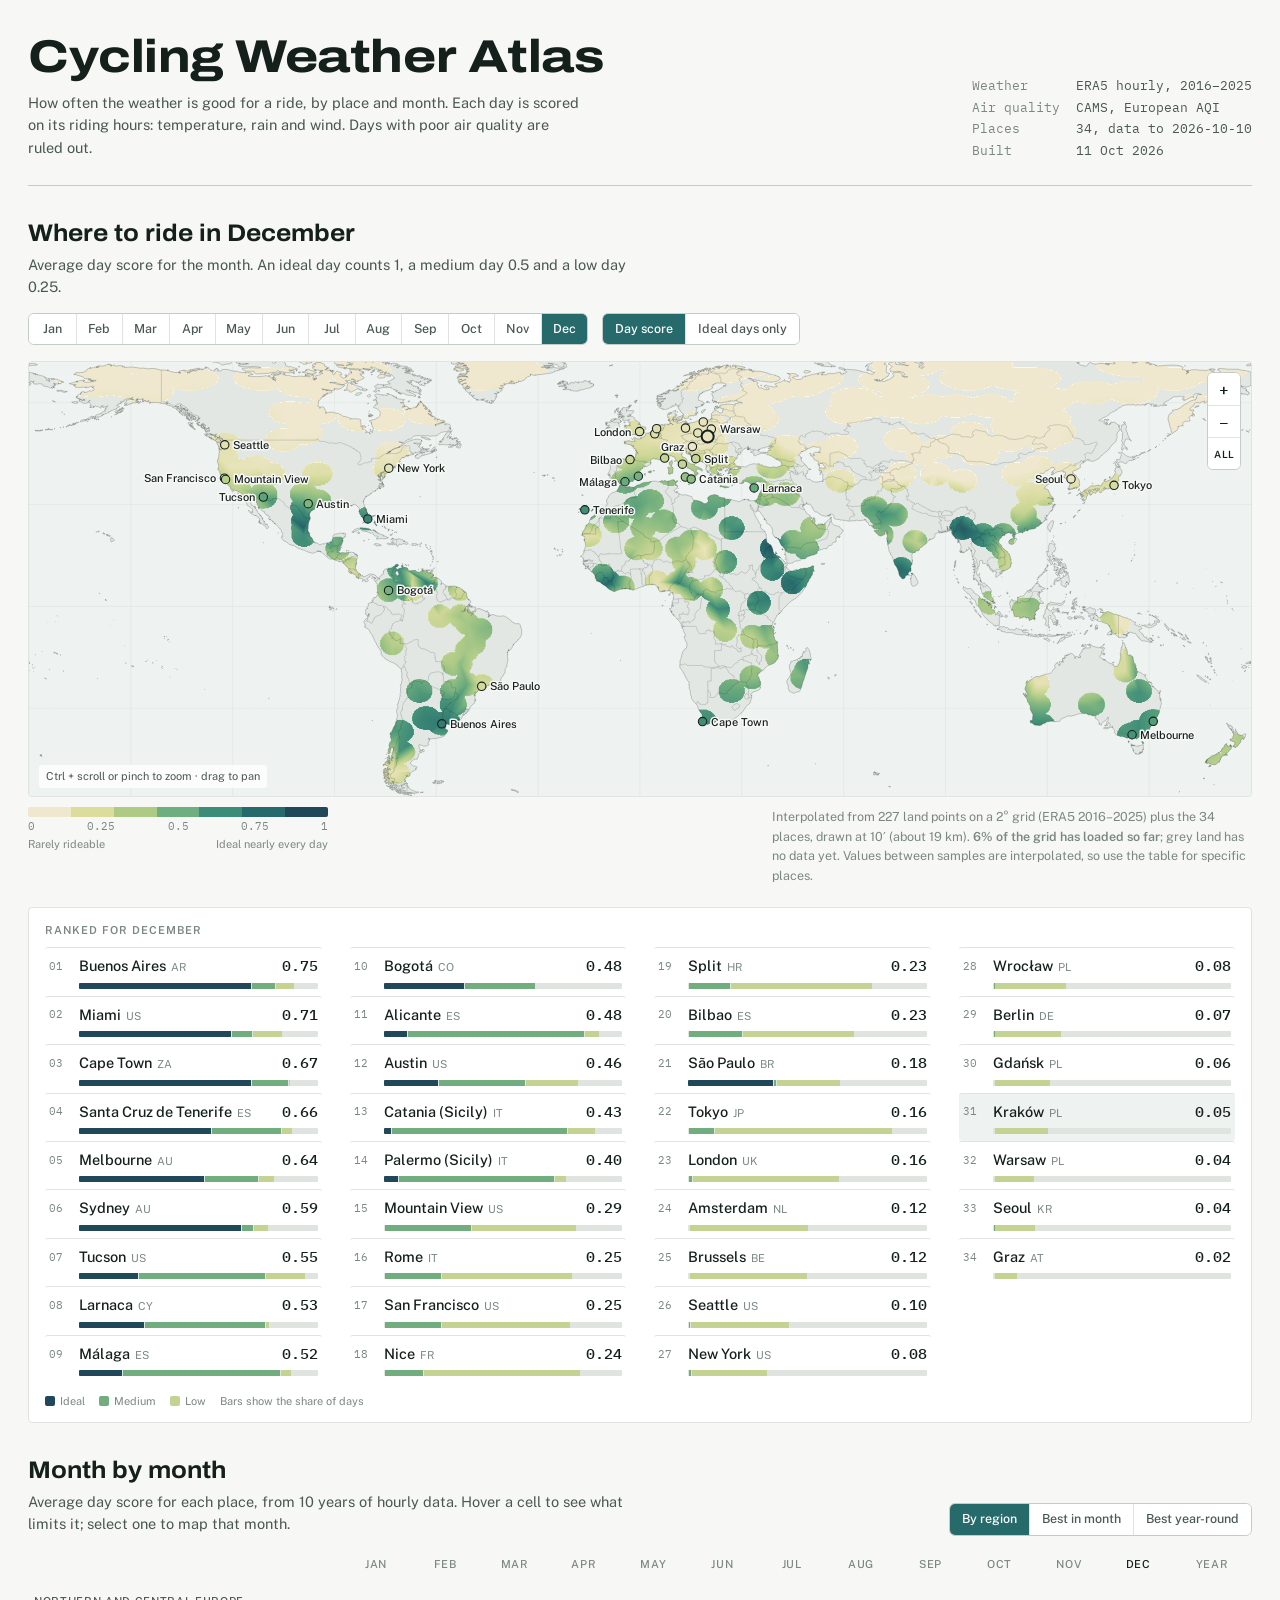
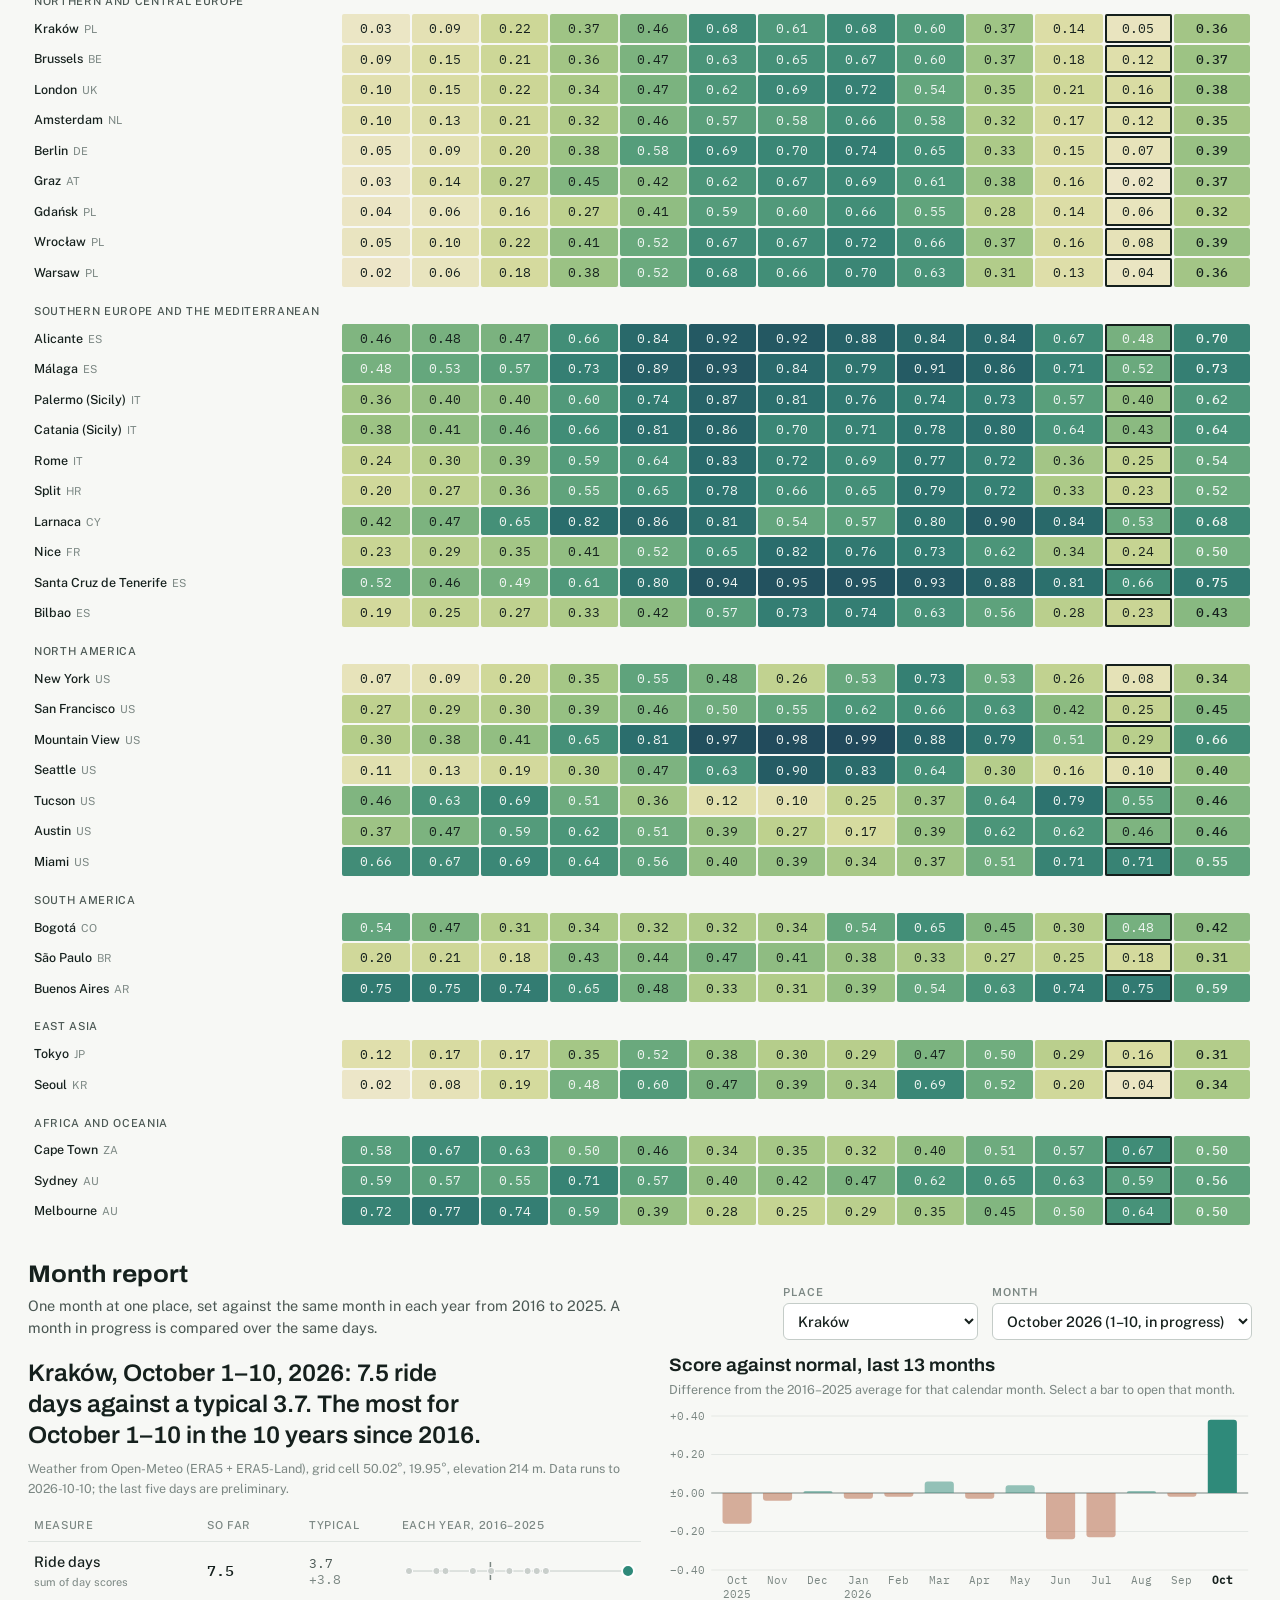
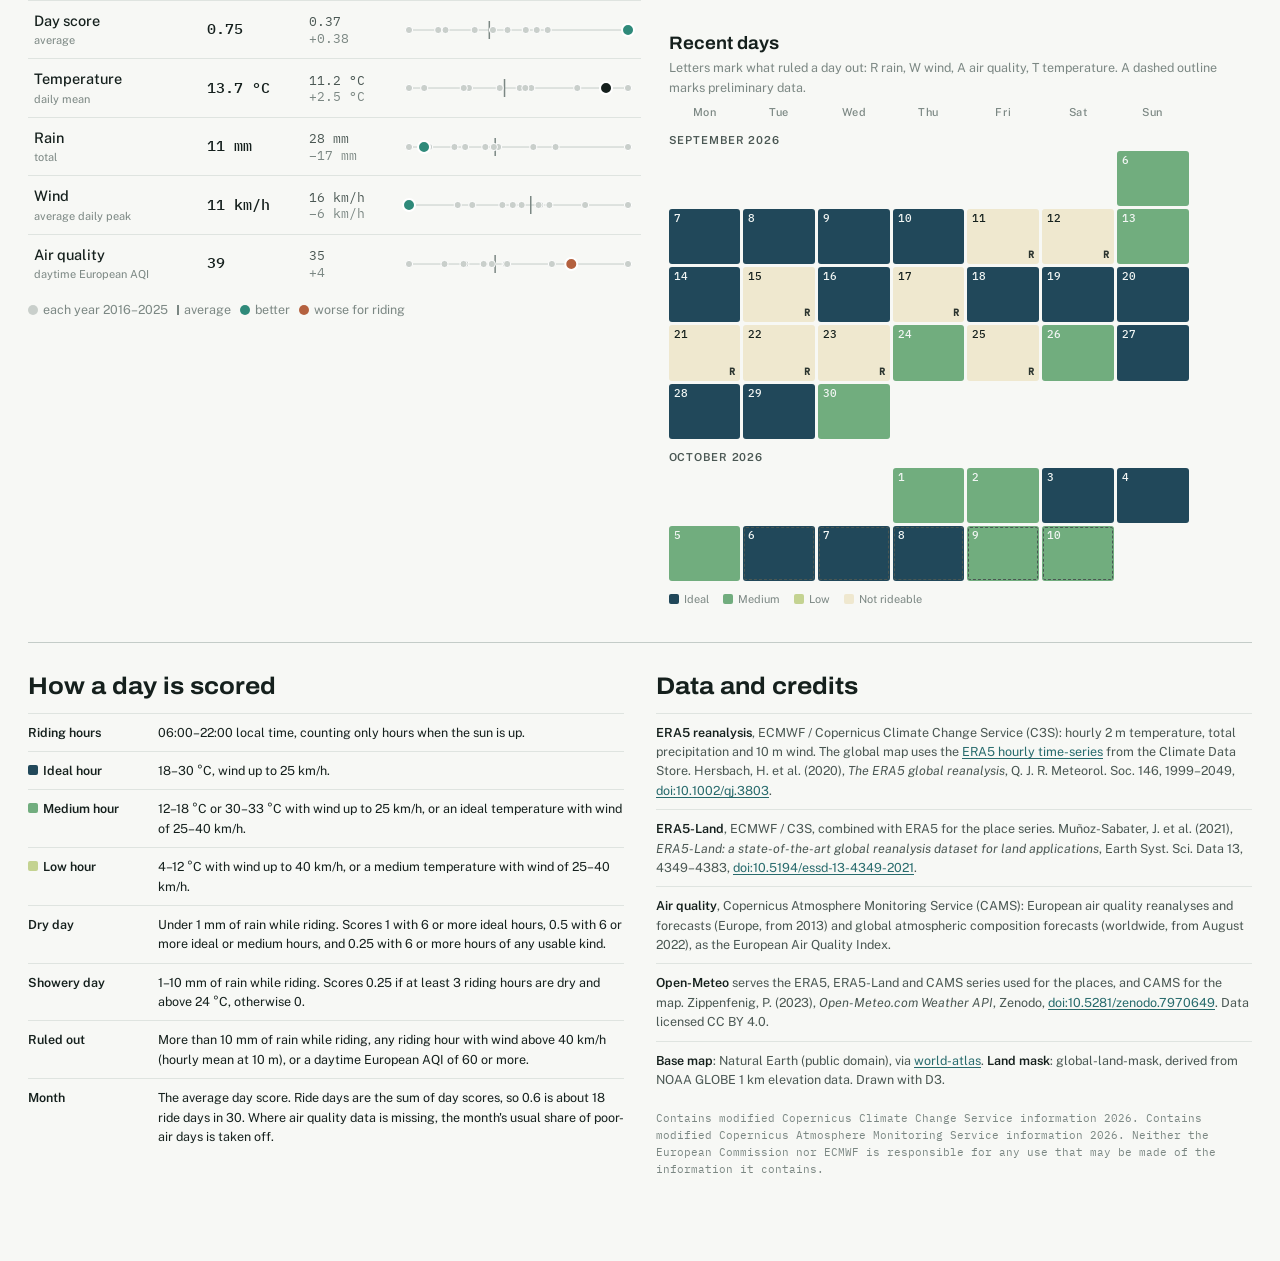
==== weather/index.html @ 500bf2e6 "Cycling Weather Atlas snapshot" ====
<!doctype html>
<html lang="en">
<head>
<meta charset="utf-8">
<meta name="viewport" content="width=device-width, initial-scale=1, viewport-fit=cover">
<title>Cycling Weather Atlas</title>
<style>
@font-face {
  font-family: 'Archivo';
  font-style: normal;
  font-weight: 400 800;
  font-stretch: 62% 125%;
  font-display: swap;
  src: url([data-uri]) format('woff2');
  unicode-range: U+0100-02BA, U+02BD-02C5, U+02C7-02CC, U+02CE-02D7, U+02DD-02FF, U+0304, U+0308, U+0329, U+1D00-1DBF, U+1E00-1E9F, U+1EF2-1EFF, U+2020, U+20A0-20AB, U+20AD-20C4, U+2113, U+2C60-2C7F, U+A720-A7FF;
}
@font-face {
  font-family: 'Archivo';
  font-style: normal;
  font-weight: 400 800;
  font-stretch: 62% 125%;
  font-display: swap;
  src: url([data-uri]) format('woff2');
  unicode-range: U+0000-00FF, U+0131, U+0152-0153, U+02BB-02BC, U+02C6, U+02DA, U+02DC, U+0304, U+0308, U+0329, U+2000-206F, U+20AC, U+2122, U+2191, U+2193, U+2212, U+2215, U+FEFF, U+FFFD;
}
@font-face {
  font-family: 'IBM Plex Mono';
  font-style: normal;
  font-weight: 400;
  font-display: swap;
  src: url([data-uri]) format('woff2');
  unicode-range: U+0100-02BA, U+02BD-02C5, U+02C7-02CC, U+02CE-02D7, U+02DD-02FF, U+0304, U+0308, U+0329, U+1D00-1DBF, U+1E00-1E9F, U+1EF2-1EFF, U+2020, U+20A0-20AB, U+20AD-20C4, U+2113, U+2C60-2C7F, U+A720-A7FF;
}
@font-face {
  font-family: 'IBM Plex Mono';
  font-style: normal;
  font-weight: 400;
  font-display: swap;
  src: url([data-uri]) format('woff2');
  unicode-range: U+0000-00FF, U+0131, U+0152-0153, U+02BB-02BC, U+02C6, U+02DA, U+02DC, U+0304, U+0308, U+0329, U+2000-206F, U+20AC, U+2122, U+2191, U+2193, U+2212, U+2215, U+FEFF, U+FFFD;
}
@font-face {
  font-family: 'IBM Plex Mono';
  font-style: normal;
  font-weight: 500;
  font-display: swap;
  src: url([data-uri]) format('woff2');
  unicode-range: U+0100-02BA, U+02BD-02C5, U+02C7-02CC, U+02CE-02D7, U+02DD-02FF, U+0304, U+0308, U+0329, U+1D00-1DBF, U+1E00-1E9F, U+1EF2-1EFF, U+2020, U+20A0-20AB, U+20AD-20C4, U+2113, U+2C60-2C7F, U+A720-A7FF;
}
@font-face {
  font-family: 'IBM Plex Mono';
  font-style: normal;
  font-weight: 500;
  font-display: swap;
  src: url([data-uri]) format('woff2');
  unicode-range: U+0000-00FF, U+0131, U+0152-0153, U+02BB-02BC, U+02C6, U+02DA, U+02DC, U+0304, U+0308, U+0329, U+2000-206F, U+20AC, U+2122, U+2191, U+2193, U+2212, U+2215, U+FEFF, U+FFFD;
}
@font-face {
  font-family: 'Public Sans';
  font-style: italic;
  font-weight: 400;
  font-display: swap;
  src: url([data-uri]) format('woff2');
  unicode-range: U+0100-02BA, U+02BD-02C5, U+02C7-02CC, U+02CE-02D7, U+02DD-02FF, U+0304, U+0308, U+0329, U+1D00-1DBF, U+1E00-1E9F, U+1EF2-1EFF, U+2020, U+20A0-20AB, U+20AD-20C4, U+2113, U+2C60-2C7F, U+A720-A7FF;
}
@font-face {
  font-family: 'Public Sans';
  font-style: italic;
  font-weight: 400;
  font-display: swap;
  src: url([data-uri]) format('woff2');
  unicode-range: U+0000-00FF, U+0131, U+0152-0153, U+02BB-02BC, U+02C6, U+02DA, U+02DC, U+0304, U+0308, U+0329, U+2000-206F, U+20AC, U+2122, U+2191, U+2193, U+2212, U+2215, U+FEFF, U+FFFD;
}
@font-face {
  font-family: 'Public Sans';
  font-style: normal;
  font-weight: 400;
  font-display: swap;
  src: url([data-uri]) format('woff2');
  unicode-range: U+0100-02BA, U+02BD-02C5, U+02C7-02CC, U+02CE-02D7, U+02DD-02FF, U+0304, U+0308, U+0329, U+1D00-1DBF, U+1E00-1E9F, U+1EF2-1EFF, U+2020, U+20A0-20AB, U+20AD-20C4, U+2113, U+2C60-2C7F, U+A720-A7FF;
}
@font-face {
  font-family: 'Public Sans';
  font-style: normal;
  font-weight: 400;
  font-display: swap;
  src: url([data-uri]) format('woff2');
  unicode-range: U+0000-00FF, U+0131, U+0152-0153, U+02BB-02BC, U+02C6, U+02DA, U+02DC, U+0304, U+0308, U+0329, U+2000-206F, U+20AC, U+2122, U+2191, U+2193, U+2212, U+2215, U+FEFF, U+FFFD;
}
@font-face {
  font-family: 'Public Sans';
  font-style: normal;
  font-weight: 500;
  font-display: swap;
  src: url([data-uri]) format('woff2');
  unicode-range: U+0100-02BA, U+02BD-02C5, U+02C7-02CC, U+02CE-02D7, U+02DD-02FF, U+0304, U+0308, U+0329, U+1D00-1DBF, U+1E00-1E9F, U+1EF2-1EFF, U+2020, U+20A0-20AB, U+20AD-20C4, U+2113, U+2C60-2C7F, U+A720-A7FF;
}
@font-face {
  font-family: 'Public Sans';
  font-style: normal;
  font-weight: 500;
  font-display: swap;
  src: url([data-uri]) format('woff2');
  unicode-range: U+0000-00FF, U+0131, U+0152-0153, U+02BB-02BC, U+02C6, U+02DA, U+02DC, U+0304, U+0308, U+0329, U+2000-206F, U+20AC, U+2122, U+2191, U+2193, U+2212, U+2215, U+FEFF, U+FFFD;
}
@font-face {
  font-family: 'Public Sans';
  font-style: normal;
  font-weight: 600;
  font-display: swap;
  src: url([data-uri]) format('woff2');
  unicode-range: U+0100-02BA, U+02BD-02C5, U+02C7-02CC, U+02CE-02D7, U+02DD-02FF, U+0304, U+0308, U+0329, U+1D00-1DBF, U+1E00-1E9F, U+1EF2-1EFF, U+2020, U+20A0-20AB, U+20AD-20C4, U+2113, U+2C60-2C7F, U+A720-A7FF;
}
@font-face {
  font-family: 'Public Sans';
  font-style: normal;
  font-weight: 600;
  font-display: swap;
  src: url([data-uri]) format('woff2');
  unicode-range: U+0000-00FF, U+0131, U+0152-0153, U+02BB-02BC, U+02C6, U+02DA, U+02DC, U+0304, U+0308, U+0329, U+2000-206F, U+20AC, U+2122, U+2191, U+2193, U+2212, U+2215, U+FEFF, U+FFFD;
}
</style>
<script>// https://d3js.org v7.9.0 Copyright 2010-2023 Mike Bostock
!function(t,n){"object"==typeof exports&&"undefined"!=typeof module?n(exports):"function"==typeof define&&define.amd?define(["exports"],n):n((t="undefined"!=typeof globalThis?globalThis:t||self).d3=t.d3||{})}(this,(function(t){"use strict";function n(t,n){return null==t||null==n?NaN:t<n?-1:t>n?1:t>=n?0:NaN}function e(t,n){return null==t||null==n?NaN:n<t?-1:n>t?1:n>=t?0:NaN}function r(t){let r,o,a;function u(t,n,e=0,i=t.length){if(e<i){if(0!==r(n,n))return i;do{const r=e+i>>>1;o(t[r],n)<0?e=r+1:i=r}while(e<i)}return e}return 2!==t.length?(r=n,o=(e,r)=>n(t(e),r),a=(n,e)=>t(n)-e):(r=t===n||t===e?t:i,o=t,a=t),{left:u,center:function(t,n,e=0,r=t.length){const i=u(t,n,e,r-1);return i>e&&a(t[i-1],n)>-a(t[i],n)?i-1:i},right:function(t,n,e=0,i=t.length){if(e<i){if(0!==r(n,n))return i;do{const r=e+i>>>1;o(t[r],n)<=0?e=r+1:i=r}while(e<i)}return e}}}function i(){return 0}function o(t){return null===t?NaN:+t}const a=r(n),u=a.right,c=a.left,f=r(o).center;var s=u;const l=d(y),h=d((function(t){const n=y(t);return(t,e,r,i,o)=>{n(t,e,(r<<=2)+0,(i<<=2)+0,o<<=2),n(t,e,r+1,i+1,o),n(t,e,r+2,i+2,o),n(t,e,r+3,i+3,o)}}));function d(t){return function(n,e,r=e){if(!((e=+e)>=0))throw new RangeError("invalid rx");if(!((r=+r)>=0))throw new RangeError("invalid ry");let{data:i,width:o,height:a}=n;if(!((o=Math.floor(o))>=0))throw new RangeError("invalid width");if(!((a=Math.floor(void 0!==a?a:i.length/o))>=0))throw new RangeError("invalid height");if(!o||!a||!e&&!r)return n;const u=e&&t(e),c=r&&t(r),f=i.slice();return u&&c?(p(u,f,i,o,a),p(u,i,f,o,a),p(u,f,i,o,a),g(c,i,f,o,a),g(c,f,i,o,a),g(c,i,f,o,a)):u?(p(u,i,f,o,a),p(u,f,i,o,a),p(u,i,f,o,a)):c&&(g(c,i,f,o,a),g(c,f,i,o,a),g(c,i,f,o,a)),n}}function p(t,n,e,r,i){for(let o=0,a=r*i;o<a;)t(n,e,o,o+=r,1)}function g(t,n,e,r,i){for(let o=0,a=r*i;o<r;++o)t(n,e,o,o+a,r)}function y(t){const n=Math.floor(t);if(n===t)return function(t){const n=2*t+1;return(e,r,i,o,a)=>{if(!((o-=a)>=i))return;let u=t*r[i];const c=a*t;for(let t=i,n=i+c;t<n;t+=a)u+=r[Math.min(o,t)];for(let t=i,f=o;t<=f;t+=a)u+=r[Math.min(o,t+c)],e[t]=u/n,u-=r[Math.max(i,t-c)]}}(t);const e=t-n,r=2*t+1;return(t,i,o,a,u)=>{if(!((a-=u)>=o))return;let c=n*i[o];const f=u*n,s=f+u;for(let t=o,n=o+f;t<n;t+=u)c+=i[Math.min(a,t)];for(let n=o,l=a;n<=l;n+=u)c+=i[Math.min(a,n+f)],t[n]=(c+e*(i[Math.max(o,n-s)]+i[Math.min(a,n+s)]))/r,c-=i[Math.max(o,n-f)]}}function v(t,n){let e=0;if(void 0===n)for(let n of t)null!=n&&(n=+n)>=n&&++e;else{let r=-1;for(let i of t)null!=(i=n(i,++r,t))&&(i=+i)>=i&&++e}return e}function _(t){return 0|t.length}function b(t){return!(t>0)}function m(t){return"object"!=typeof t||"length"in t?t:Array.from(t)}function x(t,n){let e,r=0,i=0,o=0;if(void 0===n)for(let n of t)null!=n&&(n=+n)>=n&&(e=n-i,i+=e/++r,o+=e*(n-i));else{let a=-1;for(let u of t)null!=(u=n(u,++a,t))&&(u=+u)>=u&&(e=u-i,i+=e/++r,o+=e*(u-i))}if(r>1)return o/(r-1)}function w(t,n){const e=x(t,n);return e?Math.sqrt(e):e}function M(t,n){let e,r;if(void 0===n)for(const n of t)null!=n&&(void 0===e?n>=n&&(e=r=n):(e>n&&(e=n),r<n&&(r=n)));else{let i=-1;for(let o of t)null!=(o=n(o,++i,t))&&(void 0===e?o>=o&&(e=r=o):(e>o&&(e=o),r<o&&(r=o)))}return[e,r]}class T{constructor(){this._partials=new Float64Array(32),this._n=0}add(t){const n=this._partials;let e=0;for(let r=0;r<this._n&&r<32;r++){const i=n[r],o=t+i,a=Math.abs(t)<Math.abs(i)?t-(o-i):i-(o-t);a&&(n[e++]=a),t=o}return n[e]=t,this._n=e+1,this}valueOf(){const t=this._partials;let n,e,r,i=this._n,o=0;if(i>0){for(o=t[--i];i>0&&(n=o,e=t[--i],o=n+e,r=e-(o-n),!r););i>0&&(r<0&&t[i-1]<0||r>0&&t[i-1]>0)&&(e=2*r,n=o+e,e==n-o&&(o=n))}return o}}class InternMap extends Map{constructor(t,n=N){if(super(),Object.defineProperties(this,{_intern:{value:new Map},_key:{value:n}}),null!=t)for(const[n,e]of t)this.set(n,e)}get(t){return super.get(A(this,t))}has(t){return super.has(A(this,t))}set(t,n){return super.set(S(this,t),n)}delete(t){return super.delete(E(this,t))}}class InternSet extends Set{constructor(t,n=N){if(super(),Object.defineProperties(this,{_intern:{value:new Map},_key:{value:n}}),null!=t)for(const n of t)this.add(n)}has(t){return super.has(A(this,t))}add(t){return super.add(S(this,t))}delete(t){return super.delete(E(this,t))}}function A({_intern:t,_key:n},e){const r=n(e);return t.has(r)?t.get(r):e}function S({_intern:t,_key:n},e){const r=n(e);return t.has(r)?t.get(r):(t.set(r,e),e)}function E({_intern:t,_key:n},e){const r=n(e);return t.has(r)&&(e=t.get(r),t.delete(r)),e}function N(t){return null!==t&&"object"==typeof t?t.valueOf():t}function k(t){return t}function C(t,...n){return F(t,k,k,n)}function P(t,...n){return F(t,Array.from,k,n)}function z(t,n){for(let e=1,r=n.length;e<r;++e)t=t.flatMap((t=>t.pop().map((([n,e])=>[...t,n,e]))));return t}function $(t,n,...e){return F(t,k,n,e)}function D(t,n,...e){return F(t,Array.from,n,e)}function R(t){if(1!==t.length)throw new Error("duplicate key");return t[0]}function F(t,n,e,r){return function t(i,o){if(o>=r.length)return e(i);const a=new InternMap,u=r[o++];let c=-1;for(const t of i){const n=u(t,++c,i),e=a.get(n);e?e.push(t):a.set(n,[t])}for(const[n,e]of a)a.set(n,t(e,o));return n(a)}(t,0)}function q(t,n){return Array.from(n,(n=>t[n]))}function U(t,...n){if("function"!=typeof t[Symbol.iterator])throw new TypeError("values is not iterable");t=Array.from(t);let[e]=n;if(e&&2!==e.length||n.length>1){const r=Uint32Array.from(t,((t,n)=>n));return n.length>1?(n=n.map((n=>t.map(n))),r.sort(((t,e)=>{for(const r of n){const n=O(r[t],r[e]);if(n)return n}}))):(e=t.map(e),r.sort(((t,n)=>O(e[t],e[n])))),q(t,r)}return t.sort(I(e))}function I(t=n){if(t===n)return O;if("function"!=typeof t)throw new TypeError("compare is not a function");return(n,e)=>{const r=t(n,e);return r||0===r?r:(0===t(e,e))-(0===t(n,n))}}function O(t,n){return(null==t||!(t>=t))-(null==n||!(n>=n))||(t<n?-1:t>n?1:0)}var B=Array.prototype.slice;function Y(t){return()=>t}const L=Math.sqrt(50),j=Math.sqrt(10),H=Math.sqrt(2);function X(t,n,e){const r=(n-t)/Math.max(0,e),i=Math.floor(Math.log10(r)),o=r/Math.pow(10,i),a=o>=L?10:o>=j?5:o>=H?2:1;let u,c,f;return i<0?(f=Math.pow(10,-i)/a,u=Math.round(t*f),c=Math.round(n*f),u/f<t&&++u,c/f>n&&--c,f=-f):(f=Math.pow(10,i)*a,u=Math.round(t/f),c=Math.round(n/f),u*f<t&&++u,c*f>n&&--c),c<u&&.5<=e&&e<2?X(t,n,2*e):[u,c,f]}function G(t,n,e){if(!((e=+e)>0))return[];if((t=+t)===(n=+n))return[t];const r=n<t,[i,o,a]=r?X(n,t,e):X(t,n,e);if(!(o>=i))return[];const u=o-i+1,c=new Array(u);if(r)if(a<0)for(let t=0;t<u;++t)c[t]=(o-t)/-a;else for(let t=0;t<u;++t)c[t]=(o-t)*a;else if(a<0)for(let t=0;t<u;++t)c[t]=(i+t)/-a;else for(let t=0;t<u;++t)c[t]=(i+t)*a;return c}function V(t,n,e){return X(t=+t,n=+n,e=+e)[2]}function W(t,n,e){e=+e;const r=(n=+n)<(t=+t),i=r?V(n,t,e):V(t,n,e);return(r?-1:1)*(i<0?1/-i:i)}function Z(t,n,e){let r;for(;;){const i=V(t,n,e);if(i===r||0===i||!isFinite(i))return[t,n];i>0?(t=Math.floor(t/i)*i,n=Math.ceil(n/i)*i):i<0&&(t=Math.ceil(t*i)/i,n=Math.floor(n*i)/i),r=i}}function K(t){return Math.max(1,Math.ceil(Math.log(v(t))/Math.LN2)+1)}function Q(){var t=k,n=M,e=K;function r(r){Array.isArray(r)||(r=Array.from(r));var i,o,a,u=r.length,c=new Array(u);for(i=0;i<u;++i)c[i]=t(r[i],i,r);var f=n(c),l=f[0],h=f[1],d=e(c,l,h);if(!Array.isArray(d)){const t=h,e=+d;if(n===M&&([l,h]=Z(l,h,e)),(d=G(l,h,e))[0]<=l&&(a=V(l,h,e)),d[d.length-1]>=h)if(t>=h&&n===M){const t=V(l,h,e);isFinite(t)&&(t>0?h=(Math.floor(h/t)+1)*t:t<0&&(h=(Math.ceil(h*-t)+1)/-t))}else d.pop()}for(var p=d.length,g=0,y=p;d[g]<=l;)++g;for(;d[y-1]>h;)--y;(g||y<p)&&(d=d.slice(g,y),p=y-g);var v,_=new Array(p+1);for(i=0;i<=p;++i)(v=_[i]=[]).x0=i>0?d[i-1]:l,v.x1=i<p?d[i]:h;if(isFinite(a)){if(a>0)for(i=0;i<u;++i)null!=(o=c[i])&&l<=o&&o<=h&&_[Math.min(p,Math.floor((o-l)/a))].push(r[i]);else if(a<0)for(i=0;i<u;++i)if(null!=(o=c[i])&&l<=o&&o<=h){const t=Math.floor((l-o)*a);_[Math.min(p,t+(d[t]<=o))].push(r[i])}}else for(i=0;i<u;++i)null!=(o=c[i])&&l<=o&&o<=h&&_[s(d,o,0,p)].push(r[i]);return _}return r.value=function(n){return arguments.length?(t="function"==typeof n?n:Y(n),r):t},r.domain=function(t){return arguments.length?(n="function"==typeof t?t:Y([t[0],t[1]]),r):n},r.thresholds=function(t){return arguments.length?(e="function"==typeof t?t:Y(Array.isArray(t)?B.call(t):t),r):e},r}function J(t,n){let e;if(void 0===n)for(const n of t)null!=n&&(e<n||void 0===e&&n>=n)&&(e=n);else{let r=-1;for(let i of t)null!=(i=n(i,++r,t))&&(e<i||void 0===e&&i>=i)&&(e=i)}return e}function tt(t,n){let e,r=-1,i=-1;if(void 0===n)for(const n of t)++i,null!=n&&(e<n||void 0===e&&n>=n)&&(e=n,r=i);else for(let o of t)null!=(o=n(o,++i,t))&&(e<o||void 0===e&&o>=o)&&(e=o,r=i);return r}function nt(t,n){let e;if(void 0===n)for(const n of t)null!=n&&(e>n||void 0===e&&n>=n)&&(e=n);else{let r=-1;for(let i of t)null!=(i=n(i,++r,t))&&(e>i||void 0===e&&i>=i)&&(e=i)}return e}function et(t,n){let e,r=-1,i=-1;if(void 0===n)for(const n of t)++i,null!=n&&(e>n||void 0===e&&n>=n)&&(e=n,r=i);else for(let o of t)null!=(o=n(o,++i,t))&&(e>o||void 0===e&&o>=o)&&(e=o,r=i);return r}function rt(t,n,e=0,r=1/0,i){if(n=Math.floor(n),e=Math.floor(Math.max(0,e)),r=Math.floor(Math.min(t.length-1,r)),!(e<=n&&n<=r))return t;for(i=void 0===i?O:I(i);r>e;){if(r-e>600){const o=r-e+1,a=n-e+1,u=Math.log(o),c=.5*Math.exp(2*u/3),f=.5*Math.sqrt(u*c*(o-c)/o)*(a-o/2<0?-1:1);rt(t,n,Math.max(e,Math.floor(n-a*c/o+f)),Math.min(r,Math.floor(n+(o-a)*c/o+f)),i)}const o=t[n];let a=e,u=r;for(it(t,e,n),i(t[r],o)>0&&it(t,e,r);a<u;){for(it(t,a,u),++a,--u;i(t[a],o)<0;)++a;for(;i(t[u],o)>0;)--u}0===i(t[e],o)?it(t,e,u):(++u,it(t,u,r)),u<=n&&(e=u+1),n<=u&&(r=u-1)}return t}function it(t,n,e){const r=t[n];t[n]=t[e],t[e]=r}function ot(t,e=n){let r,i=!1;if(1===e.length){let o;for(const a of t){const t=e(a);(i?n(t,o)>0:0===n(t,t))&&(r=a,o=t,i=!0)}}else for(const n of t)(i?e(n,r)>0:0===e(n,n))&&(r=n,i=!0);return r}function at(t,n,e){if(t=Float64Array.from(function*(t,n){if(void 0===n)for(let n of t)null!=n&&(n=+n)>=n&&(yield n);else{let e=-1;for(let r of t)null!=(r=n(r,++e,t))&&(r=+r)>=r&&(yield r)}}(t,e)),(r=t.length)&&!isNaN(n=+n)){if(n<=0||r<2)return nt(t);if(n>=1)return J(t);var r,i=(r-1)*n,o=Math.floor(i),a=J(rt(t,o).subarray(0,o+1));return a+(nt(t.subarray(o+1))-a)*(i-o)}}function ut(t,n,e=o){if((r=t.length)&&!isNaN(n=+n)){if(n<=0||r<2)return+e(t[0],0,t);if(n>=1)return+e(t[r-1],r-1,t);var r,i=(r-1)*n,a=Math.floor(i),u=+e(t[a],a,t);return u+(+e(t[a+1],a+1,t)-u)*(i-a)}}function ct(t,n,e=o){if(!isNaN(n=+n)){if(r=Float64Array.from(t,((n,r)=>o(e(t[r],r,t)))),n<=0)return et(r);if(n>=1)return tt(r);var r,i=Uint32Array.from(t,((t,n)=>n)),a=r.length-1,u=Math.floor(a*n);return rt(i,u,0,a,((t,n)=>O(r[t],r[n]))),(u=ot(i.subarray(0,u+1),(t=>r[t])))>=0?u:-1}}function ft(t){return Array.from(function*(t){for(const n of t)yield*n}(t))}function st(t,n){return[t,n]}function lt(t,n,e){t=+t,n=+n,e=(i=arguments.length)<2?(n=t,t=0,1):i<3?1:+e;for(var r=-1,i=0|Math.max(0,Math.ceil((n-t)/e)),o=new Array(i);++r<i;)o[r]=t+r*e;return o}function ht(t,e=n){if(1===e.length)return et(t,e);let r,i=-1,o=-1;for(const n of t)++o,(i<0?0===e(n,n):e(n,r)<0)&&(r=n,i=o);return i}var dt=pt(Math.random);function pt(t){return function(n,e=0,r=n.length){let i=r-(e=+e);for(;i;){const r=t()*i--|0,o=n[i+e];n[i+e]=n[r+e],n[r+e]=o}return n}}function gt(t){if(!(i=t.length))return[];for(var n=-1,e=nt(t,yt),r=new Array(e);++n<e;)for(var i,o=-1,a=r[n]=new Array(i);++o<i;)a[o]=t[o][n];return r}function yt(t){return t.length}function vt(t){return t instanceof InternSet?t:new InternSet(t)}function _t(t,n){const e=t[Symbol.iterator](),r=new Set;for(const t of n){const n=bt(t);if(r.has(n))continue;let i,o;for(;({value:i,done:o}=e.next());){if(o)return!1;const t=bt(i);if(r.add(t),Object.is(n,t))break}}return!0}function bt(t){return null!==t&&"object"==typeof t?t.valueOf():t}function mt(t){return t}var xt=1,wt=2,Mt=3,Tt=4,At=1e-6;function St(t){return"translate("+t+",0)"}function Et(t){return"translate(0,"+t+")"}function Nt(t){return n=>+t(n)}function kt(t,n){return n=Math.max(0,t.bandwidth()-2*n)/2,t.round()&&(n=Math.round(n)),e=>+t(e)+n}function Ct(){return!this.__axis}function Pt(t,n){var e=[],r=null,i=null,o=6,a=6,u=3,c="undefined"!=typeof window&&window.devicePixelRatio>1?0:.5,f=t===xt||t===Tt?-1:1,s=t===Tt||t===wt?"x":"y",l=t===xt||t===Mt?St:Et;function h(h){var d=null==r?n.ticks?n.ticks.apply(n,e):n.domain():r,p=null==i?n.tickFormat?n.tickFormat.apply(n,e):mt:i,g=Math.max(o,0)+u,y=n.range(),v=+y[0]+c,_=+y[y.length-1]+c,b=(n.bandwidth?kt:Nt)(n.copy(),c),m=h.selection?h.selection():h,x=m.selectAll(".domain").data([null]),w=m.selectAll(".tick").data(d,n).order(),M=w.exit(),T=w.enter().append("g").attr("class","tick"),A=w.select("line"),S=w.select("text");x=x.merge(x.enter().insert("path",".tick").attr("class","domain").attr("stroke","currentColor")),w=w.merge(T),A=A.merge(T.append("line").attr("stroke","currentColor").attr(s+"2",f*o)),S=S.merge(T.append("text").attr("fill","currentColor").attr(s,f*g).attr("dy",t===xt?"0em":t===Mt?"0.71em":"0.32em")),h!==m&&(x=x.transition(h),w=w.transition(h),A=A.transition(h),S=S.transition(h),M=M.transition(h).attr("opacity",At).attr("transform",(function(t){return isFinite(t=b(t))?l(t+c):this.getAttribute("transform")})),T.attr("opacity",At).attr("transform",(function(t){var n=this.parentNode.__axis;return l((n&&isFinite(n=n(t))?n:b(t))+c)}))),M.remove(),x.attr("d",t===Tt||t===wt?a?"M"+f*a+","+v+"H"+c+"V"+_+"H"+f*a:"M"+c+","+v+"V"+_:a?"M"+v+","+f*a+"V"+c+"H"+_+"V"+f*a:"M"+v+","+c+"H"+_),w.attr("opacity",1).attr("transform",(function(t){return l(b(t)+c)})),A.attr(s+"2",f*o),S.attr(s,f*g).text(p),m.filter(Ct).attr("fill","none").attr("font-size",10).attr("font-family","sans-serif").attr("text-anchor",t===wt?"start":t===Tt?"end":"middle"),m.each((function(){this.__axis=b}))}return h.scale=function(t){return arguments.length?(n=t,h):n},h.ticks=function(){return e=Array.from(arguments),h},h.tickArguments=function(t){return arguments.length?(e=null==t?[]:Array.from(t),h):e.slice()},h.tickValues=function(t){return arguments.length?(r=null==t?null:Array.from(t),h):r&&r.slice()},h.tickFormat=function(t){return arguments.length?(i=t,h):i},h.tickSize=function(t){return arguments.length?(o=a=+t,h):o},h.tickSizeInner=function(t){return arguments.length?(o=+t,h):o},h.tickSizeOuter=function(t){return arguments.length?(a=+t,h):a},h.tickPadding=function(t){return arguments.length?(u=+t,h):u},h.offset=function(t){return arguments.length?(c=+t,h):c},h}var zt={value:()=>{}};function $t(){for(var t,n=0,e=arguments.length,r={};n<e;++n){if(!(t=arguments[n]+"")||t in r||/[\s.]/.test(t))throw new Error("illegal type: "+t);r[t]=[]}return new Dt(r)}function Dt(t){this._=t}function Rt(t,n){for(var e,r=0,i=t.length;r<i;++r)if((e=t[r]).name===n)return e.value}function Ft(t,n,e){for(var r=0,i=t.length;r<i;++r)if(t[r].name===n){t[r]=zt,t=t.slice(0,r).concat(t.slice(r+1));break}return null!=e&&t.push({name:n,value:e}),t}Dt.prototype=$t.prototype={constructor:Dt,on:function(t,n){var e,r,i=this._,o=(r=i,(t+"").trim().split(/^|\s+/).map((function(t){var n="",e=t.indexOf(".");if(e>=0&&(n=t.slice(e+1),t=t.slice(0,e)),t&&!r.hasOwnProperty(t))throw new Error("unknown type: "+t);return{type:t,name:n}}))),a=-1,u=o.length;if(!(arguments.length<2)){if(null!=n&&"function"!=typeof n)throw new Error("invalid callback: "+n);for(;++a<u;)if(e=(t=o[a]).type)i[e]=Ft(i[e],t.name,n);else if(null==n)for(e in i)i[e]=Ft(i[e],t.name,null);return this}for(;++a<u;)if((e=(t=o[a]).type)&&(e=Rt(i[e],t.name)))return e},copy:function(){var t={},n=this._;for(var e in n)t[e]=n[e].slice();return new Dt(t)},call:function(t,n){if((e=arguments.length-2)>0)for(var e,r,i=new Array(e),o=0;o<e;++o)i[o]=arguments[o+2];if(!this._.hasOwnProperty(t))throw new Error("unknown type: "+t);for(o=0,e=(r=this._[t]).length;o<e;++o)r[o].value.apply(n,i)},apply:function(t,n,e){if(!this._.hasOwnProperty(t))throw new Error("unknown type: "+t);for(var r=this._[t],i=0,o=r.length;i<o;++i)r[i].value.apply(n,e)}};var qt="http://www.w3.org/1999/xhtml",Ut={svg:"http://www.w3.org/2000/svg",xhtml:qt,xlink:"http://www.w3.org/1999/xlink",xml:"http://www.w3.org/XML/1998/namespace",xmlns:"http://www.w3.org/2000/xmlns/"};function It(t){var n=t+="",e=n.indexOf(":");return e>=0&&"xmlns"!==(n=t.slice(0,e))&&(t=t.slice(e+1)),Ut.hasOwnProperty(n)?{space:Ut[n],local:t}:t}function Ot(t){return function(){var n=this.ownerDocument,e=this.namespaceURI;return e===qt&&n.documentElement.namespaceURI===qt?n.createElement(t):n.createElementNS(e,t)}}function Bt(t){return function(){return this.ownerDocument.createElementNS(t.space,t.local)}}function Yt(t){var n=It(t);return(n.local?Bt:Ot)(n)}function Lt(){}function jt(t){return null==t?Lt:function(){return this.querySelector(t)}}function Ht(t){return null==t?[]:Array.isArray(t)?t:Array.from(t)}function Xt(){return[]}function Gt(t){return null==t?Xt:function(){return this.querySelectorAll(t)}}function Vt(t){return function(){return this.matches(t)}}function Wt(t){return function(n){return n.matches(t)}}var Zt=Array.prototype.find;function Kt(){return this.firstElementChild}var Qt=Array.prototype.filter;function Jt(){return Array.from(this.children)}function tn(t){return new Array(t.length)}function nn(t,n){this.ownerDocument=t.ownerDocument,this.namespaceURI=t.namespaceURI,this._next=null,this._parent=t,this.__data__=n}function en(t,n,e,r,i,o){for(var a,u=0,c=n.length,f=o.length;u<f;++u)(a=n[u])?(a.__data__=o[u],r[u]=a):e[u]=new nn(t,o[u]);for(;u<c;++u)(a=n[u])&&(i[u]=a)}function rn(t,n,e,r,i,o,a){var u,c,f,s=new Map,l=n.length,h=o.length,d=new Array(l);for(u=0;u<l;++u)(c=n[u])&&(d[u]=f=a.call(c,c.__data__,u,n)+"",s.has(f)?i[u]=c:s.set(f,c));for(u=0;u<h;++u)f=a.call(t,o[u],u,o)+"",(c=s.get(f))?(r[u]=c,c.__data__=o[u],s.delete(f)):e[u]=new nn(t,o[u]);for(u=0;u<l;++u)(c=n[u])&&s.get(d[u])===c&&(i[u]=c)}function on(t){return t.__data__}function an(t){return"object"==typeof t&&"length"in t?t:Array.from(t)}function un(t,n){return t<n?-1:t>n?1:t>=n?0:NaN}function cn(t){return function(){this.removeAttribute(t)}}function fn(t){return function(){this.removeAttributeNS(t.space,t.local)}}function sn(t,n){return function(){this.setAttribute(t,n)}}function ln(t,n){return function(){this.setAttributeNS(t.space,t.local,n)}}function hn(t,n){return function(){var e=n.apply(this,arguments);null==e?this.removeAttribute(t):this.setAttribute(t,e)}}function dn(t,n){return function(){var e=n.apply(this,arguments);null==e?this.removeAttributeNS(t.space,t.local):this.setAttributeNS(t.space,t.local,e)}}function pn(t){return t.ownerDocument&&t.ownerDocument.defaultView||t.document&&t||t.defaultView}function gn(t){return function(){this.style.removeProperty(t)}}function yn(t,n,e){return function(){this.style.setProperty(t,n,e)}}function vn(t,n,e){return function(){var r=n.apply(this,arguments);null==r?this.style.removeProperty(t):this.style.setProperty(t,r,e)}}function _n(t,n){return t.style.getPropertyValue(n)||pn(t).getComputedStyle(t,null).getPropertyValue(n)}function bn(t){return function(){delete this[t]}}function mn(t,n){return function(){this[t]=n}}function xn(t,n){return function(){var e=n.apply(this,arguments);null==e?delete this[t]:this[t]=e}}function wn(t){return t.trim().split(/^|\s+/)}function Mn(t){return t.classList||new Tn(t)}function Tn(t){this._node=t,this._names=wn(t.getAttribute("class")||"")}function An(t,n){for(var e=Mn(t),r=-1,i=n.length;++r<i;)e.add(n[r])}function Sn(t,n){for(var e=Mn(t),r=-1,i=n.length;++r<i;)e.remove(n[r])}function En(t){return function(){An(this,t)}}function Nn(t){return function(){Sn(this,t)}}function kn(t,n){return function(){(n.apply(this,arguments)?An:Sn)(this,t)}}function Cn(){this.textContent=""}function Pn(t){return function(){this.textContent=t}}function zn(t){return function(){var n=t.apply(this,arguments);this.textContent=null==n?"":n}}function $n(){this.innerHTML=""}function Dn(t){return function(){this.innerHTML=t}}function Rn(t){return function(){var n=t.apply(this,arguments);this.innerHTML=null==n?"":n}}function Fn(){this.nextSibling&&this.parentNode.appendChild(this)}function qn(){this.previousSibling&&this.parentNode.insertBefore(this,this.parentNode.firstChild)}function Un(){return null}function In(){var t=this.parentNode;t&&t.removeChild(this)}function On(){var t=this.cloneNode(!1),n=this.parentNode;return n?n.insertBefore(t,this.nextSibling):t}function Bn(){var t=this.cloneNode(!0),n=this.parentNode;return n?n.insertBefore(t,this.nextSibling):t}function Yn(t){return function(){var n=this.__on;if(n){for(var e,r=0,i=-1,o=n.length;r<o;++r)e=n[r],t.type&&e.type!==t.type||e.name!==t.name?n[++i]=e:this.removeEventListener(e.type,e.listener,e.options);++i?n.length=i:delete this.__on}}}function Ln(t,n,e){return function(){var r,i=this.__on,o=function(t){return function(n){t.call(this,n,this.__data__)}}(n);if(i)for(var a=0,u=i.length;a<u;++a)if((r=i[a]).type===t.type&&r.name===t.name)return this.removeEventListener(r.type,r.listener,r.options),this.addEventListener(r.type,r.listener=o,r.options=e),void(r.value=n);this.addEventListener(t.type,o,e),r={type:t.type,name:t.name,value:n,listener:o,options:e},i?i.push(r):this.__on=[r]}}function jn(t,n,e){var r=pn(t),i=r.CustomEvent;"function"==typeof i?i=new i(n,e):(i=r.document.createEvent("Event"),e?(i.initEvent(n,e.bubbles,e.cancelable),i.detail=e.detail):i.initEvent(n,!1,!1)),t.dispatchEvent(i)}function Hn(t,n){return function(){return jn(this,t,n)}}function Xn(t,n){return function(){return jn(this,t,n.apply(this,arguments))}}nn.prototype={constructor:nn,appendChild:function(t){return this._parent.insertBefore(t,this._next)},insertBefore:function(t,n){return this._parent.insertBefore(t,n)},querySelector:function(t){return this._parent.querySelector(t)},querySelectorAll:function(t){return this._parent.querySelectorAll(t)}},Tn.prototype={add:function(t){this._names.indexOf(t)<0&&(this._names.push(t),this._node.setAttribute("class",this._names.join(" ")))},remove:function(t){var n=this._names.indexOf(t);n>=0&&(this._names.splice(n,1),this._node.setAttribute("class",this._names.join(" ")))},contains:function(t){return this._names.indexOf(t)>=0}};var Gn=[null];function Vn(t,n){this._groups=t,this._parents=n}function Wn(){return new Vn([[document.documentElement]],Gn)}function Zn(t){return"string"==typeof t?new Vn([[document.querySelector(t)]],[document.documentElement]):new Vn([[t]],Gn)}Vn.prototype=Wn.prototype={constructor:Vn,select:function(t){"function"!=typeof t&&(t=jt(t));for(var n=this._groups,e=n.length,r=new Array(e),i=0;i<e;++i)for(var o,a,u=n[i],c=u.length,f=r[i]=new Array(c),s=0;s<c;++s)(o=u[s])&&(a=t.call(o,o.__data__,s,u))&&("__data__"in o&&(a.__data__=o.__data__),f[s]=a);return new Vn(r,this._parents)},selectAll:function(t){t="function"==typeof t?function(t){return function(){return Ht(t.apply(this,arguments))}}(t):Gt(t);for(var n=this._groups,e=n.length,r=[],i=[],o=0;o<e;++o)for(var a,u=n[o],c=u.length,f=0;f<c;++f)(a=u[f])&&(r.push(t.call(a,a.__data__,f,u)),i.push(a));return new Vn(r,i)},selectChild:function(t){return this.select(null==t?Kt:function(t){return function(){return Zt.call(this.children,t)}}("function"==typeof t?t:Wt(t)))},selectChildren:function(t){return this.selectAll(null==t?Jt:function(t){return function(){return Qt.call(this.children,t)}}("function"==typeof t?t:Wt(t)))},filter:function(t){"function"!=typeof t&&(t=Vt(t));for(var n=this._groups,e=n.length,r=new Array(e),i=0;i<e;++i)for(var o,a=n[i],u=a.length,c=r[i]=[],f=0;f<u;++f)(o=a[f])&&t.call(o,o.__data__,f,a)&&c.push(o);return new Vn(r,this._parents)},data:function(t,n){if(!arguments.length)return Array.from(this,on);var e=n?rn:en,r=this._parents,i=this._groups;"function"!=typeof t&&(t=function(t){return function(){return t}}(t));for(var o=i.length,a=new Array(o),u=new Array(o),c=new Array(o),f=0;f<o;++f){var s=r[f],l=i[f],h=l.length,d=an(t.call(s,s&&s.__data__,f,r)),p=d.length,g=u[f]=new Array(p),y=a[f]=new Array(p);e(s,l,g,y,c[f]=new Array(h),d,n);for(var v,_,b=0,m=0;b<p;++b)if(v=g[b]){for(b>=m&&(m=b+1);!(_=y[m])&&++m<p;);v._next=_||null}}return(a=new Vn(a,r))._enter=u,a._exit=c,a},enter:function(){return new Vn(this._enter||this._groups.map(tn),this._parents)},exit:function(){return new Vn(this._exit||this._groups.map(tn),this._parents)},join:function(t,n,e){var r=this.enter(),i=this,o=this.exit();return"function"==typeof t?(r=t(r))&&(r=r.selection()):r=r.append(t+""),null!=n&&(i=n(i))&&(i=i.selection()),null==e?o.remove():e(o),r&&i?r.merge(i).order():i},merge:function(t){for(var n=t.selection?t.selection():t,e=this._groups,r=n._groups,i=e.length,o=r.length,a=Math.min(i,o),u=new Array(i),c=0;c<a;++c)for(var f,s=e[c],l=r[c],h=s.length,d=u[c]=new Array(h),p=0;p<h;++p)(f=s[p]||l[p])&&(d[p]=f);for(;c<i;++c)u[c]=e[c];return new Vn(u,this._parents)},selection:function(){return this},order:function(){for(var t=this._groups,n=-1,e=t.length;++n<e;)for(var r,i=t[n],o=i.length-1,a=i[o];--o>=0;)(r=i[o])&&(a&&4^r.compareDocumentPosition(a)&&a.parentNode.insertBefore(r,a),a=r);return this},sort:function(t){function n(n,e){return n&&e?t(n.__data__,e.__data__):!n-!e}t||(t=un);for(var e=this._groups,r=e.length,i=new Array(r),o=0;o<r;++o){for(var a,u=e[o],c=u.length,f=i[o]=new Array(c),s=0;s<c;++s)(a=u[s])&&(f[s]=a);f.sort(n)}return new Vn(i,this._parents).order()},call:function(){var t=arguments[0];return arguments[0]=this,t.apply(null,arguments),this},nodes:function(){return Array.from(this)},node:function(){for(var t=this._groups,n=0,e=t.length;n<e;++n)for(var r=t[n],i=0,o=r.length;i<o;++i){var a=r[i];if(a)return a}return null},size:function(){let t=0;for(const n of this)++t;return t},empty:function(){return!this.node()},each:function(t){for(var n=this._groups,e=0,r=n.length;e<r;++e)for(var i,o=n[e],a=0,u=o.length;a<u;++a)(i=o[a])&&t.call(i,i.__data__,a,o);return this},attr:function(t,n){var e=It(t);if(arguments.length<2){var r=this.node();return e.local?r.getAttributeNS(e.space,e.local):r.getAttribute(e)}return this.each((null==n?e.local?fn:cn:"function"==typeof n?e.local?dn:hn:e.local?ln:sn)(e,n))},style:function(t,n,e){return arguments.length>1?this.each((null==n?gn:"function"==typeof n?vn:yn)(t,n,null==e?"":e)):_n(this.node(),t)},property:function(t,n){return arguments.length>1?this.each((null==n?bn:"function"==typeof n?xn:mn)(t,n)):this.node()[t]},classed:function(t,n){var e=wn(t+"");if(arguments.length<2){for(var r=Mn(this.node()),i=-1,o=e.length;++i<o;)if(!r.contains(e[i]))return!1;return!0}return this.each(("function"==typeof n?kn:n?En:Nn)(e,n))},text:function(t){return arguments.length?this.each(null==t?Cn:("function"==typeof t?zn:Pn)(t)):this.node().textContent},html:function(t){return arguments.length?this.each(null==t?$n:("function"==typeof t?Rn:Dn)(t)):this.node().innerHTML},raise:function(){return this.each(Fn)},lower:function(){return this.each(qn)},append:function(t){var n="function"==typeof t?t:Yt(t);return this.select((function(){return this.appendChild(n.apply(this,arguments))}))},insert:function(t,n){var e="function"==typeof t?t:Yt(t),r=null==n?Un:"function"==typeof n?n:jt(n);return this.select((function(){return this.insertBefore(e.apply(this,arguments),r.apply(this,arguments)||null)}))},remove:function(){return this.each(In)},clone:function(t){return this.select(t?Bn:On)},datum:function(t){return arguments.length?this.property("__data__",t):this.node().__data__},on:function(t,n,e){var r,i,o=function(t){return t.trim().split(/^|\s+/).map((function(t){var n="",e=t.indexOf(".");return e>=0&&(n=t.slice(e+1),t=t.slice(0,e)),{type:t,name:n}}))}(t+""),a=o.length;if(!(arguments.length<2)){for(u=n?Ln:Yn,r=0;r<a;++r)this.each(u(o[r],n,e));return this}var u=this.node().__on;if(u)for(var c,f=0,s=u.length;f<s;++f)for(r=0,c=u[f];r<a;++r)if((i=o[r]).type===c.type&&i.name===c.name)return c.value},dispatch:function(t,n){return this.each(("function"==typeof n?Xn:Hn)(t,n))},[Symbol.iterator]:function*(){for(var t=this._groups,n=0,e=t.length;n<e;++n)for(var r,i=t[n],o=0,a=i.length;o<a;++o)(r=i[o])&&(yield r)}};var Kn=0;function Qn(){return new Jn}function Jn(){this._="@"+(++Kn).toString(36)}function te(t){let n;for(;n=t.sourceEvent;)t=n;return t}function ne(t,n){if(t=te(t),void 0===n&&(n=t.currentTarget),n){var e=n.ownerSVGElement||n;if(e.createSVGPoint){var r=e.createSVGPoint();return r.x=t.clientX,r.y=t.clientY,[(r=r.matrixTransform(n.getScreenCTM().inverse())).x,r.y]}if(n.getBoundingClientRect){var i=n.getBoundingClientRect();return[t.clientX-i.left-n.clientLeft,t.clientY-i.top-n.clientTop]}}return[t.pageX,t.pageY]}Jn.prototype=Qn.prototype={constructor:Jn,get:function(t){for(var n=this._;!(n in t);)if(!(t=t.parentNode))return;return t[n]},set:function(t,n){return t[this._]=n},remove:function(t){return this._ in t&&delete t[this._]},toString:function(){return this._}};const ee={passive:!1},re={capture:!0,passive:!1};function ie(t){t.stopImmediatePropagation()}function oe(t){t.preventDefault(),t.stopImmediatePropagation()}function ae(t){var n=t.document.documentElement,e=Zn(t).on("dragstart.drag",oe,re);"onselectstart"in n?e.on("selectstart.drag",oe,re):(n.__noselect=n.style.MozUserSelect,n.style.MozUserSelect="none")}function ue(t,n){var e=t.document.documentElement,r=Zn(t).on("dragstart.drag",null);n&&(r.on("click.drag",oe,re),setTimeout((function(){r.on("click.drag",null)}),0)),"onselectstart"in e?r.on("selectstart.drag",null):(e.style.MozUserSelect=e.__noselect,delete e.__noselect)}var ce=t=>()=>t;function fe(t,{sourceEvent:n,subject:e,target:r,identifier:i,active:o,x:a,y:u,dx:c,dy:f,dispatch:s}){Object.defineProperties(this,{type:{value:t,enumerable:!0,configurable:!0},sourceEvent:{value:n,enumerable:!0,configurable:!0},subject:{value:e,enumerable:!0,configurable:!0},target:{value:r,enumerable:!0,configurable:!0},identifier:{value:i,enumerable:!0,configurable:!0},active:{value:o,enumerable:!0,configurable:!0},x:{value:a,enumerable:!0,configurable:!0},y:{value:u,enumerable:!0,configurable:!0},dx:{value:c,enumerable:!0,configurable:!0},dy:{value:f,enumerable:!0,configurable:!0},_:{value:s}})}function se(t){return!t.ctrlKey&&!t.button}function le(){return this.parentNode}function he(t,n){return null==n?{x:t.x,y:t.y}:n}function de(){return navigator.maxTouchPoints||"ontouchstart"in this}function pe(t,n,e){t.prototype=n.prototype=e,e.constructor=t}function ge(t,n){var e=Object.create(t.prototype);for(var r in n)e[r]=n[r];return e}function ye(){}fe.prototype.on=function(){var t=this._.on.apply(this._,arguments);return t===this._?this:t};var ve=.7,_e=1/ve,be="\\s*([+-]?\\d+)\\s*",me="\\s*([+-]?(?:\\d*\\.)?\\d+(?:[eE][+-]?\\d+)?)\\s*",xe="\\s*([+-]?(?:\\d*\\.)?\\d+(?:[eE][+-]?\\d+)?)%\\s*",we=/^#([0-9a-f]{3,8})$/,Me=new RegExp(`^rgb\\(${be},${be},${be}\\)$`),Te=new RegExp(`^rgb\\(${xe},${xe},${xe}\\)$`),Ae=new RegExp(`^rgba\\(${be},${be},${be},${me}\\)$`),Se=new RegExp(`^rgba\\(${xe},${xe},${xe},${me}\\)$`),Ee=new RegExp(`^hsl\\(${me},${xe},${xe}\\)$`),Ne=new RegExp(`^hsla\\(${me},${xe},${xe},${me}\\)$`),ke={aliceblue:15792383,antiquewhite:16444375,aqua:65535,aquamarine:8388564,azure:15794175,beige:16119260,bisque:16770244,black:0,blanchedalmond:16772045,blue:255,blueviolet:9055202,brown:10824234,burlywood:14596231,cadetblue:6266528,chartreuse:8388352,chocolate:13789470,coral:16744272,cornflowerblue:6591981,cornsilk:16775388,crimson:14423100,cyan:65535,darkblue:139,darkcyan:35723,darkgoldenrod:12092939,darkgray:11119017,darkgreen:25600,darkgrey:11119017,darkkhaki:12433259,darkmagenta:9109643,darkolivegreen:5597999,darkorange:16747520,darkorchid:10040012,darkred:9109504,darksalmon:15308410,darkseagreen:9419919,darkslateblue:4734347,darkslategray:3100495,darkslategrey:3100495,darkturquoise:52945,darkviolet:9699539,deeppink:16716947,deepskyblue:49151,dimgray:6908265,dimgrey:6908265,dodgerblue:2003199,firebrick:11674146,floralwhite:16775920,forestgreen:2263842,fuchsia:16711935,gainsboro:14474460,ghostwhite:16316671,gold:16766720,goldenrod:14329120,gray:8421504,green:32768,greenyellow:11403055,grey:8421504,honeydew:15794160,hotpink:16738740,indianred:13458524,indigo:4915330,ivory:16777200,khaki:15787660,lavender:15132410,lavenderblush:16773365,lawngreen:8190976,lemonchiffon:16775885,lightblue:11393254,lightcoral:15761536,lightcyan:14745599,lightgoldenrodyellow:16448210,lightgray:13882323,lightgreen:9498256,lightgrey:13882323,lightpink:16758465,lightsalmon:16752762,lightseagreen:2142890,lightskyblue:8900346,lightslategray:7833753,lightslategrey:7833753,lightsteelblue:11584734,lightyellow:16777184,lime:65280,limegreen:3329330,linen:16445670,magenta:16711935,maroon:8388608,mediumaquamarine:6737322,mediumblue:205,mediumorchid:12211667,mediumpurple:9662683,mediumseagreen:3978097,mediumslateblue:8087790,mediumspringgreen:64154,mediumturquoise:4772300,mediumvioletred:13047173,midnightblue:1644912,mintcream:16121850,mistyrose:16770273,moccasin:16770229,navajowhite:16768685,navy:128,oldlace:16643558,olive:8421376,olivedrab:7048739,orange:16753920,orangered:16729344,orchid:14315734,palegoldenrod:15657130,palegreen:10025880,paleturquoise:11529966,palevioletred:14381203,papayawhip:16773077,peachpuff:16767673,peru:13468991,pink:16761035,plum:14524637,powderblue:11591910,purple:8388736,rebeccapurple:6697881,red:16711680,rosybrown:12357519,royalblue:4286945,saddlebrown:9127187,salmon:16416882,sandybrown:16032864,seagreen:3050327,seashell:16774638,sienna:10506797,silver:12632256,skyblue:8900331,slateblue:6970061,slategray:7372944,slategrey:7372944,snow:16775930,springgreen:65407,steelblue:4620980,tan:13808780,teal:32896,thistle:14204888,tomato:16737095,turquoise:4251856,violet:15631086,wheat:16113331,white:16777215,whitesmoke:16119285,yellow:16776960,yellowgreen:10145074};function Ce(){return this.rgb().formatHex()}function Pe(){return this.rgb().formatRgb()}function ze(t){var n,e;return t=(t+"").trim().toLowerCase(),(n=we.exec(t))?(e=n[1].length,n=parseInt(n[1],16),6===e?$e(n):3===e?new qe(n>>8&15|n>>4&240,n>>4&15|240&n,(15&n)<<4|15&n,1):8===e?De(n>>24&255,n>>16&255,n>>8&255,(255&n)/255):4===e?De(n>>12&15|n>>8&240,n>>8&15|n>>4&240,n>>4&15|240&n,((15&n)<<4|15&n)/255):null):(n=Me.exec(t))?new qe(n[1],n[2],n[3],1):(n=Te.exec(t))?new qe(255*n[1]/100,255*n[2]/100,255*n[3]/100,1):(n=Ae.exec(t))?De(n[1],n[2],n[3],n[4]):(n=Se.exec(t))?De(255*n[1]/100,255*n[2]/100,255*n[3]/100,n[4]):(n=Ee.exec(t))?Le(n[1],n[2]/100,n[3]/100,1):(n=Ne.exec(t))?Le(n[1],n[2]/100,n[3]/100,n[4]):ke.hasOwnProperty(t)?$e(ke[t]):"transparent"===t?new qe(NaN,NaN,NaN,0):null}function $e(t){return new qe(t>>16&255,t>>8&255,255&t,1)}function De(t,n,e,r){return r<=0&&(t=n=e=NaN),new qe(t,n,e,r)}function Re(t){return t instanceof ye||(t=ze(t)),t?new qe((t=t.rgb()).r,t.g,t.b,t.opacity):new qe}function Fe(t,n,e,r){return 1===arguments.length?Re(t):new qe(t,n,e,null==r?1:r)}function qe(t,n,e,r){this.r=+t,this.g=+n,this.b=+e,this.opacity=+r}function Ue(){return`#${Ye(this.r)}${Ye(this.g)}${Ye(this.b)}`}function Ie(){const t=Oe(this.opacity);return`${1===t?"rgb(":"rgba("}${Be(this.r)}, ${Be(this.g)}, ${Be(this.b)}${1===t?")":`, ${t})`}`}function Oe(t){return isNaN(t)?1:Math.max(0,Math.min(1,t))}function Be(t){return Math.max(0,Math.min(255,Math.round(t)||0))}function Ye(t){return((t=Be(t))<16?"0":"")+t.toString(16)}function Le(t,n,e,r){return r<=0?t=n=e=NaN:e<=0||e>=1?t=n=NaN:n<=0&&(t=NaN),new Xe(t,n,e,r)}function je(t){if(t instanceof Xe)return new Xe(t.h,t.s,t.l,t.opacity);if(t instanceof ye||(t=ze(t)),!t)return new Xe;if(t instanceof Xe)return t;var n=(t=t.rgb()).r/255,e=t.g/255,r=t.b/255,i=Math.min(n,e,r),o=Math.max(n,e,r),a=NaN,u=o-i,c=(o+i)/2;return u?(a=n===o?(e-r)/u+6*(e<r):e===o?(r-n)/u+2:(n-e)/u+4,u/=c<.5?o+i:2-o-i,a*=60):u=c>0&&c<1?0:a,new Xe(a,u,c,t.opacity)}function He(t,n,e,r){return 1===arguments.length?je(t):new Xe(t,n,e,null==r?1:r)}function Xe(t,n,e,r){this.h=+t,this.s=+n,this.l=+e,this.opacity=+r}function Ge(t){return(t=(t||0)%360)<0?t+360:t}function Ve(t){return Math.max(0,Math.min(1,t||0))}function We(t,n,e){return 255*(t<60?n+(e-n)*t/60:t<180?e:t<240?n+(e-n)*(240-t)/60:n)}pe(ye,ze,{copy(t){return Object.assign(new this.constructor,this,t)},displayable(){return this.rgb().displayable()},hex:Ce,formatHex:Ce,formatHex8:function(){return this.rgb().formatHex8()},formatHsl:function(){return je(this).formatHsl()},formatRgb:Pe,toString:Pe}),pe(qe,Fe,ge(ye,{brighter(t){return t=null==t?_e:Math.pow(_e,t),new qe(this.r*t,this.g*t,this.b*t,this.opacity)},darker(t){return t=null==t?ve:Math.pow(ve,t),new qe(this.r*t,this.g*t,this.b*t,this.opacity)},rgb(){return this},clamp(){return new qe(Be(this.r),Be(this.g),Be(this.b),Oe(this.opacity))},displayable(){return-.5<=this.r&&this.r<255.5&&-.5<=this.g&&this.g<255.5&&-.5<=this.b&&this.b<255.5&&0<=this.opacity&&this.opacity<=1},hex:Ue,formatHex:Ue,formatHex8:function(){return`#${Ye(this.r)}${Ye(this.g)}${Ye(this.b)}${Ye(255*(isNaN(this.opacity)?1:this.opacity))}`},formatRgb:Ie,toString:Ie})),pe(Xe,He,ge(ye,{brighter(t){return t=null==t?_e:Math.pow(_e,t),new Xe(this.h,this.s,this.l*t,this.opacity)},darker(t){return t=null==t?ve:Math.pow(ve,t),new Xe(this.h,this.s,this.l*t,this.opacity)},rgb(){var t=this.h%360+360*(this.h<0),n=isNaN(t)||isNaN(this.s)?0:this.s,e=this.l,r=e+(e<.5?e:1-e)*n,i=2*e-r;return new qe(We(t>=240?t-240:t+120,i,r),We(t,i,r),We(t<120?t+240:t-120,i,r),this.opacity)},clamp(){return new Xe(Ge(this.h),Ve(this.s),Ve(this.l),Oe(this.opacity))},displayable(){return(0<=this.s&&this.s<=1||isNaN(this.s))&&0<=this.l&&this.l<=1&&0<=this.opacity&&this.opacity<=1},formatHsl(){const t=Oe(this.opacity);return`${1===t?"hsl(":"hsla("}${Ge(this.h)}, ${100*Ve(this.s)}%, ${100*Ve(this.l)}%${1===t?")":`, ${t})`}`}}));const Ze=Math.PI/180,Ke=180/Math.PI,Qe=.96422,Je=1,tr=.82521,nr=4/29,er=6/29,rr=3*er*er,ir=er*er*er;function or(t){if(t instanceof ur)return new ur(t.l,t.a,t.b,t.opacity);if(t instanceof pr)return gr(t);t instanceof qe||(t=Re(t));var n,e,r=lr(t.r),i=lr(t.g),o=lr(t.b),a=cr((.2225045*r+.7168786*i+.0606169*o)/Je);return r===i&&i===o?n=e=a:(n=cr((.4360747*r+.3850649*i+.1430804*o)/Qe),e=cr((.0139322*r+.0971045*i+.7141733*o)/tr)),new ur(116*a-16,500*(n-a),200*(a-e),t.opacity)}function ar(t,n,e,r){return 1===arguments.length?or(t):new ur(t,n,e,null==r?1:r)}function ur(t,n,e,r){this.l=+t,this.a=+n,this.b=+e,this.opacity=+r}function cr(t){return t>ir?Math.pow(t,1/3):t/rr+nr}function fr(t){return t>er?t*t*t:rr*(t-nr)}function sr(t){return 255*(t<=.0031308?12.92*t:1.055*Math.pow(t,1/2.4)-.055)}function lr(t){return(t/=255)<=.04045?t/12.92:Math.pow((t+.055)/1.055,2.4)}function hr(t){if(t instanceof pr)return new pr(t.h,t.c,t.l,t.opacity);if(t instanceof ur||(t=or(t)),0===t.a&&0===t.b)return new pr(NaN,0<t.l&&t.l<100?0:NaN,t.l,t.opacity);var n=Math.atan2(t.b,t.a)*Ke;return new pr(n<0?n+360:n,Math.sqrt(t.a*t.a+t.b*t.b),t.l,t.opacity)}function dr(t,n,e,r){return 1===arguments.length?hr(t):new pr(t,n,e,null==r?1:r)}function pr(t,n,e,r){this.h=+t,this.c=+n,this.l=+e,this.opacity=+r}function gr(t){if(isNaN(t.h))return new ur(t.l,0,0,t.opacity);var n=t.h*Ze;return new ur(t.l,Math.cos(n)*t.c,Math.sin(n)*t.c,t.opacity)}pe(ur,ar,ge(ye,{brighter(t){return new ur(this.l+18*(null==t?1:t),this.a,this.b,this.opacity)},darker(t){return new ur(this.l-18*(null==t?1:t),this.a,this.b,this.opacity)},rgb(){var t=(this.l+16)/116,n=isNaN(this.a)?t:t+this.a/500,e=isNaN(this.b)?t:t-this.b/200;return new qe(sr(3.1338561*(n=Qe*fr(n))-1.6168667*(t=Je*fr(t))-.4906146*(e=tr*fr(e))),sr(-.9787684*n+1.9161415*t+.033454*e),sr(.0719453*n-.2289914*t+1.4052427*e),this.opacity)}})),pe(pr,dr,ge(ye,{brighter(t){return new pr(this.h,this.c,this.l+18*(null==t?1:t),this.opacity)},darker(t){return new pr(this.h,this.c,this.l-18*(null==t?1:t),this.opacity)},rgb(){return gr(this).rgb()}}));var yr=-.14861,vr=1.78277,_r=-.29227,br=-.90649,mr=1.97294,xr=mr*br,wr=mr*vr,Mr=vr*_r-br*yr;function Tr(t,n,e,r){return 1===arguments.length?function(t){if(t instanceof Ar)return new Ar(t.h,t.s,t.l,t.opacity);t instanceof qe||(t=Re(t));var n=t.r/255,e=t.g/255,r=t.b/255,i=(Mr*r+xr*n-wr*e)/(Mr+xr-wr),o=r-i,a=(mr*(e-i)-_r*o)/br,u=Math.sqrt(a*a+o*o)/(mr*i*(1-i)),c=u?Math.atan2(a,o)*Ke-120:NaN;return new Ar(c<0?c+360:c,u,i,t.opacity)}(t):new Ar(t,n,e,null==r?1:r)}function Ar(t,n,e,r){this.h=+t,this.s=+n,this.l=+e,this.opacity=+r}function Sr(t,n,e,r,i){var o=t*t,a=o*t;return((1-3*t+3*o-a)*n+(4-6*o+3*a)*e+(1+3*t+3*o-3*a)*r+a*i)/6}function Er(t){var n=t.length-1;return function(e){var r=e<=0?e=0:e>=1?(e=1,n-1):Math.floor(e*n),i=t[r],o=t[r+1],a=r>0?t[r-1]:2*i-o,u=r<n-1?t[r+2]:2*o-i;return Sr((e-r/n)*n,a,i,o,u)}}function Nr(t){var n=t.length;return function(e){var r=Math.floor(((e%=1)<0?++e:e)*n),i=t[(r+n-1)%n],o=t[r%n],a=t[(r+1)%n],u=t[(r+2)%n];return Sr((e-r/n)*n,i,o,a,u)}}pe(Ar,Tr,ge(ye,{brighter(t){return t=null==t?_e:Math.pow(_e,t),new Ar(this.h,this.s,this.l*t,this.opacity)},darker(t){return t=null==t?ve:Math.pow(ve,t),new Ar(this.h,this.s,this.l*t,this.opacity)},rgb(){var t=isNaN(this.h)?0:(this.h+120)*Ze,n=+this.l,e=isNaN(this.s)?0:this.s*n*(1-n),r=Math.cos(t),i=Math.sin(t);return new qe(255*(n+e*(yr*r+vr*i)),255*(n+e*(_r*r+br*i)),255*(n+e*(mr*r)),this.opacity)}}));var kr=t=>()=>t;function Cr(t,n){return function(e){return t+e*n}}function Pr(t,n){var e=n-t;return e?Cr(t,e>180||e<-180?e-360*Math.round(e/360):e):kr(isNaN(t)?n:t)}function zr(t){return 1==(t=+t)?$r:function(n,e){return e-n?function(t,n,e){return t=Math.pow(t,e),n=Math.pow(n,e)-t,e=1/e,function(r){return Math.pow(t+r*n,e)}}(n,e,t):kr(isNaN(n)?e:n)}}function $r(t,n){var e=n-t;return e?Cr(t,e):kr(isNaN(t)?n:t)}var Dr=function t(n){var e=zr(n);function r(t,n){var r=e((t=Fe(t)).r,(n=Fe(n)).r),i=e(t.g,n.g),o=e(t.b,n.b),a=$r(t.opacity,n.opacity);return function(n){return t.r=r(n),t.g=i(n),t.b=o(n),t.opacity=a(n),t+""}}return r.gamma=t,r}(1);function Rr(t){return function(n){var e,r,i=n.length,o=new Array(i),a=new Array(i),u=new Array(i);for(e=0;e<i;++e)r=Fe(n[e]),o[e]=r.r||0,a[e]=r.g||0,u[e]=r.b||0;return o=t(o),a=t(a),u=t(u),r.opacity=1,function(t){return r.r=o(t),r.g=a(t),r.b=u(t),r+""}}}var Fr=Rr(Er),qr=Rr(Nr);function Ur(t,n){n||(n=[]);var e,r=t?Math.min(n.length,t.length):0,i=n.slice();return function(o){for(e=0;e<r;++e)i[e]=t[e]*(1-o)+n[e]*o;return i}}function Ir(t){return ArrayBuffer.isView(t)&&!(t instanceof DataView)}function Or(t,n){var e,r=n?n.length:0,i=t?Math.min(r,t.length):0,o=new Array(i),a=new Array(r);for(e=0;e<i;++e)o[e]=Gr(t[e],n[e]);for(;e<r;++e)a[e]=n[e];return function(t){for(e=0;e<i;++e)a[e]=o[e](t);return a}}function Br(t,n){var e=new Date;return t=+t,n=+n,function(r){return e.setTime(t*(1-r)+n*r),e}}function Yr(t,n){return t=+t,n=+n,function(e){return t*(1-e)+n*e}}function Lr(t,n){var e,r={},i={};for(e in null!==t&&"object"==typeof t||(t={}),null!==n&&"object"==typeof n||(n={}),n)e in t?r[e]=Gr(t[e],n[e]):i[e]=n[e];return function(t){for(e in r)i[e]=r[e](t);return i}}var jr=/[-+]?(?:\d+\.?\d*|\.?\d+)(?:[eE][-+]?\d+)?/g,Hr=new RegExp(jr.source,"g");function Xr(t,n){var e,r,i,o=jr.lastIndex=Hr.lastIndex=0,a=-1,u=[],c=[];for(t+="",n+="";(e=jr.exec(t))&&(r=Hr.exec(n));)(i=r.index)>o&&(i=n.slice(o,i),u[a]?u[a]+=i:u[++a]=i),(e=e[0])===(r=r[0])?u[a]?u[a]+=r:u[++a]=r:(u[++a]=null,c.push({i:a,x:Yr(e,r)})),o=Hr.lastIndex;return o<n.length&&(i=n.slice(o),u[a]?u[a]+=i:u[++a]=i),u.length<2?c[0]?function(t){return function(n){return t(n)+""}}(c[0].x):function(t){return function(){return t}}(n):(n=c.length,function(t){for(var e,r=0;r<n;++r)u[(e=c[r]).i]=e.x(t);return u.join("")})}function Gr(t,n){var e,r=typeof n;return null==n||"boolean"===r?kr(n):("number"===r?Yr:"string"===r?(e=ze(n))?(n=e,Dr):Xr:n instanceof ze?Dr:n instanceof Date?Br:Ir(n)?Ur:Array.isArray(n)?Or:"function"!=typeof n.valueOf&&"function"!=typeof n.toString||isNaN(n)?Lr:Yr)(t,n)}function Vr(t,n){return t=+t,n=+n,function(e){return Math.round(t*(1-e)+n*e)}}var Wr,Zr=180/Math.PI,Kr={translateX:0,translateY:0,rotate:0,skewX:0,scaleX:1,scaleY:1};function Qr(t,n,e,r,i,o){var a,u,c;return(a=Math.sqrt(t*t+n*n))&&(t/=a,n/=a),(c=t*e+n*r)&&(e-=t*c,r-=n*c),(u=Math.sqrt(e*e+r*r))&&(e/=u,r/=u,c/=u),t*r<n*e&&(t=-t,n=-n,c=-c,a=-a),{translateX:i,translateY:o,rotate:Math.atan2(n,t)*Zr,skewX:Math.atan(c)*Zr,scaleX:a,scaleY:u}}function Jr(t,n,e,r){function i(t){return t.length?t.pop()+" ":""}return function(o,a){var u=[],c=[];return o=t(o),a=t(a),function(t,r,i,o,a,u){if(t!==i||r!==o){var c=a.push("translate(",null,n,null,e);u.push({i:c-4,x:Yr(t,i)},{i:c-2,x:Yr(r,o)})}else(i||o)&&a.push("translate("+i+n+o+e)}(o.translateX,o.translateY,a.translateX,a.translateY,u,c),function(t,n,e,o){t!==n?(t-n>180?n+=360:n-t>180&&(t+=360),o.push({i:e.push(i(e)+"rotate(",null,r)-2,x:Yr(t,n)})):n&&e.push(i(e)+"rotate("+n+r)}(o.rotate,a.rotate,u,c),function(t,n,e,o){t!==n?o.push({i:e.push(i(e)+"skewX(",null,r)-2,x:Yr(t,n)}):n&&e.push(i(e)+"skewX("+n+r)}(o.skewX,a.skewX,u,c),function(t,n,e,r,o,a){if(t!==e||n!==r){var u=o.push(i(o)+"scale(",null,",",null,")");a.push({i:u-4,x:Yr(t,e)},{i:u-2,x:Yr(n,r)})}else 1===e&&1===r||o.push(i(o)+"scale("+e+","+r+")")}(o.scaleX,o.scaleY,a.scaleX,a.scaleY,u,c),o=a=null,function(t){for(var n,e=-1,r=c.length;++e<r;)u[(n=c[e]).i]=n.x(t);return u.join("")}}}var ti=Jr((function(t){const n=new("function"==typeof DOMMatrix?DOMMatrix:WebKitCSSMatrix)(t+"");return n.isIdentity?Kr:Qr(n.a,n.b,n.c,n.d,n.e,n.f)}),"px, ","px)","deg)"),ni=Jr((function(t){return null==t?Kr:(Wr||(Wr=document.createElementNS("http://www.w3.org/2000/svg","g")),Wr.setAttribute("transform",t),(t=Wr.transform.baseVal.consolidate())?Qr((t=t.matrix).a,t.b,t.c,t.d,t.e,t.f):Kr)}),", ",")",")");function ei(t){return((t=Math.exp(t))+1/t)/2}var ri=function t(n,e,r){function i(t,i){var o,a,u=t[0],c=t[1],f=t[2],s=i[0],l=i[1],h=i[2],d=s-u,p=l-c,g=d*d+p*p;if(g<1e-12)a=Math.log(h/f)/n,o=function(t){return[u+t*d,c+t*p,f*Math.exp(n*t*a)]};else{var y=Math.sqrt(g),v=(h*h-f*f+r*g)/(2*f*e*y),_=(h*h-f*f-r*g)/(2*h*e*y),b=Math.log(Math.sqrt(v*v+1)-v),m=Math.log(Math.sqrt(_*_+1)-_);a=(m-b)/n,o=function(t){var r=t*a,i=ei(b),o=f/(e*y)*(i*function(t){return((t=Math.exp(2*t))-1)/(t+1)}(n*r+b)-function(t){return((t=Math.exp(t))-1/t)/2}(b));return[u+o*d,c+o*p,f*i/ei(n*r+b)]}}return o.duration=1e3*a*n/Math.SQRT2,o}return i.rho=function(n){var e=Math.max(.001,+n),r=e*e;return t(e,r,r*r)},i}(Math.SQRT2,2,4);function ii(t){return function(n,e){var r=t((n=He(n)).h,(e=He(e)).h),i=$r(n.s,e.s),o=$r(n.l,e.l),a=$r(n.opacity,e.opacity);return function(t){return n.h=r(t),n.s=i(t),n.l=o(t),n.opacity=a(t),n+""}}}var oi=ii(Pr),ai=ii($r);function ui(t){return function(n,e){var r=t((n=dr(n)).h,(e=dr(e)).h),i=$r(n.c,e.c),o=$r(n.l,e.l),a=$r(n.opacity,e.opacity);return function(t){return n.h=r(t),n.c=i(t),n.l=o(t),n.opacity=a(t),n+""}}}var ci=ui(Pr),fi=ui($r);function si(t){return function n(e){function r(n,r){var i=t((n=Tr(n)).h,(r=Tr(r)).h),o=$r(n.s,r.s),a=$r(n.l,r.l),u=$r(n.opacity,r.opacity);return function(t){return n.h=i(t),n.s=o(t),n.l=a(Math.pow(t,e)),n.opacity=u(t),n+""}}return e=+e,r.gamma=n,r}(1)}var li=si(Pr),hi=si($r);function di(t,n){void 0===n&&(n=t,t=Gr);for(var e=0,r=n.length-1,i=n[0],o=new Array(r<0?0:r);e<r;)o[e]=t(i,i=n[++e]);return function(t){var n=Math.max(0,Math.min(r-1,Math.floor(t*=r)));return o[n](t-n)}}var pi,gi,yi=0,vi=0,_i=0,bi=1e3,mi=0,xi=0,wi=0,Mi="object"==typeof performance&&performance.now?performance:Date,Ti="object"==typeof window&&window.requestAnimationFrame?window.requestAnimationFrame.bind(window):function(t){setTimeout(t,17)};function Ai(){return xi||(Ti(Si),xi=Mi.now()+wi)}function Si(){xi=0}function Ei(){this._call=this._time=this._next=null}function Ni(t,n,e){var r=new Ei;return r.restart(t,n,e),r}function ki(){Ai(),++yi;for(var t,n=pi;n;)(t=xi-n._time)>=0&&n._call.call(void 0,t),n=n._next;--yi}function Ci(){xi=(mi=Mi.now())+wi,yi=vi=0;try{ki()}finally{yi=0,function(){var t,n,e=pi,r=1/0;for(;e;)e._call?(r>e._time&&(r=e._time),t=e,e=e._next):(n=e._next,e._next=null,e=t?t._next=n:pi=n);gi=t,zi(r)}(),xi=0}}function Pi(){var t=Mi.now(),n=t-mi;n>bi&&(wi-=n,mi=t)}function zi(t){yi||(vi&&(vi=clearTimeout(vi)),t-xi>24?(t<1/0&&(vi=setTimeout(Ci,t-Mi.now()-wi)),_i&&(_i=clearInterval(_i))):(_i||(mi=Mi.now(),_i=setInterval(Pi,bi)),yi=1,Ti(Ci)))}function $i(t,n,e){var r=new Ei;return n=null==n?0:+n,r.restart((e=>{r.stop(),t(e+n)}),n,e),r}Ei.prototype=Ni.prototype={constructor:Ei,restart:function(t,n,e){if("function"!=typeof t)throw new TypeError("callback is not a function");e=(null==e?Ai():+e)+(null==n?0:+n),this._next||gi===this||(gi?gi._next=this:pi=this,gi=this),this._call=t,this._time=e,zi()},stop:function(){this._call&&(this._call=null,this._time=1/0,zi())}};var Di=$t("start","end","cancel","interrupt"),Ri=[],Fi=0,qi=1,Ui=2,Ii=3,Oi=4,Bi=5,Yi=6;function Li(t,n,e,r,i,o){var a=t.__transition;if(a){if(e in a)return}else t.__transition={};!function(t,n,e){var r,i=t.__transition;function o(t){e.state=qi,e.timer.restart(a,e.delay,e.time),e.delay<=t&&a(t-e.delay)}function a(o){var f,s,l,h;if(e.state!==qi)return c();for(f in i)if((h=i[f]).name===e.name){if(h.state===Ii)return $i(a);h.state===Oi?(h.state=Yi,h.timer.stop(),h.on.call("interrupt",t,t.__data__,h.index,h.group),delete i[f]):+f<n&&(h.state=Yi,h.timer.stop(),h.on.call("cancel",t,t.__data__,h.index,h.group),delete i[f])}if($i((function(){e.state===Ii&&(e.state=Oi,e.timer.restart(u,e.delay,e.time),u(o))})),e.state=Ui,e.on.call("start",t,t.__data__,e.index,e.group),e.state===Ui){for(e.state=Ii,r=new Array(l=e.tween.length),f=0,s=-1;f<l;++f)(h=e.tween[f].value.call(t,t.__data__,e.index,e.group))&&(r[++s]=h);r.length=s+1}}function u(n){for(var i=n<e.duration?e.ease.call(null,n/e.duration):(e.timer.restart(c),e.state=Bi,1),o=-1,a=r.length;++o<a;)r[o].call(t,i);e.state===Bi&&(e.on.call("end",t,t.__data__,e.index,e.group),c())}function c(){for(var r in e.state=Yi,e.timer.stop(),delete i[n],i)return;delete t.__transition}i[n]=e,e.timer=Ni(o,0,e.time)}(t,e,{name:n,index:r,group:i,on:Di,tween:Ri,time:o.time,delay:o.delay,duration:o.duration,ease:o.ease,timer:null,state:Fi})}function ji(t,n){var e=Xi(t,n);if(e.state>Fi)throw new Error("too late; already scheduled");return e}function Hi(t,n){var e=Xi(t,n);if(e.state>Ii)throw new Error("too late; already running");return e}function Xi(t,n){var e=t.__transition;if(!e||!(e=e[n]))throw new Error("transition not found");return e}function Gi(t,n){var e,r,i,o=t.__transition,a=!0;if(o){for(i in n=null==n?null:n+"",o)(e=o[i]).name===n?(r=e.state>Ui&&e.state<Bi,e.state=Yi,e.timer.stop(),e.on.call(r?"interrupt":"cancel",t,t.__data__,e.index,e.group),delete o[i]):a=!1;a&&delete t.__transition}}function Vi(t,n){var e,r;return function(){var i=Hi(this,t),o=i.tween;if(o!==e)for(var a=0,u=(r=e=o).length;a<u;++a)if(r[a].name===n){(r=r.slice()).splice(a,1);break}i.tween=r}}function Wi(t,n,e){var r,i;if("function"!=typeof e)throw new Error;return function(){var o=Hi(this,t),a=o.tween;if(a!==r){i=(r=a).slice();for(var u={name:n,value:e},c=0,f=i.length;c<f;++c)if(i[c].name===n){i[c]=u;break}c===f&&i.push(u)}o.tween=i}}function Zi(t,n,e){var r=t._id;return t.each((function(){var t=Hi(this,r);(t.value||(t.value={}))[n]=e.apply(this,arguments)})),function(t){return Xi(t,r).value[n]}}function Ki(t,n){var e;return("number"==typeof n?Yr:n instanceof ze?Dr:(e=ze(n))?(n=e,Dr):Xr)(t,n)}function Qi(t){return function(){this.removeAttribute(t)}}function Ji(t){return function(){this.removeAttributeNS(t.space,t.local)}}function to(t,n,e){var r,i,o=e+"";return function(){var a=this.getAttribute(t);return a===o?null:a===r?i:i=n(r=a,e)}}function no(t,n,e){var r,i,o=e+"";return function(){var a=this.getAttributeNS(t.space,t.local);return a===o?null:a===r?i:i=n(r=a,e)}}function eo(t,n,e){var r,i,o;return function(){var a,u,c=e(this);if(null!=c)return(a=this.getAttribute(t))===(u=c+"")?null:a===r&&u===i?o:(i=u,o=n(r=a,c));this.removeAttribute(t)}}function ro(t,n,e){var r,i,o;return function(){var a,u,c=e(this);if(null!=c)return(a=this.getAttributeNS(t.space,t.local))===(u=c+"")?null:a===r&&u===i?o:(i=u,o=n(r=a,c));this.removeAttributeNS(t.space,t.local)}}function io(t,n){var e,r;function i(){var i=n.apply(this,arguments);return i!==r&&(e=(r=i)&&function(t,n){return function(e){this.setAttributeNS(t.space,t.local,n.call(this,e))}}(t,i)),e}return i._value=n,i}function oo(t,n){var e,r;function i(){var i=n.apply(this,arguments);return i!==r&&(e=(r=i)&&function(t,n){return function(e){this.setAttribute(t,n.call(this,e))}}(t,i)),e}return i._value=n,i}function ao(t,n){return function(){ji(this,t).delay=+n.apply(this,arguments)}}function uo(t,n){return n=+n,function(){ji(this,t).delay=n}}function co(t,n){return function(){Hi(this,t).duration=+n.apply(this,arguments)}}function fo(t,n){return n=+n,function(){Hi(this,t).duration=n}}var so=Wn.prototype.constructor;function lo(t){return function(){this.style.removeProperty(t)}}var ho=0;function po(t,n,e,r){this._groups=t,this._parents=n,this._name=e,this._id=r}function go(t){return Wn().transition(t)}function yo(){return++ho}var vo=Wn.prototype;po.prototype=go.prototype={constructor:po,select:function(t){var n=this._name,e=this._id;"function"!=typeof t&&(t=jt(t));for(var r=this._groups,i=r.length,o=new Array(i),a=0;a<i;++a)for(var u,c,f=r[a],s=f.length,l=o[a]=new Array(s),h=0;h<s;++h)(u=f[h])&&(c=t.call(u,u.__data__,h,f))&&("__data__"in u&&(c.__data__=u.__data__),l[h]=c,Li(l[h],n,e,h,l,Xi(u,e)));return new po(o,this._parents,n,e)},selectAll:function(t){var n=this._name,e=this._id;"function"!=typeof t&&(t=Gt(t));for(var r=this._groups,i=r.length,o=[],a=[],u=0;u<i;++u)for(var c,f=r[u],s=f.length,l=0;l<s;++l)if(c=f[l]){for(var h,d=t.call(c,c.__data__,l,f),p=Xi(c,e),g=0,y=d.length;g<y;++g)(h=d[g])&&Li(h,n,e,g,d,p);o.push(d),a.push(c)}return new po(o,a,n,e)},selectChild:vo.selectChild,selectChildren:vo.selectChildren,filter:function(t){"function"!=typeof t&&(t=Vt(t));for(var n=this._groups,e=n.length,r=new Array(e),i=0;i<e;++i)for(var o,a=n[i],u=a.length,c=r[i]=[],f=0;f<u;++f)(o=a[f])&&t.call(o,o.__data__,f,a)&&c.push(o);return new po(r,this._parents,this._name,this._id)},merge:function(t){if(t._id!==this._id)throw new Error;for(var n=this._groups,e=t._groups,r=n.length,i=e.length,o=Math.min(r,i),a=new Array(r),u=0;u<o;++u)for(var c,f=n[u],s=e[u],l=f.length,h=a[u]=new Array(l),d=0;d<l;++d)(c=f[d]||s[d])&&(h[d]=c);for(;u<r;++u)a[u]=n[u];return new po(a,this._parents,this._name,this._id)},selection:function(){return new so(this._groups,this._parents)},transition:function(){for(var t=this._name,n=this._id,e=yo(),r=this._groups,i=r.length,o=0;o<i;++o)for(var a,u=r[o],c=u.length,f=0;f<c;++f)if(a=u[f]){var s=Xi(a,n);Li(a,t,e,f,u,{time:s.time+s.delay+s.duration,delay:0,duration:s.duration,ease:s.ease})}return new po(r,this._parents,t,e)},call:vo.call,nodes:vo.nodes,node:vo.node,size:vo.size,empty:vo.empty,each:vo.each,on:function(t,n){var e=this._id;return arguments.length<2?Xi(this.node(),e).on.on(t):this.each(function(t,n,e){var r,i,o=function(t){return(t+"").trim().split(/^|\s+/).every((function(t){var n=t.indexOf(".");return n>=0&&(t=t.slice(0,n)),!t||"start"===t}))}(n)?ji:Hi;return function(){var a=o(this,t),u=a.on;u!==r&&(i=(r=u).copy()).on(n,e),a.on=i}}(e,t,n))},attr:function(t,n){var e=It(t),r="transform"===e?ni:Ki;return this.attrTween(t,"function"==typeof n?(e.local?ro:eo)(e,r,Zi(this,"attr."+t,n)):null==n?(e.local?Ji:Qi)(e):(e.local?no:to)(e,r,n))},attrTween:function(t,n){var e="attr."+t;if(arguments.length<2)return(e=this.tween(e))&&e._value;if(null==n)return this.tween(e,null);if("function"!=typeof n)throw new Error;var r=It(t);return this.tween(e,(r.local?io:oo)(r,n))},style:function(t,n,e){var r="transform"==(t+="")?ti:Ki;return null==n?this.styleTween(t,function(t,n){var e,r,i;return function(){var o=_n(this,t),a=(this.style.removeProperty(t),_n(this,t));return o===a?null:o===e&&a===r?i:i=n(e=o,r=a)}}(t,r)).on("end.style."+t,lo(t)):"function"==typeof n?this.styleTween(t,function(t,n,e){var r,i,o;return function(){var a=_n(this,t),u=e(this),c=u+"";return null==u&&(this.style.removeProperty(t),c=u=_n(this,t)),a===c?null:a===r&&c===i?o:(i=c,o=n(r=a,u))}}(t,r,Zi(this,"style."+t,n))).each(function(t,n){var e,r,i,o,a="style."+n,u="end."+a;return function(){var c=Hi(this,t),f=c.on,s=null==c.value[a]?o||(o=lo(n)):void 0;f===e&&i===s||(r=(e=f).copy()).on(u,i=s),c.on=r}}(this._id,t)):this.styleTween(t,function(t,n,e){var r,i,o=e+"";return function(){var a=_n(this,t);return a===o?null:a===r?i:i=n(r=a,e)}}(t,r,n),e).on("end.style."+t,null)},styleTween:function(t,n,e){var r="style."+(t+="");if(arguments.length<2)return(r=this.tween(r))&&r._value;if(null==n)return this.tween(r,null);if("function"!=typeof n)throw new Error;return this.tween(r,function(t,n,e){var r,i;function o(){var o=n.apply(this,arguments);return o!==i&&(r=(i=o)&&function(t,n,e){return function(r){this.style.setProperty(t,n.call(this,r),e)}}(t,o,e)),r}return o._value=n,o}(t,n,null==e?"":e))},text:function(t){return this.tween("text","function"==typeof t?function(t){return function(){var n=t(this);this.textContent=null==n?"":n}}(Zi(this,"text",t)):function(t){return function(){this.textContent=t}}(null==t?"":t+""))},textTween:function(t){var n="text";if(arguments.length<1)return(n=this.tween(n))&&n._value;if(null==t)return this.tween(n,null);if("function"!=typeof t)throw new Error;return this.tween(n,function(t){var n,e;function r(){var r=t.apply(this,arguments);return r!==e&&(n=(e=r)&&function(t){return function(n){this.textContent=t.call(this,n)}}(r)),n}return r._value=t,r}(t))},remove:function(){return this.on("end.remove",function(t){return function(){var n=this.parentNode;for(var e in this.__transition)if(+e!==t)return;n&&n.removeChild(this)}}(this._id))},tween:function(t,n){var e=this._id;if(t+="",arguments.length<2){for(var r,i=Xi(this.node(),e).tween,o=0,a=i.length;o<a;++o)if((r=i[o]).name===t)return r.value;return null}return this.each((null==n?Vi:Wi)(e,t,n))},delay:function(t){var n=this._id;return arguments.length?this.each(("function"==typeof t?ao:uo)(n,t)):Xi(this.node(),n).delay},duration:function(t){var n=this._id;return arguments.length?this.each(("function"==typeof t?co:fo)(n,t)):Xi(this.node(),n).duration},ease:function(t){var n=this._id;return arguments.length?this.each(function(t,n){if("function"!=typeof n)throw new Error;return function(){Hi(this,t).ease=n}}(n,t)):Xi(this.node(),n).ease},easeVarying:function(t){if("function"!=typeof t)throw new Error;return this.each(function(t,n){return function(){var e=n.apply(this,arguments);if("function"!=typeof e)throw new Error;Hi(this,t).ease=e}}(this._id,t))},end:function(){var t,n,e=this,r=e._id,i=e.size();return new Promise((function(o,a){var u={value:a},c={value:function(){0==--i&&o()}};e.each((function(){var e=Hi(this,r),i=e.on;i!==t&&((n=(t=i).copy())._.cancel.push(u),n._.interrupt.push(u),n._.end.push(c)),e.on=n})),0===i&&o()}))},[Symbol.iterator]:vo[Symbol.iterator]};function _o(t){return((t*=2)<=1?t*t:--t*(2-t)+1)/2}function bo(t){return((t*=2)<=1?t*t*t:(t-=2)*t*t+2)/2}var mo=function t(n){function e(t){return Math.pow(t,n)}return n=+n,e.exponent=t,e}(3),xo=function t(n){function e(t){return 1-Math.pow(1-t,n)}return n=+n,e.exponent=t,e}(3),wo=function t(n){function e(t){return((t*=2)<=1?Math.pow(t,n):2-Math.pow(2-t,n))/2}return n=+n,e.exponent=t,e}(3),Mo=Math.PI,To=Mo/2;function Ao(t){return(1-Math.cos(Mo*t))/2}function So(t){return 1.0009775171065494*(Math.pow(2,-10*t)-.0009765625)}function Eo(t){return((t*=2)<=1?So(1-t):2-So(t-1))/2}function No(t){return((t*=2)<=1?1-Math.sqrt(1-t*t):Math.sqrt(1-(t-=2)*t)+1)/2}var ko=4/11,Co=6/11,Po=8/11,zo=3/4,$o=9/11,Do=10/11,Ro=15/16,Fo=21/22,qo=63/64,Uo=1/ko/ko;function Io(t){return(t=+t)<ko?Uo*t*t:t<Po?Uo*(t-=Co)*t+zo:t<Do?Uo*(t-=$o)*t+Ro:Uo*(t-=Fo)*t+qo}var Oo=1.70158,Bo=function t(n){function e(t){return(t=+t)*t*(n*(t-1)+t)}return n=+n,e.overshoot=t,e}(Oo),Yo=function t(n){function e(t){return--t*t*((t+1)*n+t)+1}return n=+n,e.overshoot=t,e}(Oo),Lo=function t(n){function e(t){return((t*=2)<1?t*t*((n+1)*t-n):(t-=2)*t*((n+1)*t+n)+2)/2}return n=+n,e.overshoot=t,e}(Oo),jo=2*Math.PI,Ho=function t(n,e){var r=Math.asin(1/(n=Math.max(1,n)))*(e/=jo);function i(t){return n*So(- --t)*Math.sin((r-t)/e)}return i.amplitude=function(n){return t(n,e*jo)},i.period=function(e){return t(n,e)},i}(1,.3),Xo=function t(n,e){var r=Math.asin(1/(n=Math.max(1,n)))*(e/=jo);function i(t){return 1-n*So(t=+t)*Math.sin((t+r)/e)}return i.amplitude=function(n){return t(n,e*jo)},i.period=function(e){return t(n,e)},i}(1,.3),Go=function t(n,e){var r=Math.asin(1/(n=Math.max(1,n)))*(e/=jo);function i(t){return((t=2*t-1)<0?n*So(-t)*Math.sin((r-t)/e):2-n*So(t)*Math.sin((r+t)/e))/2}return i.amplitude=function(n){return t(n,e*jo)},i.period=function(e){return t(n,e)},i}(1,.3),Vo={time:null,delay:0,duration:250,ease:bo};function Wo(t,n){for(var e;!(e=t.__transition)||!(e=e[n]);)if(!(t=t.parentNode))throw new Error(`transition ${n} not found`);return e}Wn.prototype.interrupt=function(t){return this.each((function(){Gi(this,t)}))},Wn.prototype.transition=function(t){var n,e;t instanceof po?(n=t._id,t=t._name):(n=yo(),(e=Vo).time=Ai(),t=null==t?null:t+"");for(var r=this._groups,i=r.length,o=0;o<i;++o)for(var a,u=r[o],c=u.length,f=0;f<c;++f)(a=u[f])&&Li(a,t,n,f,u,e||Wo(a,n));return new po(r,this._parents,t,n)};var Zo=[null];var Ko=t=>()=>t;function Qo(t,{sourceEvent:n,target:e,selection:r,mode:i,dispatch:o}){Object.defineProperties(this,{type:{value:t,enumerable:!0,configurable:!0},sourceEvent:{value:n,enumerable:!0,configurable:!0},target:{value:e,enumerable:!0,configurable:!0},selection:{value:r,enumerable:!0,configurable:!0},mode:{value:i,enumerable:!0,configurable:!0},_:{value:o}})}function Jo(t){t.preventDefault(),t.stopImmediatePropagation()}var ta={name:"drag"},na={name:"space"},ea={name:"handle"},ra={name:"center"};const{abs:ia,max:oa,min:aa}=Math;function ua(t){return[+t[0],+t[1]]}function ca(t){return[ua(t[0]),ua(t[1])]}var fa={name:"x",handles:["w","e"].map(va),input:function(t,n){return null==t?null:[[+t[0],n[0][1]],[+t[1],n[1][1]]]},output:function(t){return t&&[t[0][0],t[1][0]]}},sa={name:"y",handles:["n","s"].map(va),input:function(t,n){return null==t?null:[[n[0][0],+t[0]],[n[1][0],+t[1]]]},output:function(t){return t&&[t[0][1],t[1][1]]}},la={name:"xy",handles:["n","w","e","s","nw","ne","sw","se"].map(va),input:function(t){return null==t?null:ca(t)},output:function(t){return t}},ha={overlay:"crosshair",selection:"move",n:"ns-resize",e:"ew-resize",s:"ns-resize",w:"ew-resize",nw:"nwse-resize",ne:"nesw-resize",se:"nwse-resize",sw:"nesw-resize"},da={e:"w",w:"e",nw:"ne",ne:"nw",se:"sw",sw:"se"},pa={n:"s",s:"n",nw:"sw",ne:"se",se:"ne",sw:"nw"},ga={overlay:1,selection:1,n:null,e:1,s:null,w:-1,nw:-1,ne:1,se:1,sw:-1},ya={overlay:1,selection:1,n:-1,e:null,s:1,w:null,nw:-1,ne:-1,se:1,sw:1};function va(t){return{type:t}}function _a(t){return!t.ctrlKey&&!t.button}function ba(){var t=this.ownerSVGElement||this;return t.hasAttribute("viewBox")?[[(t=t.viewBox.baseVal).x,t.y],[t.x+t.width,t.y+t.height]]:[[0,0],[t.width.baseVal.value,t.height.baseVal.value]]}function ma(){return navigator.maxTouchPoints||"ontouchstart"in this}function xa(t){for(;!t.__brush;)if(!(t=t.parentNode))return;return t.__brush}function wa(t){var n,e=ba,r=_a,i=ma,o=!0,a=$t("start","brush","end"),u=6;function c(n){var e=n.property("__brush",g).selectAll(".overlay").data([va("overlay")]);e.enter().append("rect").attr("class","overlay").attr("pointer-events","all").attr("cursor",ha.overlay).merge(e).each((function(){var t=xa(this).extent;Zn(this).attr("x",t[0][0]).attr("y",t[0][1]).attr("width",t[1][0]-t[0][0]).attr("height",t[1][1]-t[0][1])})),n.selectAll(".selection").data([va("selection")]).enter().append("rect").attr("class","selection").attr("cursor",ha.selection).attr("fill","#777").attr("fill-opacity",.3).attr("stroke","#fff").attr("shape-rendering","crispEdges");var r=n.selectAll(".handle").data(t.handles,(function(t){return t.type}));r.exit().remove(),r.enter().append("rect").attr("class",(function(t){return"handle handle--"+t.type})).attr("cursor",(function(t){return ha[t.type]})),n.each(f).attr("fill","none").attr("pointer-events","all").on("mousedown.brush",h).filter(i).on("touchstart.brush",h).on("touchmove.brush",d).on("touchend.brush touchcancel.brush",p).style("touch-action","none").style("-webkit-tap-highlight-color","rgba(0,0,0,0)")}function f(){var t=Zn(this),n=xa(this).selection;n?(t.selectAll(".selection").style("display",null).attr("x",n[0][0]).attr("y",n[0][1]).attr("width",n[1][0]-n[0][0]).attr("height",n[1][1]-n[0][1]),t.selectAll(".handle").style("display",null).attr("x",(function(t){return"e"===t.type[t.type.length-1]?n[1][0]-u/2:n[0][0]-u/2})).attr("y",(function(t){return"s"===t.type[0]?n[1][1]-u/2:n[0][1]-u/2})).attr("width",(function(t){return"n"===t.type||"s"===t.type?n[1][0]-n[0][0]+u:u})).attr("height",(function(t){return"e"===t.type||"w"===t.type?n[1][1]-n[0][1]+u:u}))):t.selectAll(".selection,.handle").style("display","none").attr("x",null).attr("y",null).attr("width",null).attr("height",null)}function s(t,n,e){var r=t.__brush.emitter;return!r||e&&r.clean?new l(t,n,e):r}function l(t,n,e){this.that=t,this.args=n,this.state=t.__brush,this.active=0,this.clean=e}function h(e){if((!n||e.touches)&&r.apply(this,arguments)){var i,a,u,c,l,h,d,p,g,y,v,_=this,b=e.target.__data__.type,m="selection"===(o&&e.metaKey?b="overlay":b)?ta:o&&e.altKey?ra:ea,x=t===sa?null:ga[b],w=t===fa?null:ya[b],M=xa(_),T=M.extent,A=M.selection,S=T[0][0],E=T[0][1],N=T[1][0],k=T[1][1],C=0,P=0,z=x&&w&&o&&e.shiftKey,$=Array.from(e.touches||[e],(t=>{const n=t.identifier;return(t=ne(t,_)).point0=t.slice(),t.identifier=n,t}));Gi(_);var D=s(_,arguments,!0).beforestart();if("overlay"===b){A&&(g=!0);const n=[$[0],$[1]||$[0]];M.selection=A=[[i=t===sa?S:aa(n[0][0],n[1][0]),u=t===fa?E:aa(n[0][1],n[1][1])],[l=t===sa?N:oa(n[0][0],n[1][0]),d=t===fa?k:oa(n[0][1],n[1][1])]],$.length>1&&I(e)}else i=A[0][0],u=A[0][1],l=A[1][0],d=A[1][1];a=i,c=u,h=l,p=d;var R=Zn(_).attr("pointer-events","none"),F=R.selectAll(".overlay").attr("cursor",ha[b]);if(e.touches)D.moved=U,D.ended=O;else{var q=Zn(e.view).on("mousemove.brush",U,!0).on("mouseup.brush",O,!0);o&&q.on("keydown.brush",(function(t){switch(t.keyCode){case 16:z=x&&w;break;case 18:m===ea&&(x&&(l=h-C*x,i=a+C*x),w&&(d=p-P*w,u=c+P*w),m=ra,I(t));break;case 32:m!==ea&&m!==ra||(x<0?l=h-C:x>0&&(i=a-C),w<0?d=p-P:w>0&&(u=c-P),m=na,F.attr("cursor",ha.selection),I(t));break;default:return}Jo(t)}),!0).on("keyup.brush",(function(t){switch(t.keyCode){case 16:z&&(y=v=z=!1,I(t));break;case 18:m===ra&&(x<0?l=h:x>0&&(i=a),w<0?d=p:w>0&&(u=c),m=ea,I(t));break;case 32:m===na&&(t.altKey?(x&&(l=h-C*x,i=a+C*x),w&&(d=p-P*w,u=c+P*w),m=ra):(x<0?l=h:x>0&&(i=a),w<0?d=p:w>0&&(u=c),m=ea),F.attr("cursor",ha[b]),I(t));break;default:return}Jo(t)}),!0),ae(e.view)}f.call(_),D.start(e,m.name)}function U(t){for(const n of t.changedTouches||[t])for(const t of $)t.identifier===n.identifier&&(t.cur=ne(n,_));if(z&&!y&&!v&&1===$.length){const t=$[0];ia(t.cur[0]-t[0])>ia(t.cur[1]-t[1])?v=!0:y=!0}for(const t of $)t.cur&&(t[0]=t.cur[0],t[1]=t.cur[1]);g=!0,Jo(t),I(t)}function I(t){const n=$[0],e=n.point0;var r;switch(C=n[0]-e[0],P=n[1]-e[1],m){case na:case ta:x&&(C=oa(S-i,aa(N-l,C)),a=i+C,h=l+C),w&&(P=oa(E-u,aa(k-d,P)),c=u+P,p=d+P);break;case ea:$[1]?(x&&(a=oa(S,aa(N,$[0][0])),h=oa(S,aa(N,$[1][0])),x=1),w&&(c=oa(E,aa(k,$[0][1])),p=oa(E,aa(k,$[1][1])),w=1)):(x<0?(C=oa(S-i,aa(N-i,C)),a=i+C,h=l):x>0&&(C=oa(S-l,aa(N-l,C)),a=i,h=l+C),w<0?(P=oa(E-u,aa(k-u,P)),c=u+P,p=d):w>0&&(P=oa(E-d,aa(k-d,P)),c=u,p=d+P));break;case ra:x&&(a=oa(S,aa(N,i-C*x)),h=oa(S,aa(N,l+C*x))),w&&(c=oa(E,aa(k,u-P*w)),p=oa(E,aa(k,d+P*w)))}h<a&&(x*=-1,r=i,i=l,l=r,r=a,a=h,h=r,b in da&&F.attr("cursor",ha[b=da[b]])),p<c&&(w*=-1,r=u,u=d,d=r,r=c,c=p,p=r,b in pa&&F.attr("cursor",ha[b=pa[b]])),M.selection&&(A=M.selection),y&&(a=A[0][0],h=A[1][0]),v&&(c=A[0][1],p=A[1][1]),A[0][0]===a&&A[0][1]===c&&A[1][0]===h&&A[1][1]===p||(M.selection=[[a,c],[h,p]],f.call(_),D.brush(t,m.name))}function O(t){if(function(t){t.stopImmediatePropagation()}(t),t.touches){if(t.touches.length)return;n&&clearTimeout(n),n=setTimeout((function(){n=null}),500)}else ue(t.view,g),q.on("keydown.brush keyup.brush mousemove.brush mouseup.brush",null);R.attr("pointer-events","all"),F.attr("cursor",ha.overlay),M.selection&&(A=M.selection),function(t){return t[0][0]===t[1][0]||t[0][1]===t[1][1]}(A)&&(M.selection=null,f.call(_)),D.end(t,m.name)}}function d(t){s(this,arguments).moved(t)}function p(t){s(this,arguments).ended(t)}function g(){var n=this.__brush||{selection:null};return n.extent=ca(e.apply(this,arguments)),n.dim=t,n}return c.move=function(n,e,r){n.tween?n.on("start.brush",(function(t){s(this,arguments).beforestart().start(t)})).on("interrupt.brush end.brush",(function(t){s(this,arguments).end(t)})).tween("brush",(function(){var n=this,r=n.__brush,i=s(n,arguments),o=r.selection,a=t.input("function"==typeof e?e.apply(this,arguments):e,r.extent),u=Gr(o,a);function c(t){r.selection=1===t&&null===a?null:u(t),f.call(n),i.brush()}return null!==o&&null!==a?c:c(1)})):n.each((function(){var n=this,i=arguments,o=n.__brush,a=t.input("function"==typeof e?e.apply(n,i):e,o.extent),u=s(n,i).beforestart();Gi(n),o.selection=null===a?null:a,f.call(n),u.start(r).brush(r).end(r)}))},c.clear=function(t,n){c.move(t,null,n)},l.prototype={beforestart:function(){return 1==++this.active&&(this.state.emitter=this,this.starting=!0),this},start:function(t,n){return this.starting?(this.starting=!1,this.emit("start",t,n)):this.emit("brush",t),this},brush:function(t,n){return this.emit("brush",t,n),this},end:function(t,n){return 0==--this.active&&(delete this.state.emitter,this.emit("end",t,n)),this},emit:function(n,e,r){var i=Zn(this.that).datum();a.call(n,this.that,new Qo(n,{sourceEvent:e,target:c,selection:t.output(this.state.selection),mode:r,dispatch:a}),i)}},c.extent=function(t){return arguments.length?(e="function"==typeof t?t:Ko(ca(t)),c):e},c.filter=function(t){return arguments.length?(r="function"==typeof t?t:Ko(!!t),c):r},c.touchable=function(t){return arguments.length?(i="function"==typeof t?t:Ko(!!t),c):i},c.handleSize=function(t){return arguments.length?(u=+t,c):u},c.keyModifiers=function(t){return arguments.length?(o=!!t,c):o},c.on=function(){var t=a.on.apply(a,arguments);return t===a?c:t},c}var Ma=Math.abs,Ta=Math.cos,Aa=Math.sin,Sa=Math.PI,Ea=Sa/2,Na=2*Sa,ka=Math.max,Ca=1e-12;function Pa(t,n){return Array.from({length:n-t},((n,e)=>t+e))}function za(t,n){var e=0,r=null,i=null,o=null;function a(a){var u,c=a.length,f=new Array(c),s=Pa(0,c),l=new Array(c*c),h=new Array(c),d=0;a=Float64Array.from({length:c*c},n?(t,n)=>a[n%c][n/c|0]:(t,n)=>a[n/c|0][n%c]);for(let n=0;n<c;++n){let e=0;for(let r=0;r<c;++r)e+=a[n*c+r]+t*a[r*c+n];d+=f[n]=e}u=(d=ka(0,Na-e*c)/d)?e:Na/c;{let n=0;r&&s.sort(((t,n)=>r(f[t],f[n])));for(const e of s){const r=n;if(t){const t=Pa(1+~c,c).filter((t=>t<0?a[~t*c+e]:a[e*c+t]));i&&t.sort(((t,n)=>i(t<0?-a[~t*c+e]:a[e*c+t],n<0?-a[~n*c+e]:a[e*c+n])));for(const r of t)if(r<0){(l[~r*c+e]||(l[~r*c+e]={source:null,target:null})).target={index:e,startAngle:n,endAngle:n+=a[~r*c+e]*d,value:a[~r*c+e]}}else{(l[e*c+r]||(l[e*c+r]={source:null,target:null})).source={index:e,startAngle:n,endAngle:n+=a[e*c+r]*d,value:a[e*c+r]}}h[e]={index:e,startAngle:r,endAngle:n,value:f[e]}}else{const t=Pa(0,c).filter((t=>a[e*c+t]||a[t*c+e]));i&&t.sort(((t,n)=>i(a[e*c+t],a[e*c+n])));for(const r of t){let t;if(e<r?(t=l[e*c+r]||(l[e*c+r]={source:null,target:null}),t.source={index:e,startAngle:n,endAngle:n+=a[e*c+r]*d,value:a[e*c+r]}):(t=l[r*c+e]||(l[r*c+e]={source:null,target:null}),t.target={index:e,startAngle:n,endAngle:n+=a[e*c+r]*d,value:a[e*c+r]},e===r&&(t.source=t.target)),t.source&&t.target&&t.source.value<t.target.value){const n=t.source;t.source=t.target,t.target=n}}h[e]={index:e,startAngle:r,endAngle:n,value:f[e]}}n+=u}}return(l=Object.values(l)).groups=h,o?l.sort(o):l}return a.padAngle=function(t){return arguments.length?(e=ka(0,t),a):e},a.sortGroups=function(t){return arguments.length?(r=t,a):r},a.sortSubgroups=function(t){return arguments.length?(i=t,a):i},a.sortChords=function(t){return arguments.length?(null==t?o=null:(n=t,o=function(t,e){return n(t.source.value+t.target.value,e.source.value+e.target.value)})._=t,a):o&&o._;var n},a}const $a=Math.PI,Da=2*$a,Ra=1e-6,Fa=Da-Ra;function qa(t){this._+=t[0];for(let n=1,e=t.length;n<e;++n)this._+=arguments[n]+t[n]}let Ua=class{constructor(t){this._x0=this._y0=this._x1=this._y1=null,this._="",this._append=null==t?qa:function(t){let n=Math.floor(t);if(!(n>=0))throw new Error(`invalid digits: ${t}`);if(n>15)return qa;const e=10**n;return function(t){this._+=t[0];for(let n=1,r=t.length;n<r;++n)this._+=Math.round(arguments[n]*e)/e+t[n]}}(t)}moveTo(t,n){this._append`M${this._x0=this._x1=+t},${this._y0=this._y1=+n}`}closePath(){null!==this._x1&&(this._x1=this._x0,this._y1=this._y0,this._append`Z`)}lineTo(t,n){this._append`L${this._x1=+t},${this._y1=+n}`}quadraticCurveTo(t,n,e,r){this._append`Q${+t},${+n},${this._x1=+e},${this._y1=+r}`}bezierCurveTo(t,n,e,r,i,o){this._append`C${+t},${+n},${+e},${+r},${this._x1=+i},${this._y1=+o}`}arcTo(t,n,e,r,i){if(t=+t,n=+n,e=+e,r=+r,(i=+i)<0)throw new Error(`negative radius: ${i}`);let o=this._x1,a=this._y1,u=e-t,c=r-n,f=o-t,s=a-n,l=f*f+s*s;if(null===this._x1)this._append`M${this._x1=t},${this._y1=n}`;else if(l>Ra)if(Math.abs(s*u-c*f)>Ra&&i){let h=e-o,d=r-a,p=u*u+c*c,g=h*h+d*d,y=Math.sqrt(p),v=Math.sqrt(l),_=i*Math.tan(($a-Math.acos((p+l-g)/(2*y*v)))/2),b=_/v,m=_/y;Math.abs(b-1)>Ra&&this._append`L${t+b*f},${n+b*s}`,this._append`A${i},${i},0,0,${+(s*h>f*d)},${this._x1=t+m*u},${this._y1=n+m*c}`}else this._append`L${this._x1=t},${this._y1=n}`;else;}arc(t,n,e,r,i,o){if(t=+t,n=+n,o=!!o,(e=+e)<0)throw new Error(`negative radius: ${e}`);let a=e*Math.cos(r),u=e*Math.sin(r),c=t+a,f=n+u,s=1^o,l=o?r-i:i-r;null===this._x1?this._append`M${c},${f}`:(Math.abs(this._x1-c)>Ra||Math.abs(this._y1-f)>Ra)&&this._append`L${c},${f}`,e&&(l<0&&(l=l%Da+Da),l>Fa?this._append`A${e},${e},0,1,${s},${t-a},${n-u}A${e},${e},0,1,${s},${this._x1=c},${this._y1=f}`:l>Ra&&this._append`A${e},${e},0,${+(l>=$a)},${s},${this._x1=t+e*Math.cos(i)},${this._y1=n+e*Math.sin(i)}`)}rect(t,n,e,r){this._append`M${this._x0=this._x1=+t},${this._y0=this._y1=+n}h${e=+e}v${+r}h${-e}Z`}toString(){return this._}};function Ia(){return new Ua}Ia.prototype=Ua.prototype;var Oa=Array.prototype.slice;function Ba(t){return function(){return t}}function Ya(t){return t.source}function La(t){return t.target}function ja(t){return t.radius}function Ha(t){return t.startAngle}function Xa(t){return t.endAngle}function Ga(){return 0}function Va(){return 10}function Wa(t){var n=Ya,e=La,r=ja,i=ja,o=Ha,a=Xa,u=Ga,c=null;function f(){var f,s=n.apply(this,arguments),l=e.apply(this,arguments),h=u.apply(this,arguments)/2,d=Oa.call(arguments),p=+r.apply(this,(d[0]=s,d)),g=o.apply(this,d)-Ea,y=a.apply(this,d)-Ea,v=+i.apply(this,(d[0]=l,d)),_=o.apply(this,d)-Ea,b=a.apply(this,d)-Ea;if(c||(c=f=Ia()),h>Ca&&(Ma(y-g)>2*h+Ca?y>g?(g+=h,y-=h):(g-=h,y+=h):g=y=(g+y)/2,Ma(b-_)>2*h+Ca?b>_?(_+=h,b-=h):(_-=h,b+=h):_=b=(_+b)/2),c.moveTo(p*Ta(g),p*Aa(g)),c.arc(0,0,p,g,y),g!==_||y!==b)if(t){var m=v-+t.apply(this,arguments),x=(_+b)/2;c.quadraticCurveTo(0,0,m*Ta(_),m*Aa(_)),c.lineTo(v*Ta(x),v*Aa(x)),c.lineTo(m*Ta(b),m*Aa(b))}else c.quadraticCurveTo(0,0,v*Ta(_),v*Aa(_)),c.arc(0,0,v,_,b);if(c.quadraticCurveTo(0,0,p*Ta(g),p*Aa(g)),c.closePath(),f)return c=null,f+""||null}return t&&(f.headRadius=function(n){return arguments.length?(t="function"==typeof n?n:Ba(+n),f):t}),f.radius=function(t){return arguments.length?(r=i="function"==typeof t?t:Ba(+t),f):r},f.sourceRadius=function(t){return arguments.length?(r="function"==typeof t?t:Ba(+t),f):r},f.targetRadius=function(t){return arguments.length?(i="function"==typeof t?t:Ba(+t),f):i},f.startAngle=function(t){return arguments.length?(o="function"==typeof t?t:Ba(+t),f):o},f.endAngle=function(t){return arguments.length?(a="function"==typeof t?t:Ba(+t),f):a},f.padAngle=function(t){return arguments.length?(u="function"==typeof t?t:Ba(+t),f):u},f.source=function(t){return arguments.length?(n=t,f):n},f.target=function(t){return arguments.length?(e=t,f):e},f.context=function(t){return arguments.length?(c=null==t?null:t,f):c},f}var Za=Array.prototype.slice;function Ka(t,n){return t-n}var Qa=t=>()=>t;function Ja(t,n){for(var e,r=-1,i=n.length;++r<i;)if(e=tu(t,n[r]))return e;return 0}function tu(t,n){for(var e=n[0],r=n[1],i=-1,o=0,a=t.length,u=a-1;o<a;u=o++){var c=t[o],f=c[0],s=c[1],l=t[u],h=l[0],d=l[1];if(nu(c,l,n))return 0;s>r!=d>r&&e<(h-f)*(r-s)/(d-s)+f&&(i=-i)}return i}function nu(t,n,e){var r,i,o,a;return function(t,n,e){return(n[0]-t[0])*(e[1]-t[1])==(e[0]-t[0])*(n[1]-t[1])}(t,n,e)&&(i=t[r=+(t[0]===n[0])],o=e[r],a=n[r],i<=o&&o<=a||a<=o&&o<=i)}function eu(){}var ru=[[],[[[1,1.5],[.5,1]]],[[[1.5,1],[1,1.5]]],[[[1.5,1],[.5,1]]],[[[1,.5],[1.5,1]]],[[[1,1.5],[.5,1]],[[1,.5],[1.5,1]]],[[[1,.5],[1,1.5]]],[[[1,.5],[.5,1]]],[[[.5,1],[1,.5]]],[[[1,1.5],[1,.5]]],[[[.5,1],[1,.5]],[[1.5,1],[1,1.5]]],[[[1.5,1],[1,.5]]],[[[.5,1],[1.5,1]]],[[[1,1.5],[1.5,1]]],[[[.5,1],[1,1.5]]],[]];function iu(){var t=1,n=1,e=K,r=u;function i(t){var n=e(t);if(Array.isArray(n))n=n.slice().sort(Ka);else{const e=M(t,ou);for(n=G(...Z(e[0],e[1],n),n);n[n.length-1]>=e[1];)n.pop();for(;n[1]<e[0];)n.shift()}return n.map((n=>o(t,n)))}function o(e,i){const o=null==i?NaN:+i;if(isNaN(o))throw new Error(`invalid value: ${i}`);var u=[],c=[];return function(e,r,i){var o,u,c,f,s,l,h=new Array,d=new Array;o=u=-1,f=au(e[0],r),ru[f<<1].forEach(p);for(;++o<t-1;)c=f,f=au(e[o+1],r),ru[c|f<<1].forEach(p);ru[f|0].forEach(p);for(;++u<n-1;){for(o=-1,f=au(e[u*t+t],r),s=au(e[u*t],r),ru[f<<1|s<<2].forEach(p);++o<t-1;)c=f,f=au(e[u*t+t+o+1],r),l=s,s=au(e[u*t+o+1],r),ru[c|f<<1|s<<2|l<<3].forEach(p);ru[f|s<<3].forEach(p)}o=-1,s=e[u*t]>=r,ru[s<<2].forEach(p);for(;++o<t-1;)l=s,s=au(e[u*t+o+1],r),ru[s<<2|l<<3].forEach(p);function p(t){var n,e,r=[t[0][0]+o,t[0][1]+u],c=[t[1][0]+o,t[1][1]+u],f=a(r),s=a(c);(n=d[f])?(e=h[s])?(delete d[n.end],delete h[e.start],n===e?(n.ring.push(c),i(n.ring)):h[n.start]=d[e.end]={start:n.start,end:e.end,ring:n.ring.concat(e.ring)}):(delete d[n.end],n.ring.push(c),d[n.end=s]=n):(n=h[s])?(e=d[f])?(delete h[n.start],delete d[e.end],n===e?(n.ring.push(c),i(n.ring)):h[e.start]=d[n.end]={start:e.start,end:n.end,ring:e.ring.concat(n.ring)}):(delete h[n.start],n.ring.unshift(r),h[n.start=f]=n):h[f]=d[s]={start:f,end:s,ring:[r,c]}}ru[s<<3].forEach(p)}(e,o,(function(t){r(t,e,o),function(t){for(var n=0,e=t.length,r=t[e-1][1]*t[0][0]-t[e-1][0]*t[0][1];++n<e;)r+=t[n-1][1]*t[n][0]-t[n-1][0]*t[n][1];return r}(t)>0?u.push([t]):c.push(t)})),c.forEach((function(t){for(var n,e=0,r=u.length;e<r;++e)if(-1!==Ja((n=u[e])[0],t))return void n.push(t)})),{type:"MultiPolygon",value:i,coordinates:u}}function a(n){return 2*n[0]+n[1]*(t+1)*4}function u(e,r,i){e.forEach((function(e){var o=e[0],a=e[1],u=0|o,c=0|a,f=uu(r[c*t+u]);o>0&&o<t&&u===o&&(e[0]=cu(o,uu(r[c*t+u-1]),f,i)),a>0&&a<n&&c===a&&(e[1]=cu(a,uu(r[(c-1)*t+u]),f,i))}))}return i.contour=o,i.size=function(e){if(!arguments.length)return[t,n];var r=Math.floor(e[0]),o=Math.floor(e[1]);if(!(r>=0&&o>=0))throw new Error("invalid size");return t=r,n=o,i},i.thresholds=function(t){return arguments.length?(e="function"==typeof t?t:Array.isArray(t)?Qa(Za.call(t)):Qa(t),i):e},i.smooth=function(t){return arguments.length?(r=t?u:eu,i):r===u},i}function ou(t){return isFinite(t)?t:NaN}function au(t,n){return null!=t&&+t>=n}function uu(t){return null==t||isNaN(t=+t)?-1/0:t}function cu(t,n,e,r){const i=r-n,o=e-n,a=isFinite(i)||isFinite(o)?i/o:Math.sign(i)/Math.sign(o);return isNaN(a)?t:t+a-.5}function fu(t){return t[0]}function su(t){return t[1]}function lu(){return 1}const hu=134217729,du=33306690738754706e-32;function pu(t,n,e,r,i){let o,a,u,c,f=n[0],s=r[0],l=0,h=0;s>f==s>-f?(o=f,f=n[++l]):(o=s,s=r[++h]);let d=0;if(l<t&&h<e)for(s>f==s>-f?(a=f+o,u=o-(a-f),f=n[++l]):(a=s+o,u=o-(a-s),s=r[++h]),o=a,0!==u&&(i[d++]=u);l<t&&h<e;)s>f==s>-f?(a=o+f,c=a-o,u=o-(a-c)+(f-c),f=n[++l]):(a=o+s,c=a-o,u=o-(a-c)+(s-c),s=r[++h]),o=a,0!==u&&(i[d++]=u);for(;l<t;)a=o+f,c=a-o,u=o-(a-c)+(f-c),f=n[++l],o=a,0!==u&&(i[d++]=u);for(;h<e;)a=o+s,c=a-o,u=o-(a-c)+(s-c),s=r[++h],o=a,0!==u&&(i[d++]=u);return 0===o&&0!==d||(i[d++]=o),d}function gu(t){return new Float64Array(t)}const yu=22204460492503146e-32,vu=11093356479670487e-47,_u=gu(4),bu=gu(8),mu=gu(12),xu=gu(16),wu=gu(4);function Mu(t,n,e,r,i,o){const a=(n-o)*(e-i),u=(t-i)*(r-o),c=a-u,f=Math.abs(a+u);return Math.abs(c)>=33306690738754716e-32*f?c:-function(t,n,e,r,i,o,a){let u,c,f,s,l,h,d,p,g,y,v,_,b,m,x,w,M,T;const A=t-i,S=e-i,E=n-o,N=r-o;m=A*N,h=hu*A,d=h-(h-A),p=A-d,h=hu*N,g=h-(h-N),y=N-g,x=p*y-(m-d*g-p*g-d*y),w=E*S,h=hu*E,d=h-(h-E),p=E-d,h=hu*S,g=h-(h-S),y=S-g,M=p*y-(w-d*g-p*g-d*y),v=x-M,l=x-v,_u[0]=x-(v+l)+(l-M),_=m+v,l=_-m,b=m-(_-l)+(v-l),v=b-w,l=b-v,_u[1]=b-(v+l)+(l-w),T=_+v,l=T-_,_u[2]=_-(T-l)+(v-l),_u[3]=T;let k=function(t,n){let e=n[0];for(let r=1;r<t;r++)e+=n[r];return e}(4,_u),C=yu*a;if(k>=C||-k>=C)return k;if(l=t-A,u=t-(A+l)+(l-i),l=e-S,f=e-(S+l)+(l-i),l=n-E,c=n-(E+l)+(l-o),l=r-N,s=r-(N+l)+(l-o),0===u&&0===c&&0===f&&0===s)return k;if(C=vu*a+du*Math.abs(k),k+=A*s+N*u-(E*f+S*c),k>=C||-k>=C)return k;m=u*N,h=hu*u,d=h-(h-u),p=u-d,h=hu*N,g=h-(h-N),y=N-g,x=p*y-(m-d*g-p*g-d*y),w=c*S,h=hu*c,d=h-(h-c),p=c-d,h=hu*S,g=h-(h-S),y=S-g,M=p*y-(w-d*g-p*g-d*y),v=x-M,l=x-v,wu[0]=x-(v+l)+(l-M),_=m+v,l=_-m,b=m-(_-l)+(v-l),v=b-w,l=b-v,wu[1]=b-(v+l)+(l-w),T=_+v,l=T-_,wu[2]=_-(T-l)+(v-l),wu[3]=T;const P=pu(4,_u,4,wu,bu);m=A*s,h=hu*A,d=h-(h-A),p=A-d,h=hu*s,g=h-(h-s),y=s-g,x=p*y-(m-d*g-p*g-d*y),w=E*f,h=hu*E,d=h-(h-E),p=E-d,h=hu*f,g=h-(h-f),y=f-g,M=p*y-(w-d*g-p*g-d*y),v=x-M,l=x-v,wu[0]=x-(v+l)+(l-M),_=m+v,l=_-m,b=m-(_-l)+(v-l),v=b-w,l=b-v,wu[1]=b-(v+l)+(l-w),T=_+v,l=T-_,wu[2]=_-(T-l)+(v-l),wu[3]=T;const z=pu(P,bu,4,wu,mu);m=u*s,h=hu*u,d=h-(h-u),p=u-d,h=hu*s,g=h-(h-s),y=s-g,x=p*y-(m-d*g-p*g-d*y),w=c*f,h=hu*c,d=h-(h-c),p=c-d,h=hu*f,g=h-(h-f),y=f-g,M=p*y-(w-d*g-p*g-d*y),v=x-M,l=x-v,wu[0]=x-(v+l)+(l-M),_=m+v,l=_-m,b=m-(_-l)+(v-l),v=b-w,l=b-v,wu[1]=b-(v+l)+(l-w),T=_+v,l=T-_,wu[2]=_-(T-l)+(v-l),wu[3]=T;const $=pu(z,mu,4,wu,xu);return xu[$-1]}(t,n,e,r,i,o,f)}const Tu=Math.pow(2,-52),Au=new Uint32Array(512);class Su{static from(t,n=zu,e=$u){const r=t.length,i=new Float64Array(2*r);for(let o=0;o<r;o++){const r=t[o];i[2*o]=n(r),i[2*o+1]=e(r)}return new Su(i)}constructor(t){const n=t.length>>1;if(n>0&&"number"!=typeof t[0])throw new Error("Expected coords to contain numbers.");this.coords=t;const e=Math.max(2*n-5,0);this._triangles=new Uint32Array(3*e),this._halfedges=new Int32Array(3*e),this._hashSize=Math.ceil(Math.sqrt(n)),this._hullPrev=new Uint32Array(n),this._hullNext=new Uint32Array(n),this._hullTri=new Uint32Array(n),this._hullHash=new Int32Array(this._hashSize),this._ids=new Uint32Array(n),this._dists=new Float64Array(n),this.update()}update(){const{coords:t,_hullPrev:n,_hullNext:e,_hullTri:r,_hullHash:i}=this,o=t.length>>1;let a=1/0,u=1/0,c=-1/0,f=-1/0;for(let n=0;n<o;n++){const e=t[2*n],r=t[2*n+1];e<a&&(a=e),r<u&&(u=r),e>c&&(c=e),r>f&&(f=r),this._ids[n]=n}const s=(a+c)/2,l=(u+f)/2;let h,d,p;for(let n=0,e=1/0;n<o;n++){const r=Eu(s,l,t[2*n],t[2*n+1]);r<e&&(h=n,e=r)}const g=t[2*h],y=t[2*h+1];for(let n=0,e=1/0;n<o;n++){if(n===h)continue;const r=Eu(g,y,t[2*n],t[2*n+1]);r<e&&r>0&&(d=n,e=r)}let v=t[2*d],_=t[2*d+1],b=1/0;for(let n=0;n<o;n++){if(n===h||n===d)continue;const e=ku(g,y,v,_,t[2*n],t[2*n+1]);e<b&&(p=n,b=e)}let m=t[2*p],x=t[2*p+1];if(b===1/0){for(let n=0;n<o;n++)this._dists[n]=t[2*n]-t[0]||t[2*n+1]-t[1];Cu(this._ids,this._dists,0,o-1);const n=new Uint32Array(o);let e=0;for(let t=0,r=-1/0;t<o;t++){const i=this._ids[t],o=this._dists[i];o>r&&(n[e++]=i,r=o)}return this.hull=n.subarray(0,e),this.triangles=new Uint32Array(0),void(this.halfedges=new Uint32Array(0))}if(Mu(g,y,v,_,m,x)<0){const t=d,n=v,e=_;d=p,v=m,_=x,p=t,m=n,x=e}const w=function(t,n,e,r,i,o){const a=e-t,u=r-n,c=i-t,f=o-n,s=a*a+u*u,l=c*c+f*f,h=.5/(a*f-u*c),d=t+(f*s-u*l)*h,p=n+(a*l-c*s)*h;return{x:d,y:p}}(g,y,v,_,m,x);this._cx=w.x,this._cy=w.y;for(let n=0;n<o;n++)this._dists[n]=Eu(t[2*n],t[2*n+1],w.x,w.y);Cu(this._ids,this._dists,0,o-1),this._hullStart=h;let M=3;e[h]=n[p]=d,e[d]=n[h]=p,e[p]=n[d]=h,r[h]=0,r[d]=1,r[p]=2,i.fill(-1),i[this._hashKey(g,y)]=h,i[this._hashKey(v,_)]=d,i[this._hashKey(m,x)]=p,this.trianglesLen=0,this._addTriangle(h,d,p,-1,-1,-1);for(let o,a,u=0;u<this._ids.length;u++){const c=this._ids[u],f=t[2*c],s=t[2*c+1];if(u>0&&Math.abs(f-o)<=Tu&&Math.abs(s-a)<=Tu)continue;if(o=f,a=s,c===h||c===d||c===p)continue;let l=0;for(let t=0,n=this._hashKey(f,s);t<this._hashSize&&(l=i[(n+t)%this._hashSize],-1===l||l===e[l]);t++);l=n[l];let g,y=l;for(;g=e[y],Mu(f,s,t[2*y],t[2*y+1],t[2*g],t[2*g+1])>=0;)if(y=g,y===l){y=-1;break}if(-1===y)continue;let v=this._addTriangle(y,c,e[y],-1,-1,r[y]);r[c]=this._legalize(v+2),r[y]=v,M++;let _=e[y];for(;g=e[_],Mu(f,s,t[2*_],t[2*_+1],t[2*g],t[2*g+1])<0;)v=this._addTriangle(_,c,g,r[c],-1,r[_]),r[c]=this._legalize(v+2),e[_]=_,M--,_=g;if(y===l)for(;g=n[y],Mu(f,s,t[2*g],t[2*g+1],t[2*y],t[2*y+1])<0;)v=this._addTriangle(g,c,y,-1,r[y],r[g]),this._legalize(v+2),r[g]=v,e[y]=y,M--,y=g;this._hullStart=n[c]=y,e[y]=n[_]=c,e[c]=_,i[this._hashKey(f,s)]=c,i[this._hashKey(t[2*y],t[2*y+1])]=y}this.hull=new Uint32Array(M);for(let t=0,n=this._hullStart;t<M;t++)this.hull[t]=n,n=e[n];this.triangles=this._triangles.subarray(0,this.trianglesLen),this.halfedges=this._halfedges.subarray(0,this.trianglesLen)}_hashKey(t,n){return Math.floor(function(t,n){const e=t/(Math.abs(t)+Math.abs(n));return(n>0?3-e:1+e)/4}(t-this._cx,n-this._cy)*this._hashSize)%this._hashSize}_legalize(t){const{_triangles:n,_halfedges:e,coords:r}=this;let i=0,o=0;for(;;){const a=e[t],u=t-t%3;if(o=u+(t+2)%3,-1===a){if(0===i)break;t=Au[--i];continue}const c=a-a%3,f=u+(t+1)%3,s=c+(a+2)%3,l=n[o],h=n[t],d=n[f],p=n[s];if(Nu(r[2*l],r[2*l+1],r[2*h],r[2*h+1],r[2*d],r[2*d+1],r[2*p],r[2*p+1])){n[t]=p,n[a]=l;const r=e[s];if(-1===r){let n=this._hullStart;do{if(this._hullTri[n]===s){this._hullTri[n]=t;break}n=this._hullPrev[n]}while(n!==this._hullStart)}this._link(t,r),this._link(a,e[o]),this._link(o,s);const u=c+(a+1)%3;i<Au.length&&(Au[i++]=u)}else{if(0===i)break;t=Au[--i]}}return o}_link(t,n){this._halfedges[t]=n,-1!==n&&(this._halfedges[n]=t)}_addTriangle(t,n,e,r,i,o){const a=this.trianglesLen;return this._triangles[a]=t,this._triangles[a+1]=n,this._triangles[a+2]=e,this._link(a,r),this._link(a+1,i),this._link(a+2,o),this.trianglesLen+=3,a}}function Eu(t,n,e,r){const i=t-e,o=n-r;return i*i+o*o}function Nu(t,n,e,r,i,o,a,u){const c=t-a,f=n-u,s=e-a,l=r-u,h=i-a,d=o-u,p=s*s+l*l,g=h*h+d*d;return c*(l*g-p*d)-f*(s*g-p*h)+(c*c+f*f)*(s*d-l*h)<0}function ku(t,n,e,r,i,o){const a=e-t,u=r-n,c=i-t,f=o-n,s=a*a+u*u,l=c*c+f*f,h=.5/(a*f-u*c),d=(f*s-u*l)*h,p=(a*l-c*s)*h;return d*d+p*p}function Cu(t,n,e,r){if(r-e<=20)for(let i=e+1;i<=r;i++){const r=t[i],o=n[r];let a=i-1;for(;a>=e&&n[t[a]]>o;)t[a+1]=t[a--];t[a+1]=r}else{let i=e+1,o=r;Pu(t,e+r>>1,i),n[t[e]]>n[t[r]]&&Pu(t,e,r),n[t[i]]>n[t[r]]&&Pu(t,i,r),n[t[e]]>n[t[i]]&&Pu(t,e,i);const a=t[i],u=n[a];for(;;){do{i++}while(n[t[i]]<u);do{o--}while(n[t[o]]>u);if(o<i)break;Pu(t,i,o)}t[e+1]=t[o],t[o]=a,r-i+1>=o-e?(Cu(t,n,i,r),Cu(t,n,e,o-1)):(Cu(t,n,e,o-1),Cu(t,n,i,r))}}function Pu(t,n,e){const r=t[n];t[n]=t[e],t[e]=r}function zu(t){return t[0]}function $u(t){return t[1]}const Du=1e-6;class Ru{constructor(){this._x0=this._y0=this._x1=this._y1=null,this._=""}moveTo(t,n){this._+=`M${this._x0=this._x1=+t},${this._y0=this._y1=+n}`}closePath(){null!==this._x1&&(this._x1=this._x0,this._y1=this._y0,this._+="Z")}lineTo(t,n){this._+=`L${this._x1=+t},${this._y1=+n}`}arc(t,n,e){const r=(t=+t)+(e=+e),i=n=+n;if(e<0)throw new Error("negative radius");null===this._x1?this._+=`M${r},${i}`:(Math.abs(this._x1-r)>Du||Math.abs(this._y1-i)>Du)&&(this._+="L"+r+","+i),e&&(this._+=`A${e},${e},0,1,1,${t-e},${n}A${e},${e},0,1,1,${this._x1=r},${this._y1=i}`)}rect(t,n,e,r){this._+=`M${this._x0=this._x1=+t},${this._y0=this._y1=+n}h${+e}v${+r}h${-e}Z`}value(){return this._||null}}class Fu{constructor(){this._=[]}moveTo(t,n){this._.push([t,n])}closePath(){this._.push(this._[0].slice())}lineTo(t,n){this._.push([t,n])}value(){return this._.length?this._:null}}class qu{constructor(t,[n,e,r,i]=[0,0,960,500]){if(!((r=+r)>=(n=+n)&&(i=+i)>=(e=+e)))throw new Error("invalid bounds");this.delaunay=t,this._circumcenters=new Float64Array(2*t.points.length),this.vectors=new Float64Array(2*t.points.length),this.xmax=r,this.xmin=n,this.ymax=i,this.ymin=e,this._init()}update(){return this.delaunay.update(),this._init(),this}_init(){const{delaunay:{points:t,hull:n,triangles:e},vectors:r}=this;let i,o;const a=this.circumcenters=this._circumcenters.subarray(0,e.length/3*2);for(let r,u,c=0,f=0,s=e.length;c<s;c+=3,f+=2){const s=2*e[c],l=2*e[c+1],h=2*e[c+2],d=t[s],p=t[s+1],g=t[l],y=t[l+1],v=t[h],_=t[h+1],b=g-d,m=y-p,x=v-d,w=_-p,M=2*(b*w-m*x);if(Math.abs(M)<1e-9){if(void 0===i){i=o=0;for(const e of n)i+=t[2*e],o+=t[2*e+1];i/=n.length,o/=n.length}const e=1e9*Math.sign((i-d)*w-(o-p)*x);r=(d+v)/2-e*w,u=(p+_)/2+e*x}else{const t=1/M,n=b*b+m*m,e=x*x+w*w;r=d+(w*n-m*e)*t,u=p+(b*e-x*n)*t}a[f]=r,a[f+1]=u}let u,c,f,s=n[n.length-1],l=4*s,h=t[2*s],d=t[2*s+1];r.fill(0);for(let e=0;e<n.length;++e)s=n[e],u=l,c=h,f=d,l=4*s,h=t[2*s],d=t[2*s+1],r[u+2]=r[l]=f-d,r[u+3]=r[l+1]=h-c}render(t){const n=null==t?t=new Ru:void 0,{delaunay:{halfedges:e,inedges:r,hull:i},circumcenters:o,vectors:a}=this;if(i.length<=1)return null;for(let n=0,r=e.length;n<r;++n){const r=e[n];if(r<n)continue;const i=2*Math.floor(n/3),a=2*Math.floor(r/3),u=o[i],c=o[i+1],f=o[a],s=o[a+1];this._renderSegment(u,c,f,s,t)}let u,c=i[i.length-1];for(let n=0;n<i.length;++n){u=c,c=i[n];const e=2*Math.floor(r[c]/3),f=o[e],s=o[e+1],l=4*u,h=this._project(f,s,a[l+2],a[l+3]);h&&this._renderSegment(f,s,h[0],h[1],t)}return n&&n.value()}renderBounds(t){const n=null==t?t=new Ru:void 0;return t.rect(this.xmin,this.ymin,this.xmax-this.xmin,this.ymax-this.ymin),n&&n.value()}renderCell(t,n){const e=null==n?n=new Ru:void 0,r=this._clip(t);if(null===r||!r.length)return;n.moveTo(r[0],r[1]);let i=r.length;for(;r[0]===r[i-2]&&r[1]===r[i-1]&&i>1;)i-=2;for(let t=2;t<i;t+=2)r[t]===r[t-2]&&r[t+1]===r[t-1]||n.lineTo(r[t],r[t+1]);return n.closePath(),e&&e.value()}*cellPolygons(){const{delaunay:{points:t}}=this;for(let n=0,e=t.length/2;n<e;++n){const t=this.cellPolygon(n);t&&(t.index=n,yield t)}}cellPolygon(t){const n=new Fu;return this.renderCell(t,n),n.value()}_renderSegment(t,n,e,r,i){let o;const a=this._regioncode(t,n),u=this._regioncode(e,r);0===a&&0===u?(i.moveTo(t,n),i.lineTo(e,r)):(o=this._clipSegment(t,n,e,r,a,u))&&(i.moveTo(o[0],o[1]),i.lineTo(o[2],o[3]))}contains(t,n,e){return(n=+n)==n&&(e=+e)==e&&this.delaunay._step(t,n,e)===t}*neighbors(t){const n=this._clip(t);if(n)for(const e of this.delaunay.neighbors(t)){const t=this._clip(e);if(t)t:for(let r=0,i=n.length;r<i;r+=2)for(let o=0,a=t.length;o<a;o+=2)if(n[r]===t[o]&&n[r+1]===t[o+1]&&n[(r+2)%i]===t[(o+a-2)%a]&&n[(r+3)%i]===t[(o+a-1)%a]){yield e;break t}}}_cell(t){const{circumcenters:n,delaunay:{inedges:e,halfedges:r,triangles:i}}=this,o=e[t];if(-1===o)return null;const a=[];let u=o;do{const e=Math.floor(u/3);if(a.push(n[2*e],n[2*e+1]),u=u%3==2?u-2:u+1,i[u]!==t)break;u=r[u]}while(u!==o&&-1!==u);return a}_clip(t){if(0===t&&1===this.delaunay.hull.length)return[this.xmax,this.ymin,this.xmax,this.ymax,this.xmin,this.ymax,this.xmin,this.ymin];const n=this._cell(t);if(null===n)return null;const{vectors:e}=this,r=4*t;return this._simplify(e[r]||e[r+1]?this._clipInfinite(t,n,e[r],e[r+1],e[r+2],e[r+3]):this._clipFinite(t,n))}_clipFinite(t,n){const e=n.length;let r,i,o,a,u=null,c=n[e-2],f=n[e-1],s=this._regioncode(c,f),l=0;for(let h=0;h<e;h+=2)if(r=c,i=f,c=n[h],f=n[h+1],o=s,s=this._regioncode(c,f),0===o&&0===s)a=l,l=0,u?u.push(c,f):u=[c,f];else{let n,e,h,d,p;if(0===o){if(null===(n=this._clipSegment(r,i,c,f,o,s)))continue;[e,h,d,p]=n}else{if(null===(n=this._clipSegment(c,f,r,i,s,o)))continue;[d,p,e,h]=n,a=l,l=this._edgecode(e,h),a&&l&&this._edge(t,a,l,u,u.length),u?u.push(e,h):u=[e,h]}a=l,l=this._edgecode(d,p),a&&l&&this._edge(t,a,l,u,u.length),u?u.push(d,p):u=[d,p]}if(u)a=l,l=this._edgecode(u[0],u[1]),a&&l&&this._edge(t,a,l,u,u.length);else if(this.contains(t,(this.xmin+this.xmax)/2,(this.ymin+this.ymax)/2))return[this.xmax,this.ymin,this.xmax,this.ymax,this.xmin,this.ymax,this.xmin,this.ymin];return u}_clipSegment(t,n,e,r,i,o){const a=i<o;for(a&&([t,n,e,r,i,o]=[e,r,t,n,o,i]);;){if(0===i&&0===o)return a?[e,r,t,n]:[t,n,e,r];if(i&o)return null;let u,c,f=i||o;8&f?(u=t+(e-t)*(this.ymax-n)/(r-n),c=this.ymax):4&f?(u=t+(e-t)*(this.ymin-n)/(r-n),c=this.ymin):2&f?(c=n+(r-n)*(this.xmax-t)/(e-t),u=this.xmax):(c=n+(r-n)*(this.xmin-t)/(e-t),u=this.xmin),i?(t=u,n=c,i=this._regioncode(t,n)):(e=u,r=c,o=this._regioncode(e,r))}}_clipInfinite(t,n,e,r,i,o){let a,u=Array.from(n);if((a=this._project(u[0],u[1],e,r))&&u.unshift(a[0],a[1]),(a=this._project(u[u.length-2],u[u.length-1],i,o))&&u.push(a[0],a[1]),u=this._clipFinite(t,u))for(let n,e=0,r=u.length,i=this._edgecode(u[r-2],u[r-1]);e<r;e+=2)n=i,i=this._edgecode(u[e],u[e+1]),n&&i&&(e=this._edge(t,n,i,u,e),r=u.length);else this.contains(t,(this.xmin+this.xmax)/2,(this.ymin+this.ymax)/2)&&(u=[this.xmin,this.ymin,this.xmax,this.ymin,this.xmax,this.ymax,this.xmin,this.ymax]);return u}_edge(t,n,e,r,i){for(;n!==e;){let e,o;switch(n){case 5:n=4;continue;case 4:n=6,e=this.xmax,o=this.ymin;break;case 6:n=2;continue;case 2:n=10,e=this.xmax,o=this.ymax;break;case 10:n=8;continue;case 8:n=9,e=this.xmin,o=this.ymax;break;case 9:n=1;continue;case 1:n=5,e=this.xmin,o=this.ymin}r[i]===e&&r[i+1]===o||!this.contains(t,e,o)||(r.splice(i,0,e,o),i+=2)}return i}_project(t,n,e,r){let i,o,a,u=1/0;if(r<0){if(n<=this.ymin)return null;(i=(this.ymin-n)/r)<u&&(a=this.ymin,o=t+(u=i)*e)}else if(r>0){if(n>=this.ymax)return null;(i=(this.ymax-n)/r)<u&&(a=this.ymax,o=t+(u=i)*e)}if(e>0){if(t>=this.xmax)return null;(i=(this.xmax-t)/e)<u&&(o=this.xmax,a=n+(u=i)*r)}else if(e<0){if(t<=this.xmin)return null;(i=(this.xmin-t)/e)<u&&(o=this.xmin,a=n+(u=i)*r)}return[o,a]}_edgecode(t,n){return(t===this.xmin?1:t===this.xmax?2:0)|(n===this.ymin?4:n===this.ymax?8:0)}_regioncode(t,n){return(t<this.xmin?1:t>this.xmax?2:0)|(n<this.ymin?4:n>this.ymax?8:0)}_simplify(t){if(t&&t.length>4){for(let n=0;n<t.length;n+=2){const e=(n+2)%t.length,r=(n+4)%t.length;(t[n]===t[e]&&t[e]===t[r]||t[n+1]===t[e+1]&&t[e+1]===t[r+1])&&(t.splice(e,2),n-=2)}t.length||(t=null)}return t}}const Uu=2*Math.PI,Iu=Math.pow;function Ou(t){return t[0]}function Bu(t){return t[1]}function Yu(t,n,e){return[t+Math.sin(t+n)*e,n+Math.cos(t-n)*e]}class Lu{static from(t,n=Ou,e=Bu,r){return new Lu("length"in t?function(t,n,e,r){const i=t.length,o=new Float64Array(2*i);for(let a=0;a<i;++a){const i=t[a];o[2*a]=n.call(r,i,a,t),o[2*a+1]=e.call(r,i,a,t)}return o}(t,n,e,r):Float64Array.from(function*(t,n,e,r){let i=0;for(const o of t)yield n.call(r,o,i,t),yield e.call(r,o,i,t),++i}(t,n,e,r)))}constructor(t){this._delaunator=new Su(t),this.inedges=new Int32Array(t.length/2),this._hullIndex=new Int32Array(t.length/2),this.points=this._delaunator.coords,this._init()}update(){return this._delaunator.update(),this._init(),this}_init(){const t=this._delaunator,n=this.points;if(t.hull&&t.hull.length>2&&function(t){const{triangles:n,coords:e}=t;for(let t=0;t<n.length;t+=3){const r=2*n[t],i=2*n[t+1],o=2*n[t+2];if((e[o]-e[r])*(e[i+1]-e[r+1])-(e[i]-e[r])*(e[o+1]-e[r+1])>1e-10)return!1}return!0}(t)){this.collinear=Int32Array.from({length:n.length/2},((t,n)=>n)).sort(((t,e)=>n[2*t]-n[2*e]||n[2*t+1]-n[2*e+1]));const t=this.collinear[0],e=this.collinear[this.collinear.length-1],r=[n[2*t],n[2*t+1],n[2*e],n[2*e+1]],i=1e-8*Math.hypot(r[3]-r[1],r[2]-r[0]);for(let t=0,e=n.length/2;t<e;++t){const e=Yu(n[2*t],n[2*t+1],i);n[2*t]=e[0],n[2*t+1]=e[1]}this._delaunator=new Su(n)}else delete this.collinear;const e=this.halfedges=this._delaunator.halfedges,r=this.hull=this._delaunator.hull,i=this.triangles=this._delaunator.triangles,o=this.inedges.fill(-1),a=this._hullIndex.fill(-1);for(let t=0,n=e.length;t<n;++t){const n=i[t%3==2?t-2:t+1];-1!==e[t]&&-1!==o[n]||(o[n]=t)}for(let t=0,n=r.length;t<n;++t)a[r[t]]=t;r.length<=2&&r.length>0&&(this.triangles=new Int32Array(3).fill(-1),this.halfedges=new Int32Array(3).fill(-1),this.triangles[0]=r[0],o[r[0]]=1,2===r.length&&(o[r[1]]=0,this.triangles[1]=r[1],this.triangles[2]=r[1]))}voronoi(t){return new qu(this,t)}*neighbors(t){const{inedges:n,hull:e,_hullIndex:r,halfedges:i,triangles:o,collinear:a}=this;if(a){const n=a.indexOf(t);return n>0&&(yield a[n-1]),void(n<a.length-1&&(yield a[n+1]))}const u=n[t];if(-1===u)return;let c=u,f=-1;do{if(yield f=o[c],c=c%3==2?c-2:c+1,o[c]!==t)return;if(c=i[c],-1===c){const n=e[(r[t]+1)%e.length];return void(n!==f&&(yield n))}}while(c!==u)}find(t,n,e=0){if((t=+t)!=t||(n=+n)!=n)return-1;const r=e;let i;for(;(i=this._step(e,t,n))>=0&&i!==e&&i!==r;)e=i;return i}_step(t,n,e){const{inedges:r,hull:i,_hullIndex:o,halfedges:a,triangles:u,points:c}=this;if(-1===r[t]||!c.length)return(t+1)%(c.length>>1);let f=t,s=Iu(n-c[2*t],2)+Iu(e-c[2*t+1],2);const l=r[t];let h=l;do{let r=u[h];const l=Iu(n-c[2*r],2)+Iu(e-c[2*r+1],2);if(l<s&&(s=l,f=r),h=h%3==2?h-2:h+1,u[h]!==t)break;if(h=a[h],-1===h){if(h=i[(o[t]+1)%i.length],h!==r&&Iu(n-c[2*h],2)+Iu(e-c[2*h+1],2)<s)return h;break}}while(h!==l);return f}render(t){const n=null==t?t=new Ru:void 0,{points:e,halfedges:r,triangles:i}=this;for(let n=0,o=r.length;n<o;++n){const o=r[n];if(o<n)continue;const a=2*i[n],u=2*i[o];t.moveTo(e[a],e[a+1]),t.lineTo(e[u],e[u+1])}return this.renderHull(t),n&&n.value()}renderPoints(t,n){void 0!==n||t&&"function"==typeof t.moveTo||(n=t,t=null),n=null==n?2:+n;const e=null==t?t=new Ru:void 0,{points:r}=this;for(let e=0,i=r.length;e<i;e+=2){const i=r[e],o=r[e+1];t.moveTo(i+n,o),t.arc(i,o,n,0,Uu)}return e&&e.value()}renderHull(t){const n=null==t?t=new Ru:void 0,{hull:e,points:r}=this,i=2*e[0],o=e.length;t.moveTo(r[i],r[i+1]);for(let n=1;n<o;++n){const i=2*e[n];t.lineTo(r[i],r[i+1])}return t.closePath(),n&&n.value()}hullPolygon(){const t=new Fu;return this.renderHull(t),t.value()}renderTriangle(t,n){const e=null==n?n=new Ru:void 0,{points:r,triangles:i}=this,o=2*i[t*=3],a=2*i[t+1],u=2*i[t+2];return n.moveTo(r[o],r[o+1]),n.lineTo(r[a],r[a+1]),n.lineTo(r[u],r[u+1]),n.closePath(),e&&e.value()}*trianglePolygons(){const{triangles:t}=this;for(let n=0,e=t.length/3;n<e;++n)yield this.trianglePolygon(n)}trianglePolygon(t){const n=new Fu;return this.renderTriangle(t,n),n.value()}}var ju={},Hu={},Xu=34,Gu=10,Vu=13;function Wu(t){return new Function("d","return {"+t.map((function(t,n){return JSON.stringify(t)+": d["+n+'] || ""'})).join(",")+"}")}function Zu(t){var n=Object.create(null),e=[];return t.forEach((function(t){for(var r in t)r in n||e.push(n[r]=r)})),e}function Ku(t,n){var e=t+"",r=e.length;return r<n?new Array(n-r+1).join(0)+e:e}function Qu(t){var n,e=t.getUTCHours(),r=t.getUTCMinutes(),i=t.getUTCSeconds(),o=t.getUTCMilliseconds();return isNaN(t)?"Invalid Date":((n=t.getUTCFullYear())<0?"-"+Ku(-n,6):n>9999?"+"+Ku(n,6):Ku(n,4))+"-"+Ku(t.getUTCMonth()+1,2)+"-"+Ku(t.getUTCDate(),2)+(o?"T"+Ku(e,2)+":"+Ku(r,2)+":"+Ku(i,2)+"."+Ku(o,3)+"Z":i?"T"+Ku(e,2)+":"+Ku(r,2)+":"+Ku(i,2)+"Z":r||e?"T"+Ku(e,2)+":"+Ku(r,2)+"Z":"")}function Ju(t){var n=new RegExp('["'+t+"\n\r]"),e=t.charCodeAt(0);function r(t,n){var r,i=[],o=t.length,a=0,u=0,c=o<=0,f=!1;function s(){if(c)return Hu;if(f)return f=!1,ju;var n,r,i=a;if(t.charCodeAt(i)===Xu){for(;a++<o&&t.charCodeAt(a)!==Xu||t.charCodeAt(++a)===Xu;);return(n=a)>=o?c=!0:(r=t.charCodeAt(a++))===Gu?f=!0:r===Vu&&(f=!0,t.charCodeAt(a)===Gu&&++a),t.slice(i+1,n-1).replace(/""/g,'"')}for(;a<o;){if((r=t.charCodeAt(n=a++))===Gu)f=!0;else if(r===Vu)f=!0,t.charCodeAt(a)===Gu&&++a;else if(r!==e)continue;return t.slice(i,n)}return c=!0,t.slice(i,o)}for(t.charCodeAt(o-1)===Gu&&--o,t.charCodeAt(o-1)===Vu&&--o;(r=s())!==Hu;){for(var l=[];r!==ju&&r!==Hu;)l.push(r),r=s();n&&null==(l=n(l,u++))||i.push(l)}return i}function i(n,e){return n.map((function(n){return e.map((function(t){return a(n[t])})).join(t)}))}function o(n){return n.map(a).join(t)}function a(t){return null==t?"":t instanceof Date?Qu(t):n.test(t+="")?'"'+t.replace(/"/g,'""')+'"':t}return{parse:function(t,n){var e,i,o=r(t,(function(t,r){if(e)return e(t,r-1);i=t,e=n?function(t,n){var e=Wu(t);return function(r,i){return n(e(r),i,t)}}(t,n):Wu(t)}));return o.columns=i||[],o},parseRows:r,format:function(n,e){return null==e&&(e=Zu(n)),[e.map(a).join(t)].concat(i(n,e)).join("\n")},formatBody:function(t,n){return null==n&&(n=Zu(t)),i(t,n).join("\n")},formatRows:function(t){return t.map(o).join("\n")},formatRow:o,formatValue:a}}var tc=Ju(","),nc=tc.parse,ec=tc.parseRows,rc=tc.format,ic=tc.formatBody,oc=tc.formatRows,ac=tc.formatRow,uc=tc.formatValue,cc=Ju("\t"),fc=cc.parse,sc=cc.parseRows,lc=cc.format,hc=cc.formatBody,dc=cc.formatRows,pc=cc.formatRow,gc=cc.formatValue;const yc=new Date("2019-01-01T00:00").getHours()||new Date("2019-07-01T00:00").getHours();function vc(t){if(!t.ok)throw new Error(t.status+" "+t.statusText);return t.blob()}function _c(t){if(!t.ok)throw new Error(t.status+" "+t.statusText);return t.arrayBuffer()}function bc(t){if(!t.ok)throw new Error(t.status+" "+t.statusText);return t.text()}function mc(t,n){return fetch(t,n).then(bc)}function xc(t){return function(n,e,r){return 2===arguments.length&&"function"==typeof e&&(r=e,e=void 0),mc(n,e).then((function(n){return t(n,r)}))}}var wc=xc(nc),Mc=xc(fc);function Tc(t){if(!t.ok)throw new Error(t.status+" "+t.statusText);if(204!==t.status&&205!==t.status)return t.json()}function Ac(t){return(n,e)=>mc(n,e).then((n=>(new DOMParser).parseFromString(n,t)))}var Sc=Ac("application/xml"),Ec=Ac("text/html"),Nc=Ac("image/svg+xml");function kc(t,n,e,r){if(isNaN(n)||isNaN(e))return t;var i,o,a,u,c,f,s,l,h,d=t._root,p={data:r},g=t._x0,y=t._y0,v=t._x1,_=t._y1;if(!d)return t._root=p,t;for(;d.length;)if((f=n>=(o=(g+v)/2))?g=o:v=o,(s=e>=(a=(y+_)/2))?y=a:_=a,i=d,!(d=d[l=s<<1|f]))return i[l]=p,t;if(u=+t._x.call(null,d.data),c=+t._y.call(null,d.data),n===u&&e===c)return p.next=d,i?i[l]=p:t._root=p,t;do{i=i?i[l]=new Array(4):t._root=new Array(4),(f=n>=(o=(g+v)/2))?g=o:v=o,(s=e>=(a=(y+_)/2))?y=a:_=a}while((l=s<<1|f)==(h=(c>=a)<<1|u>=o));return i[h]=d,i[l]=p,t}function Cc(t,n,e,r,i){this.node=t,this.x0=n,this.y0=e,this.x1=r,this.y1=i}function Pc(t){return t[0]}function zc(t){return t[1]}function $c(t,n,e){var r=new Dc(null==n?Pc:n,null==e?zc:e,NaN,NaN,NaN,NaN);return null==t?r:r.addAll(t)}function Dc(t,n,e,r,i,o){this._x=t,this._y=n,this._x0=e,this._y0=r,this._x1=i,this._y1=o,this._root=void 0}function Rc(t){for(var n={data:t.data},e=n;t=t.next;)e=e.next={data:t.data};return n}var Fc=$c.prototype=Dc.prototype;function qc(t){return function(){return t}}function Uc(t){return 1e-6*(t()-.5)}function Ic(t){return t.x+t.vx}function Oc(t){return t.y+t.vy}function Bc(t){return t.index}function Yc(t,n){var e=t.get(n);if(!e)throw new Error("node not found: "+n);return e}Fc.copy=function(){var t,n,e=new Dc(this._x,this._y,this._x0,this._y0,this._x1,this._y1),r=this._root;if(!r)return e;if(!r.length)return e._root=Rc(r),e;for(t=[{source:r,target:e._root=new Array(4)}];r=t.pop();)for(var i=0;i<4;++i)(n=r.source[i])&&(n.length?t.push({source:n,target:r.target[i]=new Array(4)}):r.target[i]=Rc(n));return e},Fc.add=function(t){const n=+this._x.call(null,t),e=+this._y.call(null,t);return kc(this.cover(n,e),n,e,t)},Fc.addAll=function(t){var n,e,r,i,o=t.length,a=new Array(o),u=new Array(o),c=1/0,f=1/0,s=-1/0,l=-1/0;for(e=0;e<o;++e)isNaN(r=+this._x.call(null,n=t[e]))||isNaN(i=+this._y.call(null,n))||(a[e]=r,u[e]=i,r<c&&(c=r),r>s&&(s=r),i<f&&(f=i),i>l&&(l=i));if(c>s||f>l)return this;for(this.cover(c,f).cover(s,l),e=0;e<o;++e)kc(this,a[e],u[e],t[e]);return this},Fc.cover=function(t,n){if(isNaN(t=+t)||isNaN(n=+n))return this;var e=this._x0,r=this._y0,i=this._x1,o=this._y1;if(isNaN(e))i=(e=Math.floor(t))+1,o=(r=Math.floor(n))+1;else{for(var a,u,c=i-e||1,f=this._root;e>t||t>=i||r>n||n>=o;)switch(u=(n<r)<<1|t<e,(a=new Array(4))[u]=f,f=a,c*=2,u){case 0:i=e+c,o=r+c;break;case 1:e=i-c,o=r+c;break;case 2:i=e+c,r=o-c;break;case 3:e=i-c,r=o-c}this._root&&this._root.length&&(this._root=f)}return this._x0=e,this._y0=r,this._x1=i,this._y1=o,this},Fc.data=function(){var t=[];return this.visit((function(n){if(!n.length)do{t.push(n.data)}while(n=n.next)})),t},Fc.extent=function(t){return arguments.length?this.cover(+t[0][0],+t[0][1]).cover(+t[1][0],+t[1][1]):isNaN(this._x0)?void 0:[[this._x0,this._y0],[this._x1,this._y1]]},Fc.find=function(t,n,e){var r,i,o,a,u,c,f,s=this._x0,l=this._y0,h=this._x1,d=this._y1,p=[],g=this._root;for(g&&p.push(new Cc(g,s,l,h,d)),null==e?e=1/0:(s=t-e,l=n-e,h=t+e,d=n+e,e*=e);c=p.pop();)if(!(!(g=c.node)||(i=c.x0)>h||(o=c.y0)>d||(a=c.x1)<s||(u=c.y1)<l))if(g.length){var y=(i+a)/2,v=(o+u)/2;p.push(new Cc(g[3],y,v,a,u),new Cc(g[2],i,v,y,u),new Cc(g[1],y,o,a,v),new Cc(g[0],i,o,y,v)),(f=(n>=v)<<1|t>=y)&&(c=p[p.length-1],p[p.length-1]=p[p.length-1-f],p[p.length-1-f]=c)}else{var _=t-+this._x.call(null,g.data),b=n-+this._y.call(null,g.data),m=_*_+b*b;if(m<e){var x=Math.sqrt(e=m);s=t-x,l=n-x,h=t+x,d=n+x,r=g.data}}return r},Fc.remove=function(t){if(isNaN(o=+this._x.call(null,t))||isNaN(a=+this._y.call(null,t)))return this;var n,e,r,i,o,a,u,c,f,s,l,h,d=this._root,p=this._x0,g=this._y0,y=this._x1,v=this._y1;if(!d)return this;if(d.length)for(;;){if((f=o>=(u=(p+y)/2))?p=u:y=u,(s=a>=(c=(g+v)/2))?g=c:v=c,n=d,!(d=d[l=s<<1|f]))return this;if(!d.length)break;(n[l+1&3]||n[l+2&3]||n[l+3&3])&&(e=n,h=l)}for(;d.data!==t;)if(r=d,!(d=d.next))return this;return(i=d.next)&&delete d.next,r?(i?r.next=i:delete r.next,this):n?(i?n[l]=i:delete n[l],(d=n[0]||n[1]||n[2]||n[3])&&d===(n[3]||n[2]||n[1]||n[0])&&!d.length&&(e?e[h]=d:this._root=d),this):(this._root=i,this)},Fc.removeAll=function(t){for(var n=0,e=t.length;n<e;++n)this.remove(t[n]);return this},Fc.root=function(){return this._root},Fc.size=function(){var t=0;return this.visit((function(n){if(!n.length)do{++t}while(n=n.next)})),t},Fc.visit=function(t){var n,e,r,i,o,a,u=[],c=this._root;for(c&&u.push(new Cc(c,this._x0,this._y0,this._x1,this._y1));n=u.pop();)if(!t(c=n.node,r=n.x0,i=n.y0,o=n.x1,a=n.y1)&&c.length){var f=(r+o)/2,s=(i+a)/2;(e=c[3])&&u.push(new Cc(e,f,s,o,a)),(e=c[2])&&u.push(new Cc(e,r,s,f,a)),(e=c[1])&&u.push(new Cc(e,f,i,o,s)),(e=c[0])&&u.push(new Cc(e,r,i,f,s))}return this},Fc.visitAfter=function(t){var n,e=[],r=[];for(this._root&&e.push(new Cc(this._root,this._x0,this._y0,this._x1,this._y1));n=e.pop();){var i=n.node;if(i.length){var o,a=n.x0,u=n.y0,c=n.x1,f=n.y1,s=(a+c)/2,l=(u+f)/2;(o=i[0])&&e.push(new Cc(o,a,u,s,l)),(o=i[1])&&e.push(new Cc(o,s,u,c,l)),(o=i[2])&&e.push(new Cc(o,a,l,s,f)),(o=i[3])&&e.push(new Cc(o,s,l,c,f))}r.push(n)}for(;n=r.pop();)t(n.node,n.x0,n.y0,n.x1,n.y1);return this},Fc.x=function(t){return arguments.length?(this._x=t,this):this._x},Fc.y=function(t){return arguments.length?(this._y=t,this):this._y};const Lc=1664525,jc=1013904223,Hc=4294967296;function Xc(t){return t.x}function Gc(t){return t.y}var Vc=Math.PI*(3-Math.sqrt(5));function Wc(t,n){if((e=(t=n?t.toExponential(n-1):t.toExponential()).indexOf("e"))<0)return null;var e,r=t.slice(0,e);return[r.length>1?r[0]+r.slice(2):r,+t.slice(e+1)]}function Zc(t){return(t=Wc(Math.abs(t)))?t[1]:NaN}var Kc,Qc=/^(?:(.)?([<>=^]))?([+\-( ])?([$#])?(0)?(\d+)?(,)?(\.\d+)?(~)?([a-z%])?$/i;function Jc(t){if(!(n=Qc.exec(t)))throw new Error("invalid format: "+t);var n;return new tf({fill:n[1],align:n[2],sign:n[3],symbol:n[4],zero:n[5],width:n[6],comma:n[7],precision:n[8]&&n[8].slice(1),trim:n[9],type:n[10]})}function tf(t){this.fill=void 0===t.fill?" ":t.fill+"",this.align=void 0===t.align?">":t.align+"",this.sign=void 0===t.sign?"-":t.sign+"",this.symbol=void 0===t.symbol?"":t.symbol+"",this.zero=!!t.zero,this.width=void 0===t.width?void 0:+t.width,this.comma=!!t.comma,this.precision=void 0===t.precision?void 0:+t.precision,this.trim=!!t.trim,this.type=void 0===t.type?"":t.type+""}function nf(t,n){var e=Wc(t,n);if(!e)return t+"";var r=e[0],i=e[1];return i<0?"0."+new Array(-i).join("0")+r:r.length>i+1?r.slice(0,i+1)+"."+r.slice(i+1):r+new Array(i-r.length+2).join("0")}Jc.prototype=tf.prototype,tf.prototype.toString=function(){return this.fill+this.align+this.sign+this.symbol+(this.zero?"0":"")+(void 0===this.width?"":Math.max(1,0|this.width))+(this.comma?",":"")+(void 0===this.precision?"":"."+Math.max(0,0|this.precision))+(this.trim?"~":"")+this.type};var ef={"%":(t,n)=>(100*t).toFixed(n),b:t=>Math.round(t).toString(2),c:t=>t+"",d:function(t){return Math.abs(t=Math.round(t))>=1e21?t.toLocaleString("en").replace(/,/g,""):t.toString(10)},e:(t,n)=>t.toExponential(n),f:(t,n)=>t.toFixed(n),g:(t,n)=>t.toPrecision(n),o:t=>Math.round(t).toString(8),p:(t,n)=>nf(100*t,n),r:nf,s:function(t,n){var e=Wc(t,n);if(!e)return t+"";var r=e[0],i=e[1],o=i-(Kc=3*Math.max(-8,Math.min(8,Math.floor(i/3))))+1,a=r.length;return o===a?r:o>a?r+new Array(o-a+1).join("0"):o>0?r.slice(0,o)+"."+r.slice(o):"0."+new Array(1-o).join("0")+Wc(t,Math.max(0,n+o-1))[0]},X:t=>Math.round(t).toString(16).toUpperCase(),x:t=>Math.round(t).toString(16)};function rf(t){return t}var of,af=Array.prototype.map,uf=["y","z","a","f","p","n","µ","m","","k","M","G","T","P","E","Z","Y"];function cf(t){var n,e,r=void 0===t.grouping||void 0===t.thousands?rf:(n=af.call(t.grouping,Number),e=t.thousands+"",function(t,r){for(var i=t.length,o=[],a=0,u=n[0],c=0;i>0&&u>0&&(c+u+1>r&&(u=Math.max(1,r-c)),o.push(t.substring(i-=u,i+u)),!((c+=u+1)>r));)u=n[a=(a+1)%n.length];return o.reverse().join(e)}),i=void 0===t.currency?"":t.currency[0]+"",o=void 0===t.currency?"":t.currency[1]+"",a=void 0===t.decimal?".":t.decimal+"",u=void 0===t.numerals?rf:function(t){return function(n){return n.replace(/[0-9]/g,(function(n){return t[+n]}))}}(af.call(t.numerals,String)),c=void 0===t.percent?"%":t.percent+"",f=void 0===t.minus?"−":t.minus+"",s=void 0===t.nan?"NaN":t.nan+"";function l(t){var n=(t=Jc(t)).fill,e=t.align,l=t.sign,h=t.symbol,d=t.zero,p=t.width,g=t.comma,y=t.precision,v=t.trim,_=t.type;"n"===_?(g=!0,_="g"):ef[_]||(void 0===y&&(y=12),v=!0,_="g"),(d||"0"===n&&"="===e)&&(d=!0,n="0",e="=");var b="$"===h?i:"#"===h&&/[boxX]/.test(_)?"0"+_.toLowerCase():"",m="$"===h?o:/[%p]/.test(_)?c:"",x=ef[_],w=/[defgprs%]/.test(_);function M(t){var i,o,c,h=b,M=m;if("c"===_)M=x(t)+M,t="";else{var T=(t=+t)<0||1/t<0;if(t=isNaN(t)?s:x(Math.abs(t),y),v&&(t=function(t){t:for(var n,e=t.length,r=1,i=-1;r<e;++r)switch(t[r]){case".":i=n=r;break;case"0":0===i&&(i=r),n=r;break;default:if(!+t[r])break t;i>0&&(i=0)}return i>0?t.slice(0,i)+t.slice(n+1):t}(t)),T&&0==+t&&"+"!==l&&(T=!1),h=(T?"("===l?l:f:"-"===l||"("===l?"":l)+h,M=("s"===_?uf[8+Kc/3]:"")+M+(T&&"("===l?")":""),w)for(i=-1,o=t.length;++i<o;)if(48>(c=t.charCodeAt(i))||c>57){M=(46===c?a+t.slice(i+1):t.slice(i))+M,t=t.slice(0,i);break}}g&&!d&&(t=r(t,1/0));var A=h.length+t.length+M.length,S=A<p?new Array(p-A+1).join(n):"";switch(g&&d&&(t=r(S+t,S.length?p-M.length:1/0),S=""),e){case"<":t=h+t+M+S;break;case"=":t=h+S+t+M;break;case"^":t=S.slice(0,A=S.length>>1)+h+t+M+S.slice(A);break;default:t=S+h+t+M}return u(t)}return y=void 0===y?6:/[gprs]/.test(_)?Math.max(1,Math.min(21,y)):Math.max(0,Math.min(20,y)),M.toString=function(){return t+""},M}return{format:l,formatPrefix:function(t,n){var e=l(((t=Jc(t)).type="f",t)),r=3*Math.max(-8,Math.min(8,Math.floor(Zc(n)/3))),i=Math.pow(10,-r),o=uf[8+r/3];return function(t){return e(i*t)+o}}}}function ff(n){return of=cf(n),t.format=of.format,t.formatPrefix=of.formatPrefix,of}function sf(t){return Math.max(0,-Zc(Math.abs(t)))}function lf(t,n){return Math.max(0,3*Math.max(-8,Math.min(8,Math.floor(Zc(n)/3)))-Zc(Math.abs(t)))}function hf(t,n){return t=Math.abs(t),n=Math.abs(n)-t,Math.max(0,Zc(n)-Zc(t))+1}t.format=void 0,t.formatPrefix=void 0,ff({thousands:",",grouping:[3],currency:["$",""]});var df=1e-6,pf=1e-12,gf=Math.PI,yf=gf/2,vf=gf/4,_f=2*gf,bf=180/gf,mf=gf/180,xf=Math.abs,wf=Math.atan,Mf=Math.atan2,Tf=Math.cos,Af=Math.ceil,Sf=Math.exp,Ef=Math.hypot,Nf=Math.log,kf=Math.pow,Cf=Math.sin,Pf=Math.sign||function(t){return t>0?1:t<0?-1:0},zf=Math.sqrt,$f=Math.tan;function Df(t){return t>1?0:t<-1?gf:Math.acos(t)}function Rf(t){return t>1?yf:t<-1?-yf:Math.asin(t)}function Ff(t){return(t=Cf(t/2))*t}function qf(){}function Uf(t,n){t&&Of.hasOwnProperty(t.type)&&Of[t.type](t,n)}var If={Feature:function(t,n){Uf(t.geometry,n)},FeatureCollection:function(t,n){for(var e=t.features,r=-1,i=e.length;++r<i;)Uf(e[r].geometry,n)}},Of={Sphere:function(t,n){n.sphere()},Point:function(t,n){t=t.coordinates,n.point(t[0],t[1],t[2])},MultiPoint:function(t,n){for(var e=t.coordinates,r=-1,i=e.length;++r<i;)t=e[r],n.point(t[0],t[1],t[2])},LineString:function(t,n){Bf(t.coordinates,n,0)},MultiLineString:function(t,n){for(var e=t.coordinates,r=-1,i=e.length;++r<i;)Bf(e[r],n,0)},Polygon:function(t,n){Yf(t.coordinates,n)},MultiPolygon:function(t,n){for(var e=t.coordinates,r=-1,i=e.length;++r<i;)Yf(e[r],n)},GeometryCollection:function(t,n){for(var e=t.geometries,r=-1,i=e.length;++r<i;)Uf(e[r],n)}};function Bf(t,n,e){var r,i=-1,o=t.length-e;for(n.lineStart();++i<o;)r=t[i],n.point(r[0],r[1],r[2]);n.lineEnd()}function Yf(t,n){var e=-1,r=t.length;for(n.polygonStart();++e<r;)Bf(t[e],n,1);n.polygonEnd()}function Lf(t,n){t&&If.hasOwnProperty(t.type)?If[t.type](t,n):Uf(t,n)}var jf,Hf,Xf,Gf,Vf,Wf,Zf,Kf,Qf,Jf,ts,ns,es,rs,is,os,as=new T,us=new T,cs={point:qf,lineStart:qf,lineEnd:qf,polygonStart:function(){as=new T,cs.lineStart=fs,cs.lineEnd=ss},polygonEnd:function(){var t=+as;us.add(t<0?_f+t:t),this.lineStart=this.lineEnd=this.point=qf},sphere:function(){us.add(_f)}};function fs(){cs.point=ls}function ss(){hs(jf,Hf)}function ls(t,n){cs.point=hs,jf=t,Hf=n,Xf=t*=mf,Gf=Tf(n=(n*=mf)/2+vf),Vf=Cf(n)}function hs(t,n){var e=(t*=mf)-Xf,r=e>=0?1:-1,i=r*e,o=Tf(n=(n*=mf)/2+vf),a=Cf(n),u=Vf*a,c=Gf*o+u*Tf(i),f=u*r*Cf(i);as.add(Mf(f,c)),Xf=t,Gf=o,Vf=a}function ds(t){return[Mf(t[1],t[0]),Rf(t[2])]}function ps(t){var n=t[0],e=t[1],r=Tf(e);return[r*Tf(n),r*Cf(n),Cf(e)]}function gs(t,n){return t[0]*n[0]+t[1]*n[1]+t[2]*n[2]}function ys(t,n){return[t[1]*n[2]-t[2]*n[1],t[2]*n[0]-t[0]*n[2],t[0]*n[1]-t[1]*n[0]]}function vs(t,n){t[0]+=n[0],t[1]+=n[1],t[2]+=n[2]}function _s(t,n){return[t[0]*n,t[1]*n,t[2]*n]}function bs(t){var n=zf(t[0]*t[0]+t[1]*t[1]+t[2]*t[2]);t[0]/=n,t[1]/=n,t[2]/=n}var ms,xs,ws,Ms,Ts,As,Ss,Es,Ns,ks,Cs,Ps,zs,$s,Ds,Rs,Fs={point:qs,lineStart:Is,lineEnd:Os,polygonStart:function(){Fs.point=Bs,Fs.lineStart=Ys,Fs.lineEnd=Ls,rs=new T,cs.polygonStart()},polygonEnd:function(){cs.polygonEnd(),Fs.point=qs,Fs.lineStart=Is,Fs.lineEnd=Os,as<0?(Wf=-(Kf=180),Zf=-(Qf=90)):rs>df?Qf=90:rs<-df&&(Zf=-90),os[0]=Wf,os[1]=Kf},sphere:function(){Wf=-(Kf=180),Zf=-(Qf=90)}};function qs(t,n){is.push(os=[Wf=t,Kf=t]),n<Zf&&(Zf=n),n>Qf&&(Qf=n)}function Us(t,n){var e=ps([t*mf,n*mf]);if(es){var r=ys(es,e),i=ys([r[1],-r[0],0],r);bs(i),i=ds(i);var o,a=t-Jf,u=a>0?1:-1,c=i[0]*bf*u,f=xf(a)>180;f^(u*Jf<c&&c<u*t)?(o=i[1]*bf)>Qf&&(Qf=o):f^(u*Jf<(c=(c+360)%360-180)&&c<u*t)?(o=-i[1]*bf)<Zf&&(Zf=o):(n<Zf&&(Zf=n),n>Qf&&(Qf=n)),f?t<Jf?js(Wf,t)>js(Wf,Kf)&&(Kf=t):js(t,Kf)>js(Wf,Kf)&&(Wf=t):Kf>=Wf?(t<Wf&&(Wf=t),t>Kf&&(Kf=t)):t>Jf?js(Wf,t)>js(Wf,Kf)&&(Kf=t):js(t,Kf)>js(Wf,Kf)&&(Wf=t)}else is.push(os=[Wf=t,Kf=t]);n<Zf&&(Zf=n),n>Qf&&(Qf=n),es=e,Jf=t}function Is(){Fs.point=Us}function Os(){os[0]=Wf,os[1]=Kf,Fs.point=qs,es=null}function Bs(t,n){if(es){var e=t-Jf;rs.add(xf(e)>180?e+(e>0?360:-360):e)}else ts=t,ns=n;cs.point(t,n),Us(t,n)}function Ys(){cs.lineStart()}function Ls(){Bs(ts,ns),cs.lineEnd(),xf(rs)>df&&(Wf=-(Kf=180)),os[0]=Wf,os[1]=Kf,es=null}function js(t,n){return(n-=t)<0?n+360:n}function Hs(t,n){return t[0]-n[0]}function Xs(t,n){return t[0]<=t[1]?t[0]<=n&&n<=t[1]:n<t[0]||t[1]<n}var Gs={sphere:qf,point:Vs,lineStart:Zs,lineEnd:Js,polygonStart:function(){Gs.lineStart=tl,Gs.lineEnd=nl},polygonEnd:function(){Gs.lineStart=Zs,Gs.lineEnd=Js}};function Vs(t,n){t*=mf;var e=Tf(n*=mf);Ws(e*Tf(t),e*Cf(t),Cf(n))}function Ws(t,n,e){++ms,ws+=(t-ws)/ms,Ms+=(n-Ms)/ms,Ts+=(e-Ts)/ms}function Zs(){Gs.point=Ks}function Ks(t,n){t*=mf;var e=Tf(n*=mf);$s=e*Tf(t),Ds=e*Cf(t),Rs=Cf(n),Gs.point=Qs,Ws($s,Ds,Rs)}function Qs(t,n){t*=mf;var e=Tf(n*=mf),r=e*Tf(t),i=e*Cf(t),o=Cf(n),a=Mf(zf((a=Ds*o-Rs*i)*a+(a=Rs*r-$s*o)*a+(a=$s*i-Ds*r)*a),$s*r+Ds*i+Rs*o);xs+=a,As+=a*($s+($s=r)),Ss+=a*(Ds+(Ds=i)),Es+=a*(Rs+(Rs=o)),Ws($s,Ds,Rs)}function Js(){Gs.point=Vs}function tl(){Gs.point=el}function nl(){rl(Ps,zs),Gs.point=Vs}function el(t,n){Ps=t,zs=n,t*=mf,n*=mf,Gs.point=rl;var e=Tf(n);$s=e*Tf(t),Ds=e*Cf(t),Rs=Cf(n),Ws($s,Ds,Rs)}function rl(t,n){t*=mf;var e=Tf(n*=mf),r=e*Tf(t),i=e*Cf(t),o=Cf(n),a=Ds*o-Rs*i,u=Rs*r-$s*o,c=$s*i-Ds*r,f=Ef(a,u,c),s=Rf(f),l=f&&-s/f;Ns.add(l*a),ks.add(l*u),Cs.add(l*c),xs+=s,As+=s*($s+($s=r)),Ss+=s*(Ds+(Ds=i)),Es+=s*(Rs+(Rs=o)),Ws($s,Ds,Rs)}function il(t){return function(){return t}}function ol(t,n){function e(e,r){return e=t(e,r),n(e[0],e[1])}return t.invert&&n.invert&&(e.invert=function(e,r){return(e=n.invert(e,r))&&t.invert(e[0],e[1])}),e}function al(t,n){return xf(t)>gf&&(t-=Math.round(t/_f)*_f),[t,n]}function ul(t,n,e){return(t%=_f)?n||e?ol(fl(t),sl(n,e)):fl(t):n||e?sl(n,e):al}function cl(t){return function(n,e){return xf(n+=t)>gf&&(n-=Math.round(n/_f)*_f),[n,e]}}function fl(t){var n=cl(t);return n.invert=cl(-t),n}function sl(t,n){var e=Tf(t),r=Cf(t),i=Tf(n),o=Cf(n);function a(t,n){var a=Tf(n),u=Tf(t)*a,c=Cf(t)*a,f=Cf(n),s=f*e+u*r;return[Mf(c*i-s*o,u*e-f*r),Rf(s*i+c*o)]}return a.invert=function(t,n){var a=Tf(n),u=Tf(t)*a,c=Cf(t)*a,f=Cf(n),s=f*i-c*o;return[Mf(c*i+f*o,u*e+s*r),Rf(s*e-u*r)]},a}function ll(t){function n(n){return(n=t(n[0]*mf,n[1]*mf))[0]*=bf,n[1]*=bf,n}return t=ul(t[0]*mf,t[1]*mf,t.length>2?t[2]*mf:0),n.invert=function(n){return(n=t.invert(n[0]*mf,n[1]*mf))[0]*=bf,n[1]*=bf,n},n}function hl(t,n,e,r,i,o){if(e){var a=Tf(n),u=Cf(n),c=r*e;null==i?(i=n+r*_f,o=n-c/2):(i=dl(a,i),o=dl(a,o),(r>0?i<o:i>o)&&(i+=r*_f));for(var f,s=i;r>0?s>o:s<o;s-=c)f=ds([a,-u*Tf(s),-u*Cf(s)]),t.point(f[0],f[1])}}function dl(t,n){(n=ps(n))[0]-=t,bs(n);var e=Df(-n[1]);return((-n[2]<0?-e:e)+_f-df)%_f}function pl(){var t,n=[];return{point:function(n,e,r){t.push([n,e,r])},lineStart:function(){n.push(t=[])},lineEnd:qf,rejoin:function(){n.length>1&&n.push(n.pop().concat(n.shift()))},result:function(){var e=n;return n=[],t=null,e}}}function gl(t,n){return xf(t[0]-n[0])<df&&xf(t[1]-n[1])<df}function yl(t,n,e,r){this.x=t,this.z=n,this.o=e,this.e=r,this.v=!1,this.n=this.p=null}function vl(t,n,e,r,i){var o,a,u=[],c=[];if(t.forEach((function(t){if(!((n=t.length-1)<=0)){var n,e,r=t[0],a=t[n];if(gl(r,a)){if(!r[2]&&!a[2]){for(i.lineStart(),o=0;o<n;++o)i.point((r=t[o])[0],r[1]);return void i.lineEnd()}a[0]+=2*df}u.push(e=new yl(r,t,null,!0)),c.push(e.o=new yl(r,null,e,!1)),u.push(e=new yl(a,t,null,!1)),c.push(e.o=new yl(a,null,e,!0))}})),u.length){for(c.sort(n),_l(u),_l(c),o=0,a=c.length;o<a;++o)c[o].e=e=!e;for(var f,s,l=u[0];;){for(var h=l,d=!0;h.v;)if((h=h.n)===l)return;f=h.z,i.lineStart();do{if(h.v=h.o.v=!0,h.e){if(d)for(o=0,a=f.length;o<a;++o)i.point((s=f[o])[0],s[1]);else r(h.x,h.n.x,1,i);h=h.n}else{if(d)for(f=h.p.z,o=f.length-1;o>=0;--o)i.point((s=f[o])[0],s[1]);else r(h.x,h.p.x,-1,i);h=h.p}f=(h=h.o).z,d=!d}while(!h.v);i.lineEnd()}}}function _l(t){if(n=t.length){for(var n,e,r=0,i=t[0];++r<n;)i.n=e=t[r],e.p=i,i=e;i.n=e=t[0],e.p=i}}function bl(t){return xf(t[0])<=gf?t[0]:Pf(t[0])*((xf(t[0])+gf)%_f-gf)}function ml(t,n){var e=bl(n),r=n[1],i=Cf(r),o=[Cf(e),-Tf(e),0],a=0,u=0,c=new T;1===i?r=yf+df:-1===i&&(r=-yf-df);for(var f=0,s=t.length;f<s;++f)if(h=(l=t[f]).length)for(var l,h,d=l[h-1],p=bl(d),g=d[1]/2+vf,y=Cf(g),v=Tf(g),_=0;_<h;++_,p=m,y=w,v=M,d=b){var b=l[_],m=bl(b),x=b[1]/2+vf,w=Cf(x),M=Tf(x),A=m-p,S=A>=0?1:-1,E=S*A,N=E>gf,k=y*w;if(c.add(Mf(k*S*Cf(E),v*M+k*Tf(E))),a+=N?A+S*_f:A,N^p>=e^m>=e){var C=ys(ps(d),ps(b));bs(C);var P=ys(o,C);bs(P);var z=(N^A>=0?-1:1)*Rf(P[2]);(r>z||r===z&&(C[0]||C[1]))&&(u+=N^A>=0?1:-1)}}return(a<-df||a<df&&c<-pf)^1&u}function xl(t,n,e,r){return function(i){var o,a,u,c=n(i),f=pl(),s=n(f),l=!1,h={point:d,lineStart:g,lineEnd:y,polygonStart:function(){h.point=v,h.lineStart=_,h.lineEnd=b,a=[],o=[]},polygonEnd:function(){h.point=d,h.lineStart=g,h.lineEnd=y,a=ft(a);var t=ml(o,r);a.length?(l||(i.polygonStart(),l=!0),vl(a,Ml,t,e,i)):t&&(l||(i.polygonStart(),l=!0),i.lineStart(),e(null,null,1,i),i.lineEnd()),l&&(i.polygonEnd(),l=!1),a=o=null},sphere:function(){i.polygonStart(),i.lineStart(),e(null,null,1,i),i.lineEnd(),i.polygonEnd()}};function d(n,e){t(n,e)&&i.point(n,e)}function p(t,n){c.point(t,n)}function g(){h.point=p,c.lineStart()}function y(){h.point=d,c.lineEnd()}function v(t,n){u.push([t,n]),s.point(t,n)}function _(){s.lineStart(),u=[]}function b(){v(u[0][0],u[0][1]),s.lineEnd();var t,n,e,r,c=s.clean(),h=f.result(),d=h.length;if(u.pop(),o.push(u),u=null,d)if(1&c){if((n=(e=h[0]).length-1)>0){for(l||(i.polygonStart(),l=!0),i.lineStart(),t=0;t<n;++t)i.point((r=e[t])[0],r[1]);i.lineEnd()}}else d>1&&2&c&&h.push(h.pop().concat(h.shift())),a.push(h.filter(wl))}return h}}function wl(t){return t.length>1}function Ml(t,n){return((t=t.x)[0]<0?t[1]-yf-df:yf-t[1])-((n=n.x)[0]<0?n[1]-yf-df:yf-n[1])}al.invert=al;var Tl=xl((function(){return!0}),(function(t){var n,e=NaN,r=NaN,i=NaN;return{lineStart:function(){t.lineStart(),n=1},point:function(o,a){var u=o>0?gf:-gf,c=xf(o-e);xf(c-gf)<df?(t.point(e,r=(r+a)/2>0?yf:-yf),t.point(i,r),t.lineEnd(),t.lineStart(),t.point(u,r),t.point(o,r),n=0):i!==u&&c>=gf&&(xf(e-i)<df&&(e-=i*df),xf(o-u)<df&&(o-=u*df),r=function(t,n,e,r){var i,o,a=Cf(t-e);return xf(a)>df?wf((Cf(n)*(o=Tf(r))*Cf(e)-Cf(r)*(i=Tf(n))*Cf(t))/(i*o*a)):(n+r)/2}(e,r,o,a),t.point(i,r),t.lineEnd(),t.lineStart(),t.point(u,r),n=0),t.point(e=o,r=a),i=u},lineEnd:function(){t.lineEnd(),e=r=NaN},clean:function(){return 2-n}}}),(function(t,n,e,r){var i;if(null==t)i=e*yf,r.point(-gf,i),r.point(0,i),r.point(gf,i),r.point(gf,0),r.point(gf,-i),r.point(0,-i),r.point(-gf,-i),r.point(-gf,0),r.point(-gf,i);else if(xf(t[0]-n[0])>df){var o=t[0]<n[0]?gf:-gf;i=e*o/2,r.point(-o,i),r.point(0,i),r.point(o,i)}else r.point(n[0],n[1])}),[-gf,-yf]);function Al(t){var n=Tf(t),e=2*mf,r=n>0,i=xf(n)>df;function o(t,e){return Tf(t)*Tf(e)>n}function a(t,e,r){var i=[1,0,0],o=ys(ps(t),ps(e)),a=gs(o,o),u=o[0],c=a-u*u;if(!c)return!r&&t;var f=n*a/c,s=-n*u/c,l=ys(i,o),h=_s(i,f);vs(h,_s(o,s));var d=l,p=gs(h,d),g=gs(d,d),y=p*p-g*(gs(h,h)-1);if(!(y<0)){var v=zf(y),_=_s(d,(-p-v)/g);if(vs(_,h),_=ds(_),!r)return _;var b,m=t[0],x=e[0],w=t[1],M=e[1];x<m&&(b=m,m=x,x=b);var T=x-m,A=xf(T-gf)<df;if(!A&&M<w&&(b=w,w=M,M=b),A||T<df?A?w+M>0^_[1]<(xf(_[0]-m)<df?w:M):w<=_[1]&&_[1]<=M:T>gf^(m<=_[0]&&_[0]<=x)){var S=_s(d,(-p+v)/g);return vs(S,h),[_,ds(S)]}}}function u(n,e){var i=r?t:gf-t,o=0;return n<-i?o|=1:n>i&&(o|=2),e<-i?o|=4:e>i&&(o|=8),o}return xl(o,(function(t){var n,e,c,f,s;return{lineStart:function(){f=c=!1,s=1},point:function(l,h){var d,p=[l,h],g=o(l,h),y=r?g?0:u(l,h):g?u(l+(l<0?gf:-gf),h):0;if(!n&&(f=c=g)&&t.lineStart(),g!==c&&(!(d=a(n,p))||gl(n,d)||gl(p,d))&&(p[2]=1),g!==c)s=0,g?(t.lineStart(),d=a(p,n),t.point(d[0],d[1])):(d=a(n,p),t.point(d[0],d[1],2),t.lineEnd()),n=d;else if(i&&n&&r^g){var v;y&e||!(v=a(p,n,!0))||(s=0,r?(t.lineStart(),t.point(v[0][0],v[0][1]),t.point(v[1][0],v[1][1]),t.lineEnd()):(t.point(v[1][0],v[1][1]),t.lineEnd(),t.lineStart(),t.point(v[0][0],v[0][1],3)))}!g||n&&gl(n,p)||t.point(p[0],p[1]),n=p,c=g,e=y},lineEnd:function(){c&&t.lineEnd(),n=null},clean:function(){return s|(f&&c)<<1}}}),(function(n,r,i,o){hl(o,t,e,i,n,r)}),r?[0,-t]:[-gf,t-gf])}var Sl,El,Nl,kl,Cl=1e9,Pl=-Cl;function zl(t,n,e,r){function i(i,o){return t<=i&&i<=e&&n<=o&&o<=r}function o(i,o,u,f){var s=0,l=0;if(null==i||(s=a(i,u))!==(l=a(o,u))||c(i,o)<0^u>0)do{f.point(0===s||3===s?t:e,s>1?r:n)}while((s=(s+u+4)%4)!==l);else f.point(o[0],o[1])}function a(r,i){return xf(r[0]-t)<df?i>0?0:3:xf(r[0]-e)<df?i>0?2:1:xf(r[1]-n)<df?i>0?1:0:i>0?3:2}function u(t,n){return c(t.x,n.x)}function c(t,n){var e=a(t,1),r=a(n,1);return e!==r?e-r:0===e?n[1]-t[1]:1===e?t[0]-n[0]:2===e?t[1]-n[1]:n[0]-t[0]}return function(a){var c,f,s,l,h,d,p,g,y,v,_,b=a,m=pl(),x={point:w,lineStart:function(){x.point=M,f&&f.push(s=[]);v=!0,y=!1,p=g=NaN},lineEnd:function(){c&&(M(l,h),d&&y&&m.rejoin(),c.push(m.result()));x.point=w,y&&b.lineEnd()},polygonStart:function(){b=m,c=[],f=[],_=!0},polygonEnd:function(){var n=function(){for(var n=0,e=0,i=f.length;e<i;++e)for(var o,a,u=f[e],c=1,s=u.length,l=u[0],h=l[0],d=l[1];c<s;++c)o=h,a=d,h=(l=u[c])[0],d=l[1],a<=r?d>r&&(h-o)*(r-a)>(d-a)*(t-o)&&++n:d<=r&&(h-o)*(r-a)<(d-a)*(t-o)&&--n;return n}(),e=_&&n,i=(c=ft(c)).length;(e||i)&&(a.polygonStart(),e&&(a.lineStart(),o(null,null,1,a),a.lineEnd()),i&&vl(c,u,n,o,a),a.polygonEnd());b=a,c=f=s=null}};function w(t,n){i(t,n)&&b.point(t,n)}function M(o,a){var u=i(o,a);if(f&&s.push([o,a]),v)l=o,h=a,d=u,v=!1,u&&(b.lineStart(),b.point(o,a));else if(u&&y)b.point(o,a);else{var c=[p=Math.max(Pl,Math.min(Cl,p)),g=Math.max(Pl,Math.min(Cl,g))],m=[o=Math.max(Pl,Math.min(Cl,o)),a=Math.max(Pl,Math.min(Cl,a))];!function(t,n,e,r,i,o){var a,u=t[0],c=t[1],f=0,s=1,l=n[0]-u,h=n[1]-c;if(a=e-u,l||!(a>0)){if(a/=l,l<0){if(a<f)return;a<s&&(s=a)}else if(l>0){if(a>s)return;a>f&&(f=a)}if(a=i-u,l||!(a<0)){if(a/=l,l<0){if(a>s)return;a>f&&(f=a)}else if(l>0){if(a<f)return;a<s&&(s=a)}if(a=r-c,h||!(a>0)){if(a/=h,h<0){if(a<f)return;a<s&&(s=a)}else if(h>0){if(a>s)return;a>f&&(f=a)}if(a=o-c,h||!(a<0)){if(a/=h,h<0){if(a>s)return;a>f&&(f=a)}else if(h>0){if(a<f)return;a<s&&(s=a)}return f>0&&(t[0]=u+f*l,t[1]=c+f*h),s<1&&(n[0]=u+s*l,n[1]=c+s*h),!0}}}}}(c,m,t,n,e,r)?u&&(b.lineStart(),b.point(o,a),_=!1):(y||(b.lineStart(),b.point(c[0],c[1])),b.point(m[0],m[1]),u||b.lineEnd(),_=!1)}p=o,g=a,y=u}return x}}var $l={sphere:qf,point:qf,lineStart:function(){$l.point=Rl,$l.lineEnd=Dl},lineEnd:qf,polygonStart:qf,polygonEnd:qf};function Dl(){$l.point=$l.lineEnd=qf}function Rl(t,n){El=t*=mf,Nl=Cf(n*=mf),kl=Tf(n),$l.point=Fl}function Fl(t,n){t*=mf;var e=Cf(n*=mf),r=Tf(n),i=xf(t-El),o=Tf(i),a=r*Cf(i),u=kl*e-Nl*r*o,c=Nl*e+kl*r*o;Sl.add(Mf(zf(a*a+u*u),c)),El=t,Nl=e,kl=r}function ql(t){return Sl=new T,Lf(t,$l),+Sl}var Ul=[null,null],Il={type:"LineString",coordinates:Ul};function Ol(t,n){return Ul[0]=t,Ul[1]=n,ql(Il)}var Bl={Feature:function(t,n){return Ll(t.geometry,n)},FeatureCollection:function(t,n){for(var e=t.features,r=-1,i=e.length;++r<i;)if(Ll(e[r].geometry,n))return!0;return!1}},Yl={Sphere:function(){return!0},Point:function(t,n){return jl(t.coordinates,n)},MultiPoint:function(t,n){for(var e=t.coordinates,r=-1,i=e.length;++r<i;)if(jl(e[r],n))return!0;return!1},LineString:function(t,n){return Hl(t.coordinates,n)},MultiLineString:function(t,n){for(var e=t.coordinates,r=-1,i=e.length;++r<i;)if(Hl(e[r],n))return!0;return!1},Polygon:function(t,n){return Xl(t.coordinates,n)},MultiPolygon:function(t,n){for(var e=t.coordinates,r=-1,i=e.length;++r<i;)if(Xl(e[r],n))return!0;return!1},GeometryCollection:function(t,n){for(var e=t.geometries,r=-1,i=e.length;++r<i;)if(Ll(e[r],n))return!0;return!1}};function Ll(t,n){return!(!t||!Yl.hasOwnProperty(t.type))&&Yl[t.type](t,n)}function jl(t,n){return 0===Ol(t,n)}function Hl(t,n){for(var e,r,i,o=0,a=t.length;o<a;o++){if(0===(r=Ol(t[o],n)))return!0;if(o>0&&(i=Ol(t[o],t[o-1]))>0&&e<=i&&r<=i&&(e+r-i)*(1-Math.pow((e-r)/i,2))<pf*i)return!0;e=r}return!1}function Xl(t,n){return!!ml(t.map(Gl),Vl(n))}function Gl(t){return(t=t.map(Vl)).pop(),t}function Vl(t){return[t[0]*mf,t[1]*mf]}function Wl(t,n,e){var r=lt(t,n-df,e).concat(n);return function(t){return r.map((function(n){return[t,n]}))}}function Zl(t,n,e){var r=lt(t,n-df,e).concat(n);return function(t){return r.map((function(n){return[n,t]}))}}function Kl(){var t,n,e,r,i,o,a,u,c,f,s,l,h=10,d=h,p=90,g=360,y=2.5;function v(){return{type:"MultiLineString",coordinates:_()}}function _(){return lt(Af(r/p)*p,e,p).map(s).concat(lt(Af(u/g)*g,a,g).map(l)).concat(lt(Af(n/h)*h,t,h).filter((function(t){return xf(t%p)>df})).map(c)).concat(lt(Af(o/d)*d,i,d).filter((function(t){return xf(t%g)>df})).map(f))}return v.lines=function(){return _().map((function(t){return{type:"LineString",coordinates:t}}))},v.outline=function(){return{type:"Polygon",coordinates:[s(r).concat(l(a).slice(1),s(e).reverse().slice(1),l(u).reverse().slice(1))]}},v.extent=function(t){return arguments.length?v.extentMajor(t).extentMinor(t):v.extentMinor()},v.extentMajor=function(t){return arguments.length?(r=+t[0][0],e=+t[1][0],u=+t[0][1],a=+t[1][1],r>e&&(t=r,r=e,e=t),u>a&&(t=u,u=a,a=t),v.precision(y)):[[r,u],[e,a]]},v.extentMinor=function(e){return arguments.length?(n=+e[0][0],t=+e[1][0],o=+e[0][1],i=+e[1][1],n>t&&(e=n,n=t,t=e),o>i&&(e=o,o=i,i=e),v.precision(y)):[[n,o],[t,i]]},v.step=function(t){return arguments.length?v.stepMajor(t).stepMinor(t):v.stepMinor()},v.stepMajor=function(t){return arguments.length?(p=+t[0],g=+t[1],v):[p,g]},v.stepMinor=function(t){return arguments.length?(h=+t[0],d=+t[1],v):[h,d]},v.precision=function(h){return arguments.length?(y=+h,c=Wl(o,i,90),f=Zl(n,t,y),s=Wl(u,a,90),l=Zl(r,e,y),v):y},v.extentMajor([[-180,-90+df],[180,90-df]]).extentMinor([[-180,-80-df],[180,80+df]])}var Ql,Jl,th,nh,eh=t=>t,rh=new T,ih=new T,oh={point:qf,lineStart:qf,lineEnd:qf,polygonStart:function(){oh.lineStart=ah,oh.lineEnd=fh},polygonEnd:function(){oh.lineStart=oh.lineEnd=oh.point=qf,rh.add(xf(ih)),ih=new T},result:function(){var t=rh/2;return rh=new T,t}};function ah(){oh.point=uh}function uh(t,n){oh.point=ch,Ql=th=t,Jl=nh=n}function ch(t,n){ih.add(nh*t-th*n),th=t,nh=n}function fh(){ch(Ql,Jl)}var sh=oh,lh=1/0,hh=lh,dh=-lh,ph=dh,gh={point:function(t,n){t<lh&&(lh=t);t>dh&&(dh=t);n<hh&&(hh=n);n>ph&&(ph=n)},lineStart:qf,lineEnd:qf,polygonStart:qf,polygonEnd:qf,result:function(){var t=[[lh,hh],[dh,ph]];return dh=ph=-(hh=lh=1/0),t}};var yh,vh,_h,bh,mh=gh,xh=0,wh=0,Mh=0,Th=0,Ah=0,Sh=0,Eh=0,Nh=0,kh=0,Ch={point:Ph,lineStart:zh,lineEnd:Rh,polygonStart:function(){Ch.lineStart=Fh,Ch.lineEnd=qh},polygonEnd:function(){Ch.point=Ph,Ch.lineStart=zh,Ch.lineEnd=Rh},result:function(){var t=kh?[Eh/kh,Nh/kh]:Sh?[Th/Sh,Ah/Sh]:Mh?[xh/Mh,wh/Mh]:[NaN,NaN];return xh=wh=Mh=Th=Ah=Sh=Eh=Nh=kh=0,t}};function Ph(t,n){xh+=t,wh+=n,++Mh}function zh(){Ch.point=$h}function $h(t,n){Ch.point=Dh,Ph(_h=t,bh=n)}function Dh(t,n){var e=t-_h,r=n-bh,i=zf(e*e+r*r);Th+=i*(_h+t)/2,Ah+=i*(bh+n)/2,Sh+=i,Ph(_h=t,bh=n)}function Rh(){Ch.point=Ph}function Fh(){Ch.point=Uh}function qh(){Ih(yh,vh)}function Uh(t,n){Ch.point=Ih,Ph(yh=_h=t,vh=bh=n)}function Ih(t,n){var e=t-_h,r=n-bh,i=zf(e*e+r*r);Th+=i*(_h+t)/2,Ah+=i*(bh+n)/2,Sh+=i,Eh+=(i=bh*t-_h*n)*(_h+t),Nh+=i*(bh+n),kh+=3*i,Ph(_h=t,bh=n)}var Oh=Ch;function Bh(t){this._context=t}Bh.prototype={_radius:4.5,pointRadius:function(t){return this._radius=t,this},polygonStart:function(){this._line=0},polygonEnd:function(){this._line=NaN},lineStart:function(){this._point=0},lineEnd:function(){0===this._line&&this._context.closePath(),this._point=NaN},point:function(t,n){switch(this._point){case 0:this._context.moveTo(t,n),this._point=1;break;case 1:this._context.lineTo(t,n);break;default:this._context.moveTo(t+this._radius,n),this._context.arc(t,n,this._radius,0,_f)}},result:qf};var Yh,Lh,jh,Hh,Xh,Gh=new T,Vh={point:qf,lineStart:function(){Vh.point=Wh},lineEnd:function(){Yh&&Zh(Lh,jh),Vh.point=qf},polygonStart:function(){Yh=!0},polygonEnd:function(){Yh=null},result:function(){var t=+Gh;return Gh=new T,t}};function Wh(t,n){Vh.point=Zh,Lh=Hh=t,jh=Xh=n}function Zh(t,n){Hh-=t,Xh-=n,Gh.add(zf(Hh*Hh+Xh*Xh)),Hh=t,Xh=n}var Kh=Vh;let Qh,Jh,td,nd;class ed{constructor(t){this._append=null==t?rd:function(t){const n=Math.floor(t);if(!(n>=0))throw new RangeError(`invalid digits: ${t}`);if(n>15)return rd;if(n!==Qh){const t=10**n;Qh=n,Jh=function(n){let e=1;this._+=n[0];for(const r=n.length;e<r;++e)this._+=Math.round(arguments[e]*t)/t+n[e]}}return Jh}(t),this._radius=4.5,this._=""}pointRadius(t){return this._radius=+t,this}polygonStart(){this._line=0}polygonEnd(){this._line=NaN}lineStart(){this._point=0}lineEnd(){0===this._line&&(this._+="Z"),this._point=NaN}point(t,n){switch(this._point){case 0:this._append`M${t},${n}`,this._point=1;break;case 1:this._append`L${t},${n}`;break;default:if(this._append`M${t},${n}`,this._radius!==td||this._append!==Jh){const t=this._radius,n=this._;this._="",this._append`m0,${t}a${t},${t} 0 1,1 0,${-2*t}a${t},${t} 0 1,1 0,${2*t}z`,td=t,Jh=this._append,nd=this._,this._=n}this._+=nd}}result(){const t=this._;return this._="",t.length?t:null}}function rd(t){let n=1;this._+=t[0];for(const e=t.length;n<e;++n)this._+=arguments[n]+t[n]}function id(t){return function(n){var e=new od;for(var r in t)e[r]=t[r];return e.stream=n,e}}function od(){}function ad(t,n,e){var r=t.clipExtent&&t.clipExtent();return t.scale(150).translate([0,0]),null!=r&&t.clipExtent(null),Lf(e,t.stream(mh)),n(mh.result()),null!=r&&t.clipExtent(r),t}function ud(t,n,e){return ad(t,(function(e){var r=n[1][0]-n[0][0],i=n[1][1]-n[0][1],o=Math.min(r/(e[1][0]-e[0][0]),i/(e[1][1]-e[0][1])),a=+n[0][0]+(r-o*(e[1][0]+e[0][0]))/2,u=+n[0][1]+(i-o*(e[1][1]+e[0][1]))/2;t.scale(150*o).translate([a,u])}),e)}function cd(t,n,e){return ud(t,[[0,0],n],e)}function fd(t,n,e){return ad(t,(function(e){var r=+n,i=r/(e[1][0]-e[0][0]),o=(r-i*(e[1][0]+e[0][0]))/2,a=-i*e[0][1];t.scale(150*i).translate([o,a])}),e)}function sd(t,n,e){return ad(t,(function(e){var r=+n,i=r/(e[1][1]-e[0][1]),o=-i*e[0][0],a=(r-i*(e[1][1]+e[0][1]))/2;t.scale(150*i).translate([o,a])}),e)}od.prototype={constructor:od,point:function(t,n){this.stream.point(t,n)},sphere:function(){this.stream.sphere()},lineStart:function(){this.stream.lineStart()},lineEnd:function(){this.stream.lineEnd()},polygonStart:function(){this.stream.polygonStart()},polygonEnd:function(){this.stream.polygonEnd()}};var ld=16,hd=Tf(30*mf);function dd(t,n){return+n?function(t,n){function e(r,i,o,a,u,c,f,s,l,h,d,p,g,y){var v=f-r,_=s-i,b=v*v+_*_;if(b>4*n&&g--){var m=a+h,x=u+d,w=c+p,M=zf(m*m+x*x+w*w),T=Rf(w/=M),A=xf(xf(w)-1)<df||xf(o-l)<df?(o+l)/2:Mf(x,m),S=t(A,T),E=S[0],N=S[1],k=E-r,C=N-i,P=_*k-v*C;(P*P/b>n||xf((v*k+_*C)/b-.5)>.3||a*h+u*d+c*p<hd)&&(e(r,i,o,a,u,c,E,N,A,m/=M,x/=M,w,g,y),y.point(E,N),e(E,N,A,m,x,w,f,s,l,h,d,p,g,y))}}return function(n){var r,i,o,a,u,c,f,s,l,h,d,p,g={point:y,lineStart:v,lineEnd:b,polygonStart:function(){n.polygonStart(),g.lineStart=m},polygonEnd:function(){n.polygonEnd(),g.lineStart=v}};function y(e,r){e=t(e,r),n.point(e[0],e[1])}function v(){s=NaN,g.point=_,n.lineStart()}function _(r,i){var o=ps([r,i]),a=t(r,i);e(s,l,f,h,d,p,s=a[0],l=a[1],f=r,h=o[0],d=o[1],p=o[2],ld,n),n.point(s,l)}function b(){g.point=y,n.lineEnd()}function m(){v(),g.point=x,g.lineEnd=w}function x(t,n){_(r=t,n),i=s,o=l,a=h,u=d,c=p,g.point=_}function w(){e(s,l,f,h,d,p,i,o,r,a,u,c,ld,n),g.lineEnd=b,b()}return g}}(t,n):function(t){return id({point:function(n,e){n=t(n,e),this.stream.point(n[0],n[1])}})}(t)}var pd=id({point:function(t,n){this.stream.point(t*mf,n*mf)}});function gd(t,n,e,r,i,o){if(!o)return function(t,n,e,r,i){function o(o,a){return[n+t*(o*=r),e-t*(a*=i)]}return o.invert=function(o,a){return[(o-n)/t*r,(e-a)/t*i]},o}(t,n,e,r,i);var a=Tf(o),u=Cf(o),c=a*t,f=u*t,s=a/t,l=u/t,h=(u*e-a*n)/t,d=(u*n+a*e)/t;function p(t,o){return[c*(t*=r)-f*(o*=i)+n,e-f*t-c*o]}return p.invert=function(t,n){return[r*(s*t-l*n+h),i*(d-l*t-s*n)]},p}function yd(t){return vd((function(){return t}))()}function vd(t){var n,e,r,i,o,a,u,c,f,s,l=150,h=480,d=250,p=0,g=0,y=0,v=0,_=0,b=0,m=1,x=1,w=null,M=Tl,T=null,A=eh,S=.5;function E(t){return c(t[0]*mf,t[1]*mf)}function N(t){return(t=c.invert(t[0],t[1]))&&[t[0]*bf,t[1]*bf]}function k(){var t=gd(l,0,0,m,x,b).apply(null,n(p,g)),r=gd(l,h-t[0],d-t[1],m,x,b);return e=ul(y,v,_),u=ol(n,r),c=ol(e,u),a=dd(u,S),C()}function C(){return f=s=null,E}return E.stream=function(t){return f&&s===t?f:f=pd(function(t){return id({point:function(n,e){var r=t(n,e);return this.stream.point(r[0],r[1])}})}(e)(M(a(A(s=t)))))},E.preclip=function(t){return arguments.length?(M=t,w=void 0,C()):M},E.postclip=function(t){return arguments.length?(A=t,T=r=i=o=null,C()):A},E.clipAngle=function(t){return arguments.length?(M=+t?Al(w=t*mf):(w=null,Tl),C()):w*bf},E.clipExtent=function(t){return arguments.length?(A=null==t?(T=r=i=o=null,eh):zl(T=+t[0][0],r=+t[0][1],i=+t[1][0],o=+t[1][1]),C()):null==T?null:[[T,r],[i,o]]},E.scale=function(t){return arguments.length?(l=+t,k()):l},E.translate=function(t){return arguments.length?(h=+t[0],d=+t[1],k()):[h,d]},E.center=function(t){return arguments.length?(p=t[0]%360*mf,g=t[1]%360*mf,k()):[p*bf,g*bf]},E.rotate=function(t){return arguments.length?(y=t[0]%360*mf,v=t[1]%360*mf,_=t.length>2?t[2]%360*mf:0,k()):[y*bf,v*bf,_*bf]},E.angle=function(t){return arguments.length?(b=t%360*mf,k()):b*bf},E.reflectX=function(t){return arguments.length?(m=t?-1:1,k()):m<0},E.reflectY=function(t){return arguments.length?(x=t?-1:1,k()):x<0},E.precision=function(t){return arguments.length?(a=dd(u,S=t*t),C()):zf(S)},E.fitExtent=function(t,n){return ud(E,t,n)},E.fitSize=function(t,n){return cd(E,t,n)},E.fitWidth=function(t,n){return fd(E,t,n)},E.fitHeight=function(t,n){return sd(E,t,n)},function(){return n=t.apply(this,arguments),E.invert=n.invert&&N,k()}}function _d(t){var n=0,e=gf/3,r=vd(t),i=r(n,e);return i.parallels=function(t){return arguments.length?r(n=t[0]*mf,e=t[1]*mf):[n*bf,e*bf]},i}function bd(t,n){var e=Cf(t),r=(e+Cf(n))/2;if(xf(r)<df)return function(t){var n=Tf(t);function e(t,e){return[t*n,Cf(e)/n]}return e.invert=function(t,e){return[t/n,Rf(e*n)]},e}(t);var i=1+e*(2*r-e),o=zf(i)/r;function a(t,n){var e=zf(i-2*r*Cf(n))/r;return[e*Cf(t*=r),o-e*Tf(t)]}return a.invert=function(t,n){var e=o-n,a=Mf(t,xf(e))*Pf(e);return e*r<0&&(a-=gf*Pf(t)*Pf(e)),[a/r,Rf((i-(t*t+e*e)*r*r)/(2*r))]},a}function md(){return _d(bd).scale(155.424).center([0,33.6442])}function xd(){return md().parallels([29.5,45.5]).scale(1070).translate([480,250]).rotate([96,0]).center([-.6,38.7])}function wd(t){return function(n,e){var r=Tf(n),i=Tf(e),o=t(r*i);return o===1/0?[2,0]:[o*i*Cf(n),o*Cf(e)]}}function Md(t){return function(n,e){var r=zf(n*n+e*e),i=t(r),o=Cf(i),a=Tf(i);return[Mf(n*o,r*a),Rf(r&&e*o/r)]}}var Td=wd((function(t){return zf(2/(1+t))}));Td.invert=Md((function(t){return 2*Rf(t/2)}));var Ad=wd((function(t){return(t=Df(t))&&t/Cf(t)}));function Sd(t,n){return[t,Nf($f((yf+n)/2))]}function Ed(t){var n,e,r,i=yd(t),o=i.center,a=i.scale,u=i.translate,c=i.clipExtent,f=null;function s(){var o=gf*a(),u=i(ll(i.rotate()).invert([0,0]));return c(null==f?[[u[0]-o,u[1]-o],[u[0]+o,u[1]+o]]:t===Sd?[[Math.max(u[0]-o,f),n],[Math.min(u[0]+o,e),r]]:[[f,Math.max(u[1]-o,n)],[e,Math.min(u[1]+o,r)]])}return i.scale=function(t){return arguments.length?(a(t),s()):a()},i.translate=function(t){return arguments.length?(u(t),s()):u()},i.center=function(t){return arguments.length?(o(t),s()):o()},i.clipExtent=function(t){return arguments.length?(null==t?f=n=e=r=null:(f=+t[0][0],n=+t[0][1],e=+t[1][0],r=+t[1][1]),s()):null==f?null:[[f,n],[e,r]]},s()}function Nd(t){return $f((yf+t)/2)}function kd(t,n){var e=Tf(t),r=t===n?Cf(t):Nf(e/Tf(n))/Nf(Nd(n)/Nd(t)),i=e*kf(Nd(t),r)/r;if(!r)return Sd;function o(t,n){i>0?n<-yf+df&&(n=-yf+df):n>yf-df&&(n=yf-df);var e=i/kf(Nd(n),r);return[e*Cf(r*t),i-e*Tf(r*t)]}return o.invert=function(t,n){var e=i-n,o=Pf(r)*zf(t*t+e*e),a=Mf(t,xf(e))*Pf(e);return e*r<0&&(a-=gf*Pf(t)*Pf(e)),[a/r,2*wf(kf(i/o,1/r))-yf]},o}function Cd(t,n){return[t,n]}function Pd(t,n){var e=Tf(t),r=t===n?Cf(t):(e-Tf(n))/(n-t),i=e/r+t;if(xf(r)<df)return Cd;function o(t,n){var e=i-n,o=r*t;return[e*Cf(o),i-e*Tf(o)]}return o.invert=function(t,n){var e=i-n,o=Mf(t,xf(e))*Pf(e);return e*r<0&&(o-=gf*Pf(t)*Pf(e)),[o/r,i-Pf(r)*zf(t*t+e*e)]},o}Ad.invert=Md((function(t){return t})),Sd.invert=function(t,n){return[t,2*wf(Sf(n))-yf]},Cd.invert=Cd;var zd=1.340264,$d=-.081106,Dd=893e-6,Rd=.003796,Fd=zf(3)/2;function qd(t,n){var e=Rf(Fd*Cf(n)),r=e*e,i=r*r*r;return[t*Tf(e)/(Fd*(zd+3*$d*r+i*(7*Dd+9*Rd*r))),e*(zd+$d*r+i*(Dd+Rd*r))]}function Ud(t,n){var e=Tf(n),r=Tf(t)*e;return[e*Cf(t)/r,Cf(n)/r]}function Id(t,n){var e=n*n,r=e*e;return[t*(.8707-.131979*e+r*(r*(.003971*e-.001529*r)-.013791)),n*(1.007226+e*(.015085+r*(.028874*e-.044475-.005916*r)))]}function Od(t,n){return[Tf(n)*Cf(t),Cf(n)]}function Bd(t,n){var e=Tf(n),r=1+Tf(t)*e;return[e*Cf(t)/r,Cf(n)/r]}function Yd(t,n){return[Nf($f((yf+n)/2)),-t]}function Ld(t,n){return t.parent===n.parent?1:2}function jd(t,n){return t+n.x}function Hd(t,n){return Math.max(t,n.y)}function Xd(t){var n=0,e=t.children,r=e&&e.length;if(r)for(;--r>=0;)n+=e[r].value;else n=1;t.value=n}function Gd(t,n){t instanceof Map?(t=[void 0,t],void 0===n&&(n=Wd)):void 0===n&&(n=Vd);for(var e,r,i,o,a,u=new Qd(t),c=[u];e=c.pop();)if((i=n(e.data))&&(a=(i=Array.from(i)).length))for(e.children=i,o=a-1;o>=0;--o)c.push(r=i[o]=new Qd(i[o])),r.parent=e,r.depth=e.depth+1;return u.eachBefore(Kd)}function Vd(t){return t.children}function Wd(t){return Array.isArray(t)?t[1]:null}function Zd(t){void 0!==t.data.value&&(t.value=t.data.value),t.data=t.data.data}function Kd(t){var n=0;do{t.height=n}while((t=t.parent)&&t.height<++n)}function Qd(t){this.data=t,this.depth=this.height=0,this.parent=null}function Jd(t){return null==t?null:tp(t)}function tp(t){if("function"!=typeof t)throw new Error;return t}function np(){return 0}function ep(t){return function(){return t}}qd.invert=function(t,n){for(var e,r=n,i=r*r,o=i*i*i,a=0;a<12&&(o=(i=(r-=e=(r*(zd+$d*i+o*(Dd+Rd*i))-n)/(zd+3*$d*i+o*(7*Dd+9*Rd*i)))*r)*i*i,!(xf(e)<pf));++a);return[Fd*t*(zd+3*$d*i+o*(7*Dd+9*Rd*i))/Tf(r),Rf(Cf(r)/Fd)]},Ud.invert=Md(wf),Id.invert=function(t,n){var e,r=n,i=25;do{var o=r*r,a=o*o;r-=e=(r*(1.007226+o*(.015085+a*(.028874*o-.044475-.005916*a)))-n)/(1.007226+o*(.045255+a*(.259866*o-.311325-.005916*11*a)))}while(xf(e)>df&&--i>0);return[t/(.8707+(o=r*r)*(o*(o*o*o*(.003971-.001529*o)-.013791)-.131979)),r]},Od.invert=Md(Rf),Bd.invert=Md((function(t){return 2*wf(t)})),Yd.invert=function(t,n){return[-n,2*wf(Sf(t))-yf]},Qd.prototype=Gd.prototype={constructor:Qd,count:function(){return this.eachAfter(Xd)},each:function(t,n){let e=-1;for(const r of this)t.call(n,r,++e,this);return this},eachAfter:function(t,n){for(var e,r,i,o=this,a=[o],u=[],c=-1;o=a.pop();)if(u.push(o),e=o.children)for(r=0,i=e.length;r<i;++r)a.push(e[r]);for(;o=u.pop();)t.call(n,o,++c,this);return this},eachBefore:function(t,n){for(var e,r,i=this,o=[i],a=-1;i=o.pop();)if(t.call(n,i,++a,this),e=i.children)for(r=e.length-1;r>=0;--r)o.push(e[r]);return this},find:function(t,n){let e=-1;for(const r of this)if(t.call(n,r,++e,this))return r},sum:function(t){return this.eachAfter((function(n){for(var e=+t(n.data)||0,r=n.children,i=r&&r.length;--i>=0;)e+=r[i].value;n.value=e}))},sort:function(t){return this.eachBefore((function(n){n.children&&n.children.sort(t)}))},path:function(t){for(var n=this,e=function(t,n){if(t===n)return t;var e=t.ancestors(),r=n.ancestors(),i=null;t=e.pop(),n=r.pop();for(;t===n;)i=t,t=e.pop(),n=r.pop();return i}(n,t),r=[n];n!==e;)n=n.parent,r.push(n);for(var i=r.length;t!==e;)r.splice(i,0,t),t=t.parent;return r},ancestors:function(){for(var t=this,n=[t];t=t.parent;)n.push(t);return n},descendants:function(){return Array.from(this)},leaves:function(){var t=[];return this.eachBefore((function(n){n.children||t.push(n)})),t},links:function(){var t=this,n=[];return t.each((function(e){e!==t&&n.push({source:e.parent,target:e})})),n},copy:function(){return Gd(this).eachBefore(Zd)},[Symbol.iterator]:function*(){var t,n,e,r,i=this,o=[i];do{for(t=o.reverse(),o=[];i=t.pop();)if(yield i,n=i.children)for(e=0,r=n.length;e<r;++e)o.push(n[e])}while(o.length)}};const rp=1664525,ip=1013904223,op=4294967296;function ap(){let t=1;return()=>(t=(rp*t+ip)%op)/op}function up(t,n){for(var e,r,i=0,o=(t=function(t,n){let e,r,i=t.length;for(;i;)r=n()*i--|0,e=t[i],t[i]=t[r],t[r]=e;return t}(Array.from(t),n)).length,a=[];i<o;)e=t[i],r&&sp(r,e)?++i:(r=hp(a=cp(a,e)),i=0);return r}function cp(t,n){var e,r;if(lp(n,t))return[n];for(e=0;e<t.length;++e)if(fp(n,t[e])&&lp(dp(t[e],n),t))return[t[e],n];for(e=0;e<t.length-1;++e)for(r=e+1;r<t.length;++r)if(fp(dp(t[e],t[r]),n)&&fp(dp(t[e],n),t[r])&&fp(dp(t[r],n),t[e])&&lp(pp(t[e],t[r],n),t))return[t[e],t[r],n];throw new Error}function fp(t,n){var e=t.r-n.r,r=n.x-t.x,i=n.y-t.y;return e<0||e*e<r*r+i*i}function sp(t,n){var e=t.r-n.r+1e-9*Math.max(t.r,n.r,1),r=n.x-t.x,i=n.y-t.y;return e>0&&e*e>r*r+i*i}function lp(t,n){for(var e=0;e<n.length;++e)if(!sp(t,n[e]))return!1;return!0}function hp(t){switch(t.length){case 1:return function(t){return{x:t.x,y:t.y,r:t.r}}(t[0]);case 2:return dp(t[0],t[1]);case 3:return pp(t[0],t[1],t[2])}}function dp(t,n){var e=t.x,r=t.y,i=t.r,o=n.x,a=n.y,u=n.r,c=o-e,f=a-r,s=u-i,l=Math.sqrt(c*c+f*f);return{x:(e+o+c/l*s)/2,y:(r+a+f/l*s)/2,r:(l+i+u)/2}}function pp(t,n,e){var r=t.x,i=t.y,o=t.r,a=n.x,u=n.y,c=n.r,f=e.x,s=e.y,l=e.r,h=r-a,d=r-f,p=i-u,g=i-s,y=c-o,v=l-o,_=r*r+i*i-o*o,b=_-a*a-u*u+c*c,m=_-f*f-s*s+l*l,x=d*p-h*g,w=(p*m-g*b)/(2*x)-r,M=(g*y-p*v)/x,T=(d*b-h*m)/(2*x)-i,A=(h*v-d*y)/x,S=M*M+A*A-1,E=2*(o+w*M+T*A),N=w*w+T*T-o*o,k=-(Math.abs(S)>1e-6?(E+Math.sqrt(E*E-4*S*N))/(2*S):N/E);return{x:r+w+M*k,y:i+T+A*k,r:k}}function gp(t,n,e){var r,i,o,a,u=t.x-n.x,c=t.y-n.y,f=u*u+c*c;f?(i=n.r+e.r,i*=i,a=t.r+e.r,i>(a*=a)?(r=(f+a-i)/(2*f),o=Math.sqrt(Math.max(0,a/f-r*r)),e.x=t.x-r*u-o*c,e.y=t.y-r*c+o*u):(r=(f+i-a)/(2*f),o=Math.sqrt(Math.max(0,i/f-r*r)),e.x=n.x+r*u-o*c,e.y=n.y+r*c+o*u)):(e.x=n.x+e.r,e.y=n.y)}function yp(t,n){var e=t.r+n.r-1e-6,r=n.x-t.x,i=n.y-t.y;return e>0&&e*e>r*r+i*i}function vp(t){var n=t._,e=t.next._,r=n.r+e.r,i=(n.x*e.r+e.x*n.r)/r,o=(n.y*e.r+e.y*n.r)/r;return i*i+o*o}function _p(t){this._=t,this.next=null,this.previous=null}function bp(t,n){if(!(o=(t=function(t){return"object"==typeof t&&"length"in t?t:Array.from(t)}(t)).length))return 0;var e,r,i,o,a,u,c,f,s,l,h;if((e=t[0]).x=0,e.y=0,!(o>1))return e.r;if(r=t[1],e.x=-r.r,r.x=e.r,r.y=0,!(o>2))return e.r+r.r;gp(r,e,i=t[2]),e=new _p(e),r=new _p(r),i=new _p(i),e.next=i.previous=r,r.next=e.previous=i,i.next=r.previous=e;t:for(c=3;c<o;++c){gp(e._,r._,i=t[c]),i=new _p(i),f=r.next,s=e.previous,l=r._.r,h=e._.r;do{if(l<=h){if(yp(f._,i._)){r=f,e.next=r,r.previous=e,--c;continue t}l+=f._.r,f=f.next}else{if(yp(s._,i._)){(e=s).next=r,r.previous=e,--c;continue t}h+=s._.r,s=s.previous}}while(f!==s.next);for(i.previous=e,i.next=r,e.next=r.previous=r=i,a=vp(e);(i=i.next)!==r;)(u=vp(i))<a&&(e=i,a=u);r=e.next}for(e=[r._],i=r;(i=i.next)!==r;)e.push(i._);for(i=up(e,n),c=0;c<o;++c)(e=t[c]).x-=i.x,e.y-=i.y;return i.r}function mp(t){return Math.sqrt(t.value)}function xp(t){return function(n){n.children||(n.r=Math.max(0,+t(n)||0))}}function wp(t,n,e){return function(r){if(i=r.children){var i,o,a,u=i.length,c=t(r)*n||0;if(c)for(o=0;o<u;++o)i[o].r+=c;if(a=bp(i,e),c)for(o=0;o<u;++o)i[o].r-=c;r.r=a+c}}}function Mp(t){return function(n){var e=n.parent;n.r*=t,e&&(n.x=e.x+t*n.x,n.y=e.y+t*n.y)}}function Tp(t){t.x0=Math.round(t.x0),t.y0=Math.round(t.y0),t.x1=Math.round(t.x1),t.y1=Math.round(t.y1)}function Ap(t,n,e,r,i){for(var o,a=t.children,u=-1,c=a.length,f=t.value&&(r-n)/t.value;++u<c;)(o=a[u]).y0=e,o.y1=i,o.x0=n,o.x1=n+=o.value*f}var Sp={depth:-1},Ep={},Np={};function kp(t){return t.id}function Cp(t){return t.parentId}function Pp(t){let n=t.length;if(n<2)return"";for(;--n>1&&!zp(t,n););return t.slice(0,n)}function zp(t,n){if("/"===t[n]){let e=0;for(;n>0&&"\\"===t[--n];)++e;if(!(1&e))return!0}return!1}function $p(t,n){return t.parent===n.parent?1:2}function Dp(t){var n=t.children;return n?n[0]:t.t}function Rp(t){var n=t.children;return n?n[n.length-1]:t.t}function Fp(t,n,e){var r=e/(n.i-t.i);n.c-=r,n.s+=e,t.c+=r,n.z+=e,n.m+=e}function qp(t,n,e){return t.a.parent===n.parent?t.a:e}function Up(t,n){this._=t,this.parent=null,this.children=null,this.A=null,this.a=this,this.z=0,this.m=0,this.c=0,this.s=0,this.t=null,this.i=n}function Ip(t,n,e,r,i){for(var o,a=t.children,u=-1,c=a.length,f=t.value&&(i-e)/t.value;++u<c;)(o=a[u]).x0=n,o.x1=r,o.y0=e,o.y1=e+=o.value*f}Up.prototype=Object.create(Qd.prototype);var Op=(1+Math.sqrt(5))/2;function Bp(t,n,e,r,i,o){for(var a,u,c,f,s,l,h,d,p,g,y,v=[],_=n.children,b=0,m=0,x=_.length,w=n.value;b<x;){c=i-e,f=o-r;do{s=_[m++].value}while(!s&&m<x);for(l=h=s,y=s*s*(g=Math.max(f/c,c/f)/(w*t)),p=Math.max(h/y,y/l);m<x;++m){if(s+=u=_[m].value,u<l&&(l=u),u>h&&(h=u),y=s*s*g,(d=Math.max(h/y,y/l))>p){s-=u;break}p=d}v.push(a={value:s,dice:c<f,children:_.slice(b,m)}),a.dice?Ap(a,e,r,i,w?r+=f*s/w:o):Ip(a,e,r,w?e+=c*s/w:i,o),w-=s,b=m}return v}var Yp=function t(n){function e(t,e,r,i,o){Bp(n,t,e,r,i,o)}return e.ratio=function(n){return t((n=+n)>1?n:1)},e}(Op);var Lp=function t(n){function e(t,e,r,i,o){if((a=t._squarify)&&a.ratio===n)for(var a,u,c,f,s,l=-1,h=a.length,d=t.value;++l<h;){for(c=(u=a[l]).children,f=u.value=0,s=c.length;f<s;++f)u.value+=c[f].value;u.dice?Ap(u,e,r,i,d?r+=(o-r)*u.value/d:o):Ip(u,e,r,d?e+=(i-e)*u.value/d:i,o),d-=u.value}else t._squarify=a=Bp(n,t,e,r,i,o),a.ratio=n}return e.ratio=function(n){return t((n=+n)>1?n:1)},e}(Op);function jp(t,n,e){return(n[0]-t[0])*(e[1]-t[1])-(n[1]-t[1])*(e[0]-t[0])}function Hp(t,n){return t[0]-n[0]||t[1]-n[1]}function Xp(t){const n=t.length,e=[0,1];let r,i=2;for(r=2;r<n;++r){for(;i>1&&jp(t[e[i-2]],t[e[i-1]],t[r])<=0;)--i;e[i++]=r}return e.slice(0,i)}var Gp=Math.random,Vp=function t(n){function e(t,e){return t=null==t?0:+t,e=null==e?1:+e,1===arguments.length?(e=t,t=0):e-=t,function(){return n()*e+t}}return e.source=t,e}(Gp),Wp=function t(n){function e(t,e){return arguments.length<2&&(e=t,t=0),t=Math.floor(t),e=Math.floor(e)-t,function(){return Math.floor(n()*e+t)}}return e.source=t,e}(Gp),Zp=function t(n){function e(t,e){var r,i;return t=null==t?0:+t,e=null==e?1:+e,function(){var o;if(null!=r)o=r,r=null;else do{r=2*n()-1,o=2*n()-1,i=r*r+o*o}while(!i||i>1);return t+e*o*Math.sqrt(-2*Math.log(i)/i)}}return e.source=t,e}(Gp),Kp=function t(n){var e=Zp.source(n);function r(){var t=e.apply(this,arguments);return function(){return Math.exp(t())}}return r.source=t,r}(Gp),Qp=function t(n){function e(t){return(t=+t)<=0?()=>0:function(){for(var e=0,r=t;r>1;--r)e+=n();return e+r*n()}}return e.source=t,e}(Gp),Jp=function t(n){var e=Qp.source(n);function r(t){if(0==(t=+t))return n;var r=e(t);return function(){return r()/t}}return r.source=t,r}(Gp),tg=function t(n){function e(t){return function(){return-Math.log1p(-n())/t}}return e.source=t,e}(Gp),ng=function t(n){function e(t){if((t=+t)<0)throw new RangeError("invalid alpha");return t=1/-t,function(){return Math.pow(1-n(),t)}}return e.source=t,e}(Gp),eg=function t(n){function e(t){if((t=+t)<0||t>1)throw new RangeError("invalid p");return function(){return Math.floor(n()+t)}}return e.source=t,e}(Gp),rg=function t(n){function e(t){if((t=+t)<0||t>1)throw new RangeError("invalid p");return 0===t?()=>1/0:1===t?()=>1:(t=Math.log1p(-t),function(){return 1+Math.floor(Math.log1p(-n())/t)})}return e.source=t,e}(Gp),ig=function t(n){var e=Zp.source(n)();function r(t,r){if((t=+t)<0)throw new RangeError("invalid k");if(0===t)return()=>0;if(r=null==r?1:+r,1===t)return()=>-Math.log1p(-n())*r;var i=(t<1?t+1:t)-1/3,o=1/(3*Math.sqrt(i)),a=t<1?()=>Math.pow(n(),1/t):()=>1;return function(){do{do{var t=e(),u=1+o*t}while(u<=0);u*=u*u;var c=1-n()}while(c>=1-.0331*t*t*t*t&&Math.log(c)>=.5*t*t+i*(1-u+Math.log(u)));return i*u*a()*r}}return r.source=t,r}(Gp),og=function t(n){var e=ig.source(n);function r(t,n){var r=e(t),i=e(n);return function(){var t=r();return 0===t?0:t/(t+i())}}return r.source=t,r}(Gp),ag=function t(n){var e=rg.source(n),r=og.source(n);function i(t,n){return t=+t,(n=+n)>=1?()=>t:n<=0?()=>0:function(){for(var i=0,o=t,a=n;o*a>16&&o*(1-a)>16;){var u=Math.floor((o+1)*a),c=r(u,o-u+1)();c<=a?(i+=u,o-=u,a=(a-c)/(1-c)):(o=u-1,a/=c)}for(var f=a<.5,s=e(f?a:1-a),l=s(),h=0;l<=o;++h)l+=s();return i+(f?h:o-h)}}return i.source=t,i}(Gp),ug=function t(n){function e(t,e,r){var i;return 0==(t=+t)?i=t=>-Math.log(t):(t=1/t,i=n=>Math.pow(n,t)),e=null==e?0:+e,r=null==r?1:+r,function(){return e+r*i(-Math.log1p(-n()))}}return e.source=t,e}(Gp),cg=function t(n){function e(t,e){return t=null==t?0:+t,e=null==e?1:+e,function(){return t+e*Math.tan(Math.PI*n())}}return e.source=t,e}(Gp),fg=function t(n){function e(t,e){return t=null==t?0:+t,e=null==e?1:+e,function(){var r=n();return t+e*Math.log(r/(1-r))}}return e.source=t,e}(Gp),sg=function t(n){var e=ig.source(n),r=ag.source(n);function i(t){return function(){for(var i=0,o=t;o>16;){var a=Math.floor(.875*o),u=e(a)();if(u>o)return i+r(a-1,o/u)();i+=a,o-=u}for(var c=-Math.log1p(-n()),f=0;c<=o;++f)c-=Math.log1p(-n());return i+f}}return i.source=t,i}(Gp);const lg=1/4294967296;function hg(t,n){switch(arguments.length){case 0:break;case 1:this.range(t);break;default:this.range(n).domain(t)}return this}function dg(t,n){switch(arguments.length){case 0:break;case 1:"function"==typeof t?this.interpolator(t):this.range(t);break;default:this.domain(t),"function"==typeof n?this.interpolator(n):this.range(n)}return this}const pg=Symbol("implicit");function gg(){var t=new InternMap,n=[],e=[],r=pg;function i(i){let o=t.get(i);if(void 0===o){if(r!==pg)return r;t.set(i,o=n.push(i)-1)}return e[o%e.length]}return i.domain=function(e){if(!arguments.length)return n.slice();n=[],t=new InternMap;for(const r of e)t.has(r)||t.set(r,n.push(r)-1);return i},i.range=function(t){return arguments.length?(e=Array.from(t),i):e.slice()},i.unknown=function(t){return arguments.length?(r=t,i):r},i.copy=function(){return gg(n,e).unknown(r)},hg.apply(i,arguments),i}function yg(){var t,n,e=gg().unknown(void 0),r=e.domain,i=e.range,o=0,a=1,u=!1,c=0,f=0,s=.5;function l(){var e=r().length,l=a<o,h=l?a:o,d=l?o:a;t=(d-h)/Math.max(1,e-c+2*f),u&&(t=Math.floor(t)),h+=(d-h-t*(e-c))*s,n=t*(1-c),u&&(h=Math.round(h),n=Math.round(n));var p=lt(e).map((function(n){return h+t*n}));return i(l?p.reverse():p)}return delete e.unknown,e.domain=function(t){return arguments.length?(r(t),l()):r()},e.range=function(t){return arguments.length?([o,a]=t,o=+o,a=+a,l()):[o,a]},e.rangeRound=function(t){return[o,a]=t,o=+o,a=+a,u=!0,l()},e.bandwidth=function(){return n},e.step=function(){return t},e.round=function(t){return arguments.length?(u=!!t,l()):u},e.padding=function(t){return arguments.length?(c=Math.min(1,f=+t),l()):c},e.paddingInner=function(t){return arguments.length?(c=Math.min(1,t),l()):c},e.paddingOuter=function(t){return arguments.length?(f=+t,l()):f},e.align=function(t){return arguments.length?(s=Math.max(0,Math.min(1,t)),l()):s},e.copy=function(){return yg(r(),[o,a]).round(u).paddingInner(c).paddingOuter(f).align(s)},hg.apply(l(),arguments)}function vg(t){var n=t.copy;return t.padding=t.paddingOuter,delete t.paddingInner,delete t.paddingOuter,t.copy=function(){return vg(n())},t}function _g(t){return+t}var bg=[0,1];function mg(t){return t}function xg(t,n){return(n-=t=+t)?function(e){return(e-t)/n}:function(t){return function(){return t}}(isNaN(n)?NaN:.5)}function wg(t,n,e){var r=t[0],i=t[1],o=n[0],a=n[1];return i<r?(r=xg(i,r),o=e(a,o)):(r=xg(r,i),o=e(o,a)),function(t){return o(r(t))}}function Mg(t,n,e){var r=Math.min(t.length,n.length)-1,i=new Array(r),o=new Array(r),a=-1;for(t[r]<t[0]&&(t=t.slice().reverse(),n=n.slice().reverse());++a<r;)i[a]=xg(t[a],t[a+1]),o[a]=e(n[a],n[a+1]);return function(n){var e=s(t,n,1,r)-1;return o[e](i[e](n))}}function Tg(t,n){return n.domain(t.domain()).range(t.range()).interpolate(t.interpolate()).clamp(t.clamp()).unknown(t.unknown())}function Ag(){var t,n,e,r,i,o,a=bg,u=bg,c=Gr,f=mg;function s(){var t=Math.min(a.length,u.length);return f!==mg&&(f=function(t,n){var e;return t>n&&(e=t,t=n,n=e),function(e){return Math.max(t,Math.min(n,e))}}(a[0],a[t-1])),r=t>2?Mg:wg,i=o=null,l}function l(n){return null==n||isNaN(n=+n)?e:(i||(i=r(a.map(t),u,c)))(t(f(n)))}return l.invert=function(e){return f(n((o||(o=r(u,a.map(t),Yr)))(e)))},l.domain=function(t){return arguments.length?(a=Array.from(t,_g),s()):a.slice()},l.range=function(t){return arguments.length?(u=Array.from(t),s()):u.slice()},l.rangeRound=function(t){return u=Array.from(t),c=Vr,s()},l.clamp=function(t){return arguments.length?(f=!!t||mg,s()):f!==mg},l.interpolate=function(t){return arguments.length?(c=t,s()):c},l.unknown=function(t){return arguments.length?(e=t,l):e},function(e,r){return t=e,n=r,s()}}function Sg(){return Ag()(mg,mg)}function Eg(n,e,r,i){var o,a=W(n,e,r);switch((i=Jc(null==i?",f":i)).type){case"s":var u=Math.max(Math.abs(n),Math.abs(e));return null!=i.precision||isNaN(o=lf(a,u))||(i.precision=o),t.formatPrefix(i,u);case"":case"e":case"g":case"p":case"r":null!=i.precision||isNaN(o=hf(a,Math.max(Math.abs(n),Math.abs(e))))||(i.precision=o-("e"===i.type));break;case"f":case"%":null!=i.precision||isNaN(o=sf(a))||(i.precision=o-2*("%"===i.type))}return t.format(i)}function Ng(t){var n=t.domain;return t.ticks=function(t){var e=n();return G(e[0],e[e.length-1],null==t?10:t)},t.tickFormat=function(t,e){var r=n();return Eg(r[0],r[r.length-1],null==t?10:t,e)},t.nice=function(e){null==e&&(e=10);var r,i,o=n(),a=0,u=o.length-1,c=o[a],f=o[u],s=10;for(f<c&&(i=c,c=f,f=i,i=a,a=u,u=i);s-- >0;){if((i=V(c,f,e))===r)return o[a]=c,o[u]=f,n(o);if(i>0)c=Math.floor(c/i)*i,f=Math.ceil(f/i)*i;else{if(!(i<0))break;c=Math.ceil(c*i)/i,f=Math.floor(f*i)/i}r=i}return t},t}function kg(t,n){var e,r=0,i=(t=t.slice()).length-1,o=t[r],a=t[i];return a<o&&(e=r,r=i,i=e,e=o,o=a,a=e),t[r]=n.floor(o),t[i]=n.ceil(a),t}function Cg(t){return Math.log(t)}function Pg(t){return Math.exp(t)}function zg(t){return-Math.log(-t)}function $g(t){return-Math.exp(-t)}function Dg(t){return isFinite(t)?+("1e"+t):t<0?0:t}function Rg(t){return(n,e)=>-t(-n,e)}function Fg(n){const e=n(Cg,Pg),r=e.domain;let i,o,a=10;function u(){return i=function(t){return t===Math.E?Math.log:10===t&&Math.log10||2===t&&Math.log2||(t=Math.log(t),n=>Math.log(n)/t)}(a),o=function(t){return 10===t?Dg:t===Math.E?Math.exp:n=>Math.pow(t,n)}(a),r()[0]<0?(i=Rg(i),o=Rg(o),n(zg,$g)):n(Cg,Pg),e}return e.base=function(t){return arguments.length?(a=+t,u()):a},e.domain=function(t){return arguments.length?(r(t),u()):r()},e.ticks=t=>{const n=r();let e=n[0],u=n[n.length-1];const c=u<e;c&&([e,u]=[u,e]);let f,s,l=i(e),h=i(u);const d=null==t?10:+t;let p=[];if(!(a%1)&&h-l<d){if(l=Math.floor(l),h=Math.ceil(h),e>0){for(;l<=h;++l)for(f=1;f<a;++f)if(s=l<0?f/o(-l):f*o(l),!(s<e)){if(s>u)break;p.push(s)}}else for(;l<=h;++l)for(f=a-1;f>=1;--f)if(s=l>0?f/o(-l):f*o(l),!(s<e)){if(s>u)break;p.push(s)}2*p.length<d&&(p=G(e,u,d))}else p=G(l,h,Math.min(h-l,d)).map(o);return c?p.reverse():p},e.tickFormat=(n,r)=>{if(null==n&&(n=10),null==r&&(r=10===a?"s":","),"function"!=typeof r&&(a%1||null!=(r=Jc(r)).precision||(r.trim=!0),r=t.format(r)),n===1/0)return r;const u=Math.max(1,a*n/e.ticks().length);return t=>{let n=t/o(Math.round(i(t)));return n*a<a-.5&&(n*=a),n<=u?r(t):""}},e.nice=()=>r(kg(r(),{floor:t=>o(Math.floor(i(t))),ceil:t=>o(Math.ceil(i(t)))})),e}function qg(t){return function(n){return Math.sign(n)*Math.log1p(Math.abs(n/t))}}function Ug(t){return function(n){return Math.sign(n)*Math.expm1(Math.abs(n))*t}}function Ig(t){var n=1,e=t(qg(n),Ug(n));return e.constant=function(e){return arguments.length?t(qg(n=+e),Ug(n)):n},Ng(e)}function Og(t){return function(n){return n<0?-Math.pow(-n,t):Math.pow(n,t)}}function Bg(t){return t<0?-Math.sqrt(-t):Math.sqrt(t)}function Yg(t){return t<0?-t*t:t*t}function Lg(t){var n=t(mg,mg),e=1;return n.exponent=function(n){return arguments.length?1===(e=+n)?t(mg,mg):.5===e?t(Bg,Yg):t(Og(e),Og(1/e)):e},Ng(n)}function jg(){var t=Lg(Ag());return t.copy=function(){return Tg(t,jg()).exponent(t.exponent())},hg.apply(t,arguments),t}function Hg(t){return Math.sign(t)*t*t}const Xg=new Date,Gg=new Date;function Vg(t,n,e,r){function i(n){return t(n=0===arguments.length?new Date:new Date(+n)),n}return i.floor=n=>(t(n=new Date(+n)),n),i.ceil=e=>(t(e=new Date(e-1)),n(e,1),t(e),e),i.round=t=>{const n=i(t),e=i.ceil(t);return t-n<e-t?n:e},i.offset=(t,e)=>(n(t=new Date(+t),null==e?1:Math.floor(e)),t),i.range=(e,r,o)=>{const a=[];if(e=i.ceil(e),o=null==o?1:Math.floor(o),!(e<r&&o>0))return a;let u;do{a.push(u=new Date(+e)),n(e,o),t(e)}while(u<e&&e<r);return a},i.filter=e=>Vg((n=>{if(n>=n)for(;t(n),!e(n);)n.setTime(n-1)}),((t,r)=>{if(t>=t)if(r<0)for(;++r<=0;)for(;n(t,-1),!e(t););else for(;--r>=0;)for(;n(t,1),!e(t););})),e&&(i.count=(n,r)=>(Xg.setTime(+n),Gg.setTime(+r),t(Xg),t(Gg),Math.floor(e(Xg,Gg))),i.every=t=>(t=Math.floor(t),isFinite(t)&&t>0?t>1?i.filter(r?n=>r(n)%t==0:n=>i.count(0,n)%t==0):i:null)),i}const Wg=Vg((()=>{}),((t,n)=>{t.setTime(+t+n)}),((t,n)=>n-t));Wg.every=t=>(t=Math.floor(t),isFinite(t)&&t>0?t>1?Vg((n=>{n.setTime(Math.floor(n/t)*t)}),((n,e)=>{n.setTime(+n+e*t)}),((n,e)=>(e-n)/t)):Wg:null);const Zg=Wg.range,Kg=1e3,Qg=6e4,Jg=36e5,ty=864e5,ny=6048e5,ey=2592e6,ry=31536e6,iy=Vg((t=>{t.setTime(t-t.getMilliseconds())}),((t,n)=>{t.setTime(+t+n*Kg)}),((t,n)=>(n-t)/Kg),(t=>t.getUTCSeconds())),oy=iy.range,ay=Vg((t=>{t.setTime(t-t.getMilliseconds()-t.getSeconds()*Kg)}),((t,n)=>{t.setTime(+t+n*Qg)}),((t,n)=>(n-t)/Qg),(t=>t.getMinutes())),uy=ay.range,cy=Vg((t=>{t.setUTCSeconds(0,0)}),((t,n)=>{t.setTime(+t+n*Qg)}),((t,n)=>(n-t)/Qg),(t=>t.getUTCMinutes())),fy=cy.range,sy=Vg((t=>{t.setTime(t-t.getMilliseconds()-t.getSeconds()*Kg-t.getMinutes()*Qg)}),((t,n)=>{t.setTime(+t+n*Jg)}),((t,n)=>(n-t)/Jg),(t=>t.getHours())),ly=sy.range,hy=Vg((t=>{t.setUTCMinutes(0,0,0)}),((t,n)=>{t.setTime(+t+n*Jg)}),((t,n)=>(n-t)/Jg),(t=>t.getUTCHours())),dy=hy.range,py=Vg((t=>t.setHours(0,0,0,0)),((t,n)=>t.setDate(t.getDate()+n)),((t,n)=>(n-t-(n.getTimezoneOffset()-t.getTimezoneOffset())*Qg)/ty),(t=>t.getDate()-1)),gy=py.range,yy=Vg((t=>{t.setUTCHours(0,0,0,0)}),((t,n)=>{t.setUTCDate(t.getUTCDate()+n)}),((t,n)=>(n-t)/ty),(t=>t.getUTCDate()-1)),vy=yy.range,_y=Vg((t=>{t.setUTCHours(0,0,0,0)}),((t,n)=>{t.setUTCDate(t.getUTCDate()+n)}),((t,n)=>(n-t)/ty),(t=>Math.floor(t/ty))),by=_y.range;function my(t){return Vg((n=>{n.setDate(n.getDate()-(n.getDay()+7-t)%7),n.setHours(0,0,0,0)}),((t,n)=>{t.setDate(t.getDate()+7*n)}),((t,n)=>(n-t-(n.getTimezoneOffset()-t.getTimezoneOffset())*Qg)/ny))}const xy=my(0),wy=my(1),My=my(2),Ty=my(3),Ay=my(4),Sy=my(5),Ey=my(6),Ny=xy.range,ky=wy.range,Cy=My.range,Py=Ty.range,zy=Ay.range,$y=Sy.range,Dy=Ey.range;function Ry(t){return Vg((n=>{n.setUTCDate(n.getUTCDate()-(n.getUTCDay()+7-t)%7),n.setUTCHours(0,0,0,0)}),((t,n)=>{t.setUTCDate(t.getUTCDate()+7*n)}),((t,n)=>(n-t)/ny))}const Fy=Ry(0),qy=Ry(1),Uy=Ry(2),Iy=Ry(3),Oy=Ry(4),By=Ry(5),Yy=Ry(6),Ly=Fy.range,jy=qy.range,Hy=Uy.range,Xy=Iy.range,Gy=Oy.range,Vy=By.range,Wy=Yy.range,Zy=Vg((t=>{t.setDate(1),t.setHours(0,0,0,0)}),((t,n)=>{t.setMonth(t.getMonth()+n)}),((t,n)=>n.getMonth()-t.getMonth()+12*(n.getFullYear()-t.getFullYear())),(t=>t.getMonth())),Ky=Zy.range,Qy=Vg((t=>{t.setUTCDate(1),t.setUTCHours(0,0,0,0)}),((t,n)=>{t.setUTCMonth(t.getUTCMonth()+n)}),((t,n)=>n.getUTCMonth()-t.getUTCMonth()+12*(n.getUTCFullYear()-t.getUTCFullYear())),(t=>t.getUTCMonth())),Jy=Qy.range,tv=Vg((t=>{t.setMonth(0,1),t.setHours(0,0,0,0)}),((t,n)=>{t.setFullYear(t.getFullYear()+n)}),((t,n)=>n.getFullYear()-t.getFullYear()),(t=>t.getFullYear()));tv.every=t=>isFinite(t=Math.floor(t))&&t>0?Vg((n=>{n.setFullYear(Math.floor(n.getFullYear()/t)*t),n.setMonth(0,1),n.setHours(0,0,0,0)}),((n,e)=>{n.setFullYear(n.getFullYear()+e*t)})):null;const nv=tv.range,ev=Vg((t=>{t.setUTCMonth(0,1),t.setUTCHours(0,0,0,0)}),((t,n)=>{t.setUTCFullYear(t.getUTCFullYear()+n)}),((t,n)=>n.getUTCFullYear()-t.getUTCFullYear()),(t=>t.getUTCFullYear()));ev.every=t=>isFinite(t=Math.floor(t))&&t>0?Vg((n=>{n.setUTCFullYear(Math.floor(n.getUTCFullYear()/t)*t),n.setUTCMonth(0,1),n.setUTCHours(0,0,0,0)}),((n,e)=>{n.setUTCFullYear(n.getUTCFullYear()+e*t)})):null;const rv=ev.range;function iv(t,n,e,i,o,a){const u=[[iy,1,Kg],[iy,5,5e3],[iy,15,15e3],[iy,30,3e4],[a,1,Qg],[a,5,3e5],[a,15,9e5],[a,30,18e5],[o,1,Jg],[o,3,108e5],[o,6,216e5],[o,12,432e5],[i,1,ty],[i,2,1728e5],[e,1,ny],[n,1,ey],[n,3,7776e6],[t,1,ry]];function c(n,e,i){const o=Math.abs(e-n)/i,a=r((([,,t])=>t)).right(u,o);if(a===u.length)return t.every(W(n/ry,e/ry,i));if(0===a)return Wg.every(Math.max(W(n,e,i),1));const[c,f]=u[o/u[a-1][2]<u[a][2]/o?a-1:a];return c.every(f)}return[function(t,n,e){const r=n<t;r&&([t,n]=[n,t]);const i=e&&"function"==typeof e.range?e:c(t,n,e),o=i?i.range(t,+n+1):[];return r?o.reverse():o},c]}const[ov,av]=iv(ev,Qy,Fy,_y,hy,cy),[uv,cv]=iv(tv,Zy,xy,py,sy,ay);function fv(t){if(0<=t.y&&t.y<100){var n=new Date(-1,t.m,t.d,t.H,t.M,t.S,t.L);return n.setFullYear(t.y),n}return new Date(t.y,t.m,t.d,t.H,t.M,t.S,t.L)}function sv(t){if(0<=t.y&&t.y<100){var n=new Date(Date.UTC(-1,t.m,t.d,t.H,t.M,t.S,t.L));return n.setUTCFullYear(t.y),n}return new Date(Date.UTC(t.y,t.m,t.d,t.H,t.M,t.S,t.L))}function lv(t,n,e){return{y:t,m:n,d:e,H:0,M:0,S:0,L:0}}function hv(t){var n=t.dateTime,e=t.date,r=t.time,i=t.periods,o=t.days,a=t.shortDays,u=t.months,c=t.shortMonths,f=mv(i),s=xv(i),l=mv(o),h=xv(o),d=mv(a),p=xv(a),g=mv(u),y=xv(u),v=mv(c),_=xv(c),b={a:function(t){return a[t.getDay()]},A:function(t){return o[t.getDay()]},b:function(t){return c[t.getMonth()]},B:function(t){return u[t.getMonth()]},c:null,d:Yv,e:Yv,f:Gv,g:i_,G:a_,H:Lv,I:jv,j:Hv,L:Xv,m:Vv,M:Wv,p:function(t){return i[+(t.getHours()>=12)]},q:function(t){return 1+~~(t.getMonth()/3)},Q:k_,s:C_,S:Zv,u:Kv,U:Qv,V:t_,w:n_,W:e_,x:null,X:null,y:r_,Y:o_,Z:u_,"%":N_},m={a:function(t){return a[t.getUTCDay()]},A:function(t){return o[t.getUTCDay()]},b:function(t){return c[t.getUTCMonth()]},B:function(t){return u[t.getUTCMonth()]},c:null,d:c_,e:c_,f:d_,g:T_,G:S_,H:f_,I:s_,j:l_,L:h_,m:p_,M:g_,p:function(t){return i[+(t.getUTCHours()>=12)]},q:function(t){return 1+~~(t.getUTCMonth()/3)},Q:k_,s:C_,S:y_,u:v_,U:__,V:m_,w:x_,W:w_,x:null,X:null,y:M_,Y:A_,Z:E_,"%":N_},x={a:function(t,n,e){var r=d.exec(n.slice(e));return r?(t.w=p.get(r[0].toLowerCase()),e+r[0].length):-1},A:function(t,n,e){var r=l.exec(n.slice(e));return r?(t.w=h.get(r[0].toLowerCase()),e+r[0].length):-1},b:function(t,n,e){var r=v.exec(n.slice(e));return r?(t.m=_.get(r[0].toLowerCase()),e+r[0].length):-1},B:function(t,n,e){var r=g.exec(n.slice(e));return r?(t.m=y.get(r[0].toLowerCase()),e+r[0].length):-1},c:function(t,e,r){return T(t,n,e,r)},d:zv,e:zv,f:Uv,g:Nv,G:Ev,H:Dv,I:Dv,j:$v,L:qv,m:Pv,M:Rv,p:function(t,n,e){var r=f.exec(n.slice(e));return r?(t.p=s.get(r[0].toLowerCase()),e+r[0].length):-1},q:Cv,Q:Ov,s:Bv,S:Fv,u:Mv,U:Tv,V:Av,w:wv,W:Sv,x:function(t,n,r){return T(t,e,n,r)},X:function(t,n,e){return T(t,r,n,e)},y:Nv,Y:Ev,Z:kv,"%":Iv};function w(t,n){return function(e){var r,i,o,a=[],u=-1,c=0,f=t.length;for(e instanceof Date||(e=new Date(+e));++u<f;)37===t.charCodeAt(u)&&(a.push(t.slice(c,u)),null!=(i=pv[r=t.charAt(++u)])?r=t.charAt(++u):i="e"===r?" ":"0",(o=n[r])&&(r=o(e,i)),a.push(r),c=u+1);return a.push(t.slice(c,u)),a.join("")}}function M(t,n){return function(e){var r,i,o=lv(1900,void 0,1);if(T(o,t,e+="",0)!=e.length)return null;if("Q"in o)return new Date(o.Q);if("s"in o)return new Date(1e3*o.s+("L"in o?o.L:0));if(n&&!("Z"in o)&&(o.Z=0),"p"in o&&(o.H=o.H%12+12*o.p),void 0===o.m&&(o.m="q"in o?o.q:0),"V"in o){if(o.V<1||o.V>53)return null;"w"in o||(o.w=1),"Z"in o?(i=(r=sv(lv(o.y,0,1))).getUTCDay(),r=i>4||0===i?qy.ceil(r):qy(r),r=yy.offset(r,7*(o.V-1)),o.y=r.getUTCFullYear(),o.m=r.getUTCMonth(),o.d=r.getUTCDate()+(o.w+6)%7):(i=(r=fv(lv(o.y,0,1))).getDay(),r=i>4||0===i?wy.ceil(r):wy(r),r=py.offset(r,7*(o.V-1)),o.y=r.getFullYear(),o.m=r.getMonth(),o.d=r.getDate()+(o.w+6)%7)}else("W"in o||"U"in o)&&("w"in o||(o.w="u"in o?o.u%7:"W"in o?1:0),i="Z"in o?sv(lv(o.y,0,1)).getUTCDay():fv(lv(o.y,0,1)).getDay(),o.m=0,o.d="W"in o?(o.w+6)%7+7*o.W-(i+5)%7:o.w+7*o.U-(i+6)%7);return"Z"in o?(o.H+=o.Z/100|0,o.M+=o.Z%100,sv(o)):fv(o)}}function T(t,n,e,r){for(var i,o,a=0,u=n.length,c=e.length;a<u;){if(r>=c)return-1;if(37===(i=n.charCodeAt(a++))){if(i=n.charAt(a++),!(o=x[i in pv?n.charAt(a++):i])||(r=o(t,e,r))<0)return-1}else if(i!=e.charCodeAt(r++))return-1}return r}return b.x=w(e,b),b.X=w(r,b),b.c=w(n,b),m.x=w(e,m),m.X=w(r,m),m.c=w(n,m),{format:function(t){var n=w(t+="",b);return n.toString=function(){return t},n},parse:function(t){var n=M(t+="",!1);return n.toString=function(){return t},n},utcFormat:function(t){var n=w(t+="",m);return n.toString=function(){return t},n},utcParse:function(t){var n=M(t+="",!0);return n.toString=function(){return t},n}}}var dv,pv={"-":"",_:" ",0:"0"},gv=/^\s*\d+/,yv=/^%/,vv=/[\\^$*+?|[\]().{}]/g;function _v(t,n,e){var r=t<0?"-":"",i=(r?-t:t)+"",o=i.length;return r+(o<e?new Array(e-o+1).join(n)+i:i)}function bv(t){return t.replace(vv,"\\$&")}function mv(t){return new RegExp("^(?:"+t.map(bv).join("|")+")","i")}function xv(t){return new Map(t.map(((t,n)=>[t.toLowerCase(),n])))}function wv(t,n,e){var r=gv.exec(n.slice(e,e+1));return r?(t.w=+r[0],e+r[0].length):-1}function Mv(t,n,e){var r=gv.exec(n.slice(e,e+1));return r?(t.u=+r[0],e+r[0].length):-1}function Tv(t,n,e){var r=gv.exec(n.slice(e,e+2));return r?(t.U=+r[0],e+r[0].length):-1}function Av(t,n,e){var r=gv.exec(n.slice(e,e+2));return r?(t.V=+r[0],e+r[0].length):-1}function Sv(t,n,e){var r=gv.exec(n.slice(e,e+2));return r?(t.W=+r[0],e+r[0].length):-1}function Ev(t,n,e){var r=gv.exec(n.slice(e,e+4));return r?(t.y=+r[0],e+r[0].length):-1}function Nv(t,n,e){var r=gv.exec(n.slice(e,e+2));return r?(t.y=+r[0]+(+r[0]>68?1900:2e3),e+r[0].length):-1}function kv(t,n,e){var r=/^(Z)|([+-]\d\d)(?::?(\d\d))?/.exec(n.slice(e,e+6));return r?(t.Z=r[1]?0:-(r[2]+(r[3]||"00")),e+r[0].length):-1}function Cv(t,n,e){var r=gv.exec(n.slice(e,e+1));return r?(t.q=3*r[0]-3,e+r[0].length):-1}function Pv(t,n,e){var r=gv.exec(n.slice(e,e+2));return r?(t.m=r[0]-1,e+r[0].length):-1}function zv(t,n,e){var r=gv.exec(n.slice(e,e+2));return r?(t.d=+r[0],e+r[0].length):-1}function $v(t,n,e){var r=gv.exec(n.slice(e,e+3));return r?(t.m=0,t.d=+r[0],e+r[0].length):-1}function Dv(t,n,e){var r=gv.exec(n.slice(e,e+2));return r?(t.H=+r[0],e+r[0].length):-1}function Rv(t,n,e){var r=gv.exec(n.slice(e,e+2));return r?(t.M=+r[0],e+r[0].length):-1}function Fv(t,n,e){var r=gv.exec(n.slice(e,e+2));return r?(t.S=+r[0],e+r[0].length):-1}function qv(t,n,e){var r=gv.exec(n.slice(e,e+3));return r?(t.L=+r[0],e+r[0].length):-1}function Uv(t,n,e){var r=gv.exec(n.slice(e,e+6));return r?(t.L=Math.floor(r[0]/1e3),e+r[0].length):-1}function Iv(t,n,e){var r=yv.exec(n.slice(e,e+1));return r?e+r[0].length:-1}function Ov(t,n,e){var r=gv.exec(n.slice(e));return r?(t.Q=+r[0],e+r[0].length):-1}function Bv(t,n,e){var r=gv.exec(n.slice(e));return r?(t.s=+r[0],e+r[0].length):-1}function Yv(t,n){return _v(t.getDate(),n,2)}function Lv(t,n){return _v(t.getHours(),n,2)}function jv(t,n){return _v(t.getHours()%12||12,n,2)}function Hv(t,n){return _v(1+py.count(tv(t),t),n,3)}function Xv(t,n){return _v(t.getMilliseconds(),n,3)}function Gv(t,n){return Xv(t,n)+"000"}function Vv(t,n){return _v(t.getMonth()+1,n,2)}function Wv(t,n){return _v(t.getMinutes(),n,2)}function Zv(t,n){return _v(t.getSeconds(),n,2)}function Kv(t){var n=t.getDay();return 0===n?7:n}function Qv(t,n){return _v(xy.count(tv(t)-1,t),n,2)}function Jv(t){var n=t.getDay();return n>=4||0===n?Ay(t):Ay.ceil(t)}function t_(t,n){return t=Jv(t),_v(Ay.count(tv(t),t)+(4===tv(t).getDay()),n,2)}function n_(t){return t.getDay()}function e_(t,n){return _v(wy.count(tv(t)-1,t),n,2)}function r_(t,n){return _v(t.getFullYear()%100,n,2)}function i_(t,n){return _v((t=Jv(t)).getFullYear()%100,n,2)}function o_(t,n){return _v(t.getFullYear()%1e4,n,4)}function a_(t,n){var e=t.getDay();return _v((t=e>=4||0===e?Ay(t):Ay.ceil(t)).getFullYear()%1e4,n,4)}function u_(t){var n=t.getTimezoneOffset();return(n>0?"-":(n*=-1,"+"))+_v(n/60|0,"0",2)+_v(n%60,"0",2)}function c_(t,n){return _v(t.getUTCDate(),n,2)}function f_(t,n){return _v(t.getUTCHours(),n,2)}function s_(t,n){return _v(t.getUTCHours()%12||12,n,2)}function l_(t,n){return _v(1+yy.count(ev(t),t),n,3)}function h_(t,n){return _v(t.getUTCMilliseconds(),n,3)}function d_(t,n){return h_(t,n)+"000"}function p_(t,n){return _v(t.getUTCMonth()+1,n,2)}function g_(t,n){return _v(t.getUTCMinutes(),n,2)}function y_(t,n){return _v(t.getUTCSeconds(),n,2)}function v_(t){var n=t.getUTCDay();return 0===n?7:n}function __(t,n){return _v(Fy.count(ev(t)-1,t),n,2)}function b_(t){var n=t.getUTCDay();return n>=4||0===n?Oy(t):Oy.ceil(t)}function m_(t,n){return t=b_(t),_v(Oy.count(ev(t),t)+(4===ev(t).getUTCDay()),n,2)}function x_(t){return t.getUTCDay()}function w_(t,n){return _v(qy.count(ev(t)-1,t),n,2)}function M_(t,n){return _v(t.getUTCFullYear()%100,n,2)}function T_(t,n){return _v((t=b_(t)).getUTCFullYear()%100,n,2)}function A_(t,n){return _v(t.getUTCFullYear()%1e4,n,4)}function S_(t,n){var e=t.getUTCDay();return _v((t=e>=4||0===e?Oy(t):Oy.ceil(t)).getUTCFullYear()%1e4,n,4)}function E_(){return"+0000"}function N_(){return"%"}function k_(t){return+t}function C_(t){return Math.floor(+t/1e3)}function P_(n){return dv=hv(n),t.timeFormat=dv.format,t.timeParse=dv.parse,t.utcFormat=dv.utcFormat,t.utcParse=dv.utcParse,dv}t.timeFormat=void 0,t.timeParse=void 0,t.utcFormat=void 0,t.utcParse=void 0,P_({dateTime:"%x, %X",date:"%-m/%-d/%Y",time:"%-I:%M:%S %p",periods:["AM","PM"],days:["Sunday","Monday","Tuesday","Wednesday","Thursday","Friday","Saturday"],shortDays:["Sun","Mon","Tue","Wed","Thu","Fri","Sat"],months:["January","February","March","April","May","June","July","August","September","October","November","December"],shortMonths:["Jan","Feb","Mar","Apr","May","Jun","Jul","Aug","Sep","Oct","Nov","Dec"]});var z_="%Y-%m-%dT%H:%M:%S.%LZ";var $_=Date.prototype.toISOString?function(t){return t.toISOString()}:t.utcFormat(z_),D_=$_;var R_=+new Date("2000-01-01T00:00:00.000Z")?function(t){var n=new Date(t);return isNaN(n)?null:n}:t.utcParse(z_),F_=R_;function q_(t){return new Date(t)}function U_(t){return t instanceof Date?+t:+new Date(+t)}function I_(t,n,e,r,i,o,a,u,c,f){var s=Sg(),l=s.invert,h=s.domain,d=f(".%L"),p=f(":%S"),g=f("%I:%M"),y=f("%I %p"),v=f("%a %d"),_=f("%b %d"),b=f("%B"),m=f("%Y");function x(t){return(c(t)<t?d:u(t)<t?p:a(t)<t?g:o(t)<t?y:r(t)<t?i(t)<t?v:_:e(t)<t?b:m)(t)}return s.invert=function(t){return new Date(l(t))},s.domain=function(t){return arguments.length?h(Array.from(t,U_)):h().map(q_)},s.ticks=function(n){var e=h();return t(e[0],e[e.length-1],null==n?10:n)},s.tickFormat=function(t,n){return null==n?x:f(n)},s.nice=function(t){var e=h();return t&&"function"==typeof t.range||(t=n(e[0],e[e.length-1],null==t?10:t)),t?h(kg(e,t)):s},s.copy=function(){return Tg(s,I_(t,n,e,r,i,o,a,u,c,f))},s}function O_(){var t,n,e,r,i,o=0,a=1,u=mg,c=!1;function f(n){return null==n||isNaN(n=+n)?i:u(0===e?.5:(n=(r(n)-t)*e,c?Math.max(0,Math.min(1,n)):n))}function s(t){return function(n){var e,r;return arguments.length?([e,r]=n,u=t(e,r),f):[u(0),u(1)]}}return f.domain=function(i){return arguments.length?([o,a]=i,t=r(o=+o),n=r(a=+a),e=t===n?0:1/(n-t),f):[o,a]},f.clamp=function(t){return arguments.length?(c=!!t,f):c},f.interpolator=function(t){return arguments.length?(u=t,f):u},f.range=s(Gr),f.rangeRound=s(Vr),f.unknown=function(t){return arguments.length?(i=t,f):i},function(i){return r=i,t=i(o),n=i(a),e=t===n?0:1/(n-t),f}}function B_(t,n){return n.domain(t.domain()).interpolator(t.interpolator()).clamp(t.clamp()).unknown(t.unknown())}function Y_(){var t=Lg(O_());return t.copy=function(){return B_(t,Y_()).exponent(t.exponent())},dg.apply(t,arguments)}function L_(){var t,n,e,r,i,o,a,u=0,c=.5,f=1,s=1,l=mg,h=!1;function d(t){return isNaN(t=+t)?a:(t=.5+((t=+o(t))-n)*(s*t<s*n?r:i),l(h?Math.max(0,Math.min(1,t)):t))}function p(t){return function(n){var e,r,i;return arguments.length?([e,r,i]=n,l=di(t,[e,r,i]),d):[l(0),l(.5),l(1)]}}return d.domain=function(a){return arguments.length?([u,c,f]=a,t=o(u=+u),n=o(c=+c),e=o(f=+f),r=t===n?0:.5/(n-t),i=n===e?0:.5/(e-n),s=n<t?-1:1,d):[u,c,f]},d.clamp=function(t){return arguments.length?(h=!!t,d):h},d.interpolator=function(t){return arguments.length?(l=t,d):l},d.range=p(Gr),d.rangeRound=p(Vr),d.unknown=function(t){return arguments.length?(a=t,d):a},function(a){return o=a,t=a(u),n=a(c),e=a(f),r=t===n?0:.5/(n-t),i=n===e?0:.5/(e-n),s=n<t?-1:1,d}}function j_(){var t=Lg(L_());return t.copy=function(){return B_(t,j_()).exponent(t.exponent())},dg.apply(t,arguments)}function H_(t){for(var n=t.length/6|0,e=new Array(n),r=0;r<n;)e[r]="#"+t.slice(6*r,6*++r);return e}var X_=H_("1f77b4ff7f0e2ca02cd627289467bd8c564be377c27f7f7fbcbd2217becf"),G_=H_("7fc97fbeaed4fdc086ffff99386cb0f0027fbf5b17666666"),V_=H_("1b9e77d95f027570b3e7298a66a61ee6ab02a6761d666666"),W_=H_("4269d0efb118ff725c6cc5b03ca951ff8ab7a463f297bbf59c6b4e9498a0"),Z_=H_("a6cee31f78b4b2df8a33a02cfb9a99e31a1cfdbf6fff7f00cab2d66a3d9affff99b15928"),K_=H_("fbb4aeb3cde3ccebc5decbe4fed9a6ffffcce5d8bdfddaecf2f2f2"),Q_=H_("b3e2cdfdcdaccbd5e8f4cae4e6f5c9fff2aef1e2cccccccc"),J_=H_("e41a1c377eb84daf4a984ea3ff7f00ffff33a65628f781bf999999"),tb=H_("66c2a5fc8d628da0cbe78ac3a6d854ffd92fe5c494b3b3b3"),nb=H_("8dd3c7ffffb3bebadafb807280b1d3fdb462b3de69fccde5d9d9d9bc80bdccebc5ffed6f"),eb=H_("4e79a7f28e2ce1575976b7b259a14fedc949af7aa1ff9da79c755fbab0ab"),rb=t=>Fr(t[t.length-1]),ib=new Array(3).concat("d8b365f5f5f55ab4ac","a6611adfc27d80cdc1018571","a6611adfc27df5f5f580cdc1018571","8c510ad8b365f6e8c3c7eae55ab4ac01665e","8c510ad8b365f6e8c3f5f5f5c7eae55ab4ac01665e","8c510abf812ddfc27df6e8c3c7eae580cdc135978f01665e","8c510abf812ddfc27df6e8c3f5f5f5c7eae580cdc135978f01665e","5430058c510abf812ddfc27df6e8c3c7eae580cdc135978f01665e003c30","5430058c510abf812ddfc27df6e8c3f5f5f5c7eae580cdc135978f01665e003c30").map(H_),ob=rb(ib),ab=new Array(3).concat("af8dc3f7f7f77fbf7b","7b3294c2a5cfa6dba0008837","7b3294c2a5cff7f7f7a6dba0008837","762a83af8dc3e7d4e8d9f0d37fbf7b1b7837","762a83af8dc3e7d4e8f7f7f7d9f0d37fbf7b1b7837","762a839970abc2a5cfe7d4e8d9f0d3a6dba05aae611b7837","762a839970abc2a5cfe7d4e8f7f7f7d9f0d3a6dba05aae611b7837","40004b762a839970abc2a5cfe7d4e8d9f0d3a6dba05aae611b783700441b","40004b762a839970abc2a5cfe7d4e8f7f7f7d9f0d3a6dba05aae611b783700441b").map(H_),ub=rb(ab),cb=new Array(3).concat("e9a3c9f7f7f7a1d76a","d01c8bf1b6dab8e1864dac26","d01c8bf1b6daf7f7f7b8e1864dac26","c51b7de9a3c9fde0efe6f5d0a1d76a4d9221","c51b7de9a3c9fde0eff7f7f7e6f5d0a1d76a4d9221","c51b7dde77aef1b6dafde0efe6f5d0b8e1867fbc414d9221","c51b7dde77aef1b6dafde0eff7f7f7e6f5d0b8e1867fbc414d9221","8e0152c51b7dde77aef1b6dafde0efe6f5d0b8e1867fbc414d9221276419","8e0152c51b7dde77aef1b6dafde0eff7f7f7e6f5d0b8e1867fbc414d9221276419").map(H_),fb=rb(cb),sb=new Array(3).concat("998ec3f7f7f7f1a340","5e3c99b2abd2fdb863e66101","5e3c99b2abd2f7f7f7fdb863e66101","542788998ec3d8daebfee0b6f1a340b35806","542788998ec3d8daebf7f7f7fee0b6f1a340b35806","5427888073acb2abd2d8daebfee0b6fdb863e08214b35806","5427888073acb2abd2d8daebf7f7f7fee0b6fdb863e08214b35806","2d004b5427888073acb2abd2d8daebfee0b6fdb863e08214b358067f3b08","2d004b5427888073acb2abd2d8daebf7f7f7fee0b6fdb863e08214b358067f3b08").map(H_),lb=rb(sb),hb=new Array(3).concat("ef8a62f7f7f767a9cf","ca0020f4a58292c5de0571b0","ca0020f4a582f7f7f792c5de0571b0","b2182bef8a62fddbc7d1e5f067a9cf2166ac","b2182bef8a62fddbc7f7f7f7d1e5f067a9cf2166ac","b2182bd6604df4a582fddbc7d1e5f092c5de4393c32166ac","b2182bd6604df4a582fddbc7f7f7f7d1e5f092c5de4393c32166ac","67001fb2182bd6604df4a582fddbc7d1e5f092c5de4393c32166ac053061","67001fb2182bd6604df4a582fddbc7f7f7f7d1e5f092c5de4393c32166ac053061").map(H_),db=rb(hb),pb=new Array(3).concat("ef8a62ffffff999999","ca0020f4a582bababa404040","ca0020f4a582ffffffbababa404040","b2182bef8a62fddbc7e0e0e09999994d4d4d","b2182bef8a62fddbc7ffffffe0e0e09999994d4d4d","b2182bd6604df4a582fddbc7e0e0e0bababa8787874d4d4d","b2182bd6604df4a582fddbc7ffffffe0e0e0bababa8787874d4d4d","67001fb2182bd6604df4a582fddbc7e0e0e0bababa8787874d4d4d1a1a1a","67001fb2182bd6604df4a582fddbc7ffffffe0e0e0bababa8787874d4d4d1a1a1a").map(H_),gb=rb(pb),yb=new Array(3).concat("fc8d59ffffbf91bfdb","d7191cfdae61abd9e92c7bb6","d7191cfdae61ffffbfabd9e92c7bb6","d73027fc8d59fee090e0f3f891bfdb4575b4","d73027fc8d59fee090ffffbfe0f3f891bfdb4575b4","d73027f46d43fdae61fee090e0f3f8abd9e974add14575b4","d73027f46d43fdae61fee090ffffbfe0f3f8abd9e974add14575b4","a50026d73027f46d43fdae61fee090e0f3f8abd9e974add14575b4313695","a50026d73027f46d43fdae61fee090ffffbfe0f3f8abd9e974add14575b4313695").map(H_),vb=rb(yb),_b=new Array(3).concat("fc8d59ffffbf91cf60","d7191cfdae61a6d96a1a9641","d7191cfdae61ffffbfa6d96a1a9641","d73027fc8d59fee08bd9ef8b91cf601a9850","d73027fc8d59fee08bffffbfd9ef8b91cf601a9850","d73027f46d43fdae61fee08bd9ef8ba6d96a66bd631a9850","d73027f46d43fdae61fee08bffffbfd9ef8ba6d96a66bd631a9850","a50026d73027f46d43fdae61fee08bd9ef8ba6d96a66bd631a9850006837","a50026d73027f46d43fdae61fee08bffffbfd9ef8ba6d96a66bd631a9850006837").map(H_),bb=rb(_b),mb=new Array(3).concat("fc8d59ffffbf99d594","d7191cfdae61abdda42b83ba","d7191cfdae61ffffbfabdda42b83ba","d53e4ffc8d59fee08be6f59899d5943288bd","d53e4ffc8d59fee08bffffbfe6f59899d5943288bd","d53e4ff46d43fdae61fee08be6f598abdda466c2a53288bd","d53e4ff46d43fdae61fee08bffffbfe6f598abdda466c2a53288bd","9e0142d53e4ff46d43fdae61fee08be6f598abdda466c2a53288bd5e4fa2","9e0142d53e4ff46d43fdae61fee08bffffbfe6f598abdda466c2a53288bd5e4fa2").map(H_),xb=rb(mb),wb=new Array(3).concat("e5f5f999d8c92ca25f","edf8fbb2e2e266c2a4238b45","edf8fbb2e2e266c2a42ca25f006d2c","edf8fbccece699d8c966c2a42ca25f006d2c","edf8fbccece699d8c966c2a441ae76238b45005824","f7fcfde5f5f9ccece699d8c966c2a441ae76238b45005824","f7fcfde5f5f9ccece699d8c966c2a441ae76238b45006d2c00441b").map(H_),Mb=rb(wb),Tb=new Array(3).concat("e0ecf49ebcda8856a7","edf8fbb3cde38c96c688419d","edf8fbb3cde38c96c68856a7810f7c","edf8fbbfd3e69ebcda8c96c68856a7810f7c","edf8fbbfd3e69ebcda8c96c68c6bb188419d6e016b","f7fcfde0ecf4bfd3e69ebcda8c96c68c6bb188419d6e016b","f7fcfde0ecf4bfd3e69ebcda8c96c68c6bb188419d810f7c4d004b").map(H_),Ab=rb(Tb),Sb=new Array(3).concat("e0f3dba8ddb543a2ca","f0f9e8bae4bc7bccc42b8cbe","f0f9e8bae4bc7bccc443a2ca0868ac","f0f9e8ccebc5a8ddb57bccc443a2ca0868ac","f0f9e8ccebc5a8ddb57bccc44eb3d32b8cbe08589e","f7fcf0e0f3dbccebc5a8ddb57bccc44eb3d32b8cbe08589e","f7fcf0e0f3dbccebc5a8ddb57bccc44eb3d32b8cbe0868ac084081").map(H_),Eb=rb(Sb),Nb=new Array(3).concat("fee8c8fdbb84e34a33","fef0d9fdcc8afc8d59d7301f","fef0d9fdcc8afc8d59e34a33b30000","fef0d9fdd49efdbb84fc8d59e34a33b30000","fef0d9fdd49efdbb84fc8d59ef6548d7301f990000","fff7ecfee8c8fdd49efdbb84fc8d59ef6548d7301f990000","fff7ecfee8c8fdd49efdbb84fc8d59ef6548d7301fb300007f0000").map(H_),kb=rb(Nb),Cb=new Array(3).concat("ece2f0a6bddb1c9099","f6eff7bdc9e167a9cf02818a","f6eff7bdc9e167a9cf1c9099016c59","f6eff7d0d1e6a6bddb67a9cf1c9099016c59","f6eff7d0d1e6a6bddb67a9cf3690c002818a016450","fff7fbece2f0d0d1e6a6bddb67a9cf3690c002818a016450","fff7fbece2f0d0d1e6a6bddb67a9cf3690c002818a016c59014636").map(H_),Pb=rb(Cb),zb=new Array(3).concat("ece7f2a6bddb2b8cbe","f1eef6bdc9e174a9cf0570b0","f1eef6bdc9e174a9cf2b8cbe045a8d","f1eef6d0d1e6a6bddb74a9cf2b8cbe045a8d","f1eef6d0d1e6a6bddb74a9cf3690c00570b0034e7b","fff7fbece7f2d0d1e6a6bddb74a9cf3690c00570b0034e7b","fff7fbece7f2d0d1e6a6bddb74a9cf3690c00570b0045a8d023858").map(H_),$b=rb(zb),Db=new Array(3).concat("e7e1efc994c7dd1c77","f1eef6d7b5d8df65b0ce1256","f1eef6d7b5d8df65b0dd1c77980043","f1eef6d4b9dac994c7df65b0dd1c77980043","f1eef6d4b9dac994c7df65b0e7298ace125691003f","f7f4f9e7e1efd4b9dac994c7df65b0e7298ace125691003f","f7f4f9e7e1efd4b9dac994c7df65b0e7298ace125698004367001f").map(H_),Rb=rb(Db),Fb=new Array(3).concat("fde0ddfa9fb5c51b8a","feebe2fbb4b9f768a1ae017e","feebe2fbb4b9f768a1c51b8a7a0177","feebe2fcc5c0fa9fb5f768a1c51b8a7a0177","feebe2fcc5c0fa9fb5f768a1dd3497ae017e7a0177","fff7f3fde0ddfcc5c0fa9fb5f768a1dd3497ae017e7a0177","fff7f3fde0ddfcc5c0fa9fb5f768a1dd3497ae017e7a017749006a").map(H_),qb=rb(Fb),Ub=new Array(3).concat("edf8b17fcdbb2c7fb8","ffffcca1dab441b6c4225ea8","ffffcca1dab441b6c42c7fb8253494","ffffccc7e9b47fcdbb41b6c42c7fb8253494","ffffccc7e9b47fcdbb41b6c41d91c0225ea80c2c84","ffffd9edf8b1c7e9b47fcdbb41b6c41d91c0225ea80c2c84","ffffd9edf8b1c7e9b47fcdbb41b6c41d91c0225ea8253494081d58").map(H_),Ib=rb(Ub),Ob=new Array(3).concat("f7fcb9addd8e31a354","ffffccc2e69978c679238443","ffffccc2e69978c67931a354006837","ffffccd9f0a3addd8e78c67931a354006837","ffffccd9f0a3addd8e78c67941ab5d238443005a32","ffffe5f7fcb9d9f0a3addd8e78c67941ab5d238443005a32","ffffe5f7fcb9d9f0a3addd8e78c67941ab5d238443006837004529").map(H_),Bb=rb(Ob),Yb=new Array(3).concat("fff7bcfec44fd95f0e","ffffd4fed98efe9929cc4c02","ffffd4fed98efe9929d95f0e993404","ffffd4fee391fec44ffe9929d95f0e993404","ffffd4fee391fec44ffe9929ec7014cc4c028c2d04","ffffe5fff7bcfee391fec44ffe9929ec7014cc4c028c2d04","ffffe5fff7bcfee391fec44ffe9929ec7014cc4c02993404662506").map(H_),Lb=rb(Yb),jb=new Array(3).concat("ffeda0feb24cf03b20","ffffb2fecc5cfd8d3ce31a1c","ffffb2fecc5cfd8d3cf03b20bd0026","ffffb2fed976feb24cfd8d3cf03b20bd0026","ffffb2fed976feb24cfd8d3cfc4e2ae31a1cb10026","ffffccffeda0fed976feb24cfd8d3cfc4e2ae31a1cb10026","ffffccffeda0fed976feb24cfd8d3cfc4e2ae31a1cbd0026800026").map(H_),Hb=rb(jb),Xb=new Array(3).concat("deebf79ecae13182bd","eff3ffbdd7e76baed62171b5","eff3ffbdd7e76baed63182bd08519c","eff3ffc6dbef9ecae16baed63182bd08519c","eff3ffc6dbef9ecae16baed64292c62171b5084594","f7fbffdeebf7c6dbef9ecae16baed64292c62171b5084594","f7fbffdeebf7c6dbef9ecae16baed64292c62171b508519c08306b").map(H_),Gb=rb(Xb),Vb=new Array(3).concat("e5f5e0a1d99b31a354","edf8e9bae4b374c476238b45","edf8e9bae4b374c47631a354006d2c","edf8e9c7e9c0a1d99b74c47631a354006d2c","edf8e9c7e9c0a1d99b74c47641ab5d238b45005a32","f7fcf5e5f5e0c7e9c0a1d99b74c47641ab5d238b45005a32","f7fcf5e5f5e0c7e9c0a1d99b74c47641ab5d238b45006d2c00441b").map(H_),Wb=rb(Vb),Zb=new Array(3).concat("f0f0f0bdbdbd636363","f7f7f7cccccc969696525252","f7f7f7cccccc969696636363252525","f7f7f7d9d9d9bdbdbd969696636363252525","f7f7f7d9d9d9bdbdbd969696737373525252252525","fffffff0f0f0d9d9d9bdbdbd969696737373525252252525","fffffff0f0f0d9d9d9bdbdbd969696737373525252252525000000").map(H_),Kb=rb(Zb),Qb=new Array(3).concat("efedf5bcbddc756bb1","f2f0f7cbc9e29e9ac86a51a3","f2f0f7cbc9e29e9ac8756bb154278f","f2f0f7dadaebbcbddc9e9ac8756bb154278f","f2f0f7dadaebbcbddc9e9ac8807dba6a51a34a1486","fcfbfdefedf5dadaebbcbddc9e9ac8807dba6a51a34a1486","fcfbfdefedf5dadaebbcbddc9e9ac8807dba6a51a354278f3f007d").map(H_),Jb=rb(Qb),tm=new Array(3).concat("fee0d2fc9272de2d26","fee5d9fcae91fb6a4acb181d","fee5d9fcae91fb6a4ade2d26a50f15","fee5d9fcbba1fc9272fb6a4ade2d26a50f15","fee5d9fcbba1fc9272fb6a4aef3b2ccb181d99000d","fff5f0fee0d2fcbba1fc9272fb6a4aef3b2ccb181d99000d","fff5f0fee0d2fcbba1fc9272fb6a4aef3b2ccb181da50f1567000d").map(H_),nm=rb(tm),em=new Array(3).concat("fee6cefdae6be6550d","feeddefdbe85fd8d3cd94701","feeddefdbe85fd8d3ce6550da63603","feeddefdd0a2fdae6bfd8d3ce6550da63603","feeddefdd0a2fdae6bfd8d3cf16913d948018c2d04","fff5ebfee6cefdd0a2fdae6bfd8d3cf16913d948018c2d04","fff5ebfee6cefdd0a2fdae6bfd8d3cf16913d94801a636037f2704").map(H_),rm=rb(em);var im=hi(Tr(300,.5,0),Tr(-240,.5,1)),om=hi(Tr(-100,.75,.35),Tr(80,1.5,.8)),am=hi(Tr(260,.75,.35),Tr(80,1.5,.8)),um=Tr();var cm=Fe(),fm=Math.PI/3,sm=2*Math.PI/3;function lm(t){var n=t.length;return function(e){return t[Math.max(0,Math.min(n-1,Math.floor(e*n)))]}}var hm=lm(H_("[base64]")),dm=lm(H_("[base64]")),pm=lm(H_("[base64]")),gm=lm(H_("[base64]"));function ym(t){return function(){return t}}const vm=Math.abs,_m=Math.atan2,bm=Math.cos,mm=Math.max,xm=Math.min,wm=Math.sin,Mm=Math.sqrt,Tm=1e-12,Am=Math.PI,Sm=Am/2,Em=2*Am;function Nm(t){return t>=1?Sm:t<=-1?-Sm:Math.asin(t)}function km(t){let n=3;return t.digits=function(e){if(!arguments.length)return n;if(null==e)n=null;else{const t=Math.floor(e);if(!(t>=0))throw new RangeError(`invalid digits: ${e}`);n=t}return t},()=>new Ua(n)}function Cm(t){return t.innerRadius}function Pm(t){return t.outerRadius}function zm(t){return t.startAngle}function $m(t){return t.endAngle}function Dm(t){return t&&t.padAngle}function Rm(t,n,e,r,i,o,a){var u=t-e,c=n-r,f=(a?o:-o)/Mm(u*u+c*c),s=f*c,l=-f*u,h=t+s,d=n+l,p=e+s,g=r+l,y=(h+p)/2,v=(d+g)/2,_=p-h,b=g-d,m=_*_+b*b,x=i-o,w=h*g-p*d,M=(b<0?-1:1)*Mm(mm(0,x*x*m-w*w)),T=(w*b-_*M)/m,A=(-w*_-b*M)/m,S=(w*b+_*M)/m,E=(-w*_+b*M)/m,N=T-y,k=A-v,C=S-y,P=E-v;return N*N+k*k>C*C+P*P&&(T=S,A=E),{cx:T,cy:A,x01:-s,y01:-l,x11:T*(i/x-1),y11:A*(i/x-1)}}var Fm=Array.prototype.slice;function qm(t){return"object"==typeof t&&"length"in t?t:Array.from(t)}function Um(t){this._context=t}function Im(t){return new Um(t)}function Om(t){return t[0]}function Bm(t){return t[1]}function Ym(t,n){var e=ym(!0),r=null,i=Im,o=null,a=km(u);function u(u){var c,f,s,l=(u=qm(u)).length,h=!1;for(null==r&&(o=i(s=a())),c=0;c<=l;++c)!(c<l&&e(f=u[c],c,u))===h&&((h=!h)?o.lineStart():o.lineEnd()),h&&o.point(+t(f,c,u),+n(f,c,u));if(s)return o=null,s+""||null}return t="function"==typeof t?t:void 0===t?Om:ym(t),n="function"==typeof n?n:void 0===n?Bm:ym(n),u.x=function(n){return arguments.length?(t="function"==typeof n?n:ym(+n),u):t},u.y=function(t){return arguments.length?(n="function"==typeof t?t:ym(+t),u):n},u.defined=function(t){return arguments.length?(e="function"==typeof t?t:ym(!!t),u):e},u.curve=function(t){return arguments.length?(i=t,null!=r&&(o=i(r)),u):i},u.context=function(t){return arguments.length?(null==t?r=o=null:o=i(r=t),u):r},u}function Lm(t,n,e){var r=null,i=ym(!0),o=null,a=Im,u=null,c=km(f);function f(f){var s,l,h,d,p,g=(f=qm(f)).length,y=!1,v=new Array(g),_=new Array(g);for(null==o&&(u=a(p=c())),s=0;s<=g;++s){if(!(s<g&&i(d=f[s],s,f))===y)if(y=!y)l=s,u.areaStart(),u.lineStart();else{for(u.lineEnd(),u.lineStart(),h=s-1;h>=l;--h)u.point(v[h],_[h]);u.lineEnd(),u.areaEnd()}y&&(v[s]=+t(d,s,f),_[s]=+n(d,s,f),u.point(r?+r(d,s,f):v[s],e?+e(d,s,f):_[s]))}if(p)return u=null,p+""||null}function s(){return Ym().defined(i).curve(a).context(o)}return t="function"==typeof t?t:void 0===t?Om:ym(+t),n="function"==typeof n?n:ym(void 0===n?0:+n),e="function"==typeof e?e:void 0===e?Bm:ym(+e),f.x=function(n){return arguments.length?(t="function"==typeof n?n:ym(+n),r=null,f):t},f.x0=function(n){return arguments.length?(t="function"==typeof n?n:ym(+n),f):t},f.x1=function(t){return arguments.length?(r=null==t?null:"function"==typeof t?t:ym(+t),f):r},f.y=function(t){return arguments.length?(n="function"==typeof t?t:ym(+t),e=null,f):n},f.y0=function(t){return arguments.length?(n="function"==typeof t?t:ym(+t),f):n},f.y1=function(t){return arguments.length?(e=null==t?null:"function"==typeof t?t:ym(+t),f):e},f.lineX0=f.lineY0=function(){return s().x(t).y(n)},f.lineY1=function(){return s().x(t).y(e)},f.lineX1=function(){return s().x(r).y(n)},f.defined=function(t){return arguments.length?(i="function"==typeof t?t:ym(!!t),f):i},f.curve=function(t){return arguments.length?(a=t,null!=o&&(u=a(o)),f):a},f.context=function(t){return arguments.length?(null==t?o=u=null:u=a(o=t),f):o},f}function jm(t,n){return n<t?-1:n>t?1:n>=t?0:NaN}function Hm(t){return t}Um.prototype={areaStart:function(){this._line=0},areaEnd:function(){this._line=NaN},lineStart:function(){this._point=0},lineEnd:function(){(this._line||0!==this._line&&1===this._point)&&this._context.closePath(),this._line=1-this._line},point:function(t,n){switch(t=+t,n=+n,this._point){case 0:this._point=1,this._line?this._context.lineTo(t,n):this._context.moveTo(t,n);break;case 1:this._point=2;default:this._context.lineTo(t,n)}}};var Xm=Vm(Im);function Gm(t){this._curve=t}function Vm(t){function n(n){return new Gm(t(n))}return n._curve=t,n}function Wm(t){var n=t.curve;return t.angle=t.x,delete t.x,t.radius=t.y,delete t.y,t.curve=function(t){return arguments.length?n(Vm(t)):n()._curve},t}function Zm(){return Wm(Ym().curve(Xm))}function Km(){var t=Lm().curve(Xm),n=t.curve,e=t.lineX0,r=t.lineX1,i=t.lineY0,o=t.lineY1;return t.angle=t.x,delete t.x,t.startAngle=t.x0,delete t.x0,t.endAngle=t.x1,delete t.x1,t.radius=t.y,delete t.y,t.innerRadius=t.y0,delete t.y0,t.outerRadius=t.y1,delete t.y1,t.lineStartAngle=function(){return Wm(e())},delete t.lineX0,t.lineEndAngle=function(){return Wm(r())},delete t.lineX1,t.lineInnerRadius=function(){return Wm(i())},delete t.lineY0,t.lineOuterRadius=function(){return Wm(o())},delete t.lineY1,t.curve=function(t){return arguments.length?n(Vm(t)):n()._curve},t}function Qm(t,n){return[(n=+n)*Math.cos(t-=Math.PI/2),n*Math.sin(t)]}Gm.prototype={areaStart:function(){this._curve.areaStart()},areaEnd:function(){this._curve.areaEnd()},lineStart:function(){this._curve.lineStart()},lineEnd:function(){this._curve.lineEnd()},point:function(t,n){this._curve.point(n*Math.sin(t),n*-Math.cos(t))}};class Jm{constructor(t,n){this._context=t,this._x=n}areaStart(){this._line=0}areaEnd(){this._line=NaN}lineStart(){this._point=0}lineEnd(){(this._line||0!==this._line&&1===this._point)&&this._context.closePath(),this._line=1-this._line}point(t,n){switch(t=+t,n=+n,this._point){case 0:this._point=1,this._line?this._context.lineTo(t,n):this._context.moveTo(t,n);break;case 1:this._point=2;default:this._x?this._context.bezierCurveTo(this._x0=(this._x0+t)/2,this._y0,this._x0,n,t,n):this._context.bezierCurveTo(this._x0,this._y0=(this._y0+n)/2,t,this._y0,t,n)}this._x0=t,this._y0=n}}class tx{constructor(t){this._context=t}lineStart(){this._point=0}lineEnd(){}point(t,n){if(t=+t,n=+n,0===this._point)this._point=1;else{const e=Qm(this._x0,this._y0),r=Qm(this._x0,this._y0=(this._y0+n)/2),i=Qm(t,this._y0),o=Qm(t,n);this._context.moveTo(...e),this._context.bezierCurveTo(...r,...i,...o)}this._x0=t,this._y0=n}}function nx(t){return new Jm(t,!0)}function ex(t){return new Jm(t,!1)}function rx(t){return new tx(t)}function ix(t){return t.source}function ox(t){return t.target}function ax(t){let n=ix,e=ox,r=Om,i=Bm,o=null,a=null,u=km(c);function c(){let c;const f=Fm.call(arguments),s=n.apply(this,f),l=e.apply(this,f);if(null==o&&(a=t(c=u())),a.lineStart(),f[0]=s,a.point(+r.apply(this,f),+i.apply(this,f)),f[0]=l,a.point(+r.apply(this,f),+i.apply(this,f)),a.lineEnd(),c)return a=null,c+""||null}return c.source=function(t){return arguments.length?(n=t,c):n},c.target=function(t){return arguments.length?(e=t,c):e},c.x=function(t){return arguments.length?(r="function"==typeof t?t:ym(+t),c):r},c.y=function(t){return arguments.length?(i="function"==typeof t?t:ym(+t),c):i},c.context=function(n){return arguments.length?(null==n?o=a=null:a=t(o=n),c):o},c}const ux=Mm(3);var cx={draw(t,n){const e=.59436*Mm(n+xm(n/28,.75)),r=e/2,i=r*ux;t.moveTo(0,e),t.lineTo(0,-e),t.moveTo(-i,-r),t.lineTo(i,r),t.moveTo(-i,r),t.lineTo(i,-r)}},fx={draw(t,n){const e=Mm(n/Am);t.moveTo(e,0),t.arc(0,0,e,0,Em)}},sx={draw(t,n){const e=Mm(n/5)/2;t.moveTo(-3*e,-e),t.lineTo(-e,-e),t.lineTo(-e,-3*e),t.lineTo(e,-3*e),t.lineTo(e,-e),t.lineTo(3*e,-e),t.lineTo(3*e,e),t.lineTo(e,e),t.lineTo(e,3*e),t.lineTo(-e,3*e),t.lineTo(-e,e),t.lineTo(-3*e,e),t.closePath()}};const lx=Mm(1/3),hx=2*lx;var dx={draw(t,n){const e=Mm(n/hx),r=e*lx;t.moveTo(0,-e),t.lineTo(r,0),t.lineTo(0,e),t.lineTo(-r,0),t.closePath()}},px={draw(t,n){const e=.62625*Mm(n);t.moveTo(0,-e),t.lineTo(e,0),t.lineTo(0,e),t.lineTo(-e,0),t.closePath()}},gx={draw(t,n){const e=.87559*Mm(n-xm(n/7,2));t.moveTo(-e,0),t.lineTo(e,0),t.moveTo(0,e),t.lineTo(0,-e)}},yx={draw(t,n){const e=Mm(n),r=-e/2;t.rect(r,r,e,e)}},vx={draw(t,n){const e=.4431*Mm(n);t.moveTo(e,e),t.lineTo(e,-e),t.lineTo(-e,-e),t.lineTo(-e,e),t.closePath()}};const _x=wm(Am/10)/wm(7*Am/10),bx=wm(Em/10)*_x,mx=-bm(Em/10)*_x;var xx={draw(t,n){const e=Mm(.8908130915292852*n),r=bx*e,i=mx*e;t.moveTo(0,-e),t.lineTo(r,i);for(let n=1;n<5;++n){const o=Em*n/5,a=bm(o),u=wm(o);t.lineTo(u*e,-a*e),t.lineTo(a*r-u*i,u*r+a*i)}t.closePath()}};const wx=Mm(3);var Mx={draw(t,n){const e=-Mm(n/(3*wx));t.moveTo(0,2*e),t.lineTo(-wx*e,-e),t.lineTo(wx*e,-e),t.closePath()}};const Tx=Mm(3);var Ax={draw(t,n){const e=.6824*Mm(n),r=e/2,i=e*Tx/2;t.moveTo(0,-e),t.lineTo(i,r),t.lineTo(-i,r),t.closePath()}};const Sx=-.5,Ex=Mm(3)/2,Nx=1/Mm(12),kx=3*(Nx/2+1);var Cx={draw(t,n){const e=Mm(n/kx),r=e/2,i=e*Nx,o=r,a=e*Nx+e,u=-o,c=a;t.moveTo(r,i),t.lineTo(o,a),t.lineTo(u,c),t.lineTo(Sx*r-Ex*i,Ex*r+Sx*i),t.lineTo(Sx*o-Ex*a,Ex*o+Sx*a),t.lineTo(Sx*u-Ex*c,Ex*u+Sx*c),t.lineTo(Sx*r+Ex*i,Sx*i-Ex*r),t.lineTo(Sx*o+Ex*a,Sx*a-Ex*o),t.lineTo(Sx*u+Ex*c,Sx*c-Ex*u),t.closePath()}},Px={draw(t,n){const e=.6189*Mm(n-xm(n/6,1.7));t.moveTo(-e,-e),t.lineTo(e,e),t.moveTo(-e,e),t.lineTo(e,-e)}};const zx=[fx,sx,dx,yx,xx,Mx,Cx],$x=[fx,gx,Px,Ax,cx,vx,px];function Dx(){}function Rx(t,n,e){t._context.bezierCurveTo((2*t._x0+t._x1)/3,(2*t._y0+t._y1)/3,(t._x0+2*t._x1)/3,(t._y0+2*t._y1)/3,(t._x0+4*t._x1+n)/6,(t._y0+4*t._y1+e)/6)}function Fx(t){this._context=t}function qx(t){this._context=t}function Ux(t){this._context=t}function Ix(t,n){this._basis=new Fx(t),this._beta=n}Fx.prototype={areaStart:function(){this._line=0},areaEnd:function(){this._line=NaN},lineStart:function(){this._x0=this._x1=this._y0=this._y1=NaN,this._point=0},lineEnd:function(){switch(this._point){case 3:Rx(this,this._x1,this._y1);case 2:this._context.lineTo(this._x1,this._y1)}(this._line||0!==this._line&&1===this._point)&&this._context.closePath(),this._line=1-this._line},point:function(t,n){switch(t=+t,n=+n,this._point){case 0:this._point=1,this._line?this._context.lineTo(t,n):this._context.moveTo(t,n);break;case 1:this._point=2;break;case 2:this._point=3,this._context.lineTo((5*this._x0+this._x1)/6,(5*this._y0+this._y1)/6);default:Rx(this,t,n)}this._x0=this._x1,this._x1=t,this._y0=this._y1,this._y1=n}},qx.prototype={areaStart:Dx,areaEnd:Dx,lineStart:function(){this._x0=this._x1=this._x2=this._x3=this._x4=this._y0=this._y1=this._y2=this._y3=this._y4=NaN,this._point=0},lineEnd:function(){switch(this._point){case 1:this._context.moveTo(this._x2,this._y2),this._context.closePath();break;case 2:this._context.moveTo((this._x2+2*this._x3)/3,(this._y2+2*this._y3)/3),this._context.lineTo((this._x3+2*this._x2)/3,(this._y3+2*this._y2)/3),this._context.closePath();break;case 3:this.point(this._x2,this._y2),this.point(this._x3,this._y3),this.point(this._x4,this._y4)}},point:function(t,n){switch(t=+t,n=+n,this._point){case 0:this._point=1,this._x2=t,this._y2=n;break;case 1:this._point=2,this._x3=t,this._y3=n;break;case 2:this._point=3,this._x4=t,this._y4=n,this._context.moveTo((this._x0+4*this._x1+t)/6,(this._y0+4*this._y1+n)/6);break;default:Rx(this,t,n)}this._x0=this._x1,this._x1=t,this._y0=this._y1,this._y1=n}},Ux.prototype={areaStart:function(){this._line=0},areaEnd:function(){this._line=NaN},lineStart:function(){this._x0=this._x1=this._y0=this._y1=NaN,this._point=0},lineEnd:function(){(this._line||0!==this._line&&3===this._point)&&this._context.closePath(),this._line=1-this._line},point:function(t,n){switch(t=+t,n=+n,this._point){case 0:this._point=1;break;case 1:this._point=2;break;case 2:this._point=3;var e=(this._x0+4*this._x1+t)/6,r=(this._y0+4*this._y1+n)/6;this._line?this._context.lineTo(e,r):this._context.moveTo(e,r);break;case 3:this._point=4;default:Rx(this,t,n)}this._x0=this._x1,this._x1=t,this._y0=this._y1,this._y1=n}},Ix.prototype={lineStart:function(){this._x=[],this._y=[],this._basis.lineStart()},lineEnd:function(){var t=this._x,n=this._y,e=t.length-1;if(e>0)for(var r,i=t[0],o=n[0],a=t[e]-i,u=n[e]-o,c=-1;++c<=e;)r=c/e,this._basis.point(this._beta*t[c]+(1-this._beta)*(i+r*a),this._beta*n[c]+(1-this._beta)*(o+r*u));this._x=this._y=null,this._basis.lineEnd()},point:function(t,n){this._x.push(+t),this._y.push(+n)}};var Ox=function t(n){function e(t){return 1===n?new Fx(t):new Ix(t,n)}return e.beta=function(n){return t(+n)},e}(.85);function Bx(t,n,e){t._context.bezierCurveTo(t._x1+t._k*(t._x2-t._x0),t._y1+t._k*(t._y2-t._y0),t._x2+t._k*(t._x1-n),t._y2+t._k*(t._y1-e),t._x2,t._y2)}function Yx(t,n){this._context=t,this._k=(1-n)/6}Yx.prototype={areaStart:function(){this._line=0},areaEnd:function(){this._line=NaN},lineStart:function(){this._x0=this._x1=this._x2=this._y0=this._y1=this._y2=NaN,this._point=0},lineEnd:function(){switch(this._point){case 2:this._context.lineTo(this._x2,this._y2);break;case 3:Bx(this,this._x1,this._y1)}(this._line||0!==this._line&&1===this._point)&&this._context.closePath(),this._line=1-this._line},point:function(t,n){switch(t=+t,n=+n,this._point){case 0:this._point=1,this._line?this._context.lineTo(t,n):this._context.moveTo(t,n);break;case 1:this._point=2,this._x1=t,this._y1=n;break;case 2:this._point=3;default:Bx(this,t,n)}this._x0=this._x1,this._x1=this._x2,this._x2=t,this._y0=this._y1,this._y1=this._y2,this._y2=n}};var Lx=function t(n){function e(t){return new Yx(t,n)}return e.tension=function(n){return t(+n)},e}(0);function jx(t,n){this._context=t,this._k=(1-n)/6}jx.prototype={areaStart:Dx,areaEnd:Dx,lineStart:function(){this._x0=this._x1=this._x2=this._x3=this._x4=this._x5=this._y0=this._y1=this._y2=this._y3=this._y4=this._y5=NaN,this._point=0},lineEnd:function(){switch(this._point){case 1:this._context.moveTo(this._x3,this._y3),this._context.closePath();break;case 2:this._context.lineTo(this._x3,this._y3),this._context.closePath();break;case 3:this.point(this._x3,this._y3),this.point(this._x4,this._y4),this.point(this._x5,this._y5)}},point:function(t,n){switch(t=+t,n=+n,this._point){case 0:this._point=1,this._x3=t,this._y3=n;break;case 1:this._point=2,this._context.moveTo(this._x4=t,this._y4=n);break;case 2:this._point=3,this._x5=t,this._y5=n;break;default:Bx(this,t,n)}this._x0=this._x1,this._x1=this._x2,this._x2=t,this._y0=this._y1,this._y1=this._y2,this._y2=n}};var Hx=function t(n){function e(t){return new jx(t,n)}return e.tension=function(n){return t(+n)},e}(0);function Xx(t,n){this._context=t,this._k=(1-n)/6}Xx.prototype={areaStart:function(){this._line=0},areaEnd:function(){this._line=NaN},lineStart:function(){this._x0=this._x1=this._x2=this._y0=this._y1=this._y2=NaN,this._point=0},lineEnd:function(){(this._line||0!==this._line&&3===this._point)&&this._context.closePath(),this._line=1-this._line},point:function(t,n){switch(t=+t,n=+n,this._point){case 0:this._point=1;break;case 1:this._point=2;break;case 2:this._point=3,this._line?this._context.lineTo(this._x2,this._y2):this._context.moveTo(this._x2,this._y2);break;case 3:this._point=4;default:Bx(this,t,n)}this._x0=this._x1,this._x1=this._x2,this._x2=t,this._y0=this._y1,this._y1=this._y2,this._y2=n}};var Gx=function t(n){function e(t){return new Xx(t,n)}return e.tension=function(n){return t(+n)},e}(0);function Vx(t,n,e){var r=t._x1,i=t._y1,o=t._x2,a=t._y2;if(t._l01_a>Tm){var u=2*t._l01_2a+3*t._l01_a*t._l12_a+t._l12_2a,c=3*t._l01_a*(t._l01_a+t._l12_a);r=(r*u-t._x0*t._l12_2a+t._x2*t._l01_2a)/c,i=(i*u-t._y0*t._l12_2a+t._y2*t._l01_2a)/c}if(t._l23_a>Tm){var f=2*t._l23_2a+3*t._l23_a*t._l12_a+t._l12_2a,s=3*t._l23_a*(t._l23_a+t._l12_a);o=(o*f+t._x1*t._l23_2a-n*t._l12_2a)/s,a=(a*f+t._y1*t._l23_2a-e*t._l12_2a)/s}t._context.bezierCurveTo(r,i,o,a,t._x2,t._y2)}function Wx(t,n){this._context=t,this._alpha=n}Wx.prototype={areaStart:function(){this._line=0},areaEnd:function(){this._line=NaN},lineStart:function(){this._x0=this._x1=this._x2=this._y0=this._y1=this._y2=NaN,this._l01_a=this._l12_a=this._l23_a=this._l01_2a=this._l12_2a=this._l23_2a=this._point=0},lineEnd:function(){switch(this._point){case 2:this._context.lineTo(this._x2,this._y2);break;case 3:this.point(this._x2,this._y2)}(this._line||0!==this._line&&1===this._point)&&this._context.closePath(),this._line=1-this._line},point:function(t,n){if(t=+t,n=+n,this._point){var e=this._x2-t,r=this._y2-n;this._l23_a=Math.sqrt(this._l23_2a=Math.pow(e*e+r*r,this._alpha))}switch(this._point){case 0:this._point=1,this._line?this._context.lineTo(t,n):this._context.moveTo(t,n);break;case 1:this._point=2;break;case 2:this._point=3;default:Vx(this,t,n)}this._l01_a=this._l12_a,this._l12_a=this._l23_a,this._l01_2a=this._l12_2a,this._l12_2a=this._l23_2a,this._x0=this._x1,this._x1=this._x2,this._x2=t,this._y0=this._y1,this._y1=this._y2,this._y2=n}};var Zx=function t(n){function e(t){return n?new Wx(t,n):new Yx(t,0)}return e.alpha=function(n){return t(+n)},e}(.5);function Kx(t,n){this._context=t,this._alpha=n}Kx.prototype={areaStart:Dx,areaEnd:Dx,lineStart:function(){this._x0=this._x1=this._x2=this._x3=this._x4=this._x5=this._y0=this._y1=this._y2=this._y3=this._y4=this._y5=NaN,this._l01_a=this._l12_a=this._l23_a=this._l01_2a=this._l12_2a=this._l23_2a=this._point=0},lineEnd:function(){switch(this._point){case 1:this._context.moveTo(this._x3,this._y3),this._context.closePath();break;case 2:this._context.lineTo(this._x3,this._y3),this._context.closePath();break;case 3:this.point(this._x3,this._y3),this.point(this._x4,this._y4),this.point(this._x5,this._y5)}},point:function(t,n){if(t=+t,n=+n,this._point){var e=this._x2-t,r=this._y2-n;this._l23_a=Math.sqrt(this._l23_2a=Math.pow(e*e+r*r,this._alpha))}switch(this._point){case 0:this._point=1,this._x3=t,this._y3=n;break;case 1:this._point=2,this._context.moveTo(this._x4=t,this._y4=n);break;case 2:this._point=3,this._x5=t,this._y5=n;break;default:Vx(this,t,n)}this._l01_a=this._l12_a,this._l12_a=this._l23_a,this._l01_2a=this._l12_2a,this._l12_2a=this._l23_2a,this._x0=this._x1,this._x1=this._x2,this._x2=t,this._y0=this._y1,this._y1=this._y2,this._y2=n}};var Qx=function t(n){function e(t){return n?new Kx(t,n):new jx(t,0)}return e.alpha=function(n){return t(+n)},e}(.5);function Jx(t,n){this._context=t,this._alpha=n}Jx.prototype={areaStart:function(){this._line=0},areaEnd:function(){this._line=NaN},lineStart:function(){this._x0=this._x1=this._x2=this._y0=this._y1=this._y2=NaN,this._l01_a=this._l12_a=this._l23_a=this._l01_2a=this._l12_2a=this._l23_2a=this._point=0},lineEnd:function(){(this._line||0!==this._line&&3===this._point)&&this._context.closePath(),this._line=1-this._line},point:function(t,n){if(t=+t,n=+n,this._point){var e=this._x2-t,r=this._y2-n;this._l23_a=Math.sqrt(this._l23_2a=Math.pow(e*e+r*r,this._alpha))}switch(this._point){case 0:this._point=1;break;case 1:this._point=2;break;case 2:this._point=3,this._line?this._context.lineTo(this._x2,this._y2):this._context.moveTo(this._x2,this._y2);break;case 3:this._point=4;default:Vx(this,t,n)}this._l01_a=this._l12_a,this._l12_a=this._l23_a,this._l01_2a=this._l12_2a,this._l12_2a=this._l23_2a,this._x0=this._x1,this._x1=this._x2,this._x2=t,this._y0=this._y1,this._y1=this._y2,this._y2=n}};var tw=function t(n){function e(t){return n?new Jx(t,n):new Xx(t,0)}return e.alpha=function(n){return t(+n)},e}(.5);function nw(t){this._context=t}function ew(t){return t<0?-1:1}function rw(t,n,e){var r=t._x1-t._x0,i=n-t._x1,o=(t._y1-t._y0)/(r||i<0&&-0),a=(e-t._y1)/(i||r<0&&-0),u=(o*i+a*r)/(r+i);return(ew(o)+ew(a))*Math.min(Math.abs(o),Math.abs(a),.5*Math.abs(u))||0}function iw(t,n){var e=t._x1-t._x0;return e?(3*(t._y1-t._y0)/e-n)/2:n}function ow(t,n,e){var r=t._x0,i=t._y0,o=t._x1,a=t._y1,u=(o-r)/3;t._context.bezierCurveTo(r+u,i+u*n,o-u,a-u*e,o,a)}function aw(t){this._context=t}function uw(t){this._context=new cw(t)}function cw(t){this._context=t}function fw(t){this._context=t}function sw(t){var n,e,r=t.length-1,i=new Array(r),o=new Array(r),a=new Array(r);for(i[0]=0,o[0]=2,a[0]=t[0]+2*t[1],n=1;n<r-1;++n)i[n]=1,o[n]=4,a[n]=4*t[n]+2*t[n+1];for(i[r-1]=2,o[r-1]=7,a[r-1]=8*t[r-1]+t[r],n=1;n<r;++n)e=i[n]/o[n-1],o[n]-=e,a[n]-=e*a[n-1];for(i[r-1]=a[r-1]/o[r-1],n=r-2;n>=0;--n)i[n]=(a[n]-i[n+1])/o[n];for(o[r-1]=(t[r]+i[r-1])/2,n=0;n<r-1;++n)o[n]=2*t[n+1]-i[n+1];return[i,o]}function lw(t,n){this._context=t,this._t=n}function hw(t,n){if((i=t.length)>1)for(var e,r,i,o=1,a=t[n[0]],u=a.length;o<i;++o)for(r=a,a=t[n[o]],e=0;e<u;++e)a[e][1]+=a[e][0]=isNaN(r[e][1])?r[e][0]:r[e][1]}function dw(t){for(var n=t.length,e=new Array(n);--n>=0;)e[n]=n;return e}function pw(t,n){return t[n]}function gw(t){const n=[];return n.key=t,n}function yw(t){var n=t.map(vw);return dw(t).sort((function(t,e){return n[t]-n[e]}))}function vw(t){for(var n,e=-1,r=0,i=t.length,o=-1/0;++e<i;)(n=+t[e][1])>o&&(o=n,r=e);return r}function _w(t){var n=t.map(bw);return dw(t).sort((function(t,e){return n[t]-n[e]}))}function bw(t){for(var n,e=0,r=-1,i=t.length;++r<i;)(n=+t[r][1])&&(e+=n);return e}nw.prototype={areaStart:Dx,areaEnd:Dx,lineStart:function(){this._point=0},lineEnd:function(){this._point&&this._context.closePath()},point:function(t,n){t=+t,n=+n,this._point?this._context.lineTo(t,n):(this._point=1,this._context.moveTo(t,n))}},aw.prototype={areaStart:function(){this._line=0},areaEnd:function(){this._line=NaN},lineStart:function(){this._x0=this._x1=this._y0=this._y1=this._t0=NaN,this._point=0},lineEnd:function(){switch(this._point){case 2:this._context.lineTo(this._x1,this._y1);break;case 3:ow(this,this._t0,iw(this,this._t0))}(this._line||0!==this._line&&1===this._point)&&this._context.closePath(),this._line=1-this._line},point:function(t,n){var e=NaN;if(n=+n,(t=+t)!==this._x1||n!==this._y1){switch(this._point){case 0:this._point=1,this._line?this._context.lineTo(t,n):this._context.moveTo(t,n);break;case 1:this._point=2;break;case 2:this._point=3,ow(this,iw(this,e=rw(this,t,n)),e);break;default:ow(this,this._t0,e=rw(this,t,n))}this._x0=this._x1,this._x1=t,this._y0=this._y1,this._y1=n,this._t0=e}}},(uw.prototype=Object.create(aw.prototype)).point=function(t,n){aw.prototype.point.call(this,n,t)},cw.prototype={moveTo:function(t,n){this._context.moveTo(n,t)},closePath:function(){this._context.closePath()},lineTo:function(t,n){this._context.lineTo(n,t)},bezierCurveTo:function(t,n,e,r,i,o){this._context.bezierCurveTo(n,t,r,e,o,i)}},fw.prototype={areaStart:function(){this._line=0},areaEnd:function(){this._line=NaN},lineStart:function(){this._x=[],this._y=[]},lineEnd:function(){var t=this._x,n=this._y,e=t.length;if(e)if(this._line?this._context.lineTo(t[0],n[0]):this._context.moveTo(t[0],n[0]),2===e)this._context.lineTo(t[1],n[1]);else for(var r=sw(t),i=sw(n),o=0,a=1;a<e;++o,++a)this._context.bezierCurveTo(r[0][o],i[0][o],r[1][o],i[1][o],t[a],n[a]);(this._line||0!==this._line&&1===e)&&this._context.closePath(),this._line=1-this._line,this._x=this._y=null},point:function(t,n){this._x.push(+t),this._y.push(+n)}},lw.prototype={areaStart:function(){this._line=0},areaEnd:function(){this._line=NaN},lineStart:function(){this._x=this._y=NaN,this._point=0},lineEnd:function(){0<this._t&&this._t<1&&2===this._point&&this._context.lineTo(this._x,this._y),(this._line||0!==this._line&&1===this._point)&&this._context.closePath(),this._line>=0&&(this._t=1-this._t,this._line=1-this._line)},point:function(t,n){switch(t=+t,n=+n,this._point){case 0:this._point=1,this._line?this._context.lineTo(t,n):this._context.moveTo(t,n);break;case 1:this._point=2;default:if(this._t<=0)this._context.lineTo(this._x,n),this._context.lineTo(t,n);else{var e=this._x*(1-this._t)+t*this._t;this._context.lineTo(e,this._y),this._context.lineTo(e,n)}}this._x=t,this._y=n}};var mw=t=>()=>t;function xw(t,{sourceEvent:n,target:e,transform:r,dispatch:i}){Object.defineProperties(this,{type:{value:t,enumerable:!0,configurable:!0},sourceEvent:{value:n,enumerable:!0,configurable:!0},target:{value:e,enumerable:!0,configurable:!0},transform:{value:r,enumerable:!0,configurable:!0},_:{value:i}})}function ww(t,n,e){this.k=t,this.x=n,this.y=e}ww.prototype={constructor:ww,scale:function(t){return 1===t?this:new ww(this.k*t,this.x,this.y)},translate:function(t,n){return 0===t&0===n?this:new ww(this.k,this.x+this.k*t,this.y+this.k*n)},apply:function(t){return[t[0]*this.k+this.x,t[1]*this.k+this.y]},applyX:function(t){return t*this.k+this.x},applyY:function(t){return t*this.k+this.y},invert:function(t){return[(t[0]-this.x)/this.k,(t[1]-this.y)/this.k]},invertX:function(t){return(t-this.x)/this.k},invertY:function(t){return(t-this.y)/this.k},rescaleX:function(t){return t.copy().domain(t.range().map(this.invertX,this).map(t.invert,t))},rescaleY:function(t){return t.copy().domain(t.range().map(this.invertY,this).map(t.invert,t))},toString:function(){return"translate("+this.x+","+this.y+") scale("+this.k+")"}};var Mw=new ww(1,0,0);function Tw(t){for(;!t.__zoom;)if(!(t=t.parentNode))return Mw;return t.__zoom}function Aw(t){t.stopImmediatePropagation()}function Sw(t){t.preventDefault(),t.stopImmediatePropagation()}function Ew(t){return!(t.ctrlKey&&"wheel"!==t.type||t.button)}function Nw(){var t=this;return t instanceof SVGElement?(t=t.ownerSVGElement||t).hasAttribute("viewBox")?[[(t=t.viewBox.baseVal).x,t.y],[t.x+t.width,t.y+t.height]]:[[0,0],[t.width.baseVal.value,t.height.baseVal.value]]:[[0,0],[t.clientWidth,t.clientHeight]]}function kw(){return this.__zoom||Mw}function Cw(t){return-t.deltaY*(1===t.deltaMode?.05:t.deltaMode?1:.002)*(t.ctrlKey?10:1)}function Pw(){return navigator.maxTouchPoints||"ontouchstart"in this}function zw(t,n,e){var r=t.invertX(n[0][0])-e[0][0],i=t.invertX(n[1][0])-e[1][0],o=t.invertY(n[0][1])-e[0][1],a=t.invertY(n[1][1])-e[1][1];return t.translate(i>r?(r+i)/2:Math.min(0,r)||Math.max(0,i),a>o?(o+a)/2:Math.min(0,o)||Math.max(0,a))}Tw.prototype=ww.prototype,t.Adder=T,t.Delaunay=Lu,t.FormatSpecifier=tf,t.InternMap=InternMap,t.InternSet=InternSet,t.Node=Qd,t.Path=Ua,t.Voronoi=qu,t.ZoomTransform=ww,t.active=function(t,n){var e,r,i=t.__transition;if(i)for(r in n=null==n?null:n+"",i)if((e=i[r]).state>qi&&e.name===n)return new po([[t]],Zo,n,+r);return null},t.arc=function(){var t=Cm,n=Pm,e=ym(0),r=null,i=zm,o=$m,a=Dm,u=null,c=km(f);function f(){var f,s,l=+t.apply(this,arguments),h=+n.apply(this,arguments),d=i.apply(this,arguments)-Sm,p=o.apply(this,arguments)-Sm,g=vm(p-d),y=p>d;if(u||(u=f=c()),h<l&&(s=h,h=l,l=s),h>Tm)if(g>Em-Tm)u.moveTo(h*bm(d),h*wm(d)),u.arc(0,0,h,d,p,!y),l>Tm&&(u.moveTo(l*bm(p),l*wm(p)),u.arc(0,0,l,p,d,y));else{var v,_,b=d,m=p,x=d,w=p,M=g,T=g,A=a.apply(this,arguments)/2,S=A>Tm&&(r?+r.apply(this,arguments):Mm(l*l+h*h)),E=xm(vm(h-l)/2,+e.apply(this,arguments)),N=E,k=E;if(S>Tm){var C=Nm(S/l*wm(A)),P=Nm(S/h*wm(A));(M-=2*C)>Tm?(x+=C*=y?1:-1,w-=C):(M=0,x=w=(d+p)/2),(T-=2*P)>Tm?(b+=P*=y?1:-1,m-=P):(T=0,b=m=(d+p)/2)}var z=h*bm(b),$=h*wm(b),D=l*bm(w),R=l*wm(w);if(E>Tm){var F,q=h*bm(m),U=h*wm(m),I=l*bm(x),O=l*wm(x);if(g<Am)if(F=function(t,n,e,r,i,o,a,u){var c=e-t,f=r-n,s=a-i,l=u-o,h=l*c-s*f;if(!(h*h<Tm))return[t+(h=(s*(n-o)-l*(t-i))/h)*c,n+h*f]}(z,$,I,O,q,U,D,R)){var B=z-F[0],Y=$-F[1],L=q-F[0],j=U-F[1],H=1/wm(function(t){return t>1?0:t<-1?Am:Math.acos(t)}((B*L+Y*j)/(Mm(B*B+Y*Y)*Mm(L*L+j*j)))/2),X=Mm(F[0]*F[0]+F[1]*F[1]);N=xm(E,(l-X)/(H-1)),k=xm(E,(h-X)/(H+1))}else N=k=0}T>Tm?k>Tm?(v=Rm(I,O,z,$,h,k,y),_=Rm(q,U,D,R,h,k,y),u.moveTo(v.cx+v.x01,v.cy+v.y01),k<E?u.arc(v.cx,v.cy,k,_m(v.y01,v.x01),_m(_.y01,_.x01),!y):(u.arc(v.cx,v.cy,k,_m(v.y01,v.x01),_m(v.y11,v.x11),!y),u.arc(0,0,h,_m(v.cy+v.y11,v.cx+v.x11),_m(_.cy+_.y11,_.cx+_.x11),!y),u.arc(_.cx,_.cy,k,_m(_.y11,_.x11),_m(_.y01,_.x01),!y))):(u.moveTo(z,$),u.arc(0,0,h,b,m,!y)):u.moveTo(z,$),l>Tm&&M>Tm?N>Tm?(v=Rm(D,R,q,U,l,-N,y),_=Rm(z,$,I,O,l,-N,y),u.lineTo(v.cx+v.x01,v.cy+v.y01),N<E?u.arc(v.cx,v.cy,N,_m(v.y01,v.x01),_m(_.y01,_.x01),!y):(u.arc(v.cx,v.cy,N,_m(v.y01,v.x01),_m(v.y11,v.x11),!y),u.arc(0,0,l,_m(v.cy+v.y11,v.cx+v.x11),_m(_.cy+_.y11,_.cx+_.x11),y),u.arc(_.cx,_.cy,N,_m(_.y11,_.x11),_m(_.y01,_.x01),!y))):u.arc(0,0,l,w,x,y):u.lineTo(D,R)}else u.moveTo(0,0);if(u.closePath(),f)return u=null,f+""||null}return f.centroid=function(){var e=(+t.apply(this,arguments)+ +n.apply(this,arguments))/2,r=(+i.apply(this,arguments)+ +o.apply(this,arguments))/2-Am/2;return[bm(r)*e,wm(r)*e]},f.innerRadius=function(n){return arguments.length?(t="function"==typeof n?n:ym(+n),f):t},f.outerRadius=function(t){return arguments.length?(n="function"==typeof t?t:ym(+t),f):n},f.cornerRadius=function(t){return arguments.length?(e="function"==typeof t?t:ym(+t),f):e},f.padRadius=function(t){return arguments.length?(r=null==t?null:"function"==typeof t?t:ym(+t),f):r},f.startAngle=function(t){return arguments.length?(i="function"==typeof t?t:ym(+t),f):i},f.endAngle=function(t){return arguments.length?(o="function"==typeof t?t:ym(+t),f):o},f.padAngle=function(t){return arguments.length?(a="function"==typeof t?t:ym(+t),f):a},f.context=function(t){return arguments.length?(u=null==t?null:t,f):u},f},t.area=Lm,t.areaRadial=Km,t.ascending=n,t.autoType=function(t){for(var n in t){var e,r,i=t[n].trim();if(i)if("true"===i)i=!0;else if("false"===i)i=!1;else if("NaN"===i)i=NaN;else if(isNaN(e=+i)){if(!(r=i.match(/^([-+]\d{2})?\d{4}(-\d{2}(-\d{2})?)?(T\d{2}:\d{2}(:\d{2}(\.\d{3})?)?(Z|[-+]\d{2}:\d{2})?)?$/)))continue;yc&&r[4]&&!r[7]&&(i=i.replace(/-/g,"/").replace(/T/," ")),i=new Date(i)}else i=e;else i=null;t[n]=i}return t},t.axisBottom=function(t){return Pt(Mt,t)},t.axisLeft=function(t){return Pt(Tt,t)},t.axisRight=function(t){return Pt(wt,t)},t.axisTop=function(t){return Pt(xt,t)},t.bin=Q,t.bisect=s,t.bisectCenter=f,t.bisectLeft=c,t.bisectRight=u,t.bisector=r,t.blob=function(t,n){return fetch(t,n).then(vc)},t.blur=function(t,n){if(!((n=+n)>=0))throw new RangeError("invalid r");let e=t.length;if(!((e=Math.floor(e))>=0))throw new RangeError("invalid length");if(!e||!n)return t;const r=y(n),i=t.slice();return r(t,i,0,e,1),r(i,t,0,e,1),r(t,i,0,e,1),t},t.blur2=l,t.blurImage=h,t.brush=function(){return wa(la)},t.brushSelection=function(t){var n=t.__brush;return n?n.dim.output(n.selection):null},t.brushX=function(){return wa(fa)},t.brushY=function(){return wa(sa)},t.buffer=function(t,n){return fetch(t,n).then(_c)},t.chord=function(){return za(!1,!1)},t.chordDirected=function(){return za(!0,!1)},t.chordTranspose=function(){return za(!1,!0)},t.cluster=function(){var t=Ld,n=1,e=1,r=!1;function i(i){var o,a=0;i.eachAfter((function(n){var e=n.children;e?(n.x=function(t){return t.reduce(jd,0)/t.length}(e),n.y=function(t){return 1+t.reduce(Hd,0)}(e)):(n.x=o?a+=t(n,o):0,n.y=0,o=n)}));var u=function(t){for(var n;n=t.children;)t=n[0];return t}(i),c=function(t){for(var n;n=t.children;)t=n[n.length-1];return t}(i),f=u.x-t(u,c)/2,s=c.x+t(c,u)/2;return i.eachAfter(r?function(t){t.x=(t.x-i.x)*n,t.y=(i.y-t.y)*e}:function(t){t.x=(t.x-f)/(s-f)*n,t.y=(1-(i.y?t.y/i.y:1))*e})}return i.separation=function(n){return arguments.length?(t=n,i):t},i.size=function(t){return arguments.length?(r=!1,n=+t[0],e=+t[1],i):r?null:[n,e]},i.nodeSize=function(t){return arguments.length?(r=!0,n=+t[0],e=+t[1],i):r?[n,e]:null},i},t.color=ze,t.contourDensity=function(){var t=fu,n=su,e=lu,r=960,i=500,o=20,a=2,u=3*o,c=r+2*u>>a,f=i+2*u>>a,s=Qa(20);function h(r){var i=new Float32Array(c*f),s=Math.pow(2,-a),h=-1;for(const o of r){var d=(t(o,++h,r)+u)*s,p=(n(o,h,r)+u)*s,g=+e(o,h,r);if(g&&d>=0&&d<c&&p>=0&&p<f){var y=Math.floor(d),v=Math.floor(p),_=d-y-.5,b=p-v-.5;i[y+v*c]+=(1-_)*(1-b)*g,i[y+1+v*c]+=_*(1-b)*g,i[y+1+(v+1)*c]+=_*b*g,i[y+(v+1)*c]+=(1-_)*b*g}}return l({data:i,width:c,height:f},o*s),i}function d(t){var n=h(t),e=s(n),r=Math.pow(2,2*a);return Array.isArray(e)||(e=G(Number.MIN_VALUE,J(n)/r,e)),iu().size([c,f]).thresholds(e.map((t=>t*r)))(n).map(((t,n)=>(t.value=+e[n],p(t))))}function p(t){return t.coordinates.forEach(g),t}function g(t){t.forEach(y)}function y(t){t.forEach(v)}function v(t){t[0]=t[0]*Math.pow(2,a)-u,t[1]=t[1]*Math.pow(2,a)-u}function _(){return c=r+2*(u=3*o)>>a,f=i+2*u>>a,d}return d.contours=function(t){var n=h(t),e=iu().size([c,f]),r=Math.pow(2,2*a),i=t=>{t=+t;var i=p(e.contour(n,t*r));return i.value=t,i};return Object.defineProperty(i,"max",{get:()=>J(n)/r}),i},d.x=function(n){return arguments.length?(t="function"==typeof n?n:Qa(+n),d):t},d.y=function(t){return arguments.length?(n="function"==typeof t?t:Qa(+t),d):n},d.weight=function(t){return arguments.length?(e="function"==typeof t?t:Qa(+t),d):e},d.size=function(t){if(!arguments.length)return[r,i];var n=+t[0],e=+t[1];if(!(n>=0&&e>=0))throw new Error("invalid size");return r=n,i=e,_()},d.cellSize=function(t){if(!arguments.length)return 1<<a;if(!((t=+t)>=1))throw new Error("invalid cell size");return a=Math.floor(Math.log(t)/Math.LN2),_()},d.thresholds=function(t){return arguments.length?(s="function"==typeof t?t:Array.isArray(t)?Qa(Za.call(t)):Qa(t),d):s},d.bandwidth=function(t){if(!arguments.length)return Math.sqrt(o*(o+1));if(!((t=+t)>=0))throw new Error("invalid bandwidth");return o=(Math.sqrt(4*t*t+1)-1)/2,_()},d},t.contours=iu,t.count=v,t.create=function(t){return Zn(Yt(t).call(document.documentElement))},t.creator=Yt,t.cross=function(...t){const n="function"==typeof t[t.length-1]&&function(t){return n=>t(...n)}(t.pop()),e=(t=t.map(m)).map(_),r=t.length-1,i=new Array(r+1).fill(0),o=[];if(r<0||e.some(b))return o;for(;;){o.push(i.map(((n,e)=>t[e][n])));let a=r;for(;++i[a]===e[a];){if(0===a)return n?o.map(n):o;i[a--]=0}}},t.csv=wc,t.csvFormat=rc,t.csvFormatBody=ic,t.csvFormatRow=ac,t.csvFormatRows=oc,t.csvFormatValue=uc,t.csvParse=nc,t.csvParseRows=ec,t.cubehelix=Tr,t.cumsum=function(t,n){var e=0,r=0;return Float64Array.from(t,void 0===n?t=>e+=+t||0:i=>e+=+n(i,r++,t)||0)},t.curveBasis=function(t){return new Fx(t)},t.curveBasisClosed=function(t){return new qx(t)},t.curveBasisOpen=function(t){return new Ux(t)},t.curveBumpX=nx,t.curveBumpY=ex,t.curveBundle=Ox,t.curveCardinal=Lx,t.curveCardinalClosed=Hx,t.curveCardinalOpen=Gx,t.curveCatmullRom=Zx,t.curveCatmullRomClosed=Qx,t.curveCatmullRomOpen=tw,t.curveLinear=Im,t.curveLinearClosed=function(t){return new nw(t)},t.curveMonotoneX=function(t){return new aw(t)},t.curveMonotoneY=function(t){return new uw(t)},t.curveNatural=function(t){return new fw(t)},t.curveStep=function(t){return new lw(t,.5)},t.curveStepAfter=function(t){return new lw(t,1)},t.curveStepBefore=function(t){return new lw(t,0)},t.descending=e,t.deviation=w,t.difference=function(t,...n){t=new InternSet(t);for(const e of n)for(const n of e)t.delete(n);return t},t.disjoint=function(t,n){const e=n[Symbol.iterator](),r=new InternSet;for(const n of t){if(r.has(n))return!1;let t,i;for(;({value:t,done:i}=e.next())&&!i;){if(Object.is(n,t))return!1;r.add(t)}}return!0},t.dispatch=$t,t.drag=function(){var t,n,e,r,i=se,o=le,a=he,u=de,c={},f=$t("start","drag","end"),s=0,l=0;function h(t){t.on("mousedown.drag",d).filter(u).on("touchstart.drag",y).on("touchmove.drag",v,ee).on("touchend.drag touchcancel.drag",_).style("touch-action","none").style("-webkit-tap-highlight-color","rgba(0,0,0,0)")}function d(a,u){if(!r&&i.call(this,a,u)){var c=b(this,o.call(this,a,u),a,u,"mouse");c&&(Zn(a.view).on("mousemove.drag",p,re).on("mouseup.drag",g,re),ae(a.view),ie(a),e=!1,t=a.clientX,n=a.clientY,c("start",a))}}function p(r){if(oe(r),!e){var i=r.clientX-t,o=r.clientY-n;e=i*i+o*o>l}c.mouse("drag",r)}function g(t){Zn(t.view).on("mousemove.drag mouseup.drag",null),ue(t.view,e),oe(t),c.mouse("end",t)}function y(t,n){if(i.call(this,t,n)){var e,r,a=t.changedTouches,u=o.call(this,t,n),c=a.length;for(e=0;e<c;++e)(r=b(this,u,t,n,a[e].identifier,a[e]))&&(ie(t),r("start",t,a[e]))}}function v(t){var n,e,r=t.changedTouches,i=r.length;for(n=0;n<i;++n)(e=c[r[n].identifier])&&(oe(t),e("drag",t,r[n]))}function _(t){var n,e,i=t.changedTouches,o=i.length;for(r&&clearTimeout(r),r=setTimeout((function(){r=null}),500),n=0;n<o;++n)(e=c[i[n].identifier])&&(ie(t),e("end",t,i[n]))}function b(t,n,e,r,i,o){var u,l,d,p=f.copy(),g=ne(o||e,n);if(null!=(d=a.call(t,new fe("beforestart",{sourceEvent:e,target:h,identifier:i,active:s,x:g[0],y:g[1],dx:0,dy:0,dispatch:p}),r)))return u=d.x-g[0]||0,l=d.y-g[1]||0,function e(o,a,f){var y,v=g;switch(o){case"start":c[i]=e,y=s++;break;case"end":delete c[i],--s;case"drag":g=ne(f||a,n),y=s}p.call(o,t,new fe(o,{sourceEvent:a,subject:d,target:h,identifier:i,active:y,x:g[0]+u,y:g[1]+l,dx:g[0]-v[0],dy:g[1]-v[1],dispatch:p}),r)}}return h.filter=function(t){return arguments.length?(i="function"==typeof t?t:ce(!!t),h):i},h.container=function(t){return arguments.length?(o="function"==typeof t?t:ce(t),h):o},h.subject=function(t){return arguments.length?(a="function"==typeof t?t:ce(t),h):a},h.touchable=function(t){return arguments.length?(u="function"==typeof t?t:ce(!!t),h):u},h.on=function(){var t=f.on.apply(f,arguments);return t===f?h:t},h.clickDistance=function(t){return arguments.length?(l=(t=+t)*t,h):Math.sqrt(l)},h},t.dragDisable=ae,t.dragEnable=ue,t.dsv=function(t,n,e,r){3===arguments.length&&"function"==typeof e&&(r=e,e=void 0);var i=Ju(t);return mc(n,e).then((function(t){return i.parse(t,r)}))},t.dsvFormat=Ju,t.easeBack=Lo,t.easeBackIn=Bo,t.easeBackInOut=Lo,t.easeBackOut=Yo,t.easeBounce=Io,t.easeBounceIn=function(t){return 1-Io(1-t)},t.easeBounceInOut=function(t){return((t*=2)<=1?1-Io(1-t):Io(t-1)+1)/2},t.easeBounceOut=Io,t.easeCircle=No,t.easeCircleIn=function(t){return 1-Math.sqrt(1-t*t)},t.easeCircleInOut=No,t.easeCircleOut=function(t){return Math.sqrt(1- --t*t)},t.easeCubic=bo,t.easeCubicIn=function(t){return t*t*t},t.easeCubicInOut=bo,t.easeCubicOut=function(t){return--t*t*t+1},t.easeElastic=Xo,t.easeElasticIn=Ho,t.easeElasticInOut=Go,t.easeElasticOut=Xo,t.easeExp=Eo,t.easeExpIn=function(t){return So(1-+t)},t.easeExpInOut=Eo,t.easeExpOut=function(t){return 1-So(t)},t.easeLinear=t=>+t,t.easePoly=wo,t.easePolyIn=mo,t.easePolyInOut=wo,t.easePolyOut=xo,t.easeQuad=_o,t.easeQuadIn=function(t){return t*t},t.easeQuadInOut=_o,t.easeQuadOut=function(t){return t*(2-t)},t.easeSin=Ao,t.easeSinIn=function(t){return 1==+t?1:1-Math.cos(t*To)},t.easeSinInOut=Ao,t.easeSinOut=function(t){return Math.sin(t*To)},t.every=function(t,n){if("function"!=typeof n)throw new TypeError("test is not a function");let e=-1;for(const r of t)if(!n(r,++e,t))return!1;return!0},t.extent=M,t.fcumsum=function(t,n){const e=new T;let r=-1;return Float64Array.from(t,void 0===n?t=>e.add(+t||0):i=>e.add(+n(i,++r,t)||0))},t.filter=function(t,n){if("function"!=typeof n)throw new TypeError("test is not a function");const e=[];let r=-1;for(const i of t)n(i,++r,t)&&e.push(i);return e},t.flatGroup=function(t,...n){return z(P(t,...n),n)},t.flatRollup=function(t,n,...e){return z(D(t,n,...e),e)},t.forceCenter=function(t,n){var e,r=1;function i(){var i,o,a=e.length,u=0,c=0;for(i=0;i<a;++i)u+=(o=e[i]).x,c+=o.y;for(u=(u/a-t)*r,c=(c/a-n)*r,i=0;i<a;++i)(o=e[i]).x-=u,o.y-=c}return null==t&&(t=0),null==n&&(n=0),i.initialize=function(t){e=t},i.x=function(n){return arguments.length?(t=+n,i):t},i.y=function(t){return arguments.length?(n=+t,i):n},i.strength=function(t){return arguments.length?(r=+t,i):r},i},t.forceCollide=function(t){var n,e,r,i=1,o=1;function a(){for(var t,a,c,f,s,l,h,d=n.length,p=0;p<o;++p)for(a=$c(n,Ic,Oc).visitAfter(u),t=0;t<d;++t)c=n[t],l=e[c.index],h=l*l,f=c.x+c.vx,s=c.y+c.vy,a.visit(g);function g(t,n,e,o,a){var u=t.data,d=t.r,p=l+d;if(!u)return n>f+p||o<f-p||e>s+p||a<s-p;if(u.index>c.index){var g=f-u.x-u.vx,y=s-u.y-u.vy,v=g*g+y*y;v<p*p&&(0===g&&(v+=(g=Uc(r))*g),0===y&&(v+=(y=Uc(r))*y),v=(p-(v=Math.sqrt(v)))/v*i,c.vx+=(g*=v)*(p=(d*=d)/(h+d)),c.vy+=(y*=v)*p,u.vx-=g*(p=1-p),u.vy-=y*p)}}}function u(t){if(t.data)return t.r=e[t.data.index];for(var n=t.r=0;n<4;++n)t[n]&&t[n].r>t.r&&(t.r=t[n].r)}function c(){if(n){var r,i,o=n.length;for(e=new Array(o),r=0;r<o;++r)i=n[r],e[i.index]=+t(i,r,n)}}return"function"!=typeof t&&(t=qc(null==t?1:+t)),a.initialize=function(t,e){n=t,r=e,c()},a.iterations=function(t){return arguments.length?(o=+t,a):o},a.strength=function(t){return arguments.length?(i=+t,a):i},a.radius=function(n){return arguments.length?(t="function"==typeof n?n:qc(+n),c(),a):t},a},t.forceLink=function(t){var n,e,r,i,o,a,u=Bc,c=function(t){return 1/Math.min(i[t.source.index],i[t.target.index])},f=qc(30),s=1;function l(r){for(var i=0,u=t.length;i<s;++i)for(var c,f,l,h,d,p,g,y=0;y<u;++y)f=(c=t[y]).source,h=(l=c.target).x+l.vx-f.x-f.vx||Uc(a),d=l.y+l.vy-f.y-f.vy||Uc(a),h*=p=((p=Math.sqrt(h*h+d*d))-e[y])/p*r*n[y],d*=p,l.vx-=h*(g=o[y]),l.vy-=d*g,f.vx+=h*(g=1-g),f.vy+=d*g}function h(){if(r){var a,c,f=r.length,s=t.length,l=new Map(r.map(((t,n)=>[u(t,n,r),t])));for(a=0,i=new Array(f);a<s;++a)(c=t[a]).index=a,"object"!=typeof c.source&&(c.source=Yc(l,c.source)),"object"!=typeof c.target&&(c.target=Yc(l,c.target)),i[c.source.index]=(i[c.source.index]||0)+1,i[c.target.index]=(i[c.target.index]||0)+1;for(a=0,o=new Array(s);a<s;++a)c=t[a],o[a]=i[c.source.index]/(i[c.source.index]+i[c.target.index]);n=new Array(s),d(),e=new Array(s),p()}}function d(){if(r)for(var e=0,i=t.length;e<i;++e)n[e]=+c(t[e],e,t)}function p(){if(r)for(var n=0,i=t.length;n<i;++n)e[n]=+f(t[n],n,t)}return null==t&&(t=[]),l.initialize=function(t,n){r=t,a=n,h()},l.links=function(n){return arguments.length?(t=n,h(),l):t},l.id=function(t){return arguments.length?(u=t,l):u},l.iterations=function(t){return arguments.length?(s=+t,l):s},l.strength=function(t){return arguments.length?(c="function"==typeof t?t:qc(+t),d(),l):c},l.distance=function(t){return arguments.length?(f="function"==typeof t?t:qc(+t),p(),l):f},l},t.forceManyBody=function(){var t,n,e,r,i,o=qc(-30),a=1,u=1/0,c=.81;function f(e){var i,o=t.length,a=$c(t,Xc,Gc).visitAfter(l);for(r=e,i=0;i<o;++i)n=t[i],a.visit(h)}function s(){if(t){var n,e,r=t.length;for(i=new Array(r),n=0;n<r;++n)e=t[n],i[e.index]=+o(e,n,t)}}function l(t){var n,e,r,o,a,u=0,c=0;if(t.length){for(r=o=a=0;a<4;++a)(n=t[a])&&(e=Math.abs(n.value))&&(u+=n.value,c+=e,r+=e*n.x,o+=e*n.y);t.x=r/c,t.y=o/c}else{(n=t).x=n.data.x,n.y=n.data.y;do{u+=i[n.data.index]}while(n=n.next)}t.value=u}function h(t,o,f,s){if(!t.value)return!0;var l=t.x-n.x,h=t.y-n.y,d=s-o,p=l*l+h*h;if(d*d/c<p)return p<u&&(0===l&&(p+=(l=Uc(e))*l),0===h&&(p+=(h=Uc(e))*h),p<a&&(p=Math.sqrt(a*p)),n.vx+=l*t.value*r/p,n.vy+=h*t.value*r/p),!0;if(!(t.length||p>=u)){(t.data!==n||t.next)&&(0===l&&(p+=(l=Uc(e))*l),0===h&&(p+=(h=Uc(e))*h),p<a&&(p=Math.sqrt(a*p)));do{t.data!==n&&(d=i[t.data.index]*r/p,n.vx+=l*d,n.vy+=h*d)}while(t=t.next)}}return f.initialize=function(n,r){t=n,e=r,s()},f.strength=function(t){return arguments.length?(o="function"==typeof t?t:qc(+t),s(),f):o},f.distanceMin=function(t){return arguments.length?(a=t*t,f):Math.sqrt(a)},f.distanceMax=function(t){return arguments.length?(u=t*t,f):Math.sqrt(u)},f.theta=function(t){return arguments.length?(c=t*t,f):Math.sqrt(c)},f},t.forceRadial=function(t,n,e){var r,i,o,a=qc(.1);function u(t){for(var a=0,u=r.length;a<u;++a){var c=r[a],f=c.x-n||1e-6,s=c.y-e||1e-6,l=Math.sqrt(f*f+s*s),h=(o[a]-l)*i[a]*t/l;c.vx+=f*h,c.vy+=s*h}}function c(){if(r){var n,e=r.length;for(i=new Array(e),o=new Array(e),n=0;n<e;++n)o[n]=+t(r[n],n,r),i[n]=isNaN(o[n])?0:+a(r[n],n,r)}}return"function"!=typeof t&&(t=qc(+t)),null==n&&(n=0),null==e&&(e=0),u.initialize=function(t){r=t,c()},u.strength=function(t){return arguments.length?(a="function"==typeof t?t:qc(+t),c(),u):a},u.radius=function(n){return arguments.length?(t="function"==typeof n?n:qc(+n),c(),u):t},u.x=function(t){return arguments.length?(n=+t,u):n},u.y=function(t){return arguments.length?(e=+t,u):e},u},t.forceSimulation=function(t){var n,e=1,r=.001,i=1-Math.pow(r,1/300),o=0,a=.6,u=new Map,c=Ni(l),f=$t("tick","end"),s=function(){let t=1;return()=>(t=(Lc*t+jc)%Hc)/Hc}();function l(){h(),f.call("tick",n),e<r&&(c.stop(),f.call("end",n))}function h(r){var c,f,s=t.length;void 0===r&&(r=1);for(var l=0;l<r;++l)for(e+=(o-e)*i,u.forEach((function(t){t(e)})),c=0;c<s;++c)null==(f=t[c]).fx?f.x+=f.vx*=a:(f.x=f.fx,f.vx=0),null==f.fy?f.y+=f.vy*=a:(f.y=f.fy,f.vy=0);return n}function d(){for(var n,e=0,r=t.length;e<r;++e){if((n=t[e]).index=e,null!=n.fx&&(n.x=n.fx),null!=n.fy&&(n.y=n.fy),isNaN(n.x)||isNaN(n.y)){var i=10*Math.sqrt(.5+e),o=e*Vc;n.x=i*Math.cos(o),n.y=i*Math.sin(o)}(isNaN(n.vx)||isNaN(n.vy))&&(n.vx=n.vy=0)}}function p(n){return n.initialize&&n.initialize(t,s),n}return null==t&&(t=[]),d(),n={tick:h,restart:function(){return c.restart(l),n},stop:function(){return c.stop(),n},nodes:function(e){return arguments.length?(t=e,d(),u.forEach(p),n):t},alpha:function(t){return arguments.length?(e=+t,n):e},alphaMin:function(t){return arguments.length?(r=+t,n):r},alphaDecay:function(t){return arguments.length?(i=+t,n):+i},alphaTarget:function(t){return arguments.length?(o=+t,n):o},velocityDecay:function(t){return arguments.length?(a=1-t,n):1-a},randomSource:function(t){return arguments.length?(s=t,u.forEach(p),n):s},force:function(t,e){return arguments.length>1?(null==e?u.delete(t):u.set(t,p(e)),n):u.get(t)},find:function(n,e,r){var i,o,a,u,c,f=0,s=t.length;for(null==r?r=1/0:r*=r,f=0;f<s;++f)(a=(i=n-(u=t[f]).x)*i+(o=e-u.y)*o)<r&&(c=u,r=a);return c},on:function(t,e){return arguments.length>1?(f.on(t,e),n):f.on(t)}}},t.forceX=function(t){var n,e,r,i=qc(.1);function o(t){for(var i,o=0,a=n.length;o<a;++o)(i=n[o]).vx+=(r[o]-i.x)*e[o]*t}function a(){if(n){var o,a=n.length;for(e=new Array(a),r=new Array(a),o=0;o<a;++o)e[o]=isNaN(r[o]=+t(n[o],o,n))?0:+i(n[o],o,n)}}return"function"!=typeof t&&(t=qc(null==t?0:+t)),o.initialize=function(t){n=t,a()},o.strength=function(t){return arguments.length?(i="function"==typeof t?t:qc(+t),a(),o):i},o.x=function(n){return arguments.length?(t="function"==typeof n?n:qc(+n),a(),o):t},o},t.forceY=function(t){var n,e,r,i=qc(.1);function o(t){for(var i,o=0,a=n.length;o<a;++o)(i=n[o]).vy+=(r[o]-i.y)*e[o]*t}function a(){if(n){var o,a=n.length;for(e=new Array(a),r=new Array(a),o=0;o<a;++o)e[o]=isNaN(r[o]=+t(n[o],o,n))?0:+i(n[o],o,n)}}return"function"!=typeof t&&(t=qc(null==t?0:+t)),o.initialize=function(t){n=t,a()},o.strength=function(t){return arguments.length?(i="function"==typeof t?t:qc(+t),a(),o):i},o.y=function(n){return arguments.length?(t="function"==typeof n?n:qc(+n),a(),o):t},o},t.formatDefaultLocale=ff,t.formatLocale=cf,t.formatSpecifier=Jc,t.fsum=function(t,n){const e=new T;if(void 0===n)for(let n of t)(n=+n)&&e.add(n);else{let r=-1;for(let i of t)(i=+n(i,++r,t))&&e.add(i)}return+e},t.geoAlbers=xd,t.geoAlbersUsa=function(){var t,n,e,r,i,o,a=xd(),u=md().rotate([154,0]).center([-2,58.5]).parallels([55,65]),c=md().rotate([157,0]).center([-3,19.9]).parallels([8,18]),f={point:function(t,n){o=[t,n]}};function s(t){var n=t[0],a=t[1];return o=null,e.point(n,a),o||(r.point(n,a),o)||(i.point(n,a),o)}function l(){return t=n=null,s}return s.invert=function(t){var n=a.scale(),e=a.translate(),r=(t[0]-e[0])/n,i=(t[1]-e[1])/n;return(i>=.12&&i<.234&&r>=-.425&&r<-.214?u:i>=.166&&i<.234&&r>=-.214&&r<-.115?c:a).invert(t)},s.stream=function(e){return t&&n===e?t:(r=[a.stream(n=e),u.stream(e),c.stream(e)],i=r.length,t={point:function(t,n){for(var e=-1;++e<i;)r[e].point(t,n)},sphere:function(){for(var t=-1;++t<i;)r[t].sphere()},lineStart:function(){for(var t=-1;++t<i;)r[t].lineStart()},lineEnd:function(){for(var t=-1;++t<i;)r[t].lineEnd()},polygonStart:function(){for(var t=-1;++t<i;)r[t].polygonStart()},polygonEnd:function(){for(var t=-1;++t<i;)r[t].polygonEnd()}});var r,i},s.precision=function(t){return arguments.length?(a.precision(t),u.precision(t),c.precision(t),l()):a.precision()},s.scale=function(t){return arguments.length?(a.scale(t),u.scale(.35*t),c.scale(t),s.translate(a.translate())):a.scale()},s.translate=function(t){if(!arguments.length)return a.translate();var n=a.scale(),o=+t[0],s=+t[1];return e=a.translate(t).clipExtent([[o-.455*n,s-.238*n],[o+.455*n,s+.238*n]]).stream(f),r=u.translate([o-.307*n,s+.201*n]).clipExtent([[o-.425*n+df,s+.12*n+df],[o-.214*n-df,s+.234*n-df]]).stream(f),i=c.translate([o-.205*n,s+.212*n]).clipExtent([[o-.214*n+df,s+.166*n+df],[o-.115*n-df,s+.234*n-df]]).stream(f),l()},s.fitExtent=function(t,n){return ud(s,t,n)},s.fitSize=function(t,n){return cd(s,t,n)},s.fitWidth=function(t,n){return fd(s,t,n)},s.fitHeight=function(t,n){return sd(s,t,n)},s.scale(1070)},t.geoArea=function(t){return us=new T,Lf(t,cs),2*us},t.geoAzimuthalEqualArea=function(){return yd(Td).scale(124.75).clipAngle(179.999)},t.geoAzimuthalEqualAreaRaw=Td,t.geoAzimuthalEquidistant=function(){return yd(Ad).scale(79.4188).clipAngle(179.999)},t.geoAzimuthalEquidistantRaw=Ad,t.geoBounds=function(t){var n,e,r,i,o,a,u;if(Qf=Kf=-(Wf=Zf=1/0),is=[],Lf(t,Fs),e=is.length){for(is.sort(Hs),n=1,o=[r=is[0]];n<e;++n)Xs(r,(i=is[n])[0])||Xs(r,i[1])?(js(r[0],i[1])>js(r[0],r[1])&&(r[1]=i[1]),js(i[0],r[1])>js(r[0],r[1])&&(r[0]=i[0])):o.push(r=i);for(a=-1/0,n=0,r=o[e=o.length-1];n<=e;r=i,++n)i=o[n],(u=js(r[1],i[0]))>a&&(a=u,Wf=i[0],Kf=r[1])}return is=os=null,Wf===1/0||Zf===1/0?[[NaN,NaN],[NaN,NaN]]:[[Wf,Zf],[Kf,Qf]]},t.geoCentroid=function(t){ms=xs=ws=Ms=Ts=As=Ss=Es=0,Ns=new T,ks=new T,Cs=new T,Lf(t,Gs);var n=+Ns,e=+ks,r=+Cs,i=Ef(n,e,r);return i<pf&&(n=As,e=Ss,r=Es,xs<df&&(n=ws,e=Ms,r=Ts),(i=Ef(n,e,r))<pf)?[NaN,NaN]:[Mf(e,n)*bf,Rf(r/i)*bf]},t.geoCircle=function(){var t,n,e=il([0,0]),r=il(90),i=il(2),o={point:function(e,r){t.push(e=n(e,r)),e[0]*=bf,e[1]*=bf}};function a(){var a=e.apply(this,arguments),u=r.apply(this,arguments)*mf,c=i.apply(this,arguments)*mf;return t=[],n=ul(-a[0]*mf,-a[1]*mf,0).invert,hl(o,u,c,1),a={type:"Polygon",coordinates:[t]},t=n=null,a}return a.center=function(t){return arguments.length?(e="function"==typeof t?t:il([+t[0],+t[1]]),a):e},a.radius=function(t){return arguments.length?(r="function"==typeof t?t:il(+t),a):r},a.precision=function(t){return arguments.length?(i="function"==typeof t?t:il(+t),a):i},a},t.geoClipAntimeridian=Tl,t.geoClipCircle=Al,t.geoClipExtent=function(){var t,n,e,r=0,i=0,o=960,a=500;return e={stream:function(e){return t&&n===e?t:t=zl(r,i,o,a)(n=e)},extent:function(u){return arguments.length?(r=+u[0][0],i=+u[0][1],o=+u[1][0],a=+u[1][1],t=n=null,e):[[r,i],[o,a]]}}},t.geoClipRectangle=zl,t.geoConicConformal=function(){return _d(kd).scale(109.5).parallels([30,30])},t.geoConicConformalRaw=kd,t.geoConicEqualArea=md,t.geoConicEqualAreaRaw=bd,t.geoConicEquidistant=function(){return _d(Pd).scale(131.154).center([0,13.9389])},t.geoConicEquidistantRaw=Pd,t.geoContains=function(t,n){return(t&&Bl.hasOwnProperty(t.type)?Bl[t.type]:Ll)(t,n)},t.geoDistance=Ol,t.geoEqualEarth=function(){return yd(qd).scale(177.158)},t.geoEqualEarthRaw=qd,t.geoEquirectangular=function(){return yd(Cd).scale(152.63)},t.geoEquirectangularRaw=Cd,t.geoGnomonic=function(){return yd(Ud).scale(144.049).clipAngle(60)},t.geoGnomonicRaw=Ud,t.geoGraticule=Kl,t.geoGraticule10=function(){return Kl()()},t.geoIdentity=function(){var t,n,e,r,i,o,a,u=1,c=0,f=0,s=1,l=1,h=0,d=null,p=1,g=1,y=id({point:function(t,n){var e=b([t,n]);this.stream.point(e[0],e[1])}}),v=eh;function _(){return p=u*s,g=u*l,o=a=null,b}function b(e){var r=e[0]*p,i=e[1]*g;if(h){var o=i*t-r*n;r=r*t+i*n,i=o}return[r+c,i+f]}return b.invert=function(e){var r=e[0]-c,i=e[1]-f;if(h){var o=i*t+r*n;r=r*t-i*n,i=o}return[r/p,i/g]},b.stream=function(t){return o&&a===t?o:o=y(v(a=t))},b.postclip=function(t){return arguments.length?(v=t,d=e=r=i=null,_()):v},b.clipExtent=function(t){return arguments.length?(v=null==t?(d=e=r=i=null,eh):zl(d=+t[0][0],e=+t[0][1],r=+t[1][0],i=+t[1][1]),_()):null==d?null:[[d,e],[r,i]]},b.scale=function(t){return arguments.length?(u=+t,_()):u},b.translate=function(t){return arguments.length?(c=+t[0],f=+t[1],_()):[c,f]},b.angle=function(e){return arguments.length?(n=Cf(h=e%360*mf),t=Tf(h),_()):h*bf},b.reflectX=function(t){return arguments.length?(s=t?-1:1,_()):s<0},b.reflectY=function(t){return arguments.length?(l=t?-1:1,_()):l<0},b.fitExtent=function(t,n){return ud(b,t,n)},b.fitSize=function(t,n){return cd(b,t,n)},b.fitWidth=function(t,n){return fd(b,t,n)},b.fitHeight=function(t,n){return sd(b,t,n)},b},t.geoInterpolate=function(t,n){var e=t[0]*mf,r=t[1]*mf,i=n[0]*mf,o=n[1]*mf,a=Tf(r),u=Cf(r),c=Tf(o),f=Cf(o),s=a*Tf(e),l=a*Cf(e),h=c*Tf(i),d=c*Cf(i),p=2*Rf(zf(Ff(o-r)+a*c*Ff(i-e))),g=Cf(p),y=p?function(t){var n=Cf(t*=p)/g,e=Cf(p-t)/g,r=e*s+n*h,i=e*l+n*d,o=e*u+n*f;return[Mf(i,r)*bf,Mf(o,zf(r*r+i*i))*bf]}:function(){return[e*bf,r*bf]};return y.distance=p,y},t.geoLength=ql,t.geoMercator=function(){return Ed(Sd).scale(961/_f)},t.geoMercatorRaw=Sd,t.geoNaturalEarth1=function(){return yd(Id).scale(175.295)},t.geoNaturalEarth1Raw=Id,t.geoOrthographic=function(){return yd(Od).scale(249.5).clipAngle(90+df)},t.geoOrthographicRaw=Od,t.geoPath=function(t,n){let e,r,i=3,o=4.5;function a(t){return t&&("function"==typeof o&&r.pointRadius(+o.apply(this,arguments)),Lf(t,e(r))),r.result()}return a.area=function(t){return Lf(t,e(sh)),sh.result()},a.measure=function(t){return Lf(t,e(Kh)),Kh.result()},a.bounds=function(t){return Lf(t,e(mh)),mh.result()},a.centroid=function(t){return Lf(t,e(Oh)),Oh.result()},a.projection=function(n){return arguments.length?(e=null==n?(t=null,eh):(t=n).stream,a):t},a.context=function(t){return arguments.length?(r=null==t?(n=null,new ed(i)):new Bh(n=t),"function"!=typeof o&&r.pointRadius(o),a):n},a.pointRadius=function(t){return arguments.length?(o="function"==typeof t?t:(r.pointRadius(+t),+t),a):o},a.digits=function(t){if(!arguments.length)return i;if(null==t)i=null;else{const n=Math.floor(t);if(!(n>=0))throw new RangeError(`invalid digits: ${t}`);i=n}return null===n&&(r=new ed(i)),a},a.projection(t).digits(i).context(n)},t.geoProjection=yd,t.geoProjectionMutator=vd,t.geoRotation=ll,t.geoStereographic=function(){return yd(Bd).scale(250).clipAngle(142)},t.geoStereographicRaw=Bd,t.geoStream=Lf,t.geoTransform=function(t){return{stream:id(t)}},t.geoTransverseMercator=function(){var t=Ed(Yd),n=t.center,e=t.rotate;return t.center=function(t){return arguments.length?n([-t[1],t[0]]):[(t=n())[1],-t[0]]},t.rotate=function(t){return arguments.length?e([t[0],t[1],t.length>2?t[2]+90:90]):[(t=e())[0],t[1],t[2]-90]},e([0,0,90]).scale(159.155)},t.geoTransverseMercatorRaw=Yd,t.gray=function(t,n){return new ur(t,0,0,null==n?1:n)},t.greatest=ot,t.greatestIndex=function(t,e=n){if(1===e.length)return tt(t,e);let r,i=-1,o=-1;for(const n of t)++o,(i<0?0===e(n,n):e(n,r)>0)&&(r=n,i=o);return i},t.group=C,t.groupSort=function(t,e,r){return(2!==e.length?U($(t,e,r),(([t,e],[r,i])=>n(e,i)||n(t,r))):U(C(t,r),(([t,r],[i,o])=>e(r,o)||n(t,i)))).map((([t])=>t))},t.groups=P,t.hcl=dr,t.hierarchy=Gd,t.histogram=Q,t.hsl=He,t.html=Ec,t.image=function(t,n){return new Promise((function(e,r){var i=new Image;for(var o in n)i[o]=n[o];i.onerror=r,i.onload=function(){e(i)},i.src=t}))},t.index=function(t,...n){return F(t,k,R,n)},t.indexes=function(t,...n){return F(t,Array.from,R,n)},t.interpolate=Gr,t.interpolateArray=function(t,n){return(Ir(n)?Ur:Or)(t,n)},t.interpolateBasis=Er,t.interpolateBasisClosed=Nr,t.interpolateBlues=Gb,t.interpolateBrBG=ob,t.interpolateBuGn=Mb,t.interpolateBuPu=Ab,t.interpolateCividis=function(t){return t=Math.max(0,Math.min(1,t)),"rgb("+Math.max(0,Math.min(255,Math.round(-4.54-t*(35.34-t*(2381.73-t*(6402.7-t*(7024.72-2710.57*t)))))))+", "+Math.max(0,Math.min(255,Math.round(32.49+t*(170.73+t*(52.82-t*(131.46-t*(176.58-67.37*t)))))))+", "+Math.max(0,Math.min(255,Math.round(81.24+t*(442.36-t*(2482.43-t*(6167.24-t*(6614.94-2475.67*t)))))))+")"},t.interpolateCool=am,t.interpolateCubehelix=li,t.interpolateCubehelixDefault=im,t.interpolateCubehelixLong=hi,t.interpolateDate=Br,t.interpolateDiscrete=function(t){var n=t.length;return function(e){return t[Math.max(0,Math.min(n-1,Math.floor(e*n)))]}},t.interpolateGnBu=Eb,t.interpolateGreens=Wb,t.interpolateGreys=Kb,t.interpolateHcl=ci,t.interpolateHclLong=fi,t.interpolateHsl=oi,t.interpolateHslLong=ai,t.interpolateHue=function(t,n){var e=Pr(+t,+n);return function(t){var n=e(t);return n-360*Math.floor(n/360)}},t.interpolateInferno=pm,t.interpolateLab=function(t,n){var e=$r((t=ar(t)).l,(n=ar(n)).l),r=$r(t.a,n.a),i=$r(t.b,n.b),o=$r(t.opacity,n.opacity);return function(n){return t.l=e(n),t.a=r(n),t.b=i(n),t.opacity=o(n),t+""}},t.interpolateMagma=dm,t.interpolateNumber=Yr,t.interpolateNumberArray=Ur,t.interpolateObject=Lr,t.interpolateOrRd=kb,t.interpolateOranges=rm,t.interpolatePRGn=ub,t.interpolatePiYG=fb,t.interpolatePlasma=gm,t.interpolatePuBu=$b,t.interpolatePuBuGn=Pb,t.interpolatePuOr=lb,t.interpolatePuRd=Rb,t.interpolatePurples=Jb,t.interpolateRainbow=function(t){(t<0||t>1)&&(t-=Math.floor(t));var n=Math.abs(t-.5);return um.h=360*t-100,um.s=1.5-1.5*n,um.l=.8-.9*n,um+""},t.interpolateRdBu=db,t.interpolateRdGy=gb,t.interpolateRdPu=qb,t.interpolateRdYlBu=vb,t.interpolateRdYlGn=bb,t.interpolateReds=nm,t.interpolateRgb=Dr,t.interpolateRgbBasis=Fr,t.interpolateRgbBasisClosed=qr,t.interpolateRound=Vr,t.interpolateSinebow=function(t){var n;return t=(.5-t)*Math.PI,cm.r=255*(n=Math.sin(t))*n,cm.g=255*(n=Math.sin(t+fm))*n,cm.b=255*(n=Math.sin(t+sm))*n,cm+""},t.interpolateSpectral=xb,t.interpolateString=Xr,t.interpolateTransformCss=ti,t.interpolateTransformSvg=ni,t.interpolateTurbo=function(t){return t=Math.max(0,Math.min(1,t)),"rgb("+Math.max(0,Math.min(255,Math.round(34.61+t*(1172.33-t*(10793.56-t*(33300.12-t*(38394.49-14825.05*t)))))))+", "+Math.max(0,Math.min(255,Math.round(23.31+t*(557.33+t*(1225.33-t*(3574.96-t*(1073.77+707.56*t)))))))+", "+Math.max(0,Math.min(255,Math.round(27.2+t*(3211.1-t*(15327.97-t*(27814-t*(22569.18-6838.66*t)))))))+")"},t.interpolateViridis=hm,t.interpolateWarm=om,t.interpolateYlGn=Bb,t.interpolateYlGnBu=Ib,t.interpolateYlOrBr=Lb,t.interpolateYlOrRd=Hb,t.interpolateZoom=ri,t.interrupt=Gi,t.intersection=function(t,...n){t=new InternSet(t),n=n.map(vt);t:for(const e of t)for(const r of n)if(!r.has(e)){t.delete(e);continue t}return t},t.interval=function(t,n,e){var r=new Ei,i=n;return null==n?(r.restart(t,n,e),r):(r._restart=r.restart,r.restart=function(t,n,e){n=+n,e=null==e?Ai():+e,r._restart((function o(a){a+=i,r._restart(o,i+=n,e),t(a)}),n,e)},r.restart(t,n,e),r)},t.isoFormat=D_,t.isoParse=F_,t.json=function(t,n){return fetch(t,n).then(Tc)},t.lab=ar,t.lch=function(t,n,e,r){return 1===arguments.length?hr(t):new pr(e,n,t,null==r?1:r)},t.least=function(t,e=n){let r,i=!1;if(1===e.length){let o;for(const a of t){const t=e(a);(i?n(t,o)<0:0===n(t,t))&&(r=a,o=t,i=!0)}}else for(const n of t)(i?e(n,r)<0:0===e(n,n))&&(r=n,i=!0);return r},t.leastIndex=ht,t.line=Ym,t.lineRadial=Zm,t.link=ax,t.linkHorizontal=function(){return ax(nx)},t.linkRadial=function(){const t=ax(rx);return t.angle=t.x,delete t.x,t.radius=t.y,delete t.y,t},t.linkVertical=function(){return ax(ex)},t.local=Qn,t.map=function(t,n){if("function"!=typeof t[Symbol.iterator])throw new TypeError("values is not iterable");if("function"!=typeof n)throw new TypeError("mapper is not a function");return Array.from(t,((e,r)=>n(e,r,t)))},t.matcher=Vt,t.max=J,t.maxIndex=tt,t.mean=function(t,n){let e=0,r=0;if(void 0===n)for(let n of t)null!=n&&(n=+n)>=n&&(++e,r+=n);else{let i=-1;for(let o of t)null!=(o=n(o,++i,t))&&(o=+o)>=o&&(++e,r+=o)}if(e)return r/e},t.median=function(t,n){return at(t,.5,n)},t.medianIndex=function(t,n){return ct(t,.5,n)},t.merge=ft,t.min=nt,t.minIndex=et,t.mode=function(t,n){const e=new InternMap;if(void 0===n)for(let n of t)null!=n&&n>=n&&e.set(n,(e.get(n)||0)+1);else{let r=-1;for(let i of t)null!=(i=n(i,++r,t))&&i>=i&&e.set(i,(e.get(i)||0)+1)}let r,i=0;for(const[t,n]of e)n>i&&(i=n,r=t);return r},t.namespace=It,t.namespaces=Ut,t.nice=Z,t.now=Ai,t.pack=function(){var t=null,n=1,e=1,r=np;function i(i){const o=ap();return i.x=n/2,i.y=e/2,t?i.eachBefore(xp(t)).eachAfter(wp(r,.5,o)).eachBefore(Mp(1)):i.eachBefore(xp(mp)).eachAfter(wp(np,1,o)).eachAfter(wp(r,i.r/Math.min(n,e),o)).eachBefore(Mp(Math.min(n,e)/(2*i.r))),i}return i.radius=function(n){return arguments.length?(t=Jd(n),i):t},i.size=function(t){return arguments.length?(n=+t[0],e=+t[1],i):[n,e]},i.padding=function(t){return arguments.length?(r="function"==typeof t?t:ep(+t),i):r},i},t.packEnclose=function(t){return up(t,ap())},t.packSiblings=function(t){return bp(t,ap()),t},t.pairs=function(t,n=st){const e=[];let r,i=!1;for(const o of t)i&&e.push(n(r,o)),r=o,i=!0;return e},t.partition=function(){var t=1,n=1,e=0,r=!1;function i(i){var o=i.height+1;return i.x0=i.y0=e,i.x1=t,i.y1=n/o,i.eachBefore(function(t,n){return function(r){r.children&&Ap(r,r.x0,t*(r.depth+1)/n,r.x1,t*(r.depth+2)/n);var i=r.x0,o=r.y0,a=r.x1-e,u=r.y1-e;a<i&&(i=a=(i+a)/2),u<o&&(o=u=(o+u)/2),r.x0=i,r.y0=o,r.x1=a,r.y1=u}}(n,o)),r&&i.eachBefore(Tp),i}return i.round=function(t){return arguments.length?(r=!!t,i):r},i.size=function(e){return arguments.length?(t=+e[0],n=+e[1],i):[t,n]},i.padding=function(t){return arguments.length?(e=+t,i):e},i},t.path=Ia,t.pathRound=function(t=3){return new Ua(+t)},t.permute=q,t.pie=function(){var t=Hm,n=jm,e=null,r=ym(0),i=ym(Em),o=ym(0);function a(a){var u,c,f,s,l,h=(a=qm(a)).length,d=0,p=new Array(h),g=new Array(h),y=+r.apply(this,arguments),v=Math.min(Em,Math.max(-Em,i.apply(this,arguments)-y)),_=Math.min(Math.abs(v)/h,o.apply(this,arguments)),b=_*(v<0?-1:1);for(u=0;u<h;++u)(l=g[p[u]=u]=+t(a[u],u,a))>0&&(d+=l);for(null!=n?p.sort((function(t,e){return n(g[t],g[e])})):null!=e&&p.sort((function(t,n){return e(a[t],a[n])})),u=0,f=d?(v-h*b)/d:0;u<h;++u,y=s)c=p[u],s=y+((l=g[c])>0?l*f:0)+b,g[c]={data:a[c],index:u,value:l,startAngle:y,endAngle:s,padAngle:_};return g}return a.value=function(n){return arguments.length?(t="function"==typeof n?n:ym(+n),a):t},a.sortValues=function(t){return arguments.length?(n=t,e=null,a):n},a.sort=function(t){return arguments.length?(e=t,n=null,a):e},a.startAngle=function(t){return arguments.length?(r="function"==typeof t?t:ym(+t),a):r},a.endAngle=function(t){return arguments.length?(i="function"==typeof t?t:ym(+t),a):i},a.padAngle=function(t){return arguments.length?(o="function"==typeof t?t:ym(+t),a):o},a},t.piecewise=di,t.pointRadial=Qm,t.pointer=ne,t.pointers=function(t,n){return t.target&&(t=te(t),void 0===n&&(n=t.currentTarget),t=t.touches||[t]),Array.from(t,(t=>ne(t,n)))},t.polygonArea=function(t){for(var n,e=-1,r=t.length,i=t[r-1],o=0;++e<r;)n=i,i=t[e],o+=n[1]*i[0]-n[0]*i[1];return o/2},t.polygonCentroid=function(t){for(var n,e,r=-1,i=t.length,o=0,a=0,u=t[i-1],c=0;++r<i;)n=u,u=t[r],c+=e=n[0]*u[1]-u[0]*n[1],o+=(n[0]+u[0])*e,a+=(n[1]+u[1])*e;return[o/(c*=3),a/c]},t.polygonContains=function(t,n){for(var e,r,i=t.length,o=t[i-1],a=n[0],u=n[1],c=o[0],f=o[1],s=!1,l=0;l<i;++l)e=(o=t[l])[0],(r=o[1])>u!=f>u&&a<(c-e)*(u-r)/(f-r)+e&&(s=!s),c=e,f=r;return s},t.polygonHull=function(t){if((e=t.length)<3)return null;var n,e,r=new Array(e),i=new Array(e);for(n=0;n<e;++n)r[n]=[+t[n][0],+t[n][1],n];for(r.sort(Hp),n=0;n<e;++n)i[n]=[r[n][0],-r[n][1]];var o=Xp(r),a=Xp(i),u=a[0]===o[0],c=a[a.length-1]===o[o.length-1],f=[];for(n=o.length-1;n>=0;--n)f.push(t[r[o[n]][2]]);for(n=+u;n<a.length-c;++n)f.push(t[r[a[n]][2]]);return f},t.polygonLength=function(t){for(var n,e,r=-1,i=t.length,o=t[i-1],a=o[0],u=o[1],c=0;++r<i;)n=a,e=u,n-=a=(o=t[r])[0],e-=u=o[1],c+=Math.hypot(n,e);return c},t.precisionFixed=sf,t.precisionPrefix=lf,t.precisionRound=hf,t.quadtree=$c,t.quantile=at,t.quantileIndex=ct,t.quantileSorted=ut,t.quantize=function(t,n){for(var e=new Array(n),r=0;r<n;++r)e[r]=t(r/(n-1));return e},t.quickselect=rt,t.radialArea=Km,t.radialLine=Zm,t.randomBates=Jp,t.randomBernoulli=eg,t.randomBeta=og,t.randomBinomial=ag,t.randomCauchy=cg,t.randomExponential=tg,t.randomGamma=ig,t.randomGeometric=rg,t.randomInt=Wp,t.randomIrwinHall=Qp,t.randomLcg=function(t=Math.random()){let n=0|(0<=t&&t<1?t/lg:Math.abs(t));return()=>(n=1664525*n+1013904223|0,lg*(n>>>0))},t.randomLogNormal=Kp,t.randomLogistic=fg,t.randomNormal=Zp,t.randomPareto=ng,t.randomPoisson=sg,t.randomUniform=Vp,t.randomWeibull=ug,t.range=lt,t.rank=function(t,e=n){if("function"!=typeof t[Symbol.iterator])throw new TypeError("values is not iterable");let r=Array.from(t);const i=new Float64Array(r.length);2!==e.length&&(r=r.map(e),e=n);const o=(t,n)=>e(r[t],r[n]);let a,u;return(t=Uint32Array.from(r,((t,n)=>n))).sort(e===n?(t,n)=>O(r[t],r[n]):I(o)),t.forEach(((t,n)=>{const e=o(t,void 0===a?t:a);e>=0?((void 0===a||e>0)&&(a=t,u=n),i[t]=u):i[t]=NaN})),i},t.reduce=function(t,n,e){if("function"!=typeof n)throw new TypeError("reducer is not a function");const r=t[Symbol.iterator]();let i,o,a=-1;if(arguments.length<3){if(({done:i,value:e}=r.next()),i)return;++a}for(;({done:i,value:o}=r.next()),!i;)e=n(e,o,++a,t);return e},t.reverse=function(t){if("function"!=typeof t[Symbol.iterator])throw new TypeError("values is not iterable");return Array.from(t).reverse()},t.rgb=Fe,t.ribbon=function(){return Wa()},t.ribbonArrow=function(){return Wa(Va)},t.rollup=$,t.rollups=D,t.scaleBand=yg,t.scaleDiverging=function t(){var n=Ng(L_()(mg));return n.copy=function(){return B_(n,t())},dg.apply(n,arguments)},t.scaleDivergingLog=function t(){var n=Fg(L_()).domain([.1,1,10]);return n.copy=function(){return B_(n,t()).base(n.base())},dg.apply(n,arguments)},t.scaleDivergingPow=j_,t.scaleDivergingSqrt=function(){return j_.apply(null,arguments).exponent(.5)},t.scaleDivergingSymlog=function t(){var n=Ig(L_());return n.copy=function(){return B_(n,t()).constant(n.constant())},dg.apply(n,arguments)},t.scaleIdentity=function t(n){var e;function r(t){return null==t||isNaN(t=+t)?e:t}return r.invert=r,r.domain=r.range=function(t){return arguments.length?(n=Array.from(t,_g),r):n.slice()},r.unknown=function(t){return arguments.length?(e=t,r):e},r.copy=function(){return t(n).unknown(e)},n=arguments.length?Array.from(n,_g):[0,1],Ng(r)},t.scaleImplicit=pg,t.scaleLinear=function t(){var n=Sg();return n.copy=function(){return Tg(n,t())},hg.apply(n,arguments),Ng(n)},t.scaleLog=function t(){const n=Fg(Ag()).domain([1,10]);return n.copy=()=>Tg(n,t()).base(n.base()),hg.apply(n,arguments),n},t.scaleOrdinal=gg,t.scalePoint=function(){return vg(yg.apply(null,arguments).paddingInner(1))},t.scalePow=jg,t.scaleQuantile=function t(){var e,r=[],i=[],o=[];function a(){var t=0,n=Math.max(1,i.length);for(o=new Array(n-1);++t<n;)o[t-1]=ut(r,t/n);return u}function u(t){return null==t||isNaN(t=+t)?e:i[s(o,t)]}return u.invertExtent=function(t){var n=i.indexOf(t);return n<0?[NaN,NaN]:[n>0?o[n-1]:r[0],n<o.length?o[n]:r[r.length-1]]},u.domain=function(t){if(!arguments.length)return r.slice();r=[];for(let n of t)null==n||isNaN(n=+n)||r.push(n);return r.sort(n),a()},u.range=function(t){return arguments.length?(i=Array.from(t),a()):i.slice()},u.unknown=function(t){return arguments.length?(e=t,u):e},u.quantiles=function(){return o.slice()},u.copy=function(){return t().domain(r).range(i).unknown(e)},hg.apply(u,arguments)},t.scaleQuantize=function t(){var n,e=0,r=1,i=1,o=[.5],a=[0,1];function u(t){return null!=t&&t<=t?a[s(o,t,0,i)]:n}function c(){var t=-1;for(o=new Array(i);++t<i;)o[t]=((t+1)*r-(t-i)*e)/(i+1);return u}return u.domain=function(t){return arguments.length?([e,r]=t,e=+e,r=+r,c()):[e,r]},u.range=function(t){return arguments.length?(i=(a=Array.from(t)).length-1,c()):a.slice()},u.invertExtent=function(t){var n=a.indexOf(t);return n<0?[NaN,NaN]:n<1?[e,o[0]]:n>=i?[o[i-1],r]:[o[n-1],o[n]]},u.unknown=function(t){return arguments.length?(n=t,u):u},u.thresholds=function(){return o.slice()},u.copy=function(){return t().domain([e,r]).range(a).unknown(n)},hg.apply(Ng(u),arguments)},t.scaleRadial=function t(){var n,e=Sg(),r=[0,1],i=!1;function o(t){var r=function(t){return Math.sign(t)*Math.sqrt(Math.abs(t))}(e(t));return isNaN(r)?n:i?Math.round(r):r}return o.invert=function(t){return e.invert(Hg(t))},o.domain=function(t){return arguments.length?(e.domain(t),o):e.domain()},o.range=function(t){return arguments.length?(e.range((r=Array.from(t,_g)).map(Hg)),o):r.slice()},o.rangeRound=function(t){return o.range(t).round(!0)},o.round=function(t){return arguments.length?(i=!!t,o):i},o.clamp=function(t){return arguments.length?(e.clamp(t),o):e.clamp()},o.unknown=function(t){return arguments.length?(n=t,o):n},o.copy=function(){return t(e.domain(),r).round(i).clamp(e.clamp()).unknown(n)},hg.apply(o,arguments),Ng(o)},t.scaleSequential=function t(){var n=Ng(O_()(mg));return n.copy=function(){return B_(n,t())},dg.apply(n,arguments)},t.scaleSequentialLog=function t(){var n=Fg(O_()).domain([1,10]);return n.copy=function(){return B_(n,t()).base(n.base())},dg.apply(n,arguments)},t.scaleSequentialPow=Y_,t.scaleSequentialQuantile=function t(){var e=[],r=mg;function i(t){if(null!=t&&!isNaN(t=+t))return r((s(e,t,1)-1)/(e.length-1))}return i.domain=function(t){if(!arguments.length)return e.slice();e=[];for(let n of t)null==n||isNaN(n=+n)||e.push(n);return e.sort(n),i},i.interpolator=function(t){return arguments.length?(r=t,i):r},i.range=function(){return e.map(((t,n)=>r(n/(e.length-1))))},i.quantiles=function(t){return Array.from({length:t+1},((n,r)=>at(e,r/t)))},i.copy=function(){return t(r).domain(e)},dg.apply(i,arguments)},t.scaleSequentialSqrt=function(){return Y_.apply(null,arguments).exponent(.5)},t.scaleSequentialSymlog=function t(){var n=Ig(O_());return n.copy=function(){return B_(n,t()).constant(n.constant())},dg.apply(n,arguments)},t.scaleSqrt=function(){return jg.apply(null,arguments).exponent(.5)},t.scaleSymlog=function t(){var n=Ig(Ag());return n.copy=function(){return Tg(n,t()).constant(n.constant())},hg.apply(n,arguments)},t.scaleThreshold=function t(){var n,e=[.5],r=[0,1],i=1;function o(t){return null!=t&&t<=t?r[s(e,t,0,i)]:n}return o.domain=function(t){return arguments.length?(e=Array.from(t),i=Math.min(e.length,r.length-1),o):e.slice()},o.range=function(t){return arguments.length?(r=Array.from(t),i=Math.min(e.length,r.length-1),o):r.slice()},o.invertExtent=function(t){var n=r.indexOf(t);return[e[n-1],e[n]]},o.unknown=function(t){return arguments.length?(n=t,o):n},o.copy=function(){return t().domain(e).range(r).unknown(n)},hg.apply(o,arguments)},t.scaleTime=function(){return hg.apply(I_(uv,cv,tv,Zy,xy,py,sy,ay,iy,t.timeFormat).domain([new Date(2e3,0,1),new Date(2e3,0,2)]),arguments)},t.scaleUtc=function(){return hg.apply(I_(ov,av,ev,Qy,Fy,yy,hy,cy,iy,t.utcFormat).domain([Date.UTC(2e3,0,1),Date.UTC(2e3,0,2)]),arguments)},t.scan=function(t,n){const e=ht(t,n);return e<0?void 0:e},t.schemeAccent=G_,t.schemeBlues=Xb,t.schemeBrBG=ib,t.schemeBuGn=wb,t.schemeBuPu=Tb,t.schemeCategory10=X_,t.schemeDark2=V_,t.schemeGnBu=Sb,t.schemeGreens=Vb,t.schemeGreys=Zb,t.schemeObservable10=W_,t.schemeOrRd=Nb,t.schemeOranges=em,t.schemePRGn=ab,t.schemePaired=Z_,t.schemePastel1=K_,t.schemePastel2=Q_,t.schemePiYG=cb,t.schemePuBu=zb,t.schemePuBuGn=Cb,t.schemePuOr=sb,t.schemePuRd=Db,t.schemePurples=Qb,t.schemeRdBu=hb,t.schemeRdGy=pb,t.schemeRdPu=Fb,t.schemeRdYlBu=yb,t.schemeRdYlGn=_b,t.schemeReds=tm,t.schemeSet1=J_,t.schemeSet2=tb,t.schemeSet3=nb,t.schemeSpectral=mb,t.schemeTableau10=eb,t.schemeYlGn=Ob,t.schemeYlGnBu=Ub,t.schemeYlOrBr=Yb,t.schemeYlOrRd=jb,t.select=Zn,t.selectAll=function(t){return"string"==typeof t?new Vn([document.querySelectorAll(t)],[document.documentElement]):new Vn([Ht(t)],Gn)},t.selection=Wn,t.selector=jt,t.selectorAll=Gt,t.shuffle=dt,t.shuffler=pt,t.some=function(t,n){if("function"!=typeof n)throw new TypeError("test is not a function");let e=-1;for(const r of t)if(n(r,++e,t))return!0;return!1},t.sort=U,t.stack=function(){var t=ym([]),n=dw,e=hw,r=pw;function i(i){var o,a,u=Array.from(t.apply(this,arguments),gw),c=u.length,f=-1;for(const t of i)for(o=0,++f;o<c;++o)(u[o][f]=[0,+r(t,u[o].key,f,i)]).data=t;for(o=0,a=qm(n(u));o<c;++o)u[a[o]].index=o;return e(u,a),u}return i.keys=function(n){return arguments.length?(t="function"==typeof n?n:ym(Array.from(n)),i):t},i.value=function(t){return arguments.length?(r="function"==typeof t?t:ym(+t),i):r},i.order=function(t){return arguments.length?(n=null==t?dw:"function"==typeof t?t:ym(Array.from(t)),i):n},i.offset=function(t){return arguments.length?(e=null==t?hw:t,i):e},i},t.stackOffsetDiverging=function(t,n){if((u=t.length)>0)for(var e,r,i,o,a,u,c=0,f=t[n[0]].length;c<f;++c)for(o=a=0,e=0;e<u;++e)(i=(r=t[n[e]][c])[1]-r[0])>0?(r[0]=o,r[1]=o+=i):i<0?(r[1]=a,r[0]=a+=i):(r[0]=0,r[1]=i)},t.stackOffsetExpand=function(t,n){if((r=t.length)>0){for(var e,r,i,o=0,a=t[0].length;o<a;++o){for(i=e=0;e<r;++e)i+=t[e][o][1]||0;if(i)for(e=0;e<r;++e)t[e][o][1]/=i}hw(t,n)}},t.stackOffsetNone=hw,t.stackOffsetSilhouette=function(t,n){if((e=t.length)>0){for(var e,r=0,i=t[n[0]],o=i.length;r<o;++r){for(var a=0,u=0;a<e;++a)u+=t[a][r][1]||0;i[r][1]+=i[r][0]=-u/2}hw(t,n)}},t.stackOffsetWiggle=function(t,n){if((i=t.length)>0&&(r=(e=t[n[0]]).length)>0){for(var e,r,i,o=0,a=1;a<r;++a){for(var u=0,c=0,f=0;u<i;++u){for(var s=t[n[u]],l=s[a][1]||0,h=(l-(s[a-1][1]||0))/2,d=0;d<u;++d){var p=t[n[d]];h+=(p[a][1]||0)-(p[a-1][1]||0)}c+=l,f+=h*l}e[a-1][1]+=e[a-1][0]=o,c&&(o-=f/c)}e[a-1][1]+=e[a-1][0]=o,hw(t,n)}},t.stackOrderAppearance=yw,t.stackOrderAscending=_w,t.stackOrderDescending=function(t){return _w(t).reverse()},t.stackOrderInsideOut=function(t){var n,e,r=t.length,i=t.map(bw),o=yw(t),a=0,u=0,c=[],f=[];for(n=0;n<r;++n)e=o[n],a<u?(a+=i[e],c.push(e)):(u+=i[e],f.push(e));return f.reverse().concat(c)},t.stackOrderNone=dw,t.stackOrderReverse=function(t){return dw(t).reverse()},t.stratify=function(){var t,n=kp,e=Cp;function r(r){var i,o,a,u,c,f,s,l,h=Array.from(r),d=n,p=e,g=new Map;if(null!=t){const n=h.map(((n,e)=>function(t){t=`${t}`;let n=t.length;zp(t,n-1)&&!zp(t,n-2)&&(t=t.slice(0,-1));return"/"===t[0]?t:`/${t}`}(t(n,e,r)))),e=n.map(Pp),i=new Set(n).add("");for(const t of e)i.has(t)||(i.add(t),n.push(t),e.push(Pp(t)),h.push(Np));d=(t,e)=>n[e],p=(t,n)=>e[n]}for(a=0,i=h.length;a<i;++a)o=h[a],f=h[a]=new Qd(o),null!=(s=d(o,a,r))&&(s+="")&&(l=f.id=s,g.set(l,g.has(l)?Ep:f)),null!=(s=p(o,a,r))&&(s+="")&&(f.parent=s);for(a=0;a<i;++a)if(s=(f=h[a]).parent){if(!(c=g.get(s)))throw new Error("missing: "+s);if(c===Ep)throw new Error("ambiguous: "+s);c.children?c.children.push(f):c.children=[f],f.parent=c}else{if(u)throw new Error("multiple roots");u=f}if(!u)throw new Error("no root");if(null!=t){for(;u.data===Np&&1===u.children.length;)u=u.children[0],--i;for(let t=h.length-1;t>=0&&(f=h[t]).data===Np;--t)f.data=null}if(u.parent=Sp,u.eachBefore((function(t){t.depth=t.parent.depth+1,--i})).eachBefore(Kd),u.parent=null,i>0)throw new Error("cycle");return u}return r.id=function(t){return arguments.length?(n=Jd(t),r):n},r.parentId=function(t){return arguments.length?(e=Jd(t),r):e},r.path=function(n){return arguments.length?(t=Jd(n),r):t},r},t.style=_n,t.subset=function(t,n){return _t(n,t)},t.sum=function(t,n){let e=0;if(void 0===n)for(let n of t)(n=+n)&&(e+=n);else{let r=-1;for(let i of t)(i=+n(i,++r,t))&&(e+=i)}return e},t.superset=_t,t.svg=Nc,t.symbol=function(t,n){let e=null,r=km(i);function i(){let i;if(e||(e=i=r()),t.apply(this,arguments).draw(e,+n.apply(this,arguments)),i)return e=null,i+""||null}return t="function"==typeof t?t:ym(t||fx),n="function"==typeof n?n:ym(void 0===n?64:+n),i.type=function(n){return arguments.length?(t="function"==typeof n?n:ym(n),i):t},i.size=function(t){return arguments.length?(n="function"==typeof t?t:ym(+t),i):n},i.context=function(t){return arguments.length?(e=null==t?null:t,i):e},i},t.symbolAsterisk=cx,t.symbolCircle=fx,t.symbolCross=sx,t.symbolDiamond=dx,t.symbolDiamond2=px,t.symbolPlus=gx,t.symbolSquare=yx,t.symbolSquare2=vx,t.symbolStar=xx,t.symbolTimes=Px,t.symbolTriangle=Mx,t.symbolTriangle2=Ax,t.symbolWye=Cx,t.symbolX=Px,t.symbols=zx,t.symbolsFill=zx,t.symbolsStroke=$x,t.text=mc,t.thresholdFreedmanDiaconis=function(t,n,e){const r=v(t),i=at(t,.75)-at(t,.25);return r&&i?Math.ceil((e-n)/(2*i*Math.pow(r,-1/3))):1},t.thresholdScott=function(t,n,e){const r=v(t),i=w(t);return r&&i?Math.ceil((e-n)*Math.cbrt(r)/(3.49*i)):1},t.thresholdSturges=K,t.tickFormat=Eg,t.tickIncrement=V,t.tickStep=W,t.ticks=G,t.timeDay=py,t.timeDays=gy,t.timeFormatDefaultLocale=P_,t.timeFormatLocale=hv,t.timeFriday=Sy,t.timeFridays=$y,t.timeHour=sy,t.timeHours=ly,t.timeInterval=Vg,t.timeMillisecond=Wg,t.timeMilliseconds=Zg,t.timeMinute=ay,t.timeMinutes=uy,t.timeMonday=wy,t.timeMondays=ky,t.timeMonth=Zy,t.timeMonths=Ky,t.timeSaturday=Ey,t.timeSaturdays=Dy,t.timeSecond=iy,t.timeSeconds=oy,t.timeSunday=xy,t.timeSundays=Ny,t.timeThursday=Ay,t.timeThursdays=zy,t.timeTickInterval=cv,t.timeTicks=uv,t.timeTuesday=My,t.timeTuesdays=Cy,t.timeWednesday=Ty,t.timeWednesdays=Py,t.timeWeek=xy,t.timeWeeks=Ny,t.timeYear=tv,t.timeYears=nv,t.timeout=$i,t.timer=Ni,t.timerFlush=ki,t.transition=go,t.transpose=gt,t.tree=function(){var t=$p,n=1,e=1,r=null;function i(i){var c=function(t){for(var n,e,r,i,o,a=new Up(t,0),u=[a];n=u.pop();)if(r=n._.children)for(n.children=new Array(o=r.length),i=o-1;i>=0;--i)u.push(e=n.children[i]=new Up(r[i],i)),e.parent=n;return(a.parent=new Up(null,0)).children=[a],a}(i);if(c.eachAfter(o),c.parent.m=-c.z,c.eachBefore(a),r)i.eachBefore(u);else{var f=i,s=i,l=i;i.eachBefore((function(t){t.x<f.x&&(f=t),t.x>s.x&&(s=t),t.depth>l.depth&&(l=t)}));var h=f===s?1:t(f,s)/2,d=h-f.x,p=n/(s.x+h+d),g=e/(l.depth||1);i.eachBefore((function(t){t.x=(t.x+d)*p,t.y=t.depth*g}))}return i}function o(n){var e=n.children,r=n.parent.children,i=n.i?r[n.i-1]:null;if(e){!function(t){for(var n,e=0,r=0,i=t.children,o=i.length;--o>=0;)(n=i[o]).z+=e,n.m+=e,e+=n.s+(r+=n.c)}(n);var o=(e[0].z+e[e.length-1].z)/2;i?(n.z=i.z+t(n._,i._),n.m=n.z-o):n.z=o}else i&&(n.z=i.z+t(n._,i._));n.parent.A=function(n,e,r){if(e){for(var i,o=n,a=n,u=e,c=o.parent.children[0],f=o.m,s=a.m,l=u.m,h=c.m;u=Rp(u),o=Dp(o),u&&o;)c=Dp(c),(a=Rp(a)).a=n,(i=u.z+l-o.z-f+t(u._,o._))>0&&(Fp(qp(u,n,r),n,i),f+=i,s+=i),l+=u.m,f+=o.m,h+=c.m,s+=a.m;u&&!Rp(a)&&(a.t=u,a.m+=l-s),o&&!Dp(c)&&(c.t=o,c.m+=f-h,r=n)}return r}(n,i,n.parent.A||r[0])}function a(t){t._.x=t.z+t.parent.m,t.m+=t.parent.m}function u(t){t.x*=n,t.y=t.depth*e}return i.separation=function(n){return arguments.length?(t=n,i):t},i.size=function(t){return arguments.length?(r=!1,n=+t[0],e=+t[1],i):r?null:[n,e]},i.nodeSize=function(t){return arguments.length?(r=!0,n=+t[0],e=+t[1],i):r?[n,e]:null},i},t.treemap=function(){var t=Yp,n=!1,e=1,r=1,i=[0],o=np,a=np,u=np,c=np,f=np;function s(t){return t.x0=t.y0=0,t.x1=e,t.y1=r,t.eachBefore(l),i=[0],n&&t.eachBefore(Tp),t}function l(n){var e=i[n.depth],r=n.x0+e,s=n.y0+e,l=n.x1-e,h=n.y1-e;l<r&&(r=l=(r+l)/2),h<s&&(s=h=(s+h)/2),n.x0=r,n.y0=s,n.x1=l,n.y1=h,n.children&&(e=i[n.depth+1]=o(n)/2,r+=f(n)-e,s+=a(n)-e,(l-=u(n)-e)<r&&(r=l=(r+l)/2),(h-=c(n)-e)<s&&(s=h=(s+h)/2),t(n,r,s,l,h))}return s.round=function(t){return arguments.length?(n=!!t,s):n},s.size=function(t){return arguments.length?(e=+t[0],r=+t[1],s):[e,r]},s.tile=function(n){return arguments.length?(t=tp(n),s):t},s.padding=function(t){return arguments.length?s.paddingInner(t).paddingOuter(t):s.paddingInner()},s.paddingInner=function(t){return arguments.length?(o="function"==typeof t?t:ep(+t),s):o},s.paddingOuter=function(t){return arguments.length?s.paddingTop(t).paddingRight(t).paddingBottom(t).paddingLeft(t):s.paddingTop()},s.paddingTop=function(t){return arguments.length?(a="function"==typeof t?t:ep(+t),s):a},s.paddingRight=function(t){return arguments.length?(u="function"==typeof t?t:ep(+t),s):u},s.paddingBottom=function(t){return arguments.length?(c="function"==typeof t?t:ep(+t),s):c},s.paddingLeft=function(t){return arguments.length?(f="function"==typeof t?t:ep(+t),s):f},s},t.treemapBinary=function(t,n,e,r,i){var o,a,u=t.children,c=u.length,f=new Array(c+1);for(f[0]=a=o=0;o<c;++o)f[o+1]=a+=u[o].value;!function t(n,e,r,i,o,a,c){if(n>=e-1){var s=u[n];return s.x0=i,s.y0=o,s.x1=a,void(s.y1=c)}var l=f[n],h=r/2+l,d=n+1,p=e-1;for(;d<p;){var g=d+p>>>1;f[g]<h?d=g+1:p=g}h-f[d-1]<f[d]-h&&n+1<d&&--d;var y=f[d]-l,v=r-y;if(a-i>c-o){var _=r?(i*v+a*y)/r:a;t(n,d,y,i,o,_,c),t(d,e,v,_,o,a,c)}else{var b=r?(o*v+c*y)/r:c;t(n,d,y,i,o,a,b),t(d,e,v,i,b,a,c)}}(0,c,t.value,n,e,r,i)},t.treemapDice=Ap,t.treemapResquarify=Lp,t.treemapSlice=Ip,t.treemapSliceDice=function(t,n,e,r,i){(1&t.depth?Ip:Ap)(t,n,e,r,i)},t.treemapSquarify=Yp,t.tsv=Mc,t.tsvFormat=lc,t.tsvFormatBody=hc,t.tsvFormatRow=pc,t.tsvFormatRows=dc,t.tsvFormatValue=gc,t.tsvParse=fc,t.tsvParseRows=sc,t.union=function(...t){const n=new InternSet;for(const e of t)for(const t of e)n.add(t);return n},t.unixDay=_y,t.unixDays=by,t.utcDay=yy,t.utcDays=vy,t.utcFriday=By,t.utcFridays=Vy,t.utcHour=hy,t.utcHours=dy,t.utcMillisecond=Wg,t.utcMilliseconds=Zg,t.utcMinute=cy,t.utcMinutes=fy,t.utcMonday=qy,t.utcMondays=jy,t.utcMonth=Qy,t.utcMonths=Jy,t.utcSaturday=Yy,t.utcSaturdays=Wy,t.utcSecond=iy,t.utcSeconds=oy,t.utcSunday=Fy,t.utcSundays=Ly,t.utcThursday=Oy,t.utcThursdays=Gy,t.utcTickInterval=av,t.utcTicks=ov,t.utcTuesday=Uy,t.utcTuesdays=Hy,t.utcWednesday=Iy,t.utcWednesdays=Xy,t.utcWeek=Fy,t.utcWeeks=Ly,t.utcYear=ev,t.utcYears=rv,t.variance=x,t.version="7.9.0",t.window=pn,t.xml=Sc,t.zip=function(){return gt(arguments)},t.zoom=function(){var t,n,e,r=Ew,i=Nw,o=zw,a=Cw,u=Pw,c=[0,1/0],f=[[-1/0,-1/0],[1/0,1/0]],s=250,l=ri,h=$t("start","zoom","end"),d=500,p=150,g=0,y=10;function v(t){t.property("__zoom",kw).on("wheel.zoom",T,{passive:!1}).on("mousedown.zoom",A).on("dblclick.zoom",S).filter(u).on("touchstart.zoom",E).on("touchmove.zoom",N).on("touchend.zoom touchcancel.zoom",k).style("-webkit-tap-highlight-color","rgba(0,0,0,0)")}function _(t,n){return(n=Math.max(c[0],Math.min(c[1],n)))===t.k?t:new ww(n,t.x,t.y)}function b(t,n,e){var r=n[0]-e[0]*t.k,i=n[1]-e[1]*t.k;return r===t.x&&i===t.y?t:new ww(t.k,r,i)}function m(t){return[(+t[0][0]+ +t[1][0])/2,(+t[0][1]+ +t[1][1])/2]}function x(t,n,e,r){t.on("start.zoom",(function(){w(this,arguments).event(r).start()})).on("interrupt.zoom end.zoom",(function(){w(this,arguments).event(r).end()})).tween("zoom",(function(){var t=this,o=arguments,a=w(t,o).event(r),u=i.apply(t,o),c=null==e?m(u):"function"==typeof e?e.apply(t,o):e,f=Math.max(u[1][0]-u[0][0],u[1][1]-u[0][1]),s=t.__zoom,h="function"==typeof n?n.apply(t,o):n,d=l(s.invert(c).concat(f/s.k),h.invert(c).concat(f/h.k));return function(t){if(1===t)t=h;else{var n=d(t),e=f/n[2];t=new ww(e,c[0]-n[0]*e,c[1]-n[1]*e)}a.zoom(null,t)}}))}function w(t,n,e){return!e&&t.__zooming||new M(t,n)}function M(t,n){this.that=t,this.args=n,this.active=0,this.sourceEvent=null,this.extent=i.apply(t,n),this.taps=0}function T(t,...n){if(r.apply(this,arguments)){var e=w(this,n).event(t),i=this.__zoom,u=Math.max(c[0],Math.min(c[1],i.k*Math.pow(2,a.apply(this,arguments)))),s=ne(t);if(e.wheel)e.mouse[0][0]===s[0]&&e.mouse[0][1]===s[1]||(e.mouse[1]=i.invert(e.mouse[0]=s)),clearTimeout(e.wheel);else{if(i.k===u)return;e.mouse=[s,i.invert(s)],Gi(this),e.start()}Sw(t),e.wheel=setTimeout((function(){e.wheel=null,e.end()}),p),e.zoom("mouse",o(b(_(i,u),e.mouse[0],e.mouse[1]),e.extent,f))}}function A(t,...n){if(!e&&r.apply(this,arguments)){var i=t.currentTarget,a=w(this,n,!0).event(t),u=Zn(t.view).on("mousemove.zoom",(function(t){if(Sw(t),!a.moved){var n=t.clientX-s,e=t.clientY-l;a.moved=n*n+e*e>g}a.event(t).zoom("mouse",o(b(a.that.__zoom,a.mouse[0]=ne(t,i),a.mouse[1]),a.extent,f))}),!0).on("mouseup.zoom",(function(t){u.on("mousemove.zoom mouseup.zoom",null),ue(t.view,a.moved),Sw(t),a.event(t).end()}),!0),c=ne(t,i),s=t.clientX,l=t.clientY;ae(t.view),Aw(t),a.mouse=[c,this.__zoom.invert(c)],Gi(this),a.start()}}function S(t,...n){if(r.apply(this,arguments)){var e=this.__zoom,a=ne(t.changedTouches?t.changedTouches[0]:t,this),u=e.invert(a),c=e.k*(t.shiftKey?.5:2),l=o(b(_(e,c),a,u),i.apply(this,n),f);Sw(t),s>0?Zn(this).transition().duration(s).call(x,l,a,t):Zn(this).call(v.transform,l,a,t)}}function E(e,...i){if(r.apply(this,arguments)){var o,a,u,c,f=e.touches,s=f.length,l=w(this,i,e.changedTouches.length===s).event(e);for(Aw(e),a=0;a<s;++a)c=[c=ne(u=f[a],this),this.__zoom.invert(c),u.identifier],l.touch0?l.touch1||l.touch0[2]===c[2]||(l.touch1=c,l.taps=0):(l.touch0=c,o=!0,l.taps=1+!!t);t&&(t=clearTimeout(t)),o&&(l.taps<2&&(n=c[0],t=setTimeout((function(){t=null}),d)),Gi(this),l.start())}}function N(t,...n){if(this.__zooming){var e,r,i,a,u=w(this,n).event(t),c=t.changedTouches,s=c.length;for(Sw(t),e=0;e<s;++e)i=ne(r=c[e],this),u.touch0&&u.touch0[2]===r.identifier?u.touch0[0]=i:u.touch1&&u.touch1[2]===r.identifier&&(u.touch1[0]=i);if(r=u.that.__zoom,u.touch1){var l=u.touch0[0],h=u.touch0[1],d=u.touch1[0],p=u.touch1[1],g=(g=d[0]-l[0])*g+(g=d[1]-l[1])*g,y=(y=p[0]-h[0])*y+(y=p[1]-h[1])*y;r=_(r,Math.sqrt(g/y)),i=[(l[0]+d[0])/2,(l[1]+d[1])/2],a=[(h[0]+p[0])/2,(h[1]+p[1])/2]}else{if(!u.touch0)return;i=u.touch0[0],a=u.touch0[1]}u.zoom("touch",o(b(r,i,a),u.extent,f))}}function k(t,...r){if(this.__zooming){var i,o,a=w(this,r).event(t),u=t.changedTouches,c=u.length;for(Aw(t),e&&clearTimeout(e),e=setTimeout((function(){e=null}),d),i=0;i<c;++i)o=u[i],a.touch0&&a.touch0[2]===o.identifier?delete a.touch0:a.touch1&&a.touch1[2]===o.identifier&&delete a.touch1;if(a.touch1&&!a.touch0&&(a.touch0=a.touch1,delete a.touch1),a.touch0)a.touch0[1]=this.__zoom.invert(a.touch0[0]);else if(a.end(),2===a.taps&&(o=ne(o,this),Math.hypot(n[0]-o[0],n[1]-o[1])<y)){var f=Zn(this).on("dblclick.zoom");f&&f.apply(this,arguments)}}}return v.transform=function(t,n,e,r){var i=t.selection?t.selection():t;i.property("__zoom",kw),t!==i?x(t,n,e,r):i.interrupt().each((function(){w(this,arguments).event(r).start().zoom(null,"function"==typeof n?n.apply(this,arguments):n).end()}))},v.scaleBy=function(t,n,e,r){v.scaleTo(t,(function(){return this.__zoom.k*("function"==typeof n?n.apply(this,arguments):n)}),e,r)},v.scaleTo=function(t,n,e,r){v.transform(t,(function(){var t=i.apply(this,arguments),r=this.__zoom,a=null==e?m(t):"function"==typeof e?e.apply(this,arguments):e,u=r.invert(a),c="function"==typeof n?n.apply(this,arguments):n;return o(b(_(r,c),a,u),t,f)}),e,r)},v.translateBy=function(t,n,e,r){v.transform(t,(function(){return o(this.__zoom.translate("function"==typeof n?n.apply(this,arguments):n,"function"==typeof e?e.apply(this,arguments):e),i.apply(this,arguments),f)}),null,r)},v.translateTo=function(t,n,e,r,a){v.transform(t,(function(){var t=i.apply(this,arguments),a=this.__zoom,u=null==r?m(t):"function"==typeof r?r.apply(this,arguments):r;return o(Mw.translate(u[0],u[1]).scale(a.k).translate("function"==typeof n?-n.apply(this,arguments):-n,"function"==typeof e?-e.apply(this,arguments):-e),t,f)}),r,a)},M.prototype={event:function(t){return t&&(this.sourceEvent=t),this},start:function(){return 1==++this.active&&(this.that.__zooming=this,this.emit("start")),this},zoom:function(t,n){return this.mouse&&"mouse"!==t&&(this.mouse[1]=n.invert(this.mouse[0])),this.touch0&&"touch"!==t&&(this.touch0[1]=n.invert(this.touch0[0])),this.touch1&&"touch"!==t&&(this.touch1[1]=n.invert(this.touch1[0])),this.that.__zoom=n,this.emit("zoom"),this},end:function(){return 0==--this.active&&(delete this.that.__zooming,this.emit("end")),this},emit:function(t){var n=Zn(this.that).datum();h.call(t,this.that,new xw(t,{sourceEvent:this.sourceEvent,target:v,type:t,transform:this.that.__zoom,dispatch:h}),n)}},v.wheelDelta=function(t){return arguments.length?(a="function"==typeof t?t:mw(+t),v):a},v.filter=function(t){return arguments.length?(r="function"==typeof t?t:mw(!!t),v):r},v.touchable=function(t){return arguments.length?(u="function"==typeof t?t:mw(!!t),v):u},v.extent=function(t){return arguments.length?(i="function"==typeof t?t:mw([[+t[0][0],+t[0][1]],[+t[1][0],+t[1][1]]]),v):i},v.scaleExtent=function(t){return arguments.length?(c[0]=+t[0],c[1]=+t[1],v):[c[0],c[1]]},v.translateExtent=function(t){return arguments.length?(f[0][0]=+t[0][0],f[1][0]=+t[1][0],f[0][1]=+t[0][1],f[1][1]=+t[1][1],v):[[f[0][0],f[0][1]],[f[1][0],f[1][1]]]},v.constrain=function(t){return arguments.length?(o=t,v):o},v.duration=function(t){return arguments.length?(s=+t,v):s},v.interpolate=function(t){return arguments.length?(l=t,v):l},v.on=function(){var t=h.on.apply(h,arguments);return t===h?v:t},v.clickDistance=function(t){return arguments.length?(g=(t=+t)*t,v):Math.sqrt(g)},v.tapDistance=function(t){return arguments.length?(y=+t,v):y},v},t.zoomIdentity=Mw,t.zoomTransform=Tw}));
</script>
<script>// https://github.com/topojson/topojson-client v3.1.0 Copyright 2019 Mike Bostock
!function(e,t){"object"==typeof exports&&"undefined"!=typeof module?t(exports):"function"==typeof define&&define.amd?define(["exports"],t):t((e=e||self).topojson=e.topojson||{})}(this,function(e){"use strict";function t(e){return e}function r(e){if(null==e)return t;var r,n,o=e.scale[0],a=e.scale[1],i=e.translate[0],c=e.translate[1];return function(e,t){t||(r=n=0);var u=2,f=e.length,s=new Array(f);for(s[0]=(r+=e[0])*o+i,s[1]=(n+=e[1])*a+c;u<f;)s[u]=e[u],++u;return s}}function n(e){var t,n=r(e.transform),o=1/0,a=o,i=-o,c=-o;function u(e){(e=n(e))[0]<o&&(o=e[0]),e[0]>i&&(i=e[0]),e[1]<a&&(a=e[1]),e[1]>c&&(c=e[1])}function f(e){switch(e.type){case"GeometryCollection":e.geometries.forEach(f);break;case"Point":u(e.coordinates);break;case"MultiPoint":e.coordinates.forEach(u)}}for(t in e.arcs.forEach(function(e){for(var t,r=-1,u=e.length;++r<u;)(t=n(e[r],r))[0]<o&&(o=t[0]),t[0]>i&&(i=t[0]),t[1]<a&&(a=t[1]),t[1]>c&&(c=t[1])}),e.objects)f(e.objects[t]);return[o,a,i,c]}function o(e,t){var r=t.id,n=t.bbox,o=null==t.properties?{}:t.properties,i=a(e,t);return null==r&&null==n?{type:"Feature",properties:o,geometry:i}:null==n?{type:"Feature",id:r,properties:o,geometry:i}:{type:"Feature",id:r,bbox:n,properties:o,geometry:i}}function a(e,t){var n=r(e.transform),o=e.arcs;function a(e,t){t.length&&t.pop();for(var r=o[e<0?~e:e],a=0,i=r.length;a<i;++a)t.push(n(r[a],a));e<0&&function(e,t){for(var r,n=e.length,o=n-t;o<--n;)r=e[o],e[o++]=e[n],e[n]=r}(t,i)}function i(e){return n(e)}function c(e){for(var t=[],r=0,n=e.length;r<n;++r)a(e[r],t);return t.length<2&&t.push(t[0]),t}function u(e){for(var t=c(e);t.length<4;)t.push(t[0]);return t}function f(e){return e.map(u)}return function e(t){var r,n=t.type;switch(n){case"GeometryCollection":return{type:n,geometries:t.geometries.map(e)};case"Point":r=i(t.coordinates);break;case"MultiPoint":r=t.coordinates.map(i);break;case"LineString":r=c(t.arcs);break;case"MultiLineString":r=t.arcs.map(c);break;case"Polygon":r=f(t.arcs);break;case"MultiPolygon":r=t.arcs.map(f);break;default:return null}return{type:n,coordinates:r}}(t)}function i(e,t){var r={},n={},o={},a=[],i=-1;function c(e,t){for(var n in e){var o=e[n];delete t[o.start],delete o.start,delete o.end,o.forEach(function(e){r[e<0?~e:e]=1}),a.push(o)}}return t.forEach(function(r,n){var o,a=e.arcs[r<0?~r:r];a.length<3&&!a[1][0]&&!a[1][1]&&(o=t[++i],t[i]=r,t[n]=o)}),t.forEach(function(t){var r,a,i=function(t){var r,n=e.arcs[t<0?~t:t],o=n[0];e.transform?(r=[0,0],n.forEach(function(e){r[0]+=e[0],r[1]+=e[1]})):r=n[n.length-1];return t<0?[r,o]:[o,r]}(t),c=i[0],u=i[1];if(r=o[c])if(delete o[r.end],r.push(t),r.end=u,a=n[u]){delete n[a.start];var f=a===r?r:r.concat(a);n[f.start=r.start]=o[f.end=a.end]=f}else n[r.start]=o[r.end]=r;else if(r=n[u])if(delete n[r.start],r.unshift(t),r.start=c,a=o[c]){delete o[a.end];var s=a===r?r:a.concat(r);n[s.start=a.start]=o[s.end=r.end]=s}else n[r.start]=o[r.end]=r;else n[(r=[t]).start=c]=o[r.end=u]=r}),c(o,n),c(n,o),t.forEach(function(e){r[e<0?~e:e]||a.push([e])}),a}function c(e,t,r){var n,o,a;if(arguments.length>1)n=function(e,t,r){var n,o=[],a=[];function i(e){var t=e<0?~e:e;(a[t]||(a[t]=[])).push({i:e,g:n})}function c(e){e.forEach(i)}function u(e){e.forEach(c)}return function e(t){switch(n=t,t.type){case"GeometryCollection":t.geometries.forEach(e);break;case"LineString":c(t.arcs);break;case"MultiLineString":case"Polygon":u(t.arcs);break;case"MultiPolygon":!function(e){e.forEach(u)}(t.arcs)}}(t),a.forEach(null==r?function(e){o.push(e[0].i)}:function(e){r(e[0].g,e[e.length-1].g)&&o.push(e[0].i)}),o}(0,t,r);else for(o=0,n=new Array(a=e.arcs.length);o<a;++o)n[o]=o;return{type:"MultiLineString",arcs:i(e,n)}}function u(e,t){var r={},n=[],o=[];function c(e){e.forEach(function(t){t.forEach(function(t){(r[t=t<0?~t:t]||(r[t]=[])).push(e)})}),n.push(e)}function u(t){return function(e){for(var t,r=-1,n=e.length,o=e[n-1],a=0;++r<n;)t=o,o=e[r],a+=t[0]*o[1]-t[1]*o[0];return Math.abs(a)}(a(e,{type:"Polygon",arcs:[t]}).coordinates[0])}return t.forEach(function e(t){switch(t.type){case"GeometryCollection":t.geometries.forEach(e);break;case"Polygon":c(t.arcs);break;case"MultiPolygon":t.arcs.forEach(c)}}),n.forEach(function(e){if(!e._){var t=[],n=[e];for(e._=1,o.push(t);e=n.pop();)t.push(e),e.forEach(function(e){e.forEach(function(e){r[e<0?~e:e].forEach(function(e){e._||(e._=1,n.push(e))})})})}}),n.forEach(function(e){delete e._}),{type:"MultiPolygon",arcs:o.map(function(t){var n,o=[];if(t.forEach(function(e){e.forEach(function(e){e.forEach(function(e){r[e<0?~e:e].length<2&&o.push(e)})})}),(n=(o=i(e,o)).length)>1)for(var a,c,f=1,s=u(o[0]);f<n;++f)(a=u(o[f]))>s&&(c=o[0],o[0]=o[f],o[f]=c,s=a);return o}).filter(function(e){return e.length>0})}}function f(e,t){for(var r=0,n=e.length;r<n;){var o=r+n>>>1;e[o]<t?r=o+1:n=o}return r}function s(e){if(null==e)return t;var r,n,o=e.scale[0],a=e.scale[1],i=e.translate[0],c=e.translate[1];return function(e,t){t||(r=n=0);var u=2,f=e.length,s=new Array(f),l=Math.round((e[0]-i)/o),h=Math.round((e[1]-c)/a);for(s[0]=l-r,r=l,s[1]=h-n,n=h;u<f;)s[u]=e[u],++u;return s}}e.bbox=n,e.feature=function(e,t){return"string"==typeof t&&(t=e.objects[t]),"GeometryCollection"===t.type?{type:"FeatureCollection",features:t.geometries.map(function(t){return o(e,t)})}:o(e,t)},e.merge=function(e){return a(e,u.apply(this,arguments))},e.mergeArcs=u,e.mesh=function(e){return a(e,c.apply(this,arguments))},e.meshArcs=c,e.neighbors=function(e){var t={},r=e.map(function(){return[]});function n(e,r){e.forEach(function(e){e<0&&(e=~e);var n=t[e];n?n.push(r):t[e]=[r]})}function o(e,t){e.forEach(function(e){n(e,t)})}var a={LineString:n,MultiLineString:o,Polygon:o,MultiPolygon:function(e,t){e.forEach(function(e){o(e,t)})}};for(var i in e.forEach(function e(t,r){"GeometryCollection"===t.type?t.geometries.forEach(function(t){e(t,r)}):t.type in a&&a[t.type](t.arcs,r)}),t)for(var c=t[i],u=c.length,s=0;s<u;++s)for(var l=s+1;l<u;++l){var h,p=c[s],g=c[l];(h=r[p])[i=f(h,g)]!==g&&h.splice(i,0,g),(h=r[g])[i=f(h,p)]!==p&&h.splice(i,0,p)}return r},e.quantize=function(e,t){if(e.transform)throw new Error("already quantized");if(t&&t.scale)u=e.bbox;else{if(!((r=Math.floor(t))>=2))throw new Error("n must be ≥2");var r,o=(u=e.bbox||n(e))[0],a=u[1],i=u[2],c=u[3];t={scale:[i-o?(i-o)/(r-1):1,c-a?(c-a)/(r-1):1],translate:[o,a]}}var u,f,l=s(t),h=e.objects,p={};function g(e){return l(e)}function y(e){var t;switch(e.type){case"GeometryCollection":t={type:"GeometryCollection",geometries:e.geometries.map(y)};break;case"Point":t={type:"Point",coordinates:g(e.coordinates)};break;case"MultiPoint":t={type:"MultiPoint",coordinates:e.coordinates.map(g)};break;default:return e}return null!=e.id&&(t.id=e.id),null!=e.bbox&&(t.bbox=e.bbox),null!=e.properties&&(t.properties=e.properties),t}for(f in h)p[f]=y(h[f]);return{type:"Topology",bbox:u,transform:t,objects:p,arcs:e.arcs.map(function(e){var t,r=0,n=1,o=e.length,a=new Array(o);for(a[0]=l(e[0],0);++r<o;)((t=l(e[r],r))[0]||t[1])&&(a[n++]=t);return 1===n&&(a[n++]=[0,0]),a.length=n,a})}},e.transform=r,e.untransform=s,Object.defineProperty(e,"__esModule",{value:!0})});
</script>
<style>
/* Layout: an atlas sheet. Masthead with data stamp, then the map beside a ranked list,
   then the month-by-month matrix, the month report for one place, and the sources. */
:root {
  color-scheme: light;
  --paper: #f7f8f5;          /* page ground, faint green-grey bias */
  --sheet: #ffffff;          /* raised surfaces: map frame, tables */
  --ink: #15201d;
  --ink-2: #4a5753;
  --ink-3: #7b8783;
  --rule: #dfe4e0;
  --rule-strong: #c4ccc8;
  --sea: #eef2f1;
  --land-empty: #e3e7e3;
  --border-line: rgba(21, 32, 29, .32);
  --accent: #276a6c;         /* spruce: controls, focus, selection */
  --on-accent: #ffffff;
  --better: #2f8a7a;
  --worse: #b4613f;
  --neutral: #c9cfcb;
  /* Ride-score ramp, straw → sage → teal → spruce; lightness falls monotonically. */
  --r0: #efe8cf; --r1: #dcdc9c; --r2: #aecb85; --r3: #6fae7e; --r4: #3b8c78; --r5: #276a6c; --r6: #21485a;

  --f-display: "Archivo", "Helvetica Neue", Arial, sans-serif;
  --f-body: "Public Sans", "Segoe UI", system-ui, sans-serif;
  --f-data: "IBM Plex Mono", ui-monospace, "SFMono-Regular", Menlo, monospace;
  --s-xs: 11px; --s-sm: 12.5px; --s-md: 14.5px; --s-lg: 18px; --s-xl: 24px; --s-2xl: clamp(30px, 4.2vw, 46px);
}
@media (prefers-color-scheme: dark) {
  :root:not([data-theme="light"]) {
    color-scheme: dark;
    --paper: #0f1413; --sheet: #161d1b; --ink: #e5ebe8; --ink-2: #aab6b1; --ink-3: #7c8984;
    --rule: #26302d; --rule-strong: #34403c; --sea: #121918; --land-empty: #222a28;
    --border-line: rgba(229, 235, 232, .3); --accent: #6cc4ad; --on-accent: #0b1210;
    --better: #6cc4ad; --worse: #d98a66; --neutral: #3c4743;
    --r0: #2a3130; --r1: #3d4a3a; --r2: #5a6e3f; --r3: #7f9a4e; --r4: #78b88a; --r5: #86c9b6; --r6: #bfe6da;
  }
}
:root[data-theme="dark"] {
  color-scheme: dark;
  --paper: #0f1413; --sheet: #161d1b; --ink: #e5ebe8; --ink-2: #aab6b1; --ink-3: #7c8984;
  --rule: #26302d; --rule-strong: #34403c; --sea: #121918; --land-empty: #222a28;
  --border-line: rgba(229, 235, 232, .3); --accent: #6cc4ad; --on-accent: #0b1210;
  --better: #6cc4ad; --worse: #d98a66; --neutral: #3c4743;
  --r0: #2a3130; --r1: #3d4a3a; --r2: #5a6e3f; --r3: #7f9a4e; --r4: #78b88a; --r5: #86c9b6; --r6: #bfe6da;
}

* { box-sizing: border-box; }
html { -webkit-text-size-adjust: 100%; }
body { margin: 0; background: var(--paper); color: var(--ink); font: 400 var(--s-md)/1.55 var(--f-body); }
.wrap { max-width: 1600px; margin: 0 auto; padding-inline: 16px; padding-block: 0 72px; }
@media (min-width: 720px) { .wrap { padding-inline: 28px; } }
a { color: var(--accent); text-underline-offset: 2px; }
:focus-visible { outline: 2px solid var(--accent); outline-offset: 2px; }
.num { font-family: var(--f-data); font-variant-numeric: tabular-nums; }
.eyebrow { font: 600 var(--s-xs)/1.2 var(--f-body); letter-spacing: .09em; text-transform: uppercase; color: var(--ink-3); }

/* Masthead */
.mast { display: grid; gap: 18px; padding-block: 34px 26px; border-bottom: 1px solid var(--rule-strong); }
@media (min-width: 900px) { .mast { grid-template-columns: 1fr auto; align-items: end; } }
.mast h1 { margin: 0; font: 760 var(--s-2xl)/1 var(--f-display); font-stretch: 118%; letter-spacing: -.01em; text-wrap: balance; }
.mast p { margin: 12px 0 0; max-width: 62ch; color: var(--ink-2); }
.stamp { display: grid; grid-template-columns: auto auto; gap: 4px 16px; margin: 0; font: 400 var(--s-sm)/1.4 var(--f-data); color: var(--ink-2); }
.stamp dt { color: var(--ink-3); }
.stamp dd { margin: 0; }

section { padding-block: 34px 0; }
.sec-head { display: flex; flex-wrap: wrap; align-items: flex-end; justify-content: space-between; gap: 10px 24px; margin-bottom: 14px; }
.sec-head > div:first-child { min-width: 0; }
h2 { margin: 0; font: 700 var(--s-xl)/1.15 var(--f-display); font-stretch: 108%; text-wrap: balance; }
h3 { margin: 0; font: 650 var(--s-lg)/1.25 var(--f-display); font-stretch: 104%; }
.lede { margin: 6px 0 0; color: var(--ink-2); max-width: 70ch; }
.note { color: var(--ink-3); font-size: var(--s-sm); max-width: 90ch; }

/* Controls */
.controls { display: flex; flex-wrap: wrap; align-items: flex-end; gap: 10px 14px; }
.months { display: grid; grid-template-columns: repeat(12, minmax(0, 1fr)); border: 1px solid var(--rule-strong); border-radius: 6px; overflow: hidden; width: min(100%, 560px); }
.months button, .toggle button { appearance: none; border: 0; background: var(--sheet); color: var(--ink-2); font: 500 var(--s-sm)/1 var(--f-body); padding: 9px 0; cursor: pointer; }
.months button + button { border-left: 1px solid var(--rule); }
.months button:hover, .toggle button:hover { color: var(--ink); background: var(--sea); }
.months button[aria-pressed="true"], .toggle button[aria-pressed="true"] { background: var(--accent); color: var(--on-accent); }
.toggle { display: inline-flex; flex-wrap: wrap; border: 1px solid var(--rule-strong); border-radius: 6px; overflow: hidden; }
.toggle button { padding: 9px 12px; }
.toggle button + button { border-left: 1px solid var(--rule); }
select { font: 500 var(--s-md)/1.2 var(--f-body); color: var(--ink); background: var(--sheet); border: 1px solid var(--rule-strong); border-radius: 6px; padding: 8px 10px; max-width: 100%; }
label.field { display: grid; gap: 4px; }

/* Atlas */
.atlas { display: grid; gap: 22px; margin-top: 16px; }
.mapframe { position: relative; background: var(--sea); border: 1px solid var(--rule); border-radius: 4px; overflow: hidden; touch-action: pan-y; }
.mapframe.zoomed { touch-action: none; cursor: grab; }
.mapframe.zoomed:active { cursor: grabbing; }
#map { display: block; width: 100%; }
.zoom { position: absolute; right: 10px; top: 10px; display: grid; border: 1px solid var(--rule-strong); border-radius: 6px; overflow: hidden; background: var(--sheet); }
.zoom button { appearance: none; border: 0; background: var(--sheet); color: var(--ink); font: 500 16px/1 var(--f-data); width: 32px; height: 32px; cursor: pointer; }
.zoom button + button { border-top: 1px solid var(--rule); }
.zoom button:hover { background: var(--sea); }
.zoom button.txt { font: 600 10px/1 var(--f-body); letter-spacing: .06em; text-transform: uppercase; }
.zoomhint { position: absolute; left: 10px; bottom: 8px; font-size: var(--s-xs); color: var(--ink-2); background: color-mix(in srgb, var(--sheet) 82%, transparent); padding: 3px 7px; border-radius: 3px; pointer-events: none; }
#mapsvg { position: absolute; inset: 0; width: 100%; height: 100%; overflow: visible; pointer-events: none; }
#mapsvg text { font: 500 11px var(--f-body); fill: var(--ink); paint-order: stroke; stroke: var(--paper); stroke-width: 3px; stroke-linejoin: round; }
.mapfoot { display: flex; flex-wrap: wrap; justify-content: space-between; gap: 10px 24px; margin-top: 10px; align-items: flex-start; }
.legend { display: grid; gap: 4px; width: min(100%, 300px); }
.legend .ramp { display: grid; grid-template-columns: repeat(7, 1fr); height: 10px; border-radius: 2px; overflow: hidden; }
.legend .ticks { display: flex; justify-content: space-between; font: 400 var(--s-xs)/1 var(--f-data); color: var(--ink-3); }
.legend .cap { font-size: var(--s-xs); color: var(--ink-3); display: flex; justify-content: space-between; gap: 10px; }
.swatch { display: inline-block; width: 10px; height: 10px; border-radius: 2px; vertical-align: -1px; margin-right: 5px; flex: none; }

/* Ranking panel */
.rank { background: var(--sheet); border: 1px solid var(--rule); border-radius: 4px; padding: 16px 16px 12px; min-width: 0; }
/* Ranked list flows down columns so it reads like a league table. */
.rank ol { list-style: none; margin: 10px 0 0; padding: 0; columns: 4 250px; column-gap: 28px; }
.rank li { break-inside: avoid; display: grid; grid-template-columns: 22px minmax(0, 1fr) 42px; gap: 5px 8px; align-items: center; padding: 7px 4px; border-top: 1px solid var(--rule); cursor: pointer; border-radius: 3px; }
.rank li:hover, .rank li.sel { background: var(--sea); }
.rank .pos { font: 400 var(--s-xs)/1 var(--f-data); color: var(--ink-3); }
.rank .nm { font-weight: 500; white-space: nowrap; overflow: hidden; text-overflow: ellipsis; }
.rank .nm small { color: var(--ink-3); font-weight: 400; margin-left: 5px; font-size: var(--s-xs); }
.rank .sc { font: 500 var(--s-md)/1 var(--f-data); text-align: right; }
.rank .bar { grid-column: 2 / 4; display: flex; height: 6px; gap: 1px; background: var(--rule); border-radius: 1px; overflow: hidden; }
.rank .bar i { display: block; height: 100%; }
.key { display: flex; gap: 6px 14px; flex-wrap: wrap; font-size: var(--s-xs); color: var(--ink-3); margin-top: 10px; }

/* Matrix */
.scroll { overflow-x: auto; -webkit-overflow-scrolling: touch; }
table.matrix { border-collapse: separate; border-spacing: 2px; width: 100%; min-width: 780px; }
.matrix th { font: 500 var(--s-xs)/1.2 var(--f-body); letter-spacing: .06em; text-transform: uppercase; color: var(--ink-3); padding: 6px 4px; text-align: center; }
.matrix th.place { text-transform: none; letter-spacing: 0; font: 500 var(--s-sm)/1.2 var(--f-body); color: var(--ink); text-align: left; white-space: nowrap; padding-right: 10px; position: sticky; left: 0; background: var(--paper); z-index: 1; }
.matrix th.place small { color: var(--ink-3); font-weight: 400; margin-left: 5px; font-size: var(--s-xs); }
.matrix th.cur { color: var(--ink); }
.matrix td { font: 400 var(--s-sm)/1 var(--f-data); font-variant-numeric: tabular-nums; text-align: center; padding: 8px 2px; border-radius: 2px; cursor: pointer; }
.matrix td.yr { font-weight: 500; cursor: default; }
.matrix tr.grp th { text-align: left; padding: 16px 4px 4px; color: var(--ink-2); }
.matrix td.cur { box-shadow: inset 0 0 0 2px var(--ink); }

/* Report */
.report { display: grid; gap: 28px; }
@media (min-width: 1040px) { .report { grid-template-columns: minmax(0, 1.05fr) minmax(0, 1fr); } }
.report > div { min-width: 0; }
.headline { font: 600 clamp(19px, 2.2vw, 24px)/1.3 var(--f-display); font-stretch: 102%; margin: 4px 0 8px; max-width: 42ch; text-wrap: balance; }
.metrics { width: 100%; border-collapse: collapse; margin-top: 12px; }
.metrics th, .metrics td { padding: 9px 6px; border-top: 1px solid var(--rule); text-align: left; vertical-align: middle; }
.metrics thead th { border-top: 0; font: 500 var(--s-xs)/1.2 var(--f-body); letter-spacing: .06em; text-transform: uppercase; color: var(--ink-3); }
.metrics td.v { font: 500 var(--s-md)/1 var(--f-data); white-space: nowrap; }
.metrics td.t { font: 400 var(--s-sm)/1.3 var(--f-data); color: var(--ink-2); white-space: nowrap; }
.metrics td.strip { width: 40%; min-width: 140px; }
.metrics .lbl { font-weight: 500; }
.metrics .lbl small { display: block; color: var(--ink-3); font-weight: 400; font-size: var(--s-xs); }
.strip svg { display: block; width: 100%; height: 26px; overflow: hidden; }
.chart svg { display: block; width: 100%; overflow: visible; }
.chart text { font: 400 11px var(--f-data); fill: var(--ink-3); }
.cal { display: grid; grid-template-columns: repeat(7, minmax(0, 1fr)); gap: 3px; margin-top: 10px; max-width: 520px; }
.cal .wd { font: 500 var(--s-xs)/1 var(--f-body); color: var(--ink-3); text-align: center; padding-bottom: 4px; letter-spacing: .05em; }
.cal .d { aspect-ratio: 1.3; border-radius: 3px; padding: 4px 5px; font: 500 var(--s-xs)/1 var(--f-data); display: flex; flex-direction: column; justify-content: space-between; cursor: default; }
.cal .d .why { font: 600 10px/1 var(--f-data); align-self: flex-end; opacity: .9; }
.cal .d.pre { outline: 1.5px dashed var(--ink-2); outline-offset: -2px; }
.cal .mlabel { grid-column: 1 / -1; font: 600 var(--s-xs)/1 var(--f-body); letter-spacing: .08em; text-transform: uppercase; color: var(--ink-2); padding: 10px 0 2px; }

/* Method + sources */
.cols { display: grid; gap: 32px; border-top: 1px solid var(--rule-strong); padding-top: 30px; }
@media (min-width: 900px) { .cols { grid-template-columns: 1fr 1fr; } }
.cols > div { min-width: 0; }
.rules { margin: 12px 0 0; padding: 0; list-style: none; }
.rules li { display: grid; grid-template-columns: 118px minmax(0, 1fr); gap: 12px; padding: 9px 0; border-top: 1px solid var(--rule); font-size: var(--s-sm); }
.rules .tag { display: flex; align-items: baseline; font-weight: 600; }
.credits { margin: 12px 0 0; padding: 0; list-style: none; font-size: var(--s-sm); color: var(--ink-2); }
.credits li { padding: 9px 0; border-top: 1px solid var(--rule); }
.credits b { color: var(--ink); font-weight: 600; }
.legal { margin-top: 12px; font: 400 var(--s-xs)/1.55 var(--f-data); color: var(--ink-3); }

.tip { position: fixed; z-index: 20; pointer-events: none; width: max-content; max-width: 300px; background: var(--sheet); color: var(--ink); border: 1px solid var(--rule-strong); border-radius: 4px; padding: 9px 11px; font-size: var(--s-sm); line-height: 1.5; box-shadow: 0 6px 24px rgba(0,0,0,.14); }
.tip b { font-weight: 600; }
.tip .k { color: var(--ink-3); }
.tip .row { display: flex; justify-content: space-between; gap: 16px; }
.warn { font-size: var(--s-sm); color: var(--ink-2); }
code { font-family: var(--f-data); font-size: .92em; }
@media (prefers-reduced-motion: reduce) { * { transition: none !important; scroll-behavior: auto !important; } }
</style>
</head>
<body>
<script>window.SNAPSHOT = {"cities":{"generated":"2026-10-11","baseline":[2016,2025],"rules":{"ideal_t":[18.0,30.0],"ok_t":[[12.0,18.0],[30.0,33.0]],"min_hours":6,"rain_max_mm":1.0,"wind_not_ideal":25.0,"wind_zero":40.0,"aqi_veto":60,"low_t":[4.0,12.0],"wet_warm_t":24.0,"wet_warm_hours":3,"wet_warm_rain_max":10.0,"scores":[1.0,0.5,0.25]},"cities":[{"name":"Kraków","lat":50.0614,"lon":19.9366,"grid_lat":50.017574,"grid_lon":19.947643,"source":"Open-Meteo (ERA5 + ERA5-Land)","aq_source":"CAMS via Open-Meteo","elevation":214.0,"timezone":"Europe/Warsaw","aq_since":"2016-01-01","data_through":"2026-10-10","climatology":[{"month":1,"score":0.0331,"ideal_frac":0.0,"medium_frac":0.0,"low_frac":0.1323,"rain_veto_frac":0.171,"wind_veto_frac":0.0032,"aq_veto_frac":0.1642,"aq_days":310,"t_max":2.75,"rain_mm":1.61,"wind_max":16.99,"aqi":48.4},{"month":2,"score":0.0919,"ideal_frac":0.0,"medium_frac":0.0247,"low_frac":0.3428,"rain_veto_frac":0.2155,"wind_veto_frac":0.0177,"aq_veto_frac":0.0868,"aq_days":283,"t_max":5.87,"rain_mm":2.0,"wind_max":18.7,"aqi":45.0},{"month":3,"score":0.2161,"ideal_frac":0.0097,"medium_frac":0.1774,"low_frac":0.4871,"rain_veto_frac":0.1806,"wind_veto_frac":0.0065,"aq_veto_frac":0.0235,"aq_days":310,"t_max":9.86,"rain_mm":1.39,"wind_max":18.0,"aqi":42.8},{"month":4,"score":0.37,"ideal_frac":0.17,"medium_frac":0.2867,"low_frac":0.2267,"rain_veto_frac":0.2967,"wind_veto_frac":0.0033,"aq_veto_frac":0.0,"aq_days":300,"t_max":14.52,"rain_mm":2.2,"wind_max":17.89,"aqi":39.8},{"month":5,"score":0.4605,"ideal_frac":0.3387,"medium_frac":0.2161,"low_frac":0.0677,"rain_veto_frac":0.3742,"wind_veto_frac":0.0032,"aq_veto_frac":0.0029,"aq_days":310,"t_max":18.7,"rain_mm":2.81,"wind_max":17.09,"aqi":38.2},{"month":6,"score":0.6783,"ideal_frac":0.6433,"medium_frac":0.0567,"low_frac":0.0833,"rain_veto_frac":0.2167,"wind_veto_frac":0.0,"aq_veto_frac":0.0212,"aq_days":300,"t_max":24.09,"rain_mm":2.27,"wind_max":16.27,"aqi":40.7},{"month":7,"score":0.6113,"ideal_frac":0.6032,"medium_frac":0.0129,"low_frac":0.1,"rain_veto_frac":0.2839,"wind_veto_frac":0.0,"aq_veto_frac":0.0235,"aq_days":310,"t_max":24.76,"rain_mm":3.86,"wind_max":16.34,"aqi":40.1},{"month":8,"score":0.6815,"ideal_frac":0.6581,"medium_frac":0.0452,"low_frac":0.0677,"rain_veto_frac":0.229,"wind_veto_frac":0.0,"aq_veto_frac":0.0264,"aq_days":310,"t_max":24.91,"rain_mm":3.3,"wind_max":14.41,"aqi":39.9},{"month":9,"score":0.6,"ideal_frac":0.48,"medium_frac":0.2333,"low_frac":0.0267,"rain_veto_frac":0.2567,"wind_veto_frac":0.0033,"aq_veto_frac":0.003,"aq_days":300,"t_max":20.31,"rain_mm":3.65,"wind_max":15.49,"aqi":36.1},{"month":10,"score":0.3694,"ideal_frac":0.1258,"medium_frac":0.329,"low_frac":0.3226,"rain_veto_frac":0.2161,"wind_veto_frac":0.0065,"aq_veto_frac":0.0063,"aq_days":310,"t_max":14.77,"rain_mm":2.24,"wind_max":15.94,"aqi":38.2},{"month":11,"score":0.1442,"ideal_frac":0.0,"medium_frac":0.0733,"low_frac":0.47,"rain_veto_frac":0.1833,"wind_veto_frac":0.0,"aq_veto_frac":0.0633,"aq_days":300,"t_max":8.18,"rain_mm":1.78,"wind_max":14.25,"aqi":44.9},{"month":12,"score":0.054,"ideal_frac":0.0,"medium_frac":0.0,"low_frac":0.2226,"rain_veto_frac":0.1452,"wind_veto_frac":0.0032,"aq_veto_frac":0.1484,"aq_days":310,"t_max":4.0,"rain_mm":1.67,"wind_max":15.92,"aqi":47.0}],"anomaly":[{"year":2025,"month":10,"days":31,"through_day":31,"partial":false,"metrics":{"score":{"value":0.21,"base_mean":0.37,"base_sd":0.1,"anomaly":-0.16,"z":-1.64,"pct_below":0.0,"base_n":10,"base_values":[0.25,0.33,0.36,0.52,0.35,0.36,0.45,0.48,0.36,0.21],"base_years":[2016,2017,2018,2019,2020,2021,2022,2023,2024,2025]},"good_days":{"value":6.5,"base_mean":11.45,"base_sd":3.02,"anomaly":-4.95,"z":-1.64,"pct_below":0.0,"base_n":10,"base_values":[7.75,10.25,11.25,16.25,11.0,11.25,14.0,15.0,11.25,6.5],"base_years":[2016,2017,2018,2019,2020,2021,2022,2023,2024,2025]},"t_mean":{"value":8.81,"base_mean":10.45,"base_sd":1.46,"anomaly":-1.64,"z":-1.13,"pct_below":0.1,"base_n":10,"base_values":[7.85,10.34,11.23,11.42,10.79,9.26,11.7,12.67,10.45,8.81],"base_years":[2016,2017,2018,2019,2020,2021,2022,2023,2024,2025]},"t_max":{"value":12.28,"base_mean":14.77,"base_sd":2.04,"anomaly":-2.49,"z":-1.22,"pct_below":0.1,"base_n":10,"base_values":[10.86,13.84,16.28,16.66,14.57,14.23,16.78,16.96,15.2,12.28],"base_years":[2016,2017,2018,2019,2020,2021,2022,2023,2024,2025]},"rain_mm":{"value":71.8,"base_mean":69.36,"base_sd":29.97,"anomaly":2.44,"z":0.08,"pct_below":0.5,"base_n":10,"base_values":[106.2,91.7,57.2,44.6,110.1,26.5,36.3,94.8,54.4,71.8],"base_years":[2016,2017,2018,2019,2020,2021,2022,2023,2024,2025]},"rain_days":{"value":16.0,"base_mean":10.8,"base_sd":4.29,"anomaly":5.2,"z":1.21,"pct_below":0.8,"base_n":10,"base_values":[16.0,14.0,11.0,7.0,15.0,4.0,7.0,10.0,8.0,16.0],"base_years":[2016,2017,2018,2019,2020,2021,2022,2023,2024,2025]},"wind_max":{"value":15.94,"base_mean":15.94,"base_sd":2.31,"anomaly":0.0,"z":0.0,"pct_below":0.6,"base_n":10,"base_values":[14.45,20.87,16.59,14.0,14.87,15.64,14.53,18.9,13.6,15.94],"base_years":[2016,2017,2018,2019,2020,2021,2022,2023,2024,2025]},"aqi":{"value":33.02,"base_mean":38.25,"base_sd":3.06,"anomaly":-5.23,"z":-1.71,"pct_below":0.0,"base_n":10,"base_values":[39.26,37.35,42.96,39.57,38.22,41.4,38.35,33.67,38.66,33.02],"base_years":[2016,2017,2018,2019,2020,2021,2022,2023,2024,2025]}}},{"year":2025,"month":11,"days":30,"through_day":30,"partial":false,"metrics":{"score":{"value":0.11,"base_mean":0.14,"base_sd":0.04,"anomaly":-0.04,"z":-0.87,"pct_below":0.0,"base_n":10,"base_values":[0.11,0.12,0.17,0.23,0.18,0.12,0.15,0.12,0.11,0.11],"base_years":[2016,2017,2018,2019,2020,2021,2022,2023,2024,2025]},"good_days":{"value":3.25,"base_mean":4.33,"base_sd":1.24,"anomaly":-1.08,"z":-0.87,"pct_below":0.0,"base_n":10,"base_values":[3.25,3.75,5.25,7.0,5.5,3.75,4.5,3.75,3.25,3.25],"base_years":[2016,2017,2018,2019,2020,2021,2022,2023,2024,2025]},"t_mean":{"value":3.97,"base_mean":4.91,"base_sd":0.98,"anomaly":-0.94,"z":-0.96,"pct_below":0.2,"base_n":10,"base_values":[3.87,4.65,5.08,7.1,5.43,5.33,4.58,5.3,3.84,3.97],"base_years":[2016,2017,2018,2019,2020,2021,2022,2023,2024,2025]},"t_max":{"value":7.07,"base_mean":8.18,"base_sd":1.26,"anomaly":-1.11,"z":-0.88,"pct_below":0.1,"base_n":10,"base_values":[6.96,7.83,8.67,11.32,8.54,8.16,7.87,8.26,7.12,7.07],"base_years":[2016,2017,2018,2019,2020,2021,2022,2023,2024,2025]},"rain_mm":{"value":98.8,"base_mean":53.36,"base_sd":27.35,"anomaly":45.44,"z":1.66,"pct_below":0.9,"base_n":10,"base_values":[55.0,78.5,15.9,46.7,31.7,51.5,38.6,88.8,28.1,98.8],"base_years":[2016,2017,2018,2019,2020,2021,2022,2023,2024,2025]},"rain_days":{"value":11.0,"base_mean":10.5,"base_sd":3.84,"anomaly":0.5,"z":0.13,"pct_below":0.5,"base_n":10,"base_values":[15.0,15.0,7.0,10.0,6.0,13.0,7.0,15.0,6.0,11.0],"base_years":[2016,2017,2018,2019,2020,2021,2022,2023,2024,2025]},"wind_max":{"value":9.86,"base_mean":14.25,"base_sd":2.48,"anomaly":-4.38,"z":-1.77,"pct_below":0.0,"base_n":10,"base_values":[14.08,14.78,13.5,13.79,13.06,15.77,12.91,19.63,15.1,9.86],"base_years":[2016,2017,2018,2019,2020,2021,2022,2023,2024,2025]},"aqi":{"value":48.66,"base_mean":44.88,"base_sd":3.68,"anomaly":3.79,"z":1.03,"pct_below":0.8,"base_n":10,"base_values":[46.62,43.75,48.93,44.27,46.18,44.74,46.06,35.81,43.74,48.66],"base_years":[2016,2017,2018,2019,2020,2021,2022,2023,2024,2025]}}},{"year":2025,"month":12,"days":31,"through_day":31,"partial":false,"metrics":{"score":{"value":0.06,"base_mean":0.05,"base_sd":0.03,"anomaly":0.01,"z":0.4,"pct_below":0.7,"base_n":10,"base_values":[0.02,0.06,0.04,0.11,0.05,0.02,0.06,0.07,0.04,0.06],"base_years":[2016,2017,2018,2019,2020,2021,2022,2023,2024,2025]},"good_days":{"value":2.0,"base_mean":1.68,"base_sd":0.81,"anomaly":0.32,"z":0.4,"pct_below":0.7,"base_n":10,"base_values":[0.75,1.75,1.25,3.5,1.5,0.75,1.75,2.25,1.25,2.0],"base_years":[2016,2017,2018,2019,2020,2021,2022,2023,2024,2025]},"t_mean":{"value":1.54,"base_mean":1.43,"base_sd":0.98,"anomaly":0.11,"z":0.11,"pct_below":0.4,"base_n":10,"base_values":[0.44,2.08,1.37,3.02,1.76,-0.16,0.27,1.98,2.05,1.54],"base_years":[2016,2017,2018,2019,2020,2021,2022,2023,2024,2025]},"t_max":{"value":3.91,"base_mean":4.0,"base_sd":1.13,"anomaly":-0.09,"z":-0.08,"pct_below":0.4,"base_n":10,"base_values":[2.88,4.58,3.57,6.25,4.61,2.19,3.16,4.42,4.4,3.91],"base_years":[2016,2017,2018,2019,2020,2021,2022,2023,2024,2025]},"rain_mm":{"value":7.2,"base_mean":51.88,"base_sd":26.22,"anomaly":-44.68,"z":-1.7,"pct_below":0.0,"base_n":10,"base_values":[57.5,49.4,68.0,53.4,29.6,42.8,99.6,78.1,33.2,7.2],"base_years":[2016,2017,2018,2019,2020,2021,2022,2023,2024,2025]},"rain_days":{"value":2.0,"base_mean":11.9,"base_sd":5.3,"anomaly":-9.9,"z":-1.87,"pct_below":0.0,"base_n":10,"base_values":[12.0,14.0,21.0,11.0,7.0,15.0,16.0,13.0,8.0,2.0],"base_years":[2016,2017,2018,2019,2020,2021,2022,2023,2024,2025]},"wind_max":{"value":12.87,"base_mean":15.92,"base_sd":2.94,"anomaly":-3.04,"z":-1.04,"pct_below":0.1,"base_n":10,"base_values":[17.4,19.27,17.22,16.4,13.11,15.57,15.45,20.66,11.2,12.87],"base_years":[2016,2017,2018,2019,2020,2021,2022,2023,2024,2025]},"aqi":{"value":51.63,"base_mean":46.99,"base_sd":3.13,"anomaly":4.63,"z":1.48,"pct_below":0.9,"base_n":10,"base_values":[49.31,43.15,43.78,43.61,50.01,48.49,48.11,43.66,48.17,51.63],"base_years":[2016,2017,2018,2019,2020,2021,2022,2023,2024,2025]}}},{"year":2026,"month":1,"days":31,"through_day":31,"partial":false,"metrics":{"score":{"value":0.0,"base_mean":0.03,"base_sd":0.03,"anomaly":-0.03,"z":-1.04,"pct_below":0.0,"base_n":10,"base_values":[0.03,0.0,0.07,0.01,0.02,0.02,0.02,0.1,0.02,0.06],"base_years":[2016,2017,2018,2019,2020,2021,2022,2023,2024,2025]},"good_days":{"value":0.0,"base_mean":1.02,"base_sd":0.98,"anomaly":-1.02,"z":-1.04,"pct_below":0.0,"base_n":10,"base_values":[1.0,0.0,2.25,0.25,0.5,0.5,0.5,3.0,0.5,1.75],"base_years":[2016,2017,2018,2019,2020,2021,2022,2023,2024,2025]},"t_mean":{"value":-3.57,"base_mean":-0.25,"base_sd":2.38,"anomaly":-3.33,"z":-1.4,"pct_below":0.1,"base_n":10,"base_values":[-1.56,-5.5,1.56,-1.66,1.35,-1.06,0.51,3.02,-0.34,1.18],"base_years":[2016,2017,2018,2019,2020,2021,2022,2023,2024,2025]},"t_max":{"value":-1.01,"base_mean":2.75,"base_sd":2.26,"anomaly":-3.76,"z":-1.66,"pct_below":0.1,"base_n":10,"base_values":[1.39,-1.7,4.61,0.78,4.93,1.76,3.12,5.46,2.46,4.67],"base_years":[2016,2017,2018,2019,2020,2021,2022,2023,2024,2025]},"rain_mm":{"value":21.5,"base_mean":49.86,"base_sd":24.19,"anomaly":-28.36,"z":-1.17,"pct_below":0.1,"base_n":10,"base_values":[30.5,15.1,32.5,69.8,24.6,54.7,59.4,78.2,87.5,46.3],"base_years":[2016,2017,2018,2019,2020,2021,2022,2023,2024,2025]},"rain_days":{"value":6.0,"base_mean":11.9,"base_sd":3.9,"anomaly":-5.9,"z":-1.51,"pct_below":0.1,"base_n":10,"base_values":[10.0,5.0,13.0,15.0,6.0,14.0,14.0,14.0,17.0,11.0],"base_years":[2016,2017,2018,2019,2020,2021,2022,2023,2024,2025]},"wind_max":{"value":12.41,"base_mean":16.99,"base_sd":2.79,"anomaly":-4.58,"z":-1.64,"pct_below":0.0,"base_n":10,"base_values":[15.44,13.74,17.17,18.34,17.15,16.01,22.59,15.67,20.14,13.67],"base_years":[2016,2017,2018,2019,2020,2021,2022,2023,2024,2025]},"aqi":{"value":51.99,"base_mean":48.43,"base_sd":6.56,"anomaly":3.57,"z":0.54,"pct_below":0.8,"base_n":10,"base_values":[56.39,61.56,44.34,46.6,50.37,49.13,40.95,42.91,42.19,49.83],"base_years":[2016,2017,2018,2019,2020,2021,2022,2023,2024,2025]}}},{"year":2026,"month":2,"days":28,"through_day":28,"partial":false,"metrics":{"score":{"value":0.07,"base_mean":0.09,"base_sd":0.05,"anomaly":-0.02,"z":-0.42,"pct_below":0.3,"base_n":10,"base_values":[0.09,0.04,0.01,0.13,0.13,0.1,0.12,0.07,0.15,0.05],"base_years":[2016,2017,2018,2019,2020,2021,2022,2023,2024,2025]},"good_days":{"value":2.0,"base_mean":2.55,"base_sd":1.3,"anomaly":-0.55,"z":-0.42,"pct_below":0.3,"base_n":10,"base_values":[2.5,1.25,0.25,3.75,3.75,2.75,3.5,2.0,4.25,1.5],"base_years":[2016,2017,2018,2019,2020,2021,2022,2023,2024,2025]},"t_mean":{"value":-0.17,"base_mean":1.98,"base_sd":2.76,"anomaly":-2.15,"z":-0.78,"pct_below":0.3,"base_n":10,"base_values":[3.83,0.9,-2.48,2.99,4.36,-0.99,3.51,1.29,6.57,-0.22],"base_years":[2016,2017,2018,2019,2020,2021,2022,2023,2024,2025]},"t_max":{"value":3.46,"base_mean":5.83,"base_sd":2.92,"anomaly":-2.37,"z":-0.81,"pct_below":0.2,"base_n":10,"base_values":[7.49,4.84,0.3,7.83,8.06,3.22,7.34,4.66,10.36,4.22],"base_years":[2016,2017,2018,2019,2020,2021,2022,2023,2024,2025]},"rain_mm":{"value":48.2,"base_mean":56.05,"base_sd":26.16,"anomaly":-7.85,"z":-0.3,"pct_below":0.5,"base_n":10,"base_values":[88.5,38.0,34.5,28.2,93.8,56.8,47.1,74.5,77.9,21.2],"base_years":[2016,2017,2018,2019,2020,2021,2022,2023,2024,2025]},"rain_days":{"value":7.0,"base_mean":11.9,"base_sd":4.58,"anomaly":-4.9,"z":-1.07,"pct_below":0.1,"base_n":10,"base_values":[17.0,10.0,12.0,7.0,19.0,16.0,10.0,11.0,13.0,4.0],"base_years":[2016,2017,2018,2019,2020,2021,2022,2023,2024,2025]},"wind_max":{"value":12.71,"base_mean":18.7,"base_sd":4.58,"anomaly":-5.99,"z":-1.31,"pct_below":0.1,"base_n":10,"base_values":[17.43,18.85,13.98,19.57,25.32,17.11,25.17,20.43,18.98,10.18],"base_years":[2016,2017,2018,2019,2020,2021,2022,2023,2024,2025]},"aqi":{"value":44.94,"base_mean":44.97,"base_sd":6.31,"anomaly":-0.03,"z":-0.01,"pct_below":0.5,"base_n":10,"base_values":[42.12,51.21,51.14,47.17,36.39,53.62,36.56,40.79,41.39,49.29],"base_years":[2016,2017,2018,2019,2020,2021,2022,2023,2024,2025]}}},{"year":2026,"month":3,"days":31,"through_day":31,"partial":false,"metrics":{"score":{"value":0.27,"base_mean":0.22,"base_sd":0.04,"anomaly":0.06,"z":1.29,"pct_below":0.9,"base_n":10,"base_values":[0.17,0.27,0.14,0.25,0.19,0.21,0.19,0.23,0.27,0.25],"base_years":[2016,2017,2018,2019,2020,2021,2022,2023,2024,2025]},"good_days":{"value":8.5,"base_mean":6.7,"base_sd":1.39,"anomaly":1.8,"z":1.29,"pct_below":0.9,"base_n":10,"base_values":[5.25,8.5,4.25,7.75,6.0,6.5,5.75,7.0,8.25,7.75],"base_years":[2016,2017,2018,2019,2020,2021,2022,2023,2024,2025]},"t_mean":{"value":6.48,"base_mean":4.89,"base_sd":2.0,"anomaly":1.59,"z":0.79,"pct_below":0.8,"base_n":10,"base_values":[4.57,6.39,0.93,6.51,5.13,3.57,2.66,5.7,7.5,6.0],"base_years":[2016,2017,2018,2019,2020,2021,2022,2023,2024,2025]},"t_max":{"value":12.42,"base_mean":9.86,"base_sd":1.99,"anomaly":2.56,"z":1.28,"pct_below":0.9,"base_n":10,"base_values":[8.59,10.86,5.91,10.93,10.21,8.08,8.89,10.62,12.6,11.88],"base_years":[2016,2017,2018,2019,2020,2021,2022,2023,2024,2025]},"rain_mm":{"value":50.5,"base_mean":43.12,"base_sd":9.93,"anomaly":7.38,"z":0.74,"pct_below":0.7,"base_n":10,"base_values":[55.9,56.3,37.3,39.1,29.2,44.0,29.2,43.2,53.7,43.3],"base_years":[2016,2017,2018,2019,2020,2021,2022,2023,2024,2025]},"rain_days":{"value":7.0,"base_mean":11.1,"base_sd":3.84,"anomaly":-4.1,"z":-1.07,"pct_below":0.0,"base_n":10,"base_values":[12.0,7.0,10.0,11.0,8.0,17.0,7.0,14.0,17.0,8.0],"base_years":[2016,2017,2018,2019,2020,2021,2022,2023,2024,2025]},"wind_max":{"value":11.47,"base_mean":18.0,"base_sd":3.27,"anomaly":-6.53,"z":-2.0,"pct_below":0.0,"base_n":10,"base_values":[15.57,20.93,17.4,22.26,19.88,17.9,14.47,22.43,16.05,13.12],"base_years":[2016,2017,2018,2019,2020,2021,2022,2023,2024,2025]},"aqi":{"value":43.61,"base_mean":42.76,"base_sd":2.94,"anomaly":0.85,"z":0.29,"pct_below":0.7,"base_n":10,"base_values":[44.52,40.35,48.5,39.06,42.14,42.73,45.93,39.45,42.95,41.93],"base_years":[2016,2017,2018,2019,2020,2021,2022,2023,2024,2025]}}},{"year":2026,"month":4,"days":30,"through_day":30,"partial":false,"metrics":{"score":{"value":0.34,"base_mean":0.37,"base_sd":0.15,"anomaly":-0.03,"z":-0.19,"pct_below":0.4,"base_n":10,"base_values":[0.36,0.2,0.67,0.35,0.46,0.23,0.23,0.25,0.47,0.5],"base_years":[2016,2017,2018,2019,2020,2021,2022,2023,2024,2025]},"good_days":{"value":10.25,"base_mean":11.1,"base_sd":4.56,"anomaly":-0.85,"z":-0.19,"pct_below":0.4,"base_n":10,"base_values":[10.75,6.0,20.0,10.5,13.75,6.75,6.75,7.5,14.0,15.0],"base_years":[2016,2017,2018,2019,2020,2021,2022,2023,2024,2025]},"t_mean":{"value":8.68,"base_mean":9.51,"base_sd":2.34,"anomaly":-0.84,"z":-0.36,"pct_below":0.4,"base_n":10,"base_values":[9.41,7.86,13.94,10.16,9.92,6.45,6.86,7.8,11.51,11.2],"base_years":[2016,2017,2018,2019,2020,2021,2022,2023,2024,2025]},"t_max":{"value":13.33,"base_mean":14.52,"base_sd":3.03,"anomaly":-1.19,"z":-0.39,"pct_below":0.4,"base_n":10,"base_values":[13.99,11.9,20.48,15.38,16.12,10.83,11.24,12.35,16.61,16.37],"base_years":[2016,2017,2018,2019,2020,2021,2022,2023,2024,2025]},"rain_mm":{"value":14.9,"base_mean":66.12,"base_sd":30.99,"anomaly":-51.22,"z":-1.65,"pct_below":0.1,"base_n":10,"base_values":[59.5,116.9,25.0,78.2,8.4,75.4,82.1,85.9,72.5,57.3],"base_years":[2016,2017,2018,2019,2020,2021,2022,2023,2024,2025]},"rain_days":{"value":5.0,"base_mean":11.9,"base_sd":5.26,"anomaly":-6.9,"z":-1.31,"pct_below":0.1,"base_n":10,"base_values":[11.0,21.0,9.0,8.0,4.0,16.0,13.0,18.0,12.0,7.0],"base_years":[2016,2017,2018,2019,2020,2021,2022,2023,2024,2025]},"wind_max":{"value":15.21,"base_mean":17.89,"base_sd":2.31,"anomaly":-2.68,"z":-1.16,"pct_below":0.2,"base_n":10,"base_values":[13.69,21.38,18.76,18.05,18.26,19.96,18.98,16.35,18.57,14.88],"base_years":[2016,2017,2018,2019,2020,2021,2022,2023,2024,2025]},"aqi":{"value":36.26,"base_mean":39.76,"base_sd":3.31,"anomaly":-3.49,"z":-1.05,"pct_below":0.1,"base_n":10,"base_values":[42.3,36.88,42.27,45.01,43.61,38.85,37.07,39.39,35.78,36.4],"base_years":[2016,2017,2018,2019,2020,2021,2022,2023,2024,2025]}}},{"year":2026,"month":5,"days":31,"through_day":31,"partial":false,"metrics":{"score":{"value":0.5,"base_mean":0.46,"base_sd":0.17,"anomaly":0.04,"z":0.23,"pct_below":0.6,"base_n":10,"base_values":[0.53,0.36,0.71,0.27,0.32,0.31,0.56,0.47,0.74,0.32],"base_years":[2016,2017,2018,2019,2020,2021,2022,2023,2024,2025]},"good_days":{"value":15.5,"base_mean":14.28,"base_sd":5.3,"anomaly":1.22,"z":0.23,"pct_below":0.6,"base_n":10,"base_values":[16.5,11.25,22.0,8.5,10.0,9.5,17.5,14.5,23.0,10.0],"base_years":[2016,2017,2018,2019,2020,2021,2022,2023,2024,2025]},"t_mean":{"value":15.35,"base_mean":13.9,"base_sd":1.93,"anomaly":1.45,"z":0.75,"pct_below":0.8,"base_n":10,"base_values":[14.44,13.99,17.52,12.51,11.85,12.61,14.66,12.84,16.55,12.01],"base_years":[2016,2017,2018,2019,2020,2021,2022,2023,2024,2025]},"t_max":{"value":20.11,"base_mean":18.7,"base_sd":2.39,"anomaly":1.41,"z":0.59,"pct_below":0.8,"base_n":10,"base_values":[19.14,18.63,22.9,16.27,16.39,17.61,19.72,17.58,22.37,16.36],"base_years":[2016,2017,2018,2019,2020,2021,2022,2023,2024,2025]},"rain_mm":{"value":69.3,"base_mean":87.13,"base_sd":42.54,"anomaly":-17.83,"z":-0.42,"pct_below":0.3,"base_n":10,"base_values":[58.4,73.6,69.3,181.1,122.2,111.6,38.4,97.2,47.0,72.5],"base_years":[2016,2017,2018,2019,2020,2021,2022,2023,2024,2025]},"rain_days":{"value":13.0,"base_mean":14.3,"base_sd":4.72,"anomaly":-1.3,"z":-0.28,"pct_below":0.5,"base_n":10,"base_values":[12.0,17.0,11.0,22.0,20.0,17.0,9.0,10.0,9.0,16.0],"base_years":[2016,2017,2018,2019,2020,2021,2022,2023,2024,2025]},"wind_max":{"value":13.97,"base_mean":17.09,"base_sd":1.7,"anomaly":-3.12,"z":-1.83,"pct_below":0.0,"base_n":10,"base_values":[14.42,17.35,18.07,15.96,19.1,19.86,17.54,17.05,16.52,15.02],"base_years":[2016,2017,2018,2019,2020,2021,2022,2023,2024,2025]},"aqi":{"value":34.73,"base_mean":38.24,"base_sd":3.31,"anomaly":-3.51,"z":-1.06,"pct_below":0.1,"base_n":10,"base_values":[42.0,40.84,44.39,37.55,36.82,35.07,39.07,36.21,36.66,33.77],"base_years":[2016,2017,2018,2019,2020,2021,2022,2023,2024,2025]}}},{"year":2026,"month":6,"days":30,"through_day":30,"partial":false,"metrics":{"score":{"value":0.44,"base_mean":0.68,"base_sd":0.14,"anomaly":-0.24,"z":-1.66,"pct_below":0.1,"base_n":10,"base_values":[0.75,0.78,0.53,0.76,0.38,0.79,0.68,0.63,0.64,0.85],"base_years":[2016,2017,2018,2019,2020,2021,2022,2023,2024,2025]},"good_days":{"value":13.25,"base_mean":20.35,"base_sd":4.27,"anomaly":-7.1,"z":-1.66,"pct_below":0.1,"base_n":10,"base_values":[22.5,23.25,15.75,22.75,11.25,23.75,20.5,19.0,19.25,25.5],"base_years":[2016,2017,2018,2019,2020,2021,2022,2023,2024,2025]},"t_mean":{"value":20.15,"base_mean":19.28,"base_sd":1.03,"anomaly":0.87,"z":0.85,"pct_below":0.9,"base_n":10,"base_values":[18.85,18.76,19.39,21.58,18.1,19.32,19.48,17.88,19.68,19.74],"base_years":[2016,2017,2018,2019,2020,2021,2022,2023,2024,2025]},"t_max":{"value":25.28,"base_mean":24.09,"base_sd":1.29,"anomaly":1.19,"z":0.92,"pct_below":0.9,"base_n":10,"base_values":[23.27,23.53,23.8,26.65,22.34,24.35,24.93,22.54,24.34,25.09],"base_years":[2016,2017,2018,2019,2020,2021,2022,2023,2024,2025]},"rain_mm":{"value":93.3,"base_mean":68.23,"base_sd":34.48,"anomaly":25.07,"z":0.73,"pct_below":0.8,"base_n":10,"base_values":[55.3,43.0,102.9,41.1,140.8,37.9,80.3,50.0,90.8,40.2],"base_years":[2016,2017,2018,2019,2020,2021,2022,2023,2024,2025]},"rain_days":{"value":15.0,"base_mean":11.0,"base_sd":4.47,"anomaly":4.0,"z":0.89,"pct_below":0.8,"base_n":10,"base_values":[9.0,7.0,17.0,7.0,20.0,6.0,11.0,11.0,12.0,10.0],"base_years":[2016,2017,2018,2019,2020,2021,2022,2023,2024,2025]},"wind_max":{"value":13.61,"base_mean":16.27,"base_sd":2.24,"anomaly":-2.65,"z":-1.18,"pct_below":0.1,"base_n":10,"base_values":[12.35,20.28,19.21,15.89,16.21,14.64,16.47,16.3,14.76,16.56],"base_years":[2016,2017,2018,2019,2020,2021,2022,2023,2024,2025]},"aqi":{"value":40.62,"base_mean":40.68,"base_sd":3.38,"anomaly":-0.06,"z":-0.02,"pct_below":0.5,"base_n":10,"base_values":[41.47,40.74,40.29,46.64,35.15,45.42,40.89,39.26,39.34,37.56],"base_years":[2016,2017,2018,2019,2020,2021,2022,2023,2024,2025]}}},{"year":2026,"month":7,"days":31,"through_day":31,"partial":false,"metrics":{"score":{"value":0.38,"base_mean":0.61,"base_sd":0.1,"anomaly":-0.23,"z":-2.24,"pct_below":0.0,"base_n":10,"base_values":[0.65,0.57,0.39,0.6,0.69,0.69,0.5,0.69,0.72,0.6],"base_years":[2016,2017,2018,2019,2020,2021,2022,2023,2024,2025]},"good_days":{"value":11.75,"base_mean":18.95,"base_sd":3.22,"anomaly":-7.2,"z":-2.24,"pct_below":0.0,"base_n":10,"base_values":[20.0,17.75,12.0,18.75,21.5,21.5,15.5,21.5,22.25,18.75],"base_years":[2016,2017,2018,2019,2020,2021,2022,2023,2024,2025]},"t_mean":{"value":19.55,"base_mean":20.16,"base_sd":0.99,"anomaly":-0.61,"z":-0.62,"pct_below":0.4,"base_n":10,"base_values":[19.83,19.33,20.36,19.41,19.17,21.53,19.48,20.96,21.93,19.63],"base_years":[2016,2017,2018,2019,2020,2021,2022,2023,2024,2025]},"t_max":{"value":24.18,"base_mean":24.76,"base_sd":1.08,"anomaly":-0.59,"z":-0.54,"pct_below":0.5,"base_n":10,"base_values":[23.86,23.82,25.05,24.08,23.76,25.96,24.33,25.91,26.75,24.13],"base_years":[2016,2017,2018,2019,2020,2021,2022,2023,2024,2025]},"rain_mm":{"value":81.7,"base_mean":119.57,"base_sd":38.7,"anomaly":-37.87,"z":-0.98,"pct_below":0.2,"base_n":10,"base_values":[79.3,79.7,202.1,106.1,118.9,104.6,125.3,121.8,91.3,166.6],"base_years":[2016,2017,2018,2019,2020,2021,2022,2023,2024,2025]},"rain_days":{"value":21.0,"base_mean":15.2,"base_sd":3.08,"anomaly":5.8,"z":1.88,"pct_below":1.0,"base_n":10,"base_values":[15.0,17.0,19.0,12.0,15.0,18.0,19.0,11.0,11.0,15.0],"base_years":[2016,2017,2018,2019,2020,2021,2022,2023,2024,2025]},"wind_max":{"value":15.64,"base_mean":16.34,"base_sd":1.66,"anomaly":-0.7,"z":-0.42,"pct_below":0.3,"base_n":10,"base_values":[15.02,17.85,17.73,17.89,15.91,14.19,17.0,18.19,16.07,13.58],"base_years":[2016,2017,2018,2019,2020,2021,2022,2023,2024,2025]},"aqi":{"value":34.63,"base_mean":40.08,"base_sd":1.86,"anomaly":-5.45,"z":-2.93,"pct_below":0.0,"base_n":10,"base_values":[37.51,38.35,41.52,42.53,37.93,42.86,40.5,39.18,40.28,40.12],"base_years":[2016,2017,2018,2019,2020,2021,2022,2023,2024,2025]}}},{"year":2026,"month":8,"days":31,"through_day":31,"partial":false,"metrics":{"score":{"value":0.69,"base_mean":0.68,"base_sd":0.06,"anomaly":0.01,"z":0.2,"pct_below":0.5,"base_n":10,"base_values":[0.68,0.63,0.73,0.73,0.73,0.56,0.67,0.62,0.73,0.73],"base_years":[2016,2017,2018,2019,2020,2021,2022,2023,2024,2025]},"good_days":{"value":21.5,"base_mean":21.12,"base_sd":1.86,"anomaly":0.38,"z":0.2,"pct_below":0.5,"base_n":10,"base_values":[21.0,19.5,22.75,22.5,22.75,17.5,20.75,19.25,22.75,22.5],"base_years":[2016,2017,2018,2019,2020,2021,2022,2023,2024,2025]},"t_mean":{"value":21.37,"base_mean":20.08,"base_sd":1.2,"anomaly":1.29,"z":1.08,"pct_below":1.0,"base_n":10,"base_values":[18.45,20.19,21.17,20.46,20.89,17.73,20.59,20.76,21.26,19.33],"base_years":[2016,2017,2018,2019,2020,2021,2022,2023,2024,2025]},"t_max":{"value":26.94,"base_mean":24.91,"base_sd":1.53,"anomaly":2.03,"z":1.33,"pct_below":1.0,"base_n":10,"base_values":[22.81,25.23,25.87,25.22,25.92,21.64,25.72,25.64,26.47,24.61],"base_years":[2016,2017,2018,2019,2020,2021,2022,2023,2024,2025]},"rain_mm":{"value":66.8,"base_mean":102.23,"base_sd":56.56,"anomaly":-35.43,"z":-0.63,"pct_below":0.3,"base_n":10,"base_values":[99.4,115.6,76.4,101.0,54.3,247.3,99.1,116.8,64.3,48.1],"base_years":[2016,2017,2018,2019,2020,2021,2022,2023,2024,2025]},"rain_days":{"value":12.0,"base_mean":11.8,"base_sd":2.97,"anomaly":0.2,"z":0.07,"pct_below":0.5,"base_n":10,"base_values":[10.0,10.0,9.0,13.0,9.0,16.0,14.0,16.0,13.0,8.0],"base_years":[2016,2017,2018,2019,2020,2021,2022,2023,2024,2025]},"wind_max":{"value":14.22,"base_mean":14.41,"base_sd":1.52,"anomaly":-0.18,"z":-0.12,"pct_below":0.4,"base_n":10,"base_values":[11.77,15.18,12.99,15.33,16.46,15.58,15.13,14.98,14.17,12.47],"base_years":[2016,2017,2018,2019,2020,2021,2022,2023,2024,2025]},"aqi":{"value":38.59,"base_mean":39.88,"base_sd":3.22,"anomaly":-1.29,"z":-0.4,"pct_below":0.3,"base_n":10,"base_values":[37.04,43.24,42.44,42.11,39.43,34.1,40.47,36.29,43.82,39.87],"base_years":[2016,2017,2018,2019,2020,2021,2022,2023,2024,2025]}}},{"year":2026,"month":9,"days":30,"through_day":30,"partial":false,"metrics":{"score":{"value":0.58,"base_mean":0.6,"base_sd":0.11,"anomaly":-0.02,"z":-0.15,"pct_below":0.4,"base_n":10,"base_values":[0.7,0.45,0.63,0.53,0.62,0.62,0.41,0.75,0.7,0.57],"base_years":[2016,2017,2018,2019,2020,2021,2022,2023,2024,2025]},"good_days":{"value":17.5,"base_mean":18.0,"base_sd":3.3,"anomaly":-0.5,"z":-0.15,"pct_below":0.4,"base_n":10,"base_values":[21.0,13.5,19.0,16.0,18.75,18.75,12.25,22.5,21.0,17.25],"base_years":[2016,2017,2018,2019,2020,2021,2022,2023,2024,2025]},"t_mean":{"value":15.37,"base_mean":15.69,"base_sd":1.43,"anomaly":-0.32,"z":-0.22,"pct_below":0.4,"base_n":10,"base_values":[16.59,14.11,16.27,15.09,15.68,14.51,13.35,17.92,17.19,16.14],"base_years":[2016,2017,2018,2019,2020,2021,2022,2023,2024,2025]},"t_max":{"value":20.32,"base_mean":20.31,"base_sd":1.88,"anomaly":0.01,"z":0.0,"pct_below":0.4,"base_n":10,"base_values":[21.31,17.72,21.42,19.73,20.68,18.98,17.33,23.09,22.35,20.5],"base_years":[2016,2017,2018,2019,2020,2021,2022,2023,2024,2025]},"rain_mm":{"value":80.2,"base_mean":109.37,"base_sd":47.09,"anomaly":-29.17,"z":-0.62,"pct_below":0.2,"base_n":10,"base_values":[53.0,207.6,54.3,110.7,105.7,83.7,166.3,96.6,110.9,104.9],"base_years":[2016,2017,2018,2019,2020,2021,2022,2023,2024,2025]},"rain_days":{"value":12.0,"base_mean":11.6,"base_sd":4.53,"anomaly":0.4,"z":0.09,"pct_below":0.7,"base_n":10,"base_values":[5.0,19.0,11.0,11.0,11.0,11.0,19.0,7.0,9.0,13.0],"base_years":[2016,2017,2018,2019,2020,2021,2022,2023,2024,2025]},"wind_max":{"value":13.54,"base_mean":15.49,"base_sd":1.96,"anomaly":-1.95,"z":-0.99,"pct_below":0.2,"base_n":10,"base_values":[12.29,18.85,15.27,17.7,15.04,15.64,16.3,13.47,16.42,13.95],"base_years":[2016,2017,2018,2019,2020,2021,2022,2023,2024,2025]},"aqi":{"value":31.89,"base_mean":36.11,"base_sd":3.69,"anomaly":-4.22,"z":-1.14,"pct_below":0.0,"base_n":10,"base_values":[44.74,33.83,39.38,35.01,36.14,36.04,32.31,36.58,34.79,32.3],"base_years":[2016,2017,2018,2019,2020,2021,2022,2023,2024,2025]}}},{"year":2026,"month":10,"days":10,"through_day":10,"partial":true,"metrics":{"score":{"value":0.75,"base_mean":0.37,"base_sd":0.13,"anomaly":0.38,"z":2.91,"pct_below":1.0,"base_n":10,"base_values":[0.33,0.25,0.47,0.23,0.5,0.53,0.42,0.47,0.38,0.15],"base_years":[2016,2017,2018,2019,2020,2021,2022,2023,2024,2025]},"good_days":{"value":7.5,"base_mean":3.73,"base_sd":1.3,"anomaly":3.77,"z":2.91,"pct_below":1.0,"base_n":10,"base_values":[3.25,2.5,4.75,2.25,5.0,5.25,4.25,4.75,3.75,1.5],"base_years":[2016,2017,2018,2019,2020,2021,2022,2023,2024,2025]},"t_mean":{"value":13.7,"base_mean":11.16,"base_sd":1.68,"anomaly":2.54,"z":1.51,"pct_below":0.9,"base_n":10,"base_values":[9.15,10.27,11.54,10.14,14.25,11.04,11.83,12.98,11.68,8.77],"base_years":[2016,2017,2018,2019,2020,2021,2022,2023,2024,2025]},"t_max":{"value":20.38,"base_mean":15.31,"base_sd":2.23,"anomaly":5.07,"z":2.27,"pct_below":1.0,"base_n":10,"base_values":[12.41,13.74,16.67,13.82,18.44,16.58,16.45,17.56,15.6,11.83],"base_years":[2016,2017,2018,2019,2020,2021,2022,2023,2024,2025]},"rain_mm":{"value":11.2,"base_mean":27.81,"base_sd":15.0,"anomaly":-16.61,"z":-1.11,"pct_below":0.1,"base_n":10,"base_values":[58.8,28.5,7.7,41.9,20.8,18.3,25.5,12.4,36.7,27.5],"base_years":[2016,2017,2018,2019,2020,2021,2022,2023,2024,2025]},"rain_days":{"value":3.0,"base_mean":4.2,"base_sd":1.87,"anomaly":-1.2,"z":-0.64,"pct_below":0.3,"base_n":10,"base_values":[5.0,6.0,2.0,6.0,5.0,1.0,4.0,2.0,5.0,6.0],"base_years":[2016,2017,2018,2019,2020,2021,2022,2023,2024,2025]},"wind_max":{"value":10.72,"base_mean":16.34,"base_sd":2.33,"anomaly":-5.62,"z":-2.42,"pct_below":0.0,"base_n":10,"base_values":[15.51,20.83,16.78,17.2,15.03,15.92,16.7,18.85,12.97,13.64],"base_years":[2016,2017,2018,2019,2020,2021,2022,2023,2024,2025]},"aqi":{"value":39.23,"base_mean":35.11,"base_sd":3.28,"anomaly":4.12,"z":1.26,"pct_below":0.9,"base_n":10,"base_values":[35.68,33.5,38.18,32.37,35.76,42.3,33.4,30.45,34.93,34.49],"base_years":[2016,2017,2018,2019,2020,2021,2022,2023,2024,2025]}}}],"daily":[{"date":"2026-08-27","score":1.0,"score_wx":1.0,"t_max":24.6,"t_mean":18.6,"rain":0.0,"rain_ride":0.0,"wind_max":15.0,"aqi":38.0,"ideal_h":9,"ok_h":4,"low_h":0,"warm_dry_h":3,"wet_warm":false,"complete":true},{"date":"2026-08-28","score":1.0,"score_wx":1.0,"t_max":27.8,"t_mean":20.3,"rain":0.0,"rain_ride":0.0,"wind_max":18.0,"aqi":36.0,"ideal_h":10,"ok_h":3,"low_h":0,"warm_dry_h":7,"wet_warm":false,"complete":true},{"date":"2026-08-29","score":0.0,"score_wx":0.0,"t_max":23.1,"t_mean":18.9,"rain":6.8,"rain_ride":5.8,"wind_max":18.0,"aqi":37.0,"ideal_h":9,"ok_h":4,"low_h":0,"warm_dry_h":0,"wet_warm":false,"complete":true},{"date":"2026-08-30","score":1.0,"score_wx":1.0,"t_max":26.6,"t_mean":20.0,"rain":0.0,"rain_ride":0.0,"wind_max":9.0,"aqi":32.0,"ideal_h":10,"ok_h":3,"low_h":0,"warm_dry_h":7,"wet_warm":false,"complete":true},{"date":"2026-08-31","score":0.25,"score_wx":0.25,"t_max":28.7,"t_mean":21.0,"rain":1.0,"rain_ride":1.0,"wind_max":9.0,"aqi":34.0,"ideal_h":10,"ok_h":3,"low_h":0,"warm_dry_h":4,"wet_warm":true,"complete":true},{"date":"2026-09-01","score":1.0,"score_wx":1.0,"t_max":22.7,"t_mean":19.2,"rain":0.3,"rain_ride":0.3,"wind_max":18.0,"aqi":28.0,"ideal_h":10,"ok_h":3,"low_h":0,"warm_dry_h":0,"wet_warm":false,"complete":true},{"date":"2026-09-02","score":1.0,"score_wx":1.0,"t_max":23.6,"t_mean":18.2,"rain":0.0,"rain_ride":0.0,"wind_max":11.0,"aqi":35.0,"ideal_h":9,"ok_h":4,"low_h":0,"warm_dry_h":0,"wet_warm":false,"complete":true},{"date":"2026-09-03","score":0.0,"score_wx":0.0,"t_max":22.0,"t_mean":17.6,"rain":2.3,"rain_ride":2.0,"wind_max":9.0,"aqi":43.0,"ideal_h":9,"ok_h":4,"low_h":0,"warm_dry_h":0,"wet_warm":false,"complete":true},{"date":"2026-09-04","score":1.0,"score_wx":1.0,"t_max":24.9,"t_mean":20.7,"rain":0.0,"rain_ride":0.0,"wind_max":25.0,"aqi":27.0,"ideal_h":11,"ok_h":2,"low_h":0,"warm_dry_h":5,"wet_warm":false,"complete":true},{"date":"2026-09-05","score":0.0,"score_wx":0.0,"t_max":23.3,"t_mean":18.7,"rain":2.5,"rain_ride":1.1,"wind_max":23.0,"aqi":28.0,"ideal_h":7,"ok_h":6,"low_h":0,"warm_dry_h":0,"wet_warm":false,"complete":true},{"date":"2026-09-06","score":0.5,"score_wx":0.5,"t_max":18.2,"t_mean":15.5,"rain":0.1,"rain_ride":0.1,"wind_max":24.0,"aqi":24.0,"ideal_h":4,"ok_h":9,"low_h":0,"warm_dry_h":0,"wet_warm":false,"complete":true},{"date":"2026-09-07","score":1.0,"score_wx":1.0,"t_max":20.9,"t_mean":14.7,"rain":0.0,"rain_ride":0.0,"wind_max":4.0,"aqi":33.0,"ideal_h":7,"ok_h":3,"low_h":3,"warm_dry_h":0,"wet_warm":false,"complete":true},{"date":"2026-09-08","score":1.0,"score_wx":1.0,"t_max":28.7,"t_mean":20.2,"rain":0.0,"rain_ride":0.0,"wind_max":9.0,"aqi":35.0,"ideal_h":10,"ok_h":3,"low_h":0,"warm_dry_h":8,"wet_warm":false,"complete":true},{"date":"2026-09-09","score":1.0,"score_wx":1.0,"t_max":29.6,"t_mean":23.7,"rain":0.0,"rain_ride":0.0,"wind_max":10.0,"aqi":44.0,"ideal_h":13,"ok_h":0,"low_h":0,"warm_dry_h":9,"wet_warm":false,"complete":true},{"date":"2026-09-10","score":1.0,"score_wx":1.0,"t_max":19.6,"t_mean":16.8,"rain":3.1,"rain_ride":0.6,"wind_max":13.0,"aqi":30.0,"ideal_h":6,"ok_h":7,"low_h":0,"warm_dry_h":0,"wet_warm":false,"complete":true},{"date":"2026-09-11","score":0.0,"score_wx":0.0,"t_max":13.1,"t_mean":11.6,"rain":15.7,"rain_ride":14.2,"wind_max":14.0,"aqi":25.0,"ideal_h":0,"ok_h":5,"low_h":8,"warm_dry_h":0,"wet_warm":false,"complete":true},{"date":"2026-09-12","score":0.0,"score_wx":0.0,"t_max":16.0,"t_mean":13.1,"rain":3.4,"rain_ride":1.6,"wind_max":7.0,"aqi":35.0,"ideal_h":0,"ok_h":9,"low_h":4,"warm_dry_h":0,"wet_warm":false,"complete":true},{"date":"2026-09-13","score":0.5,"score_wx":0.5,"t_max":19.3,"t_mean":13.9,"rain":0.3,"rain_ride":0.3,"wind_max":8.0,"aqi":34.0,"ideal_h":5,"ok_h":5,"low_h":3,"warm_dry_h":0,"wet_warm":false,"complete":true},{"date":"2026-09-14","score":1.0,"score_wx":1.0,"t_max":19.8,"t_mean":15.9,"rain":5.3,"rain_ride":0.8,"wind_max":10.0,"aqi":37.0,"ideal_h":7,"ok_h":6,"low_h":0,"warm_dry_h":0,"wet_warm":false,"complete":true},{"date":"2026-09-15","score":0.0,"score_wx":0.0,"t_max":20.3,"t_mean":15.7,"rain":1.0,"rain_ride":1.0,"wind_max":10.0,"aqi":33.0,"ideal_h":7,"ok_h":6,"low_h":0,"warm_dry_h":0,"wet_warm":false,"complete":true},{"date":"2026-09-16","score":1.0,"score_wx":1.0,"t_max":25.0,"t_mean":17.3,"rain":0.0,"rain_ride":0.0,"wind_max":7.0,"aqi":37.0,"ideal_h":8,"ok_h":2,"low_h":2,"warm_dry_h":4,"wet_warm":false,"complete":true},{"date":"2026-09-17","score":0.0,"score_wx":0.0,"t_max":18.0,"t_mean":15.7,"rain":5.7,"rain_ride":1.3,"wind_max":16.0,"aqi":32.0,"ideal_h":0,"ok_h":12,"low_h":0,"warm_dry_h":0,"wet_warm":false,"complete":true},{"date":"2026-09-18","score":1.0,"score_wx":1.0,"t_max":20.7,"t_mean":14.7,"rain":0.0,"rain_ride":0.0,"wind_max":12.0,"aqi":38.0,"ideal_h":7,"ok_h":3,"low_h":2,"warm_dry_h":0,"wet_warm":false,"complete":true},{"date":"2026-09-19","score":1.0,"score_wx":1.0,"t_max":22.0,"t_mean":16.0,"rain":0.0,"rain_ride":0.0,"wind_max":17.0,"aqi":36.0,"ideal_h":8,"ok_h":3,"low_h":1,"warm_dry_h":0,"wet_warm":false,"complete":true},{"date":"2026-09-20","score":1.0,"score_wx":1.0,"t_max":24.6,"t_mean":17.9,"rain":0.5,"rain_ride":0.0,"wind_max":18.0,"aqi":31.0,"ideal_h":9,"ok_h":3,"low_h":0,"warm_dry_h":1,"wet_warm":false,"complete":true},{"date":"2026-09-21","score":0.0,"score_wx":0.0,"t_max":15.3,"t_mean":11.8,"rain":11.2,"rain_ride":6.8,"wind_max":23.0,"aqi":21.0,"ideal_h":0,"ok_h":4,"low_h":8,"warm_dry_h":0,"wet_warm":false,"complete":true},{"date":"2026-09-22","score":0.0,"score_wx":0.0,"t_max":13.8,"t_mean":10.4,"rain":23.6,"rain_ride":16.2,"wind_max":16.0,"aqi":19.0,"ideal_h":0,"ok_h":5,"low_h":7,"warm_dry_h":0,"wet_warm":false,"complete":true},{"date":"2026-09-23","score":0.0,"score_wx":0.0,"t_max":14.4,"t_mean":10.7,"rain":2.3,"rain_ride":1.8,"wind_max":14.0,"aqi":23.0,"ideal_h":0,"ok_h":8,"low_h":4,"warm_dry_h":0,"wet_warm":false,"complete":true},{"date":"2026-09-24","score":0.5,"score_wx":0.5,"t_max":16.0,"t_mean":10.8,"rain":0.4,"rain_ride":0.2,"wind_max":20.0,"aqi":30.0,"ideal_h":0,"ok_h":8,"low_h":4,"warm_dry_h":0,"wet_warm":false,"complete":true},{"date":"2026-09-25","score":0.0,"score_wx":0.0,"t_max":15.4,"t_mean":12.2,"rain":2.5,"rain_ride":1.6,"wind_max":13.0,"aqi":31.0,"ideal_h":0,"ok_h":9,"low_h":3,"warm_dry_h":0,"wet_warm":false,"complete":true},{"date":"2026-09-26","score":0.5,"score_wx":0.5,"t_max":18.8,"t_mean":12.7,"rain":0.0,"rain_ride":0.0,"wind_max":10.0,"aqi":33.0,"ideal_h":4,"ok_h":4,"low_h":3,"warm_dry_h":0,"wet_warm":false,"complete":true},{"date":"2026-09-27","score":1.0,"score_wx":1.0,"t_max":19.9,"t_mean":13.3,"rain":0.0,"rain_ride":0.0,"wind_max":8.0,"aqi":40.0,"ideal_h":6,"ok_h":3,"low_h":2,"warm_dry_h":0,"wet_warm":false,"complete":true},{"date":"2026-09-28","score":1.0,"score_wx":1.0,"t_max":21.1,"t_mean":13.8,"rain":0.0,"rain_ride":0.0,"wind_max":12.0,"aqi":36.0,"ideal_h":6,"ok_h":2,"low_h":3,"warm_dry_h":0,"wet_warm":false,"complete":true},{"date":"2026-09-29","score":1.0,"score_wx":1.0,"t_max":20.7,"t_mean":14.1,"rain":0.0,"rain_ride":0.0,"wind_max":15.0,"aqi":30.0,"ideal_h":6,"ok_h":2,"low_h":3,"warm_dry_h":0,"wet_warm":false,"complete":true},{"date":"2026-09-30","score":0.5,"score_wx":0.5,"t_max":21.9,"t_mean":13.9,"rain":0.0,"rain_ride":0.0,"wind_max":11.0,"aqi":31.0,"ideal_h":5,"ok_h":3,"low_h":3,"warm_dry_h":0,"wet_warm":false,"complete":true},{"date":"2026-10-01","score":0.5,"score_wx":0.5,"t_max":19.5,"t_mean":13.6,"rain":0.0,"rain_ride":0.0,"wind_max":8.0,"aqi":37.0,"ideal_h":4,"ok_h":4,"low_h":3,"warm_dry_h":0,"wet_warm":false,"complete":true},{"date":"2026-10-02","score":0.5,"score_wx":0.5,"t_max":20.2,"t_mean":13.3,"rain":0.0,"rain_ride":0.0,"wind_max":6.0,"aqi":42.0,"ideal_h":4,"ok_h":4,"low_h":3,"warm_dry_h":0,"wet_warm":false,"complete":true},{"date":"2026-10-03","score":1.0,"score_wx":1.0,"t_max":21.8,"t_mean":13.6,"rain":0.0,"rain_ride":0.0,"wind_max":5.0,"aqi":44.0,"ideal_h":6,"ok_h":2,"low_h":3,"warm_dry_h":0,"wet_warm":false,"complete":true},{"date":"2026-10-04","score":1.0,"score_wx":1.0,"t_max":21.6,"t_mean":13.7,"rain":0.0,"rain_ride":0.0,"wind_max":7.0,"aqi":37.0,"ideal_h":6,"ok_h":2,"low_h":3,"warm_dry_h":0,"wet_warm":false,"complete":true},{"date":"2026-10-05","score":0.5,"score_wx":0.5,"t_max":19.9,"t_mean":13.4,"rain":0.0,"rain_ride":0.0,"wind_max":7.0,"aqi":51.0,"ideal_h":5,"ok_h":3,"low_h":3,"warm_dry_h":0,"wet_warm":false,"complete":true},{"date":"2026-10-06","score":1.0,"score_wx":1.0,"t_max":21.3,"t_mean":13.9,"rain":0.0,"rain_ride":0.0,"wind_max":10.0,"aqi":48.0,"ideal_h":6,"ok_h":3,"low_h":2,"warm_dry_h":0,"wet_warm":false,"complete":true},{"date":"2026-10-07","score":1.0,"score_wx":1.0,"t_max":22.3,"t_mean":13.8,"rain":0.0,"rain_ride":0.0,"wind_max":11.0,"aqi":46.0,"ideal_h":6,"ok_h":2,"low_h":3,"warm_dry_h":0,"wet_warm":false,"complete":true},{"date":"2026-10-08","score":1.0,"score_wx":1.0,"t_max":23.5,"t_mean":15.8,"rain":6.7,"rain_ride":0.5,"wind_max":18.0,"aqi":40.0,"ideal_h":8,"ok_h":2,"low_h":1,"warm_dry_h":0,"wet_warm":false,"complete":true},{"date":"2026-10-09","score":0.5,"score_wx":0.5,"t_max":14.0,"t_mean":11.7,"rain":1.1,"rain_ride":0.0,"wind_max":21.0,"aqi":24.0,"ideal_h":0,"ok_h":7,"low_h":4,"warm_dry_h":0,"wet_warm":false,"complete":true},{"date":"2026-10-10","score":0.5,"score_wx":0.5,"t_max":19.7,"t_mean":14.3,"rain":3.4,"rain_ride":0.0,"wind_max":14.0,"aqi":24.0,"ideal_h":4,"ok_h":5,"low_h":2,"warm_dry_h":0,"wet_warm":false,"complete":true}]},{"name":"Brussels","lat":50.8503,"lon":4.3517,"grid_lat":50.861156,"grid_lon":4.3315506,"source":"Open-Meteo (ERA5 + ERA5-Land)","aq_source":"CAMS via Open-Meteo","elevation":26.0,"timezone":"Europe/Brussels","aq_since":"2016-01-01","data_through":"2026-10-10","climatology":[{"month":1,"score":0.0887,"ideal_frac":0.0,"medium_frac":0.0032,"low_frac":0.3484,"rain_veto_frac":0.2065,"wind_veto_frac":0.0226,"aq_veto_frac":0.0264,"aq_days":310,"t_max":6.2,"rain_mm":2.63,"wind_max":20.21,"aqi":40.4},{"month":2,"score":0.1493,"ideal_frac":0.0,"medium_frac":0.053,"low_frac":0.4982,"rain_veto_frac":0.2014,"wind_veto_frac":0.0459,"aq_veto_frac":0.0161,"aq_days":283,"t_max":8.48,"rain_mm":2.32,"wind_max":22.52,"aqi":38.3},{"month":3,"score":0.2129,"ideal_frac":0.0097,"medium_frac":0.1806,"low_frac":0.4581,"rain_veto_frac":0.2968,"wind_veto_frac":0.0258,"aq_veto_frac":0.0059,"aq_days":310,"t_max":11.12,"rain_mm":2.16,"wind_max":20.91,"aqi":37.9},{"month":4,"score":0.3617,"ideal_frac":0.1267,"medium_frac":0.3467,"low_frac":0.26,"rain_veto_frac":0.2567,"wind_veto_frac":0.01,"aq_veto_frac":0.0061,"aq_days":300,"t_max":14.44,"rain_mm":1.52,"wind_max":18.81,"aqi":37.5},{"month":5,"score":0.4685,"ideal_frac":0.3032,"medium_frac":0.3129,"low_frac":0.0613,"rain_veto_frac":0.3194,"wind_veto_frac":0.0032,"aq_veto_frac":0.0059,"aq_days":310,"t_max":18.58,"rain_mm":1.98,"wind_max":18.55,"aqi":36.2},{"month":6,"score":0.6275,"ideal_frac":0.5733,"medium_frac":0.1233,"low_frac":0.0233,"rain_veto_frac":0.2733,"wind_veto_frac":0.0067,"aq_veto_frac":0.0182,"aq_days":300,"t_max":22.3,"rain_mm":2.39,"wind_max":18.02,"aqi":35.9},{"month":7,"score":0.646,"ideal_frac":0.6097,"medium_frac":0.0903,"low_frac":0.029,"rain_veto_frac":0.2677,"wind_veto_frac":0.0032,"aq_veto_frac":0.0176,"aq_days":310,"t_max":23.12,"rain_mm":2.26,"wind_max":18.3,"aqi":31.4},{"month":8,"score":0.6669,"ideal_frac":0.6548,"medium_frac":0.0581,"low_frac":0.0226,"rain_veto_frac":0.2613,"wind_veto_frac":0.0032,"aq_veto_frac":0.0264,"aq_days":310,"t_max":23.46,"rain_mm":1.75,"wind_max":17.52,"aqi":33.1},{"month":9,"score":0.5958,"ideal_frac":0.4567,"medium_frac":0.28,"low_frac":0.01,"rain_veto_frac":0.25,"wind_veto_frac":0.0033,"aq_veto_frac":0.003,"aq_days":300,"t_max":20.39,"rain_mm":2.04,"wind_max":17.83,"aqi":33.0},{"month":10,"score":0.371,"ideal_frac":0.1,"medium_frac":0.4419,"low_frac":0.2,"rain_veto_frac":0.2484,"wind_veto_frac":0.0097,"aq_veto_frac":0.0,"aq_days":310,"t_max":15.71,"rain_mm":2.49,"wind_max":19.94,"aqi":33.3},{"month":11,"score":0.1775,"ideal_frac":0.0,"medium_frac":0.0533,"low_frac":0.6033,"rain_veto_frac":0.25,"wind_veto_frac":0.01,"aq_veto_frac":0.0,"aq_days":300,"t_max":10.07,"rain_mm":2.23,"wind_max":19.19,"aqi":38.4},{"month":12,"score":0.1226,"ideal_frac":0.0,"medium_frac":0.0,"low_frac":0.4903,"rain_veto_frac":0.1935,"wind_veto_frac":0.0161,"aq_veto_frac":0.0194,"aq_days":310,"t_max":7.52,"rain_mm":2.37,"wind_max":19.97,"aqi":39.3}],"anomaly":[{"year":2025,"month":10,"days":31,"through_day":31,"partial":false,"metrics":{"score":{"value":0.38,"base_mean":0.37,"base_sd":0.11,"anomaly":0.01,"z":0.07,"pct_below":0.4,"base_n":10,"base_values":[0.34,0.46,0.53,0.26,0.19,0.25,0.48,0.39,0.43,0.38],"base_years":[2016,2017,2018,2019,2020,2021,2022,2023,2024,2025]},"good_days":{"value":11.75,"base_mean":11.5,"base_sd":3.43,"anomaly":0.25,"z":0.07,"pct_below":0.4,"base_n":10,"base_values":[10.5,14.25,16.5,8.0,6.0,7.75,15.0,12.0,13.25,11.75],"base_years":[2016,2017,2018,2019,2020,2021,2022,2023,2024,2025]},"t_mean":{"value":12.19,"base_mean":12.47,"base_sd":1.04,"anomaly":-0.27,"z":-0.26,"pct_below":0.3,"base_n":10,"base_values":[10.78,13.47,12.58,12.3,11.47,11.56,14.12,13.6,12.58,12.19],"base_years":[2016,2017,2018,2019,2020,2021,2022,2023,2024,2025]},"t_max":{"value":14.7,"base_mean":15.71,"base_sd":1.28,"anomaly":-1.02,"z":-0.79,"pct_below":0.2,"base_n":10,"base_values":[14.19,16.39,16.53,15.14,14.04,15.09,17.85,17.16,16.05,14.7],"base_years":[2016,2017,2018,2019,2020,2021,2022,2023,2024,2025]},"rain_mm":{"value":92.0,"base_mean":77.1,"base_sd":37.55,"anomaly":14.9,"z":0.4,"pct_below":0.5,"base_n":10,"base_values":[35.1,32.7,32.6,116.1,93.4,127.5,51.6,118.8,71.2,92.0],"base_years":[2016,2017,2018,2019,2020,2021,2022,2023,2024,2025]},"rain_days":{"value":12.0,"base_mean":12.9,"base_sd":3.96,"anomaly":-0.9,"z":-0.23,"pct_below":0.4,"base_n":10,"base_values":[10.0,12.0,7.0,16.0,19.0,15.0,9.0,18.0,11.0,12.0],"base_years":[2016,2017,2018,2019,2020,2021,2022,2023,2024,2025]},"wind_max":{"value":16.45,"base_mean":19.94,"base_sd":2.89,"anomaly":-3.49,"z":-1.21,"pct_below":0.1,"base_n":10,"base_values":[15.6,22.56,18.31,22.19,24.2,21.53,19.92,21.37,17.29,16.45],"base_years":[2016,2017,2018,2019,2020,2021,2022,2023,2024,2025]},"aqi":{"value":32.42,"base_mean":33.27,"base_sd":3.72,"anomaly":-0.85,"z":-0.23,"pct_below":0.3,"base_n":10,"base_values":[40.3,34.17,37.67,34.77,27.81,32.72,29.4,30.72,32.68,32.42],"base_years":[2016,2017,2018,2019,2020,2021,2022,2023,2024,2025]}}},{"year":2025,"month":11,"days":30,"through_day":30,"partial":false,"metrics":{"score":{"value":0.23,"base_mean":0.18,"base_sd":0.05,"anomaly":0.05,"z":1.04,"pct_below":0.8,"base_n":10,"base_values":[0.16,0.17,0.17,0.12,0.25,0.19,0.22,0.1,0.17,0.23],"base_years":[2016,2017,2018,2019,2020,2021,2022,2023,2024,2025]},"good_days":{"value":6.75,"base_mean":5.33,"base_sd":1.36,"anomaly":1.42,"z":1.04,"pct_below":0.8,"base_n":10,"base_values":[4.75,5.0,5.25,3.75,7.5,5.75,6.5,3.0,5.0,6.75],"base_years":[2016,2017,2018,2019,2020,2021,2022,2023,2024,2025]},"t_mean":{"value":8.24,"base_mean":7.46,"base_sd":1.05,"anomaly":0.78,"z":0.74,"pct_below":0.7,"base_n":10,"base_values":[6.48,6.75,7.42,6.48,9.08,6.1,8.98,7.64,7.4,8.24],"base_years":[2016,2017,2018,2019,2020,2021,2022,2023,2024,2025]},"t_max":{"value":10.46,"base_mean":10.07,"base_sd":1.06,"anomaly":0.39,"z":0.37,"pct_below":0.6,"base_n":10,"base_values":[8.92,9.27,10.49,9.15,12.02,8.84,11.37,9.98,10.19,10.46],"base_years":[2016,2017,2018,2019,2020,2021,2022,2023,2024,2025]},"rain_mm":{"value":59.6,"base_mean":67.05,"base_sd":26.04,"anomaly":-7.45,"z":-0.29,"pct_below":0.3,"base_n":10,"base_values":[68.7,83.5,51.6,70.9,34.7,34.9,71.1,125.5,70.0,59.6],"base_years":[2016,2017,2018,2019,2020,2021,2022,2023,2024,2025]},"rain_days":{"value":14.0,"base_mean":13.5,"base_sd":4.22,"anomaly":0.5,"z":0.12,"pct_below":0.5,"base_n":10,"base_values":[13.0,18.0,10.0,14.0,9.0,8.0,15.0,22.0,12.0,14.0],"base_years":[2016,2017,2018,2019,2020,2021,2022,2023,2024,2025]},"wind_max":{"value":16.09,"base_mean":19.19,"base_sd":2.93,"anomaly":-3.1,"z":-1.06,"pct_below":0.1,"base_n":10,"base_values":[19.46,20.25,17.71,18.92,19.71,16.8,21.97,25.34,15.62,16.09],"base_years":[2016,2017,2018,2019,2020,2021,2022,2023,2024,2025]},"aqi":{"value":33.24,"base_mean":38.36,"base_sd":4.88,"anomaly":-5.12,"z":-1.05,"pct_below":0.2,"base_n":10,"base_values":[42.65,44.1,42.72,40.41,36.19,42.08,31.61,31.39,39.19,33.24],"base_years":[2016,2017,2018,2019,2020,2021,2022,2023,2024,2025]}}},{"year":2025,"month":12,"days":31,"through_day":31,"partial":false,"metrics":{"score":{"value":0.15,"base_mean":0.12,"base_sd":0.03,"anomaly":0.02,"z":0.9,"pct_below":0.8,"base_n":10,"base_values":[0.16,0.11,0.12,0.12,0.11,0.13,0.06,0.13,0.13,0.15],"base_years":[2016,2017,2018,2019,2020,2021,2022,2023,2024,2025]},"good_days":{"value":4.5,"base_mean":3.8,"base_sd":0.78,"anomaly":0.7,"z":0.9,"pct_below":0.8,"base_n":10,"base_values":[5.0,3.5,3.75,3.75,3.5,4.0,2.0,4.0,4.0,4.5],"base_years":[2016,2017,2018,2019,2020,2021,2022,2023,2024,2025]},"t_mean":{"value":6.07,"base_mean":5.3,"base_sd":0.86,"anomaly":0.77,"z":0.89,"pct_below":0.8,"base_n":10,"base_values":[4.62,4.37,5.74,5.69,5.52,5.37,3.62,6.52,5.49,6.07],"base_years":[2016,2017,2018,2019,2020,2021,2022,2023,2024,2025]},"t_max":{"value":8.26,"base_mean":7.52,"base_sd":0.79,"anomaly":0.74,"z":0.95,"pct_below":0.8,"base_n":10,"base_values":[7.19,6.55,8.17,8.07,7.48,7.4,6.0,8.46,7.62,8.26],"base_years":[2016,2017,2018,2019,2020,2021,2022,2023,2024,2025]},"rain_mm":{"value":30.8,"base_mean":73.34,"base_sd":28.03,"anomaly":-42.54,"z":-1.52,"pct_below":0.1,"base_n":10,"base_values":[21.8,110.5,97.6,78.5,80.1,70.9,92.2,85.3,65.7,30.8],"base_years":[2016,2017,2018,2019,2020,2021,2022,2023,2024,2025]},"rain_days":{"value":7.0,"base_mean":13.6,"base_sd":4.14,"anomaly":-6.6,"z":-1.59,"pct_below":0.1,"base_n":10,"base_values":[6.0,17.0,17.0,16.0,14.0,14.0,15.0,18.0,12.0,7.0],"base_years":[2016,2017,2018,2019,2020,2021,2022,2023,2024,2025]},"wind_max":{"value":15.48,"base_mean":19.97,"base_sd":3.36,"anomaly":-4.49,"z":-1.34,"pct_below":0.1,"base_n":10,"base_values":[14.78,23.14,21.11,23.05,21.78,19.35,19.8,24.42,16.8,15.48],"base_years":[2016,2017,2018,2019,2020,2021,2022,2023,2024,2025]},"aqi":{"value":36.47,"base_mean":39.25,"base_sd":4.83,"anomaly":-2.78,"z":-0.58,"pct_below":0.2,"base_n":10,"base_values":[49.55,41.79,41.56,40.21,33.74,40.65,39.2,32.55,36.83,36.47],"base_years":[2016,2017,2018,2019,2020,2021,2022,2023,2024,2025]}}},{"year":2026,"month":1,"days":31,"through_day":31,"partial":false,"metrics":{"score":{"value":0.1,"base_mean":0.09,"base_sd":0.04,"anomaly":0.02,"z":0.44,"pct_below":0.7,"base_n":10,"base_values":[0.12,0.04,0.1,0.1,0.15,0.03,0.1,0.1,0.09,0.06],"base_years":[2016,2017,2018,2019,2020,2021,2022,2023,2024,2025]},"good_days":{"value":3.25,"base_mean":2.75,"base_sd":1.14,"anomaly":0.5,"z":0.44,"pct_below":0.7,"base_n":10,"base_values":[3.75,1.25,3.0,3.25,4.75,1.0,3.0,3.0,2.75,1.75],"base_years":[2016,2017,2018,2019,2020,2021,2022,2023,2024,2025]},"t_mean":{"value":3.79,"base_mean":3.79,"base_sd":1.55,"anomaly":-0.0,"z":-0.0,"pct_below":0.5,"base_n":10,"base_values":[4.98,0.9,5.75,2.95,5.64,2.87,3.86,5.06,3.14,2.77],"base_years":[2016,2017,2018,2019,2020,2021,2022,2023,2024,2025]},"t_max":{"value":6.14,"base_mean":6.2,"base_sd":1.45,"anomaly":-0.06,"z":-0.04,"pct_below":0.5,"base_n":10,"base_values":[7.27,3.76,8.18,5.23,8.02,5.19,6.37,7.16,5.81,4.98],"base_years":[2016,2017,2018,2019,2020,2021,2022,2023,2024,2025]},"rain_mm":{"value":77.4,"base_mean":81.54,"base_sd":34.72,"anomaly":-4.14,"z":-0.12,"pct_below":0.5,"base_n":10,"base_values":[107.2,58.8,94.3,59.0,37.6,114.7,51.4,79.2,63.0,150.2],"base_years":[2016,2017,2018,2019,2020,2021,2022,2023,2024,2025]},"rain_days":{"value":12.0,"base_mean":13.7,"base_sd":3.13,"anomaly":-1.7,"z":-0.54,"pct_below":0.3,"base_n":10,"base_values":[17.0,12.0,17.0,14.0,10.0,18.0,9.0,14.0,11.0,15.0],"base_years":[2016,2017,2018,2019,2020,2021,2022,2023,2024,2025]},"wind_max":{"value":14.84,"base_mean":20.21,"base_sd":3.03,"anomaly":-5.38,"z":-1.77,"pct_below":0.0,"base_n":10,"base_values":[21.36,16.18,23.51,19.6,21.04,20.17,18.12,24.48,22.5,15.16],"base_years":[2016,2017,2018,2019,2020,2021,2022,2023,2024,2025]},"aqi":{"value":37.07,"base_mean":40.41,"base_sd":4.48,"anomaly":-3.34,"z":-0.75,"pct_below":0.2,"base_n":10,"base_values":[40.71,49.79,40.1,44.58,37.08,40.81,38.94,34.36,35.71,42.02],"base_years":[2016,2017,2018,2019,2020,2021,2022,2023,2024,2025]}}},{"year":2026,"month":2,"days":28,"through_day":28,"partial":false,"metrics":{"score":{"value":0.17,"base_mean":0.15,"base_sd":0.05,"anomaly":0.02,"z":0.4,"pct_below":0.6,"base_n":10,"base_values":[0.12,0.15,0.05,0.23,0.12,0.18,0.15,0.18,0.19,0.12],"base_years":[2016,2017,2018,2019,2020,2021,2022,2023,2024,2025]},"good_days":{"value":4.75,"base_mean":4.2,"base_sd":1.37,"anomaly":0.55,"z":0.4,"pct_below":0.6,"base_n":10,"base_values":[3.25,4.25,1.5,6.5,3.5,5.0,4.25,5.0,5.25,3.5],"base_years":[2016,2017,2018,2019,2020,2021,2022,2023,2024,2025]},"t_mean":{"value":7.27,"base_mean":5.29,"base_sd":2.0,"anomaly":1.98,"z":0.99,"pct_below":0.9,"base_n":10,"base_values":[4.79,5.84,0.56,6.13,6.92,4.95,6.23,5.23,8.06,4.2],"base_years":[2016,2017,2018,2019,2020,2021,2022,2023,2024,2025]},"t_max":{"value":10.03,"base_mean":8.48,"base_sd":1.93,"anomaly":1.55,"z":0.8,"pct_below":0.8,"base_n":10,"base_values":[7.71,8.67,4.1,10.5,9.71,8.35,9.47,8.41,10.75,7.11],"base_years":[2016,2017,2018,2019,2020,2021,2022,2023,2024,2025]},"rain_mm":{"value":122.7,"base_mean":64.85,"base_sd":37.46,"anomaly":57.85,"z":1.54,"pct_below":0.9,"base_n":10,"base_values":[87.5,47.7,28.9,55.9,137.4,55.2,76.9,11.9,105.1,42.0],"base_years":[2016,2017,2018,2019,2020,2021,2022,2023,2024,2025]},"rain_days":{"value":18.0,"base_mean":11.3,"base_sd":4.95,"anomaly":6.7,"z":1.35,"pct_below":0.9,"base_n":10,"base_values":[14.0,14.0,5.0,9.0,18.0,11.0,16.0,3.0,15.0,8.0],"base_years":[2016,2017,2018,2019,2020,2021,2022,2023,2024,2025]},"wind_max":{"value":18.0,"base_mean":22.45,"base_sd":4.87,"anomaly":-4.45,"z":-0.91,"pct_below":0.1,"base_n":10,"base_values":[22.89,20.8,20.93,18.98,31.69,21.96,27.8,19.44,25.53,14.5],"base_years":[2016,2017,2018,2019,2020,2021,2022,2023,2024,2025]},"aqi":{"value":31.74,"base_mean":38.34,"base_sd":5.84,"anomaly":-6.6,"z":-1.13,"pct_below":0.3,"base_n":10,"base_values":[40.29,45.25,42.59,45.95,30.03,38.74,30.37,39.0,31.67,39.55],"base_years":[2016,2017,2018,2019,2020,2021,2022,2023,2024,2025]}}},{"year":2026,"month":3,"days":31,"through_day":31,"partial":false,"metrics":{"score":{"value":0.31,"base_mean":0.21,"base_sd":0.09,"anomaly":0.09,"z":1.05,"pct_below":0.8,"base_n":10,"base_values":[0.15,0.3,0.11,0.18,0.2,0.24,0.32,0.1,0.18,0.35],"base_years":[2016,2017,2018,2019,2020,2021,2022,2023,2024,2025]},"good_days":{"value":9.5,"base_mean":6.6,"base_sd":2.75,"anomaly":2.9,"z":1.05,"pct_below":0.8,"base_n":10,"base_values":[4.5,9.25,3.5,5.5,6.25,7.5,10.0,3.0,5.5,11.0],"base_years":[2016,2017,2018,2019,2020,2021,2022,2023,2024,2025]},"t_mean":{"value":8.77,"base_mean":7.15,"base_sd":1.32,"anomaly":1.62,"z":1.22,"pct_below":0.9,"base_n":10,"base_values":[5.33,8.91,5.01,8.04,6.64,6.41,7.63,7.07,8.74,7.75],"base_years":[2016,2017,2018,2019,2020,2021,2022,2023,2024,2025]},"t_max":{"value":13.0,"base_mean":11.12,"base_sd":1.57,"anomaly":1.88,"z":1.19,"pct_below":0.9,"base_n":10,"base_values":[9.02,13.09,8.76,11.47,10.38,10.35,12.94,10.41,12.23,12.57],"base_years":[2016,2017,2018,2019,2020,2021,2022,2023,2024,2025]},"rain_mm":{"value":52.2,"base_mean":67.01,"base_sd":36.66,"anomaly":-14.81,"z":-0.4,"pct_below":0.3,"base_n":10,"base_values":[66.1,62.4,84.9,91.3,73.1,46.9,10.1,127.5,95.6,12.2],"base_years":[2016,2017,2018,2019,2020,2021,2022,2023,2024,2025]},"rain_days":{"value":9.0,"base_mean":12.9,"base_sd":6.03,"anomaly":-3.9,"z":-0.65,"pct_below":0.2,"base_n":10,"base_values":[12.0,12.0,16.0,18.0,11.0,13.0,3.0,22.0,18.0,4.0],"base_years":[2016,2017,2018,2019,2020,2021,2022,2023,2024,2025]},"wind_max":{"value":15.32,"base_mean":20.91,"base_sd":3.99,"anomaly":-5.59,"z":-1.4,"pct_below":0.1,"base_n":10,"base_values":[21.37,22.11,21.51,25.76,23.84,20.49,16.31,24.82,20.52,12.42],"base_years":[2016,2017,2018,2019,2020,2021,2022,2023,2024,2025]},"aqi":{"value":38.85,"base_mean":37.94,"base_sd":3.42,"anomaly":0.91,"z":0.27,"pct_below":0.4,"base_n":10,"base_values":[41.95,39.55,41.36,36.34,34.33,38.99,41.38,33.06,33.33,39.11],"base_years":[2016,2017,2018,2019,2020,2021,2022,2023,2024,2025]}}},{"year":2026,"month":4,"days":30,"through_day":30,"partial":false,"metrics":{"score":{"value":0.55,"base_mean":0.36,"base_sd":0.12,"anomaly":0.19,"z":1.63,"pct_below":0.9,"base_n":10,"base_values":[0.27,0.29,0.44,0.42,0.55,0.27,0.38,0.23,0.27,0.52],"base_years":[2016,2017,2018,2019,2020,2021,2022,2023,2024,2025]},"good_days":{"value":16.5,"base_mean":10.85,"base_sd":3.46,"anomaly":5.65,"z":1.63,"pct_below":0.9,"base_n":10,"base_values":[8.0,8.75,13.25,12.5,16.5,8.0,11.25,6.75,8.0,15.5],"base_years":[2016,2017,2018,2019,2020,2021,2022,2023,2024,2025]},"t_mean":{"value":11.82,"base_mean":9.92,"base_sd":1.94,"anomaly":1.9,"z":0.98,"pct_below":0.7,"base_n":10,"base_values":[8.81,8.32,12.29,10.26,11.89,6.53,9.65,8.47,10.6,12.41],"base_years":[2016,2017,2018,2019,2020,2021,2022,2023,2024,2025]},"t_max":{"value":16.96,"base_mean":14.44,"base_sd":2.31,"anomaly":2.53,"z":1.1,"pct_below":0.8,"base_n":10,"base_values":[12.92,12.63,16.84,15.33,17.56,10.96,14.1,12.33,14.23,17.48],"base_years":[2016,2017,2018,2019,2020,2021,2022,2023,2024,2025]},"rain_mm":{"value":16.7,"base_mean":45.47,"base_sd":26.35,"anomaly":-28.77,"z":-1.09,"pct_below":0.1,"base_n":10,"base_values":[58.4,31.7,55.8,31.3,16.2,35.6,29.9,80.5,95.5,19.8],"base_years":[2016,2017,2018,2019,2020,2021,2022,2023,2024,2025]},"rain_days":{"value":4.0,"base_mean":10.4,"base_sd":5.06,"anomaly":-6.4,"z":-1.26,"pct_below":0.0,"base_n":10,"base_values":[16.0,9.0,13.0,9.0,4.0,9.0,5.0,17.0,17.0,5.0],"base_years":[2016,2017,2018,2019,2020,2021,2022,2023,2024,2025]},"wind_max":{"value":14.16,"base_mean":18.81,"base_sd":3.08,"anomaly":-4.65,"z":-1.51,"pct_below":0.1,"base_n":10,"base_values":[19.8,17.8,19.7,18.31,17.36,16.95,19.72,19.5,25.57,13.37],"base_years":[2016,2017,2018,2019,2020,2021,2022,2023,2024,2025]},"aqi":{"value":36.7,"base_mean":37.45,"base_sd":3.58,"anomaly":-0.75,"z":-0.21,"pct_below":0.4,"base_n":10,"base_values":[36.28,39.43,39.01,43.77,40.2,37.83,33.94,34.44,31.33,38.32],"base_years":[2016,2017,2018,2019,2020,2021,2022,2023,2024,2025]}}},{"year":2026,"month":5,"days":31,"through_day":31,"partial":false,"metrics":{"score":{"value":0.46,"base_mean":0.47,"base_sd":0.14,"anomaly":-0.01,"z":-0.06,"pct_below":0.3,"base_n":10,"base_values":[0.5,0.54,0.56,0.35,0.59,0.2,0.6,0.47,0.29,0.58],"base_years":[2016,2017,2018,2019,2020,2021,2022,2023,2024,2025]},"good_days":{"value":14.25,"base_mean":14.53,"base_sd":4.32,"anomaly":-0.28,"z":-0.06,"pct_below":0.3,"base_n":10,"base_values":[15.5,16.75,17.5,11.0,18.25,6.25,18.5,14.5,9.0,18.0],"base_years":[2016,2017,2018,2019,2020,2021,2022,2023,2024,2025]},"t_mean":{"value":15.81,"base_mean":13.94,"base_sd":1.5,"anomaly":1.87,"z":1.25,"pct_below":1.0,"base_n":10,"base_values":[14.21,15.16,15.58,11.67,13.76,11.22,14.85,13.18,14.52,15.22],"base_years":[2016,2017,2018,2019,2020,2021,2022,2023,2024,2025]},"t_max":{"value":20.11,"base_mean":18.58,"base_sd":1.85,"anomaly":1.53,"z":0.83,"pct_below":0.8,"base_n":10,"base_values":[18.39,20.12,20.9,15.9,18.93,15.2,19.78,17.8,18.73,20.04],"base_years":[2016,2017,2018,2019,2020,2021,2022,2023,2024,2025]},"rain_mm":{"value":95.0,"base_mean":61.29,"base_sd":27.77,"anomaly":33.71,"z":1.21,"pct_below":0.9,"base_n":10,"base_values":[91.3,59.3,38.6,62.3,16.8,85.8,39.8,68.1,107.3,43.6],"base_years":[2016,2017,2018,2019,2020,2021,2022,2023,2024,2025]},"rain_days":{"value":16.0,"base_mean":11.3,"base_sd":5.72,"anomaly":4.7,"z":0.82,"pct_below":0.8,"base_n":10,"base_values":[9.0,12.0,11.0,14.0,4.0,21.0,6.0,10.0,20.0,6.0],"base_years":[2016,2017,2018,2019,2020,2021,2022,2023,2024,2025]},"wind_max":{"value":14.08,"base_mean":18.55,"base_sd":1.85,"anomaly":-4.47,"z":-2.42,"pct_below":0.0,"base_n":10,"base_values":[17.09,17.81,15.96,19.11,18.95,22.95,19.35,18.52,17.89,17.84],"base_years":[2016,2017,2018,2019,2020,2021,2022,2023,2024,2025]},"aqi":{"value":38.35,"base_mean":36.17,"base_sd":3.3,"anomaly":2.18,"z":0.66,"pct_below":0.8,"base_n":10,"base_values":[38.88,37.99,42.94,36.38,35.87,30.94,32.73,35.46,35.35,35.14],"base_years":[2016,2017,2018,2019,2020,2021,2022,2023,2024,2025]}}},{"year":2026,"month":6,"days":30,"through_day":30,"partial":false,"metrics":{"score":{"value":0.47,"base_mean":0.63,"base_sd":0.13,"anomaly":-0.16,"z":-1.21,"pct_below":0.1,"base_n":10,"base_values":[0.36,0.71,0.77,0.6,0.56,0.57,0.65,0.82,0.53,0.7],"base_years":[2016,2017,2018,2019,2020,2021,2022,2023,2024,2025]},"good_days":{"value":14.0,"base_mean":18.82,"base_sd":4.0,"anomaly":-4.82,"z":-1.21,"pct_below":0.1,"base_n":10,"base_values":[10.75,21.25,23.0,18.0,16.75,17.25,19.5,24.75,16.0,21.0],"base_years":[2016,2017,2018,2019,2020,2021,2022,2023,2024,2025]},"t_mean":{"value":20.06,"base_mean":17.93,"base_sd":1.31,"anomaly":2.13,"z":1.62,"pct_below":1.0,"base_n":10,"base_values":[16.81,19.0,17.47,18.28,17.33,18.12,17.37,19.91,15.53,19.49],"base_years":[2016,2017,2018,2019,2020,2021,2022,2023,2024,2025]},"t_max":{"value":24.33,"base_mean":22.3,"base_sd":1.63,"anomaly":2.03,"z":1.24,"pct_below":0.9,"base_n":10,"base_values":[20.56,23.24,21.67,22.98,21.58,22.34,22.18,24.9,19.4,24.18],"base_years":[2016,2017,2018,2019,2020,2021,2022,2023,2024,2025]},"rain_mm":{"value":71.2,"base_mean":71.61,"base_sd":32.21,"anomaly":-0.41,"z":-0.01,"pct_below":0.5,"base_n":10,"base_values":[111.8,50.2,19.2,94.0,67.7,111.0,78.8,40.4,98.2,44.8],"base_years":[2016,2017,2018,2019,2020,2021,2022,2023,2024,2025]},"rain_days":{"value":13.0,"base_mean":10.7,"base_sd":5.03,"anomaly":2.3,"z":0.46,"pct_below":0.7,"base_n":10,"base_values":[21.0,8.0,5.0,12.0,12.0,14.0,10.0,3.0,13.0,9.0],"base_years":[2016,2017,2018,2019,2020,2021,2022,2023,2024,2025]},"wind_max":{"value":16.05,"base_mean":18.02,"base_sd":1.58,"anomaly":-1.98,"z":-1.25,"pct_below":0.1,"base_n":10,"base_values":[16.62,21.07,17.78,19.22,19.44,15.63,17.6,16.97,18.51,17.42],"base_years":[2016,2017,2018,2019,2020,2021,2022,2023,2024,2025]},"aqi":{"value":35.99,"base_mean":35.93,"base_sd":3.17,"anomaly":0.06,"z":0.02,"pct_below":0.5,"base_n":10,"base_values":[37.61,36.07,36.1,34.02,32.64,38.56,33.11,43.08,34.27,33.85],"base_years":[2016,2017,2018,2019,2020,2021,2022,2023,2024,2025]}}},{"year":2026,"month":7,"days":31,"through_day":31,"partial":false,"metrics":{"score":{"value":0.83,"base_mean":0.65,"base_sd":0.13,"anomaly":0.18,"z":1.46,"pct_below":0.8,"base_n":10,"base_values":[0.68,0.65,0.85,0.66,0.6,0.48,0.85,0.5,0.56,0.63],"base_years":[2016,2017,2018,2019,2020,2021,2022,2023,2024,2025]},"good_days":{"value":25.75,"base_mean":20.02,"base_sd":3.91,"anomaly":5.73,"z":1.46,"pct_below":0.8,"base_n":10,"base_values":[21.0,20.25,26.5,20.5,18.5,15.0,26.25,15.5,17.25,19.5],"base_years":[2016,2017,2018,2019,2020,2021,2022,2023,2024,2025]},"t_mean":{"value":21.53,"base_mean":18.87,"base_sd":1.26,"anomaly":2.66,"z":2.11,"pct_below":0.9,"base_n":10,"base_values":[18.67,18.43,21.76,19.33,17.31,17.58,19.17,18.41,18.27,19.73],"base_years":[2016,2017,2018,2019,2020,2021,2022,2023,2024,2025]},"t_max":{"value":26.41,"base_mean":23.12,"base_sd":1.71,"anomaly":3.29,"z":1.92,"pct_below":0.9,"base_n":10,"base_values":[22.45,22.47,26.9,23.93,21.33,21.22,24.23,22.3,22.21,24.16],"base_years":[2016,2017,2018,2019,2020,2021,2022,2023,2024,2025]},"rain_mm":{"value":13.4,"base_mean":69.91,"base_sd":49.93,"anomaly":-56.51,"z":-1.13,"pct_below":0.2,"base_n":10,"base_values":[45.6,66.3,6.7,31.1,84.2,171.4,9.9,108.2,95.5,80.2],"base_years":[2016,2017,2018,2019,2020,2021,2022,2023,2024,2025]},"rain_days":{"value":5.0,"base_mean":10.7,"base_sd":4.99,"anomaly":-5.7,"z":-1.14,"pct_below":0.2,"base_n":10,"base_values":[10.0,12.0,2.0,7.0,12.0,14.0,4.0,18.0,14.0,14.0],"base_years":[2016,2017,2018,2019,2020,2021,2022,2023,2024,2025]},"wind_max":{"value":15.64,"base_mean":18.3,"base_sd":2.23,"anomaly":-2.65,"z":-1.19,"pct_below":0.0,"base_n":10,"base_values":[16.99,20.56,16.13,18.12,19.14,18.89,16.77,23.11,17.33,15.92],"base_years":[2016,2017,2018,2019,2020,2021,2022,2023,2024,2025]},"aqi":{"value":33.61,"base_mean":31.41,"base_sd":4.74,"anomaly":2.2,"z":0.46,"pct_below":0.8,"base_n":10,"base_values":[31.34,29.48,41.95,34.97,25.58,28.85,30.57,25.97,32.55,32.85],"base_years":[2016,2017,2018,2019,2020,2021,2022,2023,2024,2025]}}},{"year":2026,"month":8,"days":31,"through_day":31,"partial":false,"metrics":{"score":{"value":0.58,"base_mean":0.67,"base_sd":0.14,"anomaly":-0.09,"z":-0.62,"pct_below":0.2,"base_n":10,"base_values":[0.76,0.61,0.65,0.7,0.52,0.41,0.85,0.58,0.77,0.82],"base_years":[2016,2017,2018,2019,2020,2021,2022,2023,2024,2025]},"good_days":{"value":18.0,"base_mean":20.68,"base_sd":4.29,"anomaly":-2.68,"z":-0.62,"pct_below":0.2,"base_n":10,"base_values":[23.5,19.0,20.0,21.75,16.25,12.75,26.25,18.0,23.75,25.5],"base_years":[2016,2017,2018,2019,2020,2021,2022,2023,2024,2025]},"t_mean":{"value":20.79,"base_mean":19.1,"base_sd":1.36,"anomaly":1.69,"z":1.24,"pct_below":0.8,"base_n":10,"base_values":[18.69,17.9,19.27,19.17,20.83,16.64,21.14,18.03,19.6,19.73],"base_years":[2016,2017,2018,2019,2020,2021,2022,2023,2024,2025]},"t_max":{"value":25.3,"base_mean":23.46,"base_sd":1.81,"anomaly":1.84,"z":1.01,"pct_below":0.8,"base_n":10,"base_values":[22.89,21.98,23.82,23.86,25.42,20.19,26.38,21.82,23.97,24.32],"base_years":[2016,2017,2018,2019,2020,2021,2022,2023,2024,2025]},"rain_mm":{"value":77.8,"base_mean":54.39,"base_sd":23.56,"anomaly":23.41,"z":0.99,"pct_below":0.9,"base_n":10,"base_values":[67.7,70.1,61.5,37.4,46.9,97.1,22.8,66.9,53.7,19.8],"base_years":[2016,2017,2018,2019,2020,2021,2022,2023,2024,2025]},"rain_days":{"value":12.0,"base_mean":11.2,"base_sd":4.61,"anomaly":0.8,"z":0.17,"pct_below":0.5,"base_n":10,"base_values":[8.0,13.0,10.0,8.0,12.0,20.0,4.0,16.0,13.0,8.0],"base_years":[2016,2017,2018,2019,2020,2021,2022,2023,2024,2025]},"wind_max":{"value":15.24,"base_mean":17.52,"base_sd":1.46,"anomaly":-2.28,"z":-1.56,"pct_below":0.1,"base_n":10,"base_values":[17.15,16.34,18.52,18.46,18.33,19.04,15.68,18.89,17.96,14.79],"base_years":[2016,2017,2018,2019,2020,2021,2022,2023,2024,2025]},"aqi":{"value":34.54,"base_mean":33.11,"base_sd":3.18,"anomaly":1.43,"z":0.45,"pct_below":0.7,"base_n":10,"base_values":[35.57,34.25,34.45,32.66,35.19,27.17,36.45,27.67,33.83,33.85],"base_years":[2016,2017,2018,2019,2020,2021,2022,2023,2024,2025]}}},{"year":2026,"month":9,"days":30,"through_day":30,"partial":false,"metrics":{"score":{"value":0.63,"base_mean":0.6,"base_sd":0.15,"anomaly":0.04,"z":0.25,"pct_below":0.6,"base_n":10,"base_values":[0.88,0.38,0.62,0.47,0.67,0.68,0.47,0.73,0.47,0.58],"base_years":[2016,2017,2018,2019,2020,2021,2022,2023,2024,2025]},"good_days":{"value":19.0,"base_mean":17.88,"base_sd":4.58,"anomaly":1.12,"z":0.25,"pct_below":0.6,"base_n":10,"base_values":[26.5,11.25,18.5,14.25,20.0,20.5,14.0,22.0,14.25,17.5],"base_years":[2016,2017,2018,2019,2020,2021,2022,2023,2024,2025]},"t_mean":{"value":17.7,"base_mean":16.11,"base_sd":1.44,"anomaly":1.6,"z":1.11,"pct_below":0.8,"base_n":10,"base_values":[18.35,14.2,15.18,15.3,16.32,16.4,15.04,18.72,15.6,15.95],"base_years":[2016,2017,2018,2019,2020,2021,2022,2023,2024,2025]},"t_max":{"value":21.69,"base_mean":20.39,"base_sd":1.68,"anomaly":1.3,"z":0.78,"pct_below":0.8,"base_n":10,"base_values":[22.8,17.84,19.8,19.4,21.12,20.59,19.15,23.39,19.64,20.2],"base_years":[2016,2017,2018,2019,2020,2021,2022,2023,2024,2025]},"rain_mm":{"value":45.7,"base_mean":61.12,"base_sd":28.26,"anomaly":-15.42,"z":-0.55,"pct_below":0.3,"base_n":10,"base_values":[18.5,63.0,58.9,60.1,75.2,23.2,88.5,88.6,100.3,34.9],"base_years":[2016,2017,2018,2019,2020,2021,2022,2023,2024,2025]},"rain_days":{"value":13.0,"base_mean":10.5,"base_sd":4.4,"anomaly":2.5,"z":0.57,"pct_below":0.6,"base_n":10,"base_values":[3.0,15.0,9.0,13.0,9.0,7.0,15.0,10.0,17.0,7.0],"base_years":[2016,2017,2018,2019,2020,2021,2022,2023,2024,2025]},"wind_max":{"value":15.3,"base_mean":17.83,"base_sd":1.83,"anomaly":-2.53,"z":-1.38,"pct_below":0.2,"base_n":10,"base_values":[15.15,18.63,18.08,20.77,17.54,15.06,17.71,16.97,20.07,18.31],"base_years":[2016,2017,2018,2019,2020,2021,2022,2023,2024,2025]},"aqi":{"value":28.94,"base_mean":33.02,"base_sd":2.64,"anomaly":-4.08,"z":-1.54,"pct_below":0.1,"base_n":10,"base_values":[36.2,34.57,34.77,31.38,34.13,35.81,30.71,33.58,31.19,27.87],"base_years":[2016,2017,2018,2019,2020,2021,2022,2023,2024,2025]}}},{"year":2026,"month":10,"days":10,"through_day":10,"partial":true,"metrics":{"score":{"value":0.6,"base_mean":0.38,"base_sd":0.19,"anomaly":0.22,"z":1.2,"pct_below":0.9,"base_n":10,"base_values":[0.38,0.33,0.55,0.2,0.1,0.23,0.42,0.75,0.38,0.45],"base_years":[2016,2017,2018,2019,2020,2021,2022,2023,2024,2025]},"good_days":{"value":6.0,"base_mean":3.77,"base_sd":1.86,"anomaly":2.23,"z":1.2,"pct_below":0.9,"base_n":10,"base_values":[3.75,3.25,5.5,2.0,1.0,2.25,4.25,7.5,3.75,4.5],"base_years":[2016,2017,2018,2019,2020,2021,2022,2023,2024,2025]},"t_mean":{"value":14.7,"base_mean":12.84,"base_sd":1.34,"anomaly":1.87,"z":1.39,"pct_below":0.9,"base_n":10,"base_values":[11.37,12.84,12.95,12.05,12.3,12.35,12.65,16.34,12.25,13.23],"base_years":[2016,2017,2018,2019,2020,2021,2022,2023,2024,2025]},"t_max":{"value":19.21,"base_mean":16.31,"base_sd":1.96,"anomaly":2.9,"z":1.48,"pct_below":0.9,"base_n":10,"base_values":[14.98,15.37,17.68,14.39,14.83,15.88,16.96,21.11,15.7,16.22],"base_years":[2016,2017,2018,2019,2020,2021,2022,2023,2024,2025]},"rain_mm":{"value":23.1,"base_mean":29.86,"base_sd":25.02,"anomaly":-6.76,"z":-0.27,"pct_below":0.6,"base_n":10,"base_values":[5.7,18.1,6.6,62.4,52.0,72.7,20.6,2.5,37.7,20.3],"base_years":[2016,2017,2018,2019,2020,2021,2022,2023,2024,2025]},"rain_days":{"value":5.0,"base_mean":4.2,"base_sd":2.39,"anomaly":0.8,"z":0.33,"pct_below":0.6,"base_n":10,"base_values":[3.0,6.0,4.0,6.0,9.0,5.0,2.0,1.0,4.0,2.0],"base_years":[2016,2017,2018,2019,2020,2021,2022,2023,2024,2025]},"wind_max":{"value":12.47,"base_mean":20.27,"base_sd":3.74,"anomaly":-7.8,"z":-2.09,"pct_below":0.0,"base_n":10,"base_values":[17.87,24.65,16.34,22.37,27.22,21.46,19.56,18.75,19.49,15.0],"base_years":[2016,2017,2018,2019,2020,2021,2022,2023,2024,2025]},"aqi":{"value":34.75,"base_mean":31.76,"base_sd":4.12,"anomaly":2.99,"z":0.73,"pct_below":0.7,"base_n":10,"base_values":[35.03,30.37,38.11,34.32,25.15,32.65,27.03,31.5,28.09,35.32],"base_years":[2016,2017,2018,2019,2020,2021,2022,2023,2024,2025]}}}],"daily":[{"date":"2026-08-27","score":0.25,"score_wx":0.25,"t_max":28.6,"t_mean":23.0,"rain":3.7,"rain_ride":1.6,"wind_max":14.0,"aqi":35.0,"ideal_h":14,"ok_h":0,"low_h":0,"warm_dry_h":7,"wet_warm":true,"complete":true},{"date":"2026-08-28","score":0.0,"score_wx":0.0,"t_max":20.6,"t_mean":18.5,"rain":9.1,"rain_ride":8.9,"wind_max":22.0,"aqi":29.0,"ideal_h":8,"ok_h":5,"low_h":0,"warm_dry_h":0,"wet_warm":false,"complete":true},{"date":"2026-08-29","score":0.0,"score_wx":0.0,"t_max":20.6,"t_mean":18.3,"rain":2.0,"rain_ride":1.5,"wind_max":24.0,"aqi":23.0,"ideal_h":10,"ok_h":3,"low_h":0,"warm_dry_h":0,"wet_warm":false,"complete":true},{"date":"2026-08-30","score":1.0,"score_wx":1.0,"t_max":22.1,"t_mean":19.2,"rain":0.2,"rain_ride":0.2,"wind_max":24.0,"aqi":29.0,"ideal_h":10,"ok_h":3,"low_h":0,"warm_dry_h":0,"wet_warm":false,"complete":true},{"date":"2026-08-31","score":0.0,"score_wx":0.0,"t_max":19.6,"t_mean":17.3,"rain":17.0,"rain_ride":13.9,"wind_max":27.0,"aqi":22.0,"ideal_h":5,"ok_h":7,"low_h":1,"warm_dry_h":0,"wet_warm":false,"complete":true},{"date":"2026-09-01","score":0.0,"score_wx":0.0,"t_max":21.2,"t_mean":17.6,"rain":1.4,"rain_ride":1.4,"wind_max":12.0,"aqi":28.0,"ideal_h":9,"ok_h":4,"low_h":0,"warm_dry_h":0,"wet_warm":false,"complete":true},{"date":"2026-09-02","score":1.0,"score_wx":1.0,"t_max":20.8,"t_mean":17.1,"rain":0.1,"rain_ride":0.1,"wind_max":13.0,"aqi":27.0,"ideal_h":9,"ok_h":4,"low_h":0,"warm_dry_h":0,"wet_warm":false,"complete":true},{"date":"2026-09-03","score":0.0,"score_wx":0.0,"t_max":22.9,"t_mean":19.7,"rain":3.8,"rain_ride":3.8,"wind_max":23.0,"aqi":18.0,"ideal_h":10,"ok_h":3,"low_h":0,"warm_dry_h":0,"wet_warm":false,"complete":true},{"date":"2026-09-04","score":0.0,"score_wx":0.0,"t_max":23.8,"t_mean":20.5,"rain":5.0,"rain_ride":4.3,"wind_max":29.0,"aqi":16.0,"ideal_h":8,"ok_h":5,"low_h":0,"warm_dry_h":0,"wet_warm":false,"complete":true},{"date":"2026-09-05","score":1.0,"score_wx":1.0,"t_max":20.6,"t_mean":16.9,"rain":0.0,"rain_ride":0.0,"wind_max":16.0,"aqi":25.0,"ideal_h":8,"ok_h":5,"low_h":0,"warm_dry_h":0,"wet_warm":false,"complete":true},{"date":"2026-09-06","score":1.0,"score_wx":1.0,"t_max":24.4,"t_mean":18.3,"rain":0.0,"rain_ride":0.0,"wind_max":10.0,"aqi":31.0,"ideal_h":9,"ok_h":3,"low_h":1,"warm_dry_h":3,"wet_warm":false,"complete":true},{"date":"2026-09-07","score":1.0,"score_wx":1.0,"t_max":26.3,"t_mean":22.0,"rain":0.1,"rain_ride":0.1,"wind_max":20.0,"aqi":32.0,"ideal_h":13,"ok_h":0,"low_h":0,"warm_dry_h":7,"wet_warm":false,"complete":true},{"date":"2026-09-08","score":0.0,"score_wx":0.0,"t_max":23.6,"t_mean":19.6,"rain":3.1,"rain_ride":2.0,"wind_max":24.0,"aqi":25.0,"ideal_h":11,"ok_h":2,"low_h":0,"warm_dry_h":0,"wet_warm":false,"complete":true},{"date":"2026-09-09","score":0.0,"score_wx":0.0,"t_max":18.6,"t_mean":15.0,"rain":1.3,"rain_ride":1.3,"wind_max":20.0,"aqi":22.0,"ideal_h":3,"ok_h":10,"low_h":0,"warm_dry_h":0,"wet_warm":false,"complete":true},{"date":"2026-09-10","score":1.0,"score_wx":1.0,"t_max":19.9,"t_mean":15.5,"rain":0.1,"rain_ride":0.1,"wind_max":9.0,"aqi":31.0,"ideal_h":8,"ok_h":3,"low_h":2,"warm_dry_h":0,"wet_warm":false,"complete":true},{"date":"2026-09-11","score":0.0,"score_wx":0.0,"t_max":21.1,"t_mean":16.4,"rain":1.1,"rain_ride":1.1,"wind_max":16.0,"aqi":26.0,"ideal_h":7,"ok_h":6,"low_h":0,"warm_dry_h":0,"wet_warm":false,"complete":true},{"date":"2026-09-12","score":1.0,"score_wx":1.0,"t_max":21.9,"t_mean":17.5,"rain":0.0,"rain_ride":0.0,"wind_max":15.0,"aqi":31.0,"ideal_h":8,"ok_h":5,"low_h":0,"warm_dry_h":0,"wet_warm":false,"complete":true},{"date":"2026-09-13","score":0.0,"score_wx":0.0,"t_max":20.9,"t_mean":17.8,"rain":9.4,"rain_ride":4.3,"wind_max":18.0,"aqi":19.0,"ideal_h":9,"ok_h":4,"low_h":0,"warm_dry_h":0,"wet_warm":false,"complete":true},{"date":"2026-09-14","score":1.0,"score_wx":1.0,"t_max":22.8,"t_mean":19.6,"rain":1.1,"rain_ride":0.5,"wind_max":12.0,"aqi":27.0,"ideal_h":12,"ok_h":1,"low_h":0,"warm_dry_h":0,"wet_warm":false,"complete":true},{"date":"2026-09-15","score":1.0,"score_wx":1.0,"t_max":27.6,"t_mean":21.2,"rain":2.5,"rain_ride":0.0,"wind_max":14.0,"aqi":31.0,"ideal_h":11,"ok_h":1,"low_h":0,"warm_dry_h":7,"wet_warm":false,"complete":true},{"date":"2026-09-16","score":0.0,"score_wx":0.0,"t_max":18.3,"t_mean":16.2,"rain":2.9,"rain_ride":2.5,"wind_max":17.0,"aqi":24.0,"ideal_h":3,"ok_h":9,"low_h":0,"warm_dry_h":0,"wet_warm":false,"complete":true},{"date":"2026-09-17","score":0.5,"score_wx":0.5,"t_max":18.5,"t_mean":15.3,"rain":0.3,"rain_ride":0.3,"wind_max":23.0,"aqi":22.0,"ideal_h":4,"ok_h":8,"low_h":0,"warm_dry_h":0,"wet_warm":false,"complete":true},{"date":"2026-09-18","score":1.0,"score_wx":1.0,"t_max":19.4,"t_mean":15.6,"rain":0.0,"rain_ride":0.0,"wind_max":18.0,"aqi":28.0,"ideal_h":6,"ok_h":5,"low_h":1,"warm_dry_h":0,"wet_warm":false,"complete":true},{"date":"2026-09-19","score":1.0,"score_wx":1.0,"t_max":21.1,"t_mean":17.7,"rain":0.6,"rain_ride":0.0,"wind_max":24.0,"aqi":24.0,"ideal_h":8,"ok_h":4,"low_h":0,"warm_dry_h":0,"wet_warm":false,"complete":true},{"date":"2026-09-20","score":0.0,"score_wx":0.0,"t_max":18.5,"t_mean":16.9,"rain":5.8,"rain_ride":5.2,"wind_max":18.0,"aqi":24.0,"ideal_h":5,"ok_h":7,"low_h":0,"warm_dry_h":0,"wet_warm":false,"complete":true},{"date":"2026-09-21","score":1.0,"score_wx":1.0,"t_max":19.4,"t_mean":14.5,"rain":0.0,"rain_ride":0.0,"wind_max":10.0,"aqi":32.0,"ideal_h":6,"ok_h":4,"low_h":2,"warm_dry_h":0,"wet_warm":false,"complete":true},{"date":"2026-09-22","score":1.0,"score_wx":1.0,"t_max":18.9,"t_mean":14.8,"rain":0.0,"rain_ride":0.0,"wind_max":9.0,"aqi":40.0,"ideal_h":6,"ok_h":5,"low_h":1,"warm_dry_h":0,"wet_warm":false,"complete":true},{"date":"2026-09-23","score":1.0,"score_wx":1.0,"t_max":22.0,"t_mean":17.0,"rain":0.0,"rain_ride":0.0,"wind_max":13.0,"aqi":35.0,"ideal_h":8,"ok_h":3,"low_h":1,"warm_dry_h":0,"wet_warm":false,"complete":true},{"date":"2026-09-24","score":0.5,"score_wx":0.5,"t_max":19.1,"t_mean":16.3,"rain":0.0,"rain_ride":0.0,"wind_max":6.0,"aqi":37.0,"ideal_h":4,"ok_h":8,"low_h":0,"warm_dry_h":0,"wet_warm":false,"complete":true},{"date":"2026-09-25","score":1.0,"score_wx":1.0,"t_max":23.3,"t_mean":17.1,"rain":0.0,"rain_ride":0.0,"wind_max":9.0,"aqi":33.0,"ideal_h":8,"ok_h":3,"low_h":1,"warm_dry_h":0,"wet_warm":false,"complete":true},{"date":"2026-09-26","score":1.0,"score_wx":1.0,"t_max":20.6,"t_mean":17.5,"rain":0.0,"rain_ride":0.0,"wind_max":11.0,"aqi":40.0,"ideal_h":9,"ok_h":3,"low_h":0,"warm_dry_h":0,"wet_warm":false,"complete":true},{"date":"2026-09-27","score":1.0,"score_wx":1.0,"t_max":23.5,"t_mean":17.5,"rain":0.0,"rain_ride":0.0,"wind_max":13.0,"aqi":42.0,"ideal_h":7,"ok_h":2,"low_h":2,"warm_dry_h":0,"wet_warm":false,"complete":true},{"date":"2026-09-28","score":0.0,"score_wx":0.0,"t_max":20.4,"t_mean":18.2,"rain":5.4,"rain_ride":5.0,"wind_max":9.0,"aqi":36.0,"ideal_h":9,"ok_h":2,"low_h":0,"warm_dry_h":0,"wet_warm":false,"complete":true},{"date":"2026-09-29","score":1.0,"score_wx":1.0,"t_max":27.0,"t_mean":20.5,"rain":0.0,"rain_ride":0.0,"wind_max":12.0,"aqi":34.0,"ideal_h":8,"ok_h":3,"low_h":0,"warm_dry_h":6,"wet_warm":false,"complete":true},{"date":"2026-09-30","score":1.0,"score_wx":1.0,"t_max":24.4,"t_mean":21.0,"rain":1.7,"rain_ride":0.0,"wind_max":14.0,"aqi":28.0,"ideal_h":11,"ok_h":0,"low_h":0,"warm_dry_h":2,"wet_warm":false,"complete":true},{"date":"2026-10-01","score":0.0,"score_wx":0.0,"t_max":20.6,"t_mean":18.1,"rain":3.6,"rain_ride":2.1,"wind_max":11.0,"aqi":26.0,"ideal_h":8,"ok_h":3,"low_h":0,"warm_dry_h":0,"wet_warm":false,"complete":true},{"date":"2026-10-02","score":0.5,"score_wx":0.5,"t_max":18.9,"t_mean":14.6,"rain":0.0,"rain_ride":0.0,"wind_max":9.0,"aqi":35.0,"ideal_h":5,"ok_h":4,"low_h":2,"warm_dry_h":0,"wet_warm":false,"complete":true},{"date":"2026-10-03","score":1.0,"score_wx":1.0,"t_max":19.9,"t_mean":14.7,"rain":0.0,"rain_ride":0.0,"wind_max":7.0,"aqi":43.0,"ideal_h":6,"ok_h":3,"low_h":2,"warm_dry_h":0,"wet_warm":false,"complete":true},{"date":"2026-10-04","score":1.0,"score_wx":1.0,"t_max":21.0,"t_mean":15.3,"rain":0.0,"rain_ride":0.0,"wind_max":8.0,"aqi":47.0,"ideal_h":6,"ok_h":3,"low_h":2,"warm_dry_h":0,"wet_warm":false,"complete":true},{"date":"2026-10-05","score":1.0,"score_wx":1.0,"t_max":20.8,"t_mean":15.3,"rain":0.0,"rain_ride":0.0,"wind_max":7.0,"aqi":44.0,"ideal_h":6,"ok_h":3,"low_h":2,"warm_dry_h":0,"wet_warm":false,"complete":true},{"date":"2026-10-06","score":1.0,"score_wx":1.0,"t_max":21.5,"t_mean":15.6,"rain":0.0,"rain_ride":0.0,"wind_max":7.0,"aqi":45.0,"ideal_h":6,"ok_h":3,"low_h":2,"warm_dry_h":0,"wet_warm":false,"complete":true},{"date":"2026-10-07","score":1.0,"score_wx":1.0,"t_max":23.1,"t_mean":16.6,"rain":3.2,"rain_ride":0.0,"wind_max":8.0,"aqi":42.0,"ideal_h":7,"ok_h":3,"low_h":1,"warm_dry_h":0,"wet_warm":false,"complete":true},{"date":"2026-10-08","score":0.0,"score_wx":0.0,"t_max":14.9,"t_mean":12.7,"rain":6.1,"rain_ride":1.1,"wind_max":20.0,"aqi":24.0,"ideal_h":0,"ok_h":9,"low_h":2,"warm_dry_h":0,"wet_warm":false,"complete":true},{"date":"2026-10-09","score":0.0,"score_wx":0.0,"t_max":16.6,"t_mean":12.0,"rain":9.1,"rain_ride":1.1,"wind_max":28.0,"aqi":20.0,"ideal_h":0,"ok_h":6,"low_h":5,"warm_dry_h":0,"wet_warm":false,"complete":true},{"date":"2026-10-10","score":0.5,"score_wx":0.5,"t_max":14.8,"t_mean":12.1,"rain":1.1,"rain_ride":0.2,"wind_max":20.0,"aqi":21.0,"ideal_h":0,"ok_h":8,"low_h":3,"warm_dry_h":0,"wet_warm":false,"complete":true}]},{"name":"Alicante","lat":38.3452,"lon":-0.481,"grid_lat":38.347977,"grid_lon":-0.4871521,"source":"Open-Meteo (ERA5 + ERA5-Land)","aq_source":"CAMS via Open-Meteo","elevation":19.0,"timezone":"Europe/Madrid","aq_since":"2016-01-01","data_through":"2026-10-10","climatology":[{"month":1,"score":0.4565,"ideal_frac":0.0839,"medium_frac":0.6677,"low_frac":0.1548,"rain_veto_frac":0.0516,"wind_veto_frac":0.0419,"aq_veto_frac":0.0,"aq_days":310,"t_max":16.6,"rain_mm":1.04,"wind_max":20.17,"aqi":30.3},{"month":2,"score":0.4797,"ideal_frac":0.0989,"medium_frac":0.6855,"low_frac":0.1519,"rain_veto_frac":0.0495,"wind_veto_frac":0.0141,"aq_veto_frac":0.0,"aq_days":283,"t_max":17.22,"rain_mm":0.42,"wind_max":20.93,"aqi":33.7},{"month":3,"score":0.4718,"ideal_frac":0.1935,"medium_frac":0.529,"low_frac":0.0613,"rain_veto_frac":0.1548,"wind_veto_frac":0.0613,"aq_veto_frac":0.0029,"aq_days":310,"t_max":18.5,"rain_mm":2.15,"wind_max":24.44,"aqi":35.3},{"month":4,"score":0.6575,"ideal_frac":0.49,"medium_frac":0.3267,"low_frac":0.0167,"rain_veto_frac":0.15,"wind_veto_frac":0.0167,"aq_veto_frac":0.0,"aq_days":300,"t_max":19.98,"rain_mm":1.32,"wind_max":22.59,"aqi":38.9},{"month":5,"score":0.8395,"ideal_frac":0.8065,"medium_frac":0.0645,"low_frac":0.0032,"rain_veto_frac":0.1065,"wind_veto_frac":0.0194,"aq_veto_frac":0.0,"aq_days":310,"t_max":23.16,"rain_mm":0.92,"wind_max":22.08,"aqi":38.9},{"month":6,"score":0.9183,"ideal_frac":0.8967,"medium_frac":0.0367,"low_frac":0.0267,"rain_veto_frac":0.03,"wind_veto_frac":0.01,"aq_veto_frac":0.003,"aq_days":300,"t_max":27.16,"rain_mm":0.47,"wind_max":20.95,"aqi":38.5},{"month":7,"score":0.9234,"ideal_frac":0.8742,"medium_frac":0.0806,"low_frac":0.0355,"rain_veto_frac":0.0,"wind_veto_frac":0.0065,"aq_veto_frac":0.0,"aq_days":310,"t_max":29.82,"rain_mm":0.16,"wind_max":20.82,"aqi":37.0},{"month":8,"score":0.8774,"ideal_frac":0.7935,"medium_frac":0.1452,"low_frac":0.0452,"rain_veto_frac":0.0065,"wind_veto_frac":0.0032,"aq_veto_frac":0.0,"aq_days":310,"t_max":30.22,"rain_mm":0.41,"wind_max":20.19,"aqi":37.2},{"month":9,"score":0.8442,"ideal_frac":0.8033,"medium_frac":0.04,"low_frac":0.0833,"rain_veto_frac":0.06,"wind_veto_frac":0.01,"aq_veto_frac":0.0,"aq_days":300,"t_max":27.58,"rain_mm":1.42,"wind_max":20.59,"aqi":35.0},{"month":10,"score":0.8379,"ideal_frac":0.8065,"medium_frac":0.0581,"low_frac":0.0097,"rain_veto_frac":0.1161,"wind_veto_frac":0.0097,"aq_veto_frac":0.0,"aq_days":310,"t_max":24.35,"rain_mm":1.33,"wind_max":19.28,"aqi":32.6},{"month":11,"score":0.6683,"ideal_frac":0.4667,"medium_frac":0.3833,"low_frac":0.04,"rain_veto_frac":0.0933,"wind_veto_frac":0.0167,"aq_veto_frac":0.0,"aq_days":300,"t_max":20.32,"rain_mm":0.82,"wind_max":19.41,"aqi":29.3},{"month":12,"score":0.4831,"ideal_frac":0.1,"medium_frac":0.7355,"low_frac":0.0613,"rain_veto_frac":0.0677,"wind_veto_frac":0.0355,"aq_veto_frac":0.0,"aq_days":310,"t_max":17.56,"rain_mm":0.96,"wind_max":18.65,"aqi":30.1}],"anomaly":[{"year":2025,"month":10,"days":31,"through_day":31,"partial":false,"metrics":{"score":{"value":0.81,"base_mean":0.84,"base_sd":0.07,"anomaly":-0.03,"z":-0.42,"pct_below":0.2,"base_n":10,"base_values":[0.71,0.86,0.73,0.85,0.87,0.87,0.94,0.93,0.81,0.81],"base_years":[2016,2017,2018,2019,2020,2021,2022,2023,2024,2025]},"good_days":{"value":25.0,"base_mean":25.98,"base_sd":2.31,"anomaly":-0.98,"z":-0.42,"pct_below":0.2,"base_n":10,"base_values":[22.0,26.75,22.75,26.5,27.0,27.0,29.0,28.75,25.0,25.0],"base_years":[2016,2017,2018,2019,2020,2021,2022,2023,2024,2025]},"t_mean":{"value":20.66,"base_mean":20.68,"base_sd":0.81,"anomaly":-0.02,"z":-0.03,"pct_below":0.5,"base_n":10,"base_values":[20.6,21.05,19.7,20.34,19.34,20.37,21.73,21.86,21.16,20.66],"base_years":[2016,2017,2018,2019,2020,2021,2022,2023,2024,2025]},"t_max":{"value":24.46,"base_mean":24.35,"base_sd":0.83,"anomaly":0.11,"z":0.14,"pct_below":0.6,"base_n":10,"base_values":[23.59,24.23,23.17,24.15,23.78,23.99,25.4,25.92,24.78,24.46],"base_years":[2016,2017,2018,2019,2020,2021,2022,2023,2024,2025]},"rain_mm":{"value":67.1,"base_mean":41.13,"base_sd":30.21,"anomaly":25.97,"z":0.86,"pct_below":0.8,"base_n":10,"base_values":[63.9,12.8,52.5,43.4,9.3,35.1,10.4,16.6,100.2,67.1],"base_years":[2016,2017,2018,2019,2020,2021,2022,2023,2024,2025]},"rain_days":{"value":8.0,"base_mean":5.4,"base_sd":2.32,"anomaly":2.6,"z":1.12,"pct_below":0.8,"base_n":10,"base_values":[9.0,6.0,7.0,4.0,3.0,6.0,3.0,2.0,6.0,8.0],"base_years":[2016,2017,2018,2019,2020,2021,2022,2023,2024,2025]},"wind_max":{"value":15.23,"base_mean":19.28,"base_sd":3.72,"anomaly":-4.05,"z":-1.09,"pct_below":0.1,"base_n":10,"base_values":[11.17,18.46,21.65,20.52,22.67,20.95,17.75,21.47,22.92,15.23],"base_years":[2016,2017,2018,2019,2020,2021,2022,2023,2024,2025]},"aqi":{"value":30.78,"base_mean":32.57,"base_sd":2.58,"anomaly":-1.79,"z":-0.69,"pct_below":0.2,"base_n":10,"base_values":[37.86,35.24,32.55,34.05,28.94,32.18,32.02,31.76,30.3,30.78],"base_years":[2016,2017,2018,2019,2020,2021,2022,2023,2024,2025]}}},{"year":2025,"month":11,"days":30,"through_day":30,"partial":false,"metrics":{"score":{"value":0.8,"base_mean":0.67,"base_sd":0.15,"anomaly":0.13,"z":0.9,"pct_below":0.8,"base_n":10,"base_values":[0.53,0.73,0.44,0.57,0.75,0.49,0.76,0.72,0.88,0.8],"base_years":[2016,2017,2018,2019,2020,2021,2022,2023,2024,2025]},"good_days":{"value":24.0,"base_mean":20.05,"base_sd":4.41,"anomaly":3.95,"z":0.9,"pct_below":0.8,"base_n":10,"base_values":[16.0,22.0,13.25,17.25,22.5,14.75,22.75,21.5,26.5,24.0],"base_years":[2016,2017,2018,2019,2020,2021,2022,2023,2024,2025]},"t_mean":{"value":16.07,"base_mean":16.16,"base_sd":1.26,"anomaly":-0.09,"z":-0.07,"pct_below":0.5,"base_n":10,"base_values":[15.58,15.43,14.77,15.59,16.48,14.44,18.26,17.41,17.59,16.07],"base_years":[2016,2017,2018,2019,2020,2021,2022,2023,2024,2025]},"t_max":{"value":20.73,"base_mean":20.32,"base_sd":1.43,"anomaly":0.41,"z":0.29,"pct_below":0.6,"base_n":10,"base_values":[19.01,19.48,18.8,20.11,20.0,18.66,22.65,22.26,21.54,20.73],"base_years":[2016,2017,2018,2019,2020,2021,2022,2023,2024,2025]},"rain_mm":{"value":7.2,"base_mean":24.75,"base_sd":22.25,"anomaly":-17.55,"z":-0.79,"pct_below":0.3,"base_n":10,"base_values":[41.1,14.2,68.0,21.1,39.3,44.1,5.9,0.0,6.6,7.2],"base_years":[2016,2017,2018,2019,2020,2021,2022,2023,2024,2025]},"rain_days":{"value":2.0,"base_mean":4.5,"base_sd":3.44,"anomaly":-2.5,"z":-0.73,"pct_below":0.2,"base_n":10,"base_values":[10.0,3.0,8.0,4.0,5.0,9.0,1.0,0.0,3.0,2.0],"base_years":[2016,2017,2018,2019,2020,2021,2022,2023,2024,2025]},"wind_max":{"value":15.79,"base_mean":19.41,"base_sd":4.21,"anomaly":-3.62,"z":-0.86,"pct_below":0.2,"base_n":10,"base_values":[13.2,17.43,20.76,26.4,17.62,22.01,23.64,22.15,15.15,15.79],"base_years":[2016,2017,2018,2019,2020,2021,2022,2023,2024,2025]},"aqi":{"value":27.65,"base_mean":29.29,"base_sd":3.72,"anomaly":-1.64,"z":-0.44,"pct_below":0.3,"base_n":10,"base_values":[35.05,35.68,28.61,25.52,30.67,25.69,25.31,28.22,30.53,27.65],"base_years":[2016,2017,2018,2019,2020,2021,2022,2023,2024,2025]}}},{"year":2025,"month":12,"days":31,"through_day":31,"partial":false,"metrics":{"score":{"value":0.45,"base_mean":0.48,"base_sd":0.07,"anomaly":-0.03,"z":-0.46,"pct_below":0.4,"base_n":10,"base_values":[0.39,0.49,0.52,0.44,0.4,0.44,0.57,0.54,0.58,0.45],"base_years":[2016,2017,2018,2019,2020,2021,2022,2023,2024,2025]},"good_days":{"value":14.0,"base_mean":14.97,"base_sd":2.11,"anomaly":-0.97,"z":-0.46,"pct_below":0.4,"base_n":10,"base_values":[12.0,15.25,16.0,13.75,12.5,13.75,17.75,16.75,18.0,14.0],"base_years":[2016,2017,2018,2019,2020,2021,2022,2023,2024,2025]},"t_mean":{"value":12.94,"base_mean":13.33,"base_sd":0.76,"anomaly":-0.39,"z":-0.51,"pct_below":0.2,"base_n":10,"base_values":[13.12,12.13,13.11,13.75,12.59,14.15,14.8,13.3,13.41,12.94],"base_years":[2016,2017,2018,2019,2020,2021,2022,2023,2024,2025]},"t_max":{"value":16.66,"base_mean":17.56,"base_sd":0.89,"anomaly":-0.9,"z":-1.01,"pct_below":0.1,"base_n":10,"base_values":[15.9,17.04,17.54,17.61,17.22,18.3,18.82,18.15,18.35,16.66],"base_years":[2016,2017,2018,2019,2020,2021,2022,2023,2024,2025]},"rain_mm":{"value":77.8,"base_mean":29.64,"base_sd":30.91,"anomaly":48.16,"z":1.56,"pct_below":0.8,"base_n":10,"base_values":[87.6,5.2,20.3,48.8,14.4,8.8,19.9,1.1,12.5,77.8],"base_years":[2016,2017,2018,2019,2020,2021,2022,2023,2024,2025]},"rain_days":{"value":10.0,"base_mean":4.1,"base_sd":3.07,"anomaly":5.9,"z":1.92,"pct_below":0.9,"base_n":10,"base_values":[7.0,2.0,2.0,6.0,4.0,2.0,6.0,0.0,2.0,10.0],"base_years":[2016,2017,2018,2019,2020,2021,2022,2023,2024,2025]},"wind_max":{"value":14.71,"base_mean":18.65,"base_sd":4.57,"anomaly":-3.93,"z":-0.86,"pct_below":0.2,"base_n":10,"base_values":[11.94,24.02,16.61,21.03,25.27,23.31,16.48,18.72,14.37,14.71],"base_years":[2016,2017,2018,2019,2020,2021,2022,2023,2024,2025]},"aqi":{"value":26.92,"base_mean":30.15,"base_sd":2.52,"anomaly":-3.23,"z":-1.28,"pct_below":0.0,"base_n":10,"base_values":[35.5,30.15,31.74,30.24,27.27,32.19,29.07,29.46,28.92,26.92],"base_years":[2016,2017,2018,2019,2020,2021,2022,2023,2024,2025]}}},{"year":2026,"month":1,"days":31,"through_day":31,"partial":false,"metrics":{"score":{"value":0.38,"base_mean":0.46,"base_sd":0.08,"anomaly":-0.08,"z":-0.99,"pct_below":0.2,"base_n":10,"base_values":[0.52,0.36,0.44,0.42,0.5,0.37,0.42,0.4,0.56,0.58],"base_years":[2016,2017,2018,2019,2020,2021,2022,2023,2024,2025]},"good_days":{"value":11.75,"base_mean":14.15,"base_sd":2.42,"anomaly":-2.4,"z":-0.99,"pct_below":0.2,"base_n":10,"base_values":[16.25,11.25,13.5,13.0,15.5,11.5,13.0,12.25,17.25,18.0],"base_years":[2016,2017,2018,2019,2020,2021,2022,2023,2024,2025]},"t_mean":{"value":12.07,"base_mean":12.22,"base_sd":1.12,"anomaly":-0.15,"z":-0.13,"pct_below":0.6,"base_n":10,"base_values":[13.42,10.89,13.02,11.16,11.61,11.46,11.33,11.91,13.96,13.45],"base_years":[2016,2017,2018,2019,2020,2021,2022,2023,2024,2025]},"t_max":{"value":15.95,"base_mean":16.6,"base_sd":1.05,"anomaly":-0.65,"z":-0.62,"pct_below":0.3,"base_n":10,"base_values":[17.07,14.99,17.35,16.18,15.89,15.97,15.68,16.56,18.09,18.18],"base_years":[2016,2017,2018,2019,2020,2021,2022,2023,2024,2025]},"rain_mm":{"value":36.0,"base_mean":32.11,"base_sd":36.25,"anomaly":3.89,"z":0.11,"pct_below":0.8,"base_n":10,"base_values":[18.1,91.5,34.5,5.4,103.1,34.0,8.0,1.3,17.6,7.6],"base_years":[2016,2017,2018,2019,2020,2021,2022,2023,2024,2025]},"rain_days":{"value":8.0,"base_mean":3.0,"base_sd":2.05,"anomaly":5.0,"z":2.43,"pct_below":1.0,"base_n":10,"base_values":[1.0,6.0,4.0,1.0,6.0,4.0,3.0,0.0,3.0,2.0],"base_years":[2016,2017,2018,2019,2020,2021,2022,2023,2024,2025]},"wind_max":{"value":18.0,"base_mean":20.17,"base_sd":2.98,"anomaly":-2.17,"z":-0.73,"pct_below":0.2,"base_n":10,"base_values":[14.09,21.53,22.34,20.32,20.15,22.93,19.28,23.68,21.05,16.34],"base_years":[2016,2017,2018,2019,2020,2021,2022,2023,2024,2025]},"aqi":{"value":27.47,"base_mean":30.29,"base_sd":2.56,"anomaly":-2.82,"z":-1.1,"pct_below":0.1,"base_n":10,"base_values":[29.85,31.69,28.52,33.11,35.65,26.67,29.19,29.23,29.96,29.03],"base_years":[2016,2017,2018,2019,2020,2021,2022,2023,2024,2025]}}},{"year":2026,"month":2,"days":28,"through_day":28,"partial":false,"metrics":{"score":{"value":0.49,"base_mean":0.48,"base_sd":0.08,"anomaly":0.01,"z":0.14,"pct_below":0.5,"base_n":10,"base_values":[0.51,0.43,0.35,0.44,0.64,0.52,0.54,0.39,0.46,0.52],"base_years":[2016,2017,2018,2019,2020,2021,2022,2023,2024,2025]},"good_days":{"value":13.75,"base_mean":13.43,"base_sd":2.34,"anomaly":0.32,"z":0.14,"pct_below":0.5,"base_n":10,"base_values":[14.25,12.0,9.75,12.25,18.0,14.5,15.0,11.0,13.0,14.5],"base_years":[2016,2017,2018,2019,2020,2021,2022,2023,2024,2025]},"t_mean":{"value":14.81,"base_mean":13.11,"base_sd":1.29,"anomaly":1.7,"z":1.32,"pct_below":1.0,"base_n":10,"base_values":[13.84,13.55,10.51,12.49,14.18,14.35,13.25,11.55,14.47,12.89],"base_years":[2016,2017,2018,2019,2020,2021,2022,2023,2024,2025]},"t_max":{"value":19.31,"base_mean":17.2,"base_sd":1.36,"anomaly":2.11,"z":1.56,"pct_below":1.0,"base_n":10,"base_values":[17.48,17.23,14.57,16.84,18.64,18.21,17.12,15.38,18.86,17.68],"base_years":[2016,2017,2018,2019,2020,2021,2022,2023,2024,2025]},"rain_mm":{"value":21.5,"base_mean":11.98,"base_sd":12.28,"anomaly":9.52,"z":0.78,"pct_below":0.9,"base_n":10,"base_values":[10.3,8.9,42.5,2.4,2.1,2.2,3.2,15.4,15.7,17.1],"base_years":[2016,2017,2018,2019,2020,2021,2022,2023,2024,2025]},"rain_days":{"value":4.0,"base_mean":3.3,"base_sd":2.54,"anomaly":0.7,"z":0.28,"pct_below":0.4,"base_n":10,"base_values":[4.0,6.0,6.0,1.0,0.0,0.0,1.0,5.0,4.0,6.0],"base_years":[2016,2017,2018,2019,2020,2021,2022,2023,2024,2025]},"wind_max":{"value":21.32,"base_mean":20.89,"base_sd":3.94,"anomaly":0.43,"z":0.11,"pct_below":0.5,"base_n":10,"base_values":[18.14,26.0,18.95,21.33,17.0,25.4,20.18,24.77,23.03,14.09],"base_years":[2016,2017,2018,2019,2020,2021,2022,2023,2024,2025]},"aqi":{"value":29.84,"base_mean":33.65,"base_sd":2.52,"anomaly":-3.81,"z":-1.51,"pct_below":0.0,"base_n":10,"base_values":[30.99,36.85,32.39,38.91,33.83,34.64,31.46,33.18,32.34,31.94],"base_years":[2016,2017,2018,2019,2020,2021,2022,2023,2024,2025]}}},{"year":2026,"month":3,"days":31,"through_day":31,"partial":false,"metrics":{"score":{"value":0.51,"base_mean":0.47,"base_sd":0.12,"anomaly":0.04,"z":0.31,"pct_below":0.5,"base_n":10,"base_values":[0.6,0.52,0.41,0.52,0.37,0.45,0.24,0.62,0.58,0.4],"base_years":[2016,2017,2018,2019,2020,2021,2022,2023,2024,2025]},"good_days":{"value":15.75,"base_mean":14.62,"base_sd":3.67,"anomaly":1.12,"z":0.31,"pct_below":0.5,"base_n":10,"base_values":[18.5,16.0,12.75,16.25,11.5,14.0,7.5,19.25,18.0,12.5],"base_years":[2016,2017,2018,2019,2020,2021,2022,2023,2024,2025]},"t_mean":{"value":13.61,"base_mean":14.59,"base_sd":0.82,"anomaly":-0.98,"z":-1.2,"pct_below":0.0,"base_n":10,"base_values":[13.96,14.71,14.08,14.61,15.02,13.75,13.87,16.35,15.42,14.15],"base_years":[2016,2017,2018,2019,2020,2021,2022,2023,2024,2025]},"t_max":{"value":17.24,"base_mean":18.5,"base_sd":1.31,"anomaly":-1.26,"z":-0.96,"pct_below":0.1,"base_n":10,"base_values":[18.02,18.33,18.49,18.74,18.6,17.25,16.69,21.35,19.75,17.76],"base_years":[2016,2017,2018,2019,2020,2021,2022,2023,2024,2025]},"rain_mm":{"value":51.3,"base_mean":66.71,"base_sd":56.23,"anomaly":-15.41,"z":-0.27,"pct_below":0.6,"base_n":10,"base_values":[38.1,80.4,31.5,20.9,103.0,47.4,176.6,3.7,28.6,136.9],"base_years":[2016,2017,2018,2019,2020,2021,2022,2023,2024,2025]},"rain_days":{"value":6.0,"base_mean":7.7,"base_sd":5.27,"anomaly":-1.7,"z":-0.32,"pct_below":0.3,"base_n":10,"base_values":[6.0,5.0,8.0,2.0,11.0,6.0,18.0,1.0,6.0,14.0],"base_years":[2016,2017,2018,2019,2020,2021,2022,2023,2024,2025]},"wind_max":{"value":18.12,"base_mean":24.44,"base_sd":4.04,"anomaly":-6.32,"z":-1.56,"pct_below":0.1,"base_n":10,"base_values":[15.65,22.75,28.35,24.04,27.12,25.14,28.95,24.48,27.36,20.59],"base_years":[2016,2017,2018,2019,2020,2021,2022,2023,2024,2025]},"aqi":{"value":36.64,"base_mean":35.26,"base_sd":3.02,"anomaly":1.38,"z":0.46,"pct_below":0.7,"base_n":10,"base_values":[36.74,39.34,33.11,40.91,31.18,35.74,34.56,34.67,32.93,33.41],"base_years":[2016,2017,2018,2019,2020,2021,2022,2023,2024,2025]}}},{"year":2026,"month":4,"days":30,"through_day":30,"partial":false,"metrics":{"score":{"value":0.85,"base_mean":0.66,"base_sd":0.11,"anomaly":0.19,"z":1.73,"pct_below":0.9,"base_n":10,"base_values":[0.72,0.7,0.61,0.58,0.58,0.51,0.54,0.87,0.77,0.7],"base_years":[2016,2017,2018,2019,2020,2021,2022,2023,2024,2025]},"good_days":{"value":25.5,"base_mean":19.73,"base_sd":3.34,"anomaly":5.77,"z":1.73,"pct_below":0.9,"base_n":10,"base_values":[21.5,21.0,18.25,17.5,17.5,15.25,16.25,26.0,23.0,21.0],"base_years":[2016,2017,2018,2019,2020,2021,2022,2023,2024,2025]},"t_mean":{"value":17.02,"base_mean":16.46,"base_sd":0.91,"anomaly":0.57,"z":0.62,"pct_below":0.7,"base_n":10,"base_values":[16.27,16.21,17.18,15.62,16.29,15.6,15.11,18.0,16.75,17.52],"base_years":[2016,2017,2018,2019,2020,2021,2022,2023,2024,2025]},"t_max":{"value":20.99,"base_mean":19.99,"base_sd":1.19,"anomaly":1.0,"z":0.84,"pct_below":0.8,"base_n":10,"base_values":[19.91,19.44,20.82,19.16,19.3,18.55,18.73,22.03,20.27,21.64],"base_years":[2016,2017,2018,2019,2020,2021,2022,2023,2024,2025]},"rain_mm":{"value":21.9,"base_mean":39.5,"base_sd":34.71,"anomaly":-17.6,"z":-0.51,"pct_below":0.4,"base_n":10,"base_values":[47.7,5.1,18.0,114.1,37.7,48.0,77.2,1.3,17.4,28.5],"base_years":[2016,2017,2018,2019,2020,2021,2022,2023,2024,2025]},"rain_days":{"value":3.0,"base_mean":6.5,"base_sd":3.37,"anomaly":-3.5,"z":-1.04,"pct_below":0.1,"base_n":10,"base_values":[10.0,3.0,6.0,8.0,8.0,10.0,10.0,0.0,4.0,6.0],"base_years":[2016,2017,2018,2019,2020,2021,2022,2023,2024,2025]},"wind_max":{"value":15.56,"base_mean":22.59,"base_sd":3.0,"anomaly":-7.03,"z":-2.34,"pct_below":0.0,"base_n":10,"base_values":[16.94,22.66,27.81,24.15,21.4,25.02,24.43,22.49,20.8,20.24],"base_years":[2016,2017,2018,2019,2020,2021,2022,2023,2024,2025]},"aqi":{"value":39.14,"base_mean":38.85,"base_sd":3.7,"anomaly":0.29,"z":0.08,"pct_below":0.5,"base_n":10,"base_values":[38.49,45.03,41.14,39.65,38.07,37.07,30.91,40.65,40.82,36.68],"base_years":[2016,2017,2018,2019,2020,2021,2022,2023,2024,2025]}}},{"year":2026,"month":5,"days":31,"through_day":31,"partial":false,"metrics":{"score":{"value":0.84,"base_mean":0.84,"base_sd":0.08,"anomaly":-0.0,"z":-0.01,"pct_below":0.4,"base_n":10,"base_values":[0.85,0.97,0.92,0.82,0.76,0.77,0.92,0.69,0.85,0.84],"base_years":[2016,2017,2018,2019,2020,2021,2022,2023,2024,2025]},"good_days":{"value":26.0,"base_mean":26.02,"base_sd":2.57,"anomaly":-0.02,"z":-0.01,"pct_below":0.4,"base_n":10,"base_values":[26.25,30.0,28.5,25.5,23.5,24.0,28.5,21.5,26.5,26.0],"base_years":[2016,2017,2018,2019,2020,2021,2022,2023,2024,2025]},"t_mean":{"value":20.33,"base_mean":19.75,"base_sd":0.78,"anomaly":0.58,"z":0.74,"pct_below":0.8,"base_n":10,"base_values":[18.75,20.28,19.11,18.92,20.97,19.53,20.82,19.22,19.81,20.09],"base_years":[2016,2017,2018,2019,2020,2021,2022,2023,2024,2025]},"t_max":{"value":24.35,"base_mean":23.16,"base_sd":0.87,"anomaly":1.19,"z":1.38,"pct_below":0.9,"base_n":10,"base_values":[22.52,23.51,22.32,22.3,24.27,22.96,24.37,21.98,23.57,23.83],"base_years":[2016,2017,2018,2019,2020,2021,2022,2023,2024,2025]},"rain_mm":{"value":40.5,"base_mean":28.62,"base_sd":25.39,"anomaly":11.88,"z":0.47,"pct_below":0.7,"base_n":10,"base_values":[29.7,1.5,6.0,11.8,26.5,48.4,51.5,81.9,7.0,21.9],"base_years":[2016,2017,2018,2019,2020,2021,2022,2023,2024,2025]},"rain_days":{"value":6.0,"base_mean":4.3,"base_sd":2.91,"anomaly":1.7,"z":0.58,"pct_below":0.6,"base_n":10,"base_values":[6.0,0.0,1.0,3.0,5.0,6.0,3.0,10.0,3.0,6.0],"base_years":[2016,2017,2018,2019,2020,2021,2022,2023,2024,2025]},"wind_max":{"value":16.35,"base_mean":22.08,"base_sd":3.48,"anomaly":-5.73,"z":-1.65,"pct_below":0.2,"base_n":10,"base_values":[15.75,24.82,22.67,23.23,24.16,26.43,21.5,22.4,23.56,16.29],"base_years":[2016,2017,2018,2019,2020,2021,2022,2023,2024,2025]},"aqi":{"value":38.72,"base_mean":38.91,"base_sd":3.46,"anomaly":-0.19,"z":-0.06,"pct_below":0.5,"base_n":10,"base_values":[40.53,41.34,46.14,39.12,35.2,34.71,35.32,38.22,38.37,40.15],"base_years":[2016,2017,2018,2019,2020,2021,2022,2023,2024,2025]}}},{"year":2026,"month":6,"days":30,"through_day":30,"partial":false,"metrics":{"score":{"value":0.98,"base_mean":0.92,"base_sd":0.04,"anomaly":0.06,"z":1.61,"pct_below":0.9,"base_n":10,"base_values":[0.95,0.95,0.94,0.9,0.88,0.88,0.98,0.86,0.9,0.94],"base_years":[2016,2017,2018,2019,2020,2021,2022,2023,2024,2025]},"good_days":{"value":29.5,"base_mean":27.55,"base_sd":1.21,"anomaly":1.95,"z":1.61,"pct_below":0.9,"base_n":10,"base_values":[28.5,28.5,28.25,27.0,26.5,26.25,29.5,25.75,27.0,28.25],"base_years":[2016,2017,2018,2019,2020,2021,2022,2023,2024,2025]},"t_mean":{"value":25.29,"base_mean":23.93,"base_sd":0.93,"anomaly":1.36,"z":1.47,"pct_below":0.9,"base_n":10,"base_values":[23.52,24.58,22.97,22.93,23.23,23.56,24.85,24.21,23.59,25.82],"base_years":[2016,2017,2018,2019,2020,2021,2022,2023,2024,2025]},"t_max":{"value":28.46,"base_mean":27.16,"base_sd":1.08,"anomaly":1.3,"z":1.2,"pct_below":0.9,"base_n":10,"base_values":[27.2,27.58,26.08,26.08,26.42,26.48,28.1,27.2,26.83,29.61],"base_years":[2016,2017,2018,2019,2020,2021,2022,2023,2024,2025]},"rain_mm":{"value":3.1,"base_mean":14.19,"base_sd":12.46,"anomaly":-11.09,"z":-0.89,"pct_below":0.3,"base_n":10,"base_values":[2.6,17.9,38.3,4.0,16.7,17.8,1.6,29.7,10.7,2.6],"base_years":[2016,2017,2018,2019,2020,2021,2022,2023,2024,2025]},"rain_days":{"value":1.0,"base_mean":2.0,"base_sd":1.25,"anomaly":-1.0,"z":-0.8,"pct_below":0.1,"base_n":10,"base_values":[1.0,2.0,2.0,1.0,3.0,3.0,0.0,4.0,3.0,1.0],"base_years":[2016,2017,2018,2019,2020,2021,2022,2023,2024,2025]},"wind_max":{"value":17.81,"base_mean":20.95,"base_sd":3.17,"anomaly":-3.15,"z":-0.99,"pct_below":0.2,"base_n":10,"base_values":[15.72,23.08,20.57,23.54,22.7,24.48,20.99,20.46,22.78,15.21],"base_years":[2016,2017,2018,2019,2020,2021,2022,2023,2024,2025]},"aqi":{"value":37.96,"base_mean":38.47,"base_sd":3.78,"anomaly":-0.51,"z":-0.13,"pct_below":0.4,"base_n":10,"base_values":[38.27,40.59,40.69,41.92,32.13,36.25,32.67,41.77,37.81,42.59],"base_years":[2016,2017,2018,2019,2020,2021,2022,2023,2024,2025]}}},{"year":2026,"month":7,"days":31,"through_day":31,"partial":false,"metrics":{"score":{"value":0.76,"base_mean":0.92,"base_sd":0.04,"anomaly":-0.17,"z":-4.34,"pct_below":0.0,"base_n":10,"base_values":[0.94,1.0,0.94,0.88,0.93,0.93,0.9,0.91,0.94,0.86],"base_years":[2016,2017,2018,2019,2020,2021,2022,2023,2024,2025]},"good_days":{"value":23.5,"base_mean":28.62,"base_sd":1.18,"anomaly":-5.12,"z":-4.34,"pct_below":0.0,"base_n":10,"base_values":[29.0,31.0,29.25,27.25,28.75,28.75,28.0,28.25,29.25,26.75],"base_years":[2016,2017,2018,2019,2020,2021,2022,2023,2024,2025]},"t_mean":{"value":28.35,"base_mean":26.67,"base_sd":0.74,"anomaly":1.68,"z":2.28,"pct_below":1.0,"base_n":10,"base_values":[25.86,26.05,26.12,26.85,26.39,25.97,27.63,27.87,26.57,27.41],"base_years":[2016,2017,2018,2019,2020,2021,2022,2023,2024,2025]},"t_max":{"value":32.07,"base_mean":29.82,"base_sd":0.71,"anomaly":2.26,"z":3.16,"pct_below":1.0,"base_n":10,"base_values":[29.38,28.95,29.33,29.8,29.25,29.36,30.76,30.89,29.72,30.73],"base_years":[2016,2017,2018,2019,2020,2021,2022,2023,2024,2025]},"rain_mm":{"value":0.8,"base_mean":5.02,"base_sd":7.6,"anomaly":-4.22,"z":-0.56,"pct_below":0.1,"base_n":10,"base_values":[4.6,2.1,1.4,0.8,1.9,3.4,2.5,2.0,5.2,26.3],"base_years":[2016,2017,2018,2019,2020,2021,2022,2023,2024,2025]},"rain_days":{"value":0.0,"base_mean":1.3,"base_sd":1.42,"anomaly":-1.3,"z":-0.92,"pct_below":0.0,"base_n":10,"base_values":[2.0,0.0,1.0,0.0,1.0,1.0,1.0,1.0,1.0,5.0],"base_years":[2016,2017,2018,2019,2020,2021,2022,2023,2024,2025]},"wind_max":{"value":15.23,"base_mean":20.82,"base_sd":2.75,"anomaly":-5.59,"z":-2.03,"pct_below":0.0,"base_n":10,"base_values":[15.42,21.13,21.2,23.4,24.05,20.97,22.11,21.62,21.72,16.54],"base_years":[2016,2017,2018,2019,2020,2021,2022,2023,2024,2025]},"aqi":{"value":43.33,"base_mean":37.02,"base_sd":2.71,"anomaly":6.31,"z":2.33,"pct_below":1.0,"base_n":10,"base_values":[39.14,36.05,40.0,40.28,33.91,32.58,36.64,34.4,38.5,38.69],"base_years":[2016,2017,2018,2019,2020,2021,2022,2023,2024,2025]}}},{"year":2026,"month":8,"days":31,"through_day":31,"partial":false,"metrics":{"score":{"value":0.77,"base_mean":0.88,"base_sd":0.05,"anomaly":-0.11,"z":-2.45,"pct_below":0.0,"base_n":10,"base_values":[0.94,0.85,0.89,0.93,0.94,0.89,0.82,0.83,0.85,0.84],"base_years":[2016,2017,2018,2019,2020,2021,2022,2023,2024,2025]},"good_days":{"value":23.75,"base_mean":27.2,"base_sd":1.41,"anomaly":-3.45,"z":-2.45,"pct_below":0.0,"base_n":10,"base_values":[29.25,26.5,27.5,28.75,29.0,27.5,25.5,25.75,26.25,26.0],"base_years":[2016,2017,2018,2019,2020,2021,2022,2023,2024,2025]},"t_mean":{"value":28.04,"base_mean":27.08,"base_sd":0.81,"anomaly":0.96,"z":1.19,"pct_below":0.9,"base_n":10,"base_values":[25.54,26.39,27.14,26.52,26.92,26.99,28.33,27.34,27.62,27.97],"base_years":[2016,2017,2018,2019,2020,2021,2022,2023,2024,2025]},"t_max":{"value":31.72,"base_mean":30.22,"base_sd":0.95,"anomaly":1.5,"z":1.58,"pct_below":0.9,"base_n":10,"base_values":[29.11,29.13,29.91,29.43,29.99,30.18,31.59,30.36,30.52,31.95],"base_years":[2016,2017,2018,2019,2020,2021,2022,2023,2024,2025]},"rain_mm":{"value":8.3,"base_mean":12.72,"base_sd":9.63,"anomaly":-4.42,"z":-0.46,"pct_below":0.4,"base_n":10,"base_values":[12.9,32.0,9.2,18.8,5.8,3.0,5.9,20.0,18.6,1.0],"base_years":[2016,2017,2018,2019,2020,2021,2022,2023,2024,2025]},"rain_days":{"value":3.0,"base_mean":1.9,"base_sd":1.37,"anomaly":1.1,"z":0.8,"pct_below":0.9,"base_n":10,"base_values":[2.0,5.0,2.0,2.0,2.0,0.0,2.0,2.0,2.0,0.0],"base_years":[2016,2017,2018,2019,2020,2021,2022,2023,2024,2025]},"wind_max":{"value":14.81,"base_mean":20.19,"base_sd":2.86,"anomaly":-5.38,"z":-1.88,"pct_below":0.1,"base_n":10,"base_values":[14.57,21.65,20.05,20.48,21.51,22.91,21.88,20.93,22.43,15.47],"base_years":[2016,2017,2018,2019,2020,2021,2022,2023,2024,2025]},"aqi":{"value":38.63,"base_mean":37.24,"base_sd":2.97,"anomaly":1.39,"z":0.47,"pct_below":0.7,"base_n":10,"base_values":[35.74,37.19,39.46,36.6,33.65,34.61,35.35,36.21,40.05,43.52],"base_years":[2016,2017,2018,2019,2020,2021,2022,2023,2024,2025]}}},{"year":2026,"month":9,"days":30,"through_day":30,"partial":false,"metrics":{"score":{"value":0.86,"base_mean":0.84,"base_sd":0.08,"anomaly":0.01,"z":0.17,"pct_below":0.6,"base_n":10,"base_values":[0.72,0.95,0.79,0.78,0.94,0.94,0.79,0.83,0.8,0.89],"base_years":[2016,2017,2018,2019,2020,2021,2022,2023,2024,2025]},"good_days":{"value":25.75,"base_mean":25.32,"base_sd":2.45,"anomaly":0.43,"z":0.17,"pct_below":0.6,"base_n":10,"base_values":[21.5,28.5,23.75,23.5,28.25,28.25,23.75,25.0,24.0,26.75],"base_years":[2016,2017,2018,2019,2020,2021,2022,2023,2024,2025]},"t_mean":{"value":25.1,"base_mean":24.29,"base_sd":0.55,"anomaly":0.81,"z":1.48,"pct_below":0.9,"base_n":10,"base_values":[24.02,23.73,24.81,23.68,24.19,24.86,25.23,23.89,23.84,24.62],"base_years":[2016,2017,2018,2019,2020,2021,2022,2023,2024,2025]},"t_max":{"value":28.98,"base_mean":27.58,"base_sd":0.73,"anomaly":1.4,"z":1.9,"pct_below":0.9,"base_n":10,"base_values":[27.59,27.19,27.62,26.55,27.51,28.24,29.02,27.13,26.82,28.16],"base_years":[2016,2017,2018,2019,2020,2021,2022,2023,2024,2025]},"rain_mm":{"value":29.8,"base_mean":42.67,"base_sd":29.94,"anomaly":-12.87,"z":-0.43,"pct_below":0.3,"base_n":10,"base_values":[39.1,4.8,66.4,107.3,10.0,32.6,25.1,56.0,53.3,32.1],"base_years":[2016,2017,2018,2019,2020,2021,2022,2023,2024,2025]},"rain_days":{"value":4.0,"base_mean":5.4,"base_sd":3.24,"anomaly":-1.4,"z":-0.43,"pct_below":0.3,"base_n":10,"base_values":[9.0,0.0,7.0,7.0,1.0,4.0,8.0,9.0,6.0,3.0],"base_years":[2016,2017,2018,2019,2020,2021,2022,2023,2024,2025]},"wind_max":{"value":14.42,"base_mean":20.59,"base_sd":3.25,"anomaly":-6.17,"z":-1.9,"pct_below":0.1,"base_n":10,"base_values":[14.34,23.4,20.42,22.97,22.11,23.19,22.18,20.5,21.6,15.15],"base_years":[2016,2017,2018,2019,2020,2021,2022,2023,2024,2025]},"aqi":{"value":37.59,"base_mean":35.04,"base_sd":2.46,"anomaly":2.55,"z":1.04,"pct_below":1.0,"base_n":10,"base_values":[36.98,35.82,37.12,36.35,34.89,33.53,29.13,36.43,36.61,33.54],"base_years":[2016,2017,2018,2019,2020,2021,2022,2023,2024,2025]}}},{"year":2026,"month":10,"days":10,"through_day":10,"partial":true,"metrics":{"score":{"value":0.55,"base_mean":0.89,"base_sd":0.1,"anomaly":-0.34,"z":-3.44,"pct_below":0.0,"base_n":10,"base_values":[0.8,0.82,0.9,1.0,0.85,1.0,0.9,1.0,0.9,0.7],"base_years":[2016,2017,2018,2019,2020,2021,2022,2023,2024,2025]},"good_days":{"value":5.5,"base_mean":8.88,"base_sd":0.98,"anomaly":-3.38,"z":-3.44,"pct_below":0.0,"base_n":10,"base_values":[8.0,8.25,9.0,10.0,8.5,10.0,9.0,10.0,9.0,7.0],"base_years":[2016,2017,2018,2019,2020,2021,2022,2023,2024,2025]},"t_mean":{"value":23.3,"base_mean":22.04,"base_sd":0.86,"anomaly":1.26,"z":1.47,"pct_below":0.8,"base_n":10,"base_values":[22.05,22.09,21.39,22.53,21.16,21.54,21.79,23.36,23.47,20.98],"base_years":[2016,2017,2018,2019,2020,2021,2022,2023,2024,2025]},"t_max":{"value":27.03,"base_mean":25.64,"base_sd":1.08,"anomaly":1.39,"z":1.29,"pct_below":0.9,"base_n":10,"base_values":[25.45,24.81,24.62,26.25,26.24,25.35,25.33,26.85,27.51,23.94],"base_years":[2016,2017,2018,2019,2020,2021,2022,2023,2024,2025]},"rain_mm":{"value":45.7,"base_mean":8.71,"base_sd":15.5,"anomaly":36.99,"z":2.39,"pct_below":0.9,"base_n":10,"base_values":[5.2,7.4,0.8,0.0,1.9,10.5,6.7,0.1,2.8,51.7],"base_years":[2016,2017,2018,2019,2020,2021,2022,2023,2024,2025]},"rain_days":{"value":6.0,"base_mean":1.4,"base_sd":1.17,"anomaly":4.6,"z":3.92,"pct_below":1.0,"base_n":10,"base_values":[2.0,3.0,0.0,0.0,1.0,2.0,2.0,0.0,1.0,3.0],"base_years":[2016,2017,2018,2019,2020,2021,2022,2023,2024,2025]},"wind_max":{"value":16.6,"base_mean":19.94,"base_sd":4.54,"anomaly":-3.34,"z":-0.73,"pct_below":0.3,"base_n":10,"base_values":[12.49,18.77,22.85,19.88,26.2,21.53,20.78,16.07,26.0,14.81],"base_years":[2016,2017,2018,2019,2020,2021,2022,2023,2024,2025]},"aqi":{"value":32.54,"base_mean":33.02,"base_sd":3.54,"anomaly":-0.48,"z":-0.14,"pct_below":0.5,"base_n":10,"base_values":[38.27,32.3,34.6,37.24,28.13,31.76,27.84,34.11,30.65,35.35],"base_years":[2016,2017,2018,2019,2020,2021,2022,2023,2024,2025]}}}],"daily":[{"date":"2026-08-27","score":1.0,"score_wx":1.0,"t_max":31.0,"t_mean":26.4,"rain":1.5,"rain_ride":0.8,"wind_max":16.0,"aqi":36.0,"ideal_h":9,"ok_h":4,"low_h":0,"warm_dry_h":11,"wet_warm":false,"complete":true},{"date":"2026-08-28","score":1.0,"score_wx":1.0,"t_max":28.6,"t_mean":26.1,"rain":1.8,"rain_ride":0.9,"wind_max":14.0,"aqi":30.0,"ideal_h":13,"ok_h":0,"low_h":0,"warm_dry_h":9,"wet_warm":false,"complete":true},{"date":"2026-08-29","score":1.0,"score_wx":1.0,"t_max":29.1,"t_mean":24.3,"rain":0.0,"rain_ride":0.0,"wind_max":10.0,"aqi":40.0,"ideal_h":13,"ok_h":0,"low_h":0,"warm_dry_h":11,"wet_warm":false,"complete":true},{"date":"2026-08-30","score":1.0,"score_wx":1.0,"t_max":29.7,"t_mean":25.2,"rain":0.0,"rain_ride":0.0,"wind_max":13.0,"aqi":35.0,"ideal_h":12,"ok_h":0,"low_h":0,"warm_dry_h":10,"wet_warm":false,"complete":true},{"date":"2026-08-31","score":1.0,"score_wx":1.0,"t_max":29.4,"t_mean":25.6,"rain":0.0,"rain_ride":0.0,"wind_max":11.0,"aqi":37.0,"ideal_h":12,"ok_h":0,"low_h":0,"warm_dry_h":11,"wet_warm":false,"complete":true},{"date":"2026-09-01","score":1.0,"score_wx":1.0,"t_max":29.2,"t_mean":26.4,"rain":0.2,"rain_ride":0.1,"wind_max":17.0,"aqi":32.0,"ideal_h":12,"ok_h":0,"low_h":0,"warm_dry_h":11,"wet_warm":false,"complete":true},{"date":"2026-09-02","score":1.0,"score_wx":1.0,"t_max":30.0,"t_mean":26.5,"rain":0.0,"rain_ride":0.0,"wind_max":13.0,"aqi":34.0,"ideal_h":12,"ok_h":0,"low_h":0,"warm_dry_h":11,"wet_warm":false,"complete":true},{"date":"2026-09-03","score":1.0,"score_wx":1.0,"t_max":30.3,"t_mean":27.1,"rain":0.0,"rain_ride":0.0,"wind_max":12.0,"aqi":38.0,"ideal_h":8,"ok_h":4,"low_h":0,"warm_dry_h":11,"wet_warm":false,"complete":true},{"date":"2026-09-04","score":1.0,"score_wx":1.0,"t_max":30.9,"t_mean":27.1,"rain":0.0,"rain_ride":0.0,"wind_max":12.0,"aqi":37.0,"ideal_h":9,"ok_h":3,"low_h":0,"warm_dry_h":11,"wet_warm":false,"complete":true},{"date":"2026-09-05","score":0.5,"score_wx":0.5,"t_max":32.8,"t_mean":27.9,"rain":0.0,"rain_ride":0.0,"wind_max":11.0,"aqi":37.0,"ideal_h":4,"ok_h":8,"low_h":0,"warm_dry_h":12,"wet_warm":false,"complete":true},{"date":"2026-09-06","score":1.0,"score_wx":1.0,"t_max":31.5,"t_mean":27.6,"rain":0.0,"rain_ride":0.0,"wind_max":12.0,"aqi":39.0,"ideal_h":6,"ok_h":6,"low_h":0,"warm_dry_h":12,"wet_warm":false,"complete":true},{"date":"2026-09-07","score":0.5,"score_wx":0.5,"t_max":33.7,"t_mean":28.7,"rain":0.0,"rain_ride":0.0,"wind_max":11.0,"aqi":38.0,"ideal_h":2,"ok_h":9,"low_h":0,"warm_dry_h":12,"wet_warm":false,"complete":true},{"date":"2026-09-08","score":0.5,"score_wx":0.5,"t_max":32.9,"t_mean":28.2,"rain":0.0,"rain_ride":0.0,"wind_max":18.0,"aqi":43.0,"ideal_h":4,"ok_h":8,"low_h":0,"warm_dry_h":11,"wet_warm":false,"complete":true},{"date":"2026-09-09","score":0.25,"score_wx":0.25,"t_max":31.6,"t_mean":26.9,"rain":3.2,"rain_ride":3.2,"wind_max":26.0,"aqi":28.0,"ideal_h":8,"ok_h":3,"low_h":1,"warm_dry_h":9,"wet_warm":true,"complete":true},{"date":"2026-09-10","score":0.0,"score_wx":0.0,"t_max":25.7,"t_mean":22.9,"rain":5.4,"rain_ride":1.3,"wind_max":19.0,"aqi":33.0,"ideal_h":12,"ok_h":0,"low_h":0,"warm_dry_h":2,"wet_warm":false,"complete":true},{"date":"2026-09-11","score":1.0,"score_wx":1.0,"t_max":28.0,"t_mean":23.8,"rain":0.0,"rain_ride":0.0,"wind_max":12.0,"aqi":35.0,"ideal_h":12,"ok_h":0,"low_h":0,"warm_dry_h":10,"wet_warm":false,"complete":true},{"date":"2026-09-12","score":1.0,"score_wx":1.0,"t_max":28.0,"t_mean":24.6,"rain":0.0,"rain_ride":0.0,"wind_max":16.0,"aqi":34.0,"ideal_h":12,"ok_h":0,"low_h":0,"warm_dry_h":10,"wet_warm":false,"complete":true},{"date":"2026-09-13","score":1.0,"score_wx":1.0,"t_max":28.2,"t_mean":24.6,"rain":0.0,"rain_ride":0.0,"wind_max":12.0,"aqi":40.0,"ideal_h":12,"ok_h":0,"low_h":0,"warm_dry_h":10,"wet_warm":false,"complete":true},{"date":"2026-09-14","score":1.0,"score_wx":1.0,"t_max":28.4,"t_mean":24.1,"rain":0.0,"rain_ride":0.0,"wind_max":10.0,"aqi":45.0,"ideal_h":12,"ok_h":0,"low_h":0,"warm_dry_h":10,"wet_warm":false,"complete":true},{"date":"2026-09-15","score":1.0,"score_wx":1.0,"t_max":29.0,"t_mean":24.1,"rain":0.0,"rain_ride":0.0,"wind_max":14.0,"aqi":43.0,"ideal_h":12,"ok_h":0,"low_h":0,"warm_dry_h":9,"wet_warm":false,"complete":true},{"date":"2026-09-16","score":1.0,"score_wx":1.0,"t_max":28.1,"t_mean":24.6,"rain":0.0,"rain_ride":0.0,"wind_max":12.0,"aqi":45.0,"ideal_h":12,"ok_h":0,"low_h":0,"warm_dry_h":10,"wet_warm":false,"complete":true},{"date":"2026-09-17","score":0.0,"score_wx":0.0,"t_max":23.7,"t_mean":21.7,"rain":18.6,"rain_ride":14.9,"wind_max":22.0,"aqi":32.0,"ideal_h":11,"ok_h":1,"low_h":0,"warm_dry_h":0,"wet_warm":false,"complete":true},{"date":"2026-09-18","score":1.0,"score_wx":1.0,"t_max":26.9,"t_mean":22.9,"rain":0.6,"rain_ride":0.2,"wind_max":22.0,"aqi":32.0,"ideal_h":12,"ok_h":0,"low_h":0,"warm_dry_h":8,"wet_warm":false,"complete":true},{"date":"2026-09-19","score":1.0,"score_wx":1.0,"t_max":27.6,"t_mean":23.6,"rain":1.0,"rain_ride":0.5,"wind_max":23.0,"aqi":35.0,"ideal_h":12,"ok_h":0,"low_h":0,"warm_dry_h":8,"wet_warm":false,"complete":true},{"date":"2026-09-20","score":1.0,"score_wx":1.0,"t_max":27.8,"t_mean":23.8,"rain":0.0,"rain_ride":0.0,"wind_max":16.0,"aqi":36.0,"ideal_h":12,"ok_h":0,"low_h":0,"warm_dry_h":10,"wet_warm":false,"complete":true},{"date":"2026-09-21","score":1.0,"score_wx":1.0,"t_max":28.4,"t_mean":23.1,"rain":0.0,"rain_ride":0.0,"wind_max":10.0,"aqi":42.0,"ideal_h":11,"ok_h":1,"low_h":0,"warm_dry_h":9,"wet_warm":false,"complete":true},{"date":"2026-09-22","score":1.0,"score_wx":1.0,"t_max":31.0,"t_mean":24.6,"rain":0.0,"rain_ride":0.0,"wind_max":14.0,"aqi":39.0,"ideal_h":10,"ok_h":2,"low_h":0,"warm_dry_h":10,"wet_warm":false,"complete":true},{"date":"2026-09-23","score":1.0,"score_wx":1.0,"t_max":29.4,"t_mean":25.0,"rain":0.0,"rain_ride":0.0,"wind_max":12.0,"aqi":40.0,"ideal_h":12,"ok_h":0,"low_h":0,"warm_dry_h":10,"wet_warm":false,"complete":true},{"date":"2026-09-24","score":1.0,"score_wx":1.0,"t_max":27.8,"t_mean":24.1,"rain":0.0,"rain_ride":0.0,"wind_max":12.0,"aqi":45.0,"ideal_h":12,"ok_h":0,"low_h":0,"warm_dry_h":10,"wet_warm":false,"complete":true},{"date":"2026-09-25","score":1.0,"score_wx":1.0,"t_max":29.1,"t_mean":24.6,"rain":0.0,"rain_ride":0.0,"wind_max":8.0,"aqi":41.0,"ideal_h":12,"ok_h":0,"low_h":0,"warm_dry_h":9,"wet_warm":false,"complete":true},{"date":"2026-09-26","score":1.0,"score_wx":1.0,"t_max":28.0,"t_mean":25.0,"rain":0.0,"rain_ride":0.0,"wind_max":11.0,"aqi":38.0,"ideal_h":12,"ok_h":0,"low_h":0,"warm_dry_h":10,"wet_warm":false,"complete":true},{"date":"2026-09-27","score":1.0,"score_wx":1.0,"t_max":27.3,"t_mean":24.5,"rain":0.0,"rain_ride":0.0,"wind_max":15.0,"aqi":37.0,"ideal_h":12,"ok_h":0,"low_h":0,"warm_dry_h":10,"wet_warm":false,"complete":true},{"date":"2026-09-28","score":1.0,"score_wx":1.0,"t_max":27.8,"t_mean":24.6,"rain":0.5,"rain_ride":0.0,"wind_max":11.0,"aqi":37.0,"ideal_h":12,"ok_h":0,"low_h":0,"warm_dry_h":10,"wet_warm":false,"complete":true},{"date":"2026-09-29","score":1.0,"score_wx":1.0,"t_max":28.2,"t_mean":25.0,"rain":0.3,"rain_ride":0.1,"wind_max":14.0,"aqi":38.0,"ideal_h":12,"ok_h":0,"low_h":0,"warm_dry_h":9,"wet_warm":false,"complete":true},{"date":"2026-09-30","score":1.0,"score_wx":1.0,"t_max":28.1,"t_mean":25.3,"rain":0.0,"rain_ride":0.0,"wind_max":16.0,"aqi":33.0,"ideal_h":12,"ok_h":0,"low_h":0,"warm_dry_h":11,"wet_warm":false,"complete":true},{"date":"2026-10-01","score":1.0,"score_wx":1.0,"t_max":29.1,"t_mean":26.3,"rain":0.3,"rain_ride":0.0,"wind_max":21.0,"aqi":36.0,"ideal_h":12,"ok_h":0,"low_h":0,"warm_dry_h":10,"wet_warm":false,"complete":true},{"date":"2026-10-02","score":0.25,"score_wx":0.25,"t_max":26.4,"t_mean":23.9,"rain":22.0,"rain_ride":9.6,"wind_max":23.0,"aqi":32.0,"ideal_h":12,"ok_h":0,"low_h":0,"warm_dry_h":4,"wet_warm":true,"complete":true},{"date":"2026-10-03","score":0.25,"score_wx":0.25,"t_max":28.0,"t_mean":24.2,"rain":1.8,"rain_ride":1.2,"wind_max":23.0,"aqi":35.0,"ideal_h":12,"ok_h":0,"low_h":0,"warm_dry_h":7,"wet_warm":true,"complete":true},{"date":"2026-10-04","score":0.25,"score_wx":0.25,"t_max":27.5,"t_mean":23.5,"rain":5.8,"rain_ride":1.8,"wind_max":14.0,"aqi":30.0,"ideal_h":12,"ok_h":0,"low_h":0,"warm_dry_h":4,"wet_warm":true,"complete":true},{"date":"2026-10-05","score":1.0,"score_wx":1.0,"t_max":27.2,"t_mean":23.5,"rain":0.1,"rain_ride":0.0,"wind_max":14.0,"aqi":33.0,"ideal_h":12,"ok_h":0,"low_h":0,"warm_dry_h":9,"wet_warm":false,"complete":true},{"date":"2026-10-06","score":0.25,"score_wx":0.25,"t_max":27.2,"t_mean":23.9,"rain":1.4,"rain_ride":1.4,"wind_max":16.0,"aqi":33.0,"ideal_h":12,"ok_h":0,"low_h":0,"warm_dry_h":7,"wet_warm":true,"complete":true},{"date":"2026-10-07","score":0.25,"score_wx":0.25,"t_max":29.9,"t_mean":23.6,"rain":11.1,"rain_ride":1.8,"wind_max":13.0,"aqi":31.0,"ideal_h":12,"ok_h":0,"low_h":0,"warm_dry_h":8,"wet_warm":true,"complete":true},{"date":"2026-10-08","score":0.25,"score_wx":0.25,"t_max":26.3,"t_mean":23.1,"rain":3.1,"rain_ride":2.4,"wind_max":15.0,"aqi":31.0,"ideal_h":12,"ok_h":0,"low_h":0,"warm_dry_h":3,"wet_warm":true,"complete":true},{"date":"2026-10-09","score":1.0,"score_wx":1.0,"t_max":24.3,"t_mean":21.1,"rain":0.1,"rain_ride":0.0,"wind_max":14.0,"aqi":32.0,"ideal_h":12,"ok_h":0,"low_h":0,"warm_dry_h":1,"wet_warm":false,"complete":true},{"date":"2026-10-10","score":1.0,"score_wx":1.0,"t_max":24.4,"t_mean":19.7,"rain":0.0,"rain_ride":0.0,"wind_max":12.0,"aqi":32.0,"ideal_h":10,"ok_h":2,"low_h":0,"warm_dry_h":3,"wet_warm":false,"complete":true}]},{"name":"Málaga","lat":36.7213,"lon":-4.4214,"grid_lat":36.731106,"grid_lon":-4.370056,"source":"Open-Meteo (ERA5 + ERA5-Land)","aq_source":"CAMS via Open-Meteo","elevation":22.0,"timezone":"Europe/Madrid","aq_since":"2016-01-01","data_through":"2026-10-10","climatology":[{"month":1,"score":0.4847,"ideal_frac":0.1452,"medium_frac":0.6258,"low_frac":0.1065,"rain_veto_frac":0.1161,"wind_veto_frac":0.0065,"aq_veto_frac":0.0,"aq_days":310,"t_max":16.83,"rain_mm":1.47,"wind_max":15.63,"aqi":31.6},{"month":2,"score":0.5345,"ideal_frac":0.2085,"medium_frac":0.6325,"low_frac":0.053,"rain_veto_frac":0.1025,"wind_veto_frac":0.0035,"aq_veto_frac":0.0064,"aq_days":283,"t_max":17.69,"rain_mm":1.15,"wind_max":17.14,"aqi":34.2},{"month":3,"score":0.5694,"ideal_frac":0.3903,"medium_frac":0.3452,"low_frac":0.0258,"rain_veto_frac":0.2387,"wind_veto_frac":0.0,"aq_veto_frac":0.0,"aq_days":310,"t_max":19.06,"rain_mm":3.19,"wind_max":17.93,"aqi":35.2},{"month":4,"score":0.73,"ideal_frac":0.6567,"medium_frac":0.1433,"low_frac":0.0067,"rain_veto_frac":0.1933,"wind_veto_frac":0.0,"aq_veto_frac":0.0,"aq_days":300,"t_max":20.81,"rain_mm":1.47,"wind_max":17.02,"aqi":36.5},{"month":5,"score":0.8887,"ideal_frac":0.8806,"medium_frac":0.0129,"low_frac":0.0065,"rain_veto_frac":0.1,"wind_veto_frac":0.0,"aq_veto_frac":0.0,"aq_days":310,"t_max":24.38,"rain_mm":0.77,"wind_max":15.68,"aqi":38.0},{"month":6,"score":0.9317,"ideal_frac":0.9,"medium_frac":0.05,"low_frac":0.0267,"rain_veto_frac":0.02,"wind_veto_frac":0.0,"aq_veto_frac":0.0,"aq_days":300,"t_max":28.58,"rain_mm":0.27,"wind_max":15.53,"aqi":38.6},{"month":7,"score":0.8387,"ideal_frac":0.7581,"medium_frac":0.1548,"low_frac":0.0129,"rain_veto_frac":0.0,"wind_veto_frac":0.0,"aq_veto_frac":0.0,"aq_days":310,"t_max":31.16,"rain_mm":0.04,"wind_max":14.62,"aqi":40.5},{"month":8,"score":0.7863,"ideal_frac":0.6839,"medium_frac":0.1935,"low_frac":0.0226,"rain_veto_frac":0.0065,"wind_veto_frac":0.0,"aq_veto_frac":0.0,"aq_days":310,"t_max":31.23,"rain_mm":0.27,"wind_max":14.67,"aqi":40.3},{"month":9,"score":0.905,"ideal_frac":0.87,"medium_frac":0.0433,"low_frac":0.0533,"rain_veto_frac":0.0267,"wind_veto_frac":0.0,"aq_veto_frac":0.0,"aq_days":300,"t_max":27.96,"rain_mm":0.91,"wind_max":14.76,"aqi":36.5},{"month":10,"score":0.8645,"ideal_frac":0.8452,"medium_frac":0.029,"low_frac":0.0194,"rain_veto_frac":0.1065,"wind_veto_frac":0.0,"aq_veto_frac":0.0,"aq_days":310,"t_max":24.47,"rain_mm":2.05,"wind_max":14.27,"aqi":34.2},{"month":11,"score":0.7092,"ideal_frac":0.5467,"medium_frac":0.32,"low_frac":0.01,"rain_veto_frac":0.12,"wind_veto_frac":0.0033,"aq_veto_frac":0.0,"aq_days":300,"t_max":20.08,"rain_mm":2.4,"wind_max":15.31,"aqi":31.1},{"month":12,"score":0.5202,"ideal_frac":0.1806,"medium_frac":0.6581,"low_frac":0.0419,"rain_veto_frac":0.1194,"wind_veto_frac":0.0,"aq_veto_frac":0.0,"aq_days":310,"t_max":17.51,"rain_mm":1.64,"wind_max":14.99,"aqi":30.6}],"anomaly":[{"year":2025,"month":10,"days":31,"through_day":31,"partial":false,"metrics":{"score":{"value":0.9,"base_mean":0.86,"base_sd":0.11,"anomaly":0.04,"z":0.35,"pct_below":0.3,"base_n":10,"base_values":[0.9,0.94,0.63,0.92,0.94,0.97,0.91,0.83,0.7,0.9],"base_years":[2016,2017,2018,2019,2020,2021,2022,2023,2024,2025]},"good_days":{"value":28.0,"base_mean":26.8,"base_sd":3.48,"anomaly":1.2,"z":0.35,"pct_below":0.3,"base_n":10,"base_values":[28.0,29.25,19.5,28.5,29.0,30.0,28.25,25.75,21.75,28.0],"base_years":[2016,2017,2018,2019,2020,2021,2022,2023,2024,2025]},"t_mean":{"value":22.04,"base_mean":20.62,"base_sd":1.02,"anomaly":1.42,"z":1.4,"pct_below":0.9,"base_n":10,"base_values":[20.3,21.04,19.11,21.01,19.03,20.57,22.04,20.67,20.36,22.04],"base_years":[2016,2017,2018,2019,2020,2021,2022,2023,2024,2025]},"t_max":{"value":26.35,"base_mean":24.47,"base_sd":1.33,"anomaly":1.87,"z":1.41,"pct_below":0.9,"base_n":10,"base_values":[22.73,24.51,22.42,25.54,23.23,24.45,25.93,25.01,24.55,26.35],"base_years":[2016,2017,2018,2019,2020,2021,2022,2023,2024,2025]},"rain_mm":{"value":21.5,"base_mean":63.46,"base_sd":85.92,"anomaly":-41.96,"z":-0.49,"pct_below":0.4,"base_n":10,"base_values":[47.3,40.7,258.9,6.1,19.9,10.9,4.6,43.4,181.3,21.5],"base_years":[2016,2017,2018,2019,2020,2021,2022,2023,2024,2025]},"rain_days":{"value":4.0,"base_mean":5.7,"base_sd":4.74,"anomaly":-1.7,"z":-0.36,"pct_below":0.5,"base_n":10,"base_values":[5.0,3.0,14.0,3.0,2.0,3.0,3.0,5.0,15.0,4.0],"base_years":[2016,2017,2018,2019,2020,2021,2022,2023,2024,2025]},"wind_max":{"value":14.64,"base_mean":14.27,"base_sd":1.86,"anomaly":0.37,"z":0.2,"pct_below":0.4,"base_n":10,"base_values":[10.31,13.26,15.91,14.16,14.99,14.99,12.33,16.44,15.64,14.64],"base_years":[2016,2017,2018,2019,2020,2021,2022,2023,2024,2025]},"aqi":{"value":30.13,"base_mean":34.23,"base_sd":4.11,"anomaly":-4.11,"z":-1.0,"pct_below":0.1,"base_n":10,"base_values":[42.27,38.31,31.63,33.75,32.88,35.25,36.91,32.86,28.35,30.13],"base_years":[2016,2017,2018,2019,2020,2021,2022,2023,2024,2025]}}},{"year":2025,"month":11,"days":30,"through_day":30,"partial":false,"metrics":{"score":{"value":0.68,"base_mean":0.71,"base_sd":0.15,"anomaly":-0.03,"z":-0.18,"pct_below":0.3,"base_n":10,"base_values":[0.5,0.77,0.48,0.61,0.75,0.68,0.87,0.92,0.83,0.68],"base_years":[2016,2017,2018,2019,2020,2021,2022,2023,2024,2025]},"good_days":{"value":20.5,"base_mean":21.27,"base_sd":4.41,"anomaly":-0.77,"z":-0.18,"pct_below":0.3,"base_n":10,"base_values":[15.0,23.0,14.5,18.25,22.5,20.5,26.0,27.5,25.0,20.5],"base_years":[2016,2017,2018,2019,2020,2021,2022,2023,2024,2025]},"t_mean":{"value":15.75,"base_mean":16.23,"base_sd":1.05,"anomaly":-0.48,"z":-0.45,"pct_below":0.3,"base_n":10,"base_values":[15.35,15.89,14.92,15.83,16.78,15.35,18.41,16.97,17.02,15.75],"base_years":[2016,2017,2018,2019,2020,2021,2022,2023,2024,2025]},"t_max":{"value":19.88,"base_mean":20.08,"base_sd":1.48,"anomaly":-0.21,"z":-0.14,"pct_below":0.4,"base_n":10,"base_values":[17.82,20.1,18.47,19.49,19.91,19.57,22.58,22.2,20.83,19.88],"base_years":[2016,2017,2018,2019,2020,2021,2022,2023,2024,2025]},"rain_mm":{"value":94.1,"base_mean":71.89,"base_sd":50.82,"anomaly":22.21,"z":0.44,"pct_below":0.6,"base_n":10,"base_values":[150.5,63.2,134.8,64.8,87.9,16.4,12.1,0.7,94.4,94.1],"base_years":[2016,2017,2018,2019,2020,2021,2022,2023,2024,2025]},"rain_days":{"value":7.0,"base_mean":5.8,"base_sd":3.94,"anomaly":1.2,"z":0.3,"pct_below":0.6,"base_n":10,"base_values":[9.0,4.0,13.0,5.0,10.0,2.0,4.0,0.0,4.0,7.0],"base_years":[2016,2017,2018,2019,2020,2021,2022,2023,2024,2025]},"wind_max":{"value":14.46,"base_mean":15.31,"base_sd":2.56,"anomaly":-0.84,"z":-0.33,"pct_below":0.4,"base_n":10,"base_values":[12.26,11.84,14.77,19.68,13.96,18.57,17.1,16.17,14.27,14.46],"base_years":[2016,2017,2018,2019,2020,2021,2022,2023,2024,2025]},"aqi":{"value":27.78,"base_mean":31.09,"base_sd":3.2,"anomaly":-3.31,"z":-1.03,"pct_below":0.1,"base_n":10,"base_values":[35.28,36.42,30.63,28.34,33.17,29.98,26.83,29.86,32.6,27.78],"base_years":[2016,2017,2018,2019,2020,2021,2022,2023,2024,2025]}}},{"year":2025,"month":12,"days":31,"through_day":31,"partial":false,"metrics":{"score":{"value":0.41,"base_mean":0.52,"base_sd":0.08,"anomaly":-0.11,"z":-1.39,"pct_below":0.1,"base_n":10,"base_values":[0.37,0.46,0.58,0.59,0.56,0.52,0.56,0.58,0.56,0.41],"base_years":[2016,2017,2018,2019,2020,2021,2022,2023,2024,2025]},"good_days":{"value":12.75,"base_mean":16.12,"base_sd":2.42,"anomaly":-3.38,"z":-1.39,"pct_below":0.1,"base_n":10,"base_values":[11.5,14.25,18.0,18.25,17.5,16.25,17.5,18.0,17.25,12.75],"base_years":[2016,2017,2018,2019,2020,2021,2022,2023,2024,2025]},"t_mean":{"value":12.45,"base_mean":13.7,"base_sd":0.8,"anomaly":-1.25,"z":-1.56,"pct_below":0.0,"base_n":10,"base_values":[13.76,12.62,13.86,14.32,13.51,14.54,15.02,13.4,13.48,12.45],"base_years":[2016,2017,2018,2019,2020,2021,2022,2023,2024,2025]},"t_max":{"value":16.17,"base_mean":17.51,"base_sd":1.07,"anomaly":-1.34,"z":-1.25,"pct_below":0.1,"base_n":10,"base_values":[15.7,16.56,18.08,18.0,17.22,18.27,18.9,18.57,17.6,16.17],"base_years":[2016,2017,2018,2019,2020,2021,2022,2023,2024,2025]},"rain_mm":{"value":125.5,"base_mean":50.76,"base_sd":46.17,"anomaly":74.74,"z":1.62,"pct_below":0.9,"base_n":10,"base_values":[97.3,15.8,5.0,68.5,14.2,47.3,109.7,13.0,11.3,125.5],"base_years":[2016,2017,2018,2019,2020,2021,2022,2023,2024,2025]},"rain_days":{"value":14.0,"base_mean":6.3,"base_sd":4.27,"anomaly":7.7,"z":1.8,"pct_below":0.9,"base_n":10,"base_values":[11.0,2.0,2.0,7.0,4.0,5.0,11.0,4.0,3.0,14.0],"base_years":[2016,2017,2018,2019,2020,2021,2022,2023,2024,2025]},"wind_max":{"value":15.43,"base_mean":14.99,"base_sd":2.32,"anomaly":0.44,"z":0.19,"pct_below":0.5,"base_n":10,"base_values":[11.91,18.31,12.66,16.45,16.16,18.33,12.73,13.58,14.31,15.43],"base_years":[2016,2017,2018,2019,2020,2021,2022,2023,2024,2025]},"aqi":{"value":28.32,"base_mean":30.59,"base_sd":2.5,"anomaly":-2.27,"z":-0.91,"pct_below":0.2,"base_n":10,"base_values":[35.2,29.04,32.91,31.57,28.06,31.55,26.96,31.44,30.87,28.32],"base_years":[2016,2017,2018,2019,2020,2021,2022,2023,2024,2025]}}},{"year":2026,"month":1,"days":31,"through_day":31,"partial":false,"metrics":{"score":{"value":0.4,"base_mean":0.48,"base_sd":0.04,"anomaly":-0.09,"z":-2.15,"pct_below":0.0,"base_n":10,"base_values":[0.42,0.45,0.48,0.52,0.5,0.46,0.45,0.48,0.56,0.52],"base_years":[2016,2017,2018,2019,2020,2021,2022,2023,2024,2025]},"good_days":{"value":12.25,"base_mean":15.03,"base_sd":1.29,"anomaly":-2.78,"z":-2.15,"pct_below":0.0,"base_n":10,"base_values":[13.0,14.0,14.75,16.25,15.5,14.25,14.0,15.0,17.25,16.25],"base_years":[2016,2017,2018,2019,2020,2021,2022,2023,2024,2025]},"t_mean":{"value":12.14,"base_mean":12.73,"base_sd":0.61,"anomaly":-0.59,"z":-0.96,"pct_below":0.1,"base_n":10,"base_values":[13.54,11.8,12.47,12.42,12.43,12.16,13.01,12.59,13.78,13.05],"base_years":[2016,2017,2018,2019,2020,2021,2022,2023,2024,2025]},"t_max":{"value":15.45,"base_mean":16.83,"base_sd":0.7,"anomaly":-1.37,"z":-1.95,"pct_below":0.0,"base_n":10,"base_values":[16.35,16.11,16.66,17.1,16.41,16.28,16.53,16.81,18.37,17.65],"base_years":[2016,2017,2018,2019,2020,2021,2022,2023,2024,2025]},"rain_mm":{"value":116.2,"base_mean":45.6,"base_sd":40.31,"anomaly":70.6,"z":1.75,"pct_below":0.9,"base_n":10,"base_values":[30.2,32.3,46.3,11.6,110.6,123.8,13.9,5.2,45.0,37.1],"base_years":[2016,2017,2018,2019,2020,2021,2022,2023,2024,2025]},"rain_days":{"value":11.0,"base_mean":6.0,"base_sd":2.05,"anomaly":5.0,"z":2.43,"pct_below":1.0,"base_n":10,"base_values":[7.0,6.0,8.0,3.0,7.0,7.0,5.0,2.0,7.0,8.0],"base_years":[2016,2017,2018,2019,2020,2021,2022,2023,2024,2025]},"wind_max":{"value":17.95,"base_mean":15.63,"base_sd":2.27,"anomaly":2.33,"z":1.02,"pct_below":0.9,"base_n":10,"base_values":[12.27,15.4,17.17,17.51,12.78,17.07,19.42,16.3,14.06,14.27],"base_years":[2016,2017,2018,2019,2020,2021,2022,2023,2024,2025]},"aqi":{"value":26.42,"base_mean":31.57,"base_sd":2.18,"anomaly":-5.14,"z":-2.36,"pct_below":0.0,"base_n":10,"base_values":[35.22,32.55,29.58,32.18,35.02,30.65,30.6,28.67,30.32,30.87],"base_years":[2016,2017,2018,2019,2020,2021,2022,2023,2024,2025]}}},{"year":2026,"month":2,"days":28,"through_day":28,"partial":false,"metrics":{"score":{"value":0.46,"base_mean":0.53,"base_sd":0.1,"anomaly":-0.07,"z":-0.68,"pct_below":0.2,"base_n":10,"base_values":[0.4,0.46,0.46,0.56,0.73,0.55,0.56,0.43,0.62,0.52],"base_years":[2016,2017,2018,2019,2020,2021,2022,2023,2024,2025]},"good_days":{"value":13.0,"base_mean":14.88,"base_sd":2.77,"anomaly":-1.88,"z":-0.68,"pct_below":0.2,"base_n":10,"base_values":[11.25,13.0,13.0,15.75,20.5,15.5,15.75,12.0,17.5,14.5],"base_years":[2016,2017,2018,2019,2020,2021,2022,2023,2024,2025]},"t_mean":{"value":14.04,"base_mean":13.72,"base_sd":0.95,"anomaly":0.32,"z":0.34,"pct_below":0.6,"base_n":10,"base_values":[13.33,13.77,11.96,13.02,15.16,14.27,14.45,13.01,14.68,13.55],"base_years":[2016,2017,2018,2019,2020,2021,2022,2023,2024,2025]},"t_max":{"value":17.87,"base_mean":17.66,"base_sd":1.12,"anomaly":0.21,"z":0.19,"pct_below":0.6,"base_n":10,"base_values":[16.32,17.57,16.16,17.28,19.56,18.0,18.19,16.63,19.06,17.84],"base_years":[2016,2017,2018,2019,2020,2021,2022,2023,2024,2025]},"rain_mm":{"value":106.2,"base_mean":32.43,"base_sd":18.19,"anomaly":73.77,"z":4.06,"pct_below":1.0,"base_n":10,"base_values":[29.5,46.0,37.4,11.6,5.3,29.1,14.9,39.4,46.8,64.3],"base_years":[2016,2017,2018,2019,2020,2021,2022,2023,2024,2025]},"rain_days":{"value":9.0,"base_mean":4.8,"base_sd":2.3,"anomaly":4.2,"z":1.83,"pct_below":1.0,"base_n":10,"base_values":[7.0,7.0,7.0,1.0,1.0,6.0,5.0,6.0,4.0,4.0],"base_years":[2016,2017,2018,2019,2020,2021,2022,2023,2024,2025]},"wind_max":{"value":18.23,"base_mean":17.11,"base_sd":1.77,"anomaly":1.13,"z":0.64,"pct_below":0.9,"base_n":10,"base_values":[17.84,17.87,16.44,17.19,14.74,17.36,15.65,21.2,17.08,15.71],"base_years":[2016,2017,2018,2019,2020,2021,2022,2023,2024,2025]},"aqi":{"value":30.49,"base_mean":34.18,"base_sd":2.92,"anomaly":-3.69,"z":-1.27,"pct_below":0.1,"base_n":10,"base_values":[36.92,39.05,30.36,36.61,35.77,34.14,31.96,34.46,30.96,31.55],"base_years":[2016,2017,2018,2019,2020,2021,2022,2023,2024,2025]}}},{"year":2026,"month":3,"days":31,"through_day":31,"partial":false,"metrics":{"score":{"value":0.47,"base_mean":0.57,"base_sd":0.17,"anomaly":-0.1,"z":-0.6,"pct_below":0.3,"base_n":10,"base_values":[0.6,0.65,0.36,0.65,0.55,0.68,0.39,0.9,0.57,0.35],"base_years":[2016,2017,2018,2019,2020,2021,2022,2023,2024,2025]},"good_days":{"value":14.5,"base_mean":17.65,"base_sd":5.25,"anomaly":-3.15,"z":-0.6,"pct_below":0.3,"base_n":10,"base_values":[18.5,20.0,11.25,20.0,17.0,21.0,12.0,28.0,17.75,11.0],"base_years":[2016,2017,2018,2019,2020,2021,2022,2023,2024,2025]},"t_mean":{"value":13.98,"base_mean":15.02,"base_sd":1.04,"anomaly":-1.04,"z":-1.0,"pct_below":0.1,"base_n":10,"base_values":[14.15,15.16,13.55,15.6,15.57,14.96,14.21,17.21,15.48,14.33],"base_years":[2016,2017,2018,2019,2020,2021,2022,2023,2024,2025]},"t_max":{"value":18.02,"base_mean":19.06,"base_sd":1.42,"anomaly":-1.04,"z":-0.73,"pct_below":0.4,"base_n":10,"base_values":[17.85,19.42,17.43,19.86,19.31,18.98,17.85,22.25,19.67,17.98],"base_years":[2016,2017,2018,2019,2020,2021,2022,2023,2024,2025]},"rain_mm":{"value":48.3,"base_mean":98.94,"base_sd":80.92,"anomaly":-50.64,"z":-0.63,"pct_below":0.4,"base_n":10,"base_values":[10.6,51.7,193.5,30.8,101.5,35.8,193.9,9.7,159.9,202.0],"base_years":[2016,2017,2018,2019,2020,2021,2022,2023,2024,2025]},"rain_days":{"value":11.0,"base_mean":10.3,"base_sd":6.48,"anomaly":0.7,"z":0.11,"pct_below":0.5,"base_n":10,"base_values":[3.0,6.0,19.0,5.0,12.0,9.0,17.0,1.0,13.0,18.0],"base_years":[2016,2017,2018,2019,2020,2021,2022,2023,2024,2025]},"wind_max":{"value":17.34,"base_mean":17.93,"base_sd":1.86,"anomaly":-0.59,"z":-0.32,"pct_below":0.4,"base_n":10,"base_values":[15.31,17.79,20.47,18.83,18.79,15.36,19.79,16.16,19.55,17.21],"base_years":[2016,2017,2018,2019,2020,2021,2022,2023,2024,2025]},"aqi":{"value":34.82,"base_mean":35.22,"base_sd":2.57,"anomaly":-0.4,"z":-0.16,"pct_below":0.5,"base_n":10,"base_values":[35.52,38.23,31.55,38.97,34.21,38.46,35.29,33.55,33.65,32.76],"base_years":[2016,2017,2018,2019,2020,2021,2022,2023,2024,2025]}}},{"year":2026,"month":4,"days":30,"through_day":30,"partial":false,"metrics":{"score":{"value":0.87,"base_mean":0.73,"base_sd":0.13,"anomaly":0.14,"z":1.04,"pct_below":0.8,"base_n":10,"base_values":[0.68,0.83,0.72,0.65,0.52,0.62,0.68,0.97,0.87,0.77],"base_years":[2016,2017,2018,2019,2020,2021,2022,2023,2024,2025]},"good_days":{"value":26.0,"base_mean":21.9,"base_sd":3.96,"anomaly":4.1,"z":1.04,"pct_below":0.8,"base_n":10,"base_values":[20.5,25.0,21.75,19.5,15.5,18.5,20.25,29.0,26.0,23.0],"base_years":[2016,2017,2018,2019,2020,2021,2022,2023,2024,2025]},"t_mean":{"value":18.28,"base_mean":16.96,"base_sd":1.27,"anomaly":1.32,"z":1.05,"pct_below":0.9,"base_n":10,"base_values":[16.37,17.6,15.93,15.93,16.05,16.79,15.98,19.98,17.35,17.62],"base_years":[2016,2017,2018,2019,2020,2021,2022,2023,2024,2025]},"t_max":{"value":22.35,"base_mean":20.81,"base_sd":1.65,"anomaly":1.54,"z":0.93,"pct_below":0.9,"base_n":10,"base_values":[19.29,21.5,19.79,19.8,19.14,20.16,20.07,24.44,22.22,21.67],"base_years":[2016,2017,2018,2019,2020,2021,2022,2023,2024,2025]},"rain_mm":{"value":63.0,"base_mean":44.06,"base_sd":24.23,"anomaly":18.94,"z":0.78,"pct_below":0.8,"base_n":10,"base_values":[42.0,30.3,53.7,56.0,68.4,78.2,44.7,3.2,8.2,55.9],"base_years":[2016,2017,2018,2019,2020,2021,2022,2023,2024,2025]},"rain_days":{"value":6.0,"base_mean":7.6,"base_sd":3.66,"anomaly":-1.6,"z":-0.44,"pct_below":0.3,"base_n":10,"base_values":[8.0,5.0,8.0,10.0,13.0,11.0,9.0,1.0,3.0,8.0],"base_years":[2016,2017,2018,2019,2020,2021,2022,2023,2024,2025]},"wind_max":{"value":15.11,"base_mean":17.02,"base_sd":1.25,"anomaly":-1.92,"z":-1.54,"pct_below":0.1,"base_n":10,"base_values":[14.33,18.25,19.14,17.23,16.66,16.33,16.9,17.01,17.05,17.33],"base_years":[2016,2017,2018,2019,2020,2021,2022,2023,2024,2025]},"aqi":{"value":36.52,"base_mean":36.54,"base_sd":3.64,"anomaly":-0.01,"z":-0.0,"pct_below":0.7,"base_n":10,"base_values":[36.13,45.36,38.37,36.34,34.55,35.85,31.45,35.84,37.39,34.08],"base_years":[2016,2017,2018,2019,2020,2021,2022,2023,2024,2025]}}},{"year":2026,"month":5,"days":31,"through_day":31,"partial":false,"metrics":{"score":{"value":0.84,"base_mean":0.89,"base_sd":0.07,"anomaly":-0.05,"z":-0.69,"pct_below":0.2,"base_n":10,"base_values":[0.74,0.9,0.94,0.97,0.9,0.89,0.92,0.81,0.97,0.85],"base_years":[2016,2017,2018,2019,2020,2021,2022,2023,2024,2025]},"good_days":{"value":26.0,"base_mean":27.55,"base_sd":2.24,"anomaly":-1.55,"z":-0.69,"pct_below":0.2,"base_n":10,"base_values":[23.0,28.0,29.25,30.0,28.0,27.5,28.5,25.0,30.0,26.25],"base_years":[2016,2017,2018,2019,2020,2021,2022,2023,2024,2025]},"t_mean":{"value":21.13,"base_mean":20.41,"base_sd":0.9,"anomaly":0.72,"z":0.8,"pct_below":0.8,"base_n":10,"base_values":[18.55,20.72,19.38,20.87,20.81,20.07,21.6,20.32,20.45,21.31],"base_years":[2016,2017,2018,2019,2020,2021,2022,2023,2024,2025]},"t_max":{"value":25.02,"base_mean":24.38,"base_sd":1.32,"anomaly":0.64,"z":0.49,"pct_below":0.7,"base_n":10,"base_values":[21.27,24.65,23.4,24.84,24.53,24.34,25.87,24.02,25.16,25.67],"base_years":[2016,2017,2018,2019,2020,2021,2022,2023,2024,2025]},"rain_mm":{"value":16.8,"base_mean":24.01,"base_sd":21.55,"anomaly":-7.21,"z":-0.33,"pct_below":0.4,"base_n":10,"base_values":[71.6,7.2,10.2,1.6,33.8,28.2,25.8,41.9,2.7,17.1],"base_years":[2016,2017,2018,2019,2020,2021,2022,2023,2024,2025]},"rain_days":{"value":5.0,"base_mean":4.0,"base_sd":2.16,"anomaly":1.0,"z":0.46,"pct_below":0.6,"base_n":10,"base_values":[7.0,3.0,3.0,1.0,5.0,4.0,2.0,7.0,2.0,6.0],"base_years":[2016,2017,2018,2019,2020,2021,2022,2023,2024,2025]},"wind_max":{"value":15.36,"base_mean":15.68,"base_sd":1.16,"anomaly":-0.32,"z":-0.28,"pct_below":0.6,"base_n":10,"base_values":[14.42,16.86,16.71,16.96,14.45,15.18,15.06,14.65,17.37,15.12],"base_years":[2016,2017,2018,2019,2020,2021,2022,2023,2024,2025]},"aqi":{"value":37.07,"base_mean":38.02,"base_sd":2.38,"anomaly":-0.95,"z":-0.4,"pct_below":0.4,"base_n":10,"base_values":[38.39,41.22,42.67,38.62,38.15,35.8,35.59,36.14,36.02,37.62],"base_years":[2016,2017,2018,2019,2020,2021,2022,2023,2024,2025]}}},{"year":2026,"month":6,"days":30,"through_day":30,"partial":false,"metrics":{"score":{"value":0.92,"base_mean":0.93,"base_sd":0.06,"anomaly":-0.02,"z":-0.26,"pct_below":0.3,"base_n":10,"base_values":[0.98,0.95,0.97,1.0,0.97,0.89,0.93,0.81,0.93,0.88],"base_years":[2016,2017,2018,2019,2020,2021,2022,2023,2024,2025]},"good_days":{"value":27.5,"base_mean":27.95,"base_sd":1.73,"anomaly":-0.45,"z":-0.26,"pct_below":0.3,"base_n":10,"base_values":[29.5,28.5,29.0,30.0,29.25,26.75,27.75,24.25,28.0,26.5],"base_years":[2016,2017,2018,2019,2020,2021,2022,2023,2024,2025]},"t_mean":{"value":25.99,"base_mean":24.5,"base_sd":1.16,"anomaly":1.49,"z":1.28,"pct_below":0.8,"base_n":10,"base_values":[23.7,25.52,23.72,23.32,24.35,23.56,26.01,24.52,23.69,26.63],"base_years":[2016,2017,2018,2019,2020,2021,2022,2023,2024,2025]},"t_max":{"value":30.03,"base_mean":28.58,"base_sd":1.31,"anomaly":1.45,"z":1.1,"pct_below":0.8,"base_n":10,"base_values":[26.97,29.33,27.84,27.47,28.67,27.51,30.61,28.27,28.33,30.83],"base_years":[2016,2017,2018,2019,2020,2021,2022,2023,2024,2025]},"rain_mm":{"value":1.0,"base_mean":8.24,"base_sd":12.76,"anomaly":-7.24,"z":-0.57,"pct_below":0.3,"base_n":10,"base_values":[0.0,0.4,4.3,1.6,1.1,9.0,1.5,33.3,30.5,0.7],"base_years":[2016,2017,2018,2019,2020,2021,2022,2023,2024,2025]},"rain_days":{"value":0.0,"base_mean":1.7,"base_sd":2.16,"anomaly":-1.7,"z":-0.79,"pct_below":0.0,"base_n":10,"base_values":[0.0,0.0,1.0,1.0,1.0,3.0,1.0,7.0,3.0,0.0],"base_years":[2016,2017,2018,2019,2020,2021,2022,2023,2024,2025]},"wind_max":{"value":15.28,"base_mean":15.53,"base_sd":1.45,"anomaly":-0.25,"z":-0.17,"pct_below":0.4,"base_n":10,"base_values":[13.08,14.86,16.66,16.47,16.96,15.4,17.26,14.79,16.35,13.49],"base_years":[2016,2017,2018,2019,2020,2021,2022,2023,2024,2025]},"aqi":{"value":36.7,"base_mean":38.64,"base_sd":3.79,"anomaly":-1.94,"z":-0.51,"pct_below":0.4,"base_n":10,"base_values":[40.2,46.02,36.67,40.96,34.81,38.35,33.57,37.95,35.63,42.27],"base_years":[2016,2017,2018,2019,2020,2021,2022,2023,2024,2025]}}},{"year":2026,"month":7,"days":31,"through_day":31,"partial":false,"metrics":{"score":{"value":0.53,"base_mean":0.84,"base_sd":0.09,"anomaly":-0.31,"z":-3.4,"pct_below":0.0,"base_n":10,"base_values":[0.91,0.87,0.85,0.87,0.94,0.77,0.92,0.63,0.81,0.81],"base_years":[2016,2017,2018,2019,2020,2021,2022,2023,2024,2025]},"good_days":{"value":16.5,"base_mean":26.0,"base_sd":2.8,"anomaly":-9.5,"z":-3.4,"pct_below":0.0,"base_n":10,"base_values":[28.25,27.0,26.5,27.0,29.0,24.0,28.5,19.5,25.25,25.0],"base_years":[2016,2017,2018,2019,2020,2021,2022,2023,2024,2025]},"t_mean":{"value":29.53,"base_mean":27.08,"base_sd":0.65,"anomaly":2.45,"z":3.77,"pct_below":1.0,"base_n":10,"base_values":[25.93,26.77,26.88,26.96,26.71,27.4,27.18,28.34,26.9,27.76],"base_years":[2016,2017,2018,2019,2020,2021,2022,2023,2024,2025]},"t_max":{"value":34.05,"base_mean":31.16,"base_sd":1.04,"anomaly":2.88,"z":2.77,"pct_below":1.0,"base_n":10,"base_values":[28.94,30.69,31.49,31.16,30.37,31.69,30.99,32.8,31.45,32.05],"base_years":[2016,2017,2018,2019,2020,2021,2022,2023,2024,2025]},"rain_mm":{"value":0.3,"base_mean":1.31,"base_sd":1.27,"anomaly":-1.01,"z":-0.8,"pct_below":0.3,"base_n":10,"base_values":[2.0,1.0,0.0,0.7,0.0,0.0,0.8,3.6,2.4,2.6],"base_years":[2016,2017,2018,2019,2020,2021,2022,2023,2024,2025]},"rain_days":{"value":0.0,"base_mean":0.5,"base_sd":0.71,"anomaly":-0.5,"z":-0.71,"pct_below":0.0,"base_n":10,"base_values":[1.0,0.0,0.0,0.0,0.0,0.0,0.0,2.0,1.0,1.0],"base_years":[2016,2017,2018,2019,2020,2021,2022,2023,2024,2025]},"wind_max":{"value":14.33,"base_mean":14.62,"base_sd":1.23,"anomaly":-0.29,"z":-0.24,"pct_below":0.4,"base_n":10,"base_values":[12.29,14.3,16.43,15.91,14.34,15.83,13.9,14.37,13.72,15.11],"base_years":[2016,2017,2018,2019,2020,2021,2022,2023,2024,2025]},"aqi":{"value":42.59,"base_mean":40.51,"base_sd":2.46,"anomaly":2.08,"z":0.84,"pct_below":0.8,"base_n":10,"base_values":[45.15,43.95,38.27,40.64,40.26,36.86,40.09,41.05,39.31,39.55],"base_years":[2016,2017,2018,2019,2020,2021,2022,2023,2024,2025]}}},{"year":2026,"month":8,"days":31,"through_day":31,"partial":false,"metrics":{"score":{"value":0.6,"base_mean":0.79,"base_sd":0.07,"anomaly":-0.18,"z":-2.52,"pct_below":0.0,"base_n":10,"base_values":[0.89,0.81,0.88,0.78,0.73,0.83,0.82,0.68,0.72,0.73],"base_years":[2016,2017,2018,2019,2020,2021,2022,2023,2024,2025]},"good_days":{"value":18.75,"base_mean":24.38,"base_sd":2.23,"anomaly":-5.62,"z":-2.52,"pct_below":0.0,"base_n":10,"base_values":[27.5,25.25,27.25,24.25,22.5,25.75,25.5,21.0,22.25,22.5],"base_years":[2016,2017,2018,2019,2020,2021,2022,2023,2024,2025]},"t_mean":{"value":28.3,"base_mean":27.33,"base_sd":0.8,"anomaly":0.97,"z":1.21,"pct_below":0.9,"base_n":10,"base_values":[25.73,26.29,27.18,27.14,28.03,27.27,27.63,27.89,27.72,28.35],"base_years":[2016,2017,2018,2019,2020,2021,2022,2023,2024,2025]},"t_max":{"value":32.48,"base_mean":31.23,"base_sd":1.25,"anomaly":1.24,"z":0.99,"pct_below":0.9,"base_n":10,"base_values":[28.63,29.84,30.65,31.02,32.45,31.42,31.66,32.07,31.9,32.69],"base_years":[2016,2017,2018,2019,2020,2021,2022,2023,2024,2025]},"rain_mm":{"value":8.5,"base_mean":8.23,"base_sd":17.04,"anomaly":0.27,"z":0.02,"pct_below":0.8,"base_n":10,"base_values":[1.2,55.9,1.5,8.2,1.0,3.8,0.5,0.8,8.8,0.6],"base_years":[2016,2017,2018,2019,2020,2021,2022,2023,2024,2025]},"rain_days":{"value":2.0,"base_mean":1.2,"base_sd":1.4,"anomaly":0.8,"z":0.57,"pct_below":0.6,"base_n":10,"base_values":[0.0,3.0,1.0,3.0,0.0,2.0,0.0,0.0,3.0,0.0],"base_years":[2016,2017,2018,2019,2020,2021,2022,2023,2024,2025]},"wind_max":{"value":14.08,"base_mean":14.67,"base_sd":0.85,"anomaly":-0.59,"z":-0.69,"pct_below":0.2,"base_n":10,"base_values":[13.39,13.56,14.09,15.51,15.82,15.64,14.79,15.12,14.33,14.43],"base_years":[2016,2017,2018,2019,2020,2021,2022,2023,2024,2025]},"aqi":{"value":35.43,"base_mean":40.31,"base_sd":2.29,"anomaly":-4.89,"z":-2.14,"pct_below":0.0,"base_n":10,"base_values":[41.25,42.91,43.74,38.65,37.25,38.04,39.05,38.68,40.85,42.74],"base_years":[2016,2017,2018,2019,2020,2021,2022,2023,2024,2025]}}},{"year":2026,"month":9,"days":30,"through_day":30,"partial":false,"metrics":{"score":{"value":0.94,"base_mean":0.9,"base_sd":0.04,"anomaly":0.04,"z":1.01,"pct_below":0.8,"base_n":10,"base_values":[0.88,0.97,0.91,0.88,0.95,0.86,0.88,0.89,0.93,0.92],"base_years":[2016,2017,2018,2019,2020,2021,2022,2023,2024,2025]},"good_days":{"value":28.25,"base_mean":27.15,"base_sd":1.09,"anomaly":1.1,"z":1.01,"pct_below":0.8,"base_n":10,"base_values":[26.25,29.0,27.25,26.25,28.5,25.75,26.25,26.75,28.0,27.5],"base_years":[2016,2017,2018,2019,2020,2021,2022,2023,2024,2025]},"t_mean":{"value":25.4,"base_mean":24.17,"base_sd":0.62,"anomaly":1.23,"z":1.97,"pct_below":0.9,"base_n":10,"base_values":[24.1,24.08,24.46,23.71,23.71,24.46,25.41,23.11,24.05,24.63],"base_years":[2016,2017,2018,2019,2020,2021,2022,2023,2024,2025]},"t_max":{"value":29.07,"base_mean":27.96,"base_sd":0.87,"anomaly":1.12,"z":1.29,"pct_below":0.9,"base_n":10,"base_values":[26.76,28.07,27.62,27.17,27.49,28.17,29.66,27.33,28.42,28.87],"base_years":[2016,2017,2018,2019,2020,2021,2022,2023,2024,2025]},"rain_mm":{"value":7.0,"base_mean":27.28,"base_sd":24.35,"anomaly":-20.28,"z":-0.83,"pct_below":0.2,"base_n":10,"base_values":[5.2,3.2,70.1,36.7,13.5,27.8,9.0,67.7,26.0,13.6],"base_years":[2016,2017,2018,2019,2020,2021,2022,2023,2024,2025]},"rain_days":{"value":1.0,"base_mean":3.9,"base_sd":1.97,"anomaly":-2.9,"z":-1.47,"pct_below":0.0,"base_n":10,"base_values":[3.0,1.0,6.0,6.0,3.0,6.0,1.0,5.0,5.0,3.0],"base_years":[2016,2017,2018,2019,2020,2021,2022,2023,2024,2025]},"wind_max":{"value":14.43,"base_mean":14.76,"base_sd":1.72,"anomaly":-0.33,"z":-0.19,"pct_below":0.4,"base_n":10,"base_values":[12.0,14.63,12.48,14.06,16.42,14.67,16.58,15.43,17.28,14.1],"base_years":[2016,2017,2018,2019,2020,2021,2022,2023,2024,2025]},"aqi":{"value":36.48,"base_mean":36.51,"base_sd":3.54,"anomaly":-0.03,"z":-0.01,"pct_below":0.4,"base_n":10,"base_values":[41.53,40.13,38.84,38.63,37.28,37.55,30.85,33.27,34.63,32.41],"base_years":[2016,2017,2018,2019,2020,2021,2022,2023,2024,2025]}}},{"year":2026,"month":10,"days":10,"through_day":10,"partial":true,"metrics":{"score":{"value":0.82,"base_mean":0.93,"base_sd":0.1,"anomaly":-0.1,"z":-0.96,"pct_below":0.1,"base_n":10,"base_values":[1.0,0.93,0.68,0.85,1.0,1.0,1.0,1.0,0.9,0.9],"base_years":[2016,2017,2018,2019,2020,2021,2022,2023,2024,2025]},"good_days":{"value":8.25,"base_mean":9.25,"base_sd":1.04,"anomaly":-1.0,"z":-0.96,"pct_below":0.1,"base_n":10,"base_values":[10.0,9.25,6.75,8.5,10.0,10.0,10.0,10.0,9.0,9.0],"base_years":[2016,2017,2018,2019,2020,2021,2022,2023,2024,2025]},"t_mean":{"value":22.79,"base_mean":22.34,"base_sd":0.95,"anomaly":0.45,"z":0.47,"pct_below":0.8,"base_n":10,"base_values":[22.2,22.12,22.08,23.4,21.04,21.31,21.89,22.58,24.28,22.54],"base_years":[2016,2017,2018,2019,2020,2021,2022,2023,2024,2025]},"t_max":{"value":26.43,"base_mean":26.46,"base_sd":1.44,"anomaly":-0.03,"z":-0.02,"pct_below":0.6,"base_n":10,"base_values":[25.24,25.51,25.42,28.18,25.57,25.42,25.78,26.99,29.53,26.95],"base_years":[2016,2017,2018,2019,2020,2021,2022,2023,2024,2025]},"rain_mm":{"value":20.3,"base_mean":8.51,"base_sd":21.07,"anomaly":11.79,"z":0.56,"pct_below":0.9,"base_n":10,"base_values":[0.0,1.2,68.2,0.0,0.9,5.8,0.6,0.8,2.4,5.2],"base_years":[2016,2017,2018,2019,2020,2021,2022,2023,2024,2025]},"rain_days":{"value":3.0,"base_mean":0.7,"base_sd":0.95,"anomaly":2.3,"z":2.42,"pct_below":0.9,"base_n":10,"base_values":[0.0,1.0,3.0,0.0,0.0,1.0,0.0,0.0,1.0,1.0],"base_years":[2016,2017,2018,2019,2020,2021,2022,2023,2024,2025]},"wind_max":{"value":13.23,"base_mean":14.31,"base_sd":2.06,"anomaly":-1.08,"z":-0.52,"pct_below":0.3,"base_n":10,"base_values":[9.8,14.33,14.79,14.26,17.07,15.19,13.13,14.41,16.9,13.23],"base_years":[2016,2017,2018,2019,2020,2021,2022,2023,2024,2025]},"aqi":{"value":32.72,"base_mean":35.89,"base_sd":4.01,"anomaly":-3.17,"z":-0.79,"pct_below":0.2,"base_n":10,"base_values":[45.09,37.2,34.43,35.4,32.51,35.57,36.76,37.19,29.43,35.32],"base_years":[2016,2017,2018,2019,2020,2021,2022,2023,2024,2025]}}}],"daily":[{"date":"2026-08-27","score":1.0,"score_wx":1.0,"t_max":30.7,"t_mean":26.2,"rain":0.0,"rain_ride":0.0,"wind_max":18.0,"aqi":25.0,"ideal_h":8,"ok_h":5,"low_h":0,"warm_dry_h":11,"wet_warm":false,"complete":true},{"date":"2026-08-28","score":1.0,"score_wx":1.0,"t_max":28.6,"t_mean":24.4,"rain":0.0,"rain_ride":0.0,"wind_max":16.0,"aqi":30.0,"ideal_h":13,"ok_h":0,"low_h":0,"warm_dry_h":10,"wet_warm":false,"complete":true},{"date":"2026-08-29","score":1.0,"score_wx":1.0,"t_max":30.1,"t_mean":24.4,"rain":0.0,"rain_ride":0.0,"wind_max":10.0,"aqi":32.0,"ideal_h":12,"ok_h":1,"low_h":0,"warm_dry_h":11,"wet_warm":false,"complete":true},{"date":"2026-08-30","score":1.0,"score_wx":1.0,"t_max":29.9,"t_mean":25.5,"rain":0.0,"rain_ride":0.0,"wind_max":11.0,"aqi":34.0,"ideal_h":13,"ok_h":0,"low_h":0,"warm_dry_h":11,"wet_warm":false,"complete":true},{"date":"2026-08-31","score":1.0,"score_wx":1.0,"t_max":30.9,"t_mean":25.7,"rain":0.0,"rain_ride":0.0,"wind_max":10.0,"aqi":40.0,"ideal_h":10,"ok_h":3,"low_h":0,"warm_dry_h":11,"wet_warm":false,"complete":true},{"date":"2026-09-01","score":1.0,"score_wx":1.0,"t_max":29.9,"t_mean":26.2,"rain":0.0,"rain_ride":0.0,"wind_max":18.0,"aqi":36.0,"ideal_h":13,"ok_h":0,"low_h":0,"warm_dry_h":12,"wet_warm":false,"complete":true},{"date":"2026-09-02","score":1.0,"score_wx":1.0,"t_max":30.7,"t_mean":27.4,"rain":0.0,"rain_ride":0.0,"wind_max":14.0,"aqi":38.0,"ideal_h":8,"ok_h":5,"low_h":0,"warm_dry_h":13,"wet_warm":false,"complete":true},{"date":"2026-09-03","score":1.0,"score_wx":1.0,"t_max":30.0,"t_mean":27.2,"rain":0.0,"rain_ride":0.0,"wind_max":14.0,"aqi":39.0,"ideal_h":13,"ok_h":0,"low_h":0,"warm_dry_h":12,"wet_warm":false,"complete":true},{"date":"2026-09-04","score":1.0,"score_wx":1.0,"t_max":30.4,"t_mean":26.9,"rain":0.0,"rain_ride":0.0,"wind_max":10.0,"aqi":40.0,"ideal_h":11,"ok_h":2,"low_h":0,"warm_dry_h":12,"wet_warm":false,"complete":true},{"date":"2026-09-05","score":1.0,"score_wx":1.0,"t_max":32.8,"t_mean":27.8,"rain":0.0,"rain_ride":0.0,"wind_max":13.0,"aqi":37.0,"ideal_h":7,"ok_h":6,"low_h":0,"warm_dry_h":12,"wet_warm":false,"complete":true},{"date":"2026-09-06","score":1.0,"score_wx":1.0,"t_max":30.8,"t_mean":27.8,"rain":0.0,"rain_ride":0.0,"wind_max":12.0,"aqi":41.0,"ideal_h":7,"ok_h":6,"low_h":0,"warm_dry_h":13,"wet_warm":false,"complete":true},{"date":"2026-09-07","score":1.0,"score_wx":1.0,"t_max":30.8,"t_mean":27.5,"rain":0.0,"rain_ride":0.0,"wind_max":11.0,"aqi":46.0,"ideal_h":6,"ok_h":7,"low_h":0,"warm_dry_h":12,"wet_warm":false,"complete":true},{"date":"2026-09-08","score":0.5,"score_wx":0.5,"t_max":32.9,"t_mean":28.9,"rain":0.0,"rain_ride":0.0,"wind_max":12.0,"aqi":45.0,"ideal_h":4,"ok_h":9,"low_h":0,"warm_dry_h":12,"wet_warm":false,"complete":true},{"date":"2026-09-09","score":0.5,"score_wx":0.5,"t_max":35.0,"t_mean":30.7,"rain":0.5,"rain_ride":0.5,"wind_max":16.0,"aqi":23.0,"ideal_h":3,"ok_h":3,"low_h":0,"warm_dry_h":11,"wet_warm":false,"complete":true},{"date":"2026-09-10","score":1.0,"score_wx":1.0,"t_max":28.3,"t_mean":25.5,"rain":0.4,"rain_ride":0.4,"wind_max":14.0,"aqi":33.0,"ideal_h":13,"ok_h":0,"low_h":0,"warm_dry_h":8,"wet_warm":false,"complete":true},{"date":"2026-09-11","score":1.0,"score_wx":1.0,"t_max":28.4,"t_mean":24.7,"rain":0.0,"rain_ride":0.0,"wind_max":18.0,"aqi":33.0,"ideal_h":12,"ok_h":0,"low_h":0,"warm_dry_h":10,"wet_warm":false,"complete":true},{"date":"2026-09-12","score":1.0,"score_wx":1.0,"t_max":28.7,"t_mean":24.7,"rain":0.0,"rain_ride":0.0,"wind_max":22.0,"aqi":31.0,"ideal_h":12,"ok_h":0,"low_h":0,"warm_dry_h":10,"wet_warm":false,"complete":true},{"date":"2026-09-13","score":1.0,"score_wx":1.0,"t_max":28.4,"t_mean":24.4,"rain":0.0,"rain_ride":0.0,"wind_max":19.0,"aqi":32.0,"ideal_h":12,"ok_h":0,"low_h":0,"warm_dry_h":10,"wet_warm":false,"complete":true},{"date":"2026-09-14","score":1.0,"score_wx":1.0,"t_max":27.7,"t_mean":24.2,"rain":0.0,"rain_ride":0.0,"wind_max":14.0,"aqi":39.0,"ideal_h":12,"ok_h":0,"low_h":0,"warm_dry_h":10,"wet_warm":false,"complete":true},{"date":"2026-09-15","score":1.0,"score_wx":1.0,"t_max":27.6,"t_mean":24.2,"rain":0.0,"rain_ride":0.0,"wind_max":12.0,"aqi":42.0,"ideal_h":12,"ok_h":0,"low_h":0,"warm_dry_h":10,"wet_warm":false,"complete":true},{"date":"2026-09-16","score":1.0,"score_wx":1.0,"t_max":31.2,"t_mean":25.3,"rain":0.0,"rain_ride":0.0,"wind_max":12.0,"aqi":41.0,"ideal_h":9,"ok_h":3,"low_h":0,"warm_dry_h":10,"wet_warm":false,"complete":true},{"date":"2026-09-17","score":1.0,"score_wx":1.0,"t_max":26.4,"t_mean":24.0,"rain":0.6,"rain_ride":0.6,"wind_max":15.0,"aqi":42.0,"ideal_h":12,"ok_h":0,"low_h":0,"warm_dry_h":7,"wet_warm":false,"complete":true},{"date":"2026-09-18","score":1.0,"score_wx":1.0,"t_max":27.5,"t_mean":23.5,"rain":0.3,"rain_ride":0.1,"wind_max":14.0,"aqi":35.0,"ideal_h":12,"ok_h":0,"low_h":0,"warm_dry_h":9,"wet_warm":false,"complete":true},{"date":"2026-09-19","score":1.0,"score_wx":1.0,"t_max":28.6,"t_mean":24.5,"rain":0.1,"rain_ride":0.0,"wind_max":21.0,"aqi":31.0,"ideal_h":12,"ok_h":0,"low_h":0,"warm_dry_h":10,"wet_warm":false,"complete":true},{"date":"2026-09-20","score":1.0,"score_wx":1.0,"t_max":28.4,"t_mean":24.4,"rain":0.0,"rain_ride":0.0,"wind_max":17.0,"aqi":31.0,"ideal_h":12,"ok_h":0,"low_h":0,"warm_dry_h":10,"wet_warm":false,"complete":true},{"date":"2026-09-21","score":1.0,"score_wx":1.0,"t_max":27.6,"t_mean":24.2,"rain":0.0,"rain_ride":0.0,"wind_max":17.0,"aqi":38.0,"ideal_h":12,"ok_h":0,"low_h":0,"warm_dry_h":10,"wet_warm":false,"complete":true},{"date":"2026-09-22","score":1.0,"score_wx":1.0,"t_max":27.9,"t_mean":23.8,"rain":0.0,"rain_ride":0.0,"wind_max":12.0,"aqi":37.0,"ideal_h":12,"ok_h":0,"low_h":0,"warm_dry_h":9,"wet_warm":false,"complete":true},{"date":"2026-09-23","score":1.0,"score_wx":1.0,"t_max":27.7,"t_mean":24.1,"rain":0.0,"rain_ride":0.0,"wind_max":14.0,"aqi":37.0,"ideal_h":12,"ok_h":0,"low_h":0,"warm_dry_h":10,"wet_warm":false,"complete":true},{"date":"2026-09-24","score":1.0,"score_wx":1.0,"t_max":28.8,"t_mean":24.7,"rain":0.0,"rain_ride":0.0,"wind_max":14.0,"aqi":37.0,"ideal_h":12,"ok_h":0,"low_h":0,"warm_dry_h":10,"wet_warm":false,"complete":true},{"date":"2026-09-25","score":1.0,"score_wx":1.0,"t_max":29.4,"t_mean":24.9,"rain":0.0,"rain_ride":0.0,"wind_max":10.0,"aqi":40.0,"ideal_h":12,"ok_h":0,"low_h":0,"warm_dry_h":10,"wet_warm":false,"complete":true},{"date":"2026-09-26","score":1.0,"score_wx":1.0,"t_max":28.5,"t_mean":25.5,"rain":0.0,"rain_ride":0.0,"wind_max":19.0,"aqi":34.0,"ideal_h":12,"ok_h":0,"low_h":0,"warm_dry_h":10,"wet_warm":false,"complete":true},{"date":"2026-09-27","score":1.0,"score_wx":1.0,"t_max":27.6,"t_mean":24.3,"rain":0.0,"rain_ride":0.0,"wind_max":14.0,"aqi":36.0,"ideal_h":12,"ok_h":0,"low_h":0,"warm_dry_h":10,"wet_warm":false,"complete":true},{"date":"2026-09-28","score":0.25,"score_wx":0.25,"t_max":24.7,"t_mean":22.9,"rain":4.5,"rain_ride":4.3,"wind_max":13.0,"aqi":33.0,"ideal_h":12,"ok_h":0,"low_h":0,"warm_dry_h":3,"wet_warm":true,"complete":true},{"date":"2026-09-29","score":1.0,"score_wx":1.0,"t_max":27.2,"t_mean":23.4,"rain":0.6,"rain_ride":0.0,"wind_max":13.0,"aqi":34.0,"ideal_h":12,"ok_h":0,"low_h":0,"warm_dry_h":10,"wet_warm":false,"complete":true},{"date":"2026-09-30","score":1.0,"score_wx":1.0,"t_max":28.3,"t_mean":24.4,"rain":0.0,"rain_ride":0.0,"wind_max":9.0,"aqi":36.0,"ideal_h":12,"ok_h":0,"low_h":0,"warm_dry_h":10,"wet_warm":false,"complete":true},{"date":"2026-10-01","score":1.0,"score_wx":1.0,"t_max":27.8,"t_mean":23.2,"rain":0.0,"rain_ride":0.0,"wind_max":11.0,"aqi":38.0,"ideal_h":11,"ok_h":0,"low_h":0,"warm_dry_h":10,"wet_warm":false,"complete":true},{"date":"2026-10-02","score":1.0,"score_wx":1.0,"t_max":27.6,"t_mean":24.4,"rain":2.0,"rain_ride":0.4,"wind_max":15.0,"aqi":34.0,"ideal_h":11,"ok_h":0,"low_h":0,"warm_dry_h":8,"wet_warm":false,"complete":true},{"date":"2026-10-03","score":1.0,"score_wx":1.0,"t_max":27.5,"t_mean":23.9,"rain":1.0,"rain_ride":0.4,"wind_max":16.0,"aqi":30.0,"ideal_h":11,"ok_h":0,"low_h":0,"warm_dry_h":7,"wet_warm":false,"complete":true},{"date":"2026-10-04","score":0.0,"score_wx":0.0,"t_max":24.2,"t_mean":22.3,"rain":14.0,"rain_ride":10.2,"wind_max":12.0,"aqi":28.0,"ideal_h":11,"ok_h":0,"low_h":0,"warm_dry_h":1,"wet_warm":false,"complete":true},{"date":"2026-10-05","score":1.0,"score_wx":1.0,"t_max":26.7,"t_mean":23.7,"rain":0.5,"rain_ride":0.5,"wind_max":14.0,"aqi":34.0,"ideal_h":11,"ok_h":0,"low_h":0,"warm_dry_h":8,"wet_warm":false,"complete":true},{"date":"2026-10-06","score":0.25,"score_wx":0.25,"t_max":24.7,"t_mean":22.2,"rain":2.1,"rain_ride":1.4,"wind_max":14.0,"aqi":38.0,"ideal_h":11,"ok_h":0,"low_h":0,"warm_dry_h":4,"wet_warm":true,"complete":true},{"date":"2026-10-07","score":1.0,"score_wx":1.0,"t_max":27.9,"t_mean":22.9,"rain":0.5,"rain_ride":0.1,"wind_max":14.0,"aqi":30.0,"ideal_h":11,"ok_h":0,"low_h":0,"warm_dry_h":7,"wet_warm":false,"complete":true},{"date":"2026-10-08","score":1.0,"score_wx":1.0,"t_max":26.8,"t_mean":22.4,"rain":0.0,"rain_ride":0.0,"wind_max":9.0,"aqi":33.0,"ideal_h":11,"ok_h":0,"low_h":0,"warm_dry_h":7,"wet_warm":false,"complete":true},{"date":"2026-10-09","score":1.0,"score_wx":1.0,"t_max":25.9,"t_mean":21.7,"rain":0.0,"rain_ride":0.0,"wind_max":15.0,"aqi":32.0,"ideal_h":11,"ok_h":0,"low_h":0,"warm_dry_h":8,"wet_warm":false,"complete":true},{"date":"2026-10-10","score":1.0,"score_wx":1.0,"t_max":25.2,"t_mean":21.3,"rain":0.2,"rain_ride":0.2,"wind_max":13.0,"aqi":30.0,"ideal_h":10,"ok_h":1,"low_h":0,"warm_dry_h":3,"wet_warm":false,"complete":true}]},{"name":"Palermo (Sicily)","lat":38.1157,"lon":13.3615,"grid_lat":38.13708,"grid_lon":13.342318,"source":"Open-Meteo (ERA5 + ERA5-Land)","aq_source":"CAMS via Open-Meteo","elevation":32.0,"timezone":"Europe/Rome","aq_since":"2016-01-01","data_through":"2026-10-10","climatology":[{"month":1,"score":0.3605,"ideal_frac":0.0355,"medium_frac":0.5871,"low_frac":0.1258,"rain_veto_frac":0.2516,"wind_veto_frac":0.0,"aq_veto_frac":0.0,"aq_days":310,"t_max":14.56,"rain_mm":2.75,"wind_max":16.11,"aqi":28.1},{"month":2,"score":0.3966,"ideal_frac":0.0495,"medium_frac":0.6502,"low_frac":0.0954,"rain_veto_frac":0.2014,"wind_veto_frac":0.0035,"aq_veto_frac":0.0032,"aq_days":283,"t_max":15.29,"rain_mm":2.67,"wind_max":15.33,"aqi":32.0},{"month":3,"score":0.4008,"ideal_frac":0.1355,"medium_frac":0.5129,"low_frac":0.0484,"rain_veto_frac":0.3,"wind_veto_frac":0.0032,"aq_veto_frac":0.0029,"aq_days":310,"t_max":16.61,"rain_mm":2.88,"wind_max":16.05,"aqi":34.6},{"month":4,"score":0.6008,"ideal_frac":0.44,"medium_frac":0.3267,"low_frac":0.0167,"rain_veto_frac":0.2133,"wind_veto_frac":0.0033,"aq_veto_frac":0.0061,"aq_days":300,"t_max":18.97,"rain_mm":1.47,"wind_max":14.34,"aqi":38.5},{"month":5,"score":0.7427,"ideal_frac":0.729,"medium_frac":0.029,"low_frac":0.0097,"rain_veto_frac":0.2323,"wind_veto_frac":0.0,"aq_veto_frac":0.0029,"aq_days":310,"t_max":22.29,"rain_mm":1.98,"wind_max":13.02,"aqi":37.8},{"month":6,"score":0.8658,"ideal_frac":0.8333,"medium_frac":0.0467,"low_frac":0.0367,"rain_veto_frac":0.0733,"wind_veto_frac":0.0,"aq_veto_frac":0.0,"aq_days":300,"t_max":27.36,"rain_mm":0.77,"wind_max":12.2,"aqi":40.2},{"month":7,"score":0.8097,"ideal_frac":0.6871,"medium_frac":0.2194,"low_frac":0.0516,"rain_veto_frac":0.0097,"wind_veto_frac":0.0,"aq_veto_frac":0.0,"aq_days":310,"t_max":30.47,"rain_mm":0.28,"wind_max":12.89,"aqi":41.1},{"month":8,"score":0.7645,"ideal_frac":0.6419,"medium_frac":0.1968,"low_frac":0.1097,"rain_veto_frac":0.0194,"wind_veto_frac":0.0,"aq_veto_frac":0.0088,"aq_days":310,"t_max":30.45,"rain_mm":0.9,"wind_max":12.74,"aqi":40.7},{"month":9,"score":0.74,"ideal_frac":0.68,"medium_frac":0.0433,"low_frac":0.1533,"rain_veto_frac":0.1167,"wind_veto_frac":0.0,"aq_veto_frac":0.0,"aq_days":300,"t_max":27.31,"rain_mm":2.01,"wind_max":13.14,"aqi":35.7},{"month":10,"score":0.7339,"ideal_frac":0.7161,"medium_frac":0.0226,"low_frac":0.0258,"rain_veto_frac":0.2355,"wind_veto_frac":0.0,"aq_veto_frac":0.0,"aq_days":310,"t_max":23.72,"rain_mm":2.82,"wind_max":13.07,"aqi":32.1},{"month":11,"score":0.5733,"ideal_frac":0.4567,"medium_frac":0.23,"low_frac":0.0067,"rain_veto_frac":0.3033,"wind_veto_frac":0.0033,"aq_veto_frac":0.0,"aq_days":300,"t_max":19.59,"rain_mm":3.67,"wind_max":14.23,"aqi":27.6},{"month":12,"score":0.396,"ideal_frac":0.0613,"medium_frac":0.6484,"low_frac":0.0484,"rain_veto_frac":0.2355,"wind_veto_frac":0.0065,"aq_veto_frac":0.0032,"aq_days":310,"t_max":16.19,"rain_mm":2.85,"wind_max":15.32,"aqi":28.0}],"anomaly":[{"year":2025,"month":10,"days":31,"through_day":31,"partial":false,"metrics":{"score":{"value":0.74,"base_mean":0.73,"base_sd":0.16,"anomaly":0.01,"z":0.05,"pct_below":0.3,"base_n":10,"base_values":[0.85,0.85,0.62,0.69,0.79,0.35,0.81,0.81,0.84,0.74],"base_years":[2016,2017,2018,2019,2020,2021,2022,2023,2024,2025]},"good_days":{"value":23.0,"base_mean":22.75,"base_sd":4.81,"anomaly":0.25,"z":0.05,"pct_below":0.3,"base_n":10,"base_values":[26.25,26.5,19.25,21.25,24.5,10.75,25.0,25.0,26.0,23.0],"base_years":[2016,2017,2018,2019,2020,2021,2022,2023,2024,2025]},"t_mean":{"value":20.26,"base_mean":20.39,"base_sd":1.3,"anomaly":-0.13,"z":-0.1,"pct_below":0.4,"base_n":10,"base_values":[21.08,19.49,19.63,20.34,18.85,18.92,20.83,23.11,21.43,20.26],"base_years":[2016,2017,2018,2019,2020,2021,2022,2023,2024,2025]},"t_max":{"value":23.55,"base_mean":23.72,"base_sd":1.65,"anomaly":-0.17,"z":-0.1,"pct_below":0.5,"base_n":10,"base_values":[24.28,22.38,22.95,23.49,22.02,21.67,24.62,27.16,25.09,23.55],"base_years":[2016,2017,2018,2019,2020,2021,2022,2023,2024,2025]},"rain_mm":{"value":78.8,"base_mean":87.34,"base_sd":63.91,"anomaly":-8.54,"z":-0.13,"pct_below":0.5,"base_n":10,"base_values":[49.4,32.5,188.3,81.4,41.8,187.5,46.4,19.6,147.7,78.8],"base_years":[2016,2017,2018,2019,2020,2021,2022,2023,2024,2025]},"rain_days":{"value":12.0,"base_mean":10.7,"base_sd":5.27,"anomaly":1.3,"z":0.25,"pct_below":0.6,"base_n":10,"base_values":[10.0,6.0,15.0,12.0,8.0,23.0,8.0,5.0,8.0,12.0],"base_years":[2016,2017,2018,2019,2020,2021,2022,2023,2024,2025]},"wind_max":{"value":13.77,"base_mean":13.07,"base_sd":1.21,"anomaly":0.7,"z":0.57,"pct_below":0.7,"base_n":10,"base_values":[12.86,14.63,12.63,12.33,14.76,13.65,10.84,13.32,11.94,13.77],"base_years":[2016,2017,2018,2019,2020,2021,2022,2023,2024,2025]},"aqi":{"value":32.18,"base_mean":32.13,"base_sd":1.7,"anomaly":0.05,"z":0.03,"pct_below":0.6,"base_n":10,"base_values":[35.45,31.33,30.27,30.92,30.92,31.67,32.44,34.75,31.36,32.18],"base_years":[2016,2017,2018,2019,2020,2021,2022,2023,2024,2025]}}},{"year":2025,"month":11,"days":30,"through_day":30,"partial":false,"metrics":{"score":{"value":0.64,"base_mean":0.57,"base_sd":0.1,"anomaly":0.07,"z":0.68,"pct_below":0.8,"base_n":10,"base_values":[0.56,0.43,0.62,0.5,0.62,0.42,0.62,0.75,0.58,0.64],"base_years":[2016,2017,2018,2019,2020,2021,2022,2023,2024,2025]},"good_days":{"value":19.25,"base_mean":17.2,"base_sd":3.02,"anomaly":2.05,"z":0.68,"pct_below":0.8,"base_n":10,"base_values":[16.75,13.0,18.5,15.0,18.5,12.5,18.5,22.5,17.5,19.25],"base_years":[2016,2017,2018,2019,2020,2021,2022,2023,2024,2025]},"t_mean":{"value":16.12,"base_mean":16.49,"base_sd":0.79,"anomaly":-0.36,"z":-0.46,"pct_below":0.2,"base_n":10,"base_values":[16.78,14.97,16.38,16.15,16.1,16.47,16.91,18.05,16.93,16.12],"base_years":[2016,2017,2018,2019,2020,2021,2022,2023,2024,2025]},"t_max":{"value":19.21,"base_mean":19.59,"base_sd":0.86,"anomaly":-0.38,"z":-0.44,"pct_below":0.2,"base_n":10,"base_values":[19.46,18.03,19.45,19.11,19.52,19.53,20.03,21.4,20.15,19.21],"base_years":[2016,2017,2018,2019,2020,2021,2022,2023,2024,2025]},"rain_mm":{"value":45.5,"base_mean":110.12,"base_sd":44.15,"anomaly":-64.62,"z":-1.46,"pct_below":0.0,"base_n":10,"base_values":[87.4,107.5,110.1,128.2,108.4,201.6,155.0,69.8,87.7,45.5],"base_years":[2016,2017,2018,2019,2020,2021,2022,2023,2024,2025]},"rain_days":{"value":9.0,"base_mean":12.8,"base_sd":2.97,"anomaly":-3.8,"z":-1.28,"pct_below":0.0,"base_n":10,"base_values":[12.0,12.0,13.0,15.0,10.0,19.0,15.0,10.0,13.0,9.0],"base_years":[2016,2017,2018,2019,2020,2021,2022,2023,2024,2025]},"wind_max":{"value":12.15,"base_mean":14.23,"base_sd":2.17,"anomaly":-2.08,"z":-0.96,"pct_below":0.1,"base_n":10,"base_values":[14.74,13.97,13.39,16.96,11.08,14.29,15.39,18.03,12.26,12.15],"base_years":[2016,2017,2018,2019,2020,2021,2022,2023,2024,2025]},"aqi":{"value":28.24,"base_mean":27.64,"base_sd":1.76,"anomaly":0.59,"z":0.34,"pct_below":0.6,"base_n":10,"base_values":[27.12,26.78,26.06,26.0,29.7,30.0,26.41,25.89,30.25,28.24],"base_years":[2016,2017,2018,2019,2020,2021,2022,2023,2024,2025]}}},{"year":2025,"month":12,"days":31,"through_day":31,"partial":false,"metrics":{"score":{"value":0.39,"base_mean":0.4,"base_sd":0.07,"anomaly":-0.01,"z":-0.12,"pct_below":0.4,"base_n":10,"base_values":[0.44,0.31,0.39,0.34,0.34,0.35,0.56,0.46,0.39,0.39],"base_years":[2016,2017,2018,2019,2020,2021,2022,2023,2024,2025]},"good_days":{"value":12.0,"base_mean":12.28,"base_sd":2.28,"anomaly":-0.28,"z":-0.12,"pct_below":0.4,"base_n":10,"base_values":[13.75,9.5,12.0,10.5,10.5,11.0,17.25,14.25,12.0,12.0],"base_years":[2016,2017,2018,2019,2020,2021,2022,2023,2024,2025]},"t_mean":{"value":13.75,"base_mean":13.35,"base_sd":0.97,"anomaly":0.4,"z":0.41,"pct_below":0.6,"base_n":10,"base_values":[13.32,11.65,13.1,13.9,12.82,12.45,15.12,14.22,13.17,13.75],"base_years":[2016,2017,2018,2019,2020,2021,2022,2023,2024,2025]},"t_max":{"value":16.89,"base_mean":16.19,"base_sd":1.2,"anomaly":0.7,"z":0.58,"pct_below":0.7,"base_n":10,"base_values":[15.71,14.3,15.83,16.71,15.88,15.11,18.59,17.16,15.74,16.89],"base_years":[2016,2017,2018,2019,2020,2021,2022,2023,2024,2025]},"rain_mm":{"value":47.7,"base_mean":88.36,"base_sd":50.73,"anomaly":-40.66,"z":-0.8,"pct_below":0.2,"base_n":10,"base_values":[39.1,49.7,84.4,116.6,115.5,149.5,41.1,56.5,183.5,47.7],"base_years":[2016,2017,2018,2019,2020,2021,2022,2023,2024,2025]},"rain_days":{"value":9.0,"base_mean":11.1,"base_sd":3.03,"anomaly":-2.1,"z":-0.69,"pct_below":0.3,"base_n":10,"base_values":[8.0,12.0,13.0,15.0,13.0,13.0,7.0,7.0,14.0,9.0],"base_years":[2016,2017,2018,2019,2020,2021,2022,2023,2024,2025]},"wind_max":{"value":10.45,"base_mean":15.32,"base_sd":2.41,"anomaly":-4.86,"z":-2.01,"pct_below":0.0,"base_n":10,"base_values":[13.48,17.42,16.31,17.62,16.27,17.69,12.54,15.42,16.0,10.45],"base_years":[2016,2017,2018,2019,2020,2021,2022,2023,2024,2025]},"aqi":{"value":29.05,"base_mean":28.03,"base_sd":1.89,"anomaly":1.02,"z":0.54,"pct_below":0.6,"base_n":10,"base_values":[30.19,24.94,25.32,30.22,28.57,28.26,29.31,26.37,28.09,29.05],"base_years":[2016,2017,2018,2019,2020,2021,2022,2023,2024,2025]}}},{"year":2026,"month":1,"days":31,"through_day":31,"partial":false,"metrics":{"score":{"value":0.25,"base_mean":0.36,"base_sd":0.07,"anomaly":-0.11,"z":-1.53,"pct_below":0.1,"base_n":10,"base_values":[0.39,0.3,0.44,0.23,0.45,0.35,0.31,0.32,0.44,0.37],"base_years":[2016,2017,2018,2019,2020,2021,2022,2023,2024,2025]},"good_days":{"value":7.75,"base_mean":11.18,"base_sd":2.25,"anomaly":-3.43,"z":-1.53,"pct_below":0.1,"base_n":10,"base_values":[12.0,9.25,13.75,7.0,14.0,11.0,9.75,10.0,13.5,11.5],"base_years":[2016,2017,2018,2019,2020,2021,2022,2023,2024,2025]},"t_mean":{"value":12.84,"base_mean":11.65,"base_sd":1.33,"anomaly":1.2,"z":0.9,"pct_below":0.8,"base_n":10,"base_values":[12.2,9.38,12.58,9.78,11.3,12.53,10.72,11.7,13.16,13.11],"base_years":[2016,2017,2018,2019,2020,2021,2022,2023,2024,2025]},"t_max":{"value":15.58,"base_mean":14.56,"base_sd":1.42,"anomaly":1.02,"z":0.72,"pct_below":0.7,"base_n":10,"base_values":[14.84,12.31,15.61,12.52,14.7,15.34,13.25,14.62,16.19,16.22],"base_years":[2016,2017,2018,2019,2020,2021,2022,2023,2024,2025]},"rain_mm":{"value":166.1,"base_mean":85.37,"base_sd":41.0,"anomaly":80.73,"z":1.97,"pct_below":1.0,"base_n":10,"base_values":[46.6,110.6,54.3,138.5,7.8,101.3,93.9,84.2,78.2,138.3],"base_years":[2016,2017,2018,2019,2020,2021,2022,2023,2024,2025]},"rain_days":{"value":22.0,"base_mean":11.6,"base_sd":4.55,"anomaly":10.4,"z":2.29,"pct_below":1.0,"base_n":10,"base_values":[10.0,14.0,6.0,19.0,3.0,14.0,11.0,15.0,12.0,12.0],"base_years":[2016,2017,2018,2019,2020,2021,2022,2023,2024,2025]},"wind_max":{"value":18.75,"base_mean":16.11,"base_sd":1.95,"anomaly":2.64,"z":1.35,"pct_below":1.0,"base_n":10,"base_values":[16.73,17.08,17.2,18.11,13.0,18.74,15.42,16.32,15.59,12.87],"base_years":[2016,2017,2018,2019,2020,2021,2022,2023,2024,2025]},"aqi":{"value":28.4,"base_mean":28.12,"base_sd":2.23,"anomaly":0.29,"z":0.13,"pct_below":0.7,"base_n":10,"base_values":[27.82,28.0,27.34,24.75,32.56,30.23,25.77,27.42,27.66,29.62],"base_years":[2016,2017,2018,2019,2020,2021,2022,2023,2024,2025]}}},{"year":2026,"month":2,"days":28,"through_day":28,"partial":false,"metrics":{"score":{"value":0.33,"base_mean":0.4,"base_sd":0.09,"anomaly":-0.07,"z":-0.73,"pct_below":0.2,"base_n":10,"base_values":[0.45,0.46,0.19,0.37,0.48,0.47,0.37,0.41,0.46,0.32],"base_years":[2016,2017,2018,2019,2020,2021,2022,2023,2024,2025]},"good_days":{"value":9.25,"base_mean":11.12,"base_sd":2.56,"anomaly":-1.88,"z":-0.73,"pct_below":0.2,"base_n":10,"base_values":[12.5,12.75,5.25,10.25,13.5,13.25,10.25,11.5,13.0,9.0],"base_years":[2016,2017,2018,2019,2020,2021,2022,2023,2024,2025]},"t_mean":{"value":13.7,"base_mean":12.08,"base_sd":1.07,"anomaly":1.63,"z":1.51,"pct_below":1.0,"base_n":10,"base_values":[13.69,12.08,10.47,10.81,12.55,12.68,11.76,10.98,13.34,12.41],"base_years":[2016,2017,2018,2019,2020,2021,2022,2023,2024,2025]},"t_max":{"value":16.41,"base_mean":15.27,"base_sd":1.28,"anomaly":1.14,"z":0.89,"pct_below":0.8,"base_n":10,"base_values":[16.75,15.78,13.25,13.67,16.06,16.18,14.9,13.93,16.77,15.42],"base_years":[2016,2017,2018,2019,2020,2021,2022,2023,2024,2025]},"rain_mm":{"value":142.0,"base_mean":75.27,"base_sd":50.34,"anomaly":66.73,"z":1.33,"pct_below":0.9,"base_n":10,"base_values":[48.5,55.1,193.6,105.3,11.2,44.4,50.6,73.6,63.8,106.6],"base_years":[2016,2017,2018,2019,2020,2021,2022,2023,2024,2025]},"rain_days":{"value":16.0,"base_mean":8.2,"base_sd":5.27,"anomaly":7.8,"z":1.48,"pct_below":0.9,"base_n":10,"base_values":[8.0,4.0,20.0,9.0,2.0,8.0,6.0,5.0,6.0,14.0],"base_years":[2016,2017,2018,2019,2020,2021,2022,2023,2024,2025]},"wind_max":{"value":20.36,"base_mean":15.35,"base_sd":2.43,"anomaly":5.02,"z":2.07,"pct_below":1.0,"base_n":10,"base_values":[17.57,13.53,19.18,17.34,15.95,15.03,16.2,13.1,14.62,10.94],"base_years":[2016,2017,2018,2019,2020,2021,2022,2023,2024,2025]},"aqi":{"value":30.71,"base_mean":32.04,"base_sd":1.94,"anomaly":-1.32,"z":-0.68,"pct_below":0.2,"base_n":10,"base_values":[30.72,33.3,29.09,31.7,34.11,34.94,29.25,31.81,32.4,33.05],"base_years":[2016,2017,2018,2019,2020,2021,2022,2023,2024,2025]}}},{"year":2026,"month":3,"days":31,"through_day":31,"partial":false,"metrics":{"score":{"value":0.29,"base_mean":0.4,"base_sd":0.07,"anomaly":-0.11,"z":-1.67,"pct_below":0.0,"base_n":10,"base_values":[0.31,0.5,0.41,0.4,0.37,0.32,0.33,0.49,0.43,0.44],"base_years":[2016,2017,2018,2019,2020,2021,2022,2023,2024,2025]},"good_days":{"value":9.0,"base_mean":12.43,"base_sd":2.05,"anomaly":-3.43,"z":-1.67,"pct_below":0.0,"base_n":10,"base_values":[9.75,15.5,12.75,12.5,11.5,10.0,10.25,15.25,13.25,13.5],"base_years":[2016,2017,2018,2019,2020,2021,2022,2023,2024,2025]},"t_mean":{"value":12.98,"base_mean":13.29,"base_sd":1.17,"anomaly":-0.32,"z":-0.27,"pct_below":0.4,"base_n":10,"base_values":[12.9,13.33,13.9,13.2,12.66,11.91,11.41,13.61,14.96,15.02],"base_years":[2016,2017,2018,2019,2020,2021,2022,2023,2024,2025]},"t_max":{"value":15.9,"base_mean":16.61,"base_sd":1.3,"anomaly":-0.71,"z":-0.55,"pct_below":0.3,"base_n":10,"base_values":[16.19,17.0,17.09,16.74,15.6,15.09,14.55,16.97,18.77,18.09],"base_years":[2016,2017,2018,2019,2020,2021,2022,2023,2024,2025]},"rain_mm":{"value":139.3,"base_mean":89.14,"base_sd":41.1,"anomaly":50.16,"z":1.22,"pct_below":0.8,"base_n":10,"base_values":[95.0,35.9,103.5,74.6,158.0,160.0,64.4,63.0,66.9,70.1],"base_years":[2016,2017,2018,2019,2020,2021,2022,2023,2024,2025]},"rain_days":{"value":14.0,"base_mean":12.1,"base_sd":3.28,"anomaly":1.9,"z":0.58,"pct_below":0.7,"base_n":10,"base_values":[16.0,7.0,12.0,11.0,17.0,14.0,12.0,7.0,12.0,13.0],"base_years":[2016,2017,2018,2019,2020,2021,2022,2023,2024,2025]},"wind_max":{"value":13.38,"base_mean":16.05,"base_sd":2.27,"anomaly":-2.67,"z":-1.18,"pct_below":0.0,"base_n":10,"base_values":[16.54,15.18,21.45,15.68,14.45,13.62,15.05,17.45,16.98,14.09],"base_years":[2016,2017,2018,2019,2020,2021,2022,2023,2024,2025]},"aqi":{"value":37.69,"base_mean":34.6,"base_sd":1.92,"anomaly":3.08,"z":1.61,"pct_below":0.9,"base_n":10,"base_values":[33.13,34.91,31.89,34.29,33.63,36.19,33.99,33.02,37.95,37.03],"base_years":[2016,2017,2018,2019,2020,2021,2022,2023,2024,2025]}}},{"year":2026,"month":4,"days":30,"through_day":30,"partial":false,"metrics":{"score":{"value":0.72,"base_mean":0.6,"base_sd":0.16,"anomaly":0.12,"z":0.74,"pct_below":0.6,"base_n":10,"base_values":[0.81,0.57,0.76,0.32,0.5,0.47,0.65,0.5,0.72,0.72],"base_years":[2016,2017,2018,2019,2020,2021,2022,2023,2024,2025]},"good_days":{"value":21.5,"base_mean":18.02,"base_sd":4.68,"anomaly":3.48,"z":0.74,"pct_below":0.6,"base_n":10,"base_values":[24.25,17.0,22.75,9.5,15.0,14.0,19.5,15.0,21.75,21.5],"base_years":[2016,2017,2018,2019,2020,2021,2022,2023,2024,2025]},"t_mean":{"value":16.76,"base_mean":15.6,"base_sd":1.0,"anomaly":1.16,"z":1.16,"pct_below":0.8,"base_n":10,"base_values":[17.24,15.25,16.42,14.89,14.97,14.49,14.72,14.91,16.92,16.17],"base_years":[2016,2017,2018,2019,2020,2021,2022,2023,2024,2025]},"t_max":{"value":20.11,"base_mean":18.97,"base_sd":1.2,"anomaly":1.14,"z":0.95,"pct_below":0.8,"base_n":10,"base_values":[21.28,18.76,19.89,17.97,18.02,17.73,18.06,18.29,20.36,19.32],"base_years":[2016,2017,2018,2019,2020,2021,2022,2023,2024,2025]},"rain_mm":{"value":68.1,"base_mean":44.13,"base_sd":19.82,"anomaly":23.97,"z":1.21,"pct_below":0.9,"base_n":10,"base_values":[28.7,35.9,19.4,49.5,45.1,55.0,33.3,83.8,25.6,65.0],"base_years":[2016,2017,2018,2019,2020,2021,2022,2023,2024,2025]},"rain_days":{"value":7.0,"base_mean":7.6,"base_sd":3.1,"anomaly":-0.6,"z":-0.19,"pct_below":0.6,"base_n":10,"base_values":[6.0,6.0,4.0,13.0,10.0,10.0,5.0,11.0,5.0,6.0],"base_years":[2016,2017,2018,2019,2020,2021,2022,2023,2024,2025]},"wind_max":{"value":10.58,"base_mean":14.34,"base_sd":1.78,"anomaly":-3.76,"z":-2.11,"pct_below":0.0,"base_n":10,"base_values":[13.52,13.46,12.38,16.08,12.13,13.83,15.86,17.11,16.12,12.92],"base_years":[2016,2017,2018,2019,2020,2021,2022,2023,2024,2025]},"aqi":{"value":41.13,"base_mean":38.45,"base_sd":2.37,"anomaly":2.68,"z":1.13,"pct_below":0.9,"base_n":10,"base_values":[41.3,37.82,38.47,40.24,39.26,39.71,33.28,35.63,39.0,39.79],"base_years":[2016,2017,2018,2019,2020,2021,2022,2023,2024,2025]}}},{"year":2026,"month":5,"days":31,"through_day":31,"partial":false,"metrics":{"score":{"value":0.87,"base_mean":0.74,"base_sd":0.15,"anomaly":0.13,"z":0.85,"pct_below":0.8,"base_n":10,"base_values":[0.77,0.94,0.77,0.52,0.81,0.9,0.79,0.46,0.76,0.71],"base_years":[2016,2017,2018,2019,2020,2021,2022,2023,2024,2025]},"good_days":{"value":27.0,"base_mean":23.02,"base_sd":4.67,"anomaly":3.98,"z":0.85,"pct_below":0.8,"base_n":10,"base_values":[24.0,29.0,24.0,16.0,25.0,28.0,24.5,14.25,23.5,22.0],"base_years":[2016,2017,2018,2019,2020,2021,2022,2023,2024,2025]},"t_mean":{"value":20.59,"base_mean":18.91,"base_sd":1.12,"anomaly":1.68,"z":1.5,"pct_below":1.0,"base_n":10,"base_values":[18.85,19.32,18.39,16.3,20.06,18.76,19.74,18.16,19.8,19.74],"base_years":[2016,2017,2018,2019,2020,2021,2022,2023,2024,2025]},"t_max":{"value":23.93,"base_mean":22.29,"base_sd":1.34,"anomaly":1.64,"z":1.22,"pct_below":0.9,"base_n":10,"base_values":[22.45,22.89,21.36,19.31,23.95,22.15,23.29,21.32,23.19,22.97],"base_years":[2016,2017,2018,2019,2020,2021,2022,2023,2024,2025]},"rain_mm":{"value":15.9,"base_mean":61.47,"base_sd":46.52,"anomaly":-45.57,"z":-0.98,"pct_below":0.3,"base_n":10,"base_values":[55.9,2.1,39.2,98.2,14.5,15.6,57.4,142.7,116.5,72.6],"base_years":[2016,2017,2018,2019,2020,2021,2022,2023,2024,2025]},"rain_days":{"value":5.0,"base_mean":8.5,"base_sd":4.81,"anomaly":-3.5,"z":-0.73,"pct_below":0.1,"base_n":10,"base_values":[8.0,1.0,7.0,14.0,5.0,6.0,6.0,18.0,10.0,10.0],"base_years":[2016,2017,2018,2019,2020,2021,2022,2023,2024,2025]},"wind_max":{"value":13.31,"base_mean":13.02,"base_sd":1.39,"anomaly":0.29,"z":0.21,"pct_below":0.7,"base_n":10,"base_values":[14.0,12.65,11.65,15.4,15.04,12.1,11.59,13.05,13.0,11.68],"base_years":[2016,2017,2018,2019,2020,2021,2022,2023,2024,2025]},"aqi":{"value":40.72,"base_mean":37.77,"base_sd":3.4,"anomaly":2.95,"z":0.87,"pct_below":0.8,"base_n":10,"base_values":[43.02,38.12,34.78,33.16,40.39,38.09,34.79,34.11,40.29,40.99],"base_years":[2016,2017,2018,2019,2020,2021,2022,2023,2024,2025]}}},{"year":2026,"month":6,"days":30,"through_day":30,"partial":false,"metrics":{"score":{"value":0.89,"base_mean":0.87,"base_sd":0.08,"anomaly":0.03,"z":0.31,"pct_below":0.6,"base_n":10,"base_values":[0.79,0.92,0.82,0.98,0.97,0.85,0.84,0.71,0.88,0.9],"base_years":[2016,2017,2018,2019,2020,2021,2022,2023,2024,2025]},"good_days":{"value":26.75,"base_mean":25.98,"base_sd":2.48,"anomaly":0.77,"z":0.31,"pct_below":0.6,"base_n":10,"base_values":[23.75,27.5,24.5,29.5,29.0,25.5,25.25,21.25,26.5,27.0],"base_years":[2016,2017,2018,2019,2020,2021,2022,2023,2024,2025]},"t_mean":{"value":26.31,"base_mean":23.94,"base_sd":1.31,"anomaly":2.37,"z":1.81,"pct_below":1.0,"base_n":10,"base_values":[23.23,24.12,22.51,24.44,22.09,24.12,25.85,22.71,24.52,25.84],"base_years":[2016,2017,2018,2019,2020,2021,2022,2023,2024,2025]},"t_max":{"value":29.75,"base_mean":27.36,"base_sd":1.46,"anomaly":2.39,"z":1.64,"pct_below":1.0,"base_n":10,"base_values":[26.73,27.52,25.63,28.08,25.48,27.97,29.46,25.58,27.96,29.2],"base_years":[2016,2017,2018,2019,2020,2021,2022,2023,2024,2025]},"rain_mm":{"value":3.3,"base_mean":23.19,"base_sd":27.23,"anomaly":-19.89,"z":-0.73,"pct_below":0.1,"base_n":10,"base_values":[20.6,7.9,29.2,0.8,15.6,7.6,5.3,93.7,13.5,37.7],"base_years":[2016,2017,2018,2019,2020,2021,2022,2023,2024,2025]},"rain_days":{"value":2.0,"base_mean":3.6,"base_sd":3.17,"anomaly":-1.6,"z":-0.5,"pct_below":0.3,"base_n":10,"base_values":[6.0,1.0,7.0,0.0,1.0,4.0,2.0,10.0,2.0,3.0],"base_years":[2016,2017,2018,2019,2020,2021,2022,2023,2024,2025]},"wind_max":{"value":10.77,"base_mean":12.2,"base_sd":1.68,"anomaly":-1.44,"z":-0.86,"pct_below":0.2,"base_n":10,"base_values":[13.77,11.11,14.29,10.2,14.61,11.59,12.24,11.48,12.98,9.76],"base_years":[2016,2017,2018,2019,2020,2021,2022,2023,2024,2025]},"aqi":{"value":43.07,"base_mean":40.16,"base_sd":4.89,"anomaly":2.91,"z":0.6,"pct_below":0.6,"base_n":10,"base_values":[43.26,35.27,34.0,46.31,36.59,46.56,38.07,37.06,38.42,46.07],"base_years":[2016,2017,2018,2019,2020,2021,2022,2023,2024,2025]}}},{"year":2026,"month":7,"days":31,"through_day":31,"partial":false,"metrics":{"score":{"value":0.46,"base_mean":0.81,"base_sd":0.13,"anomaly":-0.35,"z":-2.71,"pct_below":0.0,"base_n":10,"base_values":[0.9,0.85,0.96,0.85,0.89,0.81,0.87,0.51,0.74,0.71],"base_years":[2016,2017,2018,2019,2020,2021,2022,2023,2024,2025]},"good_days":{"value":14.25,"base_mean":25.1,"base_sd":4.0,"anomaly":-10.85,"z":-2.71,"pct_below":0.0,"base_n":10,"base_values":[28.0,26.5,29.75,26.25,27.5,25.25,27.0,15.75,23.0,22.0],"base_years":[2016,2017,2018,2019,2020,2021,2022,2023,2024,2025]},"t_mean":{"value":29.98,"base_mean":27.01,"base_sd":1.22,"anomaly":2.97,"z":2.43,"pct_below":1.0,"base_n":10,"base_values":[26.22,26.06,26.08,26.57,25.46,26.68,27.5,29.43,27.78,28.29],"base_years":[2016,2017,2018,2019,2020,2021,2022,2023,2024,2025]},"t_max":{"value":33.45,"base_mean":30.47,"base_sd":1.34,"anomaly":2.98,"z":2.22,"pct_below":1.0,"base_n":10,"base_values":[29.59,29.51,29.49,29.83,28.75,30.32,31.18,33.28,31.1,31.62],"base_years":[2016,2017,2018,2019,2020,2021,2022,2023,2024,2025]},"rain_mm":{"value":15.9,"base_mean":8.75,"base_sd":7.13,"anomaly":7.15,"z":1.0,"pct_below":0.7,"base_n":10,"base_values":[3.0,17.2,4.6,11.4,17.8,19.4,0.7,1.4,6.0,6.0],"base_years":[2016,2017,2018,2019,2020,2021,2022,2023,2024,2025]},"rain_days":{"value":5.0,"base_mean":2.2,"base_sd":1.23,"anomaly":2.8,"z":2.28,"pct_below":1.0,"base_n":10,"base_values":[2.0,3.0,1.0,3.0,4.0,2.0,0.0,1.0,3.0,3.0],"base_years":[2016,2017,2018,2019,2020,2021,2022,2023,2024,2025]},"wind_max":{"value":11.45,"base_mean":12.89,"base_sd":0.6,"anomaly":-1.44,"z":-2.41,"pct_below":0.0,"base_n":10,"base_values":[13.3,13.68,13.46,12.96,11.92,12.49,12.19,12.69,12.7,13.54],"base_years":[2016,2017,2018,2019,2020,2021,2022,2023,2024,2025]},"aqi":{"value":47.78,"base_mean":41.1,"base_sd":3.55,"anomaly":6.68,"z":1.88,"pct_below":1.0,"base_n":10,"base_values":[46.66,37.61,40.14,45.54,39.42,41.9,35.7,38.0,42.73,43.25],"base_years":[2016,2017,2018,2019,2020,2021,2022,2023,2024,2025]}}},{"year":2026,"month":8,"days":31,"through_day":31,"partial":false,"metrics":{"score":{"value":0.4,"base_mean":0.76,"base_sd":0.09,"anomaly":-0.37,"z":-4.22,"pct_below":0.0,"base_n":10,"base_values":[0.9,0.81,0.64,0.77,0.85,0.7,0.73,0.8,0.64,0.83],"base_years":[2016,2017,2018,2019,2020,2021,2022,2023,2024,2025]},"good_days":{"value":12.25,"base_mean":23.7,"base_sd":2.72,"anomaly":-11.45,"z":-4.22,"pct_below":0.0,"base_n":10,"base_values":[27.75,25.0,19.75,23.75,26.25,21.75,22.5,24.75,19.75,25.75],"base_years":[2016,2017,2018,2019,2020,2021,2022,2023,2024,2025]},"t_mean":{"value":30.32,"base_mean":27.0,"base_sd":0.92,"anomaly":3.32,"z":3.6,"pct_below":1.0,"base_n":10,"base_values":[25.99,27.45,25.13,26.77,27.11,28.05,27.28,26.85,28.29,27.08],"base_years":[2016,2017,2018,2019,2020,2021,2022,2023,2024,2025]},"t_max":{"value":34.0,"base_mean":30.45,"base_sd":1.22,"anomaly":3.55,"z":2.91,"pct_below":1.0,"base_n":10,"base_values":[29.17,30.85,27.83,30.03,30.97,32.12,30.91,30.45,31.53,30.66],"base_years":[2016,2017,2018,2019,2020,2021,2022,2023,2024,2025]},"rain_mm":{"value":5.8,"base_mean":27.88,"base_sd":29.06,"anomaly":-22.08,"z":-0.76,"pct_below":0.1,"base_n":10,"base_values":[10.2,0.5,102.6,39.8,9.0,8.8,29.6,23.0,33.4,21.9],"base_years":[2016,2017,2018,2019,2020,2021,2022,2023,2024,2025]},"rain_days":{"value":2.0,"base_mean":4.6,"base_sd":4.4,"anomaly":-2.6,"z":-0.59,"pct_below":0.3,"base_n":10,"base_values":[4.0,0.0,15.0,6.0,1.0,1.0,5.0,3.0,8.0,3.0],"base_years":[2016,2017,2018,2019,2020,2021,2022,2023,2024,2025]},"wind_max":{"value":11.04,"base_mean":12.74,"base_sd":0.97,"anomaly":-1.69,"z":-1.74,"pct_below":0.0,"base_n":10,"base_values":[13.76,11.51,11.65,11.56,12.81,13.2,13.05,14.46,12.86,12.49],"base_years":[2016,2017,2018,2019,2020,2021,2022,2023,2024,2025]},"aqi":{"value":46.15,"base_mean":40.7,"base_sd":3.85,"anomaly":5.45,"z":1.42,"pct_below":1.0,"base_n":10,"base_values":[44.35,39.75,34.3,43.29,40.82,42.8,37.28,35.6,43.35,45.43],"base_years":[2016,2017,2018,2019,2020,2021,2022,2023,2024,2025]}}},{"year":2026,"month":9,"days":30,"through_day":30,"partial":false,"metrics":{"score":{"value":0.71,"base_mean":0.74,"base_sd":0.08,"anomaly":-0.03,"z":-0.39,"pct_below":0.3,"base_n":10,"base_values":[0.72,0.75,0.75,0.69,0.71,0.7,0.82,0.76,0.6,0.9],"base_years":[2016,2017,2018,2019,2020,2021,2022,2023,2024,2025]},"good_days":{"value":21.25,"base_mean":22.2,"base_sd":2.42,"anomaly":-0.95,"z":-0.39,"pct_below":0.3,"base_n":10,"base_values":[21.5,22.5,22.5,20.75,21.25,21.0,24.75,22.75,18.0,27.0],"base_years":[2016,2017,2018,2019,2020,2021,2022,2023,2024,2025]},"t_mean":{"value":25.76,"base_mean":24.0,"base_sd":0.88,"anomaly":1.76,"z":2.01,"pct_below":1.0,"base_n":10,"base_values":[23.28,22.54,23.38,23.43,23.82,24.35,25.37,24.81,24.14,24.92],"base_years":[2016,2017,2018,2019,2020,2021,2022,2023,2024,2025]},"t_max":{"value":29.13,"base_mean":27.31,"base_sd":1.1,"anomaly":1.81,"z":1.65,"pct_below":0.9,"base_n":10,"base_values":[26.15,25.95,26.42,26.59,26.82,27.75,29.34,28.29,27.63,28.19],"base_years":[2016,2017,2018,2019,2020,2021,2022,2023,2024,2025]},"rain_mm":{"value":26.4,"base_mean":60.31,"base_sd":21.76,"anomaly":-33.91,"z":-1.56,"pct_below":0.1,"base_n":10,"base_values":[39.6,65.0,68.8,92.4,77.2,73.3,23.2,74.7,53.6,35.3],"base_years":[2016,2017,2018,2019,2020,2021,2022,2023,2024,2025]},"rain_days":{"value":8.0,"base_mean":10.1,"base_sd":3.28,"anomaly":-2.1,"z":-0.64,"pct_below":0.1,"base_n":10,"base_values":[10.0,9.0,10.0,14.0,13.0,11.0,3.0,9.0,14.0,8.0],"base_years":[2016,2017,2018,2019,2020,2021,2022,2023,2024,2025]},"wind_max":{"value":10.91,"base_mean":13.14,"base_sd":1.7,"anomaly":-2.23,"z":-1.31,"pct_below":0.1,"base_n":10,"base_values":[12.87,15.4,11.21,11.6,13.25,12.02,15.39,14.09,14.67,10.86],"base_years":[2016,2017,2018,2019,2020,2021,2022,2023,2024,2025]},"aqi":{"value":38.53,"base_mean":35.71,"base_sd":2.7,"anomaly":2.82,"z":1.05,"pct_below":0.8,"base_n":10,"base_values":[38.67,32.86,32.0,35.58,38.52,39.96,33.23,36.58,35.29,34.37],"base_years":[2016,2017,2018,2019,2020,2021,2022,2023,2024,2025]}}},{"year":2026,"month":10,"days":10,"through_day":10,"partial":true,"metrics":{"score":{"value":0.65,"base_mean":0.72,"base_sd":0.22,"anomaly":-0.07,"z":-0.3,"pct_below":0.3,"base_n":10,"base_values":[0.75,0.8,0.6,0.6,0.8,0.23,0.7,1.0,1.0,0.7],"base_years":[2016,2017,2018,2019,2020,2021,2022,2023,2024,2025]},"good_days":{"value":6.5,"base_mean":7.17,"base_sd":2.22,"anomaly":-0.67,"z":-0.3,"pct_below":0.3,"base_n":10,"base_values":[7.5,8.0,6.0,6.0,8.0,2.25,7.0,10.0,10.0,7.0],"base_years":[2016,2017,2018,2019,2020,2021,2022,2023,2024,2025]},"t_mean":{"value":22.98,"base_mean":21.15,"base_sd":0.93,"anomaly":1.83,"z":1.97,"pct_below":1.0,"base_n":10,"base_values":[21.94,20.34,19.92,21.13,21.11,20.68,21.0,22.57,22.54,20.29],"base_years":[2016,2017,2018,2019,2020,2021,2022,2023,2024,2025]},"t_max":{"value":26.85,"base_mean":24.47,"base_sd":1.34,"anomaly":2.38,"z":1.78,"pct_below":0.9,"base_n":10,"base_values":[25.58,23.38,23.31,23.82,24.27,23.63,24.73,26.1,26.93,22.93],"base_years":[2016,2017,2018,2019,2020,2021,2022,2023,2024,2025]},"rain_mm":{"value":51.5,"base_mean":28.27,"base_sd":26.15,"anomaly":23.23,"z":0.89,"pct_below":0.8,"base_n":10,"base_values":[16.2,18.2,83.5,42.4,12.4,58.3,16.7,0.1,4.4,30.5],"base_years":[2016,2017,2018,2019,2020,2021,2022,2023,2024,2025]},"rain_days":{"value":4.0,"base_mean":3.7,"base_sd":2.54,"anomaly":0.3,"z":0.12,"pct_below":0.5,"base_n":10,"base_values":[3.0,2.0,5.0,5.0,3.0,9.0,4.0,0.0,1.0,5.0],"base_years":[2016,2017,2018,2019,2020,2021,2022,2023,2024,2025]},"wind_max":{"value":13.58,"base_mean":13.53,"base_sd":2.46,"anomaly":0.05,"z":0.02,"pct_below":0.4,"base_n":10,"base_values":[11.34,14.78,10.99,16.66,14.25,14.32,12.77,9.02,14.77,16.37],"base_years":[2016,2017,2018,2019,2020,2021,2022,2023,2024,2025]},"aqi":{"value":35.56,"base_mean":31.81,"base_sd":3.39,"anomaly":3.75,"z":1.11,"pct_below":0.8,"base_n":10,"base_values":[36.83,29.03,28.72,27.97,32.67,30.77,27.76,35.7,34.19,34.46],"base_years":[2016,2017,2018,2019,2020,2021,2022,2023,2024,2025]}}}],"daily":[{"date":"2026-08-27","score":0.0,"score_wx":0.0,"t_max":37.8,"t_mean":32.8,"rain":0.0,"rain_ride":0.0,"wind_max":12.0,"aqi":44.0,"ideal_h":2,"ok_h":1,"low_h":0,"warm_dry_h":13,"wet_warm":false,"complete":true},{"date":"2026-08-28","score":0.0,"score_wx":0.0,"t_max":37.4,"t_mean":33.3,"rain":0.0,"rain_ride":0.0,"wind_max":8.0,"aqi":47.0,"ideal_h":1,"ok_h":1,"low_h":0,"warm_dry_h":13,"wet_warm":false,"complete":true},{"date":"2026-08-29","score":0.0,"score_wx":0.0,"t_max":37.4,"t_mean":33.3,"rain":0.1,"rain_ride":0.1,"wind_max":11.0,"aqi":44.0,"ideal_h":1,"ok_h":1,"low_h":0,"warm_dry_h":12,"wet_warm":false,"complete":true},{"date":"2026-08-30","score":0.0,"score_wx":0.0,"t_max":37.4,"t_mean":32.7,"rain":0.0,"rain_ride":0.0,"wind_max":17.0,"aqi":44.0,"ideal_h":1,"ok_h":2,"low_h":0,"warm_dry_h":13,"wet_warm":false,"complete":true},{"date":"2026-08-31","score":0.5,"score_wx":0.5,"t_max":32.6,"t_mean":29.3,"rain":0.0,"rain_ride":0.0,"wind_max":11.0,"aqi":41.0,"ideal_h":3,"ok_h":10,"low_h":0,"warm_dry_h":13,"wet_warm":false,"complete":true},{"date":"2026-09-01","score":1.0,"score_wx":1.0,"t_max":33.0,"t_mean":28.9,"rain":0.0,"rain_ride":0.0,"wind_max":8.0,"aqi":38.0,"ideal_h":6,"ok_h":7,"low_h":0,"warm_dry_h":13,"wet_warm":false,"complete":true},{"date":"2026-09-02","score":0.5,"score_wx":0.5,"t_max":31.6,"t_mean":28.4,"rain":0.0,"rain_ride":0.0,"wind_max":9.0,"aqi":42.0,"ideal_h":4,"ok_h":8,"low_h":0,"warm_dry_h":12,"wet_warm":false,"complete":true},{"date":"2026-09-03","score":1.0,"score_wx":1.0,"t_max":30.8,"t_mean":27.9,"rain":0.0,"rain_ride":0.0,"wind_max":12.0,"aqi":35.0,"ideal_h":7,"ok_h":5,"low_h":0,"warm_dry_h":12,"wet_warm":false,"complete":true},{"date":"2026-09-04","score":0.5,"score_wx":0.5,"t_max":32.4,"t_mean":28.3,"rain":0.0,"rain_ride":0.0,"wind_max":10.0,"aqi":54.0,"ideal_h":5,"ok_h":7,"low_h":0,"warm_dry_h":12,"wet_warm":false,"complete":true},{"date":"2026-09-05","score":0.5,"score_wx":0.5,"t_max":31.4,"t_mean":28.2,"rain":0.0,"rain_ride":0.0,"wind_max":10.0,"aqi":52.0,"ideal_h":5,"ok_h":7,"low_h":0,"warm_dry_h":12,"wet_warm":false,"complete":true},{"date":"2026-09-06","score":0.5,"score_wx":0.5,"t_max":31.9,"t_mean":28.3,"rain":0.0,"rain_ride":0.0,"wind_max":10.0,"aqi":52.0,"ideal_h":5,"ok_h":7,"low_h":0,"warm_dry_h":12,"wet_warm":false,"complete":true},{"date":"2026-09-07","score":0.5,"score_wx":0.5,"t_max":31.1,"t_mean":28.0,"rain":0.0,"rain_ride":0.0,"wind_max":10.0,"aqi":44.0,"ideal_h":5,"ok_h":7,"low_h":0,"warm_dry_h":12,"wet_warm":false,"complete":true},{"date":"2026-09-08","score":1.0,"score_wx":1.0,"t_max":30.8,"t_mean":27.3,"rain":0.0,"rain_ride":0.0,"wind_max":10.0,"aqi":44.0,"ideal_h":10,"ok_h":2,"low_h":0,"warm_dry_h":12,"wet_warm":false,"complete":true},{"date":"2026-09-09","score":1.0,"score_wx":1.0,"t_max":31.3,"t_mean":27.4,"rain":0.0,"rain_ride":0.0,"wind_max":10.0,"aqi":38.0,"ideal_h":8,"ok_h":4,"low_h":0,"warm_dry_h":11,"wet_warm":false,"complete":true},{"date":"2026-09-10","score":0.5,"score_wx":0.5,"t_max":34.0,"t_mean":29.6,"rain":0.5,"rain_ride":0.0,"wind_max":9.0,"aqi":35.0,"ideal_h":2,"ok_h":8,"low_h":0,"warm_dry_h":12,"wet_warm":false,"complete":true},{"date":"2026-09-11","score":0.5,"score_wx":0.5,"t_max":31.3,"t_mean":28.7,"rain":0.8,"rain_ride":0.8,"wind_max":12.0,"aqi":35.0,"ideal_h":5,"ok_h":7,"low_h":0,"warm_dry_h":8,"wet_warm":false,"complete":true},{"date":"2026-09-12","score":0.25,"score_wx":0.25,"t_max":29.2,"t_mean":26.2,"rain":2.2,"rain_ride":2.1,"wind_max":17.0,"aqi":31.0,"ideal_h":12,"ok_h":0,"low_h":0,"warm_dry_h":6,"wet_warm":true,"complete":true},{"date":"2026-09-13","score":1.0,"score_wx":1.0,"t_max":29.1,"t_mean":26.1,"rain":0.7,"rain_ride":0.4,"wind_max":9.0,"aqi":38.0,"ideal_h":12,"ok_h":0,"low_h":0,"warm_dry_h":8,"wet_warm":false,"complete":true},{"date":"2026-09-14","score":1.0,"score_wx":1.0,"t_max":29.4,"t_mean":26.3,"rain":0.9,"rain_ride":0.7,"wind_max":10.0,"aqi":44.0,"ideal_h":12,"ok_h":0,"low_h":0,"warm_dry_h":9,"wet_warm":false,"complete":true},{"date":"2026-09-15","score":1.0,"score_wx":1.0,"t_max":29.0,"t_mean":25.7,"rain":0.8,"rain_ride":0.5,"wind_max":14.0,"aqi":42.0,"ideal_h":12,"ok_h":0,"low_h":0,"warm_dry_h":9,"wet_warm":false,"complete":true},{"date":"2026-09-16","score":1.0,"score_wx":1.0,"t_max":29.3,"t_mean":26.1,"rain":0.2,"rain_ride":0.1,"wind_max":9.0,"aqi":41.0,"ideal_h":12,"ok_h":0,"low_h":0,"warm_dry_h":10,"wet_warm":false,"complete":true},{"date":"2026-09-17","score":0.25,"score_wx":0.25,"t_max":29.3,"t_mean":25.6,"rain":1.0,"rain_ride":1.0,"wind_max":13.0,"aqi":37.0,"ideal_h":12,"ok_h":0,"low_h":0,"warm_dry_h":9,"wet_warm":true,"complete":true},{"date":"2026-09-18","score":0.25,"score_wx":0.25,"t_max":29.6,"t_mean":24.9,"rain":6.6,"rain_ride":1.5,"wind_max":10.0,"aqi":31.0,"ideal_h":12,"ok_h":0,"low_h":0,"warm_dry_h":3,"wet_warm":true,"complete":true},{"date":"2026-09-19","score":0.25,"score_wx":0.25,"t_max":27.8,"t_mean":24.0,"rain":3.4,"rain_ride":2.8,"wind_max":10.0,"aqi":28.0,"ideal_h":12,"ok_h":0,"low_h":0,"warm_dry_h":3,"wet_warm":true,"complete":true},{"date":"2026-09-20","score":0.25,"score_wx":0.25,"t_max":26.8,"t_mean":23.9,"rain":2.1,"rain_ride":2.0,"wind_max":8.0,"aqi":33.0,"ideal_h":12,"ok_h":0,"low_h":0,"warm_dry_h":5,"wet_warm":true,"complete":true},{"date":"2026-09-21","score":1.0,"score_wx":1.0,"t_max":27.4,"t_mean":24.5,"rain":0.4,"rain_ride":0.4,"wind_max":7.0,"aqi":34.0,"ideal_h":12,"ok_h":0,"low_h":0,"warm_dry_h":7,"wet_warm":false,"complete":true},{"date":"2026-09-22","score":1.0,"score_wx":1.0,"t_max":28.1,"t_mean":25.0,"rain":0.3,"rain_ride":0.3,"wind_max":13.0,"aqi":37.0,"ideal_h":12,"ok_h":0,"low_h":0,"warm_dry_h":8,"wet_warm":false,"complete":true},{"date":"2026-09-23","score":1.0,"score_wx":1.0,"t_max":26.1,"t_mean":23.8,"rain":1.1,"rain_ride":0.5,"wind_max":13.0,"aqi":36.0,"ideal_h":12,"ok_h":0,"low_h":0,"warm_dry_h":9,"wet_warm":false,"complete":true},{"date":"2026-09-24","score":1.0,"score_wx":1.0,"t_max":26.2,"t_mean":22.6,"rain":0.0,"rain_ride":0.0,"wind_max":8.0,"aqi":35.0,"ideal_h":12,"ok_h":0,"low_h":0,"warm_dry_h":9,"wet_warm":false,"complete":true},{"date":"2026-09-25","score":0.25,"score_wx":0.25,"t_max":27.3,"t_mean":23.0,"rain":2.9,"rain_ride":2.2,"wind_max":13.0,"aqi":36.0,"ideal_h":12,"ok_h":0,"low_h":0,"warm_dry_h":6,"wet_warm":true,"complete":true},{"date":"2026-09-26","score":0.25,"score_wx":0.25,"t_max":25.7,"t_mean":22.2,"rain":2.5,"rain_ride":1.4,"wind_max":16.0,"aqi":37.0,"ideal_h":12,"ok_h":0,"low_h":0,"warm_dry_h":3,"wet_warm":true,"complete":true},{"date":"2026-09-27","score":1.0,"score_wx":1.0,"t_max":26.0,"t_mean":22.9,"rain":0.0,"rain_ride":0.0,"wind_max":13.0,"aqi":37.0,"ideal_h":12,"ok_h":0,"low_h":0,"warm_dry_h":6,"wet_warm":false,"complete":true},{"date":"2026-09-28","score":1.0,"score_wx":1.0,"t_max":25.1,"t_mean":22.4,"rain":0.0,"rain_ride":0.0,"wind_max":12.0,"aqi":38.0,"ideal_h":12,"ok_h":0,"low_h":0,"warm_dry_h":8,"wet_warm":false,"complete":true},{"date":"2026-09-29","score":1.0,"score_wx":1.0,"t_max":26.2,"t_mean":23.1,"rain":0.0,"rain_ride":0.0,"wind_max":11.0,"aqi":37.0,"ideal_h":12,"ok_h":0,"low_h":0,"warm_dry_h":9,"wet_warm":false,"complete":true},{"date":"2026-09-30","score":1.0,"score_wx":1.0,"t_max":26.6,"t_mean":23.5,"rain":0.0,"rain_ride":0.0,"wind_max":12.0,"aqi":38.0,"ideal_h":12,"ok_h":0,"low_h":0,"warm_dry_h":9,"wet_warm":false,"complete":true},{"date":"2026-10-01","score":1.0,"score_wx":1.0,"t_max":26.4,"t_mean":23.5,"rain":0.0,"rain_ride":0.0,"wind_max":12.0,"aqi":38.0,"ideal_h":12,"ok_h":0,"low_h":0,"warm_dry_h":9,"wet_warm":false,"complete":true},{"date":"2026-10-02","score":1.0,"score_wx":1.0,"t_max":27.3,"t_mean":23.8,"rain":0.0,"rain_ride":0.0,"wind_max":14.0,"aqi":38.0,"ideal_h":12,"ok_h":0,"low_h":0,"warm_dry_h":9,"wet_warm":false,"complete":true},{"date":"2026-10-03","score":1.0,"score_wx":1.0,"t_max":26.0,"t_mean":23.3,"rain":0.0,"rain_ride":0.0,"wind_max":13.0,"aqi":40.0,"ideal_h":12,"ok_h":0,"low_h":0,"warm_dry_h":9,"wet_warm":false,"complete":true},{"date":"2026-10-04","score":1.0,"score_wx":1.0,"t_max":26.0,"t_mean":22.6,"rain":0.0,"rain_ride":0.0,"wind_max":12.0,"aqi":45.0,"ideal_h":12,"ok_h":0,"low_h":0,"warm_dry_h":9,"wet_warm":false,"complete":true},{"date":"2026-10-05","score":1.0,"score_wx":1.0,"t_max":25.8,"t_mean":22.3,"rain":0.0,"rain_ride":0.0,"wind_max":10.0,"aqi":43.0,"ideal_h":12,"ok_h":0,"low_h":0,"warm_dry_h":8,"wet_warm":false,"complete":true},{"date":"2026-10-06","score":0.25,"score_wx":0.25,"t_max":27.7,"t_mean":22.5,"rain":3.5,"rain_ride":3.4,"wind_max":10.0,"aqi":31.0,"ideal_h":12,"ok_h":0,"low_h":0,"warm_dry_h":5,"wet_warm":true,"complete":true},{"date":"2026-10-07","score":1.0,"score_wx":1.0,"t_max":28.3,"t_mean":24.6,"rain":0.1,"rain_ride":0.0,"wind_max":14.0,"aqi":32.0,"ideal_h":12,"ok_h":0,"low_h":0,"warm_dry_h":10,"wet_warm":false,"complete":true},{"date":"2026-10-08","score":0.25,"score_wx":0.25,"t_max":31.4,"t_mean":25.0,"rain":5.7,"rain_ride":5.7,"wind_max":21.0,"aqi":30.0,"ideal_h":10,"ok_h":2,"low_h":0,"warm_dry_h":6,"wet_warm":true,"complete":true},{"date":"2026-10-09","score":0.0,"score_wx":0.0,"t_max":27.3,"t_mean":22.5,"rain":17.0,"rain_ride":5.6,"wind_max":24.0,"aqi":28.0,"ideal_h":12,"ok_h":0,"low_h":0,"warm_dry_h":2,"wet_warm":false,"complete":true},{"date":"2026-10-10","score":0.0,"score_wx":0.0,"t_max":22.3,"t_mean":19.8,"rain":25.2,"rain_ride":7.2,"wind_max":8.0,"aqi":31.0,"ideal_h":11,"ok_h":0,"low_h":0,"warm_dry_h":0,"wet_warm":false,"complete":true}]},{"name":"Catania (Sicily)","lat":37.5079,"lon":15.083,"grid_lat":37.50439,"grid_lon":15.099867,"source":"Open-Meteo (ERA5 + ERA5-Land)","aq_source":"CAMS via Open-Meteo","elevation":42.0,"timezone":"Europe/Rome","aq_since":"2016-01-01","data_through":"2026-10-10","climatology":[{"month":1,"score":0.3766,"ideal_frac":0.0226,"medium_frac":0.5903,"low_frac":0.2355,"rain_veto_frac":0.1387,"wind_veto_frac":0.0129,"aq_veto_frac":0.0,"aq_days":310,"t_max":15.15,"rain_mm":1.78,"wind_max":16.34,"aqi":28.5},{"month":2,"score":0.4134,"ideal_frac":0.0389,"medium_frac":0.7067,"low_frac":0.0848,"rain_veto_frac":0.1555,"wind_veto_frac":0.0141,"aq_veto_frac":0.0,"aq_days":283,"t_max":16.13,"rain_mm":2.26,"wind_max":16.64,"aqi":32.0},{"month":3,"score":0.4645,"ideal_frac":0.171,"medium_frac":0.5774,"low_frac":0.0452,"rain_veto_frac":0.2,"wind_veto_frac":0.0065,"aq_veto_frac":0.0088,"aq_days":310,"t_max":17.64,"rain_mm":2.03,"wind_max":18.28,"aqi":34.2},{"month":4,"score":0.6642,"ideal_frac":0.5067,"medium_frac":0.3133,"low_frac":0.0167,"rain_veto_frac":0.1567,"wind_veto_frac":0.0067,"aq_veto_frac":0.0091,"aq_days":300,"t_max":19.88,"rain_mm":0.98,"wind_max":17.95,"aqi":38.2},{"month":5,"score":0.8129,"ideal_frac":0.7935,"medium_frac":0.0387,"low_frac":0.0129,"rain_veto_frac":0.1548,"wind_veto_frac":0.0,"aq_veto_frac":0.0029,"aq_days":310,"t_max":23.67,"rain_mm":1.43,"wind_max":17.43,"aqi":37.7},{"month":6,"score":0.8608,"ideal_frac":0.7967,"medium_frac":0.12,"low_frac":0.03,"rain_veto_frac":0.03,"wind_veto_frac":0.0,"aq_veto_frac":0.003,"aq_days":300,"t_max":29.4,"rain_mm":0.61,"wind_max":17.09,"aqi":41.4},{"month":7,"score":0.6952,"ideal_frac":0.4871,"medium_frac":0.4161,"low_frac":0.0129,"rain_veto_frac":0.0129,"wind_veto_frac":0.0,"aq_veto_frac":0.0029,"aq_days":310,"t_max":32.58,"rain_mm":0.2,"wind_max":17.6,"aqi":43.7},{"month":8,"score":0.7145,"ideal_frac":0.5194,"medium_frac":0.3645,"low_frac":0.0516,"rain_veto_frac":0.0097,"wind_veto_frac":0.0,"aq_veto_frac":0.0,"aq_days":310,"t_max":32.33,"rain_mm":0.33,"wind_max":16.69,"aqi":42.9},{"month":9,"score":0.7792,"ideal_frac":0.71,"medium_frac":0.0733,"low_frac":0.13,"rain_veto_frac":0.0733,"wind_veto_frac":0.0067,"aq_veto_frac":0.0,"aq_days":300,"t_max":28.69,"rain_mm":1.32,"wind_max":16.85,"aqi":35.6},{"month":10,"score":0.8016,"ideal_frac":0.7903,"medium_frac":0.0161,"low_frac":0.0129,"rain_veto_frac":0.1774,"wind_veto_frac":0.0032,"aq_veto_frac":0.0,"aq_days":310,"t_max":24.36,"rain_mm":3.26,"wind_max":15.09,"aqi":32.4},{"month":11,"score":0.6367,"ideal_frac":0.4767,"medium_frac":0.3167,"low_frac":0.0067,"rain_veto_frac":0.1933,"wind_veto_frac":0.0067,"aq_veto_frac":0.0,"aq_days":300,"t_max":20.05,"rain_mm":3.0,"wind_max":16.08,"aqi":28.1},{"month":12,"score":0.4266,"ideal_frac":0.0323,"medium_frac":0.7323,"low_frac":0.1129,"rain_veto_frac":0.1226,"wind_veto_frac":0.0,"aq_veto_frac":0.0032,"aq_days":310,"t_max":16.48,"rain_mm":1.53,"wind_max":15.11,"aqi":28.2}],"anomaly":[{"year":2025,"month":10,"days":31,"through_day":31,"partial":false,"metrics":{"score":{"value":0.77,"base_mean":0.8,"base_sd":0.17,"anomaly":-0.03,"z":-0.16,"pct_below":0.2,"base_n":10,"base_values":[0.9,0.92,0.48,0.87,0.9,0.5,0.9,0.9,0.85,0.77],"base_years":[2016,2017,2018,2019,2020,2021,2022,2023,2024,2025]},"good_days":{"value":24.0,"base_mean":24.85,"base_sd":5.22,"anomaly":-0.85,"z":-0.16,"pct_below":0.2,"base_n":10,"base_values":[28.0,28.5,15.0,27.0,28.0,15.5,28.0,28.0,26.5,24.0],"base_years":[2016,2017,2018,2019,2020,2021,2022,2023,2024,2025]},"t_mean":{"value":19.75,"base_mean":20.41,"base_sd":1.07,"anomaly":-0.65,"z":-0.61,"pct_below":0.3,"base_n":10,"base_values":[20.91,19.5,20.0,21.04,19.26,19.11,20.66,22.44,21.4,19.75],"base_years":[2016,2017,2018,2019,2020,2021,2022,2023,2024,2025]},"t_max":{"value":24.24,"base_mean":24.36,"base_sd":1.36,"anomaly":-0.13,"z":-0.09,"pct_below":0.4,"base_n":10,"base_values":[24.28,23.59,23.2,24.77,23.17,22.55,25.12,27.13,25.62,24.24],"base_years":[2016,2017,2018,2019,2020,2021,2022,2023,2024,2025]},"rain_mm":{"value":42.4,"base_mean":101.03,"base_sd":105.25,"anomaly":-58.63,"z":-0.56,"pct_below":0.4,"base_n":10,"base_values":[33.1,40.1,310.8,166.5,51.1,249.4,17.3,11.9,87.7,42.4],"base_years":[2016,2017,2018,2019,2020,2021,2022,2023,2024,2025]},"rain_days":{"value":10.0,"base_mean":8.0,"base_sd":4.83,"anomaly":2.0,"z":0.41,"pct_below":0.7,"base_n":10,"base_values":[7.0,5.0,17.0,7.0,5.0,16.0,4.0,4.0,5.0,10.0],"base_years":[2016,2017,2018,2019,2020,2021,2022,2023,2024,2025]},"wind_max":{"value":13.8,"base_mean":15.09,"base_sd":2.44,"anomaly":-1.3,"z":-0.53,"pct_below":0.2,"base_n":10,"base_values":[11.61,16.58,16.78,15.5,14.07,20.35,12.75,15.01,14.47,13.8],"base_years":[2016,2017,2018,2019,2020,2021,2022,2023,2024,2025]},"aqi":{"value":29.04,"base_mean":32.45,"base_sd":2.85,"anomaly":-3.41,"z":-1.2,"pct_below":0.0,"base_n":10,"base_values":[37.43,31.98,31.6,33.24,29.79,30.14,32.49,37.13,31.66,29.04],"base_years":[2016,2017,2018,2019,2020,2021,2022,2023,2024,2025]}}},{"year":2025,"month":11,"days":30,"through_day":30,"partial":false,"metrics":{"score":{"value":0.75,"base_mean":0.64,"base_sd":0.09,"anomaly":0.11,"z":1.27,"pct_below":0.8,"base_n":10,"base_values":[0.58,0.55,0.61,0.55,0.7,0.55,0.72,0.78,0.58,0.75],"base_years":[2016,2017,2018,2019,2020,2021,2022,2023,2024,2025]},"good_days":{"value":22.5,"base_mean":19.1,"base_sd":2.67,"anomaly":3.4,"z":1.27,"pct_below":0.8,"base_n":10,"base_values":[17.5,16.5,18.25,16.5,21.0,16.5,21.5,23.25,17.5,22.5],"base_years":[2016,2017,2018,2019,2020,2021,2022,2023,2024,2025]},"t_mean":{"value":16.16,"base_mean":16.44,"base_sd":0.58,"anomaly":-0.28,"z":-0.48,"pct_below":0.2,"base_n":10,"base_values":[16.38,15.21,16.6,16.14,16.48,16.86,16.75,17.43,16.35,16.16],"base_years":[2016,2017,2018,2019,2020,2021,2022,2023,2024,2025]},"t_max":{"value":20.48,"base_mean":20.05,"base_sd":0.88,"anomaly":0.42,"z":0.48,"pct_below":0.7,"base_n":10,"base_values":[19.11,18.82,19.89,19.69,19.84,20.03,20.85,21.93,19.9,20.48],"base_years":[2016,2017,2018,2019,2020,2021,2022,2023,2024,2025]},"rain_mm":{"value":48.3,"base_mean":89.97,"base_sd":29.32,"anomaly":-41.67,"z":-1.42,"pct_below":0.0,"base_n":10,"base_values":[50.9,61.8,103.0,126.5,107.0,122.5,105.7,70.2,103.8,48.3],"base_years":[2016,2017,2018,2019,2020,2021,2022,2023,2024,2025]},"rain_days":{"value":6.0,"base_mean":9.4,"base_sd":2.88,"anomaly":-3.4,"z":-1.18,"pct_below":0.0,"base_n":10,"base_values":[9.0,7.0,12.0,11.0,11.0,15.0,8.0,6.0,9.0,6.0],"base_years":[2016,2017,2018,2019,2020,2021,2022,2023,2024,2025]},"wind_max":{"value":14.47,"base_mean":16.08,"base_sd":2.91,"anomaly":-1.61,"z":-0.55,"pct_below":0.3,"base_n":10,"base_values":[12.56,16.67,15.42,19.83,12.5,18.53,19.09,18.9,12.86,14.47],"base_years":[2016,2017,2018,2019,2020,2021,2022,2023,2024,2025]},"aqi":{"value":26.51,"base_mean":28.13,"base_sd":1.14,"anomaly":-1.61,"z":-1.41,"pct_below":0.0,"base_n":10,"base_values":[28.29,27.88,28.82,28.05,29.92,29.78,27.1,26.85,28.08,26.51],"base_years":[2016,2017,2018,2019,2020,2021,2022,2023,2024,2025]}}},{"year":2025,"month":12,"days":31,"through_day":31,"partial":false,"metrics":{"score":{"value":0.39,"base_mean":0.43,"base_sd":0.06,"anomaly":-0.04,"z":-0.7,"pct_below":0.3,"base_n":10,"base_values":[0.38,0.43,0.44,0.35,0.38,0.44,0.52,0.52,0.43,0.39],"base_years":[2016,2017,2018,2019,2020,2021,2022,2023,2024,2025]},"good_days":{"value":12.0,"base_mean":13.22,"base_sd":1.76,"anomaly":-1.22,"z":-0.7,"pct_below":0.3,"base_n":10,"base_values":[11.75,13.25,13.5,11.0,11.75,13.5,16.25,16.0,13.25,12.0],"base_years":[2016,2017,2018,2019,2020,2021,2022,2023,2024,2025]},"t_mean":{"value":13.24,"base_mean":12.71,"base_sd":0.9,"anomaly":0.53,"z":0.59,"pct_below":0.7,"base_n":10,"base_values":[12.27,11.29,12.45,13.59,12.98,11.77,14.22,13.22,12.04,13.24],"base_years":[2016,2017,2018,2019,2020,2021,2022,2023,2024,2025]},"t_max":{"value":16.88,"base_mean":16.48,"base_sd":1.0,"anomaly":0.4,"z":0.4,"pct_below":0.6,"base_n":10,"base_values":[14.97,15.46,16.56,17.03,16.52,15.72,18.47,17.14,16.04,16.88],"base_years":[2016,2017,2018,2019,2020,2021,2022,2023,2024,2025]},"rain_mm":{"value":106.1,"base_mean":47.4,"base_sd":33.0,"anomaly":58.7,"z":1.78,"pct_below":0.9,"base_n":10,"base_values":[74.7,12.8,26.5,51.5,94.3,21.2,23.1,31.6,32.2,106.1],"base_years":[2016,2017,2018,2019,2020,2021,2022,2023,2024,2025]},"rain_days":{"value":11.0,"base_mean":6.6,"base_sd":3.53,"anomaly":4.4,"z":1.25,"pct_below":0.8,"base_n":10,"base_values":[8.0,2.0,5.0,12.0,10.0,4.0,3.0,4.0,7.0,11.0],"base_years":[2016,2017,2018,2019,2020,2021,2022,2023,2024,2025]},"wind_max":{"value":11.7,"base_mean":15.11,"base_sd":2.96,"anomaly":-3.41,"z":-1.15,"pct_below":0.1,"base_n":10,"base_values":[10.87,18.2,15.3,18.09,18.3,18.44,13.05,14.26,12.92,11.7],"base_years":[2016,2017,2018,2019,2020,2021,2022,2023,2024,2025]},"aqi":{"value":29.23,"base_mean":28.23,"base_sd":2.1,"anomaly":1.0,"z":0.48,"pct_below":0.6,"base_n":10,"base_values":[29.24,24.46,28.06,31.47,26.69,27.83,31.04,27.36,26.89,29.23],"base_years":[2016,2017,2018,2019,2020,2021,2022,2023,2024,2025]}}},{"year":2026,"month":1,"days":31,"through_day":31,"partial":false,"metrics":{"score":{"value":0.27,"base_mean":0.38,"base_sd":0.06,"anomaly":-0.11,"z":-1.91,"pct_below":0.1,"base_n":10,"base_values":[0.4,0.25,0.47,0.33,0.42,0.39,0.37,0.35,0.4,0.39],"base_years":[2016,2017,2018,2019,2020,2021,2022,2023,2024,2025]},"good_days":{"value":8.25,"base_mean":11.68,"base_sd":1.79,"anomaly":-3.43,"z":-1.91,"pct_below":0.1,"base_n":10,"base_values":[12.25,7.75,14.5,10.25,13.0,12.0,11.5,11.0,12.5,12.0],"base_years":[2016,2017,2018,2019,2020,2021,2022,2023,2024,2025]},"t_mean":{"value":12.32,"base_mean":11.15,"base_sd":1.29,"anomaly":1.17,"z":0.91,"pct_below":0.8,"base_n":10,"base_values":[11.48,9.15,12.71,9.32,10.84,11.98,9.96,11.33,12.19,12.51],"base_years":[2016,2017,2018,2019,2020,2021,2022,2023,2024,2025]},"t_max":{"value":15.59,"base_mean":15.15,"base_sd":1.29,"anomaly":0.44,"z":0.35,"pct_below":0.6,"base_n":10,"base_values":[15.36,12.87,16.68,13.64,14.76,15.6,14.14,15.5,16.31,16.62],"base_years":[2016,2017,2018,2019,2020,2021,2022,2023,2024,2025]},"rain_mm":{"value":162.0,"base_mean":55.22,"base_sd":43.99,"anomaly":106.78,"z":2.43,"pct_below":1.0,"base_n":10,"base_values":[49.8,104.7,8.1,25.4,21.2,60.5,35.7,40.1,51.4,155.3],"base_years":[2016,2017,2018,2019,2020,2021,2022,2023,2024,2025]},"rain_days":{"value":13.0,"base_mean":6.6,"base_sd":2.63,"anomaly":6.4,"z":2.43,"pct_below":1.0,"base_n":10,"base_values":[9.0,10.0,2.0,5.0,3.0,8.0,6.0,7.0,7.0,9.0],"base_years":[2016,2017,2018,2019,2020,2021,2022,2023,2024,2025]},"wind_max":{"value":19.56,"base_mean":16.34,"base_sd":2.63,"anomaly":3.23,"z":1.23,"pct_below":0.8,"base_n":10,"base_values":[13.51,18.64,19.79,17.59,12.68,19.86,14.1,16.65,16.34,14.21],"base_years":[2016,2017,2018,2019,2020,2021,2022,2023,2024,2025]},"aqi":{"value":28.56,"base_mean":28.49,"base_sd":1.64,"anomaly":0.06,"z":0.04,"pct_below":0.6,"base_n":10,"base_values":[29.48,26.32,27.51,28.29,31.95,29.45,27.39,29.22,26.81,28.5],"base_years":[2016,2017,2018,2019,2020,2021,2022,2023,2024,2025]}}},{"year":2026,"month":2,"days":28,"through_day":28,"partial":false,"metrics":{"score":{"value":0.42,"base_mean":0.41,"base_sd":0.07,"anomaly":0.01,"z":0.07,"pct_below":0.4,"base_n":10,"base_values":[0.49,0.42,0.27,0.4,0.52,0.46,0.44,0.39,0.42,0.33],"base_years":[2016,2017,2018,2019,2020,2021,2022,2023,2024,2025]},"good_days":{"value":11.75,"base_mean":11.6,"base_sd":2.06,"anomaly":0.15,"z":0.07,"pct_below":0.4,"base_n":10,"base_values":[13.75,11.75,7.5,11.25,14.5,13.0,12.25,11.0,11.75,9.25],"base_years":[2016,2017,2018,2019,2020,2021,2022,2023,2024,2025]},"t_mean":{"value":13.25,"base_mean":11.91,"base_sd":0.86,"anomaly":1.34,"z":1.57,"pct_below":1.0,"base_n":10,"base_values":[13.23,12.31,11.15,10.86,12.25,12.51,11.5,10.57,12.65,12.09],"base_years":[2016,2017,2018,2019,2020,2021,2022,2023,2024,2025]},"t_max":{"value":17.41,"base_mean":16.12,"base_sd":1.05,"anomaly":1.28,"z":1.22,"pct_below":1.0,"base_n":10,"base_values":[17.38,15.99,15.14,15.06,17.34,16.98,16.34,14.65,17.11,15.23],"base_years":[2016,2017,2018,2019,2020,2021,2022,2023,2024,2025]},"rain_mm":{"value":41.8,"base_mean":63.29,"base_sd":54.16,"anomaly":-21.49,"z":-0.4,"pct_below":0.5,"base_n":10,"base_values":[11.2,40.1,94.4,98.1,5.8,18.7,15.8,141.3,58.7,148.8],"base_years":[2016,2017,2018,2019,2020,2021,2022,2023,2024,2025]},"rain_days":{"value":9.0,"base_mean":7.2,"base_sd":4.26,"anomaly":1.8,"z":0.42,"pct_below":0.8,"base_n":10,"base_values":[4.0,7.0,13.0,8.0,2.0,6.0,4.0,6.0,6.0,16.0],"base_years":[2016,2017,2018,2019,2020,2021,2022,2023,2024,2025]},"wind_max":{"value":19.32,"base_mean":16.64,"base_sd":1.85,"anomaly":2.68,"z":1.44,"pct_below":0.9,"base_n":10,"base_values":[15.9,17.84,20.02,17.68,15.26,17.54,16.37,16.3,16.52,12.96],"base_years":[2016,2017,2018,2019,2020,2021,2022,2023,2024,2025]},"aqi":{"value":29.18,"base_mean":32.06,"base_sd":1.95,"anomaly":-2.89,"z":-1.48,"pct_below":0.1,"base_n":10,"base_values":[31.82,33.89,28.89,34.51,31.07,32.86,29.42,34.5,32.09,31.55],"base_years":[2016,2017,2018,2019,2020,2021,2022,2023,2024,2025]}}},{"year":2026,"month":3,"days":31,"through_day":31,"partial":false,"metrics":{"score":{"value":0.26,"base_mean":0.46,"base_sd":0.09,"anomaly":-0.21,"z":-2.41,"pct_below":0.0,"base_n":10,"base_values":[0.52,0.57,0.54,0.5,0.41,0.44,0.3,0.41,0.55,0.4],"base_years":[2016,2017,2018,2019,2020,2021,2022,2023,2024,2025]},"good_days":{"value":8.0,"base_mean":14.4,"base_sd":2.65,"anomaly":-6.4,"z":-2.41,"pct_below":0.0,"base_n":10,"base_values":[16.0,17.75,16.75,15.5,12.75,13.75,9.25,12.75,17.0,12.5],"base_years":[2016,2017,2018,2019,2020,2021,2022,2023,2024,2025]},"t_mean":{"value":12.65,"base_mean":13.42,"base_sd":1.04,"anomaly":-0.77,"z":-0.73,"pct_below":0.2,"base_n":10,"base_values":[12.92,13.69,14.45,13.55,13.1,12.38,11.26,13.79,14.6,14.43],"base_years":[2016,2017,2018,2019,2020,2021,2022,2023,2024,2025]},"t_max":{"value":16.18,"base_mean":17.64,"base_sd":1.36,"anomaly":-1.45,"z":-1.07,"pct_below":0.1,"base_n":10,"base_values":[17.21,18.35,19.35,18.32,16.79,16.23,15.01,18.54,19.05,17.5],"base_years":[2016,2017,2018,2019,2020,2021,2022,2023,2024,2025]},"rain_mm":{"value":146.6,"base_mean":63.01,"base_sd":50.14,"anomaly":83.59,"z":1.67,"pct_below":0.9,"base_n":10,"base_values":[35.7,29.4,42.6,25.0,164.5,100.4,68.7,25.6,15.8,122.4],"base_years":[2016,2017,2018,2019,2020,2021,2022,2023,2024,2025]},"rain_days":{"value":17.0,"base_mean":8.7,"base_sd":3.68,"anomaly":8.3,"z":2.25,"pct_below":1.0,"base_n":10,"base_values":[6.0,5.0,6.0,6.0,13.0,10.0,14.0,7.0,6.0,14.0],"base_years":[2016,2017,2018,2019,2020,2021,2022,2023,2024,2025]},"wind_max":{"value":14.43,"base_mean":18.28,"base_sd":2.93,"anomaly":-3.85,"z":-1.31,"pct_below":0.1,"base_n":10,"base_values":[13.97,16.68,24.25,20.35,18.56,16.38,18.33,20.33,18.6,15.39],"base_years":[2016,2017,2018,2019,2020,2021,2022,2023,2024,2025]},"aqi":{"value":34.6,"base_mean":34.15,"base_sd":2.42,"anomaly":0.45,"z":0.19,"pct_below":0.5,"base_n":10,"base_values":[32.9,35.21,31.52,37.21,29.97,32.91,34.82,33.55,36.0,37.43],"base_years":[2016,2017,2018,2019,2020,2021,2022,2023,2024,2025]}}},{"year":2026,"month":4,"days":30,"through_day":30,"partial":false,"metrics":{"score":{"value":0.67,"base_mean":0.66,"base_sd":0.13,"anomaly":0.0,"z":0.02,"pct_below":0.6,"base_n":10,"base_values":[0.9,0.73,0.75,0.52,0.53,0.6,0.64,0.53,0.8,0.65],"base_years":[2016,2017,2018,2019,2020,2021,2022,2023,2024,2025]},"good_days":{"value":20.0,"base_mean":19.93,"base_sd":3.89,"anomaly":0.07,"z":0.02,"pct_below":0.6,"base_n":10,"base_values":[27.0,22.0,22.5,15.5,15.75,18.0,19.25,15.75,24.0,19.5],"base_years":[2016,2017,2018,2019,2020,2021,2022,2023,2024,2025]},"t_mean":{"value":16.21,"base_mean":15.83,"base_sd":0.96,"anomaly":0.38,"z":0.4,"pct_below":0.7,"base_n":10,"base_values":[17.3,15.51,17.5,15.15,15.22,14.85,15.4,15.23,16.72,15.44],"base_years":[2016,2017,2018,2019,2020,2021,2022,2023,2024,2025]},"t_max":{"value":20.46,"base_mean":19.88,"base_sd":1.2,"anomaly":0.59,"z":0.49,"pct_below":0.7,"base_n":10,"base_values":[21.8,19.68,21.5,18.75,18.78,18.48,19.55,19.79,21.2,19.23],"base_years":[2016,2017,2018,2019,2020,2021,2022,2023,2024,2025]},"rain_mm":{"value":44.8,"base_mean":29.35,"base_sd":17.05,"anomaly":15.45,"z":0.91,"pct_below":0.7,"base_n":10,"base_values":[9.2,21.4,5.8,49.1,27.9,45.8,23.3,57.5,20.2,33.3],"base_years":[2016,2017,2018,2019,2020,2021,2022,2023,2024,2025]},"rain_days":{"value":7.0,"base_mean":5.4,"base_sd":3.1,"anomaly":1.6,"z":0.52,"pct_below":0.7,"base_n":10,"base_values":[2.0,4.0,2.0,8.0,10.0,6.0,3.0,10.0,3.0,6.0],"base_years":[2016,2017,2018,2019,2020,2021,2022,2023,2024,2025]},"wind_max":{"value":13.69,"base_mean":17.95,"base_sd":2.4,"anomaly":-4.26,"z":-1.78,"pct_below":0.1,"base_n":10,"base_values":[14.92,18.07,19.87,19.18,16.42,18.25,21.61,19.25,18.38,13.51],"base_years":[2016,2017,2018,2019,2020,2021,2022,2023,2024,2025]},"aqi":{"value":40.44,"base_mean":38.18,"base_sd":2.61,"anomaly":2.26,"z":0.87,"pct_below":0.8,"base_n":10,"base_values":[39.39,39.75,41.34,42.01,34.41,36.9,34.74,36.31,39.23,37.73],"base_years":[2016,2017,2018,2019,2020,2021,2022,2023,2024,2025]}}},{"year":2026,"month":5,"days":31,"through_day":31,"partial":false,"metrics":{"score":{"value":0.83,"base_mean":0.81,"base_sd":0.11,"anomaly":0.02,"z":0.16,"pct_below":0.5,"base_n":10,"base_values":[0.79,0.97,0.85,0.61,0.84,0.95,0.81,0.65,0.85,0.81],"base_years":[2016,2017,2018,2019,2020,2021,2022,2023,2024,2025]},"good_days":{"value":25.75,"base_mean":25.2,"base_sd":3.51,"anomaly":0.55,"z":0.16,"pct_below":0.5,"base_n":10,"base_values":[24.5,30.0,26.5,19.0,26.0,29.5,25.25,20.0,26.25,25.0],"base_years":[2016,2017,2018,2019,2020,2021,2022,2023,2024,2025]},"t_mean":{"value":20.3,"base_mean":19.58,"base_sd":1.01,"anomaly":0.72,"z":0.71,"pct_below":0.8,"base_n":10,"base_values":[19.62,20.46,20.38,17.27,20.28,19.83,20.19,18.39,19.72,19.68],"base_years":[2016,2017,2018,2019,2020,2021,2022,2023,2024,2025]},"t_max":{"value":24.55,"base_mean":23.67,"base_sd":1.17,"anomaly":0.88,"z":0.75,"pct_below":0.8,"base_n":10,"base_values":[24.11,24.78,24.22,21.26,24.25,24.18,24.57,21.85,23.69,23.74],"base_years":[2016,2017,2018,2019,2020,2021,2022,2023,2024,2025]},"rain_mm":{"value":17.3,"base_mean":44.42,"base_sd":40.32,"anomaly":-27.12,"z":-0.67,"pct_below":0.4,"base_n":10,"base_values":[27.4,2.3,16.2,76.8,14.4,4.2,35.3,123.6,59.2,84.8],"base_years":[2016,2017,2018,2019,2020,2021,2022,2023,2024,2025]},"rain_days":{"value":6.0,"base_mean":5.5,"base_sd":3.44,"anomaly":0.5,"z":0.15,"pct_below":0.5,"base_n":10,"base_values":[5.0,1.0,4.0,8.0,6.0,1.0,6.0,13.0,5.0,6.0],"base_years":[2016,2017,2018,2019,2020,2021,2022,2023,2024,2025]},"wind_max":{"value":15.93,"base_mean":17.43,"base_sd":1.87,"anomaly":-1.5,"z":-0.8,"pct_below":0.2,"base_n":10,"base_values":[13.88,17.62,19.01,19.68,17.9,18.51,17.35,17.92,18.11,14.38],"base_years":[2016,2017,2018,2019,2020,2021,2022,2023,2024,2025]},"aqi":{"value":38.77,"base_mean":37.68,"base_sd":2.03,"anomaly":1.08,"z":0.53,"pct_below":0.7,"base_n":10,"base_values":[40.75,38.75,35.11,36.91,35.41,39.73,36.21,35.77,39.49,38.71],"base_years":[2016,2017,2018,2019,2020,2021,2022,2023,2024,2025]}}},{"year":2026,"month":6,"days":30,"through_day":30,"partial":false,"metrics":{"score":{"value":0.82,"base_mean":0.86,"base_sd":0.08,"anomaly":-0.04,"z":-0.46,"pct_below":0.3,"base_n":10,"base_values":[0.84,0.93,0.89,0.82,0.97,0.75,0.75,0.88,0.95,0.82],"base_years":[2016,2017,2018,2019,2020,2021,2022,2023,2024,2025]},"good_days":{"value":24.75,"base_mean":25.82,"base_sd":2.32,"anomaly":-1.07,"z":-0.46,"pct_below":0.3,"base_n":10,"base_values":[25.25,28.0,26.75,24.5,29.0,22.5,22.5,26.5,28.5,24.75],"base_years":[2016,2017,2018,2019,2020,2021,2022,2023,2024,2025]},"t_mean":{"value":26.54,"base_mean":25.01,"base_sd":1.22,"anomaly":1.53,"z":1.26,"pct_below":0.9,"base_n":10,"base_values":[24.0,25.59,24.02,25.64,23.05,25.81,26.94,23.81,25.24,25.99],"base_years":[2016,2017,2018,2019,2020,2021,2022,2023,2024,2025]},"t_max":{"value":30.78,"base_mean":29.4,"base_sd":1.43,"anomaly":1.38,"z":0.96,"pct_below":0.9,"base_n":10,"base_values":[28.44,29.86,28.15,30.23,27.27,30.43,31.9,27.84,29.59,30.27],"base_years":[2016,2017,2018,2019,2020,2021,2022,2023,2024,2025]},"rain_mm":{"value":4.3,"base_mean":18.41,"base_sd":23.23,"anomaly":-14.11,"z":-0.61,"pct_below":0.3,"base_n":10,"base_values":[76.7,1.2,32.7,0.3,11.5,7.9,8.1,27.3,1.5,16.9],"base_years":[2016,2017,2018,2019,2020,2021,2022,2023,2024,2025]},"rain_days":{"value":1.0,"base_mean":2.2,"base_sd":2.1,"anomaly":-1.2,"z":-0.57,"pct_below":0.3,"base_n":10,"base_values":[6.0,0.0,3.0,0.0,2.0,1.0,3.0,5.0,0.0,2.0],"base_years":[2016,2017,2018,2019,2020,2021,2022,2023,2024,2025]},"wind_max":{"value":14.3,"base_mean":17.09,"base_sd":1.93,"anomaly":-2.79,"z":-1.45,"pct_below":0.1,"base_n":10,"base_values":[12.92,18.56,18.1,18.16,18.24,18.06,18.1,16.05,18.12,14.59],"base_years":[2016,2017,2018,2019,2020,2021,2022,2023,2024,2025]},"aqi":{"value":42.34,"base_mean":41.44,"base_sd":4.91,"anomaly":0.9,"z":0.18,"pct_below":0.7,"base_n":10,"base_values":[42.15,41.15,34.58,46.87,33.24,46.82,39.71,40.58,41.52,47.76],"base_years":[2016,2017,2018,2019,2020,2021,2022,2023,2024,2025]}}},{"year":2026,"month":7,"days":31,"through_day":31,"partial":false,"metrics":{"score":{"value":0.48,"base_mean":0.7,"base_sd":0.08,"anomaly":-0.21,"z":-2.7,"pct_below":0.0,"base_n":10,"base_values":[0.74,0.75,0.81,0.7,0.74,0.74,0.68,0.55,0.63,0.61],"base_years":[2016,2017,2018,2019,2020,2021,2022,2023,2024,2025]},"good_days":{"value":15.0,"base_mean":21.55,"base_sd":2.42,"anomaly":-6.55,"z":-2.7,"pct_below":0.0,"base_n":10,"base_values":[23.0,23.25,25.0,21.75,23.0,23.0,21.0,17.0,19.5,19.0],"base_years":[2016,2017,2018,2019,2020,2021,2022,2023,2024,2025]},"t_mean":{"value":29.69,"base_mean":28.14,"base_sd":0.68,"anomaly":1.55,"z":2.26,"pct_below":1.0,"base_n":10,"base_values":[27.64,27.96,27.64,27.87,26.93,28.04,28.54,29.17,28.85,28.76],"base_years":[2016,2017,2018,2019,2020,2021,2022,2023,2024,2025]},"t_max":{"value":34.08,"base_mean":32.58,"base_sd":0.92,"anomaly":1.5,"z":1.64,"pct_below":0.9,"base_n":10,"base_values":[32.12,32.6,32.26,32.03,30.85,32.48,32.78,34.41,33.15,33.08],"base_years":[2016,2017,2018,2019,2020,2021,2022,2023,2024,2025]},"rain_mm":{"value":9.4,"base_mean":6.16,"base_sd":9.82,"anomaly":3.24,"z":0.33,"pct_below":0.8,"base_n":10,"base_values":[0.0,4.3,0.2,24.5,24.7,2.8,0.7,0.4,2.9,1.1],"base_years":[2016,2017,2018,2019,2020,2021,2022,2023,2024,2025]},"rain_days":{"value":3.0,"base_mean":0.9,"base_sd":1.29,"anomaly":2.1,"z":1.63,"pct_below":0.9,"base_n":10,"base_values":[0.0,1.0,0.0,2.0,4.0,1.0,0.0,0.0,1.0,0.0],"base_years":[2016,2017,2018,2019,2020,2021,2022,2023,2024,2025]},"wind_max":{"value":16.02,"base_mean":17.6,"base_sd":2.08,"anomaly":-1.58,"z":-0.76,"pct_below":0.1,"base_n":10,"base_values":[12.56,19.78,18.35,19.51,16.68,19.08,17.78,17.76,18.06,16.47],"base_years":[2016,2017,2018,2019,2020,2021,2022,2023,2024,2025]},"aqi":{"value":45.65,"base_mean":43.73,"base_sd":3.19,"anomaly":1.92,"z":0.6,"pct_below":0.7,"base_n":10,"base_values":[49.29,43.18,42.23,45.69,37.88,44.48,40.62,42.55,45.09,46.28],"base_years":[2016,2017,2018,2019,2020,2021,2022,2023,2024,2025]}}},{"year":2026,"month":8,"days":31,"through_day":31,"partial":false,"metrics":{"score":{"value":0.42,"base_mean":0.71,"base_sd":0.09,"anomaly":-0.3,"z":-3.12,"pct_below":0.0,"base_n":10,"base_values":[0.84,0.65,0.73,0.77,0.74,0.61,0.66,0.82,0.55,0.77],"base_years":[2016,2017,2018,2019,2020,2021,2022,2023,2024,2025]},"good_days":{"value":13.0,"base_mean":22.15,"base_sd":2.93,"anomaly":-9.15,"z":-3.12,"pct_below":0.0,"base_n":10,"base_values":[26.0,20.0,22.5,24.0,23.0,19.0,20.5,25.5,17.0,24.0],"base_years":[2016,2017,2018,2019,2020,2021,2022,2023,2024,2025]},"t_mean":{"value":30.45,"base_mean":27.95,"base_sd":0.93,"anomaly":2.49,"z":2.68,"pct_below":1.0,"base_n":10,"base_values":[26.52,28.83,26.93,28.41,28.32,29.08,27.58,27.25,29.14,27.49],"base_years":[2016,2017,2018,2019,2020,2021,2022,2023,2024,2025]},"t_max":{"value":35.19,"base_mean":32.33,"base_sd":1.18,"anomaly":2.86,"z":2.42,"pct_below":1.0,"base_n":10,"base_values":[30.73,33.35,30.56,32.58,32.74,34.23,31.89,31.9,33.51,31.8],"base_years":[2016,2017,2018,2019,2020,2021,2022,2023,2024,2025]},"rain_mm":{"value":6.6,"base_mean":10.09,"base_sd":13.93,"anomaly":-3.49,"z":-0.25,"pct_below":0.7,"base_n":10,"base_values":[42.6,0.8,20.4,0.2,1.8,0.3,21.4,1.6,6.1,5.7],"base_years":[2016,2017,2018,2019,2020,2021,2022,2023,2024,2025]},"rain_days":{"value":1.0,"base_mean":2.2,"base_sd":2.78,"anomaly":-1.2,"z":-0.43,"pct_below":0.5,"base_n":10,"base_values":[5.0,0.0,7.0,0.0,0.0,0.0,6.0,0.0,2.0,2.0],"base_years":[2016,2017,2018,2019,2020,2021,2022,2023,2024,2025]},"wind_max":{"value":13.16,"base_mean":16.69,"base_sd":2.02,"anomaly":-3.54,"z":-1.75,"pct_below":0.1,"base_n":10,"base_values":[12.38,17.86,15.48,17.33,18.1,19.48,15.34,18.25,16.96,15.77],"base_years":[2016,2017,2018,2019,2020,2021,2022,2023,2024,2025]},"aqi":{"value":49.49,"base_mean":42.93,"base_sd":4.01,"anomaly":6.56,"z":1.64,"pct_below":1.0,"base_n":10,"base_values":[47.38,46.16,35.1,43.56,38.94,45.5,39.09,42.42,44.87,46.29],"base_years":[2016,2017,2018,2019,2020,2021,2022,2023,2024,2025]}}},{"year":2026,"month":9,"days":30,"through_day":30,"partial":false,"metrics":{"score":{"value":0.62,"base_mean":0.78,"base_sd":0.1,"anomaly":-0.16,"z":-1.69,"pct_below":0.0,"base_n":10,"base_values":[0.63,0.79,0.9,0.83,0.8,0.62,0.78,0.78,0.75,0.91],"base_years":[2016,2017,2018,2019,2020,2021,2022,2023,2024,2025]},"good_days":{"value":18.5,"base_mean":23.38,"base_sd":2.89,"anomaly":-4.88,"z":-1.69,"pct_below":0.0,"base_n":10,"base_values":[19.0,23.75,27.0,25.0,24.0,18.5,23.25,23.5,22.5,27.25],"base_years":[2016,2017,2018,2019,2020,2021,2022,2023,2024,2025]},"t_mean":{"value":25.51,"base_mean":24.53,"base_sd":0.74,"anomaly":0.97,"z":1.31,"pct_below":1.0,"base_n":10,"base_values":[22.8,23.78,24.81,24.4,24.85,24.77,25.34,24.89,24.55,25.13],"base_years":[2016,2017,2018,2019,2020,2021,2022,2023,2024,2025]},"t_max":{"value":30.03,"base_mean":28.69,"base_sd":1.02,"anomaly":1.34,"z":1.32,"pct_below":1.0,"base_n":10,"base_values":[26.16,28.54,28.66,28.14,28.86,28.87,29.79,29.68,29.11,29.09],"base_years":[2016,2017,2018,2019,2020,2021,2022,2023,2024,2025]},"rain_mm":{"value":30.5,"base_mean":39.51,"base_sd":26.88,"anomaly":-9.01,"z":-0.34,"pct_below":0.5,"base_n":10,"base_values":[102.3,32.4,15.7,28.7,48.3,55.6,17.1,17.1,54.5,23.4],"base_years":[2016,2017,2018,2019,2020,2021,2022,2023,2024,2025]},"rain_days":{"value":10.0,"base_mean":7.2,"base_sd":3.08,"anomaly":2.8,"z":0.91,"pct_below":0.8,"base_n":10,"base_values":[14.0,6.0,5.0,8.0,7.0,11.0,5.0,6.0,6.0,4.0],"base_years":[2016,2017,2018,2019,2020,2021,2022,2023,2024,2025]},"wind_max":{"value":13.5,"base_mean":16.85,"base_sd":2.69,"anomaly":-3.35,"z":-1.25,"pct_below":0.1,"base_n":10,"base_values":[10.86,19.55,18.18,14.95,18.24,16.73,19.16,18.24,18.1,14.49],"base_years":[2016,2017,2018,2019,2020,2021,2022,2023,2024,2025]},"aqi":{"value":37.77,"base_mean":35.57,"base_sd":1.93,"anomaly":2.2,"z":1.14,"pct_below":0.8,"base_n":10,"base_values":[36.6,33.97,33.92,37.95,35.94,37.24,32.87,38.46,34.26,34.49],"base_years":[2016,2017,2018,2019,2020,2021,2022,2023,2024,2025]}}},{"year":2026,"month":10,"days":10,"through_day":10,"partial":true,"metrics":{"score":{"value":0.82,"base_mean":0.81,"base_sd":0.14,"anomaly":0.01,"z":0.09,"pct_below":0.6,"base_n":10,"base_values":[0.9,0.8,0.6,0.8,1.0,0.55,0.8,0.93,0.95,0.8],"base_years":[2016,2017,2018,2019,2020,2021,2022,2023,2024,2025]},"good_days":{"value":8.25,"base_mean":8.12,"base_sd":1.45,"anomaly":0.12,"z":0.09,"pct_below":0.6,"base_n":10,"base_values":[9.0,8.0,6.0,8.0,10.0,5.5,8.0,9.25,9.5,8.0],"base_years":[2016,2017,2018,2019,2020,2021,2022,2023,2024,2025]},"t_mean":{"value":22.18,"base_mean":21.38,"base_sd":1.24,"anomaly":0.8,"z":0.64,"pct_below":0.7,"base_n":10,"base_values":[21.83,20.03,20.81,21.94,22.26,20.99,21.16,22.65,23.14,19.03],"base_years":[2016,2017,2018,2019,2020,2021,2022,2023,2024,2025]},"t_max":{"value":27.03,"base_mean":25.56,"base_sd":1.57,"anomaly":1.47,"z":0.94,"pct_below":0.8,"base_n":10,"base_values":[25.85,23.71,24.38,26.15,25.91,24.89,24.99,27.36,28.61,23.71],"base_years":[2016,2017,2018,2019,2020,2021,2022,2023,2024,2025]},"rain_mm":{"value":53.3,"base_mean":25.85,"base_sd":27.9,"anomaly":27.45,"z":0.98,"pct_below":0.8,"base_n":10,"base_values":[10.6,38.5,83.8,60.3,5.4,34.0,12.5,3.0,1.3,9.1],"base_years":[2016,2017,2018,2019,2020,2021,2022,2023,2024,2025]},"rain_days":{"value":4.0,"base_mean":2.9,"base_sd":1.37,"anomaly":1.1,"z":0.8,"pct_below":0.6,"base_n":10,"base_values":[3.0,4.0,4.0,4.0,2.0,5.0,2.0,1.0,1.0,3.0],"base_years":[2016,2017,2018,2019,2020,2021,2022,2023,2024,2025]},"wind_max":{"value":14.34,"base_mean":16.04,"base_sd":3.11,"anomaly":-1.7,"z":-0.55,"pct_below":0.3,"base_n":10,"base_values":[10.89,18.11,16.8,21.51,14.88,18.04,13.91,12.7,18.1,15.48],"base_years":[2016,2017,2018,2019,2020,2021,2022,2023,2024,2025]},"aqi":{"value":33.07,"base_mean":32.23,"base_sd":3.81,"anomaly":0.84,"z":0.22,"pct_below":0.6,"base_n":10,"base_values":[39.09,30.22,28.89,29.18,34.01,29.78,29.02,38.26,33.24,30.65],"base_years":[2016,2017,2018,2019,2020,2021,2022,2023,2024,2025]}}}],"daily":[{"date":"2026-08-27","score":0.5,"score_wx":0.5,"t_max":35.2,"t_mean":30.2,"rain":0.0,"rain_ride":0.0,"wind_max":11.0,"aqi":45.0,"ideal_h":4,"ok_h":5,"low_h":0,"warm_dry_h":13,"wet_warm":false,"complete":true},{"date":"2026-08-28","score":0.0,"score_wx":0.0,"t_max":41.3,"t_mean":34.2,"rain":0.0,"rain_ride":0.0,"wind_max":13.0,"aqi":54.0,"ideal_h":1,"ok_h":1,"low_h":0,"warm_dry_h":12,"wet_warm":false,"complete":true},{"date":"2026-08-29","score":0.0,"score_wx":0.0,"t_max":37.9,"t_mean":33.2,"rain":0.0,"rain_ride":0.0,"wind_max":13.0,"aqi":50.0,"ideal_h":0,"ok_h":3,"low_h":0,"warm_dry_h":12,"wet_warm":false,"complete":true},{"date":"2026-08-30","score":0.0,"score_wx":0.0,"t_max":42.0,"t_mean":35.0,"rain":0.2,"rain_ride":0.2,"wind_max":18.0,"aqi":43.0,"ideal_h":1,"ok_h":1,"low_h":0,"warm_dry_h":11,"wet_warm":false,"complete":true},{"date":"2026-08-31","score":0.5,"score_wx":0.5,"t_max":33.6,"t_mean":29.8,"rain":0.0,"rain_ride":0.0,"wind_max":17.0,"aqi":52.0,"ideal_h":3,"ok_h":6,"low_h":0,"warm_dry_h":12,"wet_warm":false,"complete":true},{"date":"2026-09-01","score":0.5,"score_wx":0.5,"t_max":33.8,"t_mean":29.2,"rain":0.0,"rain_ride":0.0,"wind_max":16.0,"aqi":52.0,"ideal_h":4,"ok_h":4,"low_h":0,"warm_dry_h":12,"wet_warm":false,"complete":true},{"date":"2026-09-02","score":0.5,"score_wx":0.5,"t_max":34.2,"t_mean":29.5,"rain":0.0,"rain_ride":0.0,"wind_max":15.0,"aqi":52.0,"ideal_h":3,"ok_h":3,"low_h":0,"warm_dry_h":12,"wet_warm":false,"complete":true},{"date":"2026-09-03","score":0.5,"score_wx":0.5,"t_max":34.0,"t_mean":28.7,"rain":0.3,"rain_ride":0.0,"wind_max":14.0,"aqi":44.0,"ideal_h":4,"ok_h":6,"low_h":0,"warm_dry_h":12,"wet_warm":false,"complete":true},{"date":"2026-09-04","score":0.5,"score_wx":0.5,"t_max":33.3,"t_mean":28.9,"rain":0.0,"rain_ride":0.0,"wind_max":16.0,"aqi":43.0,"ideal_h":3,"ok_h":8,"low_h":0,"warm_dry_h":12,"wet_warm":false,"complete":true},{"date":"2026-09-05","score":0.5,"score_wx":0.5,"t_max":33.6,"t_mean":29.2,"rain":0.0,"rain_ride":0.0,"wind_max":15.0,"aqi":52.0,"ideal_h":3,"ok_h":7,"low_h":0,"warm_dry_h":12,"wet_warm":false,"complete":true},{"date":"2026-09-06","score":0.5,"score_wx":0.5,"t_max":35.3,"t_mean":29.4,"rain":0.0,"rain_ride":0.0,"wind_max":13.0,"aqi":48.0,"ideal_h":3,"ok_h":4,"low_h":0,"warm_dry_h":12,"wet_warm":false,"complete":true},{"date":"2026-09-07","score":0.5,"score_wx":0.5,"t_max":32.7,"t_mean":29.2,"rain":0.0,"rain_ride":0.0,"wind_max":14.0,"aqi":47.0,"ideal_h":3,"ok_h":9,"low_h":0,"warm_dry_h":12,"wet_warm":false,"complete":true},{"date":"2026-09-08","score":0.5,"score_wx":0.5,"t_max":33.1,"t_mean":28.5,"rain":0.0,"rain_ride":0.0,"wind_max":15.0,"aqi":49.0,"ideal_h":3,"ok_h":8,"low_h":0,"warm_dry_h":12,"wet_warm":false,"complete":true},{"date":"2026-09-09","score":0.5,"score_wx":0.5,"t_max":33.1,"t_mean":28.3,"rain":0.0,"rain_ride":0.0,"wind_max":10.0,"aqi":43.0,"ideal_h":4,"ok_h":7,"low_h":0,"warm_dry_h":12,"wet_warm":false,"complete":true},{"date":"2026-09-10","score":0.5,"score_wx":0.5,"t_max":33.0,"t_mean":28.8,"rain":0.0,"rain_ride":0.0,"wind_max":13.0,"aqi":38.0,"ideal_h":3,"ok_h":9,"low_h":0,"warm_dry_h":12,"wet_warm":false,"complete":true},{"date":"2026-09-11","score":0.5,"score_wx":0.5,"t_max":35.2,"t_mean":29.2,"rain":0.2,"rain_ride":0.2,"wind_max":18.0,"aqi":39.0,"ideal_h":3,"ok_h":6,"low_h":0,"warm_dry_h":10,"wet_warm":false,"complete":true},{"date":"2026-09-12","score":0.5,"score_wx":0.5,"t_max":33.8,"t_mean":28.1,"rain":1.3,"rain_ride":0.5,"wind_max":16.0,"aqi":32.0,"ideal_h":5,"ok_h":6,"low_h":0,"warm_dry_h":10,"wet_warm":false,"complete":true},{"date":"2026-09-13","score":0.25,"score_wx":0.25,"t_max":28.2,"t_mean":25.6,"rain":3.1,"rain_ride":1.7,"wind_max":13.0,"aqi":32.0,"ideal_h":12,"ok_h":0,"low_h":0,"warm_dry_h":5,"wet_warm":true,"complete":true},{"date":"2026-09-14","score":0.25,"score_wx":0.25,"t_max":29.7,"t_mean":24.8,"rain":2.8,"rain_ride":2.4,"wind_max":13.0,"aqi":34.0,"ideal_h":12,"ok_h":0,"low_h":0,"warm_dry_h":5,"wet_warm":true,"complete":true},{"date":"2026-09-15","score":0.25,"score_wx":0.25,"t_max":28.8,"t_mean":24.1,"rain":5.0,"rain_ride":3.8,"wind_max":18.0,"aqi":36.0,"ideal_h":12,"ok_h":0,"low_h":0,"warm_dry_h":3,"wet_warm":true,"complete":true},{"date":"2026-09-16","score":1.0,"score_wx":1.0,"t_max":27.1,"t_mean":23.6,"rain":0.3,"rain_ride":0.3,"wind_max":8.0,"aqi":36.0,"ideal_h":12,"ok_h":0,"low_h":0,"warm_dry_h":8,"wet_warm":false,"complete":true},{"date":"2026-09-17","score":1.0,"score_wx":1.0,"t_max":30.9,"t_mean":25.0,"rain":0.0,"rain_ride":0.0,"wind_max":11.0,"aqi":38.0,"ideal_h":10,"ok_h":2,"low_h":0,"warm_dry_h":9,"wet_warm":false,"complete":true},{"date":"2026-09-18","score":0.25,"score_wx":0.25,"t_max":31.1,"t_mean":25.2,"rain":1.8,"rain_ride":1.7,"wind_max":15.0,"aqi":29.0,"ideal_h":10,"ok_h":2,"low_h":0,"warm_dry_h":7,"wet_warm":true,"complete":true},{"date":"2026-09-19","score":0.25,"score_wx":0.25,"t_max":28.1,"t_mean":24.0,"rain":3.7,"rain_ride":3.7,"wind_max":17.0,"aqi":29.0,"ideal_h":12,"ok_h":0,"low_h":0,"warm_dry_h":4,"wet_warm":true,"complete":true},{"date":"2026-09-20","score":1.0,"score_wx":1.0,"t_max":27.8,"t_mean":24.1,"rain":0.6,"rain_ride":0.6,"wind_max":15.0,"aqi":32.0,"ideal_h":12,"ok_h":0,"low_h":0,"warm_dry_h":9,"wet_warm":false,"complete":true},{"date":"2026-09-21","score":0.25,"score_wx":0.25,"t_max":29.2,"t_mean":24.3,"rain":1.8,"rain_ride":1.5,"wind_max":9.0,"aqi":34.0,"ideal_h":12,"ok_h":0,"low_h":0,"warm_dry_h":5,"wet_warm":true,"complete":true},{"date":"2026-09-22","score":1.0,"score_wx":1.0,"t_max":29.8,"t_mean":24.2,"rain":0.6,"rain_ride":0.3,"wind_max":13.0,"aqi":32.0,"ideal_h":12,"ok_h":0,"low_h":0,"warm_dry_h":6,"wet_warm":false,"complete":true},{"date":"2026-09-23","score":1.0,"score_wx":1.0,"t_max":24.5,"t_mean":22.6,"rain":2.2,"rain_ride":0.1,"wind_max":14.0,"aqi":30.0,"ideal_h":12,"ok_h":0,"low_h":0,"warm_dry_h":5,"wet_warm":false,"complete":true},{"date":"2026-09-24","score":1.0,"score_wx":1.0,"t_max":25.8,"t_mean":22.0,"rain":0.2,"rain_ride":0.0,"wind_max":9.0,"aqi":32.0,"ideal_h":12,"ok_h":0,"low_h":0,"warm_dry_h":8,"wet_warm":false,"complete":true},{"date":"2026-09-25","score":1.0,"score_wx":1.0,"t_max":28.2,"t_mean":21.8,"rain":1.6,"rain_ride":0.6,"wind_max":17.0,"aqi":30.0,"ideal_h":12,"ok_h":0,"low_h":0,"warm_dry_h":5,"wet_warm":false,"complete":true},{"date":"2026-09-26","score":0.0,"score_wx":0.0,"t_max":25.1,"t_mean":21.4,"rain":4.5,"rain_ride":1.8,"wind_max":15.0,"aqi":32.0,"ideal_h":12,"ok_h":0,"low_h":0,"warm_dry_h":1,"wet_warm":false,"complete":true},{"date":"2026-09-27","score":1.0,"score_wx":1.0,"t_max":24.4,"t_mean":20.7,"rain":0.0,"rain_ride":0.0,"wind_max":10.0,"aqi":35.0,"ideal_h":11,"ok_h":1,"low_h":0,"warm_dry_h":4,"wet_warm":false,"complete":true},{"date":"2026-09-28","score":1.0,"score_wx":1.0,"t_max":25.8,"t_mean":21.3,"rain":0.0,"rain_ride":0.0,"wind_max":10.0,"aqi":34.0,"ideal_h":11,"ok_h":1,"low_h":0,"warm_dry_h":6,"wet_warm":false,"complete":true},{"date":"2026-09-29","score":1.0,"score_wx":1.0,"t_max":25.9,"t_mean":21.8,"rain":0.5,"rain_ride":0.0,"wind_max":11.0,"aqi":35.0,"ideal_h":11,"ok_h":1,"low_h":0,"warm_dry_h":8,"wet_warm":false,"complete":true},{"date":"2026-09-30","score":1.0,"score_wx":1.0,"t_max":25.4,"t_mean":21.6,"rain":0.0,"rain_ride":0.0,"wind_max":13.0,"aqi":35.0,"ideal_h":12,"ok_h":0,"low_h":0,"warm_dry_h":8,"wet_warm":false,"complete":true},{"date":"2026-10-01","score":1.0,"score_wx":1.0,"t_max":25.7,"t_mean":21.3,"rain":0.0,"rain_ride":0.0,"wind_max":12.0,"aqi":35.0,"ideal_h":11,"ok_h":1,"low_h":0,"warm_dry_h":7,"wet_warm":false,"complete":true},{"date":"2026-10-02","score":1.0,"score_wx":1.0,"t_max":25.6,"t_mean":21.3,"rain":0.1,"rain_ride":0.0,"wind_max":9.0,"aqi":37.0,"ideal_h":11,"ok_h":1,"low_h":0,"warm_dry_h":7,"wet_warm":false,"complete":true},{"date":"2026-10-03","score":1.0,"score_wx":1.0,"t_max":25.8,"t_mean":21.4,"rain":0.0,"rain_ride":0.0,"wind_max":11.0,"aqi":37.0,"ideal_h":11,"ok_h":1,"low_h":0,"warm_dry_h":7,"wet_warm":false,"complete":true},{"date":"2026-10-04","score":1.0,"score_wx":1.0,"t_max":27.2,"t_mean":21.7,"rain":0.0,"rain_ride":0.0,"wind_max":15.0,"aqi":37.0,"ideal_h":11,"ok_h":1,"low_h":0,"warm_dry_h":8,"wet_warm":false,"complete":true},{"date":"2026-10-05","score":1.0,"score_wx":1.0,"t_max":25.7,"t_mean":21.3,"rain":0.0,"rain_ride":0.0,"wind_max":11.0,"aqi":38.0,"ideal_h":11,"ok_h":1,"low_h":0,"warm_dry_h":6,"wet_warm":false,"complete":true},{"date":"2026-10-06","score":1.0,"score_wx":1.0,"t_max":27.7,"t_mean":22.3,"rain":0.0,"rain_ride":0.0,"wind_max":12.0,"aqi":33.0,"ideal_h":11,"ok_h":1,"low_h":0,"warm_dry_h":8,"wet_warm":false,"complete":true},{"date":"2026-10-07","score":1.0,"score_wx":1.0,"t_max":28.3,"t_mean":24.1,"rain":1.2,"rain_ride":0.4,"wind_max":14.0,"aqi":32.0,"ideal_h":12,"ok_h":0,"low_h":0,"warm_dry_h":7,"wet_warm":false,"complete":true},{"date":"2026-10-08","score":0.25,"score_wx":0.25,"t_max":31.1,"t_mean":24.0,"rain":4.3,"rain_ride":4.2,"wind_max":27.0,"aqi":30.0,"ideal_h":9,"ok_h":3,"low_h":0,"warm_dry_h":7,"wet_warm":true,"complete":true},{"date":"2026-10-09","score":1.0,"score_wx":1.0,"t_max":29.5,"t_mean":24.2,"rain":13.5,"rain_ride":0.0,"wind_max":19.0,"aqi":28.0,"ideal_h":12,"ok_h":0,"low_h":0,"warm_dry_h":9,"wet_warm":false,"complete":true},{"date":"2026-10-10","score":0.0,"score_wx":0.0,"t_max":23.7,"t_mean":20.3,"rain":34.2,"rain_ride":10.6,"wind_max":14.0,"aqi":24.0,"ideal_h":12,"ok_h":0,"low_h":0,"warm_dry_h":0,"wet_warm":false,"complete":true}]},{"name":"New York","lat":40.7128,"lon":-74.006,"grid_lat":40.738136,"grid_lon":-74.04254,"source":"Open-Meteo (ERA5 + ERA5-Land)","aq_source":"CAMS via Open-Meteo","elevation":32.0,"timezone":"America/New_York","aq_since":"2022-08-04","data_through":"2026-10-10","climatology":[{"month":1,"score":0.0711,"ideal_frac":0.0,"medium_frac":0.0032,"low_frac":0.2871,"rain_veto_frac":0.1548,"wind_veto_frac":0.0129,"aq_veto_frac":0.0323,"aq_days":93,"t_max":4.38,"rain_mm":2.93,"wind_max":20.23,"aqi":40.9},{"month":2,"score":0.0899,"ideal_frac":0.0,"medium_frac":0.0318,"low_frac":0.318,"rain_veto_frac":0.2085,"wind_veto_frac":0.0106,"aq_veto_frac":0.0442,"aq_days":85,"t_max":6.55,"rain_mm":3.3,"wind_max":19.88,"aqi":40.8},{"month":3,"score":0.2046,"ideal_frac":0.0161,"medium_frac":0.1419,"low_frac":0.4742,"rain_veto_frac":0.2065,"wind_veto_frac":0.0258,"aq_veto_frac":0.0081,"aq_days":93,"t_max":10.45,"rain_mm":3.9,"wind_max":22.57,"aqi":38.6},{"month":4,"score":0.3508,"ideal_frac":0.13,"medium_frac":0.29,"low_frac":0.3033,"rain_veto_frac":0.2533,"wind_veto_frac":0.0167,"aq_veto_frac":0.0,"aq_days":90,"t_max":15.68,"rain_mm":3.65,"wind_max":22.54,"aqi":40.1},{"month":5,"score":0.5549,"ideal_frac":0.4323,"medium_frac":0.2355,"low_frac":0.0677,"rain_veto_frac":0.2645,"wind_veto_frac":0.0,"aq_veto_frac":0.0323,"aq_days":93,"t_max":20.85,"rain_mm":3.58,"wind_max":19.91,"aqi":39.9},{"month":6,"score":0.4759,"ideal_frac":0.66,"medium_frac":0.06,"low_frac":0.0867,"rain_veto_frac":0.1833,"wind_veto_frac":0.0,"aq_veto_frac":0.325,"aq_days":90,"t_max":26.58,"rain_mm":2.9,"wind_max":19.77,"aqi":55.4},{"month":7,"score":0.2624,"ideal_frac":0.5774,"medium_frac":0.0645,"low_frac":0.2161,"rain_veto_frac":0.1387,"wind_veto_frac":0.0,"aq_veto_frac":0.6048,"aq_days":93,"t_max":29.84,"rain_mm":4.64,"wind_max":18.18,"aqi":67.3},{"month":8,"score":0.5305,"ideal_frac":0.671,"medium_frac":0.0194,"low_frac":0.1548,"rain_veto_frac":0.1484,"wind_veto_frac":0.0065,"aq_veto_frac":0.2829,"aq_days":121,"t_max":28.32,"rain_mm":3.66,"wind_max":17.79,"aqi":50.6},{"month":9,"score":0.726,"ideal_frac":0.7033,"medium_frac":0.06,"low_frac":0.0567,"rain_veto_frac":0.1733,"wind_veto_frac":0.0033,"aq_veto_frac":0.04,"aq_days":120,"t_max":24.76,"rain_mm":4.08,"wind_max":17.63,"aqi":40.9},{"month":10,"score":0.5259,"ideal_frac":0.329,"medium_frac":0.3645,"low_frac":0.1226,"rain_veto_frac":0.1806,"wind_veto_frac":0.0032,"aq_veto_frac":0.0299,"aq_days":124,"t_max":19.08,"rain_mm":4.19,"wind_max":18.87,"aqi":37.0},{"month":11,"score":0.2626,"ideal_frac":0.05,"medium_frac":0.1867,"low_frac":0.5,"rain_veto_frac":0.1533,"wind_veto_frac":0.0133,"aq_veto_frac":0.0167,"aq_days":120,"t_max":12.01,"rain_mm":2.58,"wind_max":18.96,"aqi":38.2},{"month":12,"score":0.0805,"ideal_frac":0.0,"medium_frac":0.0097,"low_frac":0.3129,"rain_veto_frac":0.1871,"wind_veto_frac":0.0032,"aq_veto_frac":0.0323,"aq_days":124,"t_max":6.27,"rain_mm":3.62,"wind_max":17.85,"aqi":41.8}],"anomaly":[{"year":2025,"month":10,"days":31,"through_day":31,"partial":false,"metrics":{"score":{"value":0.52,"base_mean":0.53,"base_sd":0.13,"anomaly":-0.01,"z":-0.07,"pct_below":0.5,"base_n":10,"base_values":[0.49,0.59,0.49,0.38,0.49,0.67,0.3,0.56,0.77,0.52],"base_years":[2016,2017,2018,2019,2020,2021,2022,2023,2024,2025]},"good_days":{"value":16.0,"base_mean":16.3,"base_sd":4.18,"anomaly":-0.3,"z":-0.07,"pct_below":0.5,"base_n":10,"base_values":[15.04,18.43,15.28,11.88,15.04,20.62,9.25,17.5,24.0,16.0],"base_years":[2016,2017,2018,2019,2020,2021,2022,2023,2024,2025]},"t_mean":{"value":13.94,"base_mean":14.67,"base_sd":1.16,"anomaly":-0.73,"z":-0.62,"pct_below":0.2,"base_n":10,"base_values":[13.98,16.67,13.85,14.93,14.27,16.56,13.04,14.55,14.88,13.94],"base_years":[2016,2017,2018,2019,2020,2021,2022,2023,2024,2025]},"t_max":{"value":18.36,"base_mean":19.08,"base_sd":1.43,"anomaly":-0.72,"z":-0.5,"pct_below":0.3,"base_n":10,"base_values":[18.44,21.03,17.72,18.68,17.9,20.51,17.25,19.7,21.21,18.36],"base_years":[2016,2017,2018,2019,2020,2021,2022,2023,2024,2025]},"rain_mm":{"value":110.5,"base_mean":130.03,"base_sd":75.18,"anomaly":-19.53,"z":-0.26,"pct_below":0.2,"base_n":10,"base_values":[78.0,120.4,114.7,143.8,131.3,164.0,306.7,122.7,8.2,110.5],"base_years":[2016,2017,2018,2019,2020,2021,2022,2023,2024,2025]},"rain_days":{"value":7.0,"base_mean":9.0,"base_sd":3.3,"anomaly":-2.0,"z":-0.61,"pct_below":0.1,"base_n":10,"base_values":[7.0,10.0,11.0,14.0,10.0,9.0,12.0,8.0,2.0,7.0],"base_years":[2016,2017,2018,2019,2020,2021,2022,2023,2024,2025]},"wind_max":{"value":15.26,"base_mean":18.87,"base_sd":2.34,"anomaly":-3.61,"z":-1.54,"pct_below":0.0,"base_n":10,"base_values":[15.28,20.77,22.18,20.95,19.41,19.41,19.77,17.23,18.42,15.26],"base_years":[2016,2017,2018,2019,2020,2021,2022,2023,2024,2025]},"aqi":{"value":33.23,"base_mean":36.98,"base_sd":6.33,"anomaly":-3.75,"z":-0.59,"pct_below":0.25,"base_n":4,"base_values":[null,null,null,null,null,null,46.27,35.7,32.71,33.23],"base_years":[2016,2017,2018,2019,2020,2021,2022,2023,2024,2025]}}},{"year":2025,"month":11,"days":30,"through_day":30,"partial":false,"metrics":{"score":{"value":0.26,"base_mean":0.26,"base_sd":0.07,"anomaly":-0.0,"z":-0.06,"pct_below":0.4,"base_n":10,"base_values":[0.3,0.24,0.16,0.18,0.3,0.25,0.29,0.26,0.39,0.26],"base_years":[2016,2017,2018,2019,2020,2021,2022,2023,2024,2025]},"good_days":{"value":7.75,"base_mean":7.88,"base_sd":2.0,"anomaly":-0.13,"z":-0.06,"pct_below":0.4,"base_n":10,"base_values":[9.1,7.13,4.67,5.41,9.1,7.38,8.75,7.75,11.75,7.75],"base_years":[2016,2017,2018,2019,2020,2021,2022,2023,2024,2025]},"t_mean":{"value":7.33,"base_mean":7.73,"base_sd":1.55,"anomaly":-0.41,"z":-0.26,"pct_below":0.4,"base_n":10,"base_values":[8.23,7.4,6.26,5.4,9.78,7.32,9.33,6.38,9.91,7.33],"base_years":[2016,2017,2018,2019,2020,2021,2022,2023,2024,2025]},"t_max":{"value":11.23,"base_mean":12.01,"base_sd":1.77,"anomaly":-0.78,"z":-0.44,"pct_below":0.2,"base_n":10,"base_values":[12.91,11.47,9.61,9.77,14.63,11.26,13.28,11.44,14.51,11.23],"base_years":[2016,2017,2018,2019,2020,2021,2022,2023,2024,2025]},"rain_mm":{"value":49.7,"base_mean":77.5,"base_sd":41.01,"anomaly":-27.8,"z":-0.68,"pct_below":0.2,"base_n":10,"base_values":[79.1,39.0,174.4,56.0,109.9,42.4,90.8,53.8,79.9,49.7],"base_years":[2016,2017,2018,2019,2020,2021,2022,2023,2024,2025]},"rain_days":{"value":9.0,"base_mean":8.9,"base_sd":2.47,"anomaly":0.1,"z":0.04,"pct_below":0.4,"base_n":10,"base_values":[7.0,9.0,15.0,9.0,9.0,8.0,10.0,7.0,6.0,9.0],"base_years":[2016,2017,2018,2019,2020,2021,2022,2023,2024,2025]},"wind_max":{"value":15.78,"base_mean":18.96,"base_sd":2.31,"anomaly":-3.19,"z":-1.38,"pct_below":0.1,"base_n":10,"base_values":[15.64,20.22,22.52,19.21,21.16,19.76,20.47,17.3,17.59,15.78],"base_years":[2016,2017,2018,2019,2020,2021,2022,2023,2024,2025]},"aqi":{"value":36.62,"base_mean":38.17,"base_sd":4.78,"anomaly":-1.55,"z":-0.32,"pct_below":0.25,"base_n":4,"base_values":[null,null,null,null,null,null,45.0,37.16,33.88,36.62],"base_years":[2016,2017,2018,2019,2020,2021,2022,2023,2024,2025]}}},{"year":2025,"month":12,"days":31,"through_day":31,"partial":false,"metrics":{"score":{"value":0.02,"base_mean":0.08,"base_sd":0.04,"anomaly":-0.06,"z":-1.28,"pct_below":0.0,"base_n":10,"base_values":[0.09,0.07,0.05,0.08,0.07,0.18,0.05,0.13,0.06,0.02],"base_years":[2016,2017,2018,2019,2020,2021,2022,2023,2024,2025]},"good_days":{"value":0.75,"base_mean":2.49,"base_sd":1.37,"anomaly":-1.74,"z":-1.28,"pct_below":0.0,"base_n":10,"base_values":[2.66,2.18,1.69,2.42,2.18,5.56,1.5,4.0,2.0,0.75],"base_years":[2016,2017,2018,2019,2020,2021,2022,2023,2024,2025]},"t_mean":{"value":-0.33,"base_mean":2.57,"base_sd":1.74,"anomaly":-2.9,"z":-1.66,"pct_below":0.0,"base_n":10,"base_values":[2.01,0.98,3.33,2.45,2.68,5.56,2.37,4.96,1.71,-0.33],"base_years":[2016,2017,2018,2019,2020,2021,2022,2023,2024,2025]},"t_max":{"value":3.27,"base_mean":6.27,"base_sd":1.86,"anomaly":-3.0,"z":-1.61,"pct_below":0.0,"base_n":10,"base_values":[5.81,4.39,6.97,5.89,6.29,9.04,6.32,9.33,5.35,3.27],"base_years":[2016,2017,2018,2019,2020,2021,2022,2023,2024,2025]},"rain_mm":{"value":79.9,"base_mean":112.16,"base_sd":53.9,"anomaly":-32.26,"z":-0.6,"pct_below":0.3,"base_n":10,"base_values":[72.9,52.8,153.3,164.8,116.8,48.4,113.5,218.7,100.5,79.9],"base_years":[2016,2017,2018,2019,2020,2021,2022,2023,2024,2025]},"rain_days":{"value":8.0,"base_mean":10.2,"base_sd":2.44,"anomaly":-2.2,"z":-0.9,"pct_below":0.0,"base_n":10,"base_values":[9.0,8.0,12.0,12.0,8.0,12.0,10.0,8.0,15.0,8.0],"base_years":[2016,2017,2018,2019,2020,2021,2022,2023,2024,2025]},"wind_max":{"value":14.96,"base_mean":17.85,"base_sd":2.49,"anomaly":-2.89,"z":-1.16,"pct_below":0.1,"base_n":10,"base_values":[16.17,19.08,20.24,19.7,20.74,17.51,20.0,16.67,13.42,14.96],"base_years":[2016,2017,2018,2019,2020,2021,2022,2023,2024,2025]},"aqi":{"value":40.13,"base_mean":41.79,"base_sd":1.13,"anomaly":-1.66,"z":-1.47,"pct_below":0.0,"base_n":4,"base_values":[null,null,null,null,null,null,42.45,42.03,42.54,40.13],"base_years":[2016,2017,2018,2019,2020,2021,2022,2023,2024,2025]}}},{"year":2026,"month":1,"days":31,"through_day":31,"partial":false,"metrics":{"score":{"value":0.05,"base_mean":0.07,"base_sd":0.04,"anomaly":-0.02,"z":-0.55,"pct_below":0.3,"base_n":10,"base_values":[0.04,0.09,0.05,0.05,0.12,0.05,0.03,0.15,0.09,0.02],"base_years":[2016,2017,2018,2019,2020,2021,2022,2023,2024,2025]},"good_days":{"value":1.5,"base_mean":2.2,"base_sd":1.28,"anomaly":-0.7,"z":-0.55,"pct_below":0.3,"base_n":10,"base_values":[1.21,2.9,1.69,1.69,3.63,1.69,0.97,4.75,2.75,0.75],"base_years":[2016,2017,2018,2019,2020,2021,2022,2023,2024,2025]},"t_mean":{"value":-2.65,"base_mean":0.46,"base_sd":2.23,"anomaly":-3.11,"z":-1.4,"pct_below":0.0,"base_n":10,"base_values":[-0.7,2.01,-1.58,-0.35,2.83,0.46,-1.94,4.69,1.23,-2.04],"base_years":[2016,2017,2018,2019,2020,2021,2022,2023,2024,2025]},"t_max":{"value":1.11,"base_mean":4.38,"base_sd":2.23,"anomaly":-3.27,"z":-1.47,"pct_below":0.0,"base_n":10,"base_values":[3.17,5.38,2.81,3.66,6.92,4.36,2.37,8.73,5.04,1.31],"base_years":[2016,2017,2018,2019,2020,2021,2022,2023,2024,2025]},"rain_mm":{"value":68.7,"base_mean":90.94,"base_sd":37.59,"anomaly":-22.24,"z":-0.59,"pct_below":0.3,"base_n":10,"base_values":[87.4,98.2,79.9,106.2,55.0,53.3,120.6,125.7,152.8,30.3],"base_years":[2016,2017,2018,2019,2020,2021,2022,2023,2024,2025]},"rain_days":{"value":6.0,"base_mean":9.5,"base_sd":3.1,"anomaly":-3.5,"z":-1.13,"pct_below":0.1,"base_n":10,"base_values":[5.0,13.0,8.0,8.0,9.0,9.0,10.0,15.0,12.0,6.0],"base_years":[2016,2017,2018,2019,2020,2021,2022,2023,2024,2025]},"wind_max":{"value":14.0,"base_mean":20.23,"base_sd":1.96,"anomaly":-6.22,"z":-3.18,"pct_below":0.0,"base_n":10,"base_values":[17.32,20.83,21.16,23.34,20.92,21.71,20.98,19.33,19.72,16.95],"base_years":[2016,2017,2018,2019,2020,2021,2022,2023,2024,2025]},"aqi":{"value":40.35,"base_mean":40.85,"base_sd":5.2,"anomaly":-0.5,"z":-0.1,"pct_below":0.67,"base_n":3,"base_values":[null,null,null,null,null,null,null,46.56,39.6,36.39],"base_years":[2016,2017,2018,2019,2020,2021,2022,2023,2024,2025]}}},{"year":2026,"month":2,"days":28,"through_day":28,"partial":false,"metrics":{"score":{"value":0.01,"base_mean":0.09,"base_sd":0.04,"anomaly":-0.08,"z":-2.27,"pct_below":0.0,"base_n":10,"base_values":[0.08,0.15,0.1,0.07,0.09,0.03,0.1,0.12,0.11,0.05],"base_years":[2016,2017,2018,2019,2020,2021,2022,2023,2024,2025]},"good_days":{"value":0.25,"base_mean":2.52,"base_sd":1.0,"anomaly":-2.27,"z":-2.27,"pct_below":0.0,"base_n":10,"base_values":[2.15,4.3,2.87,1.91,2.63,0.72,2.87,3.25,3.0,1.5],"base_years":[2016,2017,2018,2019,2020,2021,2022,2023,2024,2025]},"t_mean":{"value":-3.15,"base_mean":1.96,"base_sd":1.58,"anomaly":-5.11,"z":-3.23,"pct_below":0.0,"base_n":10,"base_values":[1.06,3.48,4.09,1.02,3.31,-0.75,1.53,3.4,2.12,0.36],"base_years":[2016,2017,2018,2019,2020,2021,2022,2023,2024,2025]},"t_max":{"value":0.73,"base_mean":6.54,"base_sd":2.06,"anomaly":-5.82,"z":-2.82,"pct_below":0.0,"base_n":10,"base_values":[5.41,8.41,9.12,5.69,7.85,2.62,6.77,8.19,7.23,4.13],"base_years":[2016,2017,2018,2019,2020,2021,2022,2023,2024,2025]},"rain_mm":{"value":53.2,"base_mean":93.17,"base_sd":39.46,"anomaly":-39.97,"z":-1.01,"pct_below":0.2,"base_n":10,"base_values":[97.0,51.9,175.7,88.8,88.5,143.5,92.0,48.2,66.7,79.4],"base_years":[2016,2017,2018,2019,2020,2021,2022,2023,2024,2025]},"rain_days":{"value":6.0,"base_mean":10.0,"base_sd":3.33,"anomaly":-4.0,"z":-1.2,"pct_below":0.1,"base_n":10,"base_values":[10.0,4.0,16.0,10.0,10.0,14.0,9.0,9.0,7.0,11.0],"base_years":[2016,2017,2018,2019,2020,2021,2022,2023,2024,2025]},"wind_max":{"value":13.09,"base_mean":19.79,"base_sd":2.18,"anomaly":-6.7,"z":-3.08,"pct_below":0.0,"base_n":10,"base_values":[18.45,21.35,19.97,21.21,19.41,19.62,22.43,21.95,18.54,14.99],"base_years":[2016,2017,2018,2019,2020,2021,2022,2023,2024,2025]},"aqi":{"value":43.12,"base_mean":40.9,"base_sd":3.49,"anomaly":2.22,"z":0.64,"pct_below":0.67,"base_n":3,"base_values":[null,null,null,null,null,null,null,44.8,38.06,39.85],"base_years":[2016,2017,2018,2019,2020,2021,2022,2023,2024,2025]}}},{"year":2026,"month":3,"days":31,"through_day":31,"partial":false,"metrics":{"score":{"value":0.3,"base_mean":0.2,"base_sd":0.06,"anomaly":0.09,"z":1.53,"pct_below":1.0,"base_n":10,"base_values":[0.3,0.09,0.17,0.17,0.17,0.2,0.22,0.21,0.27,0.26],"base_years":[2016,2017,2018,2019,2020,2021,2022,2023,2024,2025]},"good_days":{"value":9.25,"base_mean":6.34,"base_sd":1.9,"anomaly":2.91,"z":1.53,"pct_below":1.0,"base_n":10,"base_values":[9.18,2.73,5.21,5.21,5.21,6.2,6.7,6.5,8.5,8.0],"base_years":[2016,2017,2018,2019,2020,2021,2022,2023,2024,2025]},"t_mean":{"value":6.9,"base_mean":5.55,"base_sd":1.83,"anomaly":1.34,"z":0.73,"pct_below":0.6,"base_n":10,"base_values":[7.48,2.75,3.08,3.55,7.25,5.65,6.12,5.35,7.01,7.3],"base_years":[2016,2017,2018,2019,2020,2021,2022,2023,2024,2025]},"t_max":{"value":12.25,"base_mean":10.45,"base_sd":2.13,"anomaly":1.81,"z":0.85,"pct_below":0.7,"base_n":10,"base_values":[12.47,7.44,7.21,8.07,12.26,11.31,11.15,10.04,11.99,12.55],"base_years":[2016,2017,2018,2019,2020,2021,2022,2023,2024,2025]},"rain_mm":{"value":106.9,"base_mean":120.76,"base_sd":50.54,"anomaly":-13.86,"z":-0.27,"pct_below":0.3,"base_n":10,"base_values":[29.8,121.9,137.7,112.7,110.7,92.7,93.9,120.0,225.7,162.5],"base_years":[2016,2017,2018,2019,2020,2021,2022,2023,2024,2025]},"rain_days":{"value":12.0,"base_mean":10.1,"base_sd":1.6,"anomaly":1.9,"z":1.19,"pct_below":0.7,"base_n":10,"base_values":[8.0,9.0,11.0,10.0,12.0,8.0,12.0,12.0,9.0,10.0],"base_years":[2016,2017,2018,2019,2020,2021,2022,2023,2024,2025]},"wind_max":{"value":15.52,"base_mean":22.57,"base_sd":2.61,"anomaly":-7.05,"z":-2.71,"pct_below":0.0,"base_n":10,"base_values":[18.43,25.46,25.02,22.44,21.69,23.62,24.28,24.02,22.89,17.81],"base_years":[2016,2017,2018,2019,2020,2021,2022,2023,2024,2025]},"aqi":{"value":40.3,"base_mean":38.58,"base_sd":1.76,"anomaly":1.72,"z":0.98,"pct_below":0.67,"base_n":3,"base_values":[null,null,null,null,null,null,null,40.6,37.43,37.7],"base_years":[2016,2017,2018,2019,2020,2021,2022,2023,2024,2025]}}},{"year":2026,"month":4,"days":30,"through_day":30,"partial":false,"metrics":{"score":{"value":0.44,"base_mean":0.35,"base_sd":0.08,"anomaly":0.09,"z":1.16,"pct_below":0.7,"base_n":10,"base_values":[0.38,0.46,0.28,0.3,0.25,0.31,0.28,0.44,0.37,0.45],"base_years":[2016,2017,2018,2019,2020,2021,2022,2023,2024,2025]},"good_days":{"value":13.25,"base_mean":10.53,"base_sd":2.35,"anomaly":2.72,"z":1.16,"pct_below":0.7,"base_n":10,"base_values":[11.25,13.75,8.25,9.0,7.5,9.25,8.5,13.25,11.0,13.5],"base_years":[2016,2017,2018,2019,2020,2021,2022,2023,2024,2025]},"t_mean":{"value":12.79,"base_mean":10.69,"base_sd":1.51,"anomaly":2.11,"z":1.4,"pct_below":1.0,"base_n":10,"base_values":[9.91,12.21,8.07,11.41,8.83,10.71,10.1,12.69,10.74,12.2],"base_years":[2016,2017,2018,2019,2020,2021,2022,2023,2024,2025]},"t_max":{"value":18.11,"base_mean":15.68,"base_sd":1.56,"anomaly":2.43,"z":1.55,"pct_below":1.0,"base_n":10,"base_values":[15.16,17.05,13.14,16.14,13.34,16.02,14.88,17.84,16.16,17.09],"base_years":[2016,2017,2018,2019,2020,2021,2022,2023,2024,2025]},"rain_mm":{"value":72.7,"base_mean":109.44,"base_sd":30.43,"anomaly":-36.74,"z":-1.21,"pct_below":0.1,"base_n":10,"base_values":[65.8,86.8,119.1,118.8,140.3,90.7,151.2,145.8,102.8,73.1],"base_years":[2016,2017,2018,2019,2020,2021,2022,2023,2024,2025]},"rain_days":{"value":13.0,"base_mean":12.3,"base_sd":2.31,"anomaly":0.7,"z":0.3,"pct_below":0.6,"base_n":10,"base_values":[12.0,10.0,15.0,15.0,15.0,11.0,12.0,9.0,14.0,10.0],"base_years":[2016,2017,2018,2019,2020,2021,2022,2023,2024,2025]},"wind_max":{"value":16.23,"base_mean":22.54,"base_sd":3.19,"anomaly":-6.31,"z":-1.98,"pct_below":0.0,"base_n":10,"base_values":[16.72,22.24,25.08,24.84,26.57,21.97,24.89,22.62,22.81,17.67],"base_years":[2016,2017,2018,2019,2020,2021,2022,2023,2024,2025]},"aqi":{"value":39.64,"base_mean":40.07,"base_sd":2.85,"anomaly":-0.43,"z":-0.15,"pct_below":0.67,"base_n":3,"base_values":[null,null,null,null,null,null,null,43.14,37.51,39.55],"base_years":[2016,2017,2018,2019,2020,2021,2022,2023,2024,2025]}}},{"year":2026,"month":5,"days":31,"through_day":31,"partial":false,"metrics":{"score":{"value":0.46,"base_mean":0.55,"base_sd":0.1,"anomaly":-0.1,"z":-0.94,"pct_below":0.1,"base_n":10,"base_values":[0.48,0.53,0.58,0.48,0.5,0.6,0.44,0.76,0.69,0.5],"base_years":[2016,2017,2018,2019,2020,2021,2022,2023,2024,2025]},"good_days":{"value":14.25,"base_mean":17.2,"base_sd":3.15,"anomaly":-2.95,"z":-0.94,"pct_below":0.1,"base_n":10,"base_values":[14.76,16.45,17.9,15.0,15.48,18.63,13.55,23.5,21.25,15.5],"base_years":[2016,2017,2018,2019,2020,2021,2022,2023,2024,2025]},"t_mean":{"value":17.83,"base_mean":16.01,"base_sd":1.01,"anomaly":1.82,"z":1.81,"pct_below":1.0,"base_n":10,"base_values":[15.28,15.23,17.65,15.88,14.26,15.73,16.58,15.67,17.11,16.71],"base_years":[2016,2017,2018,2019,2020,2021,2022,2023,2024,2025]},"t_max":{"value":23.1,"base_mean":20.85,"base_sd":1.3,"anomaly":2.25,"z":1.73,"pct_below":1.0,"base_n":10,"base_values":[19.91,19.07,22.63,20.34,19.02,20.87,21.69,21.13,22.73,21.11],"base_years":[2016,2017,2018,2019,2020,2021,2022,2023,2024,2025]},"rain_mm":{"value":98.2,"base_mean":111.13,"base_sd":46.1,"anomaly":-12.93,"z":-0.28,"pct_below":0.3,"base_n":10,"base_values":[88.6,131.3,105.7,154.1,60.5,113.4,118.7,36.9,101.0,201.1],"base_years":[2016,2017,2018,2019,2020,2021,2022,2023,2024,2025]},"rain_days":{"value":11.0,"base_mean":12.5,"base_sd":3.63,"anomaly":-1.5,"z":-0.41,"pct_below":0.1,"base_n":10,"base_values":[13.0,11.0,14.0,17.0,12.0,11.0,15.0,4.0,12.0,16.0],"base_years":[2016,2017,2018,2019,2020,2021,2022,2023,2024,2025]},"wind_max":{"value":17.27,"base_mean":19.91,"base_sd":2.51,"anomaly":-2.64,"z":-1.05,"pct_below":0.2,"base_n":10,"base_values":[15.51,22.4,19.68,20.85,22.53,21.05,20.7,20.96,19.99,15.41],"base_years":[2016,2017,2018,2019,2020,2021,2022,2023,2024,2025]},"aqi":{"value":43.49,"base_mean":39.87,"base_sd":0.89,"anomaly":3.62,"z":4.06,"pct_below":1.0,"base_n":3,"base_values":[null,null,null,null,null,null,null,40.87,39.16,39.58],"base_years":[2016,2017,2018,2019,2020,2021,2022,2023,2024,2025]}}},{"year":2026,"month":6,"days":30,"through_day":30,"partial":false,"metrics":{"score":{"value":0.51,"base_mean":0.48,"base_sd":0.08,"anomaly":0.03,"z":0.41,"pct_below":0.6,"base_n":10,"base_values":[0.53,0.44,0.51,0.41,0.53,0.51,0.5,0.46,0.57,0.29],"base_years":[2016,2017,2018,2019,2020,2021,2022,2023,2024,2025]},"good_days":{"value":15.25,"base_mean":14.28,"base_sd":2.4,"anomaly":0.97,"z":0.41,"pct_below":0.6,"base_n":10,"base_values":[16.03,13.33,15.36,12.32,16.03,15.19,15.02,13.75,17.0,8.75],"base_years":[2016,2017,2018,2019,2020,2021,2022,2023,2024,2025]},"t_mean":{"value":23.89,"base_mean":21.67,"base_sd":1.12,"anomaly":2.22,"z":1.98,"pct_below":1.0,"base_n":10,"base_values":[21.43,21.18,20.77,21.07,21.83,22.12,21.23,20.06,23.25,23.75],"base_years":[2016,2017,2018,2019,2020,2021,2022,2023,2024,2025]},"t_max":{"value":29.03,"base_mean":26.58,"base_sd":1.37,"anomaly":2.45,"z":1.78,"pct_below":0.9,"base_n":10,"base_values":[26.44,25.58,25.24,25.4,26.59,26.95,26.32,25.39,29.09,28.79],"base_years":[2016,2017,2018,2019,2020,2021,2022,2023,2024,2025]},"rain_mm":{"value":95.0,"base_mean":87.07,"base_sd":24.03,"anomaly":7.93,"z":0.33,"pct_below":0.6,"base_n":10,"base_values":[57.3,95.2,90.0,138.1,81.3,59.9,71.1,96.7,106.2,74.9],"base_years":[2016,2017,2018,2019,2020,2021,2022,2023,2024,2025]},"rain_days":{"value":13.0,"base_mean":10.7,"base_sd":2.31,"anomaly":2.3,"z":0.99,"pct_below":0.7,"base_n":10,"base_values":[9.0,13.0,13.0,14.0,8.0,8.0,11.0,11.0,8.0,12.0],"base_years":[2016,2017,2018,2019,2020,2021,2022,2023,2024,2025]},"wind_max":{"value":15.6,"base_mean":19.77,"base_sd":2.68,"anomaly":-4.17,"z":-1.56,"pct_below":0.1,"base_n":10,"base_values":[16.28,21.18,19.56,20.59,20.26,19.09,23.02,21.05,22.36,14.3],"base_years":[2016,2017,2018,2019,2020,2021,2022,2023,2024,2025]},"aqi":{"value":54.55,"base_mean":55.37,"base_sd":3.29,"anomaly":-0.82,"z":-0.25,"pct_below":0.33,"base_n":3,"base_values":[null,null,null,null,null,null,null,55.11,52.22,58.79],"base_years":[2016,2017,2018,2019,2020,2021,2022,2023,2024,2025]}}},{"year":2026,"month":7,"days":31,"through_day":31,"partial":false,"metrics":{"score":{"value":0.27,"base_mean":0.26,"base_sd":0.04,"anomaly":0.01,"z":0.32,"pct_below":0.7,"base_n":10,"base_values":[0.25,0.24,0.27,0.3,0.26,0.25,0.32,0.23,0.31,0.21],"base_years":[2016,2017,2018,2019,2020,2021,2022,2023,2024,2025]},"good_days":{"value":8.5,"base_mean":8.13,"base_sd":1.14,"anomaly":0.37,"z":0.32,"pct_below":0.7,"base_n":10,"base_values":[7.61,7.51,8.3,9.29,8.0,7.61,9.78,7.0,9.75,6.5],"base_years":[2016,2017,2018,2019,2020,2021,2022,2023,2024,2025]},"t_mean":{"value":25.26,"base_mean":25.16,"base_sd":0.94,"anomaly":0.1,"z":0.1,"pct_below":0.5,"base_n":10,"base_values":[25.15,23.79,24.17,25.54,25.84,24.05,25.78,24.79,25.73,26.73],"base_years":[2016,2017,2018,2019,2020,2021,2022,2023,2024,2025]},"t_max":{"value":30.09,"base_mean":29.84,"base_sd":1.36,"anomaly":0.26,"z":0.19,"pct_below":0.6,"base_n":10,"base_values":[29.84,27.83,28.23,30.02,30.4,28.19,31.02,29.98,31.02,31.84],"base_years":[2016,2017,2018,2019,2020,2021,2022,2023,2024,2025]},"rain_mm":{"value":226.8,"base_mean":143.83,"base_sd":41.6,"anomaly":82.97,"z":1.99,"pct_below":1.0,"base_n":10,"base_values":[128.7,184.4,161.2,130.5,132.8,214.3,74.4,183.3,117.3,111.4],"base_years":[2016,2017,2018,2019,2020,2021,2022,2023,2024,2025]},"rain_days":{"value":17.0,"base_mean":13.7,"base_sd":2.87,"anomaly":3.3,"z":1.15,"pct_below":0.9,"base_n":10,"base_values":[14.0,16.0,13.0,11.0,14.0,17.0,7.0,15.0,15.0,15.0],"base_years":[2016,2017,2018,2019,2020,2021,2022,2023,2024,2025]},"wind_max":{"value":13.82,"base_mean":18.18,"base_sd":2.79,"anomaly":-4.36,"z":-1.56,"pct_below":0.1,"base_n":10,"base_values":[14.65,18.62,20.44,17.02,19.16,17.57,23.41,18.0,19.32,13.59],"base_years":[2016,2017,2018,2019,2020,2021,2022,2023,2024,2025]},"aqi":{"value":59.82,"base_mean":67.3,"base_sd":1.79,"anomaly":-7.49,"z":-4.19,"pct_below":0.0,"base_n":3,"base_values":[null,null,null,null,null,null,null,68.73,65.3,67.88],"base_years":[2016,2017,2018,2019,2020,2021,2022,2023,2024,2025]}}},{"year":2026,"month":8,"days":31,"through_day":31,"partial":false,"metrics":{"score":{"value":0.44,"base_mean":0.53,"base_sd":0.08,"anomaly":-0.09,"z":-1.21,"pct_below":0.1,"base_n":10,"base_values":[0.56,0.54,0.36,0.53,0.48,0.5,0.6,0.62,0.48,0.62],"base_years":[2016,2017,2018,2019,2020,2021,2022,2023,2024,2025]},"good_days":{"value":13.5,"base_mean":16.44,"base_sd":2.43,"anomaly":-2.94,"z":-1.21,"pct_below":0.1,"base_n":10,"base_values":[17.39,16.67,11.29,16.49,14.88,15.6,18.61,19.25,15.0,19.25],"base_years":[2016,2017,2018,2019,2020,2021,2022,2023,2024,2025]},"t_mean":{"value":24.35,"base_mean":23.87,"base_sd":1.0,"anomaly":0.47,"z":0.47,"pct_below":0.6,"base_n":10,"base_values":[25.09,22.3,24.71,23.36,24.2,24.4,25.3,23.03,23.23,23.11],"base_years":[2016,2017,2018,2019,2020,2021,2022,2023,2024,2025]},"t_max":{"value":28.87,"base_mean":28.32,"base_sd":1.1,"anomaly":0.55,"z":0.5,"pct_below":0.8,"base_n":10,"base_values":[29.34,26.29,28.46,27.41,28.31,28.29,30.45,27.83,28.34,28.52],"base_years":[2016,2017,2018,2019,2020,2021,2022,2023,2024,2025]},"rain_mm":{"value":160.3,"base_mean":113.55,"base_sd":54.16,"anomaly":46.75,"z":0.86,"pct_below":0.8,"base_n":10,"base_values":[53.6,122.7,160.9,102.7,112.0,160.1,67.4,131.0,201.3,23.8],"base_years":[2016,2017,2018,2019,2020,2021,2022,2023,2024,2025]},"rain_days":{"value":18.0,"base_mean":12.1,"base_sd":3.93,"anomaly":5.9,"z":1.5,"pct_below":0.9,"base_n":10,"base_values":[9.0,10.0,19.0,13.0,14.0,15.0,9.0,14.0,13.0,5.0],"base_years":[2016,2017,2018,2019,2020,2021,2022,2023,2024,2025]},"wind_max":{"value":12.83,"base_mean":17.79,"base_sd":2.53,"anomaly":-4.96,"z":-1.96,"pct_below":0.0,"base_n":10,"base_values":[13.14,17.51,18.58,16.6,19.95,18.22,20.72,19.64,19.5,14.03],"base_years":[2016,2017,2018,2019,2020,2021,2022,2023,2024,2025]},"aqi":{"value":57.07,"base_mean":50.55,"base_sd":4.54,"anomaly":6.51,"z":1.44,"pct_below":1.0,"base_n":4,"base_values":[null,null,null,null,null,null,49.83,45.71,50.0,56.68],"base_years":[2016,2017,2018,2019,2020,2021,2022,2023,2024,2025]}}},{"year":2026,"month":9,"days":30,"through_day":30,"partial":false,"metrics":{"score":{"value":0.62,"base_mean":0.73,"base_sd":0.13,"anomaly":-0.1,"z":-0.75,"pct_below":0.2,"base_n":10,"base_values":[0.74,0.82,0.46,0.85,0.78,0.7,0.81,0.51,0.82,0.77],"base_years":[2016,2017,2018,2019,2020,2021,2022,2023,2024,2025]},"good_days":{"value":18.75,"base_mean":21.78,"base_sd":4.03,"anomaly":-3.03,"z":-0.75,"pct_below":0.2,"base_n":10,"base_values":[22.32,24.72,13.92,25.44,23.28,20.88,24.25,15.25,24.75,23.0],"base_years":[2016,2017,2018,2019,2020,2021,2022,2023,2024,2025]},"t_mean":{"value":20.35,"base_mean":20.34,"base_sd":0.55,"anomaly":0.0,"z":0.0,"pct_below":0.6,"base_n":10,"base_values":[21.12,20.32,20.99,20.26,19.64,20.77,19.99,20.06,19.56,20.72],"base_years":[2016,2017,2018,2019,2020,2021,2022,2023,2024,2025]},"t_max":{"value":24.24,"base_mean":24.76,"base_sd":0.55,"anomaly":-0.52,"z":-0.94,"pct_below":0.2,"base_n":10,"base_values":[25.33,24.69,24.05,24.98,23.73,24.62,24.71,24.94,24.91,25.59],"base_years":[2016,2017,2018,2019,2020,2021,2022,2023,2024,2025]},"rain_mm":{"value":196.4,"base_mean":122.5,"base_sd":91.7,"anomaly":73.9,"z":0.81,"pct_below":0.7,"base_n":10,"base_values":[59.4,56.0,277.9,33.3,98.2,228.9,85.1,237.3,29.4,119.5],"base_years":[2016,2017,2018,2019,2020,2021,2022,2023,2024,2025]},"rain_days":{"value":14.0,"base_mean":9.8,"base_sd":4.21,"anomaly":4.2,"z":1.0,"pct_below":0.8,"base_n":10,"base_values":[10.0,5.0,19.0,6.0,8.0,11.0,10.0,14.0,6.0,9.0],"base_years":[2016,2017,2018,2019,2020,2021,2022,2023,2024,2025]},"wind_max":{"value":14.27,"base_mean":17.63,"base_sd":2.39,"anomaly":-3.37,"z":-1.41,"pct_below":0.1,"base_n":10,"base_values":[14.34,18.73,18.44,18.3,19.47,19.87,18.86,18.46,17.51,12.37],"base_years":[2016,2017,2018,2019,2020,2021,2022,2023,2024,2025]},"aqi":{"value":39.23,"base_mean":40.92,"base_sd":4.58,"anomaly":-1.69,"z":-0.37,"pct_below":0.25,"base_n":4,"base_values":[null,null,null,null,null,null,41.25,40.12,35.59,46.74],"base_years":[2016,2017,2018,2019,2020,2021,2022,2023,2024,2025]}}},{"year":2026,"month":10,"days":10,"through_day":10,"partial":true,"metrics":{"score":{"value":0.8,"base_mean":0.67,"base_sd":0.18,"anomaly":0.13,"z":0.72,"pct_below":0.8,"base_n":10,"base_values":[0.58,0.73,0.97,0.49,0.63,0.73,0.35,0.65,0.85,0.75],"base_years":[2016,2017,2018,2019,2020,2021,2022,2023,2024,2025]},"good_days":{"value":8.0,"base_mean":6.72,"base_sd":1.77,"anomaly":1.28,"z":0.72,"pct_below":0.8,"base_n":10,"base_values":[5.82,7.28,9.7,4.85,6.31,7.28,3.5,6.5,8.5,7.5],"base_years":[2016,2017,2018,2019,2020,2021,2022,2023,2024,2025]},"t_mean":{"value":16.7,"base_mean":16.99,"base_sd":1.99,"anomaly":-0.28,"z":-0.14,"pct_below":0.4,"base_n":10,"base_values":[15.46,19.35,20.35,17.01,15.81,17.82,13.23,17.09,16.58,17.14],"base_years":[2016,2017,2018,2019,2020,2021,2022,2023,2024,2025]},"t_max":{"value":21.57,"base_mean":21.43,"base_sd":2.13,"anomaly":0.14,"z":0.07,"pct_below":0.4,"base_n":10,"base_values":[19.11,24.18,23.9,20.9,20.32,21.85,17.22,22.36,21.76,22.65],"base_years":[2016,2017,2018,2019,2020,2021,2022,2023,2024,2025]},"rain_mm":{"value":3.3,"base_mean":46.68,"base_sd":73.08,"anomaly":-43.38,"z":-0.59,"pct_below":0.0,"base_n":10,"base_values":[17.2,26.5,32.3,35.9,5.2,26.4,248.5,63.1,6.3,5.4],"base_years":[2016,2017,2018,2019,2020,2021,2022,2023,2024,2025]},"rain_days":{"value":1.0,"base_mean":2.5,"base_sd":1.72,"anomaly":-1.5,"z":-0.87,"pct_below":0.0,"base_n":10,"base_values":[2.0,3.0,2.0,6.0,1.0,2.0,5.0,2.0,1.0,1.0],"base_years":[2016,2017,2018,2019,2020,2021,2022,2023,2024,2025]},"wind_max":{"value":13.22,"base_mean":18.06,"base_sd":3.71,"anomaly":-4.84,"z":-1.3,"pct_below":0.2,"base_n":10,"base_values":[13.2,19.74,18.51,23.07,19.13,15.26,23.49,18.2,17.79,12.24],"base_years":[2016,2017,2018,2019,2020,2021,2022,2023,2024,2025]},"aqi":{"value":38.95,"base_mean":37.16,"base_sd":3.77,"anomaly":1.78,"z":0.47,"pct_below":0.75,"base_n":4,"base_values":[null,null,null,null,null,null,41.1,36.4,32.29,38.87],"base_years":[2016,2017,2018,2019,2020,2021,2022,2023,2024,2025]}}}],"daily":[{"date":"2026-08-27","score":0.25,"score_wx":0.25,"t_max":26.7,"t_mean":23.4,"rain":6.6,"rain_ride":6.6,"wind_max":18.0,"aqi":49.0,"ideal_h":13,"ok_h":0,"low_h":0,"warm_dry_h":3,"wet_warm":true,"complete":true},{"date":"2026-08-28","score":0.0,"score_wx":1.0,"t_max":29.0,"t_mean":24.3,"rain":0.7,"rain_ride":0.7,"wind_max":11.0,"aqi":64.0,"ideal_h":13,"ok_h":0,"low_h":0,"warm_dry_h":6,"wet_warm":false,"complete":true},{"date":"2026-08-29","score":1.0,"score_wx":1.0,"t_max":26.4,"t_mean":22.0,"rain":0.0,"rain_ride":0.0,"wind_max":11.0,"aqi":42.0,"ideal_h":10,"ok_h":3,"low_h":0,"warm_dry_h":6,"wet_warm":false,"complete":true},{"date":"2026-08-30","score":0.25,"score_wx":0.25,"t_max":28.7,"t_mean":23.1,"rain":6.0,"rain_ride":2.0,"wind_max":16.0,"aqi":59.0,"ideal_h":11,"ok_h":2,"low_h":0,"warm_dry_h":3,"wet_warm":true,"complete":true},{"date":"2026-08-31","score":0.25,"score_wx":0.25,"t_max":26.7,"t_mean":22.9,"rain":2.8,"rain_ride":2.3,"wind_max":10.0,"aqi":55.0,"ideal_h":13,"ok_h":0,"low_h":0,"warm_dry_h":4,"wet_warm":true,"complete":true},{"date":"2026-09-01","score":0.0,"score_wx":0.0,"t_max":28.3,"t_mean":23.3,"rain":24.7,"rain_ride":8.6,"wind_max":10.0,"aqi":48.0,"ideal_h":13,"ok_h":0,"low_h":0,"warm_dry_h":2,"wet_warm":false,"complete":true},{"date":"2026-09-02","score":0.0,"score_wx":0.0,"t_max":21.9,"t_mean":20.6,"rain":4.8,"rain_ride":4.7,"wind_max":8.0,"aqi":39.0,"ideal_h":12,"ok_h":0,"low_h":0,"warm_dry_h":0,"wet_warm":false,"complete":true},{"date":"2026-09-03","score":1.0,"score_wx":1.0,"t_max":30.1,"t_mean":24.5,"rain":11.5,"rain_ride":0.5,"wind_max":14.0,"aqi":55.0,"ideal_h":11,"ok_h":1,"low_h":0,"warm_dry_h":6,"wet_warm":false,"complete":true},{"date":"2026-09-04","score":1.0,"score_wx":1.0,"t_max":29.0,"t_mean":25.2,"rain":7.2,"rain_ride":0.0,"wind_max":14.0,"aqi":44.0,"ideal_h":12,"ok_h":0,"low_h":0,"warm_dry_h":10,"wet_warm":false,"complete":true},{"date":"2026-09-05","score":1.0,"score_wx":1.0,"t_max":25.7,"t_mean":22.8,"rain":0.4,"rain_ride":0.3,"wind_max":10.0,"aqi":37.0,"ideal_h":12,"ok_h":0,"low_h":0,"warm_dry_h":5,"wet_warm":false,"complete":true},{"date":"2026-09-06","score":0.0,"score_wx":0.0,"t_max":24.2,"t_mean":20.5,"rain":1.9,"rain_ride":1.8,"wind_max":8.0,"aqi":32.0,"ideal_h":11,"ok_h":1,"low_h":0,"warm_dry_h":0,"wet_warm":false,"complete":true},{"date":"2026-09-07","score":1.0,"score_wx":1.0,"t_max":26.0,"t_mean":21.0,"rain":0.0,"rain_ride":0.0,"wind_max":9.0,"aqi":38.0,"ideal_h":10,"ok_h":2,"low_h":0,"warm_dry_h":7,"wet_warm":false,"complete":true},{"date":"2026-09-08","score":1.0,"score_wx":1.0,"t_max":27.1,"t_mean":21.9,"rain":0.0,"rain_ride":0.0,"wind_max":10.0,"aqi":45.0,"ideal_h":10,"ok_h":2,"low_h":0,"warm_dry_h":8,"wet_warm":false,"complete":true},{"date":"2026-09-09","score":0.0,"score_wx":1.0,"t_max":30.8,"t_mean":24.5,"rain":0.0,"rain_ride":0.0,"wind_max":17.0,"aqi":60.0,"ideal_h":9,"ok_h":3,"low_h":0,"warm_dry_h":9,"wet_warm":false,"complete":true},{"date":"2026-09-10","score":0.25,"score_wx":0.25,"t_max":30.8,"t_mean":26.4,"rain":1.0,"rain_ride":1.0,"wind_max":13.0,"aqi":55.0,"ideal_h":6,"ok_h":6,"low_h":0,"warm_dry_h":9,"wet_warm":true,"complete":true},{"date":"2026-09-11","score":1.0,"score_wx":1.0,"t_max":27.0,"t_mean":23.7,"rain":0.0,"rain_ride":0.0,"wind_max":13.0,"aqi":42.0,"ideal_h":12,"ok_h":0,"low_h":0,"warm_dry_h":7,"wet_warm":false,"complete":true},{"date":"2026-09-12","score":1.0,"score_wx":1.0,"t_max":25.8,"t_mean":21.2,"rain":0.0,"rain_ride":0.0,"wind_max":14.0,"aqi":57.0,"ideal_h":10,"ok_h":2,"low_h":0,"warm_dry_h":7,"wet_warm":false,"complete":true},{"date":"2026-09-13","score":0.0,"score_wx":0.0,"t_max":27.0,"t_mean":22.9,"rain":39.5,"rain_ride":36.5,"wind_max":6.0,"aqi":46.0,"ideal_h":12,"ok_h":0,"low_h":0,"warm_dry_h":0,"wet_warm":false,"complete":true},{"date":"2026-09-14","score":1.0,"score_wx":1.0,"t_max":23.4,"t_mean":21.2,"rain":0.0,"rain_ride":0.0,"wind_max":15.0,"aqi":28.0,"ideal_h":12,"ok_h":0,"low_h":0,"warm_dry_h":0,"wet_warm":false,"complete":true},{"date":"2026-09-15","score":1.0,"score_wx":1.0,"t_max":22.2,"t_mean":17.4,"rain":0.0,"rain_ride":0.0,"wind_max":7.0,"aqi":34.0,"ideal_h":8,"ok_h":4,"low_h":0,"warm_dry_h":0,"wet_warm":false,"complete":true},{"date":"2026-09-16","score":1.0,"score_wx":1.0,"t_max":26.2,"t_mean":20.1,"rain":0.0,"rain_ride":0.0,"wind_max":9.0,"aqi":54.0,"ideal_h":9,"ok_h":3,"low_h":0,"warm_dry_h":5,"wet_warm":false,"complete":true},{"date":"2026-09-17","score":1.0,"score_wx":1.0,"t_max":29.1,"t_mean":24.4,"rain":0.1,"rain_ride":0.0,"wind_max":13.0,"aqi":54.0,"ideal_h":12,"ok_h":0,"low_h":0,"warm_dry_h":9,"wet_warm":false,"complete":true},{"date":"2026-09-18","score":1.0,"score_wx":1.0,"t_max":27.8,"t_mean":24.1,"rain":0.2,"rain_ride":0.0,"wind_max":11.0,"aqi":49.0,"ideal_h":12,"ok_h":0,"low_h":0,"warm_dry_h":9,"wet_warm":false,"complete":true},{"date":"2026-09-19","score":1.0,"score_wx":1.0,"t_max":23.1,"t_mean":19.4,"rain":0.0,"rain_ride":0.0,"wind_max":12.0,"aqi":31.0,"ideal_h":8,"ok_h":4,"low_h":0,"warm_dry_h":0,"wet_warm":false,"complete":true},{"date":"2026-09-20","score":0.0,"score_wx":0.0,"t_max":21.3,"t_mean":19.3,"rain":10.9,"rain_ride":9.2,"wind_max":19.0,"aqi":34.0,"ideal_h":11,"ok_h":1,"low_h":0,"warm_dry_h":0,"wet_warm":false,"complete":true},{"date":"2026-09-21","score":1.0,"score_wx":1.0,"t_max":21.7,"t_mean":18.4,"rain":2.4,"rain_ride":0.0,"wind_max":17.0,"aqi":32.0,"ideal_h":8,"ok_h":4,"low_h":0,"warm_dry_h":0,"wet_warm":false,"complete":true},{"date":"2026-09-22","score":0.5,"score_wx":0.5,"t_max":18.9,"t_mean":16.1,"rain":2.1,"rain_ride":0.1,"wind_max":18.0,"aqi":30.0,"ideal_h":5,"ok_h":7,"low_h":0,"warm_dry_h":0,"wet_warm":false,"complete":true},{"date":"2026-09-23","score":0.5,"score_wx":0.5,"t_max":19.6,"t_mean":15.3,"rain":0.0,"rain_ride":0.0,"wind_max":22.0,"aqi":27.0,"ideal_h":5,"ok_h":7,"low_h":0,"warm_dry_h":0,"wet_warm":false,"complete":true},{"date":"2026-09-24","score":0.5,"score_wx":0.5,"t_max":18.9,"t_mean":14.7,"rain":0.0,"rain_ride":0.0,"wind_max":21.0,"aqi":31.0,"ideal_h":5,"ok_h":5,"low_h":2,"warm_dry_h":0,"wet_warm":false,"complete":true},{"date":"2026-09-25","score":1.0,"score_wx":1.0,"t_max":22.0,"t_mean":17.0,"rain":1.5,"rain_ride":0.0,"wind_max":22.0,"aqi":29.0,"ideal_h":7,"ok_h":5,"low_h":0,"warm_dry_h":0,"wet_warm":false,"complete":true},{"date":"2026-09-26","score":0.0,"score_wx":0.0,"t_max":17.7,"t_mean":15.2,"rain":24.0,"rain_ride":14.9,"wind_max":29.0,"aqi":26.0,"ideal_h":0,"ok_h":6,"low_h":6,"warm_dry_h":0,"wet_warm":false,"complete":true},{"date":"2026-09-27","score":0.0,"score_wx":0.0,"t_max":18.7,"t_mean":16.0,"rain":51.2,"rain_ride":23.3,"wind_max":30.0,"aqi":25.0,"ideal_h":2,"ok_h":7,"low_h":3,"warm_dry_h":0,"wet_warm":false,"complete":true},{"date":"2026-09-28","score":0.0,"score_wx":0.0,"t_max":17.7,"t_mean":16.1,"rain":13.0,"rain_ride":3.5,"wind_max":16.0,"aqi":24.0,"ideal_h":0,"ok_h":12,"low_h":0,"warm_dry_h":0,"wet_warm":false,"complete":true},{"date":"2026-09-29","score":1.0,"score_wx":1.0,"t_max":21.4,"t_mean":18.4,"rain":0.0,"rain_ride":0.0,"wind_max":10.0,"aqi":36.0,"ideal_h":9,"ok_h":3,"low_h":0,"warm_dry_h":0,"wet_warm":false,"complete":true},{"date":"2026-09-30","score":1.0,"score_wx":1.0,"t_max":23.7,"t_mean":18.8,"rain":0.0,"rain_ride":0.0,"wind_max":8.0,"aqi":35.0,"ideal_h":9,"ok_h":3,"low_h":0,"warm_dry_h":0,"wet_warm":false,"complete":true},{"date":"2026-10-01","score":1.0,"score_wx":1.0,"t_max":24.3,"t_mean":20.4,"rain":0.5,"rain_ride":0.0,"wind_max":8.0,"aqi":48.0,"ideal_h":10,"ok_h":2,"low_h":0,"warm_dry_h":1,"wet_warm":false,"complete":true},{"date":"2026-10-02","score":1.0,"score_wx":1.0,"t_max":28.8,"t_mean":22.9,"rain":0.4,"rain_ride":0.4,"wind_max":15.0,"aqi":60.0,"ideal_h":12,"ok_h":0,"low_h":0,"warm_dry_h":7,"wet_warm":false,"complete":true},{"date":"2026-10-03","score":1.0,"score_wx":1.0,"t_max":21.6,"t_mean":18.4,"rain":0.0,"rain_ride":0.0,"wind_max":13.0,"aqi":32.0,"ideal_h":9,"ok_h":3,"low_h":0,"warm_dry_h":0,"wet_warm":false,"complete":true},{"date":"2026-10-04","score":0.0,"score_wx":0.0,"t_max":16.5,"t_mean":14.6,"rain":2.2,"rain_ride":2.2,"wind_max":11.0,"aqi":30.0,"ideal_h":0,"ok_h":12,"low_h":0,"warm_dry_h":0,"wet_warm":false,"complete":true},{"date":"2026-10-05","score":1.0,"score_wx":1.0,"t_max":20.9,"t_mean":16.0,"rain":0.2,"rain_ride":0.0,"wind_max":22.0,"aqi":32.0,"ideal_h":7,"ok_h":5,"low_h":0,"warm_dry_h":0,"wet_warm":false,"complete":true},{"date":"2026-10-06","score":0.5,"score_wx":0.5,"t_max":17.0,"t_mean":12.5,"rain":0.0,"rain_ride":0.0,"wind_max":11.0,"aqi":29.0,"ideal_h":0,"ok_h":8,"low_h":4,"warm_dry_h":0,"wet_warm":false,"complete":true},{"date":"2026-10-07","score":0.5,"score_wx":0.5,"t_max":19.2,"t_mean":13.2,"rain":0.0,"rain_ride":0.0,"wind_max":12.0,"aqi":38.0,"ideal_h":4,"ok_h":5,"low_h":3,"warm_dry_h":0,"wet_warm":false,"complete":true},{"date":"2026-10-08","score":1.0,"score_wx":1.0,"t_max":23.9,"t_mean":17.4,"rain":0.0,"rain_ride":0.0,"wind_max":16.0,"aqi":38.0,"ideal_h":8,"ok_h":4,"low_h":0,"warm_dry_h":0,"wet_warm":false,"complete":true},{"date":"2026-10-09","score":1.0,"score_wx":1.0,"t_max":22.6,"t_mean":16.4,"rain":0.0,"rain_ride":0.0,"wind_max":16.0,"aqi":38.0,"ideal_h":8,"ok_h":2,"low_h":2,"warm_dry_h":0,"wet_warm":false,"complete":true},{"date":"2026-10-10","score":1.0,"score_wx":1.0,"t_max":20.9,"t_mean":15.2,"rain":0.0,"rain_ride":0.0,"wind_max":10.0,"aqi":44.0,"ideal_h":6,"ok_h":3,"low_h":2,"warm_dry_h":0,"wet_warm":false,"complete":true}]},{"name":"San Francisco","lat":37.7749,"lon":-122.4194,"grid_lat":37.785587,"grid_lon":-122.40964,"source":"Open-Meteo (ERA5 + ERA5-Land)","aq_source":"CAMS via Open-Meteo","elevation":18.0,"timezone":"America/Los_Angeles","aq_since":"2022-08-04","data_through":"2026-10-10","climatology":[{"month":1,"score":0.2702,"ideal_frac":0.0032,"medium_frac":0.2968,"low_frac":0.4742,"rain_veto_frac":0.1774,"wind_veto_frac":0.0484,"aq_veto_frac":0.0,"aq_days":93,"t_max":13.66,"rain_mm":4.08,"wind_max":19.08,"aqi":37.6},{"month":2,"score":0.294,"ideal_frac":0.0212,"medium_frac":0.3534,"low_frac":0.3993,"rain_veto_frac":0.1555,"wind_veto_frac":0.0707,"aq_veto_frac":0.0088,"aq_days":85,"t_max":14.59,"rain_mm":3.4,"wind_max":22.47,"aqi":38.1},{"month":3,"score":0.3016,"ideal_frac":0.0258,"medium_frac":0.4194,"low_frac":0.2645,"rain_veto_frac":0.2548,"wind_veto_frac":0.0355,"aq_veto_frac":0.0,"aq_days":93,"t_max":14.64,"rain_mm":3.33,"wind_max":24.95,"aqi":36.9},{"month":4,"score":0.3944,"ideal_frac":0.0633,"medium_frac":0.5333,"low_frac":0.2733,"rain_veto_frac":0.0967,"wind_veto_frac":0.0333,"aq_veto_frac":0.0083,"aq_days":90,"t_max":15.94,"rain_mm":1.07,"wind_max":27.37,"aqi":37.3},{"month":5,"score":0.4556,"ideal_frac":0.1194,"medium_frac":0.571,"low_frac":0.2032,"rain_veto_frac":0.0581,"wind_veto_frac":0.0484,"aq_veto_frac":0.0,"aq_days":93,"t_max":17.21,"rain_mm":0.56,"wind_max":29.19,"aqi":33.7},{"month":6,"score":0.5042,"ideal_frac":0.14,"medium_frac":0.65,"low_frac":0.1567,"rain_veto_frac":0.0067,"wind_veto_frac":0.0467,"aq_veto_frac":0.0,"aq_days":90,"t_max":18.87,"rain_mm":0.04,"wind_max":30.04,"aqi":32.2},{"month":7,"score":0.546,"ideal_frac":0.1548,"medium_frac":0.729,"low_frac":0.1065,"rain_veto_frac":0.0,"wind_veto_frac":0.0097,"aq_veto_frac":0.0,"aq_days":93,"t_max":18.71,"rain_mm":0.01,"wind_max":28.27,"aqi":27.6},{"month":8,"score":0.6185,"ideal_frac":0.2774,"medium_frac":0.6484,"low_frac":0.0677,"rain_veto_frac":0.0032,"wind_veto_frac":0.0032,"aq_veto_frac":0.0,"aq_days":121,"t_max":19.72,"rain_mm":0.02,"wind_max":27.24,"aqi":29.5},{"month":9,"score":0.6589,"ideal_frac":0.4133,"medium_frac":0.5167,"low_frac":0.0367,"rain_veto_frac":0.02,"wind_veto_frac":0.0133,"aq_veto_frac":0.0267,"aq_days":120,"t_max":20.91,"rain_mm":0.13,"wind_max":25.86,"aqi":33.0},{"month":10,"score":0.6271,"ideal_frac":0.3452,"medium_frac":0.5613,"low_frac":0.029,"rain_veto_frac":0.0581,"wind_veto_frac":0.0065,"aq_veto_frac":0.0075,"aq_days":124,"t_max":20.35,"rain_mm":1.02,"wind_max":22.35,"aqi":35.0},{"month":11,"score":0.4246,"ideal_frac":0.0567,"medium_frac":0.6867,"low_frac":0.13,"rain_veto_frac":0.1167,"wind_veto_frac":0.01,"aq_veto_frac":0.0167,"aq_days":120,"t_max":16.49,"rain_mm":2.14,"wind_max":18.18,"aqi":38.9},{"month":12,"score":0.2482,"ideal_frac":0.0,"medium_frac":0.2355,"low_frac":0.5387,"rain_veto_frac":0.2032,"wind_veto_frac":0.0226,"aq_veto_frac":0.0161,"aq_days":124,"t_max":13.5,"rain_mm":4.28,"wind_max":17.87,"aqi":40.5}],"anomaly":[{"year":2025,"month":10,"days":31,"through_day":31,"partial":false,"metrics":{"score":{"value":0.71,"base_mean":0.63,"base_sd":0.1,"anomaly":0.08,"z":0.85,"pct_below":0.7,"base_n":10,"base_values":[0.54,0.66,0.58,0.65,0.74,0.47,0.5,0.7,0.73,0.71],"base_years":[2016,2017,2018,2019,2020,2021,2022,2023,2024,2025]},"good_days":{"value":22.0,"base_mean":19.44,"base_sd":3.01,"anomaly":2.56,"z":0.85,"pct_below":0.7,"base_n":10,"base_values":[16.87,20.35,17.87,20.1,22.83,14.64,15.5,21.75,22.5,22.0],"base_years":[2016,2017,2018,2019,2020,2021,2022,2023,2024,2025]},"t_mean":{"value":16.28,"base_mean":16.14,"base_sd":0.84,"anomaly":0.14,"z":0.16,"pct_below":0.5,"base_n":10,"base_values":[15.53,16.51,16.04,16.0,17.02,15.1,14.73,16.94,17.28,16.28],"base_years":[2016,2017,2018,2019,2020,2021,2022,2023,2024,2025]},"t_max":{"value":20.35,"base_mean":20.35,"base_sd":1.76,"anomaly":0.0,"z":0.0,"pct_below":0.4,"base_n":10,"base_values":[19.58,21.22,19.21,20.61,21.61,18.26,17.44,22.19,23.06,20.35],"base_years":[2016,2017,2018,2019,2020,2021,2022,2023,2024,2025]},"rain_mm":{"value":37.8,"base_mean":31.69,"base_sd":51.29,"anomaly":6.11,"z":0.12,"pct_below":0.7,"base_n":10,"base_values":[83.1,4.6,13.8,0.7,0.4,158.1,0.0,11.2,7.2,37.8],"base_years":[2016,2017,2018,2019,2020,2021,2022,2023,2024,2025]},"rain_days":{"value":4.0,"base_mean":3.0,"base_sd":3.65,"anomaly":1.0,"z":0.27,"pct_below":0.7,"base_n":10,"base_values":[10.0,1.0,2.0,0.0,0.0,9.0,0.0,2.0,2.0,4.0],"base_years":[2016,2017,2018,2019,2020,2021,2022,2023,2024,2025]},"wind_max":{"value":15.57,"base_mean":22.35,"base_sd":4.16,"anomaly":-6.78,"z":-1.63,"pct_below":0.1,"base_n":10,"base_values":[14.85,23.89,24.92,25.08,23.15,27.36,25.44,21.02,22.2,15.57],"base_years":[2016,2017,2018,2019,2020,2021,2022,2023,2024,2025]},"aqi":{"value":35.72,"base_mean":35.02,"base_sd":3.24,"anomaly":0.7,"z":0.22,"pct_below":0.5,"base_n":4,"base_values":[null,null,null,null,null,null,39.24,31.84,33.27,35.72],"base_years":[2016,2017,2018,2019,2020,2021,2022,2023,2024,2025]}}},{"year":2025,"month":11,"days":30,"through_day":30,"partial":false,"metrics":{"score":{"value":0.41,"base_mean":0.42,"base_sd":0.04,"anomaly":-0.02,"z":-0.41,"pct_below":0.2,"base_n":10,"base_values":[0.49,0.44,0.43,0.43,0.43,0.46,0.36,0.43,0.37,0.41],"base_years":[2016,2017,2018,2019,2020,2021,2022,2023,2024,2025]},"good_days":{"value":12.25,"base_mean":12.74,"base_sd":1.19,"anomaly":-0.49,"z":-0.41,"pct_below":0.2,"base_n":10,"base_values":[14.75,13.28,12.78,13.03,12.78,13.77,10.75,13.0,11.0,12.25],"base_years":[2016,2017,2018,2019,2020,2021,2022,2023,2024,2025]},"t_mean":{"value":13.29,"base_mean":12.99,"base_sd":0.78,"anomaly":0.29,"z":0.38,"pct_below":0.5,"base_n":10,"base_values":[13.18,13.64,13.92,12.63,12.57,13.53,11.19,13.36,12.64,13.29],"base_years":[2016,2017,2018,2019,2020,2021,2022,2023,2024,2025]},"t_max":{"value":16.5,"base_mean":16.49,"base_sd":1.01,"anomaly":0.01,"z":0.01,"pct_below":0.4,"base_n":10,"base_values":[16.81,16.06,17.97,16.65,15.97,16.64,14.38,17.83,16.05,16.5],"base_years":[2016,2017,2018,2019,2020,2021,2022,2023,2024,2025]},"rain_mm":{"value":87.8,"base_mean":64.26,"base_sd":37.94,"anomaly":23.54,"z":0.62,"pct_below":0.8,"base_n":10,"base_values":[42.9,71.9,85.6,37.8,16.2,33.4,41.9,78.6,146.5,87.8],"base_years":[2016,2017,2018,2019,2020,2021,2022,2023,2024,2025]},"rain_days":{"value":9.0,"base_mean":6.7,"base_sd":2.11,"anomaly":2.3,"z":1.09,"pct_below":0.8,"base_n":10,"base_values":[5.0,10.0,6.0,6.0,3.0,7.0,5.0,8.0,8.0,9.0],"base_years":[2016,2017,2018,2019,2020,2021,2022,2023,2024,2025]},"wind_max":{"value":12.99,"base_mean":18.18,"base_sd":3.85,"anomaly":-5.19,"z":-1.35,"pct_below":0.1,"base_n":10,"base_values":[10.64,17.72,20.89,22.16,21.62,18.36,21.92,17.53,17.98,12.99],"base_years":[2016,2017,2018,2019,2020,2021,2022,2023,2024,2025]},"aqi":{"value":39.27,"base_mean":38.89,"base_sd":2.57,"anomaly":0.38,"z":0.15,"pct_below":0.5,"base_n":4,"base_values":[null,null,null,null,null,null,42.38,36.85,37.07,39.27],"base_years":[2016,2017,2018,2019,2020,2021,2022,2023,2024,2025]}}},{"year":2025,"month":12,"days":31,"through_day":31,"partial":false,"metrics":{"score":{"value":0.21,"base_mean":0.25,"base_sd":0.05,"anomaly":-0.04,"z":-0.71,"pct_below":0.3,"base_n":10,"base_values":[0.28,0.34,0.25,0.2,0.3,0.21,0.16,0.27,0.26,0.21],"base_years":[2016,2017,2018,2019,2020,2021,2022,2023,2024,2025]},"good_days":{"value":6.5,"base_mean":7.69,"base_sd":1.68,"anomaly":-1.19,"z":-0.71,"pct_below":0.3,"base_n":10,"base_values":[8.61,10.58,7.87,6.15,9.35,6.4,5.0,8.5,8.0,6.5],"base_years":[2016,2017,2018,2019,2020,2021,2022,2023,2024,2025]},"t_mean":{"value":10.37,"base_mean":10.52,"base_sd":0.81,"anomaly":-0.15,"z":-0.18,"pct_below":0.3,"base_n":10,"base_values":[9.1,10.61,10.94,11.29,10.63,10.02,9.41,11.6,11.16,10.37],"base_years":[2016,2017,2018,2019,2020,2021,2022,2023,2024,2025]},"t_max":{"value":13.27,"base_mean":13.5,"base_sd":1.07,"anomaly":-0.23,"z":-0.21,"pct_below":0.3,"base_n":10,"base_values":[12.71,14.6,13.63,13.43,13.9,12.19,11.72,15.01,14.56,13.27],"base_years":[2016,2017,2018,2019,2020,2021,2022,2023,2024,2025]},"rain_mm":{"value":127.5,"base_mean":132.75,"base_sd":91.59,"anomaly":-5.25,"z":-0.06,"pct_below":0.4,"base_n":10,"base_values":[75.8,0.7,52.7,200.2,42.4,214.4,297.6,174.5,141.7,127.5],"base_years":[2016,2017,2018,2019,2020,2021,2022,2023,2024,2025]},"rain_days":{"value":10.0,"base_mean":9.9,"base_sd":5.22,"anomaly":0.1,"z":0.02,"pct_below":0.4,"base_n":10,"base_values":[5.0,0.0,9.0,16.0,5.0,15.0,15.0,12.0,12.0,10.0],"base_years":[2016,2017,2018,2019,2020,2021,2022,2023,2024,2025]},"wind_max":{"value":13.62,"base_mean":17.87,"base_sd":3.49,"anomaly":-4.26,"z":-1.22,"pct_below":0.1,"base_n":10,"base_values":[12.53,18.62,20.2,19.84,19.69,22.93,20.67,16.65,14.0,13.62],"base_years":[2016,2017,2018,2019,2020,2021,2022,2023,2024,2025]},"aqi":{"value":41.07,"base_mean":40.54,"base_sd":1.99,"anomaly":0.53,"z":0.27,"pct_below":0.25,"base_n":4,"base_values":[null,null,null,null,null,null,41.18,37.66,42.23,41.07],"base_years":[2016,2017,2018,2019,2020,2021,2022,2023,2024,2025]}}},{"year":2026,"month":1,"days":31,"through_day":31,"partial":false,"metrics":{"score":{"value":0.27,"base_mean":0.27,"base_sd":0.05,"anomaly":0.0,"z":0.08,"pct_below":0.4,"base_n":10,"base_values":[0.23,0.18,0.3,0.29,0.3,0.27,0.3,0.21,0.29,0.34],"base_years":[2016,2017,2018,2019,2020,2021,2022,2023,2024,2025]},"good_days":{"value":8.5,"base_mean":8.38,"base_sd":1.51,"anomaly":0.12,"z":0.08,"pct_below":0.4,"base_n":10,"base_values":[7.25,5.5,9.25,9.0,9.25,8.25,9.25,6.5,9.0,10.5],"base_years":[2016,2017,2018,2019,2020,2021,2022,2023,2024,2025]},"t_mean":{"value":10.92,"base_mean":10.58,"base_sd":0.58,"anomaly":0.34,"z":0.59,"pct_below":0.7,"base_n":10,"base_values":[10.7,9.49,11.19,11.21,10.49,10.34,10.1,10.27,11.4,10.62],"base_years":[2016,2017,2018,2019,2020,2021,2022,2023,2024,2025]},"t_max":{"value":14.96,"base_mean":13.66,"base_sd":0.84,"anomaly":1.3,"z":1.55,"pct_below":1.0,"base_n":10,"base_values":[13.66,12.0,14.25,14.09,13.01,13.4,13.57,13.13,14.6,14.86],"base_years":[2016,2017,2018,2019,2020,2021,2022,2023,2024,2025]},"rain_mm":{"value":74.3,"base_mean":126.42,"base_sd":92.26,"anomaly":-52.12,"z":-0.56,"pct_below":0.4,"base_n":10,"base_values":[144.8,276.9,111.1,161.3,51.3,72.2,7.2,261.2,154.0,24.2],"base_years":[2016,2017,2018,2019,2020,2021,2022,2023,2024,2025]},"rain_days":{"value":7.0,"base_mean":10.7,"base_sd":4.88,"anomaly":-3.7,"z":-0.76,"pct_below":0.2,"base_n":10,"base_values":[16.0,15.0,11.0,13.0,10.0,9.0,3.0,15.0,13.0,2.0],"base_years":[2016,2017,2018,2019,2020,2021,2022,2023,2024,2025]},"wind_max":{"value":13.95,"base_mean":19.08,"base_sd":3.89,"anomaly":-5.13,"z":-1.32,"pct_below":0.2,"base_n":10,"base_values":[13.79,24.44,17.76,20.79,19.96,20.78,17.68,24.33,18.63,12.65],"base_years":[2016,2017,2018,2019,2020,2021,2022,2023,2024,2025]},"aqi":{"value":40.99,"base_mean":37.56,"base_sd":4.51,"anomaly":3.43,"z":0.76,"pct_below":0.67,"base_n":3,"base_values":[null,null,null,null,null,null,null,36.72,33.53,42.44],"base_years":[2016,2017,2018,2019,2020,2021,2022,2023,2024,2025]}}},{"year":2026,"month":2,"days":28,"through_day":28,"partial":false,"metrics":{"score":{"value":0.39,"base_mean":0.3,"base_sd":0.1,"anomaly":0.1,"z":1.01,"pct_below":0.9,"base_n":10,"base_values":[0.43,0.23,0.35,0.13,0.37,0.31,0.37,0.16,0.29,0.3],"base_years":[2016,2017,2018,2019,2020,2021,2022,2023,2024,2025]},"good_days":{"value":11.0,"base_mean":8.27,"base_sd":2.7,"anomaly":2.73,"z":1.01,"pct_below":0.9,"base_n":10,"base_values":[12.14,6.44,9.91,3.72,10.41,8.67,10.41,4.5,8.0,8.5],"base_years":[2016,2017,2018,2019,2020,2021,2022,2023,2024,2025]},"t_mean":{"value":12.29,"base_mean":10.96,"base_sd":0.96,"anomaly":1.32,"z":1.38,"pct_below":0.9,"base_n":10,"base_values":[12.31,11.53,11.18,9.78,11.33,11.17,11.18,8.86,11.22,11.09],"base_years":[2016,2017,2018,2019,2020,2021,2022,2023,2024,2025]},"t_max":{"value":16.2,"base_mean":14.58,"base_sd":1.7,"anomaly":1.62,"z":0.95,"pct_below":0.9,"base_n":10,"base_values":[17.42,13.79,15.18,11.91,15.6,14.51,16.03,11.99,14.6,14.78],"base_years":[2016,2017,2018,2019,2020,2021,2022,2023,2024,2025]},"rain_mm":{"value":111.9,"base_mean":95.63,"base_sd":96.62,"anomaly":16.27,"z":0.17,"pct_below":0.6,"base_n":10,"base_values":[22.8,227.1,9.5,259.8,0.0,41.5,3.9,88.4,162.7,140.6],"base_years":[2016,2017,2018,2019,2020,2021,2022,2023,2024,2025]},"rain_days":{"value":9.0,"base_mean":8.0,"base_sd":6.0,"anomaly":1.0,"z":0.17,"pct_below":0.5,"base_n":10,"base_values":[4.0,16.0,2.0,17.0,0.0,7.0,2.0,9.0,12.0,11.0],"base_years":[2016,2017,2018,2019,2020,2021,2022,2023,2024,2025]},"wind_max":{"value":14.85,"base_mean":22.39,"base_sd":4.86,"anomaly":-7.54,"z":-1.55,"pct_below":0.1,"base_n":10,"base_values":[12.47,27.08,24.3,28.98,21.26,23.19,22.14,26.14,21.24,17.09],"base_years":[2016,2017,2018,2019,2020,2021,2022,2023,2024,2025]},"aqi":{"value":38.75,"base_mean":38.2,"base_sd":4.98,"anomaly":0.54,"z":0.11,"pct_below":0.67,"base_n":3,"base_values":[null,null,null,null,null,null,null,43.21,33.25,38.15],"base_years":[2016,2017,2018,2019,2020,2021,2022,2023,2024,2025]}}},{"year":2026,"month":3,"days":31,"through_day":31,"partial":false,"metrics":{"score":{"value":0.79,"base_mean":0.3,"base_sd":0.06,"anomaly":0.49,"z":7.64,"pct_below":1.0,"base_n":10,"base_values":[0.35,0.39,0.29,0.27,0.31,0.29,0.3,0.15,0.31,0.36],"base_years":[2016,2017,2018,2019,2020,2021,2022,2023,2024,2025]},"good_days":{"value":24.5,"base_mean":9.35,"base_sd":1.98,"anomaly":15.15,"z":7.64,"pct_below":1.0,"base_n":10,"base_values":[10.75,12.0,9.0,8.25,9.5,9.0,9.25,4.75,9.75,11.25],"base_years":[2016,2017,2018,2019,2020,2021,2022,2023,2024,2025]},"t_mean":{"value":16.07,"base_mean":11.62,"base_sd":0.89,"anomaly":4.46,"z":5.01,"pct_below":1.0,"base_n":10,"base_values":[12.73,12.7,11.61,11.76,11.44,10.71,11.55,9.72,12.01,11.92],"base_years":[2016,2017,2018,2019,2020,2021,2022,2023,2024,2025]},"t_max":{"value":22.46,"base_mean":14.64,"base_sd":1.15,"anomaly":7.82,"z":6.82,"pct_below":1.0,"base_n":10,"base_values":[16.15,16.04,14.65,14.64,14.11,13.73,14.54,12.22,14.99,15.34],"base_years":[2016,2017,2018,2019,2020,2021,2022,2023,2024,2025]},"rain_mm":{"value":9.4,"base_mean":103.13,"base_sd":58.39,"anomaly":-93.73,"z":-1.61,"pct_below":0.0,"base_n":10,"base_values":[135.7,83.4,134.6,107.4,51.5,39.8,32.4,229.3,125.5,91.7],"base_years":[2016,2017,2018,2019,2020,2021,2022,2023,2024,2025]},"rain_days":{"value":2.0,"base_mean":10.8,"base_sd":3.39,"anomaly":-8.8,"z":-2.59,"pct_below":0.0,"base_n":10,"base_values":[10.0,8.0,15.0,13.0,9.0,6.0,7.0,16.0,13.0,11.0],"base_years":[2016,2017,2018,2019,2020,2021,2022,2023,2024,2025]},"wind_max":{"value":15.63,"base_mean":24.95,"base_sd":3.38,"anomaly":-9.32,"z":-2.76,"pct_below":0.0,"base_n":10,"base_values":[17.74,25.36,24.1,25.09,24.45,26.95,27.58,30.24,26.11,21.86],"base_years":[2016,2017,2018,2019,2020,2021,2022,2023,2024,2025]},"aqi":{"value":38.37,"base_mean":36.88,"base_sd":2.18,"anomaly":1.49,"z":0.69,"pct_below":1.0,"base_n":3,"base_values":[null,null,null,null,null,null,null,38.11,34.36,38.16],"base_years":[2016,2017,2018,2019,2020,2021,2022,2023,2024,2025]}}},{"year":2026,"month":4,"days":30,"through_day":30,"partial":false,"metrics":{"score":{"value":0.43,"base_mean":0.39,"base_sd":0.1,"anomaly":0.04,"z":0.39,"pct_below":0.7,"base_n":10,"base_values":[0.6,0.36,0.39,0.35,0.4,0.28,0.31,0.29,0.44,0.52],"base_years":[2016,2017,2018,2019,2020,2021,2022,2023,2024,2025]},"good_days":{"value":13.0,"base_mean":11.83,"base_sd":3.01,"anomaly":1.17,"z":0.39,"pct_below":0.7,"base_n":10,"base_values":[17.85,10.91,11.65,10.41,12.15,8.43,9.42,8.75,13.25,15.5],"base_years":[2016,2017,2018,2019,2020,2021,2022,2023,2024,2025]},"t_mean":{"value":14.22,"base_mean":12.75,"base_sd":0.91,"anomaly":1.47,"z":1.62,"pct_below":0.9,"base_n":10,"base_values":[14.35,13.34,12.65,13.39,12.83,11.71,12.5,11.06,12.67,13.0],"base_years":[2016,2017,2018,2019,2020,2021,2022,2023,2024,2025]},"t_max":{"value":17.79,"base_mean":15.94,"base_sd":1.37,"anomaly":1.85,"z":1.36,"pct_below":0.9,"base_n":10,"base_values":[18.81,15.93,15.05,16.01,15.58,14.69,15.84,13.82,16.77,16.86],"base_years":[2016,2017,2018,2019,2020,2021,2022,2023,2024,2025]},"rain_mm":{"value":117.7,"base_mean":32.18,"base_sd":26.49,"anomaly":85.52,"z":3.23,"pct_below":1.0,"base_n":10,"base_values":[32.8,64.7,74.9,24.6,16.0,3.9,63.6,3.7,27.6,10.0],"base_years":[2016,2017,2018,2019,2020,2021,2022,2023,2024,2025]},"rain_days":{"value":10.0,"base_mean":4.6,"base_sd":2.91,"anomaly":5.4,"z":1.85,"pct_below":0.9,"base_n":10,"base_values":[5.0,10.0,7.0,6.0,3.0,1.0,7.0,1.0,3.0,3.0],"base_years":[2016,2017,2018,2019,2020,2021,2022,2023,2024,2025]},"wind_max":{"value":19.13,"base_mean":27.37,"base_sd":4.99,"anomaly":-8.24,"z":-1.65,"pct_below":0.1,"base_n":10,"base_values":[17.6,27.94,29.36,28.46,29.72,31.87,32.32,30.34,26.7,19.4],"base_years":[2016,2017,2018,2019,2020,2021,2022,2023,2024,2025]},"aqi":{"value":37.5,"base_mean":37.25,"base_sd":3.15,"anomaly":0.25,"z":0.08,"pct_below":0.67,"base_n":3,"base_values":[null,null,null,null,null,null,null,40.37,34.07,37.32],"base_years":[2016,2017,2018,2019,2020,2021,2022,2023,2024,2025]}}},{"year":2026,"month":5,"days":31,"through_day":31,"partial":false,"metrics":{"score":{"value":0.53,"base_mean":0.46,"base_sd":0.13,"anomaly":0.08,"z":0.61,"pct_below":0.7,"base_n":10,"base_values":[0.64,0.43,0.37,0.4,0.45,0.29,0.39,0.37,0.54,0.69],"base_years":[2016,2017,2018,2019,2020,2021,2022,2023,2024,2025]},"good_days":{"value":16.5,"base_mean":14.12,"base_sd":3.92,"anomaly":2.38,"z":0.61,"pct_below":0.7,"base_n":10,"base_values":[19.75,13.25,11.5,12.25,14.0,9.0,12.0,11.5,16.75,21.25],"base_years":[2016,2017,2018,2019,2020,2021,2022,2023,2024,2025]},"t_mean":{"value":14.65,"base_mean":13.94,"base_sd":0.69,"anomaly":0.71,"z":1.03,"pct_below":0.7,"base_n":10,"base_values":[14.74,13.65,13.59,13.32,14.99,13.43,13.88,12.94,14.15,14.71],"base_years":[2016,2017,2018,2019,2020,2021,2022,2023,2024,2025]},"t_max":{"value":18.0,"base_mean":17.21,"base_sd":1.46,"anomaly":0.79,"z":0.54,"pct_below":0.6,"base_n":10,"base_values":[18.91,16.56,16.11,15.19,18.06,16.99,17.5,15.11,18.64,19.04],"base_years":[2016,2017,2018,2019,2020,2021,2022,2023,2024,2025]},"rain_mm":{"value":21.2,"base_mean":17.39,"base_sd":21.45,"anomaly":3.81,"z":0.18,"pct_below":0.7,"base_n":10,"base_values":[15.3,0.7,2.2,69.0,26.4,0.3,3.4,31.7,20.8,4.1],"base_years":[2016,2017,2018,2019,2020,2021,2022,2023,2024,2025]},"rain_days":{"value":3.0,"base_mean":2.4,"base_sd":2.41,"anomaly":0.6,"z":0.25,"pct_below":0.7,"base_n":10,"base_values":[2.0,0.0,1.0,5.0,7.0,0.0,2.0,5.0,1.0,1.0],"base_years":[2016,2017,2018,2019,2020,2021,2022,2023,2024,2025]},"wind_max":{"value":20.89,"base_mean":29.19,"base_sd":5.59,"anomaly":-8.3,"z":-1.48,"pct_below":0.1,"base_n":10,"base_values":[16.65,31.78,32.24,30.7,30.73,35.08,33.69,29.73,29.0,22.25],"base_years":[2016,2017,2018,2019,2020,2021,2022,2023,2024,2025]},"aqi":{"value":31.98,"base_mean":33.69,"base_sd":3.31,"anomaly":-1.7,"z":-0.51,"pct_below":0.33,"base_n":3,"base_values":[null,null,null,null,null,null,null,37.1,30.48,33.47],"base_years":[2016,2017,2018,2019,2020,2021,2022,2023,2024,2025]}}},{"year":2026,"month":6,"days":30,"through_day":30,"partial":false,"metrics":{"score":{"value":0.65,"base_mean":0.5,"base_sd":0.14,"anomaly":0.15,"z":1.01,"pct_below":0.9,"base_n":10,"base_values":[0.87,0.46,0.46,0.53,0.39,0.37,0.42,0.44,0.5,0.6],"base_years":[2016,2017,2018,2019,2020,2021,2022,2023,2024,2025]},"good_days":{"value":19.5,"base_mean":15.12,"base_sd":4.33,"anomaly":4.38,"z":1.01,"pct_below":0.9,"base_n":10,"base_values":[26.0,13.75,13.75,16.0,11.75,11.0,12.75,13.25,15.0,18.0],"base_years":[2016,2017,2018,2019,2020,2021,2022,2023,2024,2025]},"t_mean":{"value":15.42,"base_mean":15.37,"base_sd":0.78,"anomaly":0.04,"z":0.06,"pct_below":0.5,"base_n":10,"base_values":[16.76,15.27,15.18,16.17,15.75,15.01,15.57,14.23,15.52,14.29],"base_years":[2016,2017,2018,2019,2020,2021,2022,2023,2024,2025]},"t_max":{"value":18.92,"base_mean":18.87,"base_sd":1.47,"anomaly":0.05,"z":0.03,"pct_below":0.6,"base_n":10,"base_values":[22.02,18.43,18.59,19.45,18.86,17.7,19.02,16.75,20.18,17.7],"base_years":[2016,2017,2018,2019,2020,2021,2022,2023,2024,2025]},"rain_mm":{"value":1.0,"base_mean":1.3,"base_sd":2.33,"anomaly":-0.3,"z":-0.13,"pct_below":0.7,"base_n":10,"base_values":[0.3,2.6,0.1,0.2,0.0,0.9,7.5,1.4,0.0,0.0],"base_years":[2016,2017,2018,2019,2020,2021,2022,2023,2024,2025]},"rain_days":{"value":0.0,"base_mean":0.2,"base_sd":0.42,"anomaly":-0.2,"z":-0.47,"pct_below":0.0,"base_n":10,"base_values":[0.0,1.0,0.0,0.0,0.0,0.0,1.0,0.0,0.0,0.0],"base_years":[2016,2017,2018,2019,2020,2021,2022,2023,2024,2025]},"wind_max":{"value":21.18,"base_mean":30.04,"base_sd":5.38,"anomaly":-8.86,"z":-1.65,"pct_below":0.1,"base_n":10,"base_values":[18.17,32.13,33.21,30.68,34.43,33.73,32.57,31.81,31.43,22.25],"base_years":[2016,2017,2018,2019,2020,2021,2022,2023,2024,2025]},"aqi":{"value":30.69,"base_mean":32.15,"base_sd":3.36,"anomaly":-1.47,"z":-0.44,"pct_below":0.33,"base_n":3,"base_values":[null,null,null,null,null,null,null,34.28,28.28,33.91],"base_years":[2016,2017,2018,2019,2020,2021,2022,2023,2024,2025]}}},{"year":2026,"month":7,"days":31,"through_day":31,"partial":false,"metrics":{"score":{"value":0.64,"base_mean":0.55,"base_sd":0.14,"anomaly":0.09,"z":0.65,"pct_below":0.8,"base_n":10,"base_values":[0.87,0.53,0.48,0.44,0.48,0.43,0.42,0.59,0.69,0.52],"base_years":[2016,2017,2018,2019,2020,2021,2022,2023,2024,2025]},"good_days":{"value":19.75,"base_mean":16.93,"base_sd":4.37,"anomaly":2.82,"z":0.65,"pct_below":0.8,"base_n":10,"base_values":[27.0,16.5,15.0,13.75,15.0,13.25,13.0,18.25,21.5,16.0],"base_years":[2016,2017,2018,2019,2020,2021,2022,2023,2024,2025]},"t_mean":{"value":15.34,"base_mean":15.52,"base_sd":0.65,"anomaly":-0.17,"z":-0.26,"pct_below":0.3,"base_n":10,"base_values":[16.18,15.55,16.06,15.71,15.62,14.57,14.89,15.47,16.48,14.63],"base_years":[2016,2017,2018,2019,2020,2021,2022,2023,2024,2025]},"t_max":{"value":18.46,"base_mean":18.71,"base_sd":1.5,"anomaly":-0.25,"z":-0.16,"pct_below":0.3,"base_n":10,"base_values":[21.36,18.57,18.76,18.62,18.6,16.62,17.28,19.54,20.61,17.15],"base_years":[2016,2017,2018,2019,2020,2021,2022,2023,2024,2025]},"rain_mm":{"value":5.2,"base_mean":0.27,"base_sd":0.34,"anomaly":4.93,"z":14.5,"pct_below":1.0,"base_n":10,"base_values":[0.0,0.0,0.6,0.3,0.0,0.0,0.4,0.0,0.4,1.0],"base_years":[2016,2017,2018,2019,2020,2021,2022,2023,2024,2025]},"rain_days":{"value":1.0,"base_mean":0.0,"base_sd":0.0,"anomaly":1.0,"z":null,"pct_below":1.0,"base_n":10,"base_values":[0.0,0.0,0.0,0.0,0.0,0.0,0.0,0.0,0.0,0.0],"base_years":[2016,2017,2018,2019,2020,2021,2022,2023,2024,2025]},"wind_max":{"value":20.06,"base_mean":28.27,"base_sd":5.12,"anomaly":-8.21,"z":-1.6,"pct_below":0.1,"base_n":10,"base_values":[17.12,29.69,31.5,31.72,31.16,31.87,32.64,28.15,27.37,21.48],"base_years":[2016,2017,2018,2019,2020,2021,2022,2023,2024,2025]},"aqi":{"value":28.11,"base_mean":27.63,"base_sd":1.01,"anomaly":0.48,"z":0.47,"pct_below":0.67,"base_n":3,"base_values":[null,null,null,null,null,null,null,27.96,26.5,28.44],"base_years":[2016,2017,2018,2019,2020,2021,2022,2023,2024,2025]}}},{"year":2026,"month":8,"days":31,"through_day":31,"partial":false,"metrics":{"score":{"value":0.68,"base_mean":0.62,"base_sd":0.13,"anomaly":0.06,"z":0.46,"pct_below":0.7,"base_n":10,"base_values":[0.87,0.55,0.49,0.59,0.59,0.47,0.52,0.7,0.63,0.77],"base_years":[2016,2017,2018,2019,2020,2021,2022,2023,2024,2025]},"good_days":{"value":21.0,"base_mean":19.18,"base_sd":3.99,"anomaly":1.82,"z":0.46,"pct_below":0.7,"base_n":10,"base_values":[27.0,17.0,15.25,18.25,18.25,14.5,16.25,21.75,19.5,24.0],"base_years":[2016,2017,2018,2019,2020,2021,2022,2023,2024,2025]},"t_mean":{"value":16.1,"base_mean":16.42,"base_sd":0.56,"anomaly":-0.31,"z":-0.56,"pct_below":0.3,"base_n":10,"base_values":[15.82,16.5,15.34,16.88,16.93,16.07,16.44,17.2,16.36,16.62],"base_years":[2016,2017,2018,2019,2020,2021,2022,2023,2024,2025]},"t_max":{"value":19.0,"base_mean":19.72,"base_sd":1.06,"anomaly":-0.71,"z":-0.67,"pct_below":0.3,"base_n":10,"base_values":[20.77,18.99,17.91,19.53,20.24,18.55,19.21,21.3,20.51,20.15],"base_years":[2016,2017,2018,2019,2020,2021,2022,2023,2024,2025]},"rain_mm":{"value":1.3,"base_mean":0.64,"base_sd":0.81,"anomaly":0.66,"z":0.81,"pct_below":0.8,"base_n":10,"base_values":[0.0,0.1,1.5,1.1,0.0,0.0,0.8,0.2,2.4,0.3],"base_years":[2016,2017,2018,2019,2020,2021,2022,2023,2024,2025]},"rain_days":{"value":1.0,"base_mean":0.2,"base_sd":0.63,"anomaly":0.8,"z":1.26,"pct_below":0.9,"base_n":10,"base_values":[0.0,0.0,0.0,0.0,0.0,0.0,0.0,0.0,2.0,0.0],"base_years":[2016,2017,2018,2019,2020,2021,2022,2023,2024,2025]},"wind_max":{"value":18.83,"base_mean":27.24,"base_sd":5.28,"anomaly":-8.41,"z":-1.59,"pct_below":0.1,"base_n":10,"base_values":[15.42,30.02,29.06,29.99,30.16,31.86,30.72,27.71,27.29,20.13],"base_years":[2016,2017,2018,2019,2020,2021,2022,2023,2024,2025]},"aqi":{"value":28.65,"base_mean":29.57,"base_sd":3.0,"anomaly":-0.92,"z":-0.31,"pct_below":0.25,"base_n":4,"base_values":[null,null,null,null,null,null,32.11,29.21,25.47,31.47],"base_years":[2016,2017,2018,2019,2020,2021,2022,2023,2024,2025]}}},{"year":2026,"month":9,"days":30,"through_day":30,"partial":false,"metrics":{"score":{"value":0.78,"base_mean":0.66,"base_sd":0.16,"anomaly":0.12,"z":0.8,"pct_below":0.8,"base_n":10,"base_values":[0.84,0.78,0.5,0.54,0.58,0.52,0.5,0.77,0.64,0.92],"base_years":[2016,2017,2018,2019,2020,2021,2022,2023,2024,2025]},"good_days":{"value":23.5,"base_mean":19.77,"base_sd":4.66,"anomaly":3.73,"z":0.8,"pct_below":0.8,"base_n":10,"base_values":[25.31,23.36,15.09,16.06,17.52,15.57,15.0,23.0,19.25,27.5],"base_years":[2016,2017,2018,2019,2020,2021,2022,2023,2024,2025]},"t_mean":{"value":17.14,"base_mean":17.11,"base_sd":0.95,"anomaly":0.03,"z":0.03,"pct_below":0.5,"base_n":10,"base_values":[17.06,18.91,15.58,17.72,17.48,16.34,17.26,16.76,16.19,17.82],"base_years":[2016,2017,2018,2019,2020,2021,2022,2023,2024,2025]},"t_max":{"value":20.85,"base_mean":20.91,"base_sd":1.41,"anomaly":-0.06,"z":-0.04,"pct_below":0.5,"base_n":10,"base_values":[22.82,23.01,18.65,21.41,21.27,19.02,20.66,20.23,20.71,21.31],"base_years":[2016,2017,2018,2019,2020,2021,2022,2023,2024,2025]},"rain_mm":{"value":6.7,"base_mean":3.76,"base_sd":4.16,"anomaly":2.94,"z":0.71,"pct_below":0.7,"base_n":10,"base_values":[0.0,1.5,0.1,8.8,0.2,2.7,11.4,1.7,2.9,8.3],"base_years":[2016,2017,2018,2019,2020,2021,2022,2023,2024,2025]},"rain_days":{"value":2.0,"base_mean":1.1,"base_sd":1.1,"anomaly":0.9,"z":0.82,"pct_below":0.6,"base_n":10,"base_values":[0.0,1.0,0.0,2.0,0.0,1.0,3.0,0.0,2.0,2.0],"base_years":[2016,2017,2018,2019,2020,2021,2022,2023,2024,2025]},"wind_max":{"value":17.99,"base_mean":25.86,"base_sd":5.2,"anomaly":-7.87,"z":-1.51,"pct_below":0.1,"base_n":10,"base_values":[15.64,28.27,28.17,31.69,29.45,28.99,29.03,24.02,25.02,18.28],"base_years":[2016,2017,2018,2019,2020,2021,2022,2023,2024,2025]},"aqi":{"value":31.32,"base_mean":33.04,"base_sd":7.46,"anomaly":-1.72,"z":-0.23,"pct_below":0.5,"base_n":4,"base_values":[null,null,null,null,null,null,42.61,26.54,27.74,35.26],"base_years":[2016,2017,2018,2019,2020,2021,2022,2023,2024,2025]}}},{"year":2026,"month":10,"days":10,"through_day":10,"partial":true,"metrics":{"score":{"value":0.85,"base_mean":0.69,"base_sd":0.12,"anomaly":0.16,"z":1.36,"pct_below":0.9,"base_n":10,"base_values":[0.84,0.65,0.6,0.69,0.65,0.65,0.5,0.7,0.75,0.9],"base_years":[2016,2017,2018,2019,2020,2021,2022,2023,2024,2025]},"good_days":{"value":8.5,"base_mean":6.92,"base_sd":1.17,"anomaly":1.58,"z":1.36,"pct_below":0.9,"base_n":10,"base_values":[8.44,6.45,5.96,6.95,6.45,6.45,5.0,7.0,7.5,9.0],"base_years":[2016,2017,2018,2019,2020,2021,2022,2023,2024,2025]},"t_mean":{"value":17.3,"base_mean":17.08,"base_sd":1.57,"anomaly":0.22,"z":0.14,"pct_below":0.7,"base_n":10,"base_values":[16.1,16.98,17.29,16.39,16.48,15.64,15.08,18.96,20.32,17.58],"base_years":[2016,2017,2018,2019,2020,2021,2022,2023,2024,2025]},"t_max":{"value":22.73,"base_mean":21.59,"base_sd":3.18,"anomaly":1.14,"z":0.36,"pct_below":0.8,"base_n":10,"base_values":[21.38,21.36,20.55,21.09,20.14,19.32,16.87,24.75,28.66,21.82],"base_years":[2016,2017,2018,2019,2020,2021,2022,2023,2024,2025]},"rain_mm":{"value":0.0,"base_mean":3.15,"base_sd":5.11,"anomaly":-3.15,"z":-0.62,"pct_below":0.0,"base_n":10,"base_values":[0.6,0.0,13.8,0.0,0.4,1.5,0.0,4.0,0.0,11.2],"base_years":[2016,2017,2018,2019,2020,2021,2022,2023,2024,2025]},"rain_days":{"value":0.0,"base_mean":0.6,"base_sd":0.84,"anomaly":-0.6,"z":-0.71,"pct_below":0.0,"base_n":10,"base_values":[0.0,0.0,2.0,0.0,0.0,1.0,0.0,1.0,0.0,2.0],"base_years":[2016,2017,2018,2019,2020,2021,2022,2023,2024,2025]},"wind_max":{"value":16.97,"base_mean":23.22,"base_sd":5.12,"anomaly":-6.25,"z":-1.22,"pct_below":0.2,"base_n":10,"base_values":[14.04,26.45,26.74,26.48,24.49,29.47,26.92,19.84,21.58,16.15],"base_years":[2016,2017,2018,2019,2020,2021,2022,2023,2024,2025]},"aqi":{"value":36.72,"base_mean":35.19,"base_sd":2.0,"anomaly":1.53,"z":0.77,"pct_below":0.75,"base_n":4,"base_values":[null,null,null,null,null,null,35.54,33.4,37.86,33.95],"base_years":[2016,2017,2018,2019,2020,2021,2022,2023,2024,2025]}}}],"daily":[{"date":"2026-08-27","score":1.0,"score_wx":1.0,"t_max":21.7,"t_mean":17.9,"rain":0.0,"rain_ride":0.0,"wind_max":18.0,"aqi":25.0,"ideal_h":8,"ok_h":5,"low_h":0,"warm_dry_h":0,"wet_warm":false,"complete":true},{"date":"2026-08-28","score":0.5,"score_wx":0.5,"t_max":17.9,"t_mean":16.0,"rain":0.1,"rain_ride":0.1,"wind_max":19.0,"aqi":27.0,"ideal_h":0,"ok_h":13,"low_h":0,"warm_dry_h":0,"wet_warm":false,"complete":true},{"date":"2026-08-29","score":0.5,"score_wx":0.5,"t_max":17.7,"t_mean":15.6,"rain":0.0,"rain_ride":0.0,"wind_max":22.0,"aqi":28.0,"ideal_h":0,"ok_h":13,"low_h":0,"warm_dry_h":0,"wet_warm":false,"complete":true},{"date":"2026-08-30","score":0.5,"score_wx":0.5,"t_max":18.4,"t_mean":15.3,"rain":0.0,"rain_ride":0.0,"wind_max":17.0,"aqi":30.0,"ideal_h":3,"ok_h":10,"low_h":0,"warm_dry_h":0,"wet_warm":false,"complete":true},{"date":"2026-08-31","score":0.5,"score_wx":0.5,"t_max":17.0,"t_mean":15.6,"rain":0.0,"rain_ride":0.0,"wind_max":20.0,"aqi":32.0,"ideal_h":0,"ok_h":13,"low_h":0,"warm_dry_h":0,"wet_warm":false,"complete":true},{"date":"2026-09-01","score":1.0,"score_wx":1.0,"t_max":20.1,"t_mean":17.6,"rain":0.4,"rain_ride":0.4,"wind_max":17.0,"aqi":36.0,"ideal_h":10,"ok_h":3,"low_h":0,"warm_dry_h":0,"wet_warm":false,"complete":true},{"date":"2026-09-02","score":1.0,"score_wx":1.0,"t_max":20.1,"t_mean":17.4,"rain":0.7,"rain_ride":0.7,"wind_max":15.0,"aqi":28.0,"ideal_h":8,"ok_h":5,"low_h":0,"warm_dry_h":0,"wet_warm":false,"complete":true},{"date":"2026-09-03","score":0.0,"score_wx":0.0,"t_max":21.2,"t_mean":17.7,"rain":3.6,"rain_ride":1.9,"wind_max":19.0,"aqi":32.0,"ideal_h":10,"ok_h":3,"low_h":0,"warm_dry_h":0,"wet_warm":false,"complete":true},{"date":"2026-09-04","score":1.0,"score_wx":1.0,"t_max":19.1,"t_mean":16.6,"rain":0.0,"rain_ride":0.0,"wind_max":16.0,"aqi":34.0,"ideal_h":8,"ok_h":4,"low_h":0,"warm_dry_h":0,"wet_warm":false,"complete":true},{"date":"2026-09-05","score":1.0,"score_wx":1.0,"t_max":19.6,"t_mean":16.4,"rain":0.0,"rain_ride":0.0,"wind_max":19.0,"aqi":25.0,"ideal_h":8,"ok_h":4,"low_h":0,"warm_dry_h":0,"wet_warm":false,"complete":true},{"date":"2026-09-06","score":1.0,"score_wx":1.0,"t_max":19.5,"t_mean":16.5,"rain":0.0,"rain_ride":0.0,"wind_max":20.0,"aqi":28.0,"ideal_h":7,"ok_h":5,"low_h":0,"warm_dry_h":0,"wet_warm":false,"complete":true},{"date":"2026-09-07","score":1.0,"score_wx":1.0,"t_max":26.5,"t_mean":18.8,"rain":0.0,"rain_ride":0.0,"wind_max":18.0,"aqi":31.0,"ideal_h":9,"ok_h":3,"low_h":0,"warm_dry_h":3,"wet_warm":false,"complete":true},{"date":"2026-09-08","score":1.0,"score_wx":1.0,"t_max":28.0,"t_mean":19.4,"rain":0.0,"rain_ride":0.0,"wind_max":17.0,"aqi":34.0,"ideal_h":9,"ok_h":3,"low_h":0,"warm_dry_h":4,"wet_warm":false,"complete":true},{"date":"2026-09-09","score":0.5,"score_wx":0.5,"t_max":33.6,"t_mean":24.1,"rain":0.0,"rain_ride":0.0,"wind_max":18.0,"aqi":41.0,"ideal_h":5,"ok_h":6,"low_h":0,"warm_dry_h":8,"wet_warm":false,"complete":true},{"date":"2026-09-10","score":1.0,"score_wx":1.0,"t_max":23.7,"t_mean":20.4,"rain":0.0,"rain_ride":0.0,"wind_max":20.0,"aqi":41.0,"ideal_h":12,"ok_h":0,"low_h":0,"warm_dry_h":0,"wet_warm":false,"complete":true},{"date":"2026-09-11","score":1.0,"score_wx":1.0,"t_max":18.5,"t_mean":16.7,"rain":0.0,"rain_ride":0.0,"wind_max":20.0,"aqi":34.0,"ideal_h":6,"ok_h":6,"low_h":0,"warm_dry_h":0,"wet_warm":false,"complete":true},{"date":"2026-09-12","score":1.0,"score_wx":1.0,"t_max":18.8,"t_mean":17.0,"rain":0.0,"rain_ride":0.0,"wind_max":25.0,"aqi":33.0,"ideal_h":7,"ok_h":5,"low_h":0,"warm_dry_h":0,"wet_warm":false,"complete":true},{"date":"2026-09-13","score":1.0,"score_wx":1.0,"t_max":20.3,"t_mean":17.4,"rain":0.0,"rain_ride":0.0,"wind_max":24.0,"aqi":25.0,"ideal_h":9,"ok_h":3,"low_h":0,"warm_dry_h":0,"wet_warm":false,"complete":true},{"date":"2026-09-14","score":1.0,"score_wx":1.0,"t_max":21.2,"t_mean":16.6,"rain":0.0,"rain_ride":0.0,"wind_max":16.0,"aqi":35.0,"ideal_h":8,"ok_h":4,"low_h":0,"warm_dry_h":0,"wet_warm":false,"complete":true},{"date":"2026-09-15","score":0.5,"score_wx":0.5,"t_max":19.0,"t_mean":16.0,"rain":0.0,"rain_ride":0.0,"wind_max":19.0,"aqi":35.0,"ideal_h":5,"ok_h":7,"low_h":0,"warm_dry_h":0,"wet_warm":false,"complete":true},{"date":"2026-09-16","score":0.5,"score_wx":0.5,"t_max":17.3,"t_mean":16.0,"rain":0.0,"rain_ride":0.0,"wind_max":21.0,"aqi":29.0,"ideal_h":0,"ok_h":12,"low_h":0,"warm_dry_h":0,"wet_warm":false,"complete":true},{"date":"2026-09-17","score":0.0,"score_wx":0.0,"t_max":20.1,"t_mean":17.5,"rain":2.0,"rain_ride":1.7,"wind_max":13.0,"aqi":34.0,"ideal_h":8,"ok_h":4,"low_h":0,"warm_dry_h":0,"wet_warm":false,"complete":true},{"date":"2026-09-18","score":1.0,"score_wx":1.0,"t_max":19.3,"t_mean":16.3,"rain":0.0,"rain_ride":0.0,"wind_max":20.0,"aqi":34.0,"ideal_h":7,"ok_h":5,"low_h":0,"warm_dry_h":0,"wet_warm":false,"complete":true},{"date":"2026-09-19","score":1.0,"score_wx":1.0,"t_max":19.4,"t_mean":16.5,"rain":0.0,"rain_ride":0.0,"wind_max":18.0,"aqi":30.0,"ideal_h":6,"ok_h":6,"low_h":0,"warm_dry_h":0,"wet_warm":false,"complete":true},{"date":"2026-09-20","score":0.5,"score_wx":0.5,"t_max":16.8,"t_mean":15.3,"rain":0.0,"rain_ride":0.0,"wind_max":14.0,"aqi":28.0,"ideal_h":0,"ok_h":12,"low_h":0,"warm_dry_h":0,"wet_warm":false,"complete":true},{"date":"2026-09-21","score":0.5,"score_wx":0.5,"t_max":17.5,"t_mean":15.8,"rain":0.0,"rain_ride":0.0,"wind_max":17.0,"aqi":29.0,"ideal_h":0,"ok_h":12,"low_h":0,"warm_dry_h":0,"wet_warm":false,"complete":true},{"date":"2026-09-22","score":0.5,"score_wx":0.5,"t_max":18.0,"t_mean":15.8,"rain":0.0,"rain_ride":0.0,"wind_max":14.0,"aqi":23.0,"ideal_h":1,"ok_h":11,"low_h":0,"warm_dry_h":0,"wet_warm":false,"complete":true},{"date":"2026-09-23","score":1.0,"score_wx":1.0,"t_max":23.0,"t_mean":17.3,"rain":0.0,"rain_ride":0.0,"wind_max":17.0,"aqi":32.0,"ideal_h":7,"ok_h":5,"low_h":0,"warm_dry_h":0,"wet_warm":false,"complete":true},{"date":"2026-09-24","score":1.0,"score_wx":1.0,"t_max":22.2,"t_mean":17.2,"rain":0.0,"rain_ride":0.0,"wind_max":19.0,"aqi":35.0,"ideal_h":9,"ok_h":3,"low_h":0,"warm_dry_h":0,"wet_warm":false,"complete":true},{"date":"2026-09-25","score":1.0,"score_wx":1.0,"t_max":20.4,"t_mean":17.4,"rain":0.0,"rain_ride":0.0,"wind_max":20.0,"aqi":23.0,"ideal_h":9,"ok_h":3,"low_h":0,"warm_dry_h":0,"wet_warm":false,"complete":true},{"date":"2026-09-26","score":0.5,"score_wx":0.5,"t_max":19.2,"t_mean":15.7,"rain":0.0,"rain_ride":0.0,"wind_max":14.0,"aqi":29.0,"ideal_h":4,"ok_h":8,"low_h":0,"warm_dry_h":0,"wet_warm":false,"complete":true},{"date":"2026-09-27","score":0.5,"score_wx":0.5,"t_max":17.3,"t_mean":15.2,"rain":0.0,"rain_ride":0.0,"wind_max":21.0,"aqi":29.0,"ideal_h":0,"ok_h":12,"low_h":0,"warm_dry_h":0,"wet_warm":false,"complete":true},{"date":"2026-09-28","score":0.5,"score_wx":0.5,"t_max":19.6,"t_mean":15.5,"rain":0.0,"rain_ride":0.0,"wind_max":17.0,"aqi":32.0,"ideal_h":5,"ok_h":7,"low_h":0,"warm_dry_h":0,"wet_warm":false,"complete":true},{"date":"2026-09-29","score":1.0,"score_wx":1.0,"t_max":23.8,"t_mean":16.9,"rain":0.0,"rain_ride":0.0,"wind_max":17.0,"aqi":31.0,"ideal_h":7,"ok_h":4,"low_h":1,"warm_dry_h":0,"wet_warm":false,"complete":true},{"date":"2026-09-30","score":1.0,"score_wx":1.0,"t_max":22.4,"t_mean":17.1,"rain":0.0,"rain_ride":0.0,"wind_max":15.0,"aqi":30.0,"ideal_h":8,"ok_h":4,"low_h":0,"warm_dry_h":0,"wet_warm":false,"complete":true},{"date":"2026-10-01","score":1.0,"score_wx":1.0,"t_max":19.5,"t_mean":15.9,"rain":0.0,"rain_ride":0.0,"wind_max":15.0,"aqi":35.0,"ideal_h":6,"ok_h":6,"low_h":0,"warm_dry_h":0,"wet_warm":false,"complete":true},{"date":"2026-10-02","score":1.0,"score_wx":1.0,"t_max":25.0,"t_mean":16.5,"rain":0.0,"rain_ride":0.0,"wind_max":15.0,"aqi":39.0,"ideal_h":6,"ok_h":6,"low_h":0,"warm_dry_h":2,"wet_warm":false,"complete":true},{"date":"2026-10-03","score":0.5,"score_wx":0.5,"t_max":33.0,"t_mean":19.5,"rain":0.0,"rain_ride":0.0,"wind_max":15.0,"aqi":41.0,"ideal_h":5,"ok_h":7,"low_h":0,"warm_dry_h":6,"wet_warm":false,"complete":true},{"date":"2026-10-04","score":1.0,"score_wx":1.0,"t_max":29.0,"t_mean":19.6,"rain":0.0,"rain_ride":0.0,"wind_max":18.0,"aqi":38.0,"ideal_h":9,"ok_h":3,"low_h":0,"warm_dry_h":5,"wet_warm":false,"complete":true},{"date":"2026-10-05","score":1.0,"score_wx":1.0,"t_max":21.3,"t_mean":18.0,"rain":0.0,"rain_ride":0.0,"wind_max":14.0,"aqi":39.0,"ideal_h":9,"ok_h":3,"low_h":0,"warm_dry_h":0,"wet_warm":false,"complete":true},{"date":"2026-10-06","score":1.0,"score_wx":1.0,"t_max":22.7,"t_mean":18.1,"rain":0.0,"rain_ride":0.0,"wind_max":15.0,"aqi":38.0,"ideal_h":8,"ok_h":4,"low_h":0,"warm_dry_h":0,"wet_warm":false,"complete":true},{"date":"2026-10-07","score":1.0,"score_wx":1.0,"t_max":21.8,"t_mean":17.5,"rain":0.0,"rain_ride":0.0,"wind_max":16.0,"aqi":34.0,"ideal_h":9,"ok_h":2,"low_h":0,"warm_dry_h":0,"wet_warm":false,"complete":true},{"date":"2026-10-08","score":1.0,"score_wx":1.0,"t_max":21.2,"t_mean":17.2,"rain":0.0,"rain_ride":0.0,"wind_max":17.0,"aqi":35.0,"ideal_h":8,"ok_h":3,"low_h":0,"warm_dry_h":0,"wet_warm":false,"complete":true},{"date":"2026-10-09","score":0.5,"score_wx":0.5,"t_max":17.3,"t_mean":15.7,"rain":0.0,"rain_ride":0.0,"wind_max":20.0,"aqi":39.0,"ideal_h":0,"ok_h":11,"low_h":0,"warm_dry_h":0,"wet_warm":false,"complete":true},{"date":"2026-10-10","score":0.5,"score_wx":0.5,"t_max":16.5,"t_mean":15.1,"rain":0.0,"rain_ride":0.0,"wind_max":24.0,"aqi":29.0,"ideal_h":0,"ok_h":11,"low_h":0,"warm_dry_h":0,"wet_warm":false,"complete":true}]},{"name":"Mountain View","lat":37.3861,"lon":-122.0839,"grid_lat":37.434093,"grid_lon":-122.07446,"source":"Open-Meteo (ERA5 + ERA5-Land)","aq_source":"CAMS via Open-Meteo","elevation":37.0,"timezone":"America/Los_Angeles","aq_since":"2022-08-04","data_through":"2026-10-10","climatology":[{"month":1,"score":0.3048,"ideal_frac":0.0097,"medium_frac":0.3742,"low_frac":0.4323,"rain_veto_frac":0.1839,"wind_veto_frac":0.0,"aq_veto_frac":0.0,"aq_days":93,"t_max":14.49,"rain_mm":3.39,"wind_max":13.18,"aqi":31.4},{"month":2,"score":0.3781,"ideal_frac":0.0848,"medium_frac":0.4417,"low_frac":0.2898,"rain_veto_frac":0.1731,"wind_veto_frac":0.0106,"aq_veto_frac":0.0,"aq_days":85,"t_max":15.84,"rain_mm":2.96,"wind_max":16.34,"aqi":33.0},{"month":3,"score":0.4056,"ideal_frac":0.1323,"medium_frac":0.5097,"low_frac":0.0742,"rain_veto_frac":0.2806,"wind_veto_frac":0.0032,"aq_veto_frac":0.0,"aq_days":93,"t_max":16.65,"rain_mm":2.97,"wind_max":17.62,"aqi":35.0},{"month":4,"score":0.645,"ideal_frac":0.4367,"medium_frac":0.4367,"low_frac":0.0167,"rain_veto_frac":0.1067,"wind_veto_frac":0.0033,"aq_veto_frac":0.0167,"aq_days":90,"t_max":19.83,"rain_mm":0.99,"wind_max":19.13,"aqi":39.2},{"month":5,"score":0.8124,"ideal_frac":0.7226,"medium_frac":0.1935,"low_frac":0.0032,"rain_veto_frac":0.0806,"wind_veto_frac":0.0,"aq_veto_frac":0.0081,"aq_days":93,"t_max":22.88,"rain_mm":0.49,"wind_max":19.98,"aqi":36.3},{"month":6,"score":0.9677,"ideal_frac":0.95,"medium_frac":0.0467,"low_frac":0.0,"rain_veto_frac":0.0033,"wind_veto_frac":0.0,"aq_veto_frac":0.0083,"aq_days":90,"t_max":26.43,"rain_mm":0.02,"wind_max":20.21,"aqi":33.9},{"month":7,"score":0.9839,"ideal_frac":0.9839,"medium_frac":0.0129,"low_frac":0.0032,"rain_veto_frac":0.0,"wind_veto_frac":0.0,"aq_veto_frac":0.0081,"aq_days":93,"t_max":27.5,"rain_mm":0.01,"wind_max":19.54,"aqi":32.2},{"month":8,"score":0.9927,"ideal_frac":0.9871,"medium_frac":0.0097,"low_frac":0.0032,"rain_veto_frac":0.0,"wind_veto_frac":0.0,"aq_veto_frac":0.0,"aq_days":121,"t_max":27.78,"rain_mm":0.02,"wind_max":19.15,"aqi":33.2},{"month":9,"score":0.8751,"ideal_frac":0.8967,"medium_frac":0.0667,"low_frac":0.0067,"rain_veto_frac":0.0167,"wind_veto_frac":0.0,"aq_veto_frac":0.0733,"aq_days":120,"t_max":26.95,"rain_mm":0.14,"wind_max":18.67,"aqi":37.1},{"month":10,"score":0.7943,"ideal_frac":0.7161,"medium_frac":0.2258,"low_frac":0.0032,"rain_veto_frac":0.0516,"wind_veto_frac":0.0,"aq_veto_frac":0.0597,"aq_days":124,"t_max":23.8,"rain_mm":0.85,"wind_max":16.65,"aqi":36.3},{"month":11,"score":0.5092,"ideal_frac":0.1733,"medium_frac":0.63,"low_frac":0.0833,"rain_veto_frac":0.1133,"wind_veto_frac":0.0,"aq_veto_frac":0.0,"aq_days":120,"t_max":17.93,"rain_mm":1.77,"wind_max":12.98,"aqi":32.6},{"month":12,"score":0.2903,"ideal_frac":0.0,"medium_frac":0.3645,"low_frac":0.4323,"rain_veto_frac":0.2032,"wind_veto_frac":0.0,"aq_veto_frac":0.0,"aq_days":124,"t_max":14.39,"rain_mm":3.32,"wind_max":12.16,"aqi":32.3}],"anomaly":[{"year":2025,"month":10,"days":31,"through_day":31,"partial":false,"metrics":{"score":{"value":0.82,"base_mean":0.79,"base_sd":0.1,"anomaly":0.03,"z":0.3,"pct_below":0.5,"base_n":10,"base_values":[0.65,0.85,0.77,0.82,0.88,0.61,0.84,0.92,0.77,0.82],"base_years":[2016,2017,2018,2019,2020,2021,2022,2023,2024,2025]},"good_days":{"value":25.5,"base_mean":24.62,"base_sd":2.97,"anomaly":0.88,"z":0.3,"pct_below":0.5,"base_n":10,"base_values":[20.22,26.33,23.98,25.39,27.27,19.04,26.0,28.5,24.0,25.5],"base_years":[2016,2017,2018,2019,2020,2021,2022,2023,2024,2025]},"t_mean":{"value":16.81,"base_mean":17.53,"base_sd":1.16,"anomaly":-0.72,"z":-0.62,"pct_below":0.3,"base_n":10,"base_values":[16.57,17.7,17.19,17.32,19.53,16.35,16.35,18.09,19.38,16.81],"base_years":[2016,2017,2018,2019,2020,2021,2022,2023,2024,2025]},"t_max":{"value":22.41,"base_mean":23.8,"base_sd":1.94,"anomaly":-1.39,"z":-0.71,"pct_below":0.2,"base_n":10,"base_values":[20.92,24.65,23.24,24.01,26.75,21.77,22.75,24.89,26.56,22.41],"base_years":[2016,2017,2018,2019,2020,2021,2022,2023,2024,2025]},"rain_mm":{"value":39.4,"base_mean":26.22,"base_sd":40.54,"anomaly":13.18,"z":0.33,"pct_below":0.7,"base_n":10,"base_values":[79.3,4.4,14.5,0.1,0.1,116.5,1.0,3.1,3.8,39.4],"base_years":[2016,2017,2018,2019,2020,2021,2022,2023,2024,2025]},"rain_days":{"value":7.0,"base_mean":3.3,"base_sd":3.65,"anomaly":3.7,"z":1.01,"pct_below":0.7,"base_n":10,"base_values":[9.0,1.0,3.0,0.0,0.0,9.0,0.0,2.0,2.0,7.0],"base_years":[2016,2017,2018,2019,2020,2021,2022,2023,2024,2025]},"wind_max":{"value":11.74,"base_mean":16.65,"base_sd":2.49,"anomaly":-4.91,"z":-1.97,"pct_below":0.0,"base_n":10,"base_values":[12.47,17.15,17.65,18.27,17.23,18.4,18.71,16.55,18.3,11.74],"base_years":[2016,2017,2018,2019,2020,2021,2022,2023,2024,2025]},"aqi":{"value":36.51,"base_mean":36.28,"base_sd":4.11,"anomaly":0.24,"z":0.06,"pct_below":0.5,"base_n":4,"base_values":[null,null,null,null,null,null,41.96,32.68,33.95,36.51],"base_years":[2016,2017,2018,2019,2020,2021,2022,2023,2024,2025]}}},{"year":2025,"month":11,"days":30,"through_day":30,"partial":false,"metrics":{"score":{"value":0.53,"base_mean":0.51,"base_sd":0.06,"anomaly":0.02,"z":0.43,"pct_below":0.7,"base_n":10,"base_values":[0.61,0.48,0.53,0.51,0.51,0.48,0.39,0.56,0.49,0.53],"base_years":[2016,2017,2018,2019,2020,2021,2022,2023,2024,2025]},"good_days":{"value":16.0,"base_mean":15.28,"base_sd":1.69,"anomaly":0.72,"z":0.43,"pct_below":0.7,"base_n":10,"base_values":[18.25,14.5,15.75,15.25,15.25,14.5,11.75,16.75,14.75,16.0],"base_years":[2016,2017,2018,2019,2020,2021,2022,2023,2024,2025]},"t_mean":{"value":13.36,"base_mean":13.28,"base_sd":0.99,"anomaly":0.08,"z":0.08,"pct_below":0.4,"base_n":10,"base_values":[13.97,13.88,14.54,13.32,12.71,13.77,11.08,13.73,12.43,13.36],"base_years":[2016,2017,2018,2019,2020,2021,2022,2023,2024,2025]},"t_max":{"value":17.71,"base_mean":17.93,"base_sd":1.04,"anomaly":-0.23,"z":-0.22,"pct_below":0.4,"base_n":10,"base_values":[17.7,17.96,19.65,18.58,17.69,17.83,15.9,19.15,17.16,17.71],"base_years":[2016,2017,2018,2019,2020,2021,2022,2023,2024,2025]},"rain_mm":{"value":110.3,"base_mean":53.03,"base_sd":29.16,"anomaly":57.27,"z":1.96,"pct_below":0.9,"base_n":10,"base_values":[41.3,66.6,60.2,35.2,11.8,15.4,50.2,71.1,68.2,110.3],"base_years":[2016,2017,2018,2019,2020,2021,2022,2023,2024,2025]},"rain_days":{"value":8.0,"base_mean":6.8,"base_sd":2.25,"anomaly":1.2,"z":0.53,"pct_below":0.5,"base_n":10,"base_values":[8.0,9.0,7.0,4.0,5.0,3.0,6.0,8.0,10.0,8.0],"base_years":[2016,2017,2018,2019,2020,2021,2022,2023,2024,2025]},"wind_max":{"value":9.7,"base_mean":12.98,"base_sd":2.09,"anomaly":-3.27,"z":-1.56,"pct_below":0.1,"base_n":10,"base_values":[9.16,13.28,12.89,15.16,15.85,13.61,13.68,13.1,13.33,9.7],"base_years":[2016,2017,2018,2019,2020,2021,2022,2023,2024,2025]},"aqi":{"value":32.71,"base_mean":32.62,"base_sd":2.69,"anomaly":0.1,"z":0.04,"pct_below":0.5,"base_n":4,"base_values":[null,null,null,null,null,null,36.35,30.24,31.17,32.71],"base_years":[2016,2017,2018,2019,2020,2021,2022,2023,2024,2025]}}},{"year":2025,"month":12,"days":31,"through_day":31,"partial":false,"metrics":{"score":{"value":0.24,"base_mean":0.29,"base_sd":0.07,"anomaly":-0.05,"z":-0.74,"pct_below":0.2,"base_n":10,"base_values":[0.31,0.4,0.31,0.24,0.35,0.21,0.19,0.32,0.32,0.24],"base_years":[2016,2017,2018,2019,2020,2021,2022,2023,2024,2025]},"good_days":{"value":7.5,"base_mean":9.0,"base_sd":2.03,"anomaly":-1.5,"z":-0.74,"pct_below":0.2,"base_n":10,"base_values":[9.5,12.25,9.75,7.5,11.0,6.5,6.0,10.0,10.0,7.5],"base_years":[2016,2017,2018,2019,2020,2021,2022,2023,2024,2025]},"t_mean":{"value":10.17,"base_mean":10.52,"base_sd":0.76,"anomaly":-0.34,"z":-0.45,"pct_below":0.3,"base_n":10,"base_values":[9.47,10.7,10.81,11.21,10.68,9.88,9.39,11.57,11.29,10.17],"base_years":[2016,2017,2018,2019,2020,2021,2022,2023,2024,2025]},"t_max":{"value":14.07,"base_mean":14.39,"base_sd":1.1,"anomaly":-0.32,"z":-0.29,"pct_below":0.3,"base_n":10,"base_values":[13.26,15.41,14.18,14.46,15.37,13.1,12.76,15.65,15.65,14.07],"base_years":[2016,2017,2018,2019,2020,2021,2022,2023,2024,2025]},"rain_mm":{"value":90.8,"base_mean":102.88,"base_sd":67.07,"anomaly":-12.08,"z":-0.18,"pct_below":0.4,"base_n":10,"base_values":[71.1,1.9,48.1,142.6,38.1,217.3,184.5,127.0,107.4,90.8],"base_years":[2016,2017,2018,2019,2020,2021,2022,2023,2024,2025]},"rain_days":{"value":10.0,"base_mean":9.6,"base_sd":4.3,"anomaly":0.4,"z":0.09,"pct_below":0.5,"base_n":10,"base_values":[6.0,1.0,9.0,15.0,8.0,16.0,12.0,10.0,9.0,10.0],"base_years":[2016,2017,2018,2019,2020,2021,2022,2023,2024,2025]},"wind_max":{"value":9.21,"base_mean":12.16,"base_sd":2.18,"anomaly":-2.95,"z":-1.36,"pct_below":0.0,"base_n":10,"base_values":[10.18,11.64,13.95,13.86,13.66,15.88,12.38,11.31,9.56,9.21],"base_years":[2016,2017,2018,2019,2020,2021,2022,2023,2024,2025]},"aqi":{"value":33.48,"base_mean":32.32,"base_sd":1.38,"anomaly":1.16,"z":0.84,"pct_below":0.75,"base_n":4,"base_values":[null,null,null,null,null,null,31.61,30.72,33.46,33.48],"base_years":[2016,2017,2018,2019,2020,2021,2022,2023,2024,2025]}}},{"year":2026,"month":1,"days":31,"through_day":31,"partial":false,"metrics":{"score":{"value":0.31,"base_mean":0.3,"base_sd":0.06,"anomaly":0.0,"z":0.03,"pct_below":0.2,"base_n":10,"base_values":[0.31,0.18,0.32,0.33,0.35,0.35,0.36,0.2,0.35,0.31],"base_years":[2016,2017,2018,2019,2020,2021,2022,2023,2024,2025]},"good_days":{"value":9.5,"base_mean":9.45,"base_sd":1.97,"anomaly":0.05,"z":0.03,"pct_below":0.2,"base_n":10,"base_values":[9.5,5.5,10.0,10.25,10.75,10.75,11.25,6.25,10.75,9.5],"base_years":[2016,2017,2018,2019,2020,2021,2022,2023,2024,2025]},"t_mean":{"value":10.57,"base_mean":10.43,"base_sd":0.75,"anomaly":0.13,"z":0.18,"pct_below":0.5,"base_n":10,"base_values":[10.86,9.3,11.34,11.13,9.98,10.63,10.47,10.1,11.22,9.29],"base_years":[2016,2017,2018,2019,2020,2021,2022,2023,2024,2025]},"t_max":{"value":15.11,"base_mean":14.49,"base_sd":0.83,"anomaly":0.62,"z":0.74,"pct_below":0.7,"base_n":10,"base_values":[14.25,12.75,15.45,15.2,13.88,15.25,14.92,13.84,14.91,14.5],"base_years":[2016,2017,2018,2019,2020,2021,2022,2023,2024,2025]},"rain_mm":{"value":86.1,"base_mean":104.94,"base_sd":83.34,"anomaly":-18.84,"z":-0.23,"pct_below":0.5,"base_n":10,"base_values":[137.3,229.7,79.7,121.0,28.1,74.5,2.8,242.9,120.5,12.9],"base_years":[2016,2017,2018,2019,2020,2021,2022,2023,2024,2025]},"rain_days":{"value":6.0,"base_mean":9.9,"base_sd":4.98,"anomaly":-3.9,"z":-0.78,"pct_below":0.2,"base_n":10,"base_values":[14.0,15.0,10.0,14.0,7.0,8.0,2.0,13.0,14.0,2.0],"base_years":[2016,2017,2018,2019,2020,2021,2022,2023,2024,2025]},"wind_max":{"value":9.44,"base_mean":13.18,"base_sd":2.32,"anomaly":-3.74,"z":-1.62,"pct_below":0.1,"base_n":10,"base_values":[11.28,15.18,12.49,14.79,13.92,14.68,10.87,16.61,13.04,8.97],"base_years":[2016,2017,2018,2019,2020,2021,2022,2023,2024,2025]},"aqi":{"value":32.71,"base_mean":31.4,"base_sd":3.39,"anomaly":1.31,"z":0.39,"pct_below":0.67,"base_n":3,"base_values":[null,null,null,null,null,null,null,30.52,28.54,35.15],"base_years":[2016,2017,2018,2019,2020,2021,2022,2023,2024,2025]}}},{"year":2026,"month":2,"days":28,"through_day":28,"partial":false,"metrics":{"score":{"value":0.44,"base_mean":0.38,"base_sd":0.14,"anomaly":0.06,"z":0.44,"pct_below":0.7,"base_n":10,"base_values":[0.6,0.26,0.49,0.16,0.51,0.42,0.43,0.25,0.27,0.38],"base_years":[2016,2017,2018,2019,2020,2021,2022,2023,2024,2025]},"good_days":{"value":12.25,"base_mean":10.55,"base_sd":3.88,"anomaly":1.7,"z":0.44,"pct_below":0.7,"base_n":10,"base_values":[16.75,7.25,13.75,4.5,14.25,11.75,12.0,7.0,7.5,10.75],"base_years":[2016,2017,2018,2019,2020,2021,2022,2023,2024,2025]},"t_mean":{"value":12.24,"base_mean":11.13,"base_sd":1.25,"anomaly":1.11,"z":0.89,"pct_below":0.9,"base_n":10,"base_values":[12.96,11.69,11.44,9.17,12.05,11.3,11.63,8.85,10.95,11.3],"base_years":[2016,2017,2018,2019,2020,2021,2022,2023,2024,2025]},"t_max":{"value":16.95,"base_mean":15.82,"base_sd":1.88,"anomaly":1.13,"z":0.6,"pct_below":0.7,"base_n":10,"base_values":[18.66,15.07,16.59,12.65,17.61,15.96,17.27,13.17,15.49,15.75],"base_years":[2016,2017,2018,2019,2020,2021,2022,2023,2024,2025]},"rain_mm":{"value":135.2,"base_mean":83.18,"base_sd":78.68,"anomaly":52.02,"z":0.66,"pct_below":0.6,"base_n":10,"base_values":[18.8,196.8,12.0,174.0,0.1,27.8,2.2,105.9,138.8,155.4],"base_years":[2016,2017,2018,2019,2020,2021,2022,2023,2024,2025]},"rain_days":{"value":8.0,"base_mean":7.3,"base_sd":6.17,"anomaly":0.7,"z":0.11,"pct_below":0.5,"base_n":10,"base_values":[3.0,14.0,1.0,17.0,0.0,5.0,1.0,11.0,13.0,8.0],"base_years":[2016,2017,2018,2019,2020,2021,2022,2023,2024,2025]},"wind_max":{"value":11.24,"base_mean":16.32,"base_sd":2.95,"anomaly":-5.08,"z":-1.73,"pct_below":0.1,"base_n":10,"base_values":[9.95,19.24,17.3,20.03,17.4,16.68,16.18,17.62,15.83,12.99],"base_years":[2016,2017,2018,2019,2020,2021,2022,2023,2024,2025]},"aqi":{"value":32.03,"base_mean":33.06,"base_sd":2.68,"anomaly":-1.03,"z":-0.38,"pct_below":0.33,"base_n":3,"base_values":[null,null,null,null,null,null,null,35.36,30.12,33.7],"base_years":[2016,2017,2018,2019,2020,2021,2022,2023,2024,2025]}}},{"year":2026,"month":3,"days":31,"through_day":31,"partial":false,"metrics":{"score":{"value":0.87,"base_mean":0.41,"base_sd":0.09,"anomaly":0.47,"z":5.27,"pct_below":1.0,"base_n":10,"base_values":[0.42,0.52,0.35,0.39,0.41,0.5,0.48,0.22,0.35,0.4],"base_years":[2016,2017,2018,2019,2020,2021,2022,2023,2024,2025]},"good_days":{"value":27.0,"base_mean":12.57,"base_sd":2.74,"anomaly":14.43,"z":5.27,"pct_below":1.0,"base_n":10,"base_values":[13.0,16.25,11.0,12.0,12.75,15.5,15.0,6.75,11.0,12.5],"base_years":[2016,2017,2018,2019,2020,2021,2022,2023,2024,2025]},"t_mean":{"value":17.02,"base_mean":11.92,"base_sd":0.87,"anomaly":5.1,"z":5.85,"pct_below":1.0,"base_n":10,"base_values":[12.91,12.97,11.97,11.83,11.89,11.43,12.47,9.88,11.75,12.06],"base_years":[2016,2017,2018,2019,2020,2021,2022,2023,2024,2025]},"t_max":{"value":24.0,"base_mean":16.65,"base_sd":1.14,"anomaly":7.36,"z":6.48,"pct_below":1.0,"base_n":10,"base_values":[16.9,17.7,16.45,16.42,16.2,17.12,18.33,13.98,16.7,16.68],"base_years":[2016,2017,2018,2019,2020,2021,2022,2023,2024,2025]},"rain_mm":{"value":12.6,"base_mean":92.1,"base_sd":50.49,"anomaly":-79.5,"z":-1.57,"pct_below":0.0,"base_n":10,"base_values":[130.0,45.9,120.7,101.0,57.5,27.9,51.6,199.4,93.9,93.1],"base_years":[2016,2017,2018,2019,2020,2021,2022,2023,2024,2025]},"rain_days":{"value":1.0,"base_mean":11.2,"base_sd":3.68,"anomaly":-10.2,"z":-2.77,"pct_below":0.0,"base_n":10,"base_values":[10.0,8.0,16.0,12.0,12.0,6.0,6.0,16.0,14.0,12.0],"base_years":[2016,2017,2018,2019,2020,2021,2022,2023,2024,2025]},"wind_max":{"value":13.15,"base_mean":17.62,"base_sd":2.08,"anomaly":-4.47,"z":-2.14,"pct_below":0.0,"base_n":10,"base_values":[14.06,18.43,16.3,18.0,15.73,19.29,19.61,20.74,18.25,15.76],"base_years":[2016,2017,2018,2019,2020,2021,2022,2023,2024,2025]},"aqi":{"value":36.68,"base_mean":35.04,"base_sd":2.22,"anomaly":1.64,"z":0.74,"pct_below":0.67,"base_n":3,"base_values":[null,null,null,null,null,null,null,33.69,33.83,37.61],"base_years":[2016,2017,2018,2019,2020,2021,2022,2023,2024,2025]}}},{"year":2026,"month":4,"days":30,"through_day":30,"partial":false,"metrics":{"score":{"value":0.58,"base_mean":0.65,"base_sd":0.09,"anomaly":-0.06,"z":-0.71,"pct_below":0.2,"base_n":10,"base_values":[0.59,0.57,0.6,0.7,0.64,0.72,0.59,0.53,0.7,0.82],"base_years":[2016,2017,2018,2019,2020,2021,2022,2023,2024,2025]},"good_days":{"value":17.5,"base_mean":19.35,"base_sd":2.62,"anomaly":-1.85,"z":-0.71,"pct_below":0.2,"base_n":10,"base_values":[17.7,17.21,17.95,20.9,19.18,21.63,17.7,15.75,21.0,24.5],"base_years":[2016,2017,2018,2019,2020,2021,2022,2023,2024,2025]},"t_mean":{"value":14.85,"base_mean":14.07,"base_sd":0.71,"anomaly":0.78,"z":1.1,"pct_below":0.9,"base_n":10,"base_values":[14.8,14.28,13.96,15.23,14.19,13.82,13.64,12.66,13.61,14.49],"base_years":[2016,2017,2018,2019,2020,2021,2022,2023,2024,2025]},"t_max":{"value":20.32,"base_mean":19.83,"base_sd":0.88,"anomaly":0.49,"z":0.56,"pct_below":0.7,"base_n":10,"base_values":[19.77,19.12,19.27,20.93,19.85,21.12,19.47,18.42,19.49,20.88],"base_years":[2016,2017,2018,2019,2020,2021,2022,2023,2024,2025]},"rain_mm":{"value":87.7,"base_mean":29.56,"base_sd":18.83,"anomaly":58.14,"z":3.09,"pct_below":1.0,"base_n":10,"base_values":[52.4,47.4,55.6,24.8,37.6,2.2,26.7,5.3,29.6,14.0],"base_years":[2016,2017,2018,2019,2020,2021,2022,2023,2024,2025]},"rain_days":{"value":11.0,"base_mean":4.6,"base_sd":2.22,"anomaly":6.4,"z":2.88,"pct_below":1.0,"base_n":10,"base_values":[6.0,8.0,6.0,5.0,4.0,1.0,7.0,3.0,4.0,2.0],"base_years":[2016,2017,2018,2019,2020,2021,2022,2023,2024,2025]},"wind_max":{"value":14.44,"base_mean":19.13,"base_sd":2.97,"anomaly":-4.68,"z":-1.57,"pct_below":0.1,"base_n":10,"base_values":[13.13,19.9,19.93,18.98,19.31,21.42,22.43,21.92,19.39,14.85],"base_years":[2016,2017,2018,2019,2020,2021,2022,2023,2024,2025]},"aqi":{"value":41.15,"base_mean":39.24,"base_sd":2.12,"anomaly":1.91,"z":0.9,"pct_below":1.0,"base_n":3,"base_values":[null,null,null,null,null,null,null,40.3,36.8,40.62],"base_years":[2016,2017,2018,2019,2020,2021,2022,2023,2024,2025]}}},{"year":2026,"month":5,"days":31,"through_day":31,"partial":false,"metrics":{"score":{"value":0.85,"base_mean":0.81,"base_sd":0.1,"anomaly":0.04,"z":0.41,"pct_below":0.6,"base_n":10,"base_values":[0.72,0.86,0.85,0.66,0.72,0.93,0.84,0.71,0.89,0.95],"base_years":[2016,2017,2018,2019,2020,2021,2022,2023,2024,2025]},"good_days":{"value":26.5,"base_mean":25.18,"base_sd":3.19,"anomaly":1.32,"z":0.41,"pct_below":0.6,"base_n":10,"base_values":[22.32,26.78,26.29,20.33,22.32,28.77,26.04,22.0,27.5,29.5],"base_years":[2016,2017,2018,2019,2020,2021,2022,2023,2024,2025]},"t_mean":{"value":16.7,"base_mean":16.33,"base_sd":0.81,"anomaly":0.36,"z":0.45,"pct_below":0.7,"base_n":10,"base_values":[15.85,16.88,16.04,15.22,17.86,16.41,16.37,15.21,16.48,16.99],"base_years":[2016,2017,2018,2019,2020,2021,2022,2023,2024,2025]},"t_max":{"value":22.59,"base_mean":22.88,"base_sd":1.48,"anomaly":-0.29,"z":-0.2,"pct_below":0.4,"base_n":10,"base_values":[21.11,23.48,22.22,20.65,24.65,24.15,23.44,21.12,24.1,23.89],"base_years":[2016,2017,2018,2019,2020,2021,2022,2023,2024,2025]},"rain_mm":{"value":12.8,"base_mean":15.32,"base_sd":17.72,"anomaly":-2.52,"z":-0.14,"pct_below":0.5,"base_n":10,"base_values":[16.7,1.3,4.4,57.2,17.3,1.1,0.8,27.7,22.7,4.0],"base_years":[2016,2017,2018,2019,2020,2021,2022,2023,2024,2025]},"rain_days":{"value":2.0,"base_mean":2.9,"base_sd":3.18,"anomaly":-0.9,"z":-0.28,"pct_below":0.5,"base_n":10,"base_values":[4.0,0.0,1.0,8.0,8.0,0.0,0.0,5.0,2.0,1.0],"base_years":[2016,2017,2018,2019,2020,2021,2022,2023,2024,2025]},"wind_max":{"value":15.45,"base_mean":19.98,"base_sd":3.43,"anomaly":-4.53,"z":-1.32,"pct_below":0.1,"base_n":10,"base_values":[12.46,22.49,21.13,19.95,20.93,23.47,24.09,18.49,19.86,16.93],"base_years":[2016,2017,2018,2019,2020,2021,2022,2023,2024,2025]},"aqi":{"value":37.63,"base_mean":36.27,"base_sd":1.77,"anomaly":1.35,"z":0.77,"pct_below":0.67,"base_n":3,"base_values":[null,null,null,null,null,null,null,35.64,34.91,38.27],"base_years":[2016,2017,2018,2019,2020,2021,2022,2023,2024,2025]}}},{"year":2026,"month":6,"days":30,"through_day":30,"partial":false,"metrics":{"score":{"value":0.97,"base_mean":0.97,"base_sd":0.02,"anomaly":-0.0,"z":-0.04,"pct_below":0.6,"base_n":10,"base_values":[0.96,0.98,0.96,0.96,0.96,0.93,0.99,0.95,1.0,1.0],"base_years":[2016,2017,2018,2019,2020,2021,2022,2023,2024,2025]},"good_days":{"value":29.0,"base_mean":29.03,"base_sd":0.72,"anomaly":-0.03,"z":-0.04,"pct_below":0.6,"base_n":10,"base_values":[28.76,29.25,28.76,28.76,28.76,27.77,29.75,28.5,30.0,30.0],"base_years":[2016,2017,2018,2019,2020,2021,2022,2023,2024,2025]},"t_mean":{"value":18.77,"base_mean":19.09,"base_sd":0.79,"anomaly":-0.32,"z":-0.41,"pct_below":0.2,"base_n":10,"base_values":[18.81,19.12,18.98,20.32,19.82,19.25,19.45,17.51,19.4,18.23],"base_years":[2016,2017,2018,2019,2020,2021,2022,2023,2024,2025]},"t_max":{"value":25.35,"base_mean":26.43,"base_sd":1.03,"anomaly":-1.08,"z":-1.05,"pct_below":0.2,"base_n":10,"base_values":[25.48,26.15,26.82,27.99,27.07,26.36,26.81,24.73,27.57,25.32],"base_years":[2016,2017,2018,2019,2020,2021,2022,2023,2024,2025]},"rain_mm":{"value":0.9,"base_mean":0.72,"base_sd":1.08,"anomaly":0.18,"z":0.17,"pct_below":0.7,"base_n":10,"base_values":[0.1,2.4,0.0,0.3,0.0,0.1,1.6,2.7,0.0,0.0],"base_years":[2016,2017,2018,2019,2020,2021,2022,2023,2024,2025]},"rain_days":{"value":0.0,"base_mean":0.3,"base_sd":0.48,"anomaly":-0.3,"z":-0.62,"pct_below":0.0,"base_n":10,"base_values":[0.0,1.0,0.0,0.0,0.0,0.0,1.0,1.0,0.0,0.0],"base_years":[2016,2017,2018,2019,2020,2021,2022,2023,2024,2025]},"wind_max":{"value":16.1,"base_mean":20.21,"base_sd":3.43,"anomaly":-4.11,"z":-1.2,"pct_below":0.1,"base_n":10,"base_values":[12.19,21.91,22.2,20.15,22.35,22.52,23.14,20.41,21.02,16.26],"base_years":[2016,2017,2018,2019,2020,2021,2022,2023,2024,2025]},"aqi":{"value":35.58,"base_mean":33.85,"base_sd":2.67,"anomaly":1.73,"z":0.65,"pct_below":1.0,"base_n":3,"base_values":[null,null,null,null,null,null,null,35.45,30.77,35.33],"base_years":[2016,2017,2018,2019,2020,2021,2022,2023,2024,2025]}}},{"year":2026,"month":7,"days":31,"through_day":31,"partial":false,"metrics":{"score":{"value":0.92,"base_mean":0.98,"base_sd":0.02,"anomaly":-0.06,"z":-2.65,"pct_below":0.0,"base_n":10,"base_values":[0.99,0.99,0.99,0.99,0.99,0.99,0.97,1.0,0.92,1.0],"base_years":[2016,2017,2018,2019,2020,2021,2022,2023,2024,2025]},"good_days":{"value":28.5,"base_mean":30.5,"base_sd":0.75,"anomaly":-2.0,"z":-2.65,"pct_below":0.0,"base_n":10,"base_values":[30.75,30.75,30.75,30.75,30.75,30.75,30.01,31.0,28.5,31.0],"base_years":[2016,2017,2018,2019,2020,2021,2022,2023,2024,2025]},"t_mean":{"value":19.16,"base_mean":20.06,"base_sd":0.84,"anomaly":-0.9,"z":-1.07,"pct_below":0.2,"base_n":10,"base_values":[19.07,20.41,20.66,20.25,20.17,20.02,19.42,20.01,21.77,18.84],"base_years":[2016,2017,2018,2019,2020,2021,2022,2023,2024,2025]},"t_max":{"value":25.36,"base_mean":27.5,"base_sd":1.43,"anomaly":-2.14,"z":-1.5,"pct_below":0.1,"base_n":10,"base_values":[25.95,28.14,28.15,27.2,28.03,27.78,26.16,28.21,30.18,25.21],"base_years":[2016,2017,2018,2019,2020,2021,2022,2023,2024,2025]},"rain_mm":{"value":8.4,"base_mean":0.4,"base_sd":0.99,"anomaly":8.0,"z":8.04,"pct_below":1.0,"base_n":10,"base_values":[0.0,0.0,0.4,0.0,0.1,0.3,3.2,0.0,0.0,0.0],"base_years":[2016,2017,2018,2019,2020,2021,2022,2023,2024,2025]},"rain_days":{"value":3.0,"base_mean":0.1,"base_sd":0.32,"anomaly":2.9,"z":9.17,"pct_below":1.0,"base_n":10,"base_values":[0.0,0.0,0.0,0.0,0.0,0.0,1.0,0.0,0.0,0.0],"base_years":[2016,2017,2018,2019,2020,2021,2022,2023,2024,2025]},"wind_max":{"value":15.89,"base_mean":19.54,"base_sd":3.33,"anomaly":-3.65,"z":-1.1,"pct_below":0.1,"base_n":10,"base_values":[11.28,21.05,20.99,21.27,20.73,20.76,21.49,20.34,21.51,15.98],"base_years":[2016,2017,2018,2019,2020,2021,2022,2023,2024,2025]},"aqi":{"value":31.05,"base_mean":32.18,"base_sd":2.93,"anomaly":-1.13,"z":-0.39,"pct_below":0.33,"base_n":3,"base_values":[null,null,null,null,null,null,null,32.17,35.12,29.25],"base_years":[2016,2017,2018,2019,2020,2021,2022,2023,2024,2025]}}},{"year":2026,"month":8,"days":31,"through_day":31,"partial":false,"metrics":{"score":{"value":1.0,"base_mean":0.99,"base_sd":0.01,"anomaly":0.01,"z":0.59,"pct_below":0.3,"base_n":10,"base_values":[1.0,1.0,1.0,1.0,1.0,0.97,0.98,0.98,1.0,1.0],"base_years":[2016,2017,2018,2019,2020,2021,2022,2023,2024,2025]},"good_days":{"value":31.0,"base_mean":30.77,"base_sd":0.38,"anomaly":0.23,"z":0.59,"pct_below":0.3,"base_n":10,"base_values":[31.0,31.0,31.0,31.0,31.0,30.0,30.25,30.5,31.0,31.0],"base_years":[2016,2017,2018,2019,2020,2021,2022,2023,2024,2025]},"t_mean":{"value":19.24,"base_mean":20.36,"base_sd":0.9,"anomaly":-1.11,"z":-1.23,"pct_below":0.1,"base_n":10,"base_values":[18.51,20.35,19.46,21.36,21.57,20.62,20.48,21.01,20.07,20.12],"base_years":[2016,2017,2018,2019,2020,2021,2022,2023,2024,2025]},"t_max":{"value":25.67,"base_mean":27.78,"base_sd":1.19,"anomaly":-2.11,"z":-1.78,"pct_below":0.1,"base_n":10,"base_values":[25.32,27.73,26.98,28.5,29.51,28.74,27.69,28.76,27.49,27.06],"base_years":[2016,2017,2018,2019,2020,2021,2022,2023,2024,2025]},"rain_mm":{"value":1.3,"base_mean":0.7,"base_sd":0.79,"anomaly":0.6,"z":0.76,"pct_below":0.8,"base_n":10,"base_values":[0.0,0.6,0.4,0.8,0.1,0.0,2.1,1.0,2.0,0.0],"base_years":[2016,2017,2018,2019,2020,2021,2022,2023,2024,2025]},"rain_days":{"value":0.0,"base_mean":0.2,"base_sd":0.42,"anomaly":-0.2,"z":-0.47,"pct_below":0.0,"base_n":10,"base_values":[0.0,0.0,0.0,0.0,0.0,0.0,1.0,0.0,1.0,0.0],"base_years":[2016,2017,2018,2019,2020,2021,2022,2023,2024,2025]},"wind_max":{"value":15.35,"base_mean":19.15,"base_sd":3.83,"anomaly":-3.8,"z":-0.99,"pct_below":0.1,"base_n":10,"base_values":[9.42,19.97,19.71,21.09,21.54,20.95,21.66,20.33,21.11,15.68],"base_years":[2016,2017,2018,2019,2020,2021,2022,2023,2024,2025]},"aqi":{"value":33.76,"base_mean":33.24,"base_sd":1.14,"anomaly":0.53,"z":0.46,"pct_below":0.75,"base_n":4,"base_values":[null,null,null,null,null,null,34.26,33.65,31.61,33.43],"base_years":[2016,2017,2018,2019,2020,2021,2022,2023,2024,2025]}}},{"year":2026,"month":9,"days":30,"through_day":30,"partial":false,"metrics":{"score":{"value":0.9,"base_mean":0.88,"base_sd":0.07,"anomaly":0.02,"z":0.34,"pct_below":0.6,"base_n":10,"base_values":[0.88,0.85,0.93,0.83,0.85,0.91,0.71,0.97,0.93,0.89],"base_years":[2016,2017,2018,2019,2020,2021,2022,2023,2024,2025]},"good_days":{"value":27.0,"base_mean":26.25,"base_sd":2.16,"anomaly":0.75,"z":0.34,"pct_below":0.6,"base_n":10,"base_values":[26.41,25.48,27.8,25.02,25.48,27.34,21.25,29.0,28.0,26.75],"base_years":[2016,2017,2018,2019,2020,2021,2022,2023,2024,2025]},"t_mean":{"value":18.9,"base_mean":19.93,"base_sd":1.09,"anomaly":-1.02,"z":-0.94,"pct_below":0.2,"base_n":10,"base_values":[19.27,21.72,18.1,20.31,20.54,19.7,20.67,18.74,19.33,20.87],"base_years":[2016,2017,2018,2019,2020,2021,2022,2023,2024,2025]},"t_max":{"value":25.67,"base_mean":26.95,"base_sd":1.01,"anomaly":-1.28,"z":-1.27,"pct_below":0.2,"base_n":10,"base_values":[25.91,28.38,25.64,26.58,28.27,27.16,27.62,25.61,27.18,27.18],"base_years":[2016,2017,2018,2019,2020,2021,2022,2023,2024,2025]},"rain_mm":{"value":3.3,"base_mean":4.12,"base_sd":5.61,"anomaly":-0.82,"z":-0.15,"pct_below":0.6,"base_n":10,"base_values":[0.0,1.3,0.6,8.6,0.6,0.9,18.0,3.5,1.6,6.1],"base_years":[2016,2017,2018,2019,2020,2021,2022,2023,2024,2025]},"rain_days":{"value":1.0,"base_mean":1.0,"base_sd":1.33,"anomaly":0.0,"z":0.0,"pct_below":0.5,"base_n":10,"base_values":[0.0,0.0,0.0,2.0,0.0,0.0,2.0,1.0,1.0,4.0],"base_years":[2016,2017,2018,2019,2020,2021,2022,2023,2024,2025]},"wind_max":{"value":14.37,"base_mean":18.67,"base_sd":3.36,"anomaly":-4.3,"z":-1.28,"pct_below":0.2,"base_n":10,"base_values":[11.03,20.04,19.92,21.67,21.09,19.76,20.47,19.12,19.36,14.2],"base_years":[2016,2017,2018,2019,2020,2021,2022,2023,2024,2025]},"aqi":{"value":39.67,"base_mean":37.06,"base_sd":7.53,"anomaly":2.61,"z":0.35,"pct_below":0.75,"base_n":4,"base_values":[null,null,null,null,null,null,47.76,30.2,34.36,35.93],"base_years":[2016,2017,2018,2019,2020,2021,2022,2023,2024,2025]}}},{"year":2026,"month":10,"days":10,"through_day":10,"partial":true,"metrics":{"score":{"value":0.5,"base_mean":0.85,"base_sd":0.12,"anomaly":-0.35,"z":-2.86,"pct_below":0.0,"base_n":10,"base_values":[0.85,0.94,0.66,0.94,0.89,0.85,0.9,0.95,0.6,0.9],"base_years":[2016,2017,2018,2019,2020,2021,2022,2023,2024,2025]},"good_days":{"value":5.0,"base_mean":8.47,"base_sd":1.21,"anomaly":-3.47,"z":-2.86,"pct_below":0.0,"base_n":10,"base_values":[8.46,9.4,6.58,9.4,8.93,8.46,9.0,9.5,6.0,9.0],"base_years":[2016,2017,2018,2019,2020,2021,2022,2023,2024,2025]},"t_mean":{"value":20.02,"base_mean":19.16,"base_sd":2.09,"anomaly":0.86,"z":0.41,"pct_below":0.8,"base_n":10,"base_values":[17.68,18.31,18.46,17.69,19.88,18.33,17.45,20.74,24.34,18.72],"base_years":[2016,2017,2018,2019,2020,2021,2022,2023,2024,2025]},"t_max":{"value":27.93,"base_mean":25.99,"base_sd":3.01,"anomaly":1.94,"z":0.64,"pct_below":0.9,"base_n":10,"base_values":[23.2,25.76,23.65,24.58,27.7,25.22,24.1,27.92,33.3,24.5],"base_years":[2016,2017,2018,2019,2020,2021,2022,2023,2024,2025]},"rain_mm":{"value":0.0,"base_mean":3.92,"base_sd":7.14,"anomaly":-3.92,"z":-0.55,"pct_below":0.0,"base_n":10,"base_values":[0.9,0.0,14.4,0.0,0.0,2.2,0.1,1.7,0.0,19.9],"base_years":[2016,2017,2018,2019,2020,2021,2022,2023,2024,2025]},"rain_days":{"value":0.0,"base_mean":0.8,"base_sd":1.23,"anomaly":-0.8,"z":-0.65,"pct_below":0.0,"base_n":10,"base_values":[0.0,0.0,3.0,0.0,0.0,1.0,0.0,1.0,0.0,3.0],"base_years":[2016,2017,2018,2019,2020,2021,2022,2023,2024,2025]},"wind_max":{"value":12.15,"base_mean":17.25,"base_sd":3.27,"anomaly":-5.1,"z":-1.56,"pct_below":0.2,"base_n":10,"base_values":[10.93,19.87,18.41,18.9,17.98,19.65,19.88,15.79,19.05,12.06],"base_years":[2016,2017,2018,2019,2020,2021,2022,2023,2024,2025]},"aqi":{"value":61.54,"base_mean":41.81,"base_sd":5.53,"anomaly":19.73,"z":3.57,"pct_below":1.0,"base_n":4,"base_values":[null,null,null,null,null,null,48.19,37.49,44.67,36.9],"base_years":[2016,2017,2018,2019,2020,2021,2022,2023,2024,2025]}}}],"daily":[{"date":"2026-08-27","score":1.0,"score_wx":1.0,"t_max":27.4,"t_mean":21.0,"rain":0.0,"rain_ride":0.0,"wind_max":12.0,"aqi":26.0,"ideal_h":11,"ok_h":2,"low_h":0,"warm_dry_h":8,"wet_warm":false,"complete":true},{"date":"2026-08-28","score":1.0,"score_wx":1.0,"t_max":23.9,"t_mean":18.9,"rain":0.6,"rain_ride":0.6,"wind_max":17.0,"aqi":31.0,"ideal_h":11,"ok_h":2,"low_h":0,"warm_dry_h":0,"wet_warm":false,"complete":true},{"date":"2026-08-29","score":1.0,"score_wx":1.0,"t_max":24.7,"t_mean":18.3,"rain":0.0,"rain_ride":0.0,"wind_max":16.0,"aqi":27.0,"ideal_h":10,"ok_h":3,"low_h":0,"warm_dry_h":3,"wet_warm":false,"complete":true},{"date":"2026-08-30","score":1.0,"score_wx":1.0,"t_max":24.5,"t_mean":17.8,"rain":0.0,"rain_ride":0.0,"wind_max":13.0,"aqi":28.0,"ideal_h":10,"ok_h":3,"low_h":0,"warm_dry_h":3,"wet_warm":false,"complete":true},{"date":"2026-08-31","score":1.0,"score_wx":1.0,"t_max":21.9,"t_mean":16.9,"rain":0.0,"rain_ride":0.0,"wind_max":16.0,"aqi":30.0,"ideal_h":9,"ok_h":4,"low_h":0,"warm_dry_h":0,"wet_warm":false,"complete":true},{"date":"2026-09-01","score":1.0,"score_wx":1.0,"t_max":23.3,"t_mean":18.0,"rain":0.0,"rain_ride":0.0,"wind_max":14.0,"aqi":30.0,"ideal_h":10,"ok_h":3,"low_h":0,"warm_dry_h":0,"wet_warm":false,"complete":true},{"date":"2026-09-02","score":1.0,"score_wx":1.0,"t_max":25.0,"t_mean":18.9,"rain":0.2,"rain_ride":0.2,"wind_max":14.0,"aqi":28.0,"ideal_h":10,"ok_h":2,"low_h":0,"warm_dry_h":1,"wet_warm":false,"complete":true},{"date":"2026-09-03","score":1.0,"score_wx":1.0,"t_max":25.8,"t_mean":19.5,"rain":0.4,"rain_ride":0.0,"wind_max":12.0,"aqi":28.0,"ideal_h":10,"ok_h":2,"low_h":0,"warm_dry_h":5,"wet_warm":false,"complete":true},{"date":"2026-09-04","score":1.0,"score_wx":1.0,"t_max":22.5,"t_mean":18.4,"rain":2.7,"rain_ride":0.0,"wind_max":15.0,"aqi":35.0,"ideal_h":9,"ok_h":3,"low_h":0,"warm_dry_h":0,"wet_warm":false,"complete":true},{"date":"2026-09-05","score":1.0,"score_wx":1.0,"t_max":24.6,"t_mean":18.0,"rain":0.0,"rain_ride":0.0,"wind_max":17.0,"aqi":36.0,"ideal_h":9,"ok_h":3,"low_h":0,"warm_dry_h":2,"wet_warm":false,"complete":true},{"date":"2026-09-06","score":1.0,"score_wx":1.0,"t_max":24.9,"t_mean":17.8,"rain":0.0,"rain_ride":0.0,"wind_max":17.0,"aqi":33.0,"ideal_h":9,"ok_h":2,"low_h":1,"warm_dry_h":2,"wet_warm":false,"complete":true},{"date":"2026-09-07","score":1.0,"score_wx":1.0,"t_max":29.1,"t_mean":19.8,"rain":0.0,"rain_ride":0.0,"wind_max":12.0,"aqi":50.0,"ideal_h":9,"ok_h":2,"low_h":1,"warm_dry_h":6,"wet_warm":false,"complete":true},{"date":"2026-09-08","score":0.0,"score_wx":1.0,"t_max":31.7,"t_mean":22.9,"rain":0.0,"rain_ride":0.0,"wind_max":12.0,"aqi":65.0,"ideal_h":6,"ok_h":6,"low_h":0,"warm_dry_h":7,"wet_warm":false,"complete":true},{"date":"2026-09-09","score":0.0,"score_wx":0.5,"t_max":35.1,"t_mean":26.4,"rain":0.0,"rain_ride":0.0,"wind_max":14.0,"aqi":83.0,"ideal_h":4,"ok_h":3,"low_h":0,"warm_dry_h":9,"wet_warm":false,"complete":true},{"date":"2026-09-10","score":1.0,"score_wx":1.0,"t_max":32.9,"t_mean":26.1,"rain":0.0,"rain_ride":0.0,"wind_max":15.0,"aqi":59.0,"ideal_h":6,"ok_h":6,"low_h":0,"warm_dry_h":10,"wet_warm":false,"complete":true},{"date":"2026-09-11","score":1.0,"score_wx":1.0,"t_max":26.5,"t_mean":20.2,"rain":0.0,"rain_ride":0.0,"wind_max":16.0,"aqi":41.0,"ideal_h":9,"ok_h":3,"low_h":0,"warm_dry_h":5,"wet_warm":false,"complete":true},{"date":"2026-09-12","score":1.0,"score_wx":1.0,"t_max":24.9,"t_mean":19.1,"rain":0.0,"rain_ride":0.0,"wind_max":19.0,"aqi":34.0,"ideal_h":10,"ok_h":2,"low_h":0,"warm_dry_h":4,"wet_warm":false,"complete":true},{"date":"2026-09-13","score":1.0,"score_wx":1.0,"t_max":22.4,"t_mean":18.1,"rain":0.0,"rain_ride":0.0,"wind_max":17.0,"aqi":28.0,"ideal_h":9,"ok_h":3,"low_h":0,"warm_dry_h":0,"wet_warm":false,"complete":true},{"date":"2026-09-14","score":1.0,"score_wx":1.0,"t_max":27.5,"t_mean":18.9,"rain":0.0,"rain_ride":0.0,"wind_max":14.0,"aqi":41.0,"ideal_h":9,"ok_h":2,"low_h":1,"warm_dry_h":7,"wet_warm":false,"complete":true},{"date":"2026-09-15","score":1.0,"score_wx":1.0,"t_max":25.3,"t_mean":17.9,"rain":0.0,"rain_ride":0.0,"wind_max":14.0,"aqi":34.0,"ideal_h":9,"ok_h":2,"low_h":1,"warm_dry_h":4,"wet_warm":false,"complete":true},{"date":"2026-09-16","score":1.0,"score_wx":1.0,"t_max":22.6,"t_mean":17.2,"rain":0.0,"rain_ride":0.0,"wind_max":17.0,"aqi":32.0,"ideal_h":9,"ok_h":3,"low_h":0,"warm_dry_h":0,"wet_warm":false,"complete":true},{"date":"2026-09-17","score":1.0,"score_wx":1.0,"t_max":22.5,"t_mean":18.0,"rain":0.0,"rain_ride":0.0,"wind_max":13.0,"aqi":30.0,"ideal_h":9,"ok_h":3,"low_h":0,"warm_dry_h":0,"wet_warm":false,"complete":true},{"date":"2026-09-18","score":1.0,"score_wx":1.0,"t_max":24.3,"t_mean":17.5,"rain":0.0,"rain_ride":0.0,"wind_max":15.0,"aqi":44.0,"ideal_h":9,"ok_h":2,"low_h":1,"warm_dry_h":2,"wet_warm":false,"complete":true},{"date":"2026-09-19","score":1.0,"score_wx":1.0,"t_max":24.3,"t_mean":18.0,"rain":0.0,"rain_ride":0.0,"wind_max":15.0,"aqi":36.0,"ideal_h":9,"ok_h":3,"low_h":0,"warm_dry_h":3,"wet_warm":false,"complete":true},{"date":"2026-09-20","score":1.0,"score_wx":1.0,"t_max":20.9,"t_mean":16.4,"rain":0.0,"rain_ride":0.0,"wind_max":12.0,"aqi":30.0,"ideal_h":7,"ok_h":5,"low_h":0,"warm_dry_h":0,"wet_warm":false,"complete":true},{"date":"2026-09-21","score":1.0,"score_wx":1.0,"t_max":23.2,"t_mean":16.7,"rain":0.0,"rain_ride":0.0,"wind_max":12.0,"aqi":34.0,"ideal_h":8,"ok_h":4,"low_h":0,"warm_dry_h":0,"wet_warm":false,"complete":true},{"date":"2026-09-22","score":1.0,"score_wx":1.0,"t_max":23.1,"t_mean":17.0,"rain":0.0,"rain_ride":0.0,"wind_max":14.0,"aqi":28.0,"ideal_h":8,"ok_h":4,"low_h":0,"warm_dry_h":0,"wet_warm":false,"complete":true},{"date":"2026-09-23","score":1.0,"score_wx":1.0,"t_max":26.4,"t_mean":18.1,"rain":0.0,"rain_ride":0.0,"wind_max":11.0,"aqi":49.0,"ideal_h":8,"ok_h":3,"low_h":1,"warm_dry_h":5,"wet_warm":false,"complete":true},{"date":"2026-09-24","score":0.0,"score_wx":1.0,"t_max":28.9,"t_mean":20.8,"rain":0.0,"rain_ride":0.0,"wind_max":15.0,"aqi":60.0,"ideal_h":10,"ok_h":2,"low_h":0,"warm_dry_h":6,"wet_warm":false,"complete":true},{"date":"2026-09-25","score":1.0,"score_wx":1.0,"t_max":24.8,"t_mean":19.0,"rain":0.0,"rain_ride":0.0,"wind_max":16.0,"aqi":25.0,"ideal_h":10,"ok_h":2,"low_h":0,"warm_dry_h":3,"wet_warm":false,"complete":true},{"date":"2026-09-26","score":1.0,"score_wx":1.0,"t_max":23.8,"t_mean":16.6,"rain":0.0,"rain_ride":0.0,"wind_max":13.0,"aqi":34.0,"ideal_h":8,"ok_h":2,"low_h":2,"warm_dry_h":0,"wet_warm":false,"complete":true},{"date":"2026-09-27","score":1.0,"score_wx":1.0,"t_max":22.5,"t_mean":15.8,"rain":0.0,"rain_ride":0.0,"wind_max":16.0,"aqi":33.0,"ideal_h":7,"ok_h":4,"low_h":1,"warm_dry_h":0,"wet_warm":false,"complete":true},{"date":"2026-09-28","score":1.0,"score_wx":1.0,"t_max":24.3,"t_mean":16.7,"rain":0.0,"rain_ride":0.0,"wind_max":14.0,"aqi":42.0,"ideal_h":7,"ok_h":4,"low_h":1,"warm_dry_h":2,"wet_warm":false,"complete":true},{"date":"2026-09-29","score":1.0,"score_wx":1.0,"t_max":28.3,"t_mean":19.1,"rain":0.0,"rain_ride":0.0,"wind_max":14.0,"aqi":48.0,"ideal_h":9,"ok_h":3,"low_h":0,"warm_dry_h":6,"wet_warm":false,"complete":true},{"date":"2026-09-30","score":1.0,"score_wx":1.0,"t_max":28.8,"t_mean":19.9,"rain":0.0,"rain_ride":0.0,"wind_max":13.0,"aqi":40.0,"ideal_h":9,"ok_h":3,"low_h":0,"warm_dry_h":7,"wet_warm":false,"complete":true},{"date":"2026-10-01","score":1.0,"score_wx":1.0,"t_max":26.6,"t_mean":18.5,"rain":0.0,"rain_ride":0.0,"wind_max":12.0,"aqi":50.0,"ideal_h":8,"ok_h":4,"low_h":0,"warm_dry_h":5,"wet_warm":false,"complete":true},{"date":"2026-10-02","score":1.0,"score_wx":1.0,"t_max":27.0,"t_mean":18.8,"rain":0.0,"rain_ride":0.0,"wind_max":9.0,"aqi":51.0,"ideal_h":7,"ok_h":5,"low_h":0,"warm_dry_h":5,"wet_warm":false,"complete":true},{"date":"2026-10-03","score":0.0,"score_wx":0.5,"t_max":33.2,"t_mean":22.0,"rain":0.0,"rain_ride":0.0,"wind_max":10.0,"aqi":88.0,"ideal_h":5,"ok_h":6,"low_h":0,"warm_dry_h":7,"wet_warm":false,"complete":true},{"date":"2026-10-04","score":0.0,"score_wx":1.0,"t_max":32.5,"t_mean":23.6,"rain":0.0,"rain_ride":0.0,"wind_max":13.0,"aqi":72.0,"ideal_h":7,"ok_h":5,"low_h":0,"warm_dry_h":8,"wet_warm":false,"complete":true},{"date":"2026-10-05","score":0.0,"score_wx":1.0,"t_max":29.3,"t_mean":21.9,"rain":0.0,"rain_ride":0.0,"wind_max":14.0,"aqi":81.0,"ideal_h":10,"ok_h":2,"low_h":0,"warm_dry_h":7,"wet_warm":false,"complete":true},{"date":"2026-10-06","score":0.0,"score_wx":1.0,"t_max":29.9,"t_mean":21.2,"rain":0.0,"rain_ride":0.0,"wind_max":11.0,"aqi":70.0,"ideal_h":9,"ok_h":3,"low_h":0,"warm_dry_h":7,"wet_warm":false,"complete":true},{"date":"2026-10-07","score":0.0,"score_wx":1.0,"t_max":29.6,"t_mean":20.8,"rain":0.0,"rain_ride":0.0,"wind_max":14.0,"aqi":63.0,"ideal_h":9,"ok_h":3,"low_h":0,"warm_dry_h":7,"wet_warm":false,"complete":true},{"date":"2026-10-08","score":1.0,"score_wx":1.0,"t_max":26.9,"t_mean":19.3,"rain":0.0,"rain_ride":0.0,"wind_max":13.0,"aqi":60.0,"ideal_h":8,"ok_h":4,"low_h":0,"warm_dry_h":6,"wet_warm":false,"complete":true},{"date":"2026-10-09","score":1.0,"score_wx":1.0,"t_max":23.8,"t_mean":17.8,"rain":0.0,"rain_ride":0.0,"wind_max":12.0,"aqi":48.0,"ideal_h":8,"ok_h":3,"low_h":0,"warm_dry_h":0,"wet_warm":false,"complete":true},{"date":"2026-10-10","score":1.0,"score_wx":1.0,"t_max":20.5,"t_mean":16.4,"rain":0.0,"rain_ride":0.0,"wind_max":14.0,"aqi":31.0,"ideal_h":7,"ok_h":4,"low_h":0,"warm_dry_h":0,"wet_warm":false,"complete":true}]},{"name":"London","lat":51.5074,"lon":-0.1278,"grid_lat":51.493847,"grid_lon":-0.1630249,"source":"Open-Meteo (ERA5 + ERA5-Land)","aq_source":"CAMS via Open-Meteo","elevation":16.0,"timezone":"Europe/London","aq_since":"2016-01-01","data_through":"2026-10-10","climatology":[{"month":1,"score":0.104,"ideal_frac":0.0,"medium_frac":0.0032,"low_frac":0.4194,"rain_veto_frac":0.1581,"wind_veto_frac":0.0194,"aq_veto_frac":0.0733,"aq_days":310,"t_max":7.63,"rain_mm":2.03,"wind_max":19.49,"aqi":44.2},{"month":2,"score":0.1528,"ideal_frac":0.0,"medium_frac":0.0247,"low_frac":0.5901,"rain_veto_frac":0.2049,"wind_veto_frac":0.053,"aq_veto_frac":0.0225,"aq_days":283,"t_max":9.29,"rain_mm":1.91,"wind_max":23.36,"aqi":39.4},{"month":3,"score":0.2185,"ideal_frac":0.0065,"medium_frac":0.1516,"low_frac":0.5516,"rain_veto_frac":0.2355,"wind_veto_frac":0.0484,"aq_veto_frac":0.0059,"aq_days":310,"t_max":11.24,"rain_mm":1.83,"wind_max":22.25,"aqi":37.8},{"month":4,"score":0.335,"ideal_frac":0.08,"medium_frac":0.3567,"low_frac":0.3067,"rain_veto_frac":0.24,"wind_veto_frac":0.0167,"aq_veto_frac":0.0,"aq_days":300,"t_max":14.18,"rain_mm":1.34,"wind_max":19.87,"aqi":35.9},{"month":5,"score":0.4702,"ideal_frac":0.2581,"medium_frac":0.3903,"low_frac":0.0677,"rain_veto_frac":0.271,"wind_veto_frac":0.0129,"aq_veto_frac":0.0,"aq_days":310,"t_max":17.86,"rain_mm":1.77,"wind_max":19.67,"aqi":33.7},{"month":6,"score":0.6175,"ideal_frac":0.5333,"medium_frac":0.18,"low_frac":0.0167,"rain_veto_frac":0.2667,"wind_veto_frac":0.0033,"aq_veto_frac":0.0152,"aq_days":300,"t_max":21.34,"rain_mm":2.08,"wind_max":19.64,"aqi":31.8},{"month":7,"score":0.6895,"ideal_frac":0.6484,"medium_frac":0.0839,"low_frac":0.0161,"rain_veto_frac":0.2387,"wind_veto_frac":0.0129,"aq_veto_frac":0.0059,"aq_days":310,"t_max":22.92,"rain_mm":1.93,"wind_max":19.41,"aqi":29.5},{"month":8,"score":0.7234,"ideal_frac":0.6839,"medium_frac":0.0968,"low_frac":0.0161,"rain_veto_frac":0.1903,"wind_veto_frac":0.0129,"aq_veto_frac":0.0117,"aq_days":310,"t_max":22.62,"rain_mm":1.59,"wind_max":19.59,"aqi":29.6},{"month":9,"score":0.5367,"ideal_frac":0.3867,"medium_frac":0.2933,"low_frac":0.0267,"rain_veto_frac":0.2767,"wind_veto_frac":0.0167,"aq_veto_frac":0.003,"aq_days":300,"t_max":19.89,"rain_mm":2.13,"wind_max":19.56,"aqi":31.4},{"month":10,"score":0.3484,"ideal_frac":0.0452,"medium_frac":0.5129,"low_frac":0.1871,"rain_veto_frac":0.2419,"wind_veto_frac":0.0129,"aq_veto_frac":0.0,"aq_days":310,"t_max":15.57,"rain_mm":2.52,"wind_max":20.56,"aqi":35.1},{"month":11,"score":0.2058,"ideal_frac":0.0,"medium_frac":0.11,"low_frac":0.6067,"rain_veto_frac":0.2,"wind_veto_frac":0.0067,"aq_veto_frac":0.0167,"aq_days":300,"t_max":10.93,"rain_mm":2.28,"wind_max":19.0,"aqi":41.0},{"month":12,"score":0.1565,"ideal_frac":0.0,"medium_frac":0.0129,"low_frac":0.6129,"rain_veto_frac":0.2032,"wind_veto_frac":0.0,"aq_veto_frac":0.0387,"aq_days":310,"t_max":8.98,"rain_mm":2.16,"wind_max":19.19,"aqi":41.6}],"anomaly":[{"year":2025,"month":10,"days":31,"through_day":31,"partial":false,"metrics":{"score":{"value":0.35,"base_mean":0.35,"base_sd":0.08,"anomaly":0.01,"z":0.08,"pct_below":0.4,"base_n":10,"base_values":[0.41,0.42,0.43,0.24,0.19,0.3,0.37,0.44,0.34,0.35],"base_years":[2016,2017,2018,2019,2020,2021,2022,2023,2024,2025]},"good_days":{"value":11.0,"base_mean":10.8,"base_sd":2.61,"anomaly":0.2,"z":0.08,"pct_below":0.4,"base_n":10,"base_values":[12.75,13.0,13.25,7.5,5.75,9.25,11.5,13.5,10.5,11.0],"base_years":[2016,2017,2018,2019,2020,2021,2022,2023,2024,2025]},"t_mean":{"value":12.33,"base_mean":12.23,"base_sd":0.91,"anomaly":0.1,"z":0.11,"pct_below":0.5,"base_n":10,"base_values":[11.3,13.11,11.53,11.19,11.25,12.51,13.73,13.23,12.14,12.33],"base_years":[2016,2017,2018,2019,2020,2021,2022,2023,2024,2025]},"t_max":{"value":14.89,"base_mean":15.57,"base_sd":1.14,"anomaly":-0.68,"z":-0.6,"pct_below":0.3,"base_n":10,"base_values":[14.54,16.08,15.76,14.28,14.08,15.89,17.47,17.07,15.65,14.89],"base_years":[2016,2017,2018,2019,2020,2021,2022,2023,2024,2025]},"rain_mm":{"value":61.7,"base_mean":78.27,"base_sd":45.3,"anomaly":-16.57,"z":-0.37,"pct_below":0.3,"base_n":10,"base_values":[18.6,23.9,34.3,111.4,158.7,122.6,76.5,91.8,83.2,61.7],"base_years":[2016,2017,2018,2019,2020,2021,2022,2023,2024,2025]},"rain_days":{"value":9.0,"base_mean":11.9,"base_sd":5.57,"anomaly":-2.9,"z":-0.52,"pct_below":0.3,"base_n":10,"base_values":[4.0,6.0,6.0,16.0,22.0,14.0,15.0,13.0,14.0,9.0],"base_years":[2016,2017,2018,2019,2020,2021,2022,2023,2024,2025]},"wind_max":{"value":14.86,"base_mean":20.56,"base_sd":3.24,"anomaly":-5.7,"z":-1.76,"pct_below":0.0,"base_n":10,"base_values":[17.03,23.6,19.77,22.34,24.86,23.71,21.5,20.11,17.85,14.86],"base_years":[2016,2017,2018,2019,2020,2021,2022,2023,2024,2025]},"aqi":{"value":34.01,"base_mean":35.05,"base_sd":3.39,"anomaly":-1.05,"z":-0.31,"pct_below":0.3,"base_n":10,"base_values":[40.65,36.94,34.75,39.71,31.93,34.07,29.35,33.65,35.47,34.01],"base_years":[2016,2017,2018,2019,2020,2021,2022,2023,2024,2025]}}},{"year":2025,"month":11,"days":30,"through_day":30,"partial":false,"metrics":{"score":{"value":0.21,"base_mean":0.21,"base_sd":0.04,"anomaly":0.0,"z":0.06,"pct_below":0.4,"base_n":10,"base_values":[0.19,0.22,0.24,0.17,0.26,0.27,0.17,0.12,0.21,0.21],"base_years":[2016,2017,2018,2019,2020,2021,2022,2023,2024,2025]},"good_days":{"value":6.25,"base_mean":6.17,"base_sd":1.34,"anomaly":0.08,"z":0.06,"pct_below":0.4,"base_n":10,"base_values":[5.75,6.5,7.25,5.25,7.75,8.0,5.25,3.5,6.25,6.25],"base_years":[2016,2017,2018,2019,2020,2021,2022,2023,2024,2025]},"t_mean":{"value":9.42,"base_mean":8.13,"base_sd":1.12,"anomaly":1.29,"z":1.16,"pct_below":0.8,"base_n":10,"base_values":[6.58,7.22,8.47,6.92,9.3,7.63,9.83,7.7,8.23,9.42],"base_years":[2016,2017,2018,2019,2020,2021,2022,2023,2024,2025]},"t_max":{"value":11.65,"base_mean":10.93,"base_sd":1.08,"anomaly":0.73,"z":0.67,"pct_below":0.7,"base_n":10,"base_values":[9.42,10.12,11.35,9.7,12.33,10.58,12.71,10.74,10.69,11.65],"base_years":[2016,2017,2018,2019,2020,2021,2022,2023,2024,2025]},"rain_mm":{"value":76.5,"base_mean":68.48,"base_sd":36.37,"anomaly":8.02,"z":0.22,"pct_below":0.6,"base_n":10,"base_values":[65.1,37.0,53.0,100.5,47.9,10.7,141.4,90.0,62.7,76.5],"base_years":[2016,2017,2018,2019,2020,2021,2022,2023,2024,2025]},"rain_days":{"value":15.0,"base_mean":11.5,"base_sd":4.97,"anomaly":3.5,"z":0.7,"pct_below":0.6,"base_n":10,"base_values":[8.0,9.0,12.0,18.0,10.0,3.0,18.0,15.0,7.0,15.0],"base_years":[2016,2017,2018,2019,2020,2021,2022,2023,2024,2025]},"wind_max":{"value":15.63,"base_mean":19.0,"base_sd":3.04,"anomaly":-3.38,"z":-1.11,"pct_below":0.1,"base_n":10,"base_values":[19.4,18.57,21.99,17.92,20.22,18.11,23.04,21.99,13.19,15.63],"base_years":[2016,2017,2018,2019,2020,2021,2022,2023,2024,2025]},"aqi":{"value":37.7,"base_mean":40.98,"base_sd":4.46,"anomaly":-3.27,"z":-0.73,"pct_below":0.2,"base_n":10,"base_values":[47.0,44.37,40.44,47.13,40.29,39.28,34.53,35.43,43.59,37.7],"base_years":[2016,2017,2018,2019,2020,2021,2022,2023,2024,2025]}}},{"year":2025,"month":12,"days":31,"through_day":31,"partial":false,"metrics":{"score":{"value":0.21,"base_mean":0.16,"base_sd":0.04,"anomaly":0.05,"z":1.43,"pct_below":0.9,"base_n":10,"base_values":[0.15,0.11,0.19,0.16,0.12,0.16,0.1,0.16,0.2,0.21],"base_years":[2016,2017,2018,2019,2020,2021,2022,2023,2024,2025]},"good_days":{"value":6.5,"base_mean":4.85,"base_sd":1.16,"anomaly":1.65,"z":1.43,"pct_below":0.9,"base_n":10,"base_values":[4.75,3.5,5.75,5.0,3.75,5.0,3.0,5.0,6.25,6.5],"base_years":[2016,2017,2018,2019,2020,2021,2022,2023,2024,2025]},"t_mean":{"value":7.77,"base_mean":6.52,"base_sd":1.19,"anomaly":1.25,"z":1.05,"pct_below":0.9,"base_n":10,"base_values":[6.21,5.18,7.15,6.36,5.74,7.17,4.26,7.67,7.66,7.77],"base_years":[2016,2017,2018,2019,2020,2021,2022,2023,2024,2025]},"t_max":{"value":9.66,"base_mean":8.98,"base_sd":0.92,"anomaly":0.68,"z":0.74,"pct_below":0.7,"base_n":10,"base_values":[8.9,7.99,9.78,9.26,8.11,9.55,7.15,9.85,9.56,9.66],"base_years":[2016,2017,2018,2019,2020,2021,2022,2023,2024,2025]},"rain_mm":{"value":68.1,"base_mean":67.01,"base_sd":26.94,"anomaly":1.09,"z":0.04,"pct_below":0.4,"base_n":10,"base_values":[9.1,90.8,65.3,102.6,84.9,74.2,55.3,79.0,40.8,68.1],"base_years":[2016,2017,2018,2019,2020,2021,2022,2023,2024,2025]},"rain_days":{"value":10.0,"base_mean":11.2,"base_sd":3.88,"anomaly":-1.2,"z":-0.31,"pct_below":0.3,"base_n":10,"base_values":[3.0,10.0,13.0,17.0,13.0,14.0,9.0,14.0,9.0,10.0],"base_years":[2016,2017,2018,2019,2020,2021,2022,2023,2024,2025]},"wind_max":{"value":16.4,"base_mean":19.19,"base_sd":2.99,"anomaly":-2.79,"z":-0.93,"pct_below":0.2,"base_n":10,"base_values":[15.03,21.48,19.94,21.65,19.21,20.69,18.54,23.99,14.98,16.4],"base_years":[2016,2017,2018,2019,2020,2021,2022,2023,2024,2025]},"aqi":{"value":38.05,"base_mean":41.59,"base_sd":4.66,"anomaly":-3.54,"z":-0.76,"pct_below":0.1,"base_n":10,"base_values":[52.22,44.38,41.8,43.99,39.65,40.32,41.0,34.74,39.75,38.05],"base_years":[2016,2017,2018,2019,2020,2021,2022,2023,2024,2025]}}},{"year":2026,"month":1,"days":31,"through_day":31,"partial":false,"metrics":{"score":{"value":0.11,"base_mean":0.1,"base_sd":0.04,"anomaly":0.01,"z":0.21,"pct_below":0.6,"base_n":10,"base_values":[0.1,0.07,0.14,0.1,0.19,0.06,0.09,0.12,0.11,0.04],"base_years":[2016,2017,2018,2019,2020,2021,2022,2023,2024,2025]},"good_days":{"value":3.5,"base_mean":3.23,"base_sd":1.32,"anomaly":0.27,"z":0.21,"pct_below":0.6,"base_n":10,"base_values":[3.25,2.25,4.25,3.25,6.0,2.0,2.75,3.75,3.5,1.25],"base_years":[2016,2017,2018,2019,2020,2021,2022,2023,2024,2025]},"t_mean":{"value":5.26,"base_mean":4.69,"base_sd":1.18,"anomaly":0.57,"z":0.48,"pct_below":0.7,"base_n":10,"base_values":[5.6,2.89,5.95,3.63,6.68,3.61,4.35,5.07,5.0,4.12],"base_years":[2016,2017,2018,2019,2020,2021,2022,2023,2024,2025]},"t_max":{"value":7.63,"base_mean":7.63,"base_sd":1.09,"anomaly":0.0,"z":0.0,"pct_below":0.4,"base_n":10,"base_values":[8.03,6.45,8.9,6.76,9.42,6.23,7.7,8.34,7.92,6.59],"base_years":[2016,2017,2018,2019,2020,2021,2022,2023,2024,2025]},"rain_mm":{"value":114.2,"base_mean":62.91,"base_sd":27.38,"anomaly":51.29,"z":1.87,"pct_below":0.9,"base_n":10,"base_values":[72.4,67.6,58.1,26.4,59.4,116.4,19.0,58.6,67.4,83.8],"base_years":[2016,2017,2018,2019,2020,2021,2022,2023,2024,2025]},"rain_days":{"value":16.0,"base_mean":11.8,"base_sd":3.58,"anomaly":4.2,"z":1.17,"pct_below":0.8,"base_n":10,"base_values":[17.0,12.0,11.0,9.0,13.0,17.0,5.0,11.0,10.0,13.0],"base_years":[2016,2017,2018,2019,2020,2021,2022,2023,2024,2025]},"wind_max":{"value":14.73,"base_mean":19.49,"base_sd":3.8,"anomaly":-4.76,"z":-1.25,"pct_below":0.1,"base_n":10,"base_values":[22.03,15.31,24.84,17.72,21.45,18.97,16.5,22.37,22.75,12.99],"base_years":[2016,2017,2018,2019,2020,2021,2022,2023,2024,2025]},"aqi":{"value":40.84,"base_mean":44.21,"base_sd":5.57,"anomaly":-3.37,"z":-0.6,"pct_below":0.3,"base_n":10,"base_values":[50.0,52.81,40.33,49.37,42.81,40.96,43.73,36.79,37.29,47.96],"base_years":[2016,2017,2018,2019,2020,2021,2022,2023,2024,2025]}}},{"year":2026,"month":2,"days":28,"through_day":28,"partial":false,"metrics":{"score":{"value":0.15,"base_mean":0.15,"base_sd":0.03,"anomaly":-0.0,"z":-0.06,"pct_below":0.3,"base_n":10,"base_values":[0.18,0.16,0.1,0.17,0.14,0.11,0.17,0.2,0.16,0.15],"base_years":[2016,2017,2018,2019,2020,2021,2022,2023,2024,2025]},"good_days":{"value":4.25,"base_mean":4.3,"base_sd":0.86,"anomaly":-0.05,"z":-0.06,"pct_below":0.3,"base_n":10,"base_values":[5.0,4.5,2.75,4.75,4.0,3.0,4.75,5.5,4.5,4.25],"base_years":[2016,2017,2018,2019,2020,2021,2022,2023,2024,2025]},"t_mean":{"value":8.01,"base_mean":6.09,"base_sd":1.55,"anomaly":1.92,"z":1.24,"pct_below":0.9,"base_n":10,"base_values":[5.16,6.57,2.81,6.64,7.1,5.31,7.4,5.99,8.45,5.44],"base_years":[2016,2017,2018,2019,2020,2021,2022,2023,2024,2025]},"t_max":{"value":10.31,"base_mean":9.29,"base_sd":1.75,"anomaly":1.02,"z":0.58,"pct_below":0.7,"base_n":10,"base_values":[8.16,9.34,5.94,11.09,10.2,8.16,10.63,9.9,11.62,7.83],"base_years":[2016,2017,2018,2019,2020,2021,2022,2023,2024,2025]},"rain_mm":{"value":93.5,"base_mean":52.8,"base_sd":27.98,"anomaly":40.7,"z":1.45,"pct_below":0.8,"base_n":10,"base_values":[34.4,43.8,33.1,58.6,97.1,40.6,57.8,11.9,101.6,49.1],"base_years":[2016,2017,2018,2019,2020,2021,2022,2023,2024,2025]},"rain_days":{"value":20.0,"base_mean":10.7,"base_sd":4.32,"anomaly":9.3,"z":2.15,"pct_below":1.0,"base_n":10,"base_values":[8.0,13.0,7.0,10.0,14.0,11.0,12.0,3.0,19.0,10.0],"base_years":[2016,2017,2018,2019,2020,2021,2022,2023,2024,2025]},"wind_max":{"value":16.66,"base_mean":23.34,"base_sd":5.39,"anomaly":-6.68,"z":-1.24,"pct_below":0.1,"base_n":10,"base_values":[24.25,22.89,22.54,21.11,32.53,21.65,30.92,18.48,24.88,14.17],"base_years":[2016,2017,2018,2019,2020,2021,2022,2023,2024,2025]},"aqi":{"value":36.49,"base_mean":39.46,"base_sd":4.96,"anomaly":-2.97,"z":-0.6,"pct_below":0.3,"base_n":10,"base_values":[44.2,45.49,39.44,46.34,34.93,39.23,30.86,38.71,35.02,40.4],"base_years":[2016,2017,2018,2019,2020,2021,2022,2023,2024,2025]}}},{"year":2026,"month":3,"days":31,"through_day":31,"partial":false,"metrics":{"score":{"value":0.28,"base_mean":0.22,"base_sd":0.07,"anomaly":0.06,"z":0.92,"pct_below":0.8,"base_n":10,"base_values":[0.17,0.26,0.12,0.22,0.21,0.27,0.29,0.12,0.2,0.33],"base_years":[2016,2017,2018,2019,2020,2021,2022,2023,2024,2025]},"good_days":{"value":8.75,"base_mean":6.78,"base_sd":2.15,"anomaly":1.97,"z":0.92,"pct_below":0.8,"base_n":10,"base_values":[5.25,8.0,3.75,6.75,6.5,8.25,9.0,3.75,6.25,10.25],"base_years":[2016,2017,2018,2019,2020,2021,2022,2023,2024,2025]},"t_mean":{"value":8.91,"base_mean":7.51,"base_sd":1.24,"anomaly":1.41,"z":1.14,"pct_below":0.9,"base_n":10,"base_values":[5.7,9.2,5.43,8.54,6.89,7.1,8.04,7.44,8.48,8.25],"base_years":[2016,2017,2018,2019,2020,2021,2022,2023,2024,2025]},"t_max":{"value":12.6,"base_mean":11.24,"base_sd":1.43,"anomaly":1.36,"z":0.95,"pct_below":0.8,"base_n":10,"base_values":[9.2,12.86,8.8,12.03,10.75,11.11,12.45,10.52,12.01,12.72],"base_years":[2016,2017,2018,2019,2020,2021,2022,2023,2024,2025]},"rain_mm":{"value":26.4,"base_mean":56.87,"base_sd":28.2,"anomaly":-30.47,"z":-1.08,"pct_below":0.1,"base_n":10,"base_values":[63.8,40.9,97.8,49.1,45.4,32.8,46.2,98.6,81.4,12.7],"base_years":[2016,2017,2018,2019,2020,2021,2022,2023,2024,2025]},"rain_days":{"value":7.0,"base_mean":12.6,"base_sd":6.19,"anomaly":-5.6,"z":-0.91,"pct_below":0.1,"base_n":10,"base_values":[11.0,10.0,22.0,13.0,10.0,8.0,10.0,23.0,16.0,3.0],"base_years":[2016,2017,2018,2019,2020,2021,2022,2023,2024,2025]},"wind_max":{"value":15.21,"base_mean":22.25,"base_sd":4.23,"anomaly":-7.05,"z":-1.66,"pct_below":0.1,"base_n":10,"base_values":[20.91,24.25,22.84,26.36,25.84,22.51,19.77,24.98,23.33,11.73],"base_years":[2016,2017,2018,2019,2020,2021,2022,2023,2024,2025]},"aqi":{"value":38.17,"base_mean":37.82,"base_sd":3.48,"anomaly":0.35,"z":0.1,"pct_below":0.6,"base_n":10,"base_values":[43.98,39.92,40.32,38.14,33.59,35.92,38.14,32.52,35.51,40.12],"base_years":[2016,2017,2018,2019,2020,2021,2022,2023,2024,2025]}}},{"year":2026,"month":4,"days":30,"through_day":30,"partial":false,"metrics":{"score":{"value":0.54,"base_mean":0.33,"base_sd":0.13,"anomaly":0.21,"z":1.61,"pct_below":0.9,"base_n":10,"base_values":[0.17,0.43,0.3,0.34,0.49,0.28,0.35,0.24,0.18,0.56],"base_years":[2016,2017,2018,2019,2020,2021,2022,2023,2024,2025]},"good_days":{"value":16.25,"base_mean":10.05,"base_sd":3.85,"anomaly":6.2,"z":1.61,"pct_below":0.9,"base_n":10,"base_values":[5.0,13.0,9.0,10.25,14.75,8.5,10.5,7.25,5.5,16.75],"base_years":[2016,2017,2018,2019,2020,2021,2022,2023,2024,2025]},"t_mean":{"value":12.11,"base_mean":9.61,"base_sd":1.61,"anomaly":2.5,"z":1.55,"pct_below":0.9,"base_n":10,"base_values":[7.83,9.68,10.73,9.27,10.98,6.64,9.79,8.8,10.08,12.32],"base_years":[2016,2017,2018,2019,2020,2021,2022,2023,2024,2025]},"t_max":{"value":16.85,"base_mean":14.18,"base_sd":1.86,"anomaly":2.67,"z":1.44,"pct_below":0.9,"base_n":10,"base_values":[11.85,13.98,14.59,14.19,16.64,11.48,14.66,13.25,13.69,17.45],"base_years":[2016,2017,2018,2019,2020,2021,2022,2023,2024,2025]},"rain_mm":{"value":7.5,"base_mean":40.15,"base_sd":23.49,"anomaly":-32.65,"z":-1.39,"pct_below":0.0,"base_n":10,"base_values":[53.6,11.5,69.8,38.4,34.4,10.9,22.3,71.4,65.3,23.9],"base_years":[2016,2017,2018,2019,2020,2021,2022,2023,2024,2025]},"rain_days":{"value":1.0,"base_mean":9.1,"base_sd":5.28,"anomaly":-8.1,"z":-1.53,"pct_below":0.0,"base_n":10,"base_values":[15.0,5.0,16.0,10.0,5.0,3.0,6.0,15.0,13.0,3.0],"base_years":[2016,2017,2018,2019,2020,2021,2022,2023,2024,2025]},"wind_max":{"value":17.33,"base_mean":19.87,"base_sd":3.05,"anomaly":-2.54,"z":-0.83,"pct_below":0.1,"base_n":10,"base_values":[19.0,17.81,21.6,19.82,18.94,18.6,21.41,20.23,26.52,14.74],"base_years":[2016,2017,2018,2019,2020,2021,2022,2023,2024,2025]},"aqi":{"value":35.3,"base_mean":35.93,"base_sd":3.89,"anomaly":-0.64,"z":-0.16,"pct_below":0.5,"base_n":10,"base_values":[39.33,35.04,36.91,43.09,36.79,34.94,31.0,33.39,30.27,38.57],"base_years":[2016,2017,2018,2019,2020,2021,2022,2023,2024,2025]}}},{"year":2026,"month":5,"days":31,"through_day":31,"partial":false,"metrics":{"score":{"value":0.6,"base_mean":0.47,"base_sd":0.11,"anomaly":0.13,"z":1.21,"pct_below":0.9,"base_n":10,"base_values":[0.47,0.52,0.45,0.44,0.67,0.23,0.44,0.44,0.47,0.57],"base_years":[2016,2017,2018,2019,2020,2021,2022,2023,2024,2025]},"good_days":{"value":18.75,"base_mean":14.57,"base_sd":3.44,"anomaly":4.18,"z":1.21,"pct_below":0.9,"base_n":10,"base_values":[14.5,16.0,14.0,13.75,20.75,7.25,13.75,13.5,14.5,17.75],"base_years":[2016,2017,2018,2019,2020,2021,2022,2023,2024,2025]},"t_mean":{"value":16.39,"base_mean":13.33,"base_sd":1.19,"anomaly":3.06,"z":2.58,"pct_below":1.0,"base_n":10,"base_values":[12.98,13.84,14.0,12.18,13.74,10.89,13.86,12.66,14.04,15.11],"base_years":[2016,2017,2018,2019,2020,2021,2022,2023,2024,2025]},"t_max":{"value":20.98,"base_mean":17.86,"base_sd":1.48,"anomaly":3.12,"z":2.11,"pct_below":1.0,"base_n":10,"base_values":[17.19,17.9,19.18,16.46,19.05,14.89,18.35,17.22,18.42,19.93],"base_years":[2016,2017,2018,2019,2020,2021,2022,2023,2024,2025]},"rain_mm":{"value":35.2,"base_mean":54.89,"base_sd":27.18,"anomaly":-19.69,"z":-0.72,"pct_below":0.2,"base_n":10,"base_values":[48.0,74.8,61.6,46.6,4.7,86.3,88.3,36.6,74.5,27.5],"base_years":[2016,2017,2018,2019,2020,2021,2022,2023,2024,2025]},"rain_days":{"value":8.0,"base_mean":10.7,"base_sd":4.06,"anomaly":-2.7,"z":-0.67,"pct_below":0.1,"base_n":10,"base_values":[9.0,12.0,11.0,11.0,3.0,18.0,14.0,8.0,13.0,8.0],"base_years":[2016,2017,2018,2019,2020,2021,2022,2023,2024,2025]},"wind_max":{"value":14.69,"base_mean":19.67,"base_sd":1.94,"anomaly":-4.98,"z":-2.57,"pct_below":0.0,"base_n":10,"base_values":[19.13,20.42,18.07,18.84,20.52,24.22,19.84,20.08,18.44,17.09],"base_years":[2016,2017,2018,2019,2020,2021,2022,2023,2024,2025]},"aqi":{"value":36.51,"base_mean":33.69,"base_sd":3.69,"anomaly":2.81,"z":0.76,"pct_below":0.8,"base_n":10,"base_values":[38.75,35.36,39.06,34.15,32.49,30.04,28.02,29.78,35.4,33.87],"base_years":[2016,2017,2018,2019,2020,2021,2022,2023,2024,2025]}}},{"year":2026,"month":6,"days":30,"through_day":30,"partial":false,"metrics":{"score":{"value":0.53,"base_mean":0.62,"base_sd":0.16,"anomaly":-0.09,"z":-0.59,"pct_below":0.3,"base_n":10,"base_values":[0.48,0.57,0.83,0.5,0.33,0.63,0.7,0.72,0.57,0.82],"base_years":[2016,2017,2018,2019,2020,2021,2022,2023,2024,2025]},"good_days":{"value":15.75,"base_mean":18.52,"base_sd":4.7,"anomaly":-2.77,"z":-0.59,"pct_below":0.3,"base_n":10,"base_values":[14.5,17.25,25.0,15.0,10.0,19.0,21.0,21.75,17.25,24.5],"base_years":[2016,2017,2018,2019,2020,2021,2022,2023,2024,2025]},"t_mean":{"value":19.4,"base_mean":16.84,"base_sd":1.27,"anomaly":2.56,"z":2.02,"pct_below":0.9,"base_n":10,"base_values":[15.53,17.59,17.02,15.77,16.11,16.92,16.39,18.09,15.52,19.48],"base_years":[2016,2017,2018,2019,2020,2021,2022,2023,2024,2025]},"t_max":{"value":24.06,"base_mean":21.34,"base_sd":1.67,"anomaly":2.72,"z":1.63,"pct_below":0.9,"base_n":10,"base_values":[19.2,21.92,21.99,19.67,20.49,21.11,21.16,23.44,19.97,24.47],"base_years":[2016,2017,2018,2019,2020,2021,2022,2023,2024,2025]},"rain_mm":{"value":88.6,"base_mean":62.51,"base_sd":33.22,"anomaly":26.09,"z":0.79,"pct_below":0.7,"base_n":10,"base_values":[112.5,63.8,11.6,90.3,80.0,99.0,62.9,39.5,24.8,40.7],"base_years":[2016,2017,2018,2019,2020,2021,2022,2023,2024,2025]},"rain_days":{"value":13.0,"base_mean":10.3,"base_sd":5.01,"anomaly":2.7,"z":0.54,"pct_below":0.7,"base_n":10,"base_values":[18.0,10.0,3.0,13.0,18.0,12.0,9.0,6.0,8.0,6.0],"base_years":[2016,2017,2018,2019,2020,2021,2022,2023,2024,2025]},"wind_max":{"value":16.66,"base_mean":19.64,"base_sd":2.07,"anomaly":-2.98,"z":-1.44,"pct_below":0.0,"base_n":10,"base_values":[16.85,22.42,19.03,21.37,22.08,17.01,20.73,19.82,19.78,17.26],"base_years":[2016,2017,2018,2019,2020,2021,2022,2023,2024,2025]},"aqi":{"value":32.14,"base_mean":31.81,"base_sd":2.3,"anomaly":0.33,"z":0.14,"pct_below":0.8,"base_n":10,"base_values":[35.02,31.96,31.03,31.6,30.23,30.78,29.2,36.68,30.23,31.39],"base_years":[2016,2017,2018,2019,2020,2021,2022,2023,2024,2025]}}},{"year":2026,"month":7,"days":31,"through_day":31,"partial":false,"metrics":{"score":{"value":0.96,"base_mean":0.69,"base_sd":0.13,"anomaly":0.27,"z":2.11,"pct_below":1.0,"base_n":10,"base_values":[0.75,0.59,0.82,0.73,0.69,0.48,0.91,0.58,0.6,0.74],"base_years":[2016,2017,2018,2019,2020,2021,2022,2023,2024,2025]},"good_days":{"value":29.75,"base_mean":21.38,"base_sd":3.97,"anomaly":8.38,"z":2.11,"pct_below":1.0,"base_n":10,"base_values":[23.25,18.25,25.5,22.5,21.5,15.0,28.25,18.0,18.5,23.0],"base_years":[2016,2017,2018,2019,2020,2021,2022,2023,2024,2025]},"t_mean":{"value":22.56,"base_mean":18.68,"base_sd":1.36,"anomaly":3.87,"z":2.86,"pct_below":1.0,"base_n":10,"base_values":[17.97,17.95,21.04,18.85,17.41,18.08,20.2,17.44,17.55,20.34],"base_years":[2016,2017,2018,2019,2020,2021,2022,2023,2024,2025]},"t_max":{"value":28.04,"base_mean":22.92,"base_sd":1.76,"anomaly":5.12,"z":2.9,"pct_below":1.0,"base_n":10,"base_values":[21.63,21.65,26.07,23.19,21.67,22.19,25.42,21.2,21.8,24.4],"base_years":[2016,2017,2018,2019,2020,2021,2022,2023,2024,2025]},"rain_mm":{"value":4.6,"base_mean":59.97,"base_sd":28.13,"anomaly":-55.37,"z":-1.97,"pct_below":0.0,"base_n":10,"base_values":[22.6,73.8,34.7,70.2,46.8,87.1,14.0,90.0,85.0,75.5],"base_years":[2016,2017,2018,2019,2020,2021,2022,2023,2024,2025]},"rain_days":{"value":1.0,"base_mean":10.3,"base_sd":4.42,"anomaly":-9.3,"z":-2.1,"pct_below":0.0,"base_n":10,"base_values":[7.0,16.0,6.0,8.0,11.0,17.0,4.0,15.0,10.0,9.0],"base_years":[2016,2017,2018,2019,2020,2021,2022,2023,2024,2025]},"wind_max":{"value":14.88,"base_mean":19.41,"base_sd":2.78,"anomaly":-4.53,"z":-1.63,"pct_below":0.1,"base_n":10,"base_values":[18.14,21.07,18.45,19.15,21.2,19.11,18.78,24.63,19.91,13.67],"base_years":[2016,2017,2018,2019,2020,2021,2022,2023,2024,2025]},"aqi":{"value":31.04,"base_mean":29.51,"base_sd":4.26,"anomaly":1.52,"z":0.36,"pct_below":0.7,"base_n":10,"base_values":[31.78,28.33,37.92,31.28,23.03,29.74,28.89,23.3,30.16,30.72],"base_years":[2016,2017,2018,2019,2020,2021,2022,2023,2024,2025]}}},{"year":2026,"month":8,"days":31,"through_day":31,"partial":false,"metrics":{"score":{"value":0.73,"base_mean":0.72,"base_sd":0.09,"anomaly":0.0,"z":0.03,"pct_below":0.5,"base_n":10,"base_values":[0.77,0.67,0.69,0.71,0.6,0.58,0.85,0.73,0.81,0.81],"base_years":[2016,2017,2018,2019,2020,2021,2022,2023,2024,2025]},"good_days":{"value":22.5,"base_mean":22.43,"base_sd":2.8,"anomaly":0.07,"z":0.03,"pct_below":0.5,"base_n":10,"base_values":[24.0,20.75,21.5,22.0,18.75,18.0,26.5,22.5,25.25,25.0],"base_years":[2016,2017,2018,2019,2020,2021,2022,2023,2024,2025]},"t_mean":{"value":21.12,"base_mean":18.24,"base_sd":1.15,"anomaly":2.88,"z":2.5,"pct_below":1.0,"base_n":10,"base_values":[18.26,16.63,18.22,18.23,19.25,16.57,20.18,17.36,18.62,19.12],"base_years":[2016,2017,2018,2019,2020,2021,2022,2023,2024,2025]},"t_max":{"value":25.93,"base_mean":22.62,"base_sd":1.49,"anomaly":3.31,"z":2.21,"pct_below":1.0,"base_n":10,"base_values":[22.24,20.67,22.74,23.05,23.48,20.23,25.4,21.76,23.18,23.45],"base_years":[2016,2017,2018,2019,2020,2021,2022,2023,2024,2025]},"rain_mm":{"value":40.2,"base_mean":49.29,"base_sd":15.59,"anomaly":-9.09,"z":-0.58,"pct_below":0.3,"base_n":10,"base_values":[44.7,63.6,61.1,47.2,74.4,55.5,28.6,55.9,29.3,32.6],"base_years":[2016,2017,2018,2019,2020,2021,2022,2023,2024,2025]},"rain_days":{"value":11.0,"base_mean":8.8,"base_sd":2.62,"anomaly":2.2,"z":0.84,"pct_below":0.7,"base_n":10,"base_values":[10.0,12.0,12.0,9.0,11.0,9.0,4.0,8.0,6.0,7.0],"base_years":[2016,2017,2018,2019,2020,2021,2022,2023,2024,2025]},"wind_max":{"value":14.05,"base_mean":19.59,"base_sd":2.23,"anomaly":-5.55,"z":-2.49,"pct_below":0.0,"base_n":10,"base_values":[17.79,20.29,19.34,21.63,20.81,20.18,18.04,20.48,22.57,14.81],"base_years":[2016,2017,2018,2019,2020,2021,2022,2023,2024,2025]},"aqi":{"value":32.21,"base_mean":29.55,"base_sd":2.74,"anomaly":2.66,"z":0.97,"pct_below":1.0,"base_n":10,"base_values":[32.19,30.62,28.13,31.97,31.77,25.52,31.03,24.36,30.6,29.33],"base_years":[2016,2017,2018,2019,2020,2021,2022,2023,2024,2025]}}},{"year":2026,"month":9,"days":30,"through_day":30,"partial":false,"metrics":{"score":{"value":0.82,"base_mean":0.54,"base_sd":0.12,"anomaly":0.29,"z":2.44,"pct_below":1.0,"base_n":10,"base_values":[0.68,0.38,0.6,0.5,0.57,0.7,0.5,0.61,0.33,0.49],"base_years":[2016,2017,2018,2019,2020,2021,2022,2023,2024,2025]},"good_days":{"value":24.75,"base_mean":16.1,"base_sd":3.55,"anomaly":8.65,"z":2.44,"pct_below":1.0,"base_n":10,"base_values":[20.25,11.5,18.0,15.0,17.25,21.0,15.0,18.25,10.0,14.75],"base_years":[2016,2017,2018,2019,2020,2021,2022,2023,2024,2025]},"t_mean":{"value":17.87,"base_mean":15.71,"base_sd":1.26,"anomaly":2.16,"z":1.72,"pct_below":0.9,"base_n":10,"base_values":[17.33,14.2,14.67,15.42,15.43,16.51,15.19,18.24,15.04,15.1],"base_years":[2016,2017,2018,2019,2020,2021,2022,2023,2024,2025]},"t_max":{"value":21.87,"base_mean":19.89,"base_sd":1.44,"anomaly":1.99,"z":1.38,"pct_below":0.9,"base_n":10,"base_values":[20.95,17.73,19.34,19.75,20.04,20.58,19.48,23.08,19.09,18.83],"base_years":[2016,2017,2018,2019,2020,2021,2022,2023,2024,2025]},"rain_mm":{"value":36.4,"base_mean":63.98,"base_sd":41.08,"anomaly":-27.58,"z":-0.67,"pct_below":0.2,"base_n":10,"base_values":[37.9,68.3,34.9,87.5,25.5,46.9,50.5,57.7,169.3,61.3],"base_years":[2016,2017,2018,2019,2020,2021,2022,2023,2024,2025]},"rain_days":{"value":7.0,"base_mean":11.1,"base_sd":4.79,"anomaly":-4.1,"z":-0.86,"pct_below":0.1,"base_n":10,"base_values":[7.0,19.0,7.0,12.0,6.0,7.0,13.0,10.0,19.0,11.0],"base_years":[2016,2017,2018,2019,2020,2021,2022,2023,2024,2025]},"wind_max":{"value":14.17,"base_mean":19.56,"base_sd":1.59,"anomaly":-5.39,"z":-3.39,"pct_below":0.0,"base_n":10,"base_values":[18.78,20.07,21.02,21.43,21.0,17.91,17.75,19.13,21.26,17.29],"base_years":[2016,2017,2018,2019,2020,2021,2022,2023,2024,2025]},"aqi":{"value":27.89,"base_mean":31.44,"base_sd":3.14,"anomaly":-3.55,"z":-1.13,"pct_below":0.2,"base_n":10,"base_values":[36.41,34.31,30.93,31.61,29.7,34.35,26.88,32.68,30.7,26.84],"base_years":[2016,2017,2018,2019,2020,2021,2022,2023,2024,2025]}}},{"year":2026,"month":10,"days":10,"through_day":10,"partial":true,"metrics":{"score":{"value":0.7,"base_mean":0.41,"base_sd":0.16,"anomaly":0.29,"z":1.77,"pct_below":0.9,"base_n":10,"base_values":[0.42,0.45,0.55,0.3,0.15,0.33,0.45,0.75,0.3,0.42],"base_years":[2016,2017,2018,2019,2020,2021,2022,2023,2024,2025]},"good_days":{"value":7.0,"base_mean":4.12,"base_sd":1.63,"anomaly":2.88,"z":1.77,"pct_below":0.9,"base_n":10,"base_values":[4.25,4.5,5.5,3.0,1.5,3.25,4.5,7.5,3.0,4.25],"base_years":[2016,2017,2018,2019,2020,2021,2022,2023,2024,2025]},"t_mean":{"value":14.75,"base_mean":13.09,"base_sd":1.34,"anomaly":1.66,"z":1.23,"pct_below":0.9,"base_n":10,"base_values":[11.75,13.21,12.68,12.28,11.63,13.29,13.43,16.33,12.51,13.79],"base_years":[2016,2017,2018,2019,2020,2021,2022,2023,2024,2025]},"t_max":{"value":18.62,"base_mean":16.7,"base_sd":1.88,"anomaly":1.92,"z":1.02,"pct_below":0.9,"base_n":10,"base_values":[15.02,16.06,17.42,15.29,14.56,16.86,17.77,21.11,15.84,17.03],"base_years":[2016,2017,2018,2019,2020,2021,2022,2023,2024,2025]},"rain_mm":{"value":12.0,"base_mean":26.99,"base_sd":33.37,"anomaly":-14.99,"z":-0.45,"pct_below":0.5,"base_n":10,"base_values":[4.3,3.8,8.1,32.3,109.7,49.0,3.8,4.6,37.7,16.6],"base_years":[2016,2017,2018,2019,2020,2021,2022,2023,2024,2025]},"rain_days":{"value":2.0,"base_mean":3.3,"base_sd":3.13,"anomaly":-1.3,"z":-0.42,"pct_below":0.5,"base_n":10,"base_values":[1.0,1.0,1.0,6.0,10.0,4.0,1.0,1.0,6.0,2.0],"base_years":[2016,2017,2018,2019,2020,2021,2022,2023,2024,2025]},"wind_max":{"value":12.89,"base_mean":21.13,"base_sd":3.45,"anomaly":-8.24,"z":-2.39,"pct_below":0.0,"base_n":10,"base_values":[18.05,24.16,18.75,23.92,26.46,22.19,23.18,19.66,19.94,15.01],"base_years":[2016,2017,2018,2019,2020,2021,2022,2023,2024,2025]},"aqi":{"value":31.96,"base_mean":32.77,"base_sd":3.52,"anomaly":-0.81,"z":-0.23,"pct_below":0.3,"base_n":10,"base_values":[36.23,33.2,33.84,36.87,29.97,33.48,25.27,33.31,29.89,35.69],"base_years":[2016,2017,2018,2019,2020,2021,2022,2023,2024,2025]}}}],"daily":[{"date":"2026-08-27","score":0.0,"score_wx":0.0,"t_max":23.1,"t_mean":20.0,"rain":11.9,"rain_ride":8.0,"wind_max":12.0,"aqi":38.0,"ideal_h":14,"ok_h":0,"low_h":0,"warm_dry_h":0,"wet_warm":false,"complete":true},{"date":"2026-08-28","score":0.0,"score_wx":0.0,"t_max":23.4,"t_mean":18.6,"rain":2.9,"rain_ride":2.6,"wind_max":22.0,"aqi":28.0,"ideal_h":10,"ok_h":4,"low_h":0,"warm_dry_h":0,"wet_warm":false,"complete":true},{"date":"2026-08-29","score":0.0,"score_wx":0.0,"t_max":20.2,"t_mean":18.1,"rain":7.3,"rain_ride":7.3,"wind_max":20.0,"aqi":22.0,"ideal_h":9,"ok_h":5,"low_h":0,"warm_dry_h":0,"wet_warm":false,"complete":true},{"date":"2026-08-30","score":1.0,"score_wx":1.0,"t_max":21.4,"t_mean":18.4,"rain":1.1,"rain_ride":0.8,"wind_max":19.0,"aqi":27.0,"ideal_h":10,"ok_h":4,"low_h":0,"warm_dry_h":0,"wet_warm":false,"complete":true},{"date":"2026-08-31","score":0.0,"score_wx":0.0,"t_max":22.1,"t_mean":17.6,"rain":3.1,"rain_ride":1.7,"wind_max":18.0,"aqi":24.0,"ideal_h":9,"ok_h":5,"low_h":0,"warm_dry_h":0,"wet_warm":false,"complete":true},{"date":"2026-09-01","score":1.0,"score_wx":1.0,"t_max":20.9,"t_mean":16.9,"rain":0.0,"rain_ride":0.0,"wind_max":12.0,"aqi":26.0,"ideal_h":9,"ok_h":5,"low_h":0,"warm_dry_h":0,"wet_warm":false,"complete":true},{"date":"2026-09-02","score":1.0,"score_wx":1.0,"t_max":20.2,"t_mean":17.6,"rain":0.7,"rain_ride":0.7,"wind_max":22.0,"aqi":30.0,"ideal_h":10,"ok_h":4,"low_h":0,"warm_dry_h":0,"wet_warm":false,"complete":true},{"date":"2026-09-03","score":1.0,"score_wx":1.0,"t_max":25.5,"t_mean":21.1,"rain":0.2,"rain_ride":0.0,"wind_max":19.0,"aqi":21.0,"ideal_h":14,"ok_h":0,"low_h":0,"warm_dry_h":3,"wet_warm":false,"complete":true},{"date":"2026-09-04","score":0.0,"score_wx":0.0,"t_max":21.2,"t_mean":19.0,"rain":1.3,"rain_ride":1.3,"wind_max":22.0,"aqi":22.0,"ideal_h":14,"ok_h":0,"low_h":0,"warm_dry_h":0,"wet_warm":false,"complete":true},{"date":"2026-09-05","score":1.0,"score_wx":1.0,"t_max":21.7,"t_mean":17.2,"rain":0.0,"rain_ride":0.0,"wind_max":10.0,"aqi":24.0,"ideal_h":9,"ok_h":5,"low_h":0,"warm_dry_h":0,"wet_warm":false,"complete":true},{"date":"2026-09-06","score":1.0,"score_wx":1.0,"t_max":26.4,"t_mean":20.1,"rain":0.4,"rain_ride":0.2,"wind_max":15.0,"aqi":30.0,"ideal_h":10,"ok_h":2,"low_h":0,"warm_dry_h":5,"wet_warm":false,"complete":true},{"date":"2026-09-07","score":1.0,"score_wx":1.0,"t_max":24.2,"t_mean":20.9,"rain":0.3,"rain_ride":0.0,"wind_max":17.0,"aqi":22.0,"ideal_h":11,"ok_h":1,"low_h":0,"warm_dry_h":1,"wet_warm":false,"complete":true},{"date":"2026-09-08","score":0.0,"score_wx":0.0,"t_max":18.1,"t_mean":15.6,"rain":19.5,"rain_ride":17.6,"wind_max":13.0,"aqi":33.0,"ideal_h":0,"ok_h":12,"low_h":0,"warm_dry_h":0,"wet_warm":false,"complete":true},{"date":"2026-09-09","score":0.5,"score_wx":0.5,"t_max":18.6,"t_mean":15.0,"rain":0.0,"rain_ride":0.0,"wind_max":14.0,"aqi":21.0,"ideal_h":5,"ok_h":6,"low_h":1,"warm_dry_h":0,"wet_warm":false,"complete":true},{"date":"2026-09-10","score":1.0,"score_wx":1.0,"t_max":19.3,"t_mean":15.7,"rain":0.1,"rain_ride":0.0,"wind_max":16.0,"aqi":29.0,"ideal_h":6,"ok_h":6,"low_h":0,"warm_dry_h":0,"wet_warm":false,"complete":true},{"date":"2026-09-11","score":1.0,"score_wx":1.0,"t_max":20.8,"t_mean":18.0,"rain":0.8,"rain_ride":0.0,"wind_max":10.0,"aqi":24.0,"ideal_h":9,"ok_h":3,"low_h":0,"warm_dry_h":0,"wet_warm":false,"complete":true},{"date":"2026-09-12","score":1.0,"score_wx":1.0,"t_max":22.8,"t_mean":17.4,"rain":0.5,"rain_ride":0.0,"wind_max":18.0,"aqi":22.0,"ideal_h":7,"ok_h":5,"low_h":0,"warm_dry_h":0,"wet_warm":false,"complete":true},{"date":"2026-09-13","score":1.0,"score_wx":1.0,"t_max":22.5,"t_mean":19.6,"rain":3.4,"rain_ride":0.6,"wind_max":13.0,"aqi":21.0,"ideal_h":11,"ok_h":1,"low_h":0,"warm_dry_h":0,"wet_warm":false,"complete":true},{"date":"2026-09-14","score":1.0,"score_wx":1.0,"t_max":23.8,"t_mean":20.0,"rain":0.4,"rain_ride":0.4,"wind_max":13.0,"aqi":26.0,"ideal_h":12,"ok_h":0,"low_h":0,"warm_dry_h":0,"wet_warm":false,"complete":true},{"date":"2026-09-15","score":1.0,"score_wx":1.0,"t_max":21.8,"t_mean":18.4,"rain":0.1,"rain_ride":0.1,"wind_max":15.0,"aqi":27.0,"ideal_h":9,"ok_h":3,"low_h":0,"warm_dry_h":0,"wet_warm":false,"complete":true},{"date":"2026-09-16","score":1.0,"score_wx":1.0,"t_max":19.1,"t_mean":15.6,"rain":0.4,"rain_ride":0.4,"wind_max":14.0,"aqi":20.0,"ideal_h":6,"ok_h":6,"low_h":0,"warm_dry_h":0,"wet_warm":false,"complete":true},{"date":"2026-09-17","score":0.0,"score_wx":0.0,"t_max":20.5,"t_mean":16.2,"rain":2.2,"rain_ride":2.2,"wind_max":17.0,"aqi":27.0,"ideal_h":8,"ok_h":4,"low_h":0,"warm_dry_h":0,"wet_warm":false,"complete":true},{"date":"2026-09-18","score":1.0,"score_wx":1.0,"t_max":19.8,"t_mean":15.3,"rain":0.1,"rain_ride":0.0,"wind_max":21.0,"aqi":27.0,"ideal_h":7,"ok_h":3,"low_h":2,"warm_dry_h":0,"wet_warm":false,"complete":true},{"date":"2026-09-19","score":1.0,"score_wx":1.0,"t_max":21.9,"t_mean":19.0,"rain":0.3,"rain_ride":0.2,"wind_max":23.0,"aqi":23.0,"ideal_h":11,"ok_h":1,"low_h":0,"warm_dry_h":0,"wet_warm":false,"complete":true},{"date":"2026-09-20","score":1.0,"score_wx":1.0,"t_max":19.8,"t_mean":17.6,"rain":0.0,"rain_ride":0.0,"wind_max":13.0,"aqi":25.0,"ideal_h":8,"ok_h":4,"low_h":0,"warm_dry_h":0,"wet_warm":false,"complete":true},{"date":"2026-09-21","score":1.0,"score_wx":1.0,"t_max":22.6,"t_mean":16.7,"rain":0.0,"rain_ride":0.0,"wind_max":5.0,"aqi":35.0,"ideal_h":7,"ok_h":3,"low_h":2,"warm_dry_h":0,"wet_warm":false,"complete":true},{"date":"2026-09-22","score":1.0,"score_wx":1.0,"t_max":25.3,"t_mean":20.0,"rain":0.0,"rain_ride":0.0,"wind_max":4.0,"aqi":47.0,"ideal_h":9,"ok_h":3,"low_h":0,"warm_dry_h":6,"wet_warm":false,"complete":true},{"date":"2026-09-23","score":1.0,"score_wx":1.0,"t_max":23.2,"t_mean":19.2,"rain":0.0,"rain_ride":0.0,"wind_max":15.0,"aqi":31.0,"ideal_h":9,"ok_h":3,"low_h":0,"warm_dry_h":0,"wet_warm":false,"complete":true},{"date":"2026-09-24","score":1.0,"score_wx":1.0,"t_max":21.0,"t_mean":15.7,"rain":0.0,"rain_ride":0.0,"wind_max":7.0,"aqi":31.0,"ideal_h":6,"ok_h":4,"low_h":2,"warm_dry_h":0,"wet_warm":false,"complete":true},{"date":"2026-09-25","score":1.0,"score_wx":1.0,"t_max":23.7,"t_mean":17.9,"rain":0.0,"rain_ride":0.0,"wind_max":10.0,"aqi":44.0,"ideal_h":8,"ok_h":4,"low_h":0,"warm_dry_h":0,"wet_warm":false,"complete":true},{"date":"2026-09-26","score":1.0,"score_wx":1.0,"t_max":20.6,"t_mean":16.4,"rain":0.0,"rain_ride":0.0,"wind_max":5.0,"aqi":27.0,"ideal_h":6,"ok_h":6,"low_h":0,"warm_dry_h":0,"wet_warm":false,"complete":true},{"date":"2026-09-27","score":0.0,"score_wx":0.0,"t_max":22.2,"t_mean":17.1,"rain":1.0,"rain_ride":1.0,"wind_max":20.0,"aqi":30.0,"ideal_h":9,"ok_h":3,"low_h":0,"warm_dry_h":0,"wet_warm":false,"complete":true},{"date":"2026-09-28","score":1.0,"score_wx":1.0,"t_max":19.6,"t_mean":16.1,"rain":0.0,"rain_ride":0.0,"wind_max":10.0,"aqi":32.0,"ideal_h":6,"ok_h":6,"low_h":0,"warm_dry_h":0,"wet_warm":false,"complete":true},{"date":"2026-09-29","score":0.25,"score_wx":0.25,"t_max":25.8,"t_mean":20.2,"rain":2.8,"rain_ride":2.8,"wind_max":16.0,"aqi":34.0,"ideal_h":9,"ok_h":3,"low_h":0,"warm_dry_h":4,"wet_warm":true,"complete":true},{"date":"2026-09-30","score":1.0,"score_wx":1.0,"t_max":23.3,"t_mean":20.6,"rain":1.9,"rain_ride":0.6,"wind_max":16.0,"aqi":26.0,"ideal_h":12,"ok_h":0,"low_h":0,"warm_dry_h":0,"wet_warm":false,"complete":true},{"date":"2026-10-01","score":1.0,"score_wx":1.0,"t_max":20.0,"t_mean":16.3,"rain":2.4,"rain_ride":0.0,"wind_max":11.0,"aqi":27.0,"ideal_h":7,"ok_h":5,"low_h":0,"warm_dry_h":0,"wet_warm":false,"complete":true},{"date":"2026-10-02","score":1.0,"score_wx":1.0,"t_max":20.4,"t_mean":15.9,"rain":0.0,"rain_ride":0.0,"wind_max":14.0,"aqi":29.0,"ideal_h":8,"ok_h":4,"low_h":0,"warm_dry_h":0,"wet_warm":false,"complete":true},{"date":"2026-10-03","score":1.0,"score_wx":1.0,"t_max":19.4,"t_mean":15.5,"rain":0.0,"rain_ride":0.0,"wind_max":7.0,"aqi":37.0,"ideal_h":6,"ok_h":6,"low_h":0,"warm_dry_h":0,"wet_warm":false,"complete":true},{"date":"2026-10-04","score":1.0,"score_wx":1.0,"t_max":21.2,"t_mean":16.0,"rain":0.0,"rain_ride":0.0,"wind_max":7.0,"aqi":40.0,"ideal_h":7,"ok_h":3,"low_h":2,"warm_dry_h":0,"wet_warm":false,"complete":true},{"date":"2026-10-05","score":1.0,"score_wx":1.0,"t_max":21.2,"t_mean":16.4,"rain":0.0,"rain_ride":0.0,"wind_max":11.0,"aqi":32.0,"ideal_h":7,"ok_h":5,"low_h":0,"warm_dry_h":0,"wet_warm":false,"complete":true},{"date":"2026-10-06","score":0.5,"score_wx":0.5,"t_max":20.6,"t_mean":16.1,"rain":0.0,"rain_ride":0.0,"wind_max":4.0,"aqi":45.0,"ideal_h":5,"ok_h":5,"low_h":0,"warm_dry_h":0,"wet_warm":false,"complete":true},{"date":"2026-10-07","score":0.0,"score_wx":0.0,"t_max":15.1,"t_mean":13.4,"rain":8.3,"rain_ride":8.3,"wind_max":16.0,"aqi":37.0,"ideal_h":0,"ok_h":10,"low_h":0,"warm_dry_h":0,"wet_warm":false,"complete":true},{"date":"2026-10-08","score":0.5,"score_wx":0.5,"t_max":14.3,"t_mean":10.7,"rain":0.7,"rain_ride":0.0,"wind_max":13.0,"aqi":25.0,"ideal_h":0,"ok_h":6,"low_h":4,"warm_dry_h":0,"wet_warm":false,"complete":true},{"date":"2026-10-09","score":0.5,"score_wx":0.5,"t_max":19.3,"t_mean":15.5,"rain":0.6,"rain_ride":0.6,"wind_max":25.0,"aqi":24.0,"ideal_h":1,"ok_h":9,"low_h":0,"warm_dry_h":0,"wet_warm":false,"complete":true},{"date":"2026-10-10","score":0.5,"score_wx":0.5,"t_max":14.7,"t_mean":11.8,"rain":0.0,"rain_ride":0.0,"wind_max":20.0,"aqi":23.0,"ideal_h":0,"ok_h":7,"low_h":3,"warm_dry_h":0,"wet_warm":false,"complete":true}]},{"name":"Rome","lat":41.9028,"lon":12.4964,"grid_lat":41.862915,"grid_lon":12.539912,"source":"Open-Meteo (ERA5 + ERA5-Land)","aq_source":"CAMS via Open-Meteo","elevation":58.0,"timezone":"Europe/Rome","aq_since":"2016-01-01","data_through":"2026-10-10","climatology":[{"month":1,"score":0.2411,"ideal_frac":0.0,"medium_frac":0.1774,"low_frac":0.6097,"rain_veto_frac":0.1968,"wind_veto_frac":0.0,"aq_veto_frac":0.0,"aq_days":310,"t_max":12.47,"rain_mm":2.07,"wind_max":14.41,"aqi":39.5},{"month":2,"score":0.2986,"ideal_frac":0.0035,"medium_frac":0.4028,"low_frac":0.3746,"rain_veto_frac":0.212,"wind_veto_frac":0.0,"aq_veto_frac":0.0,"aq_days":283,"t_max":14.53,"rain_mm":2.58,"wind_max":14.95,"aqi":38.4},{"month":3,"score":0.3944,"ideal_frac":0.0806,"medium_frac":0.5806,"low_frac":0.0935,"rain_veto_frac":0.2452,"wind_veto_frac":0.0,"aq_veto_frac":0.0,"aq_days":310,"t_max":16.53,"rain_mm":2.91,"wind_max":16.93,"aqi":36.8},{"month":4,"score":0.5892,"ideal_frac":0.4633,"medium_frac":0.2467,"low_frac":0.01,"rain_veto_frac":0.28,"wind_veto_frac":0.0,"aq_veto_frac":0.0,"aq_days":300,"t_max":19.71,"rain_mm":2.03,"wind_max":16.41,"aqi":38.0},{"month":5,"score":0.6355,"ideal_frac":0.6194,"medium_frac":0.0226,"low_frac":0.0194,"rain_veto_frac":0.3387,"wind_veto_frac":0.0,"aq_veto_frac":0.0,"aq_days":310,"t_max":23.36,"rain_mm":2.78,"wind_max":16.17,"aqi":35.7},{"month":6,"score":0.8342,"ideal_frac":0.7833,"medium_frac":0.08,"low_frac":0.0733,"rain_veto_frac":0.06,"wind_veto_frac":0.0,"aq_veto_frac":0.0212,"aq_days":300,"t_max":29.74,"rain_mm":1.1,"wind_max":16.8,"aqi":39.3},{"month":7,"score":0.725,"ideal_frac":0.5548,"medium_frac":0.3194,"low_frac":0.0806,"rain_veto_frac":0.0161,"wind_veto_frac":0.0,"aq_veto_frac":0.0205,"aq_days":310,"t_max":33.09,"rain_mm":0.62,"wind_max":17.79,"aqi":41.3},{"month":8,"score":0.6855,"ideal_frac":0.5226,"medium_frac":0.2677,"low_frac":0.1355,"rain_veto_frac":0.0194,"wind_veto_frac":0.0,"aq_veto_frac":0.0264,"aq_days":310,"t_max":32.73,"rain_mm":1.05,"wind_max":16.58,"aqi":41.2},{"month":9,"score":0.7708,"ideal_frac":0.7333,"medium_frac":0.0233,"low_frac":0.1033,"rain_veto_frac":0.14,"wind_veto_frac":0.0,"aq_veto_frac":0.0,"aq_days":300,"t_max":27.34,"rain_mm":3.15,"wind_max":15.01,"aqi":36.5},{"month":10,"score":0.7234,"ideal_frac":0.671,"medium_frac":0.1,"low_frac":0.0097,"rain_veto_frac":0.2161,"wind_veto_frac":0.0032,"aq_veto_frac":0.0,"aq_days":310,"t_max":22.72,"rain_mm":3.11,"wind_max":14.26,"aqi":34.9},{"month":11,"score":0.3592,"ideal_frac":0.0833,"medium_frac":0.4933,"low_frac":0.1167,"rain_veto_frac":0.3067,"wind_veto_frac":0.0,"aq_veto_frac":0.0,"aq_days":300,"t_max":17.22,"rain_mm":4.94,"wind_max":13.89,"aqi":36.8},{"month":12,"score":0.254,"ideal_frac":0.0,"medium_frac":0.2387,"low_frac":0.5452,"rain_veto_frac":0.2065,"wind_veto_frac":0.0097,"aq_veto_frac":0.0065,"aq_days":310,"t_max":13.62,"rain_mm":3.26,"wind_max":13.26,"aqi":41.3}],"anomaly":[{"year":2025,"month":10,"days":31,"through_day":31,"partial":false,"metrics":{"score":{"value":0.84,"base_mean":0.72,"base_sd":0.12,"anomaly":0.12,"z":0.94,"pct_below":0.7,"base_n":10,"base_values":[0.58,0.86,0.66,0.77,0.55,0.67,0.9,0.77,0.63,0.84],"base_years":[2016,2017,2018,2019,2020,2021,2022,2023,2024,2025]},"good_days":{"value":26.0,"base_mean":22.43,"base_sd":3.81,"anomaly":3.57,"z":0.94,"pct_below":0.7,"base_n":10,"base_values":[18.0,26.75,20.5,24.0,17.0,20.75,28.0,23.75,19.5,26.0],"base_years":[2016,2017,2018,2019,2020,2021,2022,2023,2024,2025]},"t_mean":{"value":17.18,"base_mean":17.55,"base_sd":1.46,"anomaly":-0.36,"z":-0.25,"pct_below":0.4,"base_n":10,"base_values":[16.68,16.49,18.25,18.13,15.52,16.05,18.55,20.51,18.1,17.18],"base_years":[2016,2017,2018,2019,2020,2021,2022,2023,2024,2025]},"t_max":{"value":22.54,"base_mean":22.72,"base_sd":1.75,"anomaly":-0.19,"z":-0.11,"pct_below":0.4,"base_n":10,"base_values":[20.69,22.35,23.32,23.69,20.02,21.49,24.37,25.93,22.84,22.54],"base_years":[2016,2017,2018,2019,2020,2021,2022,2023,2024,2025]},"rain_mm":{"value":88.2,"base_mean":96.28,"base_sd":55.74,"anomaly":-8.08,"z":-0.14,"pct_below":0.5,"base_n":10,"base_values":[159.2,23.8,163.4,63.9,155.2,53.6,26.8,80.0,148.7,88.2],"base_years":[2016,2017,2018,2019,2020,2021,2022,2023,2024,2025]},"rain_days":{"value":9.0,"base_mean":10.6,"base_sd":4.14,"anomaly":-1.6,"z":-0.39,"pct_below":0.2,"base_n":10,"base_values":[15.0,4.0,14.0,11.0,12.0,11.0,3.0,13.0,14.0,9.0],"base_years":[2016,2017,2018,2019,2020,2021,2022,2023,2024,2025]},"wind_max":{"value":13.48,"base_mean":14.26,"base_sd":1.93,"anomaly":-0.77,"z":-0.4,"pct_below":0.2,"base_n":10,"base_values":[12.13,14.03,16.99,13.73,15.08,15.07,11.15,17.29,13.6,13.48],"base_years":[2016,2017,2018,2019,2020,2021,2022,2023,2024,2025]},"aqi":{"value":30.69,"base_mean":34.93,"base_sd":4.44,"anomaly":-4.24,"z":-0.96,"pct_below":0.1,"base_n":10,"base_values":[41.35,41.74,37.28,37.79,29.28,31.46,33.76,34.55,31.4,30.69],"base_years":[2016,2017,2018,2019,2020,2021,2022,2023,2024,2025]}}},{"year":2025,"month":11,"days":30,"through_day":30,"partial":false,"metrics":{"score":{"value":0.42,"base_mean":0.36,"base_sd":0.08,"anomaly":0.07,"z":0.82,"pct_below":0.6,"base_n":10,"base_values":[0.33,0.38,0.33,0.21,0.42,0.26,0.43,0.36,0.45,0.42],"base_years":[2016,2017,2018,2019,2020,2021,2022,2023,2024,2025]},"good_days":{"value":12.75,"base_mean":10.78,"base_sd":2.4,"anomaly":1.97,"z":0.82,"pct_below":0.6,"base_n":10,"base_values":[9.75,11.25,10.0,6.25,12.75,7.75,13.0,10.75,13.5,12.75],"base_years":[2016,2017,2018,2019,2020,2021,2022,2023,2024,2025]},"t_mean":{"value":12.25,"base_mean":12.92,"base_sd":0.71,"anomaly":-0.67,"z":-0.94,"pct_below":0.1,"base_n":10,"base_values":[12.73,11.65,13.13,14.06,12.68,13.25,13.11,13.82,12.53,12.25],"base_years":[2016,2017,2018,2019,2020,2021,2022,2023,2024,2025]},"t_max":{"value":16.78,"base_mean":17.22,"base_sd":0.69,"anomaly":-0.43,"z":-0.63,"pct_below":0.2,"base_n":10,"base_values":[16.27,16.01,17.2,17.2,17.75,17.39,17.96,18.14,17.46,16.78],"base_years":[2016,2017,2018,2019,2020,2021,2022,2023,2024,2025]},"rain_mm":{"value":114.6,"base_mean":148.14,"base_sd":92.41,"anomaly":-33.54,"z":-0.36,"pct_below":0.4,"base_n":10,"base_values":[78.9,71.8,228.4,290.6,58.7,247.2,211.2,160.1,19.9,114.6],"base_years":[2016,2017,2018,2019,2020,2021,2022,2023,2024,2025]},"rain_days":{"value":9.0,"base_mean":13.0,"base_sd":6.77,"anomaly":-4.0,"z":-0.59,"pct_below":0.2,"base_n":10,"base_values":[13.0,12.0,13.0,26.0,6.0,21.0,11.0,16.0,3.0,9.0],"base_years":[2016,2017,2018,2019,2020,2021,2022,2023,2024,2025]},"wind_max":{"value":10.32,"base_mean":13.89,"base_sd":2.44,"anomaly":-3.57,"z":-1.46,"pct_below":0.0,"base_n":10,"base_values":[12.73,14.43,15.36,17.99,11.74,14.47,13.96,16.75,11.21,10.32],"base_years":[2016,2017,2018,2019,2020,2021,2022,2023,2024,2025]},"aqi":{"value":31.61,"base_mean":36.77,"base_sd":5.31,"anomaly":-5.16,"z":-0.97,"pct_below":0.1,"base_n":10,"base_values":[44.21,43.96,41.19,38.3,36.5,37.68,28.79,31.97,33.49,31.61],"base_years":[2016,2017,2018,2019,2020,2021,2022,2023,2024,2025]}}},{"year":2025,"month":12,"days":31,"through_day":31,"partial":false,"metrics":{"score":{"value":0.25,"base_mean":0.25,"base_sd":0.05,"anomaly":-0.0,"z":-0.08,"pct_below":0.4,"base_n":10,"base_values":[0.28,0.23,0.26,0.25,0.18,0.22,0.34,0.34,0.2,0.25],"base_years":[2016,2017,2018,2019,2020,2021,2022,2023,2024,2025]},"good_days":{"value":7.75,"base_mean":7.88,"base_sd":1.66,"anomaly":-0.12,"z":-0.08,"pct_below":0.4,"base_n":10,"base_values":[8.75,7.0,8.0,7.75,5.5,6.75,10.5,10.5,6.25,7.75],"base_years":[2016,2017,2018,2019,2020,2021,2022,2023,2024,2025]},"t_mean":{"value":9.1,"base_mean":9.09,"base_sd":1.27,"anomaly":0.01,"z":0.01,"pct_below":0.5,"base_n":10,"base_values":[7.57,7.59,8.8,10.18,9.16,8.54,11.55,10.28,8.16,9.1],"base_years":[2016,2017,2018,2019,2020,2021,2022,2023,2024,2025]},"t_max":{"value":13.71,"base_mean":13.62,"base_sd":1.03,"anomaly":0.09,"z":0.09,"pct_below":0.6,"base_n":10,"base_values":[12.85,12.2,13.45,14.76,13.23,13.03,15.45,14.67,12.8,13.71],"base_years":[2016,2017,2018,2019,2020,2021,2022,2023,2024,2025]},"rain_mm":{"value":69.0,"base_mean":101.07,"base_sd":69.26,"anomaly":-32.07,"z":-0.46,"pct_below":0.3,"base_n":10,"base_values":[11.1,121.7,63.9,90.9,201.8,104.6,229.9,28.7,89.1,69.0],"base_years":[2016,2017,2018,2019,2020,2021,2022,2023,2024,2025]},"rain_days":{"value":7.0,"base_mean":10.0,"base_sd":4.69,"anomaly":-3.0,"z":-0.64,"pct_below":0.2,"base_n":10,"base_values":[2.0,14.0,8.0,12.0,16.0,15.0,12.0,4.0,10.0,7.0],"base_years":[2016,2017,2018,2019,2020,2021,2022,2023,2024,2025]},"wind_max":{"value":8.78,"base_mean":13.26,"base_sd":2.76,"anomaly":-4.48,"z":-1.63,"pct_below":0.0,"base_n":10,"base_values":[9.26,16.85,12.9,16.63,14.36,15.4,13.07,13.51,11.86,8.78],"base_years":[2016,2017,2018,2019,2020,2021,2022,2023,2024,2025]},"aqi":{"value":40.49,"base_mean":41.29,"base_sd":5.51,"anomaly":-0.8,"z":-0.14,"pct_below":0.4,"base_n":10,"base_values":[53.22,44.75,44.99,42.03,38.35,41.25,35.05,38.3,34.41,40.49],"base_years":[2016,2017,2018,2019,2020,2021,2022,2023,2024,2025]}}},{"year":2026,"month":1,"days":31,"through_day":31,"partial":false,"metrics":{"score":{"value":0.23,"base_mean":0.24,"base_sd":0.04,"anomaly":-0.02,"z":-0.43,"pct_below":0.3,"base_n":10,"base_values":[0.26,0.2,0.29,0.21,0.24,0.18,0.23,0.26,0.27,0.27],"base_years":[2016,2017,2018,2019,2020,2021,2022,2023,2024,2025]},"good_days":{"value":7.0,"base_mean":7.47,"base_sd":1.1,"anomaly":-0.47,"z":-0.43,"pct_below":0.3,"base_n":10,"base_values":[8.0,6.25,9.0,6.5,7.5,5.5,7.25,8.0,8.25,8.5],"base_years":[2016,2017,2018,2019,2020,2021,2022,2023,2024,2025]},"t_mean":{"value":9.02,"base_mean":7.85,"base_sd":1.67,"anomaly":1.17,"z":0.7,"pct_below":0.7,"base_n":10,"base_values":[8.72,4.93,9.78,5.87,7.45,7.33,6.82,8.24,9.44,9.88],"base_years":[2016,2017,2018,2019,2020,2021,2022,2023,2024,2025]},"t_max":{"value":13.04,"base_mean":12.47,"base_sd":1.47,"anomaly":0.57,"z":0.39,"pct_below":0.6,"base_n":10,"base_values":[12.03,10.25,14.34,10.65,13.11,11.26,12.09,12.76,14.23,14.0],"base_years":[2016,2017,2018,2019,2020,2021,2022,2023,2024,2025]},"rain_mm":{"value":227.7,"base_mean":64.16,"base_sd":38.32,"anomaly":163.54,"z":4.27,"pct_below":1.0,"base_n":10,"base_values":[76.2,53.2,41.3,60.8,29.0,141.1,23.4,119.5,43.5,53.6],"base_years":[2016,2017,2018,2019,2020,2021,2022,2023,2024,2025]},"rain_days":{"value":15.0,"base_mean":9.9,"base_sd":3.21,"anomaly":5.1,"z":1.59,"pct_below":0.9,"base_n":10,"base_values":[12.0,9.0,9.0,13.0,5.0,16.0,6.0,10.0,9.0,10.0],"base_years":[2016,2017,2018,2019,2020,2021,2022,2023,2024,2025]},"wind_max":{"value":11.71,"base_mean":14.41,"base_sd":1.85,"anomaly":-2.7,"z":-1.46,"pct_below":0.1,"base_n":10,"base_values":[12.31,15.33,14.35,16.62,10.97,17.38,14.53,14.13,14.35,14.12],"base_years":[2016,2017,2018,2019,2020,2021,2022,2023,2024,2025]},"aqi":{"value":33.62,"base_mean":39.51,"base_sd":5.51,"anomaly":-5.89,"z":-1.07,"pct_below":0.2,"base_n":10,"base_values":[46.01,45.71,43.53,43.31,44.23,37.46,33.49,34.06,33.38,33.87],"base_years":[2016,2017,2018,2019,2020,2021,2022,2023,2024,2025]}}},{"year":2026,"month":2,"days":28,"through_day":28,"partial":false,"metrics":{"score":{"value":0.3,"base_mean":0.3,"base_sd":0.08,"anomaly":0.0,"z":0.04,"pct_below":0.5,"base_n":10,"base_values":[0.26,0.33,0.12,0.29,0.41,0.38,0.35,0.29,0.35,0.22],"base_years":[2016,2017,2018,2019,2020,2021,2022,2023,2024,2025]},"good_days":{"value":8.5,"base_mean":8.4,"base_sd":2.35,"anomaly":0.1,"z":0.04,"pct_below":0.5,"base_n":10,"base_values":[7.25,9.25,3.5,8.0,11.5,10.75,9.75,8.0,9.75,6.25],"base_years":[2016,2017,2018,2019,2020,2021,2022,2023,2024,2025]},"t_mean":{"value":10.99,"base_mean":9.42,"base_sd":1.39,"anomaly":1.57,"z":1.13,"pct_below":1.0,"base_n":10,"base_values":[10.9,10.21,6.56,8.63,10.35,9.92,9.42,7.72,10.71,9.78],"base_years":[2016,2017,2018,2019,2020,2021,2022,2023,2024,2025]},"t_max":{"value":15.43,"base_mean":14.53,"base_sd":1.43,"anomaly":0.9,"z":0.63,"pct_below":0.8,"base_n":10,"base_values":[14.07,15.05,10.97,14.64,15.56,15.23,15.01,13.81,16.2,14.76],"base_years":[2016,2017,2018,2019,2020,2021,2022,2023,2024,2025]},"rain_mm":{"value":164.9,"base_mean":69.57,"base_sd":33.41,"anomaly":95.33,"z":2.85,"pct_below":1.0,"base_n":10,"base_values":[108.6,55.7,131.1,51.7,20.1,72.6,42.2,45.8,79.3,88.6],"base_years":[2016,2017,2018,2019,2020,2021,2022,2023,2024,2025]},"rain_days":{"value":13.0,"base_mean":8.0,"base_sd":3.92,"anomaly":5.0,"z":1.28,"pct_below":0.8,"base_n":10,"base_values":[14.0,8.0,15.0,4.0,6.0,5.0,6.0,4.0,8.0,10.0],"base_years":[2016,2017,2018,2019,2020,2021,2022,2023,2024,2025]},"wind_max":{"value":12.35,"base_mean":14.9,"base_sd":2.29,"anomaly":-2.55,"z":-1.11,"pct_below":0.2,"base_n":10,"base_values":[17.12,15.1,15.89,17.44,15.77,14.6,16.05,12.08,15.04,9.93],"base_years":[2016,2017,2018,2019,2020,2021,2022,2023,2024,2025]},"aqi":{"value":32.88,"base_mean":38.47,"base_sd":3.59,"anomaly":-5.59,"z":-1.56,"pct_below":0.1,"base_n":10,"base_values":[39.44,42.91,42.46,40.93,37.45,39.88,30.51,37.28,37.5,36.31],"base_years":[2016,2017,2018,2019,2020,2021,2022,2023,2024,2025]}}},{"year":2026,"month":3,"days":31,"through_day":31,"partial":false,"metrics":{"score":{"value":0.42,"base_mean":0.39,"base_sd":0.08,"anomaly":0.03,"z":0.3,"pct_below":0.7,"base_n":10,"base_values":[0.37,0.49,0.23,0.52,0.35,0.4,0.45,0.4,0.38,0.35],"base_years":[2016,2017,2018,2019,2020,2021,2022,2023,2024,2025]},"good_days":{"value":13.0,"base_mean":12.22,"base_sd":2.55,"anomaly":0.78,"z":0.3,"pct_below":0.7,"base_n":10,"base_values":[11.5,15.25,7.25,16.25,10.75,12.5,14.0,12.25,11.75,10.75],"base_years":[2016,2017,2018,2019,2020,2021,2022,2023,2024,2025]},"t_mean":{"value":11.76,"base_mean":11.21,"base_sd":1.01,"anomaly":0.55,"z":0.55,"pct_below":0.6,"base_n":10,"base_values":[10.66,11.88,10.45,11.9,10.81,9.91,9.82,11.75,12.67,12.27],"base_years":[2016,2017,2018,2019,2020,2021,2022,2023,2024,2025]},"t_max":{"value":16.75,"base_mean":16.53,"base_sd":1.08,"anomaly":0.21,"z":0.2,"pct_below":0.6,"base_n":10,"base_values":[15.19,17.98,14.81,17.79,16.16,15.69,16.59,16.65,17.54,16.95],"base_years":[2016,2017,2018,2019,2020,2021,2022,2023,2024,2025]},"rain_mm":{"value":45.2,"base_mean":90.35,"base_sd":55.76,"anomaly":-45.15,"z":-0.81,"pct_below":0.2,"base_n":10,"base_values":[58.5,47.0,204.5,21.3,82.3,89.3,40.4,86.2,123.6,150.4],"base_years":[2016,2017,2018,2019,2020,2021,2022,2023,2024,2025]},"rain_days":{"value":8.0,"base_mean":11.2,"base_sd":4.83,"anomaly":-3.2,"z":-0.66,"pct_below":0.2,"base_n":10,"base_values":[15.0,8.0,20.0,8.0,11.0,6.0,4.0,13.0,12.0,15.0],"base_years":[2016,2017,2018,2019,2020,2021,2022,2023,2024,2025]},"wind_max":{"value":12.71,"base_mean":16.93,"base_sd":2.27,"anomaly":-4.22,"z":-1.86,"pct_below":0.0,"base_n":10,"base_values":[14.28,18.61,21.15,17.2,17.03,14.55,16.72,16.5,19.16,14.12],"base_years":[2016,2017,2018,2019,2020,2021,2022,2023,2024,2025]},"aqi":{"value":38.23,"base_mean":36.82,"base_sd":2.34,"anomaly":1.41,"z":0.6,"pct_below":0.7,"base_n":10,"base_values":[39.43,41.21,36.78,38.27,34.55,37.37,36.75,34.04,35.44,34.39],"base_years":[2016,2017,2018,2019,2020,2021,2022,2023,2024,2025]}}},{"year":2026,"month":4,"days":30,"through_day":30,"partial":false,"metrics":{"score":{"value":0.81,"base_mean":0.59,"base_sd":0.12,"anomaly":0.22,"z":1.79,"pct_below":1.0,"base_n":10,"base_values":[0.73,0.67,0.75,0.45,0.68,0.4,0.61,0.47,0.62,0.52],"base_years":[2016,2017,2018,2019,2020,2021,2022,2023,2024,2025]},"good_days":{"value":24.25,"base_mean":17.68,"base_sd":3.67,"anomaly":6.57,"z":1.79,"pct_below":1.0,"base_n":10,"base_values":[22.0,20.0,22.5,13.5,20.25,12.0,18.25,14.25,18.5,15.5],"base_years":[2016,2017,2018,2019,2020,2021,2022,2023,2024,2025]},"t_mean":{"value":16.58,"base_mean":14.18,"base_sd":1.11,"anomaly":2.4,"z":2.16,"pct_below":1.0,"base_n":10,"base_values":[15.28,14.35,15.86,13.54,13.93,12.36,13.65,12.89,15.07,14.9],"base_years":[2016,2017,2018,2019,2020,2021,2022,2023,2024,2025]},"t_max":{"value":22.83,"base_mean":19.71,"base_sd":1.17,"anomaly":3.11,"z":2.67,"pct_below":1.0,"base_n":10,"base_values":[19.87,20.31,21.53,18.92,19.84,17.69,19.52,18.33,21.03,20.09],"base_years":[2016,2017,2018,2019,2020,2021,2022,2023,2024,2025]},"rain_mm":{"value":40.0,"base_mean":60.93,"base_sd":16.52,"anomaly":-20.93,"z":-1.27,"pct_below":0.1,"base_n":10,"base_values":[52.2,38.4,52.7,77.5,69.3,82.2,47.0,75.3,40.3,74.4],"base_years":[2016,2017,2018,2019,2020,2021,2022,2023,2024,2025]},"rain_days":{"value":6.0,"base_mean":9.9,"base_sd":2.33,"anomaly":-3.9,"z":-1.67,"pct_below":0.0,"base_n":10,"base_values":[9.0,8.0,8.0,13.0,7.0,14.0,8.0,11.0,10.0,11.0],"base_years":[2016,2017,2018,2019,2020,2021,2022,2023,2024,2025]},"wind_max":{"value":14.69,"base_mean":16.41,"base_sd":1.67,"anomaly":-1.72,"z":-1.03,"pct_below":0.1,"base_n":10,"base_values":[15.23,18.75,15.69,16.95,16.19,15.91,18.6,15.91,17.7,13.17],"base_years":[2016,2017,2018,2019,2020,2021,2022,2023,2024,2025]},"aqi":{"value":41.71,"base_mean":38.0,"base_sd":3.54,"anomaly":3.71,"z":1.05,"pct_below":0.9,"base_n":10,"base_values":[40.72,42.94,39.34,39.45,37.06,35.97,31.94,32.83,40.67,39.13],"base_years":[2016,2017,2018,2019,2020,2021,2022,2023,2024,2025]}}},{"year":2026,"month":5,"days":31,"through_day":31,"partial":false,"metrics":{"score":{"value":0.84,"base_mean":0.64,"base_sd":0.23,"anomaly":0.2,"z":0.9,"pct_below":0.9,"base_n":10,"base_values":[0.66,0.9,0.28,0.35,0.81,0.77,0.81,0.35,0.65,0.77],"base_years":[2016,2017,2018,2019,2020,2021,2022,2023,2024,2025]},"good_days":{"value":26.0,"base_mean":19.7,"base_sd":6.98,"anomaly":6.3,"z":0.9,"pct_below":0.9,"base_n":10,"base_values":[20.5,28.0,8.75,11.0,25.0,24.0,25.0,10.75,20.0,24.0],"base_years":[2016,2017,2018,2019,2020,2021,2022,2023,2024,2025]},"t_mean":{"value":19.72,"base_mean":18.09,"base_sd":1.56,"anomaly":1.63,"z":1.04,"pct_below":0.9,"base_n":10,"base_values":[16.8,19.13,18.41,14.89,19.46,17.33,20.51,17.58,18.3,18.55],"base_years":[2016,2017,2018,2019,2020,2021,2022,2023,2024,2025]},"t_max":{"value":25.24,"base_mean":23.36,"base_sd":2.29,"anomaly":1.88,"z":0.82,"pct_below":0.7,"base_n":10,"base_values":[20.95,25.73,22.91,19.3,25.31,22.51,27.05,22.54,23.51,23.74],"base_years":[2016,2017,2018,2019,2020,2021,2022,2023,2024,2025]},"rain_mm":{"value":53.8,"base_mean":86.12,"base_sd":51.59,"anomaly":-32.32,"z":-0.63,"pct_below":0.4,"base_n":10,"base_values":[98.0,19.3,128.5,165.5,34.0,37.1,33.1,137.8,106.5,101.4],"base_years":[2016,2017,2018,2019,2020,2021,2022,2023,2024,2025]},"rain_days":{"value":7.0,"base_mean":12.2,"base_sd":7.27,"anomaly":-5.2,"z":-0.72,"pct_below":0.3,"base_n":10,"base_values":[11.0,4.0,23.0,20.0,6.0,8.0,6.0,23.0,13.0,8.0],"base_years":[2016,2017,2018,2019,2020,2021,2022,2023,2024,2025]},"wind_max":{"value":14.78,"base_mean":16.17,"base_sd":2.42,"anomaly":-1.39,"z":-0.58,"pct_below":0.3,"base_n":10,"base_values":[15.52,18.7,13.12,17.52,18.5,18.61,17.14,12.99,16.88,12.75],"base_years":[2016,2017,2018,2019,2020,2021,2022,2023,2024,2025]},"aqi":{"value":39.15,"base_mean":35.66,"base_sd":3.44,"anomaly":3.48,"z":1.01,"pct_below":0.7,"base_n":10,"base_values":[39.18,41.09,35.16,32.23,32.22,33.66,34.39,31.54,37.87,39.3],"base_years":[2016,2017,2018,2019,2020,2021,2022,2023,2024,2025]}}},{"year":2026,"month":6,"days":30,"through_day":30,"partial":false,"metrics":{"score":{"value":0.62,"base_mean":0.83,"base_sd":0.11,"anomaly":-0.22,"z":-2.03,"pct_below":0.0,"base_n":10,"base_values":[0.81,0.96,0.92,0.95,0.76,0.93,0.87,0.68,0.81,0.67],"base_years":[2016,2017,2018,2019,2020,2021,2022,2023,2024,2025]},"good_days":{"value":18.5,"base_mean":25.02,"base_sd":3.21,"anomaly":-6.52,"z":-2.03,"pct_below":0.0,"base_n":10,"base_values":[24.25,28.75,27.5,28.5,22.75,27.75,26.0,20.5,24.25,20.0],"base_years":[2016,2017,2018,2019,2020,2021,2022,2023,2024,2025]},"t_mean":{"value":26.71,"base_mean":23.72,"base_sd":1.97,"anomaly":2.99,"z":1.52,"pct_below":0.9,"base_n":10,"base_values":[21.48,24.69,22.31,24.47,21.49,23.34,26.27,22.45,23.41,27.32],"base_years":[2016,2017,2018,2019,2020,2021,2022,2023,2024,2025]},"t_max":{"value":32.5,"base_mean":29.74,"base_sd":2.66,"anomaly":2.76,"z":1.04,"pct_below":0.8,"base_n":10,"base_values":[25.92,31.14,27.88,31.24,26.93,29.43,33.38,28.03,29.58,33.87],"base_years":[2016,2017,2018,2019,2020,2021,2022,2023,2024,2025]},"rain_mm":{"value":27.0,"base_mean":33.13,"base_sd":32.53,"anomaly":-6.13,"z":-0.19,"pct_below":0.6,"base_n":10,"base_values":[43.5,7.5,19.5,1.1,71.9,36.8,7.7,103.8,23.8,15.7],"base_years":[2016,2017,2018,2019,2020,2021,2022,2023,2024,2025]},"rain_days":{"value":6.0,"base_mean":4.8,"base_sd":3.91,"anomaly":1.2,"z":0.31,"pct_below":0.6,"base_n":10,"base_values":[6.0,2.0,3.0,0.0,8.0,3.0,2.0,13.0,8.0,3.0],"base_years":[2016,2017,2018,2019,2020,2021,2022,2023,2024,2025]},"wind_max":{"value":13.67,"base_mean":16.8,"base_sd":2.42,"anomaly":-3.13,"z":-1.29,"pct_below":0.2,"base_n":10,"base_values":[13.26,20.08,16.29,17.61,18.99,15.99,19.26,13.59,18.27,14.68],"base_years":[2016,2017,2018,2019,2020,2021,2022,2023,2024,2025]},"aqi":{"value":46.69,"base_mean":39.29,"base_sd":6.01,"anomaly":7.4,"z":1.23,"pct_below":0.9,"base_n":10,"base_values":[39.32,42.4,34.35,44.17,28.88,42.11,35.7,35.81,39.63,50.5],"base_years":[2016,2017,2018,2019,2020,2021,2022,2023,2024,2025]}}},{"year":2026,"month":7,"days":31,"through_day":31,"partial":false,"metrics":{"score":{"value":0.48,"base_mean":0.72,"base_sd":0.12,"anomaly":-0.24,"z":-2.01,"pct_below":0.0,"base_n":10,"base_values":[0.85,0.88,0.83,0.74,0.81,0.76,0.61,0.65,0.54,0.59],"base_years":[2016,2017,2018,2019,2020,2021,2022,2023,2024,2025]},"good_days":{"value":15.0,"base_mean":22.48,"base_sd":3.72,"anomaly":-7.48,"z":-2.01,"pct_below":0.0,"base_n":10,"base_values":[26.25,27.25,25.75,23.0,25.0,23.5,19.0,20.0,16.75,18.25],"base_years":[2016,2017,2018,2019,2020,2021,2022,2023,2024,2025]},"t_mean":{"value":29.45,"base_mean":26.86,"base_sd":0.94,"anomaly":2.58,"z":2.75,"pct_below":1.0,"base_n":10,"base_values":[25.75,26.13,26.03,26.5,26.21,26.48,28.24,27.76,28.21,27.33],"base_years":[2016,2017,2018,2019,2020,2021,2022,2023,2024,2025]},"t_max":{"value":35.49,"base_mean":33.09,"base_sd":1.25,"anomaly":2.4,"z":1.91,"pct_below":1.0,"base_n":10,"base_values":[30.99,32.52,32.24,32.43,32.82,32.87,35.01,34.12,34.92,32.93],"base_years":[2016,2017,2018,2019,2020,2021,2022,2023,2024,2025]},"rain_mm":{"value":14.2,"base_mean":19.25,"base_sd":12.82,"anomaly":-5.05,"z":-0.39,"pct_below":0.4,"base_n":10,"base_values":[14.3,13.0,20.0,44.2,10.8,14.9,11.7,6.3,16.4,40.9],"base_years":[2016,2017,2018,2019,2020,2021,2022,2023,2024,2025]},"rain_days":{"value":3.0,"base_mean":3.9,"base_sd":0.99,"anomaly":-0.9,"z":-0.91,"pct_below":0.1,"base_n":10,"base_values":[4.0,4.0,5.0,5.0,5.0,4.0,3.0,2.0,3.0,4.0],"base_years":[2016,2017,2018,2019,2020,2021,2022,2023,2024,2025]},"wind_max":{"value":15.35,"base_mean":17.79,"base_sd":1.85,"anomaly":-2.44,"z":-1.32,"pct_below":0.1,"base_n":10,"base_values":[13.68,19.14,18.88,17.81,17.53,19.89,19.22,18.03,18.02,15.7],"base_years":[2016,2017,2018,2019,2020,2021,2022,2023,2024,2025]},"aqi":{"value":49.76,"base_mean":41.26,"base_sd":3.88,"anomaly":8.49,"z":2.19,"pct_below":1.0,"base_n":10,"base_values":[43.33,40.87,43.13,42.92,35.47,38.02,37.49,38.22,46.15,47.02],"base_years":[2016,2017,2018,2019,2020,2021,2022,2023,2024,2025]}}},{"year":2026,"month":8,"days":31,"through_day":31,"partial":false,"metrics":{"score":{"value":0.34,"base_mean":0.69,"base_sd":0.14,"anomaly":-0.35,"z":-2.48,"pct_below":0.0,"base_n":10,"base_values":[0.94,0.63,0.73,0.81,0.77,0.69,0.65,0.66,0.45,0.52],"base_years":[2016,2017,2018,2019,2020,2021,2022,2023,2024,2025]},"good_days":{"value":10.5,"base_mean":21.25,"base_sd":4.33,"anomaly":-10.75,"z":-2.48,"pct_below":0.0,"base_n":10,"base_values":[29.0,19.5,22.75,25.0,24.0,21.5,20.25,20.5,14.0,16.0],"base_years":[2016,2017,2018,2019,2020,2021,2022,2023,2024,2025]},"t_mean":{"value":29.44,"base_mean":26.64,"base_sd":0.91,"anomaly":2.8,"z":3.07,"pct_below":1.0,"base_n":10,"base_values":[25.27,27.51,25.9,26.57,26.93,26.32,26.64,25.79,28.42,27.07],"base_years":[2016,2017,2018,2019,2020,2021,2022,2023,2024,2025]},"t_max":{"value":35.89,"base_mean":32.73,"base_sd":1.21,"anomaly":3.16,"z":2.61,"pct_below":1.0,"base_n":10,"base_values":[30.71,34.47,31.53,32.79,33.15,32.14,32.65,32.35,34.73,32.8],"base_years":[2016,2017,2018,2019,2020,2021,2022,2023,2024,2025]},"rain_mm":{"value":47.1,"base_mean":32.5,"base_sd":23.63,"anomaly":14.6,"z":0.62,"pct_below":0.7,"base_n":10,"base_values":[7.6,2.2,22.7,13.6,52.2,13.3,43.4,64.7,40.2,65.1],"base_years":[2016,2017,2018,2019,2020,2021,2022,2023,2024,2025]},"rain_days":{"value":6.0,"base_mean":5.1,"base_sd":2.56,"anomaly":0.9,"z":0.35,"pct_below":0.5,"base_n":10,"base_values":[2.0,2.0,7.0,4.0,2.0,5.0,8.0,6.0,6.0,9.0],"base_years":[2016,2017,2018,2019,2020,2021,2022,2023,2024,2025]},"wind_max":{"value":13.97,"base_mean":16.58,"base_sd":1.91,"anomaly":-2.61,"z":-1.37,"pct_below":0.1,"base_n":10,"base_values":[15.44,18.2,13.95,15.71,19.97,17.77,16.56,17.97,16.15,14.09],"base_years":[2016,2017,2018,2019,2020,2021,2022,2023,2024,2025]},"aqi":{"value":48.69,"base_mean":41.24,"base_sd":4.76,"anomaly":7.45,"z":1.56,"pct_below":1.0,"base_n":10,"base_values":[40.55,46.76,39.22,41.72,34.43,38.85,37.06,38.01,47.27,48.49],"base_years":[2016,2017,2018,2019,2020,2021,2022,2023,2024,2025]}}},{"year":2026,"month":9,"days":30,"through_day":30,"partial":false,"metrics":{"score":{"value":0.78,"base_mean":0.77,"base_sd":0.11,"anomaly":0.01,"z":0.12,"pct_below":0.4,"base_n":10,"base_values":[0.73,0.82,0.78,0.82,0.7,0.88,0.66,0.91,0.57,0.84],"base_years":[2016,2017,2018,2019,2020,2021,2022,2023,2024,2025]},"good_days":{"value":23.5,"base_mean":23.12,"base_sd":3.17,"anomaly":0.38,"z":0.12,"pct_below":0.4,"base_n":10,"base_values":[22.0,24.75,23.5,24.5,21.0,26.25,19.75,27.25,17.0,25.25],"base_years":[2016,2017,2018,2019,2020,2021,2022,2023,2024,2025]},"t_mean":{"value":24.31,"base_mean":21.87,"base_sd":0.99,"anomaly":2.45,"z":2.47,"pct_below":1.0,"base_n":10,"base_values":[21.39,19.57,21.98,22.25,22.08,22.9,21.62,23.14,21.44,22.29],"base_years":[2016,2017,2018,2019,2020,2021,2022,2023,2024,2025]},"t_max":{"value":30.62,"base_mean":27.34,"base_sd":1.51,"anomaly":3.28,"z":2.17,"pct_below":1.0,"base_n":10,"base_values":[25.94,24.32,27.79,27.8,27.91,28.73,26.86,29.76,26.61,27.71],"base_years":[2016,2017,2018,2019,2020,2021,2022,2023,2024,2025]},"rain_mm":{"value":40.2,"base_mean":94.45,"base_sd":57.88,"anomaly":-54.25,"z":-0.94,"pct_below":0.2,"base_n":10,"base_values":[72.5,129.7,54.7,62.3,103.0,21.2,182.2,16.9,139.6,162.4],"base_years":[2016,2017,2018,2019,2020,2021,2022,2023,2024,2025]},"rain_days":{"value":6.0,"base_mean":9.0,"base_sd":3.2,"anomaly":-3.0,"z":-0.94,"pct_below":0.2,"base_n":10,"base_values":[11.0,11.0,10.0,8.0,9.0,5.0,13.0,4.0,13.0,6.0],"base_years":[2016,2017,2018,2019,2020,2021,2022,2023,2024,2025]},"wind_max":{"value":12.02,"base_mean":15.01,"base_sd":1.96,"anomaly":-2.99,"z":-1.53,"pct_below":0.1,"base_n":10,"base_values":[12.43,17.22,13.96,15.85,14.7,14.39,18.19,16.19,15.17,12.0],"base_years":[2016,2017,2018,2019,2020,2021,2022,2023,2024,2025]},"aqi":{"value":38.63,"base_mean":36.53,"base_sd":3.72,"anomaly":2.11,"z":0.57,"pct_below":0.7,"base_n":10,"base_values":[42.13,36.24,38.84,35.75,36.81,39.91,28.41,37.81,33.88,35.49],"base_years":[2016,2017,2018,2019,2020,2021,2022,2023,2024,2025]}}},{"year":2026,"month":10,"days":10,"through_day":10,"partial":true,"metrics":{"score":{"value":0.65,"base_mean":0.72,"base_sd":0.17,"anomaly":-0.07,"z":-0.45,"pct_below":0.4,"base_n":10,"base_values":[0.5,0.9,0.6,0.6,0.8,0.65,0.8,1.0,0.55,0.85],"base_years":[2016,2017,2018,2019,2020,2021,2022,2023,2024,2025]},"good_days":{"value":6.5,"base_mean":7.25,"base_sd":1.67,"anomaly":-0.75,"z":-0.45,"pct_below":0.4,"base_n":10,"base_values":[5.0,9.0,6.0,6.0,8.0,6.5,8.0,10.0,5.5,8.5],"base_years":[2016,2017,2018,2019,2020,2021,2022,2023,2024,2025]},"t_mean":{"value":20.96,"base_mean":18.42,"base_sd":1.33,"anomaly":2.54,"z":1.91,"pct_below":0.9,"base_n":10,"base_values":[17.61,17.71,19.24,18.1,17.71,18.45,18.91,21.53,18.36,16.55],"base_years":[2016,2017,2018,2019,2020,2021,2022,2023,2024,2025]},"t_max":{"value":25.38,"base_mean":23.51,"base_sd":2.11,"anomaly":1.87,"z":0.89,"pct_below":0.9,"base_n":10,"base_values":[21.25,22.82,24.32,22.89,22.19,22.97,24.31,28.92,22.49,22.96],"base_years":[2016,2017,2018,2019,2020,2021,2022,2023,2024,2025]},"rain_mm":{"value":105.4,"base_mean":33.21,"base_sd":31.8,"anomaly":72.19,"z":2.27,"pct_below":1.0,"base_n":10,"base_values":[97.6,3.5,27.6,33.9,53.6,27.8,9.1,0.3,69.8,8.9],"base_years":[2016,2017,2018,2019,2020,2021,2022,2023,2024,2025]},"rain_days":{"value":5.0,"base_mean":3.4,"base_sd":2.32,"anomaly":1.6,"z":0.69,"pct_below":0.7,"base_n":10,"base_values":[7.0,1.0,4.0,5.0,4.0,4.0,2.0,0.0,6.0,1.0],"base_years":[2016,2017,2018,2019,2020,2021,2022,2023,2024,2025]},"wind_max":{"value":11.99,"base_mean":15.32,"base_sd":2.8,"anomaly":-3.33,"z":-1.19,"pct_below":0.1,"base_n":10,"base_values":[12.38,13.84,14.6,15.76,18.77,17.63,11.43,12.9,19.8,16.07],"base_years":[2016,2017,2018,2019,2020,2021,2022,2023,2024,2025]},"aqi":{"value":34.9,"base_mean":33.81,"base_sd":4.92,"anomaly":1.09,"z":0.22,"pct_below":0.6,"base_n":10,"base_values":[39.48,40.75,36.11,33.36,28.51,28.99,28.87,40.13,30.92,30.95],"base_years":[2016,2017,2018,2019,2020,2021,2022,2023,2024,2025]}}}],"daily":[{"date":"2026-08-27","score":0.5,"score_wx":0.5,"t_max":35.0,"t_mean":28.3,"rain":0.0,"rain_ride":0.0,"wind_max":15.0,"aqi":42.0,"ideal_h":4,"ok_h":3,"low_h":0,"warm_dry_h":12,"wet_warm":false,"complete":true},{"date":"2026-08-28","score":0.5,"score_wx":0.5,"t_max":37.4,"t_mean":29.5,"rain":0.0,"rain_ride":0.0,"wind_max":17.0,"aqi":46.0,"ideal_h":3,"ok_h":3,"low_h":0,"warm_dry_h":12,"wet_warm":false,"complete":true},{"date":"2026-08-29","score":0.5,"score_wx":0.5,"t_max":34.7,"t_mean":28.8,"rain":0.0,"rain_ride":0.0,"wind_max":14.0,"aqi":43.0,"ideal_h":4,"ok_h":4,"low_h":0,"warm_dry_h":13,"wet_warm":false,"complete":true},{"date":"2026-08-30","score":0.5,"score_wx":0.5,"t_max":35.3,"t_mean":28.7,"rain":0.0,"rain_ride":0.0,"wind_max":14.0,"aqi":48.0,"ideal_h":4,"ok_h":4,"low_h":0,"warm_dry_h":11,"wet_warm":false,"complete":true},{"date":"2026-08-31","score":0.5,"score_wx":0.5,"t_max":36.0,"t_mean":28.9,"rain":0.0,"rain_ride":0.0,"wind_max":16.0,"aqi":39.0,"ideal_h":4,"ok_h":3,"low_h":0,"warm_dry_h":12,"wet_warm":false,"complete":true},{"date":"2026-09-01","score":0.5,"score_wx":0.5,"t_max":36.5,"t_mean":28.9,"rain":0.0,"rain_ride":0.0,"wind_max":15.0,"aqi":38.0,"ideal_h":4,"ok_h":3,"low_h":0,"warm_dry_h":11,"wet_warm":false,"complete":true},{"date":"2026-09-02","score":0.5,"score_wx":0.5,"t_max":35.6,"t_mean":28.1,"rain":0.0,"rain_ride":0.0,"wind_max":14.0,"aqi":45.0,"ideal_h":4,"ok_h":5,"low_h":0,"warm_dry_h":11,"wet_warm":false,"complete":true},{"date":"2026-09-03","score":0.5,"score_wx":0.5,"t_max":36.1,"t_mean":28.6,"rain":0.0,"rain_ride":0.0,"wind_max":13.0,"aqi":46.0,"ideal_h":5,"ok_h":2,"low_h":0,"warm_dry_h":11,"wet_warm":false,"complete":true},{"date":"2026-09-04","score":0.5,"score_wx":0.5,"t_max":35.3,"t_mean":28.6,"rain":0.0,"rain_ride":0.0,"wind_max":12.0,"aqi":54.0,"ideal_h":4,"ok_h":2,"low_h":0,"warm_dry_h":11,"wet_warm":false,"complete":true},{"date":"2026-09-05","score":0.5,"score_wx":0.5,"t_max":35.5,"t_mean":28.3,"rain":0.0,"rain_ride":0.0,"wind_max":14.0,"aqi":50.0,"ideal_h":5,"ok_h":3,"low_h":0,"warm_dry_h":11,"wet_warm":false,"complete":true},{"date":"2026-09-06","score":1.0,"score_wx":1.0,"t_max":34.2,"t_mean":27.8,"rain":0.0,"rain_ride":0.0,"wind_max":13.0,"aqi":44.0,"ideal_h":6,"ok_h":4,"low_h":0,"warm_dry_h":11,"wet_warm":false,"complete":true},{"date":"2026-09-07","score":0.5,"score_wx":0.5,"t_max":36.4,"t_mean":28.8,"rain":0.2,"rain_ride":0.2,"wind_max":14.0,"aqi":51.0,"ideal_h":4,"ok_h":2,"low_h":0,"warm_dry_h":9,"wet_warm":false,"complete":true},{"date":"2026-09-08","score":0.5,"score_wx":0.5,"t_max":34.7,"t_mean":27.9,"rain":0.0,"rain_ride":0.0,"wind_max":13.0,"aqi":44.0,"ideal_h":4,"ok_h":4,"low_h":0,"warm_dry_h":10,"wet_warm":false,"complete":true},{"date":"2026-09-09","score":0.5,"score_wx":0.5,"t_max":32.8,"t_mean":27.9,"rain":0.0,"rain_ride":0.0,"wind_max":11.0,"aqi":34.0,"ideal_h":4,"ok_h":8,"low_h":0,"warm_dry_h":11,"wet_warm":false,"complete":true},{"date":"2026-09-10","score":0.0,"score_wx":0.0,"t_max":30.5,"t_mean":24.6,"rain":15.8,"rain_ride":15.8,"wind_max":18.0,"aqi":30.0,"ideal_h":11,"ok_h":1,"low_h":0,"warm_dry_h":3,"wet_warm":false,"complete":true},{"date":"2026-09-11","score":1.0,"score_wx":1.0,"t_max":28.9,"t_mean":23.8,"rain":3.0,"rain_ride":0.1,"wind_max":11.0,"aqi":37.0,"ideal_h":12,"ok_h":0,"low_h":0,"warm_dry_h":9,"wet_warm":false,"complete":true},{"date":"2026-09-12","score":1.0,"score_wx":1.0,"t_max":29.1,"t_mean":23.3,"rain":0.0,"rain_ride":0.0,"wind_max":11.0,"aqi":36.0,"ideal_h":12,"ok_h":0,"low_h":0,"warm_dry_h":8,"wet_warm":false,"complete":true},{"date":"2026-09-13","score":1.0,"score_wx":1.0,"t_max":29.5,"t_mean":22.9,"rain":0.0,"rain_ride":0.0,"wind_max":8.0,"aqi":34.0,"ideal_h":10,"ok_h":2,"low_h":0,"warm_dry_h":7,"wet_warm":false,"complete":true},{"date":"2026-09-14","score":1.0,"score_wx":1.0,"t_max":29.3,"t_mean":22.7,"rain":0.0,"rain_ride":0.0,"wind_max":8.0,"aqi":41.0,"ideal_h":10,"ok_h":2,"low_h":0,"warm_dry_h":8,"wet_warm":false,"complete":true},{"date":"2026-09-15","score":1.0,"score_wx":1.0,"t_max":30.8,"t_mean":24.0,"rain":0.0,"rain_ride":0.0,"wind_max":11.0,"aqi":34.0,"ideal_h":8,"ok_h":4,"low_h":0,"warm_dry_h":8,"wet_warm":false,"complete":true},{"date":"2026-09-16","score":1.0,"score_wx":1.0,"t_max":30.7,"t_mean":23.6,"rain":0.0,"rain_ride":0.0,"wind_max":13.0,"aqi":40.0,"ideal_h":8,"ok_h":4,"low_h":0,"warm_dry_h":8,"wet_warm":false,"complete":true},{"date":"2026-09-17","score":0.25,"score_wx":0.25,"t_max":29.7,"t_mean":24.6,"rain":2.4,"rain_ride":1.1,"wind_max":13.0,"aqi":36.0,"ideal_h":12,"ok_h":0,"low_h":0,"warm_dry_h":5,"wet_warm":true,"complete":true},{"date":"2026-09-18","score":0.25,"score_wx":0.25,"t_max":27.3,"t_mean":23.3,"rain":6.0,"rain_ride":3.3,"wind_max":12.0,"aqi":36.0,"ideal_h":12,"ok_h":0,"low_h":0,"warm_dry_h":4,"wet_warm":true,"complete":true},{"date":"2026-09-19","score":1.0,"score_wx":1.0,"t_max":28.5,"t_mean":22.3,"rain":11.0,"rain_ride":0.7,"wind_max":11.0,"aqi":38.0,"ideal_h":11,"ok_h":1,"low_h":0,"warm_dry_h":8,"wet_warm":false,"complete":true},{"date":"2026-09-20","score":1.0,"score_wx":1.0,"t_max":29.1,"t_mean":23.1,"rain":0.2,"rain_ride":0.2,"wind_max":11.0,"aqi":41.0,"ideal_h":12,"ok_h":0,"low_h":0,"warm_dry_h":6,"wet_warm":false,"complete":true},{"date":"2026-09-21","score":1.0,"score_wx":1.0,"t_max":29.9,"t_mean":23.5,"rain":0.0,"rain_ride":0.0,"wind_max":12.0,"aqi":38.0,"ideal_h":12,"ok_h":0,"low_h":0,"warm_dry_h":8,"wet_warm":false,"complete":true},{"date":"2026-09-22","score":1.0,"score_wx":1.0,"t_max":29.4,"t_mean":23.1,"rain":0.0,"rain_ride":0.0,"wind_max":10.0,"aqi":37.0,"ideal_h":11,"ok_h":1,"low_h":0,"warm_dry_h":8,"wet_warm":false,"complete":true},{"date":"2026-09-23","score":1.0,"score_wx":1.0,"t_max":27.1,"t_mean":20.7,"rain":0.0,"rain_ride":0.0,"wind_max":9.0,"aqi":31.0,"ideal_h":9,"ok_h":3,"low_h":0,"warm_dry_h":6,"wet_warm":false,"complete":true},{"date":"2026-09-24","score":1.0,"score_wx":1.0,"t_max":27.7,"t_mean":21.0,"rain":0.2,"rain_ride":0.1,"wind_max":13.0,"aqi":34.0,"ideal_h":9,"ok_h":3,"low_h":0,"warm_dry_h":6,"wet_warm":false,"complete":true},{"date":"2026-09-25","score":1.0,"score_wx":1.0,"t_max":27.2,"t_mean":21.9,"rain":1.4,"rain_ride":0.7,"wind_max":10.0,"aqi":33.0,"ideal_h":11,"ok_h":1,"low_h":0,"warm_dry_h":4,"wet_warm":false,"complete":true},{"date":"2026-09-26","score":1.0,"score_wx":1.0,"t_max":27.4,"t_mean":20.2,"rain":0.0,"rain_ride":0.0,"wind_max":13.0,"aqi":28.0,"ideal_h":8,"ok_h":4,"low_h":0,"warm_dry_h":6,"wet_warm":false,"complete":true},{"date":"2026-09-27","score":1.0,"score_wx":1.0,"t_max":27.1,"t_mean":20.8,"rain":0.0,"rain_ride":0.0,"wind_max":12.0,"aqi":32.0,"ideal_h":9,"ok_h":3,"low_h":0,"warm_dry_h":7,"wet_warm":false,"complete":true},{"date":"2026-09-28","score":1.0,"score_wx":1.0,"t_max":27.4,"t_mean":21.3,"rain":0.0,"rain_ride":0.0,"wind_max":12.0,"aqi":39.0,"ideal_h":10,"ok_h":2,"low_h":0,"warm_dry_h":7,"wet_warm":false,"complete":true},{"date":"2026-09-29","score":1.0,"score_wx":1.0,"t_max":27.6,"t_mean":21.7,"rain":0.0,"rain_ride":0.0,"wind_max":13.0,"aqi":42.0,"ideal_h":10,"ok_h":2,"low_h":0,"warm_dry_h":7,"wet_warm":false,"complete":true},{"date":"2026-09-30","score":1.0,"score_wx":1.0,"t_max":27.4,"t_mean":22.1,"rain":0.0,"rain_ride":0.0,"wind_max":10.0,"aqi":39.0,"ideal_h":10,"ok_h":2,"low_h":0,"warm_dry_h":8,"wet_warm":false,"complete":true},{"date":"2026-10-01","score":1.0,"score_wx":1.0,"t_max":28.1,"t_mean":22.1,"rain":0.6,"rain_ride":0.6,"wind_max":11.0,"aqi":43.0,"ideal_h":10,"ok_h":2,"low_h":0,"warm_dry_h":5,"wet_warm":false,"complete":true},{"date":"2026-10-02","score":1.0,"score_wx":1.0,"t_max":26.9,"t_mean":22.2,"rain":0.1,"rain_ride":0.1,"wind_max":10.0,"aqi":43.0,"ideal_h":10,"ok_h":2,"low_h":0,"warm_dry_h":7,"wet_warm":false,"complete":true},{"date":"2026-10-03","score":1.0,"score_wx":1.0,"t_max":27.5,"t_mean":22.0,"rain":0.0,"rain_ride":0.0,"wind_max":12.0,"aqi":44.0,"ideal_h":10,"ok_h":2,"low_h":0,"warm_dry_h":7,"wet_warm":false,"complete":true},{"date":"2026-10-04","score":1.0,"score_wx":1.0,"t_max":27.4,"t_mean":22.0,"rain":0.0,"rain_ride":0.0,"wind_max":13.0,"aqi":42.0,"ideal_h":10,"ok_h":2,"low_h":0,"warm_dry_h":7,"wet_warm":false,"complete":true},{"date":"2026-10-05","score":1.0,"score_wx":1.0,"t_max":26.5,"t_mean":21.6,"rain":0.0,"rain_ride":0.0,"wind_max":10.0,"aqi":40.0,"ideal_h":10,"ok_h":1,"low_h":0,"warm_dry_h":6,"wet_warm":false,"complete":true},{"date":"2026-10-06","score":1.0,"score_wx":1.0,"t_max":24.7,"t_mean":21.3,"rain":1.1,"rain_ride":0.7,"wind_max":12.0,"aqi":34.0,"ideal_h":11,"ok_h":0,"low_h":0,"warm_dry_h":2,"wet_warm":false,"complete":true},{"date":"2026-10-07","score":0.25,"score_wx":0.25,"t_max":27.0,"t_mean":21.7,"rain":12.8,"rain_ride":2.0,"wind_max":17.0,"aqi":31.0,"ideal_h":10,"ok_h":1,"low_h":0,"warm_dry_h":5,"wet_warm":true,"complete":true},{"date":"2026-10-08","score":0.25,"score_wx":0.25,"t_max":25.6,"t_mean":20.7,"rain":34.7,"rain_ride":9.2,"wind_max":17.0,"aqi":25.0,"ideal_h":11,"ok_h":0,"low_h":0,"warm_dry_h":3,"wet_warm":true,"complete":true},{"date":"2026-10-09","score":0.0,"score_wx":0.0,"t_max":19.2,"t_mean":18.1,"rain":42.6,"rain_ride":14.1,"wind_max":12.0,"aqi":27.0,"ideal_h":9,"ok_h":2,"low_h":0,"warm_dry_h":0,"wet_warm":false,"complete":true},{"date":"2026-10-10","score":0.0,"score_wx":0.0,"t_max":20.9,"t_mean":17.8,"rain":13.5,"rain_ride":5.2,"wind_max":6.0,"aqi":21.0,"ideal_h":9,"ok_h":2,"low_h":0,"warm_dry_h":0,"wet_warm":false,"complete":true}]},{"name":"Split","lat":43.5081,"lon":16.4402,"grid_lat":43.550087,"grid_lon":16.37594,"source":"Open-Meteo (ERA5 + ERA5-Land)","aq_source":"CAMS via Open-Meteo","elevation":17.0,"timezone":"Europe/Zagreb","aq_since":"2016-01-01","data_through":"2026-10-10","climatology":[{"month":1,"score":0.2,"ideal_frac":0.0,"medium_frac":0.0968,"low_frac":0.6065,"rain_veto_frac":0.2194,"wind_veto_frac":0.0226,"aq_veto_frac":0.0,"aq_days":310,"t_max":10.96,"rain_mm":4.15,"wind_max":17.13,"aqi":29.7},{"month":2,"score":0.2747,"ideal_frac":0.0071,"medium_frac":0.364,"low_frac":0.3428,"rain_veto_frac":0.2438,"wind_veto_frac":0.0177,"aq_veto_frac":0.0,"aq_days":283,"t_max":12.86,"rain_mm":3.51,"wind_max":17.22,"aqi":32.7},{"month":3,"score":0.3556,"ideal_frac":0.0581,"medium_frac":0.4903,"low_frac":0.2161,"rain_veto_frac":0.229,"wind_veto_frac":0.0065,"aq_veto_frac":0.0029,"aq_days":310,"t_max":14.87,"rain_mm":3.62,"wind_max":17.66,"aqi":35.3},{"month":4,"score":0.5508,"ideal_frac":0.37,"medium_frac":0.3367,"low_frac":0.05,"rain_veto_frac":0.2267,"wind_veto_frac":0.0167,"aq_veto_frac":0.003,"aq_days":300,"t_max":18.2,"rain_mm":3.22,"wind_max":17.18,"aqi":38.8},{"month":5,"score":0.6468,"ideal_frac":0.6129,"medium_frac":0.0548,"low_frac":0.0258,"rain_veto_frac":0.3032,"wind_veto_frac":0.0032,"aq_veto_frac":0.0029,"aq_days":310,"t_max":22.21,"rain_mm":3.46,"wind_max":15.87,"aqi":38.1},{"month":6,"score":0.7792,"ideal_frac":0.7433,"medium_frac":0.08,"low_frac":0.0633,"rain_veto_frac":0.1133,"wind_veto_frac":0.0,"aq_veto_frac":0.0242,"aq_days":300,"t_max":28.06,"rain_mm":1.56,"wind_max":15.3,"aqi":41.5},{"month":7,"score":0.6613,"ideal_frac":0.5129,"medium_frac":0.3419,"low_frac":0.071,"rain_veto_frac":0.0226,"wind_veto_frac":0.0065,"aq_veto_frac":0.0645,"aq_days":310,"t_max":31.16,"rain_mm":0.97,"wind_max":16.36,"aqi":45.9},{"month":8,"score":0.6524,"ideal_frac":0.4935,"medium_frac":0.3032,"low_frac":0.0677,"rain_veto_frac":0.0581,"wind_veto_frac":0.0,"aq_veto_frac":0.0499,"aq_days":310,"t_max":31.16,"rain_mm":1.85,"wind_max":16.06,"aqi":43.4},{"month":9,"score":0.7858,"ideal_frac":0.7533,"medium_frac":0.03,"low_frac":0.07,"rain_veto_frac":0.14,"wind_veto_frac":0.0033,"aq_veto_frac":0.0,"aq_days":300,"t_max":26.01,"rain_mm":4.12,"wind_max":15.38,"aqi":35.1},{"month":10,"score":0.7226,"ideal_frac":0.629,"medium_frac":0.1774,"low_frac":0.0194,"rain_veto_frac":0.1742,"wind_veto_frac":0.0,"aq_veto_frac":0.0,"aq_days":310,"t_max":21.18,"rain_mm":3.58,"wind_max":14.84,"aqi":30.6},{"month":11,"score":0.3267,"ideal_frac":0.08,"medium_frac":0.4133,"low_frac":0.16,"rain_veto_frac":0.32,"wind_veto_frac":0.0267,"aq_veto_frac":0.0,"aq_days":300,"t_max":16.19,"rain_mm":8.61,"wind_max":17.42,"aqi":28.0},{"month":12,"score":0.2331,"ideal_frac":0.0,"medium_frac":0.171,"low_frac":0.5903,"rain_veto_frac":0.2226,"wind_veto_frac":0.0,"aq_veto_frac":0.0,"aq_days":310,"t_max":12.68,"rain_mm":5.54,"wind_max":15.37,"aqi":29.3}],"anomaly":[{"year":2025,"month":10,"days":31,"through_day":31,"partial":false,"metrics":{"score":{"value":0.6,"base_mean":0.72,"base_sd":0.16,"anomaly":-0.12,"z":-0.72,"pct_below":0.2,"base_n":10,"base_values":[0.49,0.79,0.77,0.88,0.48,0.65,0.97,0.73,0.87,0.6],"base_years":[2016,2017,2018,2019,2020,2021,2022,2023,2024,2025]},"good_days":{"value":18.75,"base_mean":22.4,"base_sd":5.1,"anomaly":-3.65,"z":-0.72,"pct_below":0.2,"base_n":10,"base_values":[15.25,24.5,23.75,27.25,15.0,20.0,30.0,22.5,27.0,18.75],"base_years":[2016,2017,2018,2019,2020,2021,2022,2023,2024,2025]},"t_mean":{"value":15.23,"base_mean":16.97,"base_sd":1.57,"anomaly":-1.75,"z":-1.11,"pct_below":0.0,"base_n":10,"base_values":[15.59,15.72,18.43,17.46,15.72,15.5,18.34,19.34,18.4,15.23],"base_years":[2016,2017,2018,2019,2020,2021,2022,2023,2024,2025]},"t_max":{"value":19.41,"base_mean":21.18,"base_sd":1.71,"anomaly":-1.77,"z":-1.04,"pct_below":0.1,"base_n":10,"base_values":[18.88,20.3,22.47,22.27,19.7,19.9,23.19,23.54,22.09,19.41],"base_years":[2016,2017,2018,2019,2020,2021,2022,2023,2024,2025]},"rain_mm":{"value":131.0,"base_mean":110.99,"base_sd":63.81,"anomaly":20.01,"z":0.31,"pct_below":0.4,"base_n":10,"base_values":[136.7,50.0,154.2,23.7,195.6,86.4,13.1,171.9,147.3,131.0],"base_years":[2016,2017,2018,2019,2020,2021,2022,2023,2024,2025]},"rain_days":{"value":10.0,"base_mean":8.6,"base_sd":4.38,"anomaly":1.4,"z":0.32,"pct_below":0.5,"base_n":10,"base_values":[13.0,5.0,9.0,4.0,16.0,8.0,1.0,10.0,10.0,10.0],"base_years":[2016,2017,2018,2019,2020,2021,2022,2023,2024,2025]},"wind_max":{"value":15.78,"base_mean":14.84,"base_sd":2.16,"anomaly":0.94,"z":0.43,"pct_below":0.6,"base_n":10,"base_values":[16.15,13.38,18.05,13.29,14.08,17.93,11.65,15.29,12.84,15.78],"base_years":[2016,2017,2018,2019,2020,2021,2022,2023,2024,2025]},"aqi":{"value":27.19,"base_mean":30.61,"base_sd":2.98,"anomaly":-3.42,"z":-1.14,"pct_below":0.1,"base_n":10,"base_values":[26.61,30.65,33.15,34.13,27.5,29.35,35.18,31.85,30.46,27.19],"base_years":[2016,2017,2018,2019,2020,2021,2022,2023,2024,2025]}}},{"year":2025,"month":11,"days":30,"through_day":30,"partial":false,"metrics":{"score":{"value":0.36,"base_mean":0.33,"base_sd":0.1,"anomaly":0.03,"z":0.31,"pct_below":0.5,"base_n":10,"base_values":[0.23,0.31,0.38,0.15,0.49,0.28,0.37,0.27,0.43,0.36],"base_years":[2016,2017,2018,2019,2020,2021,2022,2023,2024,2025]},"good_days":{"value":10.75,"base_mean":9.8,"base_sd":3.03,"anomaly":0.95,"z":0.31,"pct_below":0.5,"base_n":10,"base_values":[6.75,9.25,11.5,4.5,14.75,8.5,11.0,8.0,13.0,10.75],"base_years":[2016,2017,2018,2019,2020,2021,2022,2023,2024,2025]},"t_mean":{"value":11.69,"base_mean":12.7,"base_sd":1.14,"anomaly":-1.01,"z":-0.89,"pct_below":0.2,"base_n":10,"base_values":[12.16,11.17,13.48,14.85,12.31,13.78,13.26,12.67,11.66,11.69],"base_years":[2016,2017,2018,2019,2020,2021,2022,2023,2024,2025]},"t_max":{"value":15.78,"base_mean":16.19,"base_sd":1.01,"anomaly":-0.41,"z":-0.4,"pct_below":0.2,"base_n":10,"base_values":[14.59,14.49,16.91,17.27,16.89,17.01,16.9,15.8,16.22,15.78],"base_years":[2016,2017,2018,2019,2020,2021,2022,2023,2024,2025]},"rain_mm":{"value":269.7,"base_mean":258.26,"base_sd":129.96,"anomaly":11.44,"z":0.09,"pct_below":0.6,"base_n":10,"base_values":[234.6,280.7,209.6,508.7,56.6,402.0,249.3,268.7,102.7,269.7],"base_years":[2016,2017,2018,2019,2020,2021,2022,2023,2024,2025]},"rain_days":{"value":14.0,"base_mean":13.8,"base_sd":6.44,"anomaly":0.2,"z":0.03,"pct_below":0.5,"base_n":10,"base_values":[17.0,13.0,12.0,27.0,3.0,15.0,12.0,18.0,7.0,14.0],"base_years":[2016,2017,2018,2019,2020,2021,2022,2023,2024,2025]},"wind_max":{"value":16.51,"base_mean":17.42,"base_sd":1.38,"anomaly":-0.91,"z":-0.66,"pct_below":0.2,"base_n":10,"base_values":[19.04,18.21,17.19,19.37,16.34,17.28,16.52,18.68,15.06,16.51],"base_years":[2016,2017,2018,2019,2020,2021,2022,2023,2024,2025]},"aqi":{"value":26.6,"base_mean":27.98,"base_sd":2.47,"anomaly":-1.38,"z":-0.56,"pct_below":0.3,"base_n":10,"base_values":[27.41,25.62,26.92,26.18,32.62,32.04,27.02,26.38,29.02,26.6],"base_years":[2016,2017,2018,2019,2020,2021,2022,2023,2024,2025]}}},{"year":2025,"month":12,"days":31,"through_day":31,"partial":false,"metrics":{"score":{"value":0.32,"base_mean":0.23,"base_sd":0.04,"anomaly":0.09,"z":2.33,"pct_below":0.9,"base_n":10,"base_values":[0.23,0.19,0.2,0.24,0.21,0.22,0.23,0.27,0.23,0.32],"base_years":[2016,2017,2018,2019,2020,2021,2022,2023,2024,2025]},"good_days":{"value":10.0,"base_mean":7.22,"base_sd":1.19,"anomaly":2.78,"z":2.33,"pct_below":0.9,"base_n":10,"base_values":[7.25,5.75,6.25,7.5,6.5,6.75,7.0,8.25,7.0,10.0],"base_years":[2016,2017,2018,2019,2020,2021,2022,2023,2024,2025]},"t_mean":{"value":9.17,"base_mean":8.96,"base_sd":1.31,"anomaly":0.21,"z":0.16,"pct_below":0.5,"base_n":10,"base_values":[7.39,7.71,7.54,9.68,10.29,8.48,11.28,9.92,8.14,9.17],"base_years":[2016,2017,2018,2019,2020,2021,2022,2023,2024,2025]},"t_max":{"value":13.95,"base_mean":12.68,"base_sd":1.01,"anomaly":1.27,"z":1.25,"pct_below":0.8,"base_n":10,"base_values":[11.98,11.36,11.25,13.03,13.34,12.03,13.95,13.51,12.39,13.95],"base_years":[2016,2017,2018,2019,2020,2021,2022,2023,2024,2025]},"rain_mm":{"value":55.2,"base_mean":171.64,"base_sd":122.09,"anomaly":-116.44,"z":-0.95,"pct_below":0.1,"base_n":10,"base_values":[1.6,259.0,87.7,184.1,397.9,236.6,281.2,84.6,128.5,55.2],"base_years":[2016,2017,2018,2019,2020,2021,2022,2023,2024,2025]},"rain_days":{"value":6.0,"base_mean":11.6,"base_sd":5.87,"anomaly":-5.6,"z":-0.95,"pct_below":0.1,"base_n":10,"base_values":[1.0,13.0,10.0,15.0,20.0,12.0,20.0,10.0,9.0,6.0],"base_years":[2016,2017,2018,2019,2020,2021,2022,2023,2024,2025]},"wind_max":{"value":14.21,"base_mean":15.37,"base_sd":2.2,"anomaly":-1.16,"z":-0.53,"pct_below":0.4,"base_n":10,"base_values":[12.79,18.17,13.17,18.71,16.75,16.1,13.05,13.98,16.76,14.21],"base_years":[2016,2017,2018,2019,2020,2021,2022,2023,2024,2025]},"aqi":{"value":31.54,"base_mean":29.25,"base_sd":3.52,"anomaly":2.29,"z":0.65,"pct_below":0.7,"base_n":10,"base_values":[35.91,25.19,23.69,27.93,29.25,27.68,30.24,32.33,28.78,31.54],"base_years":[2016,2017,2018,2019,2020,2021,2022,2023,2024,2025]}}},{"year":2026,"month":1,"days":31,"through_day":31,"partial":false,"metrics":{"score":{"value":0.16,"base_mean":0.2,"base_sd":0.05,"anomaly":-0.04,"z":-0.82,"pct_below":0.2,"base_n":10,"base_values":[0.18,0.16,0.22,0.13,0.23,0.13,0.23,0.22,0.25,0.25],"base_years":[2016,2017,2018,2019,2020,2021,2022,2023,2024,2025]},"good_days":{"value":5.0,"base_mean":6.2,"base_sd":1.46,"anomaly":-1.2,"z":-0.82,"pct_below":0.2,"base_n":10,"base_values":[5.5,5.0,6.75,4.0,7.25,4.0,7.25,6.75,7.75,7.75],"base_years":[2016,2017,2018,2019,2020,2021,2022,2023,2024,2025]},"t_mean":{"value":7.79,"base_mean":7.08,"base_sd":1.81,"anomaly":0.71,"z":0.39,"pct_below":0.6,"base_n":10,"base_values":[7.62,3.12,8.97,5.16,7.3,6.75,6.59,8.49,7.95,8.83],"base_years":[2016,2017,2018,2019,2020,2021,2022,2023,2024,2025]},"t_max":{"value":11.32,"base_mean":10.96,"base_sd":1.87,"anomaly":0.36,"z":0.19,"pct_below":0.5,"base_n":10,"base_values":[10.53,7.44,12.45,8.36,12.36,9.83,11.31,12.17,12.44,12.66],"base_years":[2016,2017,2018,2019,2020,2021,2022,2023,2024,2025]},"rain_mm":{"value":298.0,"base_mean":128.79,"base_sd":87.02,"anomaly":169.21,"z":1.94,"pct_below":1.0,"base_n":10,"base_values":[129.3,53.9,120.3,158.6,13.3,270.4,44.1,271.1,125.7,101.2],"base_years":[2016,2017,2018,2019,2020,2021,2022,2023,2024,2025]},"rain_days":{"value":18.0,"base_mean":10.9,"base_sd":4.43,"anomaly":7.1,"z":1.6,"pct_below":1.0,"base_n":10,"base_values":[15.0,7.0,15.0,13.0,4.0,16.0,4.0,12.0,12.0,11.0],"base_years":[2016,2017,2018,2019,2020,2021,2022,2023,2024,2025]},"wind_max":{"value":16.21,"base_mean":17.13,"base_sd":2.16,"anomaly":-0.92,"z":-0.43,"pct_below":0.3,"base_n":10,"base_values":[16.86,21.01,14.78,18.21,13.08,17.94,17.25,18.48,16.09,17.63],"base_years":[2016,2017,2018,2019,2020,2021,2022,2023,2024,2025]},"aqi":{"value":27.6,"base_mean":29.74,"base_sd":2.83,"anomaly":-2.14,"z":-0.76,"pct_below":0.2,"base_n":10,"base_values":[32.61,30.44,27.81,26.43,36.08,29.05,28.96,29.86,27.08,29.08],"base_years":[2016,2017,2018,2019,2020,2021,2022,2023,2024,2025]}}},{"year":2026,"month":2,"days":28,"through_day":28,"partial":false,"metrics":{"score":{"value":0.24,"base_mean":0.27,"base_sd":0.08,"anomaly":-0.03,"z":-0.42,"pct_below":0.2,"base_n":10,"base_values":[0.18,0.27,0.12,0.29,0.37,0.33,0.26,0.29,0.36,0.28],"base_years":[2016,2017,2018,2019,2020,2021,2022,2023,2024,2025]},"good_days":{"value":6.75,"base_mean":7.65,"base_sd":2.16,"anomaly":-0.9,"z":-0.42,"pct_below":0.2,"base_n":10,"base_values":[5.0,7.5,3.25,8.0,10.25,9.25,7.25,8.25,10.0,7.75],"base_years":[2016,2017,2018,2019,2020,2021,2022,2023,2024,2025]},"t_mean":{"value":9.86,"base_mean":8.84,"base_sd":1.44,"anomaly":1.02,"z":0.71,"pct_below":0.8,"base_n":10,"base_values":[10.75,9.59,6.4,7.94,9.51,9.11,8.49,7.15,10.85,8.58],"base_years":[2016,2017,2018,2019,2020,2021,2022,2023,2024,2025]},"t_max":{"value":13.46,"base_mean":12.83,"base_sd":1.4,"anomaly":0.63,"z":0.45,"pct_below":0.8,"base_n":10,"base_values":[13.44,13.42,9.55,12.59,13.87,13.07,12.9,11.92,14.83,12.7],"base_years":[2016,2017,2018,2019,2020,2021,2022,2023,2024,2025]},"rain_mm":{"value":163.0,"base_mean":97.0,"base_sd":52.91,"anomaly":66.0,"z":1.25,"pct_below":0.8,"base_n":10,"base_values":[172.1,89.1,197.3,68.0,41.1,101.2,56.0,48.9,125.1,71.2],"base_years":[2016,2017,2018,2019,2020,2021,2022,2023,2024,2025]},"rain_days":{"value":17.0,"base_mean":9.7,"base_sd":4.55,"anomaly":7.3,"z":1.61,"pct_below":0.8,"base_n":10,"base_values":[18.0,10.0,17.0,6.0,5.0,8.0,10.0,5.0,8.0,10.0],"base_years":[2016,2017,2018,2019,2020,2021,2022,2023,2024,2025]},"wind_max":{"value":17.41,"base_mean":17.15,"base_sd":3.39,"anomaly":0.26,"z":0.08,"pct_below":0.7,"base_n":10,"base_values":[24.54,16.08,21.03,18.27,13.81,16.89,16.72,15.89,14.2,14.09],"base_years":[2016,2017,2018,2019,2020,2021,2022,2023,2024,2025]},"aqi":{"value":27.61,"base_mean":32.7,"base_sd":2.8,"anomaly":-5.09,"z":-1.82,"pct_below":0.0,"base_n":10,"base_values":[30.16,35.75,30.23,35.3,32.0,36.69,28.39,34.62,30.86,32.98],"base_years":[2016,2017,2018,2019,2020,2021,2022,2023,2024,2025]}}},{"year":2026,"month":3,"days":31,"through_day":31,"partial":false,"metrics":{"score":{"value":0.41,"base_mean":0.36,"base_sd":0.08,"anomaly":0.06,"z":0.7,"pct_below":0.7,"base_n":10,"base_values":[0.31,0.48,0.22,0.42,0.4,0.37,0.37,0.43,0.3,0.27],"base_years":[2016,2017,2018,2019,2020,2021,2022,2023,2024,2025]},"good_days":{"value":12.75,"base_mean":11.03,"base_sd":2.47,"anomaly":1.72,"z":0.7,"pct_below":0.7,"base_n":10,"base_values":[9.5,14.75,6.75,13.0,12.25,11.5,11.5,13.25,9.25,8.5],"base_years":[2016,2017,2018,2019,2020,2021,2022,2023,2024,2025]},"t_mean":{"value":11.04,"base_mean":10.81,"base_sd":1.29,"anomaly":0.23,"z":0.18,"pct_below":0.5,"base_n":10,"base_values":[10.68,12.24,9.79,11.78,10.53,9.1,8.69,11.11,12.33,11.86],"base_years":[2016,2017,2018,2019,2020,2021,2022,2023,2024,2025]},"t_max":{"value":14.98,"base_mean":14.87,"base_sd":1.24,"anomaly":0.11,"z":0.09,"pct_below":0.5,"base_n":10,"base_values":[13.94,16.7,13.13,15.97,14.75,13.63,13.6,15.25,15.91,15.81],"base_years":[2016,2017,2018,2019,2020,2021,2022,2023,2024,2025]},"rain_mm":{"value":34.7,"base_mean":112.07,"base_sd":74.77,"anomaly":-77.37,"z":-1.03,"pct_below":0.1,"base_n":10,"base_values":[98.4,95.1,257.0,52.2,66.1,29.9,49.6,94.6,175.3,202.5],"base_years":[2016,2017,2018,2019,2020,2021,2022,2023,2024,2025]},"rain_days":{"value":7.0,"base_mean":10.7,"base_sd":6.27,"anomaly":-3.7,"z":-0.59,"pct_below":0.2,"base_n":10,"base_values":[12.0,7.0,23.0,8.0,8.0,6.0,2.0,8.0,16.0,17.0],"base_years":[2016,2017,2018,2019,2020,2021,2022,2023,2024,2025]},"wind_max":{"value":16.41,"base_mean":17.66,"base_sd":1.45,"anomaly":-1.25,"z":-0.86,"pct_below":0.2,"base_n":10,"base_values":[19.94,15.7,19.42,17.79,19.12,16.1,16.47,16.71,17.61,17.69],"base_years":[2016,2017,2018,2019,2020,2021,2022,2023,2024,2025]},"aqi":{"value":36.02,"base_mean":35.31,"base_sd":2.29,"anomaly":0.71,"z":0.31,"pct_below":0.8,"base_n":10,"base_values":[34.22,39.82,34.2,35.9,34.31,33.8,38.88,35.23,33.87,32.88],"base_years":[2016,2017,2018,2019,2020,2021,2022,2023,2024,2025]}}},{"year":2026,"month":4,"days":30,"through_day":30,"partial":false,"metrics":{"score":{"value":0.74,"base_mean":0.55,"base_sd":0.12,"anomaly":0.19,"z":1.64,"pct_below":1.0,"base_n":10,"base_values":[0.65,0.51,0.73,0.48,0.64,0.47,0.43,0.38,0.67,0.54],"base_years":[2016,2017,2018,2019,2020,2021,2022,2023,2024,2025]},"good_days":{"value":22.25,"base_mean":16.52,"base_sd":3.49,"anomaly":5.73,"z":1.64,"pct_below":1.0,"base_n":10,"base_values":[19.5,15.25,22.0,14.5,19.25,14.25,13.0,11.25,20.0,16.25],"base_years":[2016,2017,2018,2019,2020,2021,2022,2023,2024,2025]},"t_mean":{"value":15.94,"base_mean":14.15,"base_sd":1.43,"anomaly":1.79,"z":1.25,"pct_below":0.9,"base_n":10,"base_values":[15.16,13.63,16.57,14.46,14.13,11.93,12.64,12.85,15.66,14.44],"base_years":[2016,2017,2018,2019,2020,2021,2022,2023,2024,2025]},"t_max":{"value":20.52,"base_mean":18.2,"base_sd":1.47,"anomaly":2.32,"z":1.58,"pct_below":0.9,"base_n":10,"base_values":[18.63,17.74,20.9,17.99,18.46,16.04,16.77,16.85,19.93,18.67],"base_years":[2016,2017,2018,2019,2020,2021,2022,2023,2024,2025]},"rain_mm":{"value":45.9,"base_mean":96.5,"base_sd":41.68,"anomaly":-50.6,"z":-1.21,"pct_below":0.2,"base_n":10,"base_values":[77.3,106.4,37.5,154.5,45.4,90.9,146.1,125.8,56.7,124.4],"base_years":[2016,2017,2018,2019,2020,2021,2022,2023,2024,2025]},"rain_days":{"value":7.0,"base_mean":9.1,"base_sd":2.73,"anomaly":-2.1,"z":-0.77,"pct_below":0.2,"base_n":10,"base_values":[9.0,9.0,8.0,15.0,5.0,10.0,9.0,11.0,6.0,9.0],"base_years":[2016,2017,2018,2019,2020,2021,2022,2023,2024,2025]},"wind_max":{"value":18.1,"base_mean":17.18,"base_sd":1.17,"anomaly":0.93,"z":0.79,"pct_below":0.8,"base_n":10,"base_values":[18.06,17.87,15.11,16.88,16.66,18.18,18.0,17.18,15.39,18.44],"base_years":[2016,2017,2018,2019,2020,2021,2022,2023,2024,2025]},"aqi":{"value":38.55,"base_mean":38.76,"base_sd":3.81,"anomaly":-0.2,"z":-0.05,"pct_below":0.6,"base_n":10,"base_values":[37.15,45.37,43.68,42.18,40.24,35.54,36.1,36.0,36.72,34.59],"base_years":[2016,2017,2018,2019,2020,2021,2022,2023,2024,2025]}}},{"year":2026,"month":5,"days":31,"through_day":31,"partial":false,"metrics":{"score":{"value":0.81,"base_mean":0.65,"base_sd":0.14,"anomaly":0.16,"z":1.11,"pct_below":1.0,"base_n":10,"base_values":[0.55,0.77,0.66,0.3,0.77,0.71,0.78,0.63,0.66,0.63],"base_years":[2016,2017,2018,2019,2020,2021,2022,2023,2024,2025]},"good_days":{"value":25.0,"base_mean":20.05,"base_sd":4.47,"anomaly":4.95,"z":1.11,"pct_below":1.0,"base_n":10,"base_values":[17.0,24.0,20.5,9.25,24.0,22.0,24.25,19.5,20.5,19.5],"base_years":[2016,2017,2018,2019,2020,2021,2022,2023,2024,2025]},"t_mean":{"value":19.35,"base_mean":18.39,"base_sd":1.54,"anomaly":0.97,"z":0.63,"pct_below":0.8,"base_n":10,"base_values":[17.2,18.73,20.83,15.26,18.73,17.89,19.97,18.86,18.93,17.48],"base_years":[2016,2017,2018,2019,2020,2021,2022,2023,2024,2025]},"t_max":{"value":23.8,"base_mean":22.21,"base_sd":1.85,"anomaly":1.59,"z":0.86,"pct_below":0.8,"base_n":10,"base_values":[20.35,22.89,24.82,18.49,22.91,21.62,24.41,22.32,22.69,21.6],"base_years":[2016,2017,2018,2019,2020,2021,2022,2023,2024,2025]},"rain_mm":{"value":96.2,"base_mean":107.31,"base_sd":70.8,"anomaly":-11.11,"z":-0.16,"pct_below":0.5,"base_n":10,"base_values":[121.2,48.1,66.1,237.8,49.6,53.1,31.4,205.3,130.0,130.5],"base_years":[2016,2017,2018,2019,2020,2021,2022,2023,2024,2025]},"rain_days":{"value":8.0,"base_mean":11.8,"base_sd":3.61,"anomaly":-3.8,"z":-1.05,"pct_below":0.1,"base_n":10,"base_values":[14.0,10.0,12.0,19.0,7.0,9.0,8.0,13.0,15.0,11.0],"base_years":[2016,2017,2018,2019,2020,2021,2022,2023,2024,2025]},"wind_max":{"value":17.57,"base_mean":15.87,"base_sd":1.33,"anomaly":1.7,"z":1.27,"pct_below":1.0,"base_n":10,"base_values":[16.59,15.58,12.99,16.21,17.52,17.02,14.28,15.88,16.37,16.28],"base_years":[2016,2017,2018,2019,2020,2021,2022,2023,2024,2025]},"aqi":{"value":36.69,"base_mean":38.08,"base_sd":2.88,"anomaly":-1.39,"z":-0.48,"pct_below":0.4,"base_n":10,"base_values":[40.74,43.59,40.03,39.86,36.96,36.61,37.62,34.89,34.78,35.76],"base_years":[2016,2017,2018,2019,2020,2021,2022,2023,2024,2025]}}},{"year":2026,"month":6,"days":30,"through_day":30,"partial":false,"metrics":{"score":{"value":0.68,"base_mean":0.78,"base_sd":0.1,"anomaly":-0.1,"z":-0.97,"pct_below":0.2,"base_n":10,"base_values":[0.66,0.7,0.87,0.87,0.73,0.87,0.88,0.71,0.64,0.88],"base_years":[2016,2017,2018,2019,2020,2021,2022,2023,2024,2025]},"good_days":{"value":20.5,"base_mean":23.38,"base_sd":2.97,"anomaly":-2.88,"z":-0.97,"pct_below":0.2,"base_n":10,"base_values":[19.75,21.0,26.0,26.0,22.0,26.0,26.25,21.25,19.25,26.25],"base_years":[2016,2017,2018,2019,2020,2021,2022,2023,2024,2025]},"t_mean":{"value":25.94,"base_mean":23.91,"base_sd":1.5,"anomaly":2.02,"z":1.35,"pct_below":0.9,"base_n":10,"base_values":[22.12,24.79,23.45,24.64,21.36,24.34,25.8,22.92,23.76,25.95],"base_years":[2016,2017,2018,2019,2020,2021,2022,2023,2024,2025]},"t_max":{"value":30.2,"base_mean":28.06,"base_sd":1.75,"anomaly":2.14,"z":1.22,"pct_below":0.8,"base_n":10,"base_values":[25.43,28.96,27.53,28.86,25.36,28.58,30.23,27.02,28.26,30.39],"base_years":[2016,2017,2018,2019,2020,2021,2022,2023,2024,2025]},"rain_mm":{"value":61.1,"base_mean":46.72,"base_sd":35.7,"anomaly":14.38,"z":0.4,"pct_below":0.7,"base_n":10,"base_values":[61.7,18.8,64.5,16.8,58.3,8.3,55.7,56.1,122.3,4.7],"base_years":[2016,2017,2018,2019,2020,2021,2022,2023,2024,2025]},"rain_days":{"value":4.0,"base_mean":6.1,"base_sd":3.84,"anomaly":-2.1,"z":-0.55,"pct_below":0.5,"base_n":10,"base_values":[12.0,3.0,8.0,2.0,9.0,3.0,3.0,10.0,9.0,2.0],"base_years":[2016,2017,2018,2019,2020,2021,2022,2023,2024,2025]},"wind_max":{"value":15.36,"base_mean":15.3,"base_sd":1.05,"anomaly":0.06,"z":0.06,"pct_below":0.5,"base_n":10,"base_values":[16.88,15.37,16.87,13.86,14.75,14.89,16.13,14.64,14.16,15.42],"base_years":[2016,2017,2018,2019,2020,2021,2022,2023,2024,2025]},"aqi":{"value":42.61,"base_mean":41.52,"base_sd":5.24,"anomaly":1.09,"z":0.21,"pct_below":0.7,"base_n":10,"base_values":[40.28,51.83,36.39,46.33,33.92,45.86,39.12,39.62,39.64,42.2],"base_years":[2016,2017,2018,2019,2020,2021,2022,2023,2024,2025]}}},{"year":2026,"month":7,"days":31,"through_day":31,"partial":false,"metrics":{"score":{"value":0.7,"base_mean":0.66,"base_sd":0.11,"anomaly":0.04,"z":0.37,"pct_below":0.5,"base_n":10,"base_values":[0.77,0.47,0.73,0.75,0.78,0.73,0.56,0.6,0.56,0.65],"base_years":[2016,2017,2018,2019,2020,2021,2022,2023,2024,2025]},"good_days":{"value":21.75,"base_mean":20.5,"base_sd":3.4,"anomaly":1.25,"z":0.37,"pct_below":0.5,"base_n":10,"base_values":[24.0,14.5,22.75,23.25,24.25,22.75,17.25,18.75,17.25,20.25],"base_years":[2016,2017,2018,2019,2020,2021,2022,2023,2024,2025]},"t_mean":{"value":27.48,"base_mean":26.77,"base_sd":1.04,"anomaly":0.71,"z":0.69,"pct_below":0.8,"base_n":10,"base_values":[25.64,26.74,26.25,25.84,25.6,27.48,28.31,27.2,28.37,26.3],"base_years":[2016,2017,2018,2019,2020,2021,2022,2023,2024,2025]},"t_max":{"value":31.79,"base_mean":31.16,"base_sd":1.23,"anomaly":0.63,"z":0.52,"pct_below":0.7,"base_n":10,"base_values":[29.28,31.54,30.47,29.99,30.34,31.75,32.85,31.94,32.94,30.5],"base_years":[2016,2017,2018,2019,2020,2021,2022,2023,2024,2025]},"rain_mm":{"value":13.1,"base_mean":29.99,"base_sd":36.11,"anomaly":-16.89,"z":-0.47,"pct_below":0.4,"base_n":10,"base_values":[16.1,17.8,30.0,115.2,5.6,10.7,2.9,17.9,10.2,73.5],"base_years":[2016,2017,2018,2019,2020,2021,2022,2023,2024,2025]},"rain_days":{"value":4.0,"base_mean":3.8,"base_sd":2.2,"anomaly":0.2,"z":0.09,"pct_below":0.4,"base_n":10,"base_values":[5.0,5.0,5.0,6.0,1.0,4.0,1.0,3.0,1.0,7.0],"base_years":[2016,2017,2018,2019,2020,2021,2022,2023,2024,2025]},"wind_max":{"value":17.47,"base_mean":16.36,"base_sd":1.02,"anomaly":1.11,"z":1.09,"pct_below":0.8,"base_n":10,"base_values":[16.8,16.35,15.09,15.32,18.01,16.22,17.95,15.28,16.2,16.4],"base_years":[2016,2017,2018,2019,2020,2021,2022,2023,2024,2025]},"aqi":{"value":45.07,"base_mean":45.91,"base_sd":4.06,"anomaly":-0.84,"z":-0.21,"pct_below":0.5,"base_n":10,"base_values":[44.63,55.82,47.57,44.83,41.04,46.66,41.98,45.71,46.93,43.96],"base_years":[2016,2017,2018,2019,2020,2021,2022,2023,2024,2025]}}},{"year":2026,"month":8,"days":31,"through_day":31,"partial":false,"metrics":{"score":{"value":0.38,"base_mean":0.65,"base_sd":0.14,"anomaly":-0.27,"z":-2.0,"pct_below":0.0,"base_n":10,"base_values":[0.92,0.48,0.65,0.73,0.72,0.69,0.73,0.53,0.46,0.62],"base_years":[2016,2017,2018,2019,2020,2021,2022,2023,2024,2025]},"good_days":{"value":11.75,"base_mean":20.23,"base_sd":4.24,"anomaly":-8.48,"z":-2.0,"pct_below":0.0,"base_n":10,"base_values":[28.5,15.0,20.25,22.5,22.25,21.25,22.5,16.5,14.25,19.25],"base_years":[2016,2017,2018,2019,2020,2021,2022,2023,2024,2025]},"t_mean":{"value":29.29,"base_mean":26.74,"base_sd":1.26,"anomaly":2.55,"z":2.02,"pct_below":1.0,"base_n":10,"base_values":[24.46,28.16,27.66,27.07,26.65,26.72,26.72,25.98,28.62,25.32],"base_years":[2016,2017,2018,2019,2020,2021,2022,2023,2024,2025]},"t_max":{"value":34.25,"base_mean":31.16,"base_sd":1.46,"anomaly":3.09,"z":2.12,"pct_below":1.0,"base_n":10,"base_values":[28.43,33.09,31.85,31.48,31.02,31.03,31.25,30.35,33.32,29.74],"base_years":[2016,2017,2018,2019,2020,2021,2022,2023,2024,2025]},"rain_mm":{"value":6.8,"base_mean":57.4,"base_sd":45.74,"anomaly":-50.6,"z":-1.11,"pct_below":0.1,"base_n":10,"base_values":[15.2,6.0,57.5,14.5,101.5,55.1,32.7,151.5,49.6,90.4],"base_years":[2016,2017,2018,2019,2020,2021,2022,2023,2024,2025]},"rain_days":{"value":2.0,"base_mean":4.5,"base_sd":2.37,"anomaly":-2.5,"z":-1.06,"pct_below":0.1,"base_n":10,"base_values":[3.0,2.0,3.0,1.0,6.0,4.0,5.0,8.0,5.0,8.0],"base_years":[2016,2017,2018,2019,2020,2021,2022,2023,2024,2025]},"wind_max":{"value":16.19,"base_mean":16.06,"base_sd":0.94,"anomaly":0.13,"z":0.14,"pct_below":0.5,"base_n":10,"base_values":[16.98,17.43,16.3,14.2,15.85,16.67,16.41,15.99,14.97,15.81],"base_years":[2016,2017,2018,2019,2020,2021,2022,2023,2024,2025]},"aqi":{"value":50.0,"base_mean":43.44,"base_sd":4.75,"anomaly":6.56,"z":1.38,"pct_below":0.9,"base_n":10,"base_values":[39.21,52.95,41.67,48.45,39.09,41.44,37.28,44.62,44.98,44.73],"base_years":[2016,2017,2018,2019,2020,2021,2022,2023,2024,2025]}}},{"year":2026,"month":9,"days":30,"through_day":30,"partial":false,"metrics":{"score":{"value":0.87,"base_mean":0.79,"base_sd":0.11,"anomaly":0.08,"z":0.75,"pct_below":0.7,"base_n":10,"base_values":[0.86,0.69,0.87,0.82,0.65,0.93,0.67,0.9,0.66,0.82],"base_years":[2016,2017,2018,2019,2020,2021,2022,2023,2024,2025]},"good_days":{"value":26.0,"base_mean":23.57,"base_sd":3.23,"anomaly":2.43,"z":0.75,"pct_below":0.7,"base_n":10,"base_values":[25.75,20.75,26.0,24.5,19.5,27.75,20.0,27.0,19.75,24.75],"base_years":[2016,2017,2018,2019,2020,2021,2022,2023,2024,2025]},"t_mean":{"value":23.86,"base_mean":21.64,"base_sd":1.05,"anomaly":2.22,"z":2.11,"pct_below":1.0,"base_n":10,"base_values":[21.08,19.75,22.43,21.8,22.73,22.0,20.49,23.28,21.4,21.46],"base_years":[2016,2017,2018,2019,2020,2021,2022,2023,2024,2025]},"t_max":{"value":29.13,"base_mean":26.01,"base_sd":1.28,"anomaly":3.12,"z":2.45,"pct_below":1.0,"base_n":10,"base_values":[25.28,23.55,27.12,26.18,27.02,26.65,24.96,27.97,25.37,25.98],"base_years":[2016,2017,2018,2019,2020,2021,2022,2023,2024,2025]},"rain_mm":{"value":44.2,"base_mean":123.6,"base_sd":75.74,"anomaly":-79.4,"z":-1.05,"pct_below":0.2,"base_n":10,"base_values":[73.4,194.0,38.1,73.4,170.0,25.8,241.4,76.6,202.5,140.8],"base_years":[2016,2017,2018,2019,2020,2021,2022,2023,2024,2025]},"rain_days":{"value":4.0,"base_mean":8.0,"base_sd":3.37,"anomaly":-4.0,"z":-1.19,"pct_below":0.0,"base_n":10,"base_values":[6.0,12.0,5.0,9.0,8.0,4.0,14.0,4.0,10.0,8.0],"base_years":[2016,2017,2018,2019,2020,2021,2022,2023,2024,2025]},"wind_max":{"value":15.83,"base_mean":15.38,"base_sd":1.22,"anomaly":0.45,"z":0.37,"pct_below":0.5,"base_n":10,"base_values":[14.44,16.01,15.02,15.73,15.89,14.3,16.17,16.95,16.44,12.88],"base_years":[2016,2017,2018,2019,2020,2021,2022,2023,2024,2025]},"aqi":{"value":36.86,"base_mean":35.05,"base_sd":2.77,"anomaly":1.81,"z":0.65,"pct_below":0.7,"base_n":10,"base_values":[37.74,35.55,36.68,36.26,34.36,37.45,30.38,38.11,31.24,32.74],"base_years":[2016,2017,2018,2019,2020,2021,2022,2023,2024,2025]}}},{"year":2026,"month":10,"days":10,"through_day":10,"partial":true,"metrics":{"score":{"value":0.7,"base_mean":0.69,"base_sd":0.19,"anomaly":0.01,"z":0.04,"pct_below":0.4,"base_n":10,"base_values":[0.35,0.7,0.7,0.82,0.6,0.57,0.9,1.0,0.7,0.57],"base_years":[2016,2017,2018,2019,2020,2021,2022,2023,2024,2025]},"good_days":{"value":7.0,"base_mean":6.92,"base_sd":1.85,"anomaly":0.08,"z":0.04,"pct_below":0.4,"base_n":10,"base_values":[3.5,7.0,7.0,8.25,6.0,5.75,9.0,10.0,7.0,5.75],"base_years":[2016,2017,2018,2019,2020,2021,2022,2023,2024,2025]},"t_mean":{"value":19.42,"base_mean":17.48,"base_sd":1.89,"anomaly":1.94,"z":1.02,"pct_below":0.9,"base_n":10,"base_values":[15.33,16.14,19.21,17.3,17.96,17.7,17.97,20.82,18.13,14.2],"base_years":[2016,2017,2018,2019,2020,2021,2022,2023,2024,2025]},"t_max":{"value":25.04,"base_mean":21.45,"base_sd":2.22,"anomaly":3.59,"z":1.62,"pct_below":0.9,"base_n":10,"base_values":[18.44,20.37,23.41,21.53,21.58,20.83,22.61,25.95,21.14,18.6],"base_years":[2016,2017,2018,2019,2020,2021,2022,2023,2024,2025]},"rain_mm":{"value":86.1,"base_mean":39.59,"base_sd":38.74,"anomaly":46.51,"z":1.2,"pct_below":0.9,"base_n":10,"base_values":[37.5,9.9,54.1,11.7,47.0,74.7,13.1,0.0,127.4,20.5],"base_years":[2016,2017,2018,2019,2020,2021,2022,2023,2024,2025]},"rain_days":{"value":3.0,"base_mean":3.2,"base_sd":2.25,"anomaly":-0.2,"z":-0.09,"pct_below":0.5,"base_n":10,"base_values":[5.0,2.0,4.0,2.0,6.0,5.0,1.0,0.0,6.0,1.0],"base_years":[2016,2017,2018,2019,2020,2021,2022,2023,2024,2025]},"wind_max":{"value":15.02,"base_mean":15.61,"base_sd":2.95,"anomaly":-0.59,"z":-0.2,"pct_below":0.3,"base_n":10,"base_values":[15.14,14.6,17.0,18.94,15.07,19.17,11.11,10.78,16.06,18.27],"base_years":[2016,2017,2018,2019,2020,2021,2022,2023,2024,2025]},"aqi":{"value":34.25,"base_mean":29.14,"base_sd":2.66,"anomaly":5.11,"z":1.92,"pct_below":1.0,"base_n":10,"base_values":[26.27,33.26,30.9,28.45,28.69,27.28,30.48,32.72,28.2,25.19],"base_years":[2016,2017,2018,2019,2020,2021,2022,2023,2024,2025]}}}],"daily":[{"date":"2026-08-27","score":0.5,"score_wx":0.5,"t_max":32.6,"t_mean":28.0,"rain":0.2,"rain_ride":0.2,"wind_max":12.0,"aqi":45.0,"ideal_h":5,"ok_h":9,"low_h":0,"warm_dry_h":10,"wet_warm":false,"complete":true},{"date":"2026-08-28","score":0.5,"score_wx":0.5,"t_max":33.8,"t_mean":29.2,"rain":0.0,"rain_ride":0.0,"wind_max":11.0,"aqi":45.0,"ideal_h":3,"ok_h":5,"low_h":0,"warm_dry_h":12,"wet_warm":false,"complete":true},{"date":"2026-08-29","score":0.5,"score_wx":0.5,"t_max":34.6,"t_mean":29.8,"rain":0.0,"rain_ride":0.0,"wind_max":16.0,"aqi":44.0,"ideal_h":3,"ok_h":6,"low_h":0,"warm_dry_h":13,"wet_warm":false,"complete":true},{"date":"2026-08-30","score":0.5,"score_wx":0.5,"t_max":34.7,"t_mean":29.2,"rain":0.0,"rain_ride":0.0,"wind_max":12.0,"aqi":40.0,"ideal_h":3,"ok_h":3,"low_h":0,"warm_dry_h":12,"wet_warm":false,"complete":true},{"date":"2026-08-31","score":0.5,"score_wx":0.5,"t_max":33.9,"t_mean":29.1,"rain":0.0,"rain_ride":0.0,"wind_max":12.0,"aqi":44.0,"ideal_h":3,"ok_h":6,"low_h":0,"warm_dry_h":13,"wet_warm":false,"complete":true},{"date":"2026-09-01","score":0.5,"score_wx":0.5,"t_max":34.1,"t_mean":28.4,"rain":0.0,"rain_ride":0.0,"wind_max":17.0,"aqi":47.0,"ideal_h":4,"ok_h":7,"low_h":0,"warm_dry_h":11,"wet_warm":false,"complete":true},{"date":"2026-09-02","score":0.5,"score_wx":0.5,"t_max":34.2,"t_mean":28.6,"rain":0.0,"rain_ride":0.0,"wind_max":19.0,"aqi":45.0,"ideal_h":4,"ok_h":6,"low_h":0,"warm_dry_h":11,"wet_warm":false,"complete":true},{"date":"2026-09-03","score":0.5,"score_wx":0.5,"t_max":35.0,"t_mean":29.4,"rain":0.0,"rain_ride":0.0,"wind_max":21.0,"aqi":44.0,"ideal_h":4,"ok_h":3,"low_h":0,"warm_dry_h":13,"wet_warm":false,"complete":true},{"date":"2026-09-04","score":0.5,"score_wx":0.5,"t_max":35.2,"t_mean":29.4,"rain":0.0,"rain_ride":0.0,"wind_max":22.0,"aqi":44.0,"ideal_h":4,"ok_h":4,"low_h":0,"warm_dry_h":12,"wet_warm":false,"complete":true},{"date":"2026-09-05","score":0.5,"score_wx":0.5,"t_max":33.5,"t_mean":27.8,"rain":0.0,"rain_ride":0.0,"wind_max":13.0,"aqi":46.0,"ideal_h":3,"ok_h":8,"low_h":0,"warm_dry_h":11,"wet_warm":false,"complete":true},{"date":"2026-09-06","score":0.5,"score_wx":0.5,"t_max":34.4,"t_mean":28.9,"rain":0.0,"rain_ride":0.0,"wind_max":20.0,"aqi":37.0,"ideal_h":3,"ok_h":6,"low_h":0,"warm_dry_h":12,"wet_warm":false,"complete":true},{"date":"2026-09-07","score":0.5,"score_wx":0.5,"t_max":32.9,"t_mean":28.4,"rain":0.0,"rain_ride":0.0,"wind_max":16.0,"aqi":46.0,"ideal_h":3,"ok_h":9,"low_h":0,"warm_dry_h":11,"wet_warm":false,"complete":true},{"date":"2026-09-08","score":0.5,"score_wx":0.5,"t_max":32.7,"t_mean":27.5,"rain":0.0,"rain_ride":0.0,"wind_max":13.0,"aqi":50.0,"ideal_h":3,"ok_h":9,"low_h":0,"warm_dry_h":11,"wet_warm":false,"complete":true},{"date":"2026-09-09","score":1.0,"score_wx":1.0,"t_max":30.8,"t_mean":26.4,"rain":2.0,"rain_ride":0.0,"wind_max":12.0,"aqi":42.0,"ideal_h":8,"ok_h":4,"low_h":0,"warm_dry_h":11,"wet_warm":false,"complete":true},{"date":"2026-09-10","score":1.0,"score_wx":1.0,"t_max":31.0,"t_mean":26.8,"rain":0.1,"rain_ride":0.0,"wind_max":12.0,"aqi":46.0,"ideal_h":7,"ok_h":5,"low_h":0,"warm_dry_h":11,"wet_warm":false,"complete":true},{"date":"2026-09-11","score":1.0,"score_wx":1.0,"t_max":28.9,"t_mean":24.2,"rain":31.3,"rain_ride":0.3,"wind_max":20.0,"aqi":33.0,"ideal_h":12,"ok_h":0,"low_h":0,"warm_dry_h":7,"wet_warm":false,"complete":true},{"date":"2026-09-12","score":1.0,"score_wx":1.0,"t_max":28.3,"t_mean":22.8,"rain":0.0,"rain_ride":0.0,"wind_max":23.0,"aqi":30.0,"ideal_h":12,"ok_h":0,"low_h":0,"warm_dry_h":8,"wet_warm":false,"complete":true},{"date":"2026-09-13","score":1.0,"score_wx":1.0,"t_max":28.3,"t_mean":22.7,"rain":0.0,"rain_ride":0.0,"wind_max":15.0,"aqi":33.0,"ideal_h":11,"ok_h":1,"low_h":0,"warm_dry_h":9,"wet_warm":false,"complete":true},{"date":"2026-09-14","score":1.0,"score_wx":1.0,"t_max":28.7,"t_mean":23.0,"rain":0.2,"rain_ride":0.2,"wind_max":10.0,"aqi":31.0,"ideal_h":12,"ok_h":0,"low_h":0,"warm_dry_h":7,"wet_warm":false,"complete":true},{"date":"2026-09-15","score":1.0,"score_wx":1.0,"t_max":30.6,"t_mean":24.7,"rain":0.0,"rain_ride":0.0,"wind_max":20.0,"aqi":27.0,"ideal_h":10,"ok_h":2,"low_h":0,"warm_dry_h":10,"wet_warm":false,"complete":true},{"date":"2026-09-16","score":1.0,"score_wx":1.0,"t_max":28.4,"t_mean":23.3,"rain":0.0,"rain_ride":0.0,"wind_max":14.0,"aqi":37.0,"ideal_h":12,"ok_h":0,"low_h":0,"warm_dry_h":9,"wet_warm":false,"complete":true},{"date":"2026-09-17","score":1.0,"score_wx":1.0,"t_max":28.0,"t_mean":23.1,"rain":0.0,"rain_ride":0.0,"wind_max":13.0,"aqi":35.0,"ideal_h":12,"ok_h":0,"low_h":0,"warm_dry_h":10,"wet_warm":false,"complete":true},{"date":"2026-09-18","score":1.0,"score_wx":1.0,"t_max":27.8,"t_mean":23.7,"rain":0.2,"rain_ride":0.2,"wind_max":11.0,"aqi":36.0,"ideal_h":12,"ok_h":0,"low_h":0,"warm_dry_h":8,"wet_warm":false,"complete":true},{"date":"2026-09-19","score":1.0,"score_wx":1.0,"t_max":28.3,"t_mean":22.7,"rain":6.0,"rain_ride":0.0,"wind_max":12.0,"aqi":36.0,"ideal_h":12,"ok_h":0,"low_h":0,"warm_dry_h":9,"wet_warm":false,"complete":true},{"date":"2026-09-20","score":1.0,"score_wx":1.0,"t_max":29.8,"t_mean":24.3,"rain":0.0,"rain_ride":0.0,"wind_max":12.0,"aqi":35.0,"ideal_h":12,"ok_h":0,"low_h":0,"warm_dry_h":10,"wet_warm":false,"complete":true},{"date":"2026-09-21","score":1.0,"score_wx":1.0,"t_max":29.4,"t_mean":24.1,"rain":0.0,"rain_ride":0.0,"wind_max":21.0,"aqi":35.0,"ideal_h":12,"ok_h":0,"low_h":0,"warm_dry_h":10,"wet_warm":false,"complete":true},{"date":"2026-09-22","score":1.0,"score_wx":1.0,"t_max":23.6,"t_mean":19.4,"rain":0.0,"rain_ride":0.0,"wind_max":26.0,"aqi":29.0,"ideal_h":9,"ok_h":2,"low_h":1,"warm_dry_h":0,"wet_warm":false,"complete":true},{"date":"2026-09-23","score":1.0,"score_wx":1.0,"t_max":23.1,"t_mean":17.5,"rain":0.0,"rain_ride":0.0,"wind_max":14.0,"aqi":24.0,"ideal_h":9,"ok_h":3,"low_h":0,"warm_dry_h":0,"wet_warm":false,"complete":true},{"date":"2026-09-24","score":1.0,"score_wx":1.0,"t_max":22.8,"t_mean":17.9,"rain":0.0,"rain_ride":0.0,"wind_max":12.0,"aqi":28.0,"ideal_h":9,"ok_h":3,"low_h":0,"warm_dry_h":0,"wet_warm":false,"complete":true},{"date":"2026-09-25","score":1.0,"score_wx":1.0,"t_max":22.6,"t_mean":18.1,"rain":4.4,"rain_ride":0.0,"wind_max":15.0,"aqi":28.0,"ideal_h":9,"ok_h":3,"low_h":0,"warm_dry_h":0,"wet_warm":false,"complete":true},{"date":"2026-09-26","score":1.0,"score_wx":1.0,"t_max":25.7,"t_mean":19.5,"rain":0.0,"rain_ride":0.0,"wind_max":17.0,"aqi":29.0,"ideal_h":10,"ok_h":2,"low_h":0,"warm_dry_h":5,"wet_warm":false,"complete":true},{"date":"2026-09-27","score":1.0,"score_wx":1.0,"t_max":26.7,"t_mean":20.2,"rain":0.0,"rain_ride":0.0,"wind_max":14.0,"aqi":37.0,"ideal_h":10,"ok_h":2,"low_h":0,"warm_dry_h":7,"wet_warm":false,"complete":true},{"date":"2026-09-28","score":1.0,"score_wx":1.0,"t_max":25.2,"t_mean":20.6,"rain":0.0,"rain_ride":0.0,"wind_max":14.0,"aqi":38.0,"ideal_h":10,"ok_h":2,"low_h":0,"warm_dry_h":8,"wet_warm":false,"complete":true},{"date":"2026-09-29","score":1.0,"score_wx":1.0,"t_max":27.3,"t_mean":21.3,"rain":0.0,"rain_ride":0.0,"wind_max":15.0,"aqi":36.0,"ideal_h":10,"ok_h":2,"low_h":0,"warm_dry_h":7,"wet_warm":false,"complete":true},{"date":"2026-09-30","score":1.0,"score_wx":1.0,"t_max":26.7,"t_mean":21.2,"rain":0.0,"rain_ride":0.0,"wind_max":14.0,"aqi":41.0,"ideal_h":10,"ok_h":2,"low_h":0,"warm_dry_h":8,"wet_warm":false,"complete":true},{"date":"2026-10-01","score":1.0,"score_wx":1.0,"t_max":25.5,"t_mean":20.6,"rain":0.0,"rain_ride":0.0,"wind_max":12.0,"aqi":39.0,"ideal_h":10,"ok_h":2,"low_h":0,"warm_dry_h":7,"wet_warm":false,"complete":true},{"date":"2026-10-02","score":1.0,"score_wx":1.0,"t_max":26.7,"t_mean":20.5,"rain":0.0,"rain_ride":0.0,"wind_max":14.0,"aqi":36.0,"ideal_h":10,"ok_h":2,"low_h":0,"warm_dry_h":7,"wet_warm":false,"complete":true},{"date":"2026-10-03","score":1.0,"score_wx":1.0,"t_max":25.7,"t_mean":19.4,"rain":0.0,"rain_ride":0.0,"wind_max":14.0,"aqi":36.0,"ideal_h":10,"ok_h":2,"low_h":0,"warm_dry_h":6,"wet_warm":false,"complete":true},{"date":"2026-10-04","score":1.0,"score_wx":1.0,"t_max":25.9,"t_mean":19.2,"rain":0.0,"rain_ride":0.0,"wind_max":11.0,"aqi":37.0,"ideal_h":10,"ok_h":2,"low_h":0,"warm_dry_h":4,"wet_warm":false,"complete":true},{"date":"2026-10-05","score":1.0,"score_wx":1.0,"t_max":24.7,"t_mean":18.4,"rain":0.0,"rain_ride":0.0,"wind_max":13.0,"aqi":39.0,"ideal_h":10,"ok_h":2,"low_h":0,"warm_dry_h":2,"wet_warm":false,"complete":true},{"date":"2026-10-06","score":1.0,"score_wx":1.0,"t_max":24.2,"t_mean":18.1,"rain":0.0,"rain_ride":0.0,"wind_max":11.0,"aqi":38.0,"ideal_h":10,"ok_h":2,"low_h":0,"warm_dry_h":1,"wet_warm":false,"complete":true},{"date":"2026-10-07","score":1.0,"score_wx":1.0,"t_max":25.8,"t_mean":19.9,"rain":0.0,"rain_ride":0.0,"wind_max":14.0,"aqi":38.0,"ideal_h":9,"ok_h":2,"low_h":0,"warm_dry_h":5,"wet_warm":false,"complete":true},{"date":"2026-10-08","score":0.0,"score_wx":0.0,"t_max":23.8,"t_mean":19.7,"rain":33.4,"rain_ride":24.2,"wind_max":21.0,"aqi":31.0,"ideal_h":9,"ok_h":2,"low_h":0,"warm_dry_h":0,"wet_warm":false,"complete":true},{"date":"2026-10-09","score":0.0,"score_wx":0.0,"t_max":25.8,"t_mean":20.0,"rain":20.9,"rain_ride":3.7,"wind_max":17.0,"aqi":26.0,"ideal_h":11,"ok_h":0,"low_h":0,"warm_dry_h":1,"wet_warm":false,"complete":true},{"date":"2026-10-10","score":0.0,"score_wx":0.0,"t_max":22.3,"t_mean":18.4,"rain":31.8,"rain_ride":12.6,"wind_max":21.0,"aqi":23.0,"ideal_h":8,"ok_h":3,"low_h":0,"warm_dry_h":0,"wet_warm":false,"complete":true}]},{"name":"Larnaca","lat":34.9003,"lon":33.6232,"grid_lat":34.90334,"grid_lon":33.578682,"source":"Open-Meteo (ERA5 + ERA5-Land)","aq_source":"CAMS via Open-Meteo","elevation":-2.0,"timezone":"Asia/Nicosia","aq_since":"2016-01-01","data_through":"2026-10-10","climatology":[{"month":1,"score":0.4185,"ideal_frac":0.0742,"medium_frac":0.6387,"low_frac":0.1129,"rain_veto_frac":0.1677,"wind_veto_frac":0.0065,"aq_veto_frac":0.0088,"aq_days":310,"t_max":16.22,"rain_mm":1.57,"wind_max":16.92,"aqi":31.6},{"month":2,"score":0.4682,"ideal_frac":0.1378,"medium_frac":0.6113,"low_frac":0.0989,"rain_veto_frac":0.1519,"wind_veto_frac":0.0,"aq_veto_frac":0.0,"aq_days":283,"t_max":16.85,"rain_mm":1.19,"wind_max":16.62,"aqi":35.7},{"month":3,"score":0.6468,"ideal_frac":0.4484,"medium_frac":0.3839,"low_frac":0.0387,"rain_veto_frac":0.1226,"wind_veto_frac":0.0065,"aq_veto_frac":0.0029,"aq_days":310,"t_max":19.44,"rain_mm":0.73,"wind_max":18.67,"aqi":40.4},{"month":4,"score":0.8192,"ideal_frac":0.78,"medium_frac":0.0833,"low_frac":0.0033,"rain_veto_frac":0.1333,"wind_veto_frac":0.0,"aq_veto_frac":0.0061,"aq_days":300,"t_max":23.3,"rain_mm":0.72,"wind_max":17.77,"aqi":45.0},{"month":5,"score":0.8556,"ideal_frac":0.8548,"medium_frac":0.0323,"low_frac":0.0226,"rain_veto_frac":0.071,"wind_veto_frac":0.0032,"aq_veto_frac":0.0235,"aq_days":310,"t_max":27.15,"rain_mm":0.47,"wind_max":18.94,"aqi":45.9},{"month":6,"score":0.8067,"ideal_frac":0.7333,"medium_frac":0.16,"low_frac":0.0533,"rain_veto_frac":0.0,"wind_veto_frac":0.0,"aq_veto_frac":0.0303,"aq_days":300,"t_max":30.49,"rain_mm":0.15,"wind_max":19.0,"aqi":48.5},{"month":7,"score":0.5419,"ideal_frac":0.2871,"medium_frac":0.5839,"low_frac":0.0065,"rain_veto_frac":0.0,"wind_veto_frac":0.0,"aq_veto_frac":0.0997,"aq_days":310,"t_max":33.47,"rain_mm":0.02,"wind_max":19.71,"aqi":52.1},{"month":8,"score":0.5685,"ideal_frac":0.3065,"medium_frac":0.5839,"low_frac":0.0129,"rain_veto_frac":0.0,"wind_veto_frac":0.0,"aq_veto_frac":0.0821,"aq_days":310,"t_max":33.11,"rain_mm":0.03,"wind_max":19.55,"aqi":51.4},{"month":9,"score":0.795,"ideal_frac":0.6533,"medium_frac":0.29,"low_frac":0.04,"rain_veto_frac":0.0033,"wind_veto_frac":0.0,"aq_veto_frac":0.0212,"aq_days":300,"t_max":31.13,"rain_mm":0.16,"wind_max":17.61,"aqi":46.7},{"month":10,"score":0.9032,"ideal_frac":0.8645,"medium_frac":0.0548,"low_frac":0.0452,"rain_veto_frac":0.0355,"wind_veto_frac":0.0,"aq_veto_frac":0.0,"aq_days":310,"t_max":27.82,"rain_mm":0.46,"wind_max":15.98,"aqi":39.4},{"month":11,"score":0.84,"ideal_frac":0.8067,"medium_frac":0.06,"low_frac":0.0133,"rain_veto_frac":0.1167,"wind_veto_frac":0.0033,"aq_veto_frac":0.0,"aq_days":300,"t_max":22.88,"rain_mm":0.75,"wind_max":15.54,"aqi":35.6},{"month":12,"score":0.5282,"ideal_frac":0.2742,"medium_frac":0.5032,"low_frac":0.0097,"rain_veto_frac":0.2129,"wind_veto_frac":0.0,"aq_veto_frac":0.0,"aq_days":310,"t_max":18.26,"rain_mm":1.79,"wind_max":15.09,"aqi":30.8}],"anomaly":[{"year":2025,"month":10,"days":31,"through_day":31,"partial":false,"metrics":{"score":{"value":0.98,"base_mean":0.9,"base_sd":0.07,"anomaly":0.07,"z":1.01,"pct_below":0.7,"base_n":10,"base_values":[0.97,0.92,0.82,0.79,0.9,0.98,0.82,0.88,0.98,0.98],"base_years":[2016,2017,2018,2019,2020,2021,2022,2023,2024,2025]},"good_days":{"value":30.25,"base_mean":28.0,"base_sd":2.23,"anomaly":2.25,"z":1.01,"pct_below":0.7,"base_n":10,"base_values":[30.0,28.5,25.5,24.5,28.0,30.25,25.5,27.25,30.25,30.25],"base_years":[2016,2017,2018,2019,2020,2021,2022,2023,2024,2025]},"t_mean":{"value":22.36,"base_mean":23.26,"base_sd":0.81,"anomaly":-0.9,"z":-1.11,"pct_below":0.1,"base_n":10,"base_values":[24.2,22.28,23.09,23.4,24.81,22.77,23.11,23.81,22.75,22.36],"base_years":[2016,2017,2018,2019,2020,2021,2022,2023,2024,2025]},"t_max":{"value":27.29,"base_mean":27.82,"base_sd":0.79,"anomaly":-0.53,"z":-0.67,"pct_below":0.1,"base_n":10,"base_values":[28.72,26.84,27.55,27.58,29.25,27.49,27.4,28.75,27.35,27.29],"base_years":[2016,2017,2018,2019,2020,2021,2022,2023,2024,2025]},"rain_mm":{"value":4.9,"base_mean":14.21,"base_sd":18.27,"anomaly":-9.31,"z":-0.51,"pct_below":0.4,"base_n":10,"base_values":[1.6,6.3,15.9,40.2,0.0,4.6,53.9,12.5,2.2,4.9],"base_years":[2016,2017,2018,2019,2020,2021,2022,2023,2024,2025]},"rain_days":{"value":1.0,"base_mean":2.8,"base_sd":2.44,"anomaly":-1.8,"z":-0.74,"pct_below":0.1,"base_n":10,"base_values":[1.0,2.0,6.0,6.0,0.0,1.0,6.0,4.0,1.0,1.0],"base_years":[2016,2017,2018,2019,2020,2021,2022,2023,2024,2025]},"wind_max":{"value":16.95,"base_mean":15.98,"base_sd":2.41,"anomaly":0.97,"z":0.4,"pct_below":0.7,"base_n":10,"base_values":[9.56,18.26,16.15,16.19,16.5,16.41,17.86,15.36,16.6,16.95],"base_years":[2016,2017,2018,2019,2020,2021,2022,2023,2024,2025]},"aqi":{"value":35.51,"base_mean":39.42,"base_sd":2.9,"anomaly":-3.91,"z":-1.35,"pct_below":0.1,"base_n":10,"base_values":[43.06,41.67,37.87,40.99,39.32,40.14,37.7,43.05,34.9,35.51],"base_years":[2016,2017,2018,2019,2020,2021,2022,2023,2024,2025]}}},{"year":2025,"month":11,"days":30,"through_day":30,"partial":false,"metrics":{"score":{"value":1.0,"base_mean":0.84,"base_sd":0.12,"anomaly":0.16,"z":1.28,"pct_below":0.9,"base_n":10,"base_values":[0.93,0.8,0.82,0.97,0.66,0.78,0.89,0.92,0.63,1.0],"base_years":[2016,2017,2018,2019,2020,2021,2022,2023,2024,2025]},"good_days":{"value":30.0,"base_mean":25.2,"base_sd":3.74,"anomaly":4.8,"z":1.28,"pct_below":0.9,"base_n":10,"base_values":[28.0,24.0,24.5,29.0,19.75,23.5,26.75,27.5,19.0,30.0],"base_years":[2016,2017,2018,2019,2020,2021,2022,2023,2024,2025]},"t_mean":{"value":20.37,"base_mean":18.64,"base_sd":0.95,"anomaly":1.73,"z":1.83,"pct_below":0.9,"base_n":10,"base_values":[18.81,17.48,18.12,19.4,18.14,19.06,18.32,19.36,17.29,20.37],"base_years":[2016,2017,2018,2019,2020,2021,2022,2023,2024,2025]},"t_max":{"value":25.27,"base_mean":22.88,"base_sd":1.19,"anomaly":2.39,"z":2.01,"pct_below":0.9,"base_n":10,"base_values":[22.24,21.75,22.12,23.82,21.9,23.61,22.61,23.8,21.7,25.27],"base_years":[2016,2017,2018,2019,2020,2021,2022,2023,2024,2025]},"rain_mm":{"value":5.0,"base_mean":22.52,"base_sd":16.86,"anomaly":-17.52,"z":-1.04,"pct_below":0.0,"base_n":10,"base_values":[8.0,22.6,17.0,11.1,58.8,35.9,14.2,14.3,38.3,5.0],"base_years":[2016,2017,2018,2019,2020,2021,2022,2023,2024,2025]},"rain_days":{"value":1.0,"base_mean":5.2,"base_sd":3.46,"anomaly":-4.2,"z":-1.21,"pct_below":0.0,"base_n":10,"base_values":[3.0,4.0,6.0,3.0,13.0,7.0,4.0,3.0,8.0,1.0],"base_years":[2016,2017,2018,2019,2020,2021,2022,2023,2024,2025]},"wind_max":{"value":15.74,"base_mean":15.54,"base_sd":1.1,"anomaly":0.2,"z":0.18,"pct_below":0.5,"base_n":10,"base_values":[12.86,16.46,16.07,16.02,15.04,14.99,15.71,16.83,15.67,15.74],"base_years":[2016,2017,2018,2019,2020,2021,2022,2023,2024,2025]},"aqi":{"value":34.26,"base_mean":35.57,"base_sd":3.43,"anomaly":-1.31,"z":-0.38,"pct_below":0.4,"base_n":10,"base_values":[31.68,37.26,34.74,42.46,33.29,39.96,36.04,33.23,32.79,34.26],"base_years":[2016,2017,2018,2019,2020,2021,2022,2023,2024,2025]}}},{"year":2025,"month":12,"days":31,"through_day":31,"partial":false,"metrics":{"score":{"value":0.42,"base_mean":0.53,"base_sd":0.14,"anomaly":-0.11,"z":-0.76,"pct_below":0.2,"base_n":10,"base_values":[0.4,0.76,0.42,0.47,0.55,0.4,0.71,0.71,0.45,0.42],"base_years":[2016,2017,2018,2019,2020,2021,2022,2023,2024,2025]},"good_days":{"value":13.0,"base_mean":16.38,"base_sd":4.45,"anomaly":-3.38,"z":-0.76,"pct_below":0.2,"base_n":10,"base_values":[12.25,23.5,13.0,14.5,17.0,12.5,22.0,22.0,14.0,13.0],"base_years":[2016,2017,2018,2019,2020,2021,2022,2023,2024,2025]},"t_mean":{"value":14.41,"base_mean":14.41,"base_sd":0.87,"anomaly":0.0,"z":0.0,"pct_below":0.5,"base_n":10,"base_values":[12.86,15.07,13.96,13.95,15.0,13.78,15.47,15.62,13.93,14.41],"base_years":[2016,2017,2018,2019,2020,2021,2022,2023,2024,2025]},"t_max":{"value":18.35,"base_mean":18.26,"base_sd":1.26,"anomaly":0.09,"z":0.07,"pct_below":0.5,"base_n":10,"base_values":[15.86,19.35,17.46,17.81,18.64,17.32,19.51,20.24,18.09,18.35],"base_years":[2016,2017,2018,2019,2020,2021,2022,2023,2024,2025]},"rain_mm":{"value":102.4,"base_mean":55.36,"base_sd":29.92,"anomaly":47.04,"z":1.57,"pct_below":0.9,"base_n":10,"base_values":[47.5,7.0,81.7,78.0,50.5,77.5,23.7,28.5,56.8,102.4],"base_years":[2016,2017,2018,2019,2020,2021,2022,2023,2024,2025]},"rain_days":{"value":13.0,"base_mean":9.1,"base_sd":3.48,"anomaly":3.9,"z":1.12,"pct_below":0.8,"base_n":10,"base_values":[10.0,3.0,11.0,12.0,8.0,10.0,5.0,6.0,13.0,13.0],"base_years":[2016,2017,2018,2019,2020,2021,2022,2023,2024,2025]},"wind_max":{"value":16.36,"base_mean":15.09,"base_sd":1.18,"anomaly":1.27,"z":1.08,"pct_below":0.8,"base_n":10,"base_values":[13.91,15.6,16.8,16.32,13.89,15.54,13.64,14.18,14.65,16.36],"base_years":[2016,2017,2018,2019,2020,2021,2022,2023,2024,2025]},"aqi":{"value":28.54,"base_mean":30.77,"base_sd":3.82,"anomaly":-2.23,"z":-0.58,"pct_below":0.2,"base_n":10,"base_values":[23.7,31.4,26.7,30.93,37.22,32.05,34.61,30.55,32.03,28.54],"base_years":[2016,2017,2018,2019,2020,2021,2022,2023,2024,2025]}}},{"year":2026,"month":1,"days":31,"through_day":31,"partial":false,"metrics":{"score":{"value":0.38,"base_mean":0.42,"base_sd":0.09,"anomaly":-0.04,"z":-0.44,"pct_below":0.3,"base_n":10,"base_values":[0.39,0.4,0.4,0.31,0.32,0.54,0.32,0.44,0.53,0.53],"base_years":[2016,2017,2018,2019,2020,2021,2022,2023,2024,2025]},"good_days":{"value":11.75,"base_mean":12.97,"base_sd":2.77,"anomaly":-1.22,"z":-0.44,"pct_below":0.3,"base_n":10,"base_values":[12.0,12.25,12.5,9.75,10.0,16.75,10.0,13.5,16.5,16.5],"base_years":[2016,2017,2018,2019,2020,2021,2022,2023,2024,2025]},"t_mean":{"value":12.34,"base_mean":12.42,"base_sd":1.23,"anomaly":-0.08,"z":-0.06,"pct_below":0.5,"base_n":10,"base_values":[12.01,10.69,12.76,11.59,11.23,13.55,11.14,13.53,13.83,13.85],"base_years":[2016,2017,2018,2019,2020,2021,2022,2023,2024,2025]},"t_max":{"value":16.17,"base_mean":16.22,"base_sd":1.45,"anomaly":-0.05,"z":-0.04,"pct_below":0.5,"base_n":10,"base_values":[15.02,14.83,16.75,15.06,14.69,17.49,14.85,17.64,17.72,18.18],"base_years":[2016,2017,2018,2019,2020,2021,2022,2023,2024,2025]},"rain_mm":{"value":60.2,"base_mean":48.63,"base_sd":23.98,"anomaly":11.57,"z":0.48,"pct_below":0.7,"base_n":10,"base_values":[19.8,30.7,61.6,94.4,71.7,37.0,55.8,59.7,32.8,22.8],"base_years":[2016,2017,2018,2019,2020,2021,2022,2023,2024,2025]},"rain_days":{"value":11.0,"base_mean":7.7,"base_sd":2.58,"anomaly":3.3,"z":1.28,"pct_below":0.8,"base_n":10,"base_values":[6.0,6.0,9.0,12.0,8.0,7.0,11.0,8.0,7.0,3.0],"base_years":[2016,2017,2018,2019,2020,2021,2022,2023,2024,2025]},"wind_max":{"value":19.27,"base_mean":16.92,"base_sd":1.84,"anomaly":2.35,"z":1.28,"pct_below":1.0,"base_n":10,"base_values":[13.98,17.41,16.58,18.85,18.99,17.75,18.37,16.04,17.42,13.83],"base_years":[2016,2017,2018,2019,2020,2021,2022,2023,2024,2025]},"aqi":{"value":31.67,"base_mean":31.58,"base_sd":3.12,"anomaly":0.09,"z":0.03,"pct_below":0.5,"base_n":10,"base_values":[27.74,29.75,29.7,36.81,27.98,35.42,31.95,32.59,29.75,34.16],"base_years":[2016,2017,2018,2019,2020,2021,2022,2023,2024,2025]}}},{"year":2026,"month":2,"days":28,"through_day":28,"partial":false,"metrics":{"score":{"value":0.49,"base_mean":0.47,"base_sd":0.1,"anomaly":0.02,"z":0.24,"pct_below":0.7,"base_n":10,"base_values":[0.66,0.43,0.48,0.37,0.39,0.61,0.45,0.46,0.5,0.32],"base_years":[2016,2017,2018,2019,2020,2021,2022,2023,2024,2025]},"good_days":{"value":13.75,"base_mean":13.05,"base_sd":2.91,"anomaly":0.7,"z":0.24,"pct_below":0.7,"base_n":10,"base_values":[18.5,12.0,13.5,10.25,11.0,17.0,12.5,12.75,14.0,9.0],"base_years":[2016,2017,2018,2019,2020,2021,2022,2023,2024,2025]},"t_mean":{"value":14.19,"base_mean":12.68,"base_sd":1.37,"anomaly":1.51,"z":1.1,"pct_below":0.8,"base_n":10,"base_values":[15.11,11.97,14.26,12.42,12.04,13.34,12.6,11.16,13.29,10.61],"base_years":[2016,2017,2018,2019,2020,2021,2022,2023,2024,2025]},"t_max":{"value":18.44,"base_mean":16.82,"base_sd":1.38,"anomaly":1.62,"z":1.18,"pct_below":0.9,"base_n":10,"base_values":[19.19,16.27,18.36,16.07,15.61,17.63,16.78,15.57,17.78,14.9],"base_years":[2016,2017,2018,2019,2020,2021,2022,2023,2024,2025]},"rain_mm":{"value":28.6,"base_mean":33.37,"base_sd":30.5,"anomaly":-4.77,"z":-0.16,"pct_below":0.5,"base_n":10,"base_values":[6.1,8.4,43.5,112.3,41.4,15.2,20.7,22.9,30.8,32.4],"base_years":[2016,2017,2018,2019,2020,2021,2022,2023,2024,2025]},"rain_days":{"value":6.0,"base_mean":5.4,"base_sd":2.46,"anomaly":0.6,"z":0.24,"pct_below":0.5,"base_n":10,"base_values":[3.0,4.0,6.0,10.0,7.0,1.0,5.0,5.0,6.0,7.0],"base_years":[2016,2017,2018,2019,2020,2021,2022,2023,2024,2025]},"wind_max":{"value":21.63,"base_mean":16.59,"base_sd":1.69,"anomaly":5.04,"z":2.99,"pct_below":1.0,"base_n":10,"base_values":[13.16,16.19,15.7,17.52,19.66,17.26,17.51,16.76,15.49,16.66],"base_years":[2016,2017,2018,2019,2020,2021,2022,2023,2024,2025]},"aqi":{"value":34.71,"base_mean":35.68,"base_sd":2.06,"anomaly":-0.97,"z":-0.47,"pct_below":0.4,"base_n":10,"base_values":[33.37,34.45,39.14,37.89,32.82,36.98,37.05,35.8,34.14,35.18],"base_years":[2016,2017,2018,2019,2020,2021,2022,2023,2024,2025]}}},{"year":2026,"month":3,"days":31,"through_day":31,"partial":false,"metrics":{"score":{"value":0.52,"base_mean":0.65,"base_sd":0.16,"anomaly":-0.12,"z":-0.75,"pct_below":0.2,"base_n":10,"base_values":[0.84,0.65,0.87,0.48,0.6,0.57,0.34,0.6,0.74,0.77],"base_years":[2016,2017,2018,2019,2020,2021,2022,2023,2024,2025]},"good_days":{"value":16.25,"base_mean":20.05,"base_sd":5.1,"anomaly":-3.8,"z":-0.75,"pct_below":0.2,"base_n":10,"base_values":[26.0,20.0,27.0,15.0,18.75,17.75,10.5,18.5,23.0,24.0],"base_years":[2016,2017,2018,2019,2020,2021,2022,2023,2024,2025]},"t_mean":{"value":14.06,"base_mean":15.01,"base_sd":1.7,"anomaly":-0.95,"z":-0.56,"pct_below":0.2,"base_n":10,"base_values":[16.64,14.89,16.45,13.81,14.47,14.4,11.23,15.34,15.82,17.01],"base_years":[2016,2017,2018,2019,2020,2021,2022,2023,2024,2025]},"t_max":{"value":18.45,"base_mean":19.44,"base_sd":1.9,"anomaly":-0.99,"z":-0.52,"pct_below":0.2,"base_n":10,"base_values":[20.85,19.3,20.9,18.06,18.47,18.95,15.32,19.73,20.93,21.86],"base_years":[2016,2017,2018,2019,2020,2021,2022,2023,2024,2025]},"rain_mm":{"value":69.6,"base_mean":22.49,"base_sd":12.53,"anomaly":47.11,"z":3.76,"pct_below":1.0,"base_n":10,"base_values":[7.7,34.0,20.0,47.4,30.9,11.0,26.9,17.9,20.3,8.8],"base_years":[2016,2017,2018,2019,2020,2021,2022,2023,2024,2025]},"rain_days":{"value":9.0,"base_mean":4.9,"base_sd":2.51,"anomaly":4.1,"z":1.63,"pct_below":0.8,"base_n":10,"base_values":[3.0,4.0,2.0,9.0,4.0,5.0,9.0,6.0,5.0,2.0],"base_years":[2016,2017,2018,2019,2020,2021,2022,2023,2024,2025]},"wind_max":{"value":20.49,"base_mean":18.67,"base_sd":1.61,"anomaly":1.81,"z":1.13,"pct_below":0.9,"base_n":10,"base_values":[14.83,19.98,18.72,18.47,18.06,20.59,19.97,19.09,19.18,17.85],"base_years":[2016,2017,2018,2019,2020,2021,2022,2023,2024,2025]},"aqi":{"value":38.08,"base_mean":40.38,"base_sd":2.24,"anomaly":-2.31,"z":-1.03,"pct_below":0.2,"base_n":10,"base_values":[39.84,45.07,41.15,37.6,39.01,37.99,41.18,39.84,39.5,42.65],"base_years":[2016,2017,2018,2019,2020,2021,2022,2023,2024,2025]}}},{"year":2026,"month":4,"days":30,"through_day":30,"partial":false,"metrics":{"score":{"value":0.63,"base_mean":0.82,"base_sd":0.12,"anomaly":-0.19,"z":-1.54,"pct_below":0.1,"base_n":10,"base_values":[0.97,0.77,0.93,0.57,0.83,0.8,0.95,0.78,0.87,0.72],"base_years":[2016,2017,2018,2019,2020,2021,2022,2023,2024,2025]},"good_days":{"value":19.0,"base_mean":24.57,"base_sd":3.62,"anomaly":-5.57,"z":-1.54,"pct_below":0.1,"base_n":10,"base_values":[29.0,23.0,28.0,17.0,25.0,24.0,28.5,23.5,26.0,21.75],"base_years":[2016,2017,2018,2019,2020,2021,2022,2023,2024,2025]},"t_mean":{"value":17.47,"base_mean":18.62,"base_sd":1.52,"anomaly":-1.15,"z":-0.75,"pct_below":0.2,"base_n":10,"base_values":[20.87,17.83,20.11,16.21,17.53,18.44,19.35,17.43,20.49,17.92],"base_years":[2016,2017,2018,2019,2020,2021,2022,2023,2024,2025]},"t_max":{"value":22.3,"base_mean":23.3,"base_sd":1.81,"anomaly":-1.0,"z":-0.56,"pct_below":0.4,"base_n":10,"base_values":[25.91,22.04,24.71,20.31,21.87,23.53,24.74,21.96,25.23,22.7],"base_years":[2016,2017,2018,2019,2020,2021,2022,2023,2024,2025]},"rain_mm":{"value":61.6,"base_mean":21.58,"base_sd":14.59,"anomaly":40.02,"z":2.74,"pct_below":1.0,"base_n":10,"base_values":[15.6,31.8,12.4,21.8,35.4,8.5,0.1,19.3,50.9,20.0],"base_years":[2016,2017,2018,2019,2020,2021,2022,2023,2024,2025]},"rain_days":{"value":11.0,"base_mean":4.4,"base_sd":2.91,"anomaly":6.6,"z":2.27,"pct_below":1.0,"base_n":10,"base_values":[1.0,6.0,2.0,9.0,4.0,4.0,0.0,6.0,4.0,8.0],"base_years":[2016,2017,2018,2019,2020,2021,2022,2023,2024,2025]},"wind_max":{"value":17.98,"base_mean":17.77,"base_sd":2.58,"anomaly":0.2,"z":0.08,"pct_below":0.4,"base_n":10,"base_values":[10.92,18.9,17.78,17.13,18.31,18.98,18.68,19.79,17.37,19.87],"base_years":[2016,2017,2018,2019,2020,2021,2022,2023,2024,2025]},"aqi":{"value":44.08,"base_mean":45.03,"base_sd":2.95,"anomaly":-0.95,"z":-0.32,"pct_below":0.3,"base_n":10,"base_values":[50.01,49.0,46.75,44.63,41.23,44.47,45.68,44.53,42.71,41.34],"base_years":[2016,2017,2018,2019,2020,2021,2022,2023,2024,2025]}}},{"year":2026,"month":5,"days":31,"through_day":31,"partial":false,"metrics":{"score":{"value":0.79,"base_mean":0.86,"base_sd":0.12,"anomaly":-0.07,"z":-0.56,"pct_below":0.3,"base_n":10,"base_values":[0.69,0.88,0.76,0.94,0.68,1.0,0.92,0.8,0.97,0.94],"base_years":[2016,2017,2018,2019,2020,2021,2022,2023,2024,2025]},"good_days":{"value":24.5,"base_mean":26.52,"base_sd":3.64,"anomaly":-2.02,"z":-0.56,"pct_below":0.3,"base_n":10,"base_values":[21.25,27.25,23.5,29.0,21.0,31.0,28.5,24.75,30.0,29.0],"base_years":[2016,2017,2018,2019,2020,2021,2022,2023,2024,2025]},"t_mean":{"value":20.65,"base_mean":22.71,"base_sd":0.83,"anomaly":-2.06,"z":-2.48,"pct_below":0.0,"base_n":10,"base_values":[22.64,21.9,24.25,22.87,23.38,23.5,22.55,21.42,22.14,22.45],"base_years":[2016,2017,2018,2019,2020,2021,2022,2023,2024,2025]},"t_max":{"value":25.16,"base_mean":27.15,"base_sd":0.82,"anomaly":-1.98,"z":-2.4,"pct_below":0.0,"base_n":10,"base_values":[26.83,26.44,28.32,27.55,27.99,27.97,26.89,25.62,26.73,27.14],"base_years":[2016,2017,2018,2019,2020,2021,2022,2023,2024,2025]},"rain_mm":{"value":40.9,"base_mean":14.7,"base_sd":10.09,"anomaly":26.2,"z":2.6,"pct_below":1.0,"base_n":10,"base_values":[29.4,19.2,20.7,0.3,16.6,0.0,5.3,21.8,22.7,11.0],"base_years":[2016,2017,2018,2019,2020,2021,2022,2023,2024,2025]},"rain_days":{"value":6.0,"base_mean":3.1,"base_sd":2.23,"anomaly":2.9,"z":1.3,"pct_below":0.8,"base_n":10,"base_values":[5.0,4.0,6.0,0.0,4.0,0.0,2.0,6.0,2.0,2.0],"base_years":[2016,2017,2018,2019,2020,2021,2022,2023,2024,2025]},"wind_max":{"value":19.58,"base_mean":18.94,"base_sd":2.26,"anomaly":0.63,"z":0.28,"pct_below":0.6,"base_n":10,"base_values":[13.31,20.61,18.72,17.93,20.95,18.21,19.34,19.31,21.1,19.97],"base_years":[2016,2017,2018,2019,2020,2021,2022,2023,2024,2025]},"aqi":{"value":39.87,"base_mean":45.85,"base_sd":3.92,"anomaly":-5.99,"z":-1.53,"pct_below":0.0,"base_n":10,"base_values":[53.78,47.83,47.38,50.01,41.22,44.82,45.05,43.41,43.05,41.99],"base_years":[2016,2017,2018,2019,2020,2021,2022,2023,2024,2025]}}},{"year":2026,"month":6,"days":30,"through_day":30,"partial":false,"metrics":{"score":{"value":0.85,"base_mean":0.81,"base_sd":0.13,"anomaly":0.04,"z":0.35,"pct_below":0.4,"base_n":10,"base_values":[0.62,0.84,0.86,0.76,0.93,0.9,0.89,0.86,0.55,0.85],"base_years":[2016,2017,2018,2019,2020,2021,2022,2023,2024,2025]},"good_days":{"value":25.5,"base_mean":24.2,"base_sd":3.76,"anomaly":1.3,"z":0.35,"pct_below":0.4,"base_n":10,"base_values":[18.75,25.25,25.75,22.75,28.0,27.0,26.75,25.75,16.5,25.5],"base_years":[2016,2017,2018,2019,2020,2021,2022,2023,2024,2025]},"t_mean":{"value":26.28,"base_mean":26.25,"base_sd":1.36,"anomaly":0.03,"z":0.02,"pct_below":0.7,"base_n":10,"base_values":[27.91,26.02,25.88,26.27,24.57,25.29,25.73,24.99,29.04,26.84],"base_years":[2016,2017,2018,2019,2020,2021,2022,2023,2024,2025]},"t_max":{"value":30.65,"base_mean":30.49,"base_sd":1.5,"anomaly":0.16,"z":0.1,"pct_below":0.7,"base_n":10,"base_values":[32.34,30.1,29.96,30.28,28.99,29.26,30.11,28.96,33.54,31.37],"base_years":[2016,2017,2018,2019,2020,2021,2022,2023,2024,2025]},"rain_mm":{"value":8.3,"base_mean":4.62,"base_sd":3.35,"anomaly":3.68,"z":1.1,"pct_below":0.8,"base_n":10,"base_values":[2.1,3.2,7.3,10.1,3.8,1.6,9.2,6.2,0.8,1.9],"base_years":[2016,2017,2018,2019,2020,2021,2022,2023,2024,2025]},"rain_days":{"value":2.0,"base_mean":1.7,"base_sd":1.77,"anomaly":0.3,"z":0.17,"pct_below":0.6,"base_n":10,"base_values":[1.0,1.0,3.0,5.0,2.0,0.0,4.0,1.0,0.0,0.0],"base_years":[2016,2017,2018,2019,2020,2021,2022,2023,2024,2025]},"wind_max":{"value":19.71,"base_mean":19.0,"base_sd":3.09,"anomaly":0.72,"z":0.23,"pct_below":0.5,"base_n":10,"base_values":[10.96,19.65,20.74,18.65,20.02,21.7,20.84,21.07,17.96,18.37],"base_years":[2016,2017,2018,2019,2020,2021,2022,2023,2024,2025]},"aqi":{"value":41.07,"base_mean":48.51,"base_sd":3.97,"anomaly":-7.44,"z":-1.87,"pct_below":0.0,"base_n":10,"base_values":[53.81,53.19,43.18,50.91,43.15,51.46,46.24,50.19,45.07,47.87],"base_years":[2016,2017,2018,2019,2020,2021,2022,2023,2024,2025]}}},{"year":2026,"month":7,"days":31,"through_day":31,"partial":false,"metrics":{"score":{"value":0.62,"base_mean":0.54,"base_sd":0.13,"anomaly":0.08,"z":0.6,"pct_below":0.8,"base_n":10,"base_values":[0.45,0.42,0.76,0.47,0.74,0.56,0.6,0.42,0.4,0.6],"base_years":[2016,2017,2018,2019,2020,2021,2022,2023,2024,2025]},"good_days":{"value":19.25,"base_mean":16.8,"base_sd":4.08,"anomaly":2.45,"z":0.6,"pct_below":0.8,"base_n":10,"base_values":[14.0,13.0,23.5,14.5,23.0,17.5,18.5,13.0,12.5,18.5],"base_years":[2016,2017,2018,2019,2020,2021,2022,2023,2024,2025]},"t_mean":{"value":29.16,"base_mean":29.28,"base_sd":0.77,"anomaly":-0.12,"z":-0.15,"pct_below":0.3,"base_n":10,"base_values":[30.06,29.48,28.41,28.23,28.25,29.54,29.27,30.04,30.31,29.19],"base_years":[2016,2017,2018,2019,2020,2021,2022,2023,2024,2025]},"t_max":{"value":33.54,"base_mean":33.47,"base_sd":0.85,"anomaly":0.07,"z":0.08,"pct_below":0.5,"base_n":10,"base_values":[34.07,33.98,32.37,32.23,32.57,33.59,33.46,34.36,34.69,33.4],"base_years":[2016,2017,2018,2019,2020,2021,2022,2023,2024,2025]},"rain_mm":{"value":2.1,"base_mean":0.61,"base_sd":0.83,"anomaly":1.49,"z":1.79,"pct_below":0.9,"base_n":10,"base_values":[0.4,0.0,1.0,2.8,0.0,0.6,0.1,0.5,0.6,0.1],"base_years":[2016,2017,2018,2019,2020,2021,2022,2023,2024,2025]},"rain_days":{"value":1.0,"base_mean":0.2,"base_sd":0.63,"anomaly":0.8,"z":1.26,"pct_below":0.9,"base_n":10,"base_values":[0.0,0.0,0.0,2.0,0.0,0.0,0.0,0.0,0.0,0.0],"base_years":[2016,2017,2018,2019,2020,2021,2022,2023,2024,2025]},"wind_max":{"value":21.9,"base_mean":19.71,"base_sd":3.6,"anomaly":2.19,"z":0.61,"pct_below":0.7,"base_n":10,"base_values":[10.71,19.01,23.84,21.28,18.35,19.05,20.84,19.63,22.15,22.2],"base_years":[2016,2017,2018,2019,2020,2021,2022,2023,2024,2025]},"aqi":{"value":47.62,"base_mean":52.09,"base_sd":3.28,"anomaly":-4.47,"z":-1.36,"pct_below":0.1,"base_n":10,"base_values":[52.64,56.01,49.67,56.19,47.93,53.49,53.29,54.52,46.72,50.44],"base_years":[2016,2017,2018,2019,2020,2021,2022,2023,2024,2025]}}},{"year":2026,"month":8,"days":31,"through_day":31,"partial":false,"metrics":{"score":{"value":0.41,"base_mean":0.57,"base_sd":0.14,"anomaly":-0.16,"z":-1.1,"pct_below":0.1,"base_n":10,"base_values":[0.42,0.64,0.74,0.63,0.61,0.32,0.79,0.5,0.48,0.55],"base_years":[2016,2017,2018,2019,2020,2021,2022,2023,2024,2025]},"good_days":{"value":12.75,"base_mean":17.62,"base_sd":4.44,"anomaly":-4.88,"z":-1.1,"pct_below":0.1,"base_n":10,"base_values":[13.0,19.75,23.0,19.5,19.0,10.0,24.5,15.5,15.0,17.0],"base_years":[2016,2017,2018,2019,2020,2021,2022,2023,2024,2025]},"t_mean":{"value":29.3,"base_mean":28.93,"base_sd":0.67,"anomaly":0.37,"z":0.55,"pct_below":0.8,"base_n":10,"base_values":[29.82,28.29,28.68,28.53,28.85,30.06,27.85,28.86,29.25,29.16],"base_years":[2016,2017,2018,2019,2020,2021,2022,2023,2024,2025]},"t_max":{"value":33.98,"base_mean":33.11,"base_sd":0.75,"anomaly":0.87,"z":1.15,"pct_below":0.9,"base_n":10,"base_values":[33.82,32.17,32.48,32.65,33.06,34.24,32.08,33.21,33.61,33.8],"base_years":[2016,2017,2018,2019,2020,2021,2022,2023,2024,2025]},"rain_mm":{"value":17.1,"base_mean":0.98,"base_sd":1.19,"anomaly":16.12,"z":13.56,"pct_below":1.0,"base_n":10,"base_values":[0.0,1.6,0.0,0.8,0.2,3.7,0.3,1.9,1.3,0.0],"base_years":[2016,2017,2018,2019,2020,2021,2022,2023,2024,2025]},"rain_days":{"value":3.0,"base_mean":0.4,"base_sd":0.7,"anomaly":2.6,"z":3.72,"pct_below":1.0,"base_n":10,"base_values":[0.0,1.0,0.0,0.0,0.0,2.0,0.0,1.0,0.0,0.0],"base_years":[2016,2017,2018,2019,2020,2021,2022,2023,2024,2025]},"wind_max":{"value":19.42,"base_mean":19.55,"base_sd":3.37,"anomaly":-0.13,"z":-0.04,"pct_below":0.2,"base_n":10,"base_values":[10.28,21.19,21.08,19.53,20.58,19.96,21.17,18.93,21.33,21.46],"base_years":[2016,2017,2018,2019,2020,2021,2022,2023,2024,2025]},"aqi":{"value":46.11,"base_mean":51.41,"base_sd":2.52,"anomaly":-5.3,"z":-2.1,"pct_below":0.0,"base_n":10,"base_values":[51.78,52.99,48.69,54.37,51.38,56.0,50.59,49.78,47.72,50.78],"base_years":[2016,2017,2018,2019,2020,2021,2022,2023,2024,2025]}}},{"year":2026,"month":9,"days":30,"through_day":30,"partial":false,"metrics":{"score":{"value":0.68,"base_mean":0.79,"base_sd":0.08,"anomaly":-0.12,"z":-1.51,"pct_below":0.1,"base_n":10,"base_values":[0.77,0.77,0.82,0.85,0.67,0.92,0.86,0.68,0.77,0.85],"base_years":[2016,2017,2018,2019,2020,2021,2022,2023,2024,2025]},"good_days":{"value":20.25,"base_mean":23.85,"base_sd":2.39,"anomaly":-3.6,"z":-1.51,"pct_below":0.1,"base_n":10,"base_values":[23.0,23.0,24.75,25.5,20.0,27.5,25.75,20.5,23.0,25.5],"base_years":[2016,2017,2018,2019,2020,2021,2022,2023,2024,2025]},"t_mean":{"value":26.53,"base_mean":26.77,"base_sd":0.65,"anomaly":-0.24,"z":-0.38,"pct_below":0.4,"base_n":10,"base_values":[27.09,26.44,27.07,26.14,28.27,26.04,26.59,26.91,26.32,26.84],"base_years":[2016,2017,2018,2019,2020,2021,2022,2023,2024,2025]},"t_max":{"value":30.91,"base_mean":31.13,"base_sd":0.71,"anomaly":-0.22,"z":-0.31,"pct_below":0.4,"base_n":10,"base_values":[31.11,30.89,31.37,30.14,32.73,30.32,31.14,31.41,30.84,31.36],"base_years":[2016,2017,2018,2019,2020,2021,2022,2023,2024,2025]},"rain_mm":{"value":23.8,"base_mean":4.76,"base_sd":4.99,"anomaly":19.04,"z":3.81,"pct_below":1.0,"base_n":10,"base_values":[5.0,0.3,8.4,5.5,0.8,1.6,1.8,7.9,16.0,0.3],"base_years":[2016,2017,2018,2019,2020,2021,2022,2023,2024,2025]},"rain_days":{"value":4.0,"base_mean":1.3,"base_sd":1.57,"anomaly":2.7,"z":1.72,"pct_below":0.9,"base_n":10,"base_values":[2.0,0.0,1.0,2.0,0.0,0.0,1.0,2.0,5.0,0.0],"base_years":[2016,2017,2018,2019,2020,2021,2022,2023,2024,2025]},"wind_max":{"value":17.56,"base_mean":17.61,"base_sd":2.44,"anomaly":-0.04,"z":-0.02,"pct_below":0.3,"base_n":10,"base_values":[10.89,17.91,18.1,17.45,17.56,19.19,18.96,18.27,18.68,19.07],"base_years":[2016,2017,2018,2019,2020,2021,2022,2023,2024,2025]},"aqi":{"value":39.36,"base_mean":46.69,"base_sd":2.86,"anomaly":-7.33,"z":-2.56,"pct_below":0.0,"base_n":10,"base_values":[46.28,52.05,47.51,48.87,45.42,46.62,46.91,48.06,41.54,43.62],"base_years":[2016,2017,2018,2019,2020,2021,2022,2023,2024,2025]}}},{"year":2026,"month":10,"days":10,"through_day":10,"partial":true,"metrics":{"score":{"value":0.47,"base_mean":0.92,"base_sd":0.1,"anomaly":-0.44,"z":-4.55,"pct_below":0.0,"base_n":10,"base_values":[0.95,1.0,0.85,1.0,0.75,1.0,0.8,0.85,1.0,1.0],"base_years":[2016,2017,2018,2019,2020,2021,2022,2023,2024,2025]},"good_days":{"value":4.75,"base_mean":9.2,"base_sd":0.98,"anomaly":-4.45,"z":-4.55,"pct_below":0.0,"base_n":10,"base_values":[9.5,10.0,8.5,10.0,7.5,10.0,8.0,8.5,10.0,10.0],"base_years":[2016,2017,2018,2019,2020,2021,2022,2023,2024,2025]},"t_mean":{"value":22.14,"base_mean":24.43,"base_sd":0.88,"anomaly":-2.29,"z":-2.61,"pct_below":0.0,"base_n":10,"base_values":[25.21,23.2,24.93,24.08,26.05,24.4,24.85,24.0,24.32,23.25],"base_years":[2016,2017,2018,2019,2020,2021,2022,2023,2024,2025]},"t_max":{"value":26.97,"base_mean":28.88,"base_sd":0.92,"anomaly":-1.91,"z":-2.07,"pct_below":0.0,"base_n":10,"base_values":[29.78,27.48,29.17,28.22,30.64,29.14,29.03,28.41,29.01,27.91],"base_years":[2016,2017,2018,2019,2020,2021,2022,2023,2024,2025]},"rain_mm":{"value":18.3,"base_mean":1.37,"base_sd":1.83,"anomaly":16.93,"z":9.24,"pct_below":1.0,"base_n":10,"base_values":[0.0,1.8,1.8,0.0,0.0,0.8,3.0,5.7,0.0,0.6],"base_years":[2016,2017,2018,2019,2020,2021,2022,2023,2024,2025]},"rain_days":{"value":6.0,"base_mean":0.4,"base_sd":0.7,"anomaly":5.6,"z":8.01,"pct_below":1.0,"base_n":10,"base_values":[0.0,0.0,1.0,0.0,0.0,0.0,1.0,2.0,0.0,0.0],"base_years":[2016,2017,2018,2019,2020,2021,2022,2023,2024,2025]},"wind_max":{"value":15.61,"base_mean":16.92,"base_sd":2.83,"anomaly":-1.31,"z":-0.46,"pct_below":0.2,"base_n":10,"base_values":[9.81,18.69,16.02,18.42,17.71,17.51,18.78,16.96,15.46,19.88],"base_years":[2016,2017,2018,2019,2020,2021,2022,2023,2024,2025]},"aqi":{"value":35.13,"base_mean":41.06,"base_sd":4.7,"anomaly":-5.93,"z":-1.26,"pct_below":0.1,"base_n":10,"base_values":[49.01,45.79,34.84,37.31,41.21,43.91,38.66,45.22,36.61,38.05],"base_years":[2016,2017,2018,2019,2020,2021,2022,2023,2024,2025]}}}],"daily":[{"date":"2026-08-27","score":0.5,"score_wx":0.5,"t_max":33.1,"t_mean":29.5,"rain":0.0,"rain_ride":0.0,"wind_max":16.0,"aqi":52.0,"ideal_h":4,"ok_h":8,"low_h":0,"warm_dry_h":13,"wet_warm":false,"complete":true},{"date":"2026-08-28","score":0.5,"score_wx":0.5,"t_max":34.2,"t_mean":29.7,"rain":0.1,"rain_ride":0.1,"wind_max":15.0,"aqi":49.0,"ideal_h":3,"ok_h":6,"low_h":0,"warm_dry_h":12,"wet_warm":false,"complete":true},{"date":"2026-08-29","score":0.25,"score_wx":0.25,"t_max":27.8,"t_mean":25.0,"rain":6.6,"rain_ride":6.6,"wind_max":30.0,"aqi":38.0,"ideal_h":12,"ok_h":1,"low_h":0,"warm_dry_h":4,"wet_warm":true,"complete":true},{"date":"2026-08-30","score":1.0,"score_wx":1.0,"t_max":32.2,"t_mean":26.7,"rain":0.0,"rain_ride":0.0,"wind_max":17.0,"aqi":35.0,"ideal_h":6,"ok_h":7,"low_h":0,"warm_dry_h":11,"wet_warm":false,"complete":true},{"date":"2026-08-31","score":0.5,"score_wx":0.5,"t_max":32.6,"t_mean":27.8,"rain":0.8,"rain_ride":0.8,"wind_max":12.0,"aqi":39.0,"ideal_h":4,"ok_h":9,"low_h":0,"warm_dry_h":6,"wet_warm":false,"complete":true},{"date":"2026-09-01","score":0.5,"score_wx":0.5,"t_max":32.4,"t_mean":28.2,"rain":0.1,"rain_ride":0.1,"wind_max":15.0,"aqi":36.0,"ideal_h":3,"ok_h":10,"low_h":0,"warm_dry_h":10,"wet_warm":false,"complete":true},{"date":"2026-09-02","score":0.5,"score_wx":0.5,"t_max":32.5,"t_mean":28.4,"rain":0.0,"rain_ride":0.0,"wind_max":14.0,"aqi":45.0,"ideal_h":4,"ok_h":9,"low_h":0,"warm_dry_h":11,"wet_warm":false,"complete":true},{"date":"2026-09-03","score":0.5,"score_wx":0.5,"t_max":32.4,"t_mean":27.8,"rain":0.0,"rain_ride":0.0,"wind_max":14.0,"aqi":41.0,"ideal_h":4,"ok_h":9,"low_h":0,"warm_dry_h":12,"wet_warm":false,"complete":true},{"date":"2026-09-04","score":1.0,"score_wx":1.0,"t_max":32.1,"t_mean":27.4,"rain":0.0,"rain_ride":0.0,"wind_max":15.0,"aqi":44.0,"ideal_h":6,"ok_h":7,"low_h":0,"warm_dry_h":11,"wet_warm":false,"complete":true},{"date":"2026-09-05","score":1.0,"score_wx":1.0,"t_max":31.9,"t_mean":27.5,"rain":0.0,"rain_ride":0.0,"wind_max":16.0,"aqi":44.0,"ideal_h":6,"ok_h":7,"low_h":0,"warm_dry_h":11,"wet_warm":false,"complete":true},{"date":"2026-09-06","score":0.5,"score_wx":0.5,"t_max":33.1,"t_mean":28.2,"rain":0.0,"rain_ride":0.0,"wind_max":18.0,"aqi":42.0,"ideal_h":4,"ok_h":8,"low_h":0,"warm_dry_h":11,"wet_warm":false,"complete":true},{"date":"2026-09-07","score":0.0,"score_wx":0.0,"t_max":36.2,"t_mean":30.8,"rain":0.0,"rain_ride":0.0,"wind_max":17.0,"aqi":38.0,"ideal_h":2,"ok_h":3,"low_h":0,"warm_dry_h":12,"wet_warm":false,"complete":true},{"date":"2026-09-08","score":0.5,"score_wx":0.5,"t_max":34.1,"t_mean":29.4,"rain":0.0,"rain_ride":0.0,"wind_max":19.0,"aqi":36.0,"ideal_h":4,"ok_h":3,"low_h":0,"warm_dry_h":12,"wet_warm":false,"complete":true},{"date":"2026-09-09","score":0.5,"score_wx":0.5,"t_max":31.9,"t_mean":27.7,"rain":0.0,"rain_ride":0.0,"wind_max":20.0,"aqi":40.0,"ideal_h":5,"ok_h":7,"low_h":0,"warm_dry_h":11,"wet_warm":false,"complete":true},{"date":"2026-09-10","score":1.0,"score_wx":1.0,"t_max":31.2,"t_mean":27.1,"rain":0.0,"rain_ride":0.0,"wind_max":16.0,"aqi":40.0,"ideal_h":6,"ok_h":6,"low_h":0,"warm_dry_h":11,"wet_warm":false,"complete":true},{"date":"2026-09-11","score":0.5,"score_wx":0.5,"t_max":31.5,"t_mean":27.2,"rain":0.0,"rain_ride":0.0,"wind_max":19.0,"aqi":42.0,"ideal_h":3,"ok_h":9,"low_h":0,"warm_dry_h":11,"wet_warm":false,"complete":true},{"date":"2026-09-12","score":0.5,"score_wx":0.5,"t_max":32.8,"t_mean":27.8,"rain":0.0,"rain_ride":0.0,"wind_max":18.0,"aqi":44.0,"ideal_h":3,"ok_h":9,"low_h":0,"warm_dry_h":11,"wet_warm":false,"complete":true},{"date":"2026-09-13","score":0.5,"score_wx":0.5,"t_max":31.7,"t_mean":28.0,"rain":0.0,"rain_ride":0.0,"wind_max":14.0,"aqi":46.0,"ideal_h":3,"ok_h":9,"low_h":0,"warm_dry_h":11,"wet_warm":false,"complete":true},{"date":"2026-09-14","score":0.5,"score_wx":0.5,"t_max":33.2,"t_mean":28.2,"rain":0.0,"rain_ride":0.0,"wind_max":17.0,"aqi":41.0,"ideal_h":5,"ok_h":5,"low_h":0,"warm_dry_h":12,"wet_warm":false,"complete":true},{"date":"2026-09-15","score":1.0,"score_wx":1.0,"t_max":31.7,"t_mean":27.5,"rain":0.0,"rain_ride":0.0,"wind_max":20.0,"aqi":41.0,"ideal_h":7,"ok_h":5,"low_h":0,"warm_dry_h":11,"wet_warm":false,"complete":true},{"date":"2026-09-16","score":1.0,"score_wx":1.0,"t_max":30.8,"t_mean":27.1,"rain":0.3,"rain_ride":0.3,"wind_max":13.0,"aqi":40.0,"ideal_h":6,"ok_h":6,"low_h":0,"warm_dry_h":9,"wet_warm":false,"complete":true},{"date":"2026-09-17","score":0.5,"score_wx":0.5,"t_max":32.3,"t_mean":27.3,"rain":0.0,"rain_ride":0.0,"wind_max":18.0,"aqi":32.0,"ideal_h":4,"ok_h":8,"low_h":0,"warm_dry_h":11,"wet_warm":false,"complete":true},{"date":"2026-09-18","score":0.0,"score_wx":0.0,"t_max":29.0,"t_mean":23.7,"rain":12.2,"rain_ride":12.2,"wind_max":14.0,"aqi":32.0,"ideal_h":12,"ok_h":0,"low_h":0,"warm_dry_h":5,"wet_warm":false,"complete":true},{"date":"2026-09-19","score":1.0,"score_wx":1.0,"t_max":29.1,"t_mean":25.2,"rain":0.0,"rain_ride":0.0,"wind_max":18.0,"aqi":35.0,"ideal_h":12,"ok_h":0,"low_h":0,"warm_dry_h":10,"wet_warm":false,"complete":true},{"date":"2026-09-20","score":1.0,"score_wx":1.0,"t_max":29.6,"t_mean":25.7,"rain":0.0,"rain_ride":0.0,"wind_max":18.0,"aqi":35.0,"ideal_h":12,"ok_h":0,"low_h":0,"warm_dry_h":10,"wet_warm":false,"complete":true},{"date":"2026-09-21","score":1.0,"score_wx":1.0,"t_max":30.4,"t_mean":26.1,"rain":0.3,"rain_ride":0.3,"wind_max":16.0,"aqi":36.0,"ideal_h":10,"ok_h":2,"low_h":0,"warm_dry_h":8,"wet_warm":false,"complete":true},{"date":"2026-09-22","score":1.0,"score_wx":1.0,"t_max":30.3,"t_mean":25.8,"rain":0.0,"rain_ride":0.0,"wind_max":19.0,"aqi":38.0,"ideal_h":10,"ok_h":2,"low_h":0,"warm_dry_h":11,"wet_warm":false,"complete":true},{"date":"2026-09-23","score":0.25,"score_wx":0.25,"t_max":29.8,"t_mean":25.4,"rain":1.3,"rain_ride":1.3,"wind_max":22.0,"aqi":41.0,"ideal_h":12,"ok_h":0,"low_h":0,"warm_dry_h":5,"wet_warm":true,"complete":true},{"date":"2026-09-24","score":1.0,"score_wx":1.0,"t_max":28.9,"t_mean":25.1,"rain":0.3,"rain_ride":0.3,"wind_max":17.0,"aqi":38.0,"ideal_h":12,"ok_h":0,"low_h":0,"warm_dry_h":7,"wet_warm":false,"complete":true},{"date":"2026-09-25","score":1.0,"score_wx":1.0,"t_max":28.5,"t_mean":23.9,"rain":0.0,"rain_ride":0.0,"wind_max":20.0,"aqi":46.0,"ideal_h":12,"ok_h":0,"low_h":0,"warm_dry_h":10,"wet_warm":false,"complete":true},{"date":"2026-09-26","score":1.0,"score_wx":1.0,"t_max":28.2,"t_mean":23.9,"rain":0.0,"rain_ride":0.0,"wind_max":15.0,"aqi":40.0,"ideal_h":12,"ok_h":0,"low_h":0,"warm_dry_h":10,"wet_warm":false,"complete":true},{"date":"2026-09-27","score":1.0,"score_wx":1.0,"t_max":27.8,"t_mean":23.7,"rain":0.7,"rain_ride":0.0,"wind_max":25.0,"aqi":39.0,"ideal_h":12,"ok_h":0,"low_h":0,"warm_dry_h":10,"wet_warm":false,"complete":true},{"date":"2026-09-28","score":0.25,"score_wx":0.25,"t_max":28.3,"t_mean":24.5,"rain":1.5,"rain_ride":1.5,"wind_max":25.0,"aqi":36.0,"ideal_h":12,"ok_h":0,"low_h":0,"warm_dry_h":6,"wet_warm":true,"complete":true},{"date":"2026-09-29","score":1.0,"score_wx":1.0,"t_max":28.8,"t_mean":24.4,"rain":0.2,"rain_ride":0.2,"wind_max":19.0,"aqi":37.0,"ideal_h":12,"ok_h":0,"low_h":0,"warm_dry_h":8,"wet_warm":false,"complete":true},{"date":"2026-09-30","score":0.25,"score_wx":0.25,"t_max":26.8,"t_mean":22.9,"rain":6.9,"rain_ride":6.9,"wind_max":14.0,"aqi":34.0,"ideal_h":12,"ok_h":0,"low_h":0,"warm_dry_h":3,"wet_warm":true,"complete":true},{"date":"2026-10-01","score":0.0,"score_wx":0.0,"t_max":26.2,"t_mean":21.3,"rain":4.1,"rain_ride":3.9,"wind_max":16.0,"aqi":34.0,"ideal_h":12,"ok_h":0,"low_h":0,"warm_dry_h":2,"wet_warm":false,"complete":true},{"date":"2026-10-02","score":0.0,"score_wx":0.0,"t_max":25.9,"t_mean":21.2,"rain":2.9,"rain_ride":2.9,"wind_max":22.0,"aqi":32.0,"ideal_h":11,"ok_h":1,"low_h":0,"warm_dry_h":0,"wet_warm":false,"complete":true},{"date":"2026-10-03","score":0.25,"score_wx":0.25,"t_max":26.4,"t_mean":21.5,"rain":2.1,"rain_ride":1.7,"wind_max":18.0,"aqi":33.0,"ideal_h":11,"ok_h":1,"low_h":0,"warm_dry_h":4,"wet_warm":true,"complete":true},{"date":"2026-10-04","score":0.25,"score_wx":0.25,"t_max":25.7,"t_mean":21.5,"rain":4.8,"rain_ride":4.8,"wind_max":12.0,"aqi":36.0,"ideal_h":10,"ok_h":2,"low_h":0,"warm_dry_h":4,"wet_warm":true,"complete":true},{"date":"2026-10-05","score":1.0,"score_wx":1.0,"t_max":26.5,"t_mean":21.8,"rain":0.1,"rain_ride":0.1,"wind_max":15.0,"aqi":35.0,"ideal_h":10,"ok_h":1,"low_h":0,"warm_dry_h":7,"wet_warm":false,"complete":true},{"date":"2026-10-06","score":0.25,"score_wx":0.25,"t_max":25.5,"t_mean":21.2,"rain":2.2,"rain_ride":2.2,"wind_max":14.0,"aqi":34.0,"ideal_h":10,"ok_h":1,"low_h":0,"warm_dry_h":3,"wet_warm":true,"complete":true},{"date":"2026-10-07","score":0.0,"score_wx":0.0,"t_max":26.0,"t_mean":21.2,"rain":2.1,"rain_ride":2.1,"wind_max":11.0,"aqi":37.0,"ideal_h":10,"ok_h":1,"low_h":0,"warm_dry_h":2,"wet_warm":false,"complete":true},{"date":"2026-10-08","score":1.0,"score_wx":1.0,"t_max":28.1,"t_mean":22.9,"rain":0.0,"rain_ride":0.0,"wind_max":12.0,"aqi":35.0,"ideal_h":11,"ok_h":0,"low_h":0,"warm_dry_h":8,"wet_warm":false,"complete":true},{"date":"2026-10-09","score":1.0,"score_wx":1.0,"t_max":29.3,"t_mean":23.8,"rain":0.0,"rain_ride":0.0,"wind_max":18.0,"aqi":37.0,"ideal_h":11,"ok_h":0,"low_h":0,"warm_dry_h":8,"wet_warm":false,"complete":true},{"date":"2026-10-10","score":1.0,"score_wx":1.0,"t_max":30.1,"t_mean":24.9,"rain":0.0,"rain_ride":0.0,"wind_max":18.0,"aqi":38.0,"ideal_h":9,"ok_h":2,"low_h":0,"warm_dry_h":9,"wet_warm":false,"complete":true}]},{"name":"Nice","lat":43.7102,"lon":7.262,"grid_lat":43.75,"grid_lon":7.25,"source":"Copernicus CDS (ERA5)","aq_source":"CAMS via Open-Meteo","elevation":null,"timezone":"local solar time","aq_since":"2016-01-01","data_through":"2026-10-05","climatology":[{"month":1,"score":0.2331,"ideal_frac":0.0,"medium_frac":0.0677,"low_frac":0.7968,"rain_veto_frac":0.129,"wind_veto_frac":0.0,"aq_veto_frac":0.0,"aq_days":310,"t_max":10.96,"rain_mm":1.81,"wind_max":10.32,"aqi":34.0},{"month":2,"score":0.2915,"ideal_frac":0.0,"medium_frac":0.3286,"low_frac":0.5088,"rain_veto_frac":0.159,"wind_veto_frac":0.0,"aq_veto_frac":0.0,"aq_days":283,"t_max":12.02,"rain_mm":2.25,"wind_max":11.05,"aqi":34.8},{"month":3,"score":0.3548,"ideal_frac":0.0161,"medium_frac":0.5677,"low_frac":0.2194,"rain_veto_frac":0.1968,"wind_veto_frac":0.0,"aq_veto_frac":0.0,"aq_days":310,"t_max":13.68,"rain_mm":2.79,"wind_max":12.95,"aqi":36.7},{"month":4,"score":0.4058,"ideal_frac":0.1233,"medium_frac":0.5533,"low_frac":0.0433,"rain_veto_frac":0.28,"wind_veto_frac":0.0,"aq_veto_frac":0.0061,"aq_days":300,"t_max":15.85,"rain_mm":2.57,"wind_max":12.31,"aqi":39.2},{"month":5,"score":0.5161,"ideal_frac":0.4323,"medium_frac":0.1677,"low_frac":0.0,"rain_veto_frac":0.4,"wind_veto_frac":0.0,"aq_veto_frac":0.0,"aq_days":310,"t_max":19.12,"rain_mm":2.44,"wind_max":11.2,"aqi":37.3},{"month":6,"score":0.645,"ideal_frac":0.6867,"medium_frac":0.0067,"low_frac":0.03,"rain_veto_frac":0.2767,"wind_veto_frac":0.0,"aq_veto_frac":0.0758,"aq_days":300,"t_max":23.82,"rain_mm":1.77,"wind_max":10.77,"aqi":41.9},{"month":7,"score":0.821,"ideal_frac":0.8323,"medium_frac":0.0,"low_frac":0.1032,"rain_veto_frac":0.0645,"wind_veto_frac":0.0,"aq_veto_frac":0.0411,"aq_days":310,"t_max":26.38,"rain_mm":0.75,"wind_max":10.5,"aqi":44.1},{"month":8,"score":0.7589,"ideal_frac":0.7484,"medium_frac":0.0387,"low_frac":0.129,"rain_veto_frac":0.0839,"wind_veto_frac":0.0,"aq_veto_frac":0.0674,"aq_days":310,"t_max":26.8,"rain_mm":1.32,"wind_max":10.24,"aqi":45.1},{"month":9,"score":0.735,"ideal_frac":0.71,"medium_frac":0.04,"low_frac":0.0367,"rain_veto_frac":0.2133,"wind_veto_frac":0.0,"aq_veto_frac":0.0061,"aq_days":300,"t_max":23.1,"rain_mm":2.06,"wind_max":10.69,"aqi":38.2},{"month":10,"score":0.6202,"ideal_frac":0.4806,"medium_frac":0.2774,"low_frac":0.0032,"rain_veto_frac":0.2387,"wind_veto_frac":0.0,"aq_veto_frac":0.0,"aq_days":310,"t_max":19.19,"rain_mm":4.22,"wind_max":10.53,"aqi":32.5},{"month":11,"score":0.34,"ideal_frac":0.0067,"medium_frac":0.56,"low_frac":0.2133,"rain_veto_frac":0.22,"wind_veto_frac":0.0,"aq_veto_frac":0.0,"aq_days":300,"t_max":14.54,"rain_mm":4.13,"wind_max":10.48,"aqi":30.2},{"month":12,"score":0.2444,"ideal_frac":0.0,"medium_frac":0.1613,"low_frac":0.6548,"rain_veto_frac":0.1839,"wind_veto_frac":0.0,"aq_veto_frac":0.0,"aq_days":310,"t_max":11.9,"rain_mm":2.74,"wind_max":9.42,"aqi":32.9}],"anomaly":[{"year":2025,"month":10,"days":31,"through_day":31,"partial":false,"metrics":{"score":{"value":0.63,"base_mean":0.62,"base_sd":0.14,"anomaly":0.01,"z":0.06,"pct_below":0.6,"base_n":10,"base_values":[0.48,0.74,0.57,0.56,0.4,0.6,0.9,0.73,0.58,0.63],"base_years":[2016,2017,2018,2019,2020,2021,2022,2023,2024,2025]},"good_days":{"value":19.5,"base_mean":19.23,"base_sd":4.38,"anomaly":0.27,"z":0.06,"pct_below":0.6,"base_n":10,"base_values":[15.0,23.0,17.75,17.5,12.5,18.5,28.0,22.5,18.0,19.5],"base_years":[2016,2017,2018,2019,2020,2021,2022,2023,2024,2025]},"t_mean":{"value":15.67,"base_mean":15.96,"base_sd":1.18,"anomaly":-0.29,"z":-0.25,"pct_below":0.4,"base_n":10,"base_values":[14.84,15.47,16.18,16.63,13.88,15.29,17.51,17.67,16.5,15.67],"base_years":[2016,2017,2018,2019,2020,2021,2022,2023,2024,2025]},"t_max":{"value":19.3,"base_mean":19.19,"base_sd":1.27,"anomaly":0.1,"z":0.08,"pct_below":0.4,"base_n":10,"base_values":[17.83,18.79,19.39,19.47,17.03,18.58,21.18,21.04,19.33,19.3],"base_years":[2016,2017,2018,2019,2020,2021,2022,2023,2024,2025]},"rain_mm":{"value":72.34,"base_mean":130.85,"base_sd":88.83,"anomaly":-58.51,"z":-0.66,"pct_below":0.3,"base_n":10,"base_values":[116.86,8.73,296.1,164.36,157.72,67.83,47.44,134.98,242.16,72.34],"base_years":[2016,2017,2018,2019,2020,2021,2022,2023,2024,2025]},"rain_days":{"value":9.0,"base_mean":10.1,"base_sd":4.48,"anomaly":-1.1,"z":-0.25,"pct_below":0.2,"base_n":10,"base_values":[14.0,2.0,13.0,11.0,12.0,9.0,4.0,10.0,17.0,9.0],"base_years":[2016,2017,2018,2019,2020,2021,2022,2023,2024,2025]},"wind_max":{"value":11.01,"base_mean":10.53,"base_sd":1.06,"anomaly":0.48,"z":0.45,"pct_below":0.7,"base_n":10,"base_values":[10.0,9.25,11.86,10.44,10.81,10.79,8.65,12.1,10.4,11.01],"base_years":[2016,2017,2018,2019,2020,2021,2022,2023,2024,2025]},"aqi":{"value":29.26,"base_mean":32.46,"base_sd":5.05,"anomaly":-3.19,"z":-0.63,"pct_below":0.2,"base_n":10,"base_values":[38.77,40.98,34.08,34.45,27.21,32.47,32.41,30.86,24.06,29.26],"base_years":[2016,2017,2018,2019,2020,2021,2022,2023,2024,2025]}}},{"year":2025,"month":11,"days":30,"through_day":30,"partial":false,"metrics":{"score":{"value":0.31,"base_mean":0.34,"base_sd":0.06,"anomaly":-0.03,"z":-0.55,"pct_below":0.2,"base_n":10,"base_values":[0.31,0.34,0.24,0.28,0.42,0.33,0.38,0.38,0.41,0.31],"base_years":[2016,2017,2018,2019,2020,2021,2022,2023,2024,2025]},"good_days":{"value":9.25,"base_mean":10.2,"base_sd":1.74,"anomaly":-0.95,"z":-0.55,"pct_below":0.2,"base_n":10,"base_values":[9.25,10.25,7.25,8.25,12.5,10.0,11.5,11.5,12.25,9.25],"base_years":[2016,2017,2018,2019,2020,2021,2022,2023,2024,2025]},"t_mean":{"value":10.98,"base_mean":11.24,"base_sd":0.66,"anomaly":-0.26,"z":-0.4,"pct_below":0.3,"base_n":10,"base_values":[10.86,10.08,11.63,10.51,11.72,11.0,12.11,11.54,12.0,10.98],"base_years":[2016,2017,2018,2019,2020,2021,2022,2023,2024,2025]},"t_max":{"value":14.5,"base_mean":14.54,"base_sd":0.84,"anomaly":-0.04,"z":-0.05,"pct_below":0.5,"base_n":10,"base_values":[13.92,13.51,14.13,13.4,15.0,14.33,15.71,15.07,15.8,14.5],"base_years":[2016,2017,2018,2019,2020,2021,2022,2023,2024,2025]},"rain_mm":{"value":88.21,"base_mean":123.87,"base_sd":93.62,"anomaly":-35.66,"z":-0.38,"pct_below":0.4,"base_n":10,"base_values":[258.54,118.4,151.14,313.73,31.74,85.48,97.8,55.23,38.43,88.21],"base_years":[2016,2017,2018,2019,2020,2021,2022,2023,2024,2025]},"rain_days":{"value":8.0,"base_mean":11.0,"base_sd":4.22,"anomaly":-3.0,"z":-0.71,"pct_below":0.2,"base_n":10,"base_values":[10.0,8.0,17.0,19.0,7.0,13.0,12.0,7.0,9.0,8.0],"base_years":[2016,2017,2018,2019,2020,2021,2022,2023,2024,2025]},"wind_max":{"value":8.99,"base_mean":10.48,"base_sd":1.6,"anomaly":-1.49,"z":-0.93,"pct_below":0.1,"base_n":10,"base_values":[10.72,9.0,10.78,12.96,8.81,12.59,9.66,12.1,9.19,8.99],"base_years":[2016,2017,2018,2019,2020,2021,2022,2023,2024,2025]},"aqi":{"value":23.19,"base_mean":30.15,"base_sd":5.45,"anomaly":-6.97,"z":-1.28,"pct_below":0.0,"base_n":10,"base_values":[38.38,39.61,30.53,28.71,33.19,29.39,26.74,24.8,27.03,23.19],"base_years":[2016,2017,2018,2019,2020,2021,2022,2023,2024,2025]}}},{"year":2025,"month":12,"days":31,"through_day":31,"partial":false,"metrics":{"score":{"value":0.23,"base_mean":0.24,"base_sd":0.05,"anomaly":-0.02,"z":-0.36,"pct_below":0.2,"base_n":10,"base_values":[0.27,0.19,0.29,0.3,0.14,0.23,0.25,0.3,0.24,0.23],"base_years":[2016,2017,2018,2019,2020,2021,2022,2023,2024,2025]},"good_days":{"value":7.0,"base_mean":7.58,"base_sd":1.58,"anomaly":-0.58,"z":-0.36,"pct_below":0.2,"base_n":10,"base_values":[8.5,6.0,9.0,9.25,4.25,7.25,7.75,9.25,7.5,7.0],"base_years":[2016,2017,2018,2019,2020,2021,2022,2023,2024,2025]},"t_mean":{"value":9.48,"base_mean":8.41,"base_sd":1.04,"anomaly":1.07,"z":1.03,"pct_below":0.8,"base_n":10,"base_values":[8.07,6.28,8.8,9.53,7.42,7.77,9.03,9.3,8.43,9.48],"base_years":[2016,2017,2018,2019,2020,2021,2022,2023,2024,2025]},"t_max":{"value":12.51,"base_mean":11.9,"base_sd":1.18,"anomaly":0.6,"z":0.51,"pct_below":0.5,"base_n":10,"base_values":[12.37,9.68,12.54,12.98,9.91,11.75,11.79,12.8,12.71,12.51],"base_years":[2016,2017,2018,2019,2020,2021,2022,2023,2024,2025]},"rain_mm":{"value":114.95,"base_mean":84.91,"base_sd":44.86,"anomaly":30.04,"z":0.67,"pct_below":0.7,"base_n":10,"base_values":[24.04,111.4,55.54,127.43,158.47,51.01,108.48,63.47,34.33,114.95],"base_years":[2016,2017,2018,2019,2020,2021,2022,2023,2024,2025]},"rain_days":{"value":12.0,"base_mean":8.6,"base_sd":4.84,"anomaly":3.4,"z":0.7,"pct_below":0.7,"base_n":10,"base_values":[2.0,8.0,6.0,8.0,19.0,6.0,12.0,4.0,9.0,12.0],"base_years":[2016,2017,2018,2019,2020,2021,2022,2023,2024,2025]},"wind_max":{"value":10.35,"base_mean":9.42,"base_sd":1.27,"anomaly":0.93,"z":0.73,"pct_below":0.7,"base_n":10,"base_values":[8.46,10.72,8.85,12.18,9.16,8.26,8.24,9.04,8.92,10.35],"base_years":[2016,2017,2018,2019,2020,2021,2022,2023,2024,2025]},"aqi":{"value":24.65,"base_mean":32.93,"base_sd":6.06,"anomaly":-8.28,"z":-1.37,"pct_below":0.0,"base_n":10,"base_values":[43.74,39.85,35.31,33.58,32.45,35.68,30.19,28.08,25.72,24.65],"base_years":[2016,2017,2018,2019,2020,2021,2022,2023,2024,2025]}}},{"year":2026,"month":1,"days":31,"through_day":31,"partial":false,"metrics":{"score":{"value":0.22,"base_mean":0.23,"base_sd":0.03,"anomaly":-0.02,"z":-0.5,"pct_below":0.2,"base_n":10,"base_values":[0.23,0.21,0.23,0.23,0.24,0.17,0.24,0.27,0.28,0.23],"base_years":[2016,2017,2018,2019,2020,2021,2022,2023,2024,2025]},"good_days":{"value":6.75,"base_mean":7.22,"base_sd":0.95,"anomaly":-0.47,"z":-0.5,"pct_below":0.2,"base_n":10,"base_values":[7.0,6.5,7.25,7.25,7.5,5.25,7.5,8.25,8.75,7.0],"base_years":[2016,2017,2018,2019,2020,2021,2022,2023,2024,2025]},"t_mean":{"value":7.33,"base_mean":7.57,"base_sd":1.05,"anomaly":-0.24,"z":-0.23,"pct_below":0.3,"base_n":10,"base_values":[7.67,5.94,8.7,6.59,8.01,6.1,7.53,7.7,8.73,8.73],"base_years":[2016,2017,2018,2019,2020,2021,2022,2023,2024,2025]},"t_max":{"value":10.48,"base_mean":10.96,"base_sd":1.08,"anomaly":-0.48,"z":-0.45,"pct_below":0.3,"base_n":10,"base_values":[10.87,9.26,11.98,10.32,11.63,9.13,11.48,10.99,12.14,11.81],"base_years":[2016,2017,2018,2019,2020,2021,2022,2023,2024,2025]},"rain_mm":{"value":77.68,"base_mean":55.98,"base_sd":41.63,"anomaly":21.7,"z":0.52,"pct_below":0.7,"base_n":10,"base_values":[36.52,33.55,98.05,19.54,23.03,127.16,18.33,37.67,49.35,116.58],"base_years":[2016,2017,2018,2019,2020,2021,2022,2023,2024,2025]},"rain_days":{"value":10.0,"base_mean":7.1,"base_sd":3.84,"anomaly":2.9,"z":0.75,"pct_below":0.8,"base_n":10,"base_values":[5.0,5.0,7.0,6.0,5.0,13.0,3.0,7.0,5.0,15.0],"base_years":[2016,2017,2018,2019,2020,2021,2022,2023,2024,2025]},"wind_max":{"value":11.37,"base_mean":10.32,"base_sd":1.48,"anomaly":1.05,"z":0.71,"pct_below":0.7,"base_n":10,"base_values":[10.84,12.72,11.85,8.97,10.06,10.94,8.1,9.42,8.88,11.45],"base_years":[2016,2017,2018,2019,2020,2021,2022,2023,2024,2025]},"aqi":{"value":24.3,"base_mean":33.99,"base_sd":5.14,"anomaly":-9.69,"z":-1.89,"pct_below":0.0,"base_n":10,"base_values":[41.86,39.85,33.89,37.33,35.42,31.65,35.9,30.69,26.84,26.46],"base_years":[2016,2017,2018,2019,2020,2021,2022,2023,2024,2025]}}},{"year":2026,"month":2,"days":28,"through_day":28,"partial":false,"metrics":{"score":{"value":0.3,"base_mean":0.29,"base_sd":0.08,"anomaly":0.01,"z":0.15,"pct_below":0.4,"base_n":10,"base_values":[0.22,0.26,0.14,0.32,0.41,0.33,0.35,0.3,0.33,0.25],"base_years":[2016,2017,2018,2019,2020,2021,2022,2023,2024,2025]},"good_days":{"value":8.5,"base_mean":8.18,"base_sd":2.11,"anomaly":0.32,"z":0.15,"pct_below":0.4,"base_n":10,"base_values":[6.25,7.25,4.0,9.0,11.5,9.25,9.75,8.5,9.25,7.0],"base_years":[2016,2017,2018,2019,2020,2021,2022,2023,2024,2025]},"t_mean":{"value":9.58,"base_mean":8.53,"base_sd":1.24,"anomaly":1.06,"z":0.85,"pct_below":0.8,"base_n":10,"base_values":[8.38,8.97,5.47,8.13,9.75,9.11,8.94,7.85,9.76,8.88],"base_years":[2016,2017,2018,2019,2020,2021,2022,2023,2024,2025]},"t_max":{"value":13.2,"base_mean":12.01,"base_sd":1.63,"anomaly":1.19,"z":0.73,"pct_below":0.8,"base_n":10,"base_values":[11.55,11.93,7.9,12.59,13.93,12.42,12.94,11.57,13.22,12.06],"base_years":[2016,2017,2018,2019,2020,2021,2022,2023,2024,2025]},"rain_mm":{"value":109.29,"base_mean":62.42,"base_sd":49.23,"anomaly":46.87,"z":0.95,"pct_below":0.8,"base_n":10,"base_values":[134.56,63.09,89.57,65.15,3.76,34.3,24.48,25.34,151.44,32.55],"base_years":[2016,2017,2018,2019,2020,2021,2022,2023,2024,2025]},"rain_days":{"value":11.0,"base_mean":7.5,"base_sd":5.08,"anomaly":3.5,"z":0.69,"pct_below":0.8,"base_n":10,"base_values":[12.0,9.0,16.0,2.0,0.0,8.0,1.0,8.0,10.0,9.0],"base_years":[2016,2017,2018,2019,2020,2021,2022,2023,2024,2025]},"wind_max":{"value":11.28,"base_mean":11.07,"base_sd":1.1,"anomaly":0.21,"z":0.19,"pct_below":0.5,"base_n":10,"base_values":[11.81,11.86,11.79,9.55,12.75,11.9,10.31,10.91,9.99,9.84],"base_years":[2016,2017,2018,2019,2020,2021,2022,2023,2024,2025]},"aqi":{"value":25.41,"base_mean":34.81,"base_sd":4.04,"anomaly":-9.39,"z":-2.32,"pct_below":0.0,"base_n":10,"base_values":[38.93,39.65,34.24,40.66,33.1,35.41,31.65,35.47,28.63,30.31],"base_years":[2016,2017,2018,2019,2020,2021,2022,2023,2024,2025]}}},{"year":2026,"month":3,"days":31,"through_day":31,"partial":false,"metrics":{"score":{"value":0.39,"base_mean":0.35,"base_sd":0.09,"anomaly":0.03,"z":0.35,"pct_below":0.6,"base_n":10,"base_values":[0.36,0.43,0.21,0.46,0.32,0.4,0.31,0.5,0.31,0.25],"base_years":[2016,2017,2018,2019,2020,2021,2022,2023,2024,2025]},"good_days":{"value":12.0,"base_mean":11.0,"base_sd":2.88,"anomaly":1.0,"z":0.35,"pct_below":0.6,"base_n":10,"base_values":[11.25,13.25,6.5,14.25,10.0,12.5,9.5,15.5,9.5,7.75],"base_years":[2016,2017,2018,2019,2020,2021,2022,2023,2024,2025]},"t_mean":{"value":10.5,"base_mean":10.03,"base_sd":0.96,"anomaly":0.47,"z":0.49,"pct_below":0.6,"base_n":10,"base_values":[9.32,11.22,8.28,10.59,9.69,9.74,9.23,11.31,10.69,10.19],"base_years":[2016,2017,2018,2019,2020,2021,2022,2023,2024,2025]},"t_max":{"value":14.24,"base_mean":13.68,"base_sd":1.25,"anomaly":0.56,"z":0.45,"pct_below":0.6,"base_n":10,"base_values":[12.94,14.72,11.62,15.1,12.89,13.46,12.37,15.54,14.3,13.84],"base_years":[2016,2017,2018,2019,2020,2021,2022,2023,2024,2025]},"rain_mm":{"value":88.58,"base_mean":86.52,"base_sd":78.2,"anomaly":2.06,"z":0.03,"pct_below":0.7,"base_n":10,"base_values":[63.53,82.51,171.19,7.16,63.72,21.39,53.19,15.14,253.27,134.05],"base_years":[2016,2017,2018,2019,2020,2021,2022,2023,2024,2025]},"rain_days":{"value":8.0,"base_mean":8.8,"base_sd":5.16,"anomaly":-0.8,"z":-0.16,"pct_below":0.5,"base_n":10,"base_values":[7.0,5.0,17.0,1.0,12.0,5.0,10.0,4.0,13.0,14.0],"base_years":[2016,2017,2018,2019,2020,2021,2022,2023,2024,2025]},"wind_max":{"value":13.17,"base_mean":12.95,"base_sd":0.88,"anomaly":0.22,"z":0.25,"pct_below":0.6,"base_n":10,"base_values":[12.95,12.79,13.28,12.53,11.45,11.97,14.28,14.16,12.81,13.27],"base_years":[2016,2017,2018,2019,2020,2021,2022,2023,2024,2025]},"aqi":{"value":34.83,"base_mean":36.69,"base_sd":4.39,"anomaly":-1.86,"z":-0.42,"pct_below":0.4,"base_n":10,"base_values":[39.51,42.22,33.13,40.56,35.86,36.77,42.77,33.04,30.33,32.67],"base_years":[2016,2017,2018,2019,2020,2021,2022,2023,2024,2025]}}},{"year":2026,"month":4,"days":30,"through_day":30,"partial":false,"metrics":{"score":{"value":0.55,"base_mean":0.41,"base_sd":0.1,"anomaly":0.14,"z":1.47,"pct_below":1.0,"base_n":10,"base_values":[0.47,0.45,0.53,0.26,0.43,0.23,0.41,0.39,0.5,0.39],"base_years":[2016,2017,2018,2019,2020,2021,2022,2023,2024,2025]},"good_days":{"value":16.5,"base_mean":12.18,"base_sd":2.94,"anomaly":4.32,"z":1.47,"pct_below":1.0,"base_n":10,"base_values":[14.0,13.5,16.0,7.75,13.0,6.75,12.25,11.75,15.0,11.75],"base_years":[2016,2017,2018,2019,2020,2021,2022,2023,2024,2025]},"t_mean":{"value":14.57,"base_mean":12.59,"base_sd":0.84,"anomaly":1.97,"z":2.34,"pct_below":1.0,"base_n":10,"base_values":[13.13,12.53,13.66,11.59,12.67,11.05,12.01,12.55,13.32,13.43],"base_years":[2016,2017,2018,2019,2020,2021,2022,2023,2024,2025]},"t_max":{"value":18.27,"base_mean":15.85,"base_sd":0.99,"anomaly":2.42,"z":2.44,"pct_below":1.0,"base_n":10,"base_values":[16.44,15.69,16.81,14.7,16.08,13.94,15.24,16.02,17.21,16.37],"base_years":[2016,2017,2018,2019,2020,2021,2022,2023,2024,2025]},"rain_mm":{"value":14.33,"base_mean":77.14,"base_sd":39.01,"anomaly":-62.81,"z":-1.61,"pct_below":0.0,"base_n":10,"base_values":[39.17,33.82,109.58,154.69,36.16,88.77,63.83,57.85,79.76,107.8],"base_years":[2016,2017,2018,2019,2020,2021,2022,2023,2024,2025]},"rain_days":{"value":6.0,"base_mean":11.4,"base_sd":3.89,"anomaly":-5.4,"z":-1.39,"pct_below":0.0,"base_n":10,"base_values":[8.0,6.0,9.0,17.0,8.0,17.0,10.0,11.0,14.0,14.0],"base_years":[2016,2017,2018,2019,2020,2021,2022,2023,2024,2025]},"wind_max":{"value":11.51,"base_mean":12.31,"base_sd":0.94,"anomaly":-0.8,"z":-0.85,"pct_below":0.2,"base_n":10,"base_values":[12.53,11.18,12.29,12.58,11.75,12.09,14.56,12.24,12.64,11.27],"base_years":[2016,2017,2018,2019,2020,2021,2022,2023,2024,2025]},"aqi":{"value":38.73,"base_mean":39.23,"base_sd":4.0,"anomaly":-0.5,"z":-0.12,"pct_below":0.5,"base_n":10,"base_values":[41.46,46.09,41.61,42.37,41.42,37.81,37.88,35.58,33.47,34.62],"base_years":[2016,2017,2018,2019,2020,2021,2022,2023,2024,2025]}}},{"year":2026,"month":5,"days":31,"through_day":31,"partial":false,"metrics":{"score":{"value":0.64,"base_mean":0.52,"base_sd":0.11,"anomaly":0.12,"z":1.09,"pct_below":0.9,"base_n":10,"base_values":[0.58,0.61,0.42,0.32,0.63,0.52,0.68,0.42,0.52,0.47],"base_years":[2016,2017,2018,2019,2020,2021,2022,2023,2024,2025]},"good_days":{"value":19.75,"base_mean":16.0,"base_sd":3.44,"anomaly":3.75,"z":1.09,"pct_below":0.9,"base_n":10,"base_values":[18.0,19.0,13.0,10.0,19.5,16.0,21.0,13.0,16.0,14.5],"base_years":[2016,2017,2018,2019,2020,2021,2022,2023,2024,2025]},"t_mean":{"value":17.27,"base_mean":16.06,"base_sd":1.06,"anomaly":1.21,"z":1.15,"pct_below":0.9,"base_n":10,"base_values":[15.43,16.2,16.42,13.88,17.25,15.35,17.72,16.31,15.82,16.18],"base_years":[2016,2017,2018,2019,2020,2021,2022,2023,2024,2025]},"t_max":{"value":20.91,"base_mean":19.12,"base_sd":1.12,"anomaly":1.79,"z":1.6,"pct_below":1.0,"base_n":10,"base_values":[18.61,19.36,19.13,16.62,20.26,18.67,20.86,19.35,18.97,19.36],"base_years":[2016,2017,2018,2019,2020,2021,2022,2023,2024,2025]},"rain_mm":{"value":46.79,"base_mean":75.58,"base_sd":21.2,"anomaly":-28.79,"z":-1.36,"pct_below":0.1,"base_n":10,"base_values":[50.45,50.39,101.7,84.02,88.08,78.51,43.34,96.24,94.25,68.8],"base_years":[2016,2017,2018,2019,2020,2021,2022,2023,2024,2025]},"rain_days":{"value":8.0,"base_mean":15.0,"base_sd":4.27,"anomaly":-7.0,"z":-1.64,"pct_below":0.0,"base_n":10,"base_values":[11.0,9.0,21.0,19.0,16.0,13.0,12.0,21.0,12.0,16.0],"base_years":[2016,2017,2018,2019,2020,2021,2022,2023,2024,2025]},"wind_max":{"value":12.21,"base_mean":11.2,"base_sd":1.6,"anomaly":1.0,"z":0.63,"pct_below":0.7,"base_n":10,"base_values":[13.41,10.29,9.79,10.34,12.55,14.12,9.64,9.86,11.1,10.91],"base_years":[2016,2017,2018,2019,2020,2021,2022,2023,2024,2025]},"aqi":{"value":40.07,"base_mean":37.3,"base_sd":3.42,"anomaly":2.78,"z":0.81,"pct_below":0.8,"base_n":10,"base_values":[40.31,43.47,38.05,36.88,33.97,31.68,38.03,35.68,35.04,39.84],"base_years":[2016,2017,2018,2019,2020,2021,2022,2023,2024,2025]}}},{"year":2026,"month":6,"days":30,"through_day":30,"partial":false,"metrics":{"score":{"value":0.69,"base_mean":0.65,"base_sd":0.13,"anomaly":0.05,"z":0.35,"pct_below":0.6,"base_n":10,"base_values":[0.5,0.84,0.47,0.77,0.63,0.7,0.78,0.47,0.67,0.63],"base_years":[2016,2017,2018,2019,2020,2021,2022,2023,2024,2025]},"good_days":{"value":20.75,"base_mean":19.35,"base_sd":3.98,"anomaly":1.4,"z":0.35,"pct_below":0.6,"base_n":10,"base_values":[15.0,25.25,14.0,23.0,19.0,21.0,23.25,14.0,20.0,19.0],"base_years":[2016,2017,2018,2019,2020,2021,2022,2023,2024,2025]},"t_mean":{"value":23.02,"base_mean":20.81,"base_sd":1.33,"anomaly":2.21,"z":1.66,"pct_below":0.9,"base_n":10,"base_values":[19.17,21.33,20.47,21.07,19.21,20.74,22.43,20.91,19.52,23.25],"base_years":[2016,2017,2018,2019,2020,2021,2022,2023,2024,2025]},"t_max":{"value":26.84,"base_mean":23.82,"base_sd":1.53,"anomaly":3.02,"z":1.98,"pct_below":1.0,"base_n":10,"base_values":[21.82,24.26,23.08,24.21,22.3,23.52,25.67,23.77,22.73,26.84],"base_years":[2016,2017,2018,2019,2020,2021,2022,2023,2024,2025]},"rain_mm":{"value":26.23,"base_mean":53.24,"base_sd":34.55,"anomaly":-27.01,"z":-0.78,"pct_below":0.3,"base_n":10,"base_values":[56.23,16.49,92.74,8.69,98.48,37.52,44.21,87.62,78.02,12.44],"base_years":[2016,2017,2018,2019,2020,2021,2022,2023,2024,2025]},"rain_days":{"value":9.0,"base_mean":10.2,"base_sd":5.92,"anomaly":-1.2,"z":-0.2,"pct_below":0.4,"base_n":10,"base_values":[17.0,4.0,20.0,3.0,11.0,10.0,6.0,15.0,12.0,4.0],"base_years":[2016,2017,2018,2019,2020,2021,2022,2023,2024,2025]},"wind_max":{"value":10.74,"base_mean":10.77,"base_sd":0.92,"anomaly":-0.04,"z":-0.04,"pct_below":0.5,"base_n":10,"base_values":[10.08,11.13,9.59,11.19,10.73,11.03,12.27,9.65,11.96,10.1],"base_years":[2016,2017,2018,2019,2020,2021,2022,2023,2024,2025]},"aqi":{"value":45.57,"base_mean":41.89,"base_sd":5.67,"anomaly":3.68,"z":0.65,"pct_below":0.8,"base_n":10,"base_values":[39.34,44.35,39.42,48.72,32.63,41.74,41.96,42.96,35.85,51.91],"base_years":[2016,2017,2018,2019,2020,2021,2022,2023,2024,2025]}}},{"year":2026,"month":7,"days":31,"through_day":31,"partial":false,"metrics":{"score":{"value":0.8,"base_mean":0.82,"base_sd":0.08,"anomaly":-0.02,"z":-0.27,"pct_below":0.4,"base_n":10,"base_values":[0.85,0.91,0.7,0.72,0.77,0.78,0.81,0.97,0.85,0.85],"base_years":[2016,2017,2018,2019,2020,2021,2022,2023,2024,2025]},"good_days":{"value":24.75,"base_mean":25.45,"base_sd":2.55,"anomaly":-0.7,"z":-0.27,"pct_below":0.4,"base_n":10,"base_values":[26.25,28.25,21.75,22.25,24.0,24.25,25.0,30.0,26.5,26.25],"base_years":[2016,2017,2018,2019,2020,2021,2022,2023,2024,2025]},"t_mean":{"value":25.87,"base_mean":23.35,"base_sd":0.86,"anomaly":2.52,"z":2.95,"pct_below":1.0,"base_n":10,"base_values":[22.37,22.86,23.08,23.57,22.32,22.53,24.83,24.1,24.18,23.62],"base_years":[2016,2017,2018,2019,2020,2021,2022,2023,2024,2025]},"t_max":{"value":29.88,"base_mean":26.38,"base_sd":1.07,"anomaly":3.49,"z":3.26,"pct_below":1.0,"base_n":10,"base_values":[25.25,25.74,25.88,26.51,24.93,25.48,27.62,27.12,27.89,27.42],"base_years":[2016,2017,2018,2019,2020,2021,2022,2023,2024,2025]},"rain_mm":{"value":16.31,"base_mean":23.33,"base_sd":13.9,"anomaly":-7.02,"z":-0.51,"pct_below":0.4,"base_n":10,"base_values":[18.59,9.26,36.31,47.4,42.25,25.53,17.24,11.83,12.71,12.17],"base_years":[2016,2017,2018,2019,2020,2021,2022,2023,2024,2025]},"rain_days":{"value":6.0,"base_mean":6.7,"base_sd":3.2,"anomaly":-0.7,"z":-0.22,"pct_below":0.4,"base_n":10,"base_values":[8.0,3.0,11.0,9.0,11.0,8.0,6.0,2.0,5.0,4.0],"base_years":[2016,2017,2018,2019,2020,2021,2022,2023,2024,2025]},"wind_max":{"value":12.06,"base_mean":10.5,"base_sd":0.82,"anomaly":1.56,"z":1.9,"pct_below":0.9,"base_n":10,"base_values":[10.39,10.74,9.29,9.93,9.86,10.73,10.65,11.43,9.89,12.07],"base_years":[2016,2017,2018,2019,2020,2021,2022,2023,2024,2025]},"aqi":{"value":51.68,"base_mean":44.1,"base_sd":4.4,"anomaly":7.58,"z":1.72,"pct_below":1.0,"base_n":10,"base_values":[42.29,44.83,44.82,49.53,38.2,37.75,49.18,39.85,46.44,48.13],"base_years":[2016,2017,2018,2019,2020,2021,2022,2023,2024,2025]}}},{"year":2026,"month":8,"days":31,"through_day":31,"partial":false,"metrics":{"score":{"value":0.73,"base_mean":0.76,"base_sd":0.1,"anomaly":-0.03,"z":-0.25,"pct_below":0.3,"base_n":10,"base_values":[0.88,0.81,0.62,0.77,0.83,0.72,0.78,0.77,0.85,0.56],"base_years":[2016,2017,2018,2019,2020,2021,2022,2023,2024,2025]},"good_days":{"value":22.75,"base_mean":23.52,"base_sd":3.15,"anomaly":-0.77,"z":-0.25,"pct_below":0.3,"base_n":10,"base_values":[27.25,25.25,19.25,23.75,25.75,22.25,24.25,24.0,26.25,17.25],"base_years":[2016,2017,2018,2019,2020,2021,2022,2023,2024,2025]},"t_mean":{"value":25.5,"base_mean":23.51,"base_sd":0.81,"anomaly":1.99,"z":2.44,"pct_below":1.0,"base_n":10,"base_values":[22.32,23.26,23.58,23.19,23.06,22.87,23.94,23.64,25.35,23.92],"base_years":[2016,2017,2018,2019,2020,2021,2022,2023,2024,2025]},"t_max":{"value":29.75,"base_mean":26.8,"base_sd":1.2,"anomaly":2.95,"z":2.46,"pct_below":1.0,"base_n":10,"base_values":[25.14,26.21,26.88,26.13,26.04,26.31,26.93,26.97,29.49,27.92],"base_years":[2016,2017,2018,2019,2020,2021,2022,2023,2024,2025]},"rain_mm":{"value":51.72,"base_mean":40.97,"base_sd":22.54,"anomaly":10.75,"z":0.48,"pct_below":0.8,"base_n":10,"base_values":[26.2,33.3,50.7,26.36,50.6,25.59,63.37,89.15,14.09,30.3],"base_years":[2016,2017,2018,2019,2020,2021,2022,2023,2024,2025]},"rain_days":{"value":9.0,"base_mean":8.3,"base_sd":4.16,"anomaly":0.7,"z":0.17,"pct_below":0.5,"base_n":10,"base_values":[5.0,5.0,16.0,10.0,9.0,8.0,13.0,4.0,3.0,10.0],"base_years":[2016,2017,2018,2019,2020,2021,2022,2023,2024,2025]},"wind_max":{"value":11.49,"base_mean":10.24,"base_sd":0.75,"anomaly":1.25,"z":1.67,"pct_below":0.9,"base_n":10,"base_values":[10.15,9.92,9.35,9.65,9.76,11.73,9.7,10.67,10.34,11.15],"base_years":[2016,2017,2018,2019,2020,2021,2022,2023,2024,2025]},"aqi":{"value":47.74,"base_mean":45.13,"base_sd":3.84,"anomaly":2.61,"z":0.68,"pct_below":0.7,"base_n":10,"base_values":[40.57,48.4,46.44,45.82,38.88,43.2,46.03,42.47,48.08,51.41],"base_years":[2016,2017,2018,2019,2020,2021,2022,2023,2024,2025]}}},{"year":2026,"month":9,"days":30,"through_day":30,"partial":false,"metrics":{"score":{"value":0.94,"base_mean":0.73,"base_sd":0.08,"anomaly":0.21,"z":2.43,"pct_below":1.0,"base_n":10,"base_values":[0.76,0.68,0.66,0.68,0.72,0.63,0.86,0.83,0.68,0.85],"base_years":[2016,2017,2018,2019,2020,2021,2022,2023,2024,2025]},"good_days":{"value":28.25,"base_mean":22.05,"base_sd":2.55,"anomaly":6.2,"z":2.43,"pct_below":1.0,"base_n":10,"base_values":[22.75,20.5,19.75,20.25,21.75,19.0,25.75,25.0,20.25,25.5],"base_years":[2016,2017,2018,2019,2020,2021,2022,2023,2024,2025]},"t_mean":{"value":21.99,"base_mean":19.74,"base_sd":0.91,"anomaly":2.25,"z":2.46,"pct_below":1.0,"base_n":10,"base_values":[20.09,17.5,20.26,19.99,19.75,20.26,20.37,20.58,18.92,19.65],"base_years":[2016,2017,2018,2019,2020,2021,2022,2023,2024,2025]},"t_max":{"value":25.75,"base_mean":23.1,"base_sd":0.97,"anomaly":2.65,"z":2.72,"pct_below":1.0,"base_n":10,"base_values":[23.45,20.6,23.4,23.27,23.06,23.35,23.91,23.93,22.47,23.55],"base_years":[2016,2017,2018,2019,2020,2021,2022,2023,2024,2025]},"rain_mm":{"value":8.64,"base_mean":61.67,"base_sd":33.26,"anomaly":-53.03,"z":-1.59,"pct_below":0.0,"base_n":10,"base_values":[63.03,85.13,33.24,83.97,34.44,43.88,31.03,53.53,138.47,50.02],"base_years":[2016,2017,2018,2019,2020,2021,2022,2023,2024,2025]},"rain_days":{"value":3.0,"base_mean":9.6,"base_sd":2.27,"anomaly":-6.6,"z":-2.91,"pct_below":0.0,"base_n":10,"base_values":[11.0,11.0,11.0,12.0,7.0,11.0,9.0,8.0,11.0,5.0],"base_years":[2016,2017,2018,2019,2020,2021,2022,2023,2024,2025]},"wind_max":{"value":11.32,"base_mean":10.69,"base_sd":1.5,"anomaly":0.63,"z":0.42,"pct_below":0.8,"base_n":10,"base_values":[8.83,10.85,8.78,10.72,10.62,10.62,13.81,10.03,12.37,10.24],"base_years":[2016,2017,2018,2019,2020,2021,2022,2023,2024,2025]},"aqi":{"value":43.59,"base_mean":38.17,"base_sd":4.26,"anomaly":5.42,"z":1.27,"pct_below":0.9,"base_n":10,"base_values":[42.34,38.72,41.86,39.91,37.62,44.3,32.03,38.62,31.95,34.31],"base_years":[2016,2017,2018,2019,2020,2021,2022,2023,2024,2025]}}},{"year":2026,"month":10,"days":5,"through_day":5,"partial":true,"metrics":{"score":{"value":0.8,"base_mean":0.71,"base_sd":0.2,"anomaly":0.09,"z":0.46,"pct_below":0.4,"base_n":10,"base_values":[0.8,0.8,0.8,0.9,0.4,0.6,1.0,0.8,0.5,0.5],"base_years":[2016,2017,2018,2019,2020,2021,2022,2023,2024,2025]},"good_days":{"value":4.0,"base_mean":3.55,"base_sd":0.98,"anomaly":0.45,"z":0.46,"pct_below":0.4,"base_n":10,"base_values":[4.0,4.0,4.0,4.5,2.0,3.0,5.0,4.0,2.5,2.5],"base_years":[2016,2017,2018,2019,2020,2021,2022,2023,2024,2025]},"t_mean":{"value":19.84,"base_mean":17.11,"base_sd":1.41,"anomaly":2.73,"z":1.94,"pct_below":0.9,"base_n":10,"base_values":[17.14,16.9,16.83,17.51,15.01,18.05,18.09,19.93,15.74,15.91],"base_years":[2016,2017,2018,2019,2020,2021,2022,2023,2024,2025]},"t_max":{"value":23.36,"base_mean":20.48,"base_sd":1.83,"anomaly":2.88,"z":1.58,"pct_below":0.9,"base_n":10,"base_values":[21.02,19.1,21.1,20.82,18.26,20.98,22.68,23.66,18.46,18.7],"base_years":[2016,2017,2018,2019,2020,2021,2022,2023,2024,2025]},"rain_mm":{"value":3.87,"base_mean":16.74,"base_sd":26.05,"anomaly":-12.87,"z":-0.49,"pct_below":0.4,"base_n":10,"base_values":[2.52,4.31,13.0,1.41,86.55,16.44,0.0,1.56,27.22,14.36],"base_years":[2016,2017,2018,2019,2020,2021,2022,2023,2024,2025]},"rain_days":{"value":2.0,"base_mean":1.8,"base_sd":1.32,"anomaly":0.2,"z":0.15,"pct_below":0.6,"base_n":10,"base_values":[1.0,1.0,1.0,1.0,4.0,3.0,0.0,1.0,3.0,3.0],"base_years":[2016,2017,2018,2019,2020,2021,2022,2023,2024,2025]},"wind_max":{"value":11.1,"base_mean":11.51,"base_sd":2.87,"anomaly":-0.41,"z":-0.14,"pct_below":0.7,"base_n":10,"base_values":[9.68,10.16,12.54,10.16,18.0,15.08,9.72,9.44,10.38,9.92],"base_years":[2016,2017,2018,2019,2020,2021,2022,2023,2024,2025]},"aqi":{"value":36.96,"base_mean":33.71,"base_sd":6.41,"anomaly":3.25,"z":0.51,"pct_below":0.7,"base_n":10,"base_values":[39.14,42.28,36.36,32.58,24.96,33.2,27.9,43.06,26.36,31.22],"base_years":[2016,2017,2018,2019,2020,2021,2022,2023,2024,2025]}}}],"daily":[{"date":"2026-08-27","score":1.0,"score_wx":1.0,"t_max":29.2,"t_mean":25.4,"rain":0.1,"rain_ride":0.0,"wind_max":15.0,"aqi":38.0,"ideal_h":12,"ok_h":0,"low_h":0,"warm_dry_h":11,"wet_warm":false,"complete":true},{"date":"2026-08-28","score":1.0,"score_wx":1.0,"t_max":28.0,"t_mean":24.5,"rain":0.1,"rain_ride":0.0,"wind_max":12.0,"aqi":39.0,"ideal_h":12,"ok_h":0,"low_h":0,"warm_dry_h":12,"wet_warm":false,"complete":true},{"date":"2026-08-29","score":1.0,"score_wx":1.0,"t_max":30.4,"t_mean":23.6,"rain":0.0,"rain_ride":0.0,"wind_max":14.0,"aqi":34.0,"ideal_h":9,"ok_h":3,"low_h":0,"warm_dry_h":9,"wet_warm":false,"complete":true},{"date":"2026-08-30","score":1.0,"score_wx":1.0,"t_max":27.3,"t_mean":23.0,"rain":0.2,"rain_ride":0.2,"wind_max":10.0,"aqi":40.0,"ideal_h":12,"ok_h":0,"low_h":0,"warm_dry_h":9,"wet_warm":false,"complete":true},{"date":"2026-08-31","score":1.0,"score_wx":1.0,"t_max":28.3,"t_mean":23.9,"rain":0.0,"rain_ride":0.0,"wind_max":11.0,"aqi":42.0,"ideal_h":12,"ok_h":0,"low_h":0,"warm_dry_h":10,"wet_warm":false,"complete":true},{"date":"2026-09-01","score":1.0,"score_wx":1.0,"t_max":27.1,"t_mean":22.9,"rain":0.2,"rain_ride":0.2,"wind_max":10.0,"aqi":44.0,"ideal_h":12,"ok_h":0,"low_h":0,"warm_dry_h":10,"wet_warm":false,"complete":true},{"date":"2026-09-02","score":1.0,"score_wx":1.0,"t_max":26.9,"t_mean":23.2,"rain":0.2,"rain_ride":0.2,"wind_max":10.0,"aqi":50.0,"ideal_h":12,"ok_h":0,"low_h":0,"warm_dry_h":9,"wet_warm":false,"complete":true},{"date":"2026-09-03","score":1.0,"score_wx":1.0,"t_max":28.0,"t_mean":24.2,"rain":0.1,"rain_ride":0.1,"wind_max":9.0,"aqi":52.0,"ideal_h":12,"ok_h":0,"low_h":0,"warm_dry_h":10,"wet_warm":false,"complete":true},{"date":"2026-09-04","score":1.0,"score_wx":1.0,"t_max":29.2,"t_mean":25.0,"rain":0.0,"rain_ride":0.0,"wind_max":10.0,"aqi":53.0,"ideal_h":12,"ok_h":0,"low_h":0,"warm_dry_h":10,"wet_warm":false,"complete":true},{"date":"2026-09-05","score":1.0,"score_wx":1.0,"t_max":27.3,"t_mean":24.1,"rain":0.1,"rain_ride":0.1,"wind_max":11.0,"aqi":43.0,"ideal_h":12,"ok_h":0,"low_h":0,"warm_dry_h":10,"wet_warm":false,"complete":true},{"date":"2026-09-06","score":1.0,"score_wx":1.0,"t_max":28.1,"t_mean":24.8,"rain":0.0,"rain_ride":0.0,"wind_max":8.0,"aqi":50.0,"ideal_h":12,"ok_h":0,"low_h":0,"warm_dry_h":10,"wet_warm":false,"complete":true},{"date":"2026-09-07","score":1.0,"score_wx":1.0,"t_max":29.8,"t_mean":25.6,"rain":0.0,"rain_ride":0.0,"wind_max":9.0,"aqi":55.0,"ideal_h":12,"ok_h":0,"low_h":0,"warm_dry_h":11,"wet_warm":false,"complete":true},{"date":"2026-09-08","score":1.0,"score_wx":1.0,"t_max":28.1,"t_mean":24.7,"rain":0.0,"rain_ride":0.0,"wind_max":11.0,"aqi":52.0,"ideal_h":12,"ok_h":0,"low_h":0,"warm_dry_h":10,"wet_warm":false,"complete":true},{"date":"2026-09-09","score":0.25,"score_wx":0.25,"t_max":26.5,"t_mean":22.7,"rain":1.2,"rain_ride":1.2,"wind_max":18.0,"aqi":32.0,"ideal_h":12,"ok_h":0,"low_h":0,"warm_dry_h":5,"wet_warm":true,"complete":true},{"date":"2026-09-10","score":0.0,"score_wx":0.0,"t_max":23.2,"t_mean":19.8,"rain":2.8,"rain_ride":2.8,"wind_max":16.0,"aqi":32.0,"ideal_h":12,"ok_h":0,"low_h":0,"warm_dry_h":0,"wet_warm":false,"complete":true},{"date":"2026-09-11","score":1.0,"score_wx":1.0,"t_max":24.0,"t_mean":20.3,"rain":0.0,"rain_ride":0.0,"wind_max":10.0,"aqi":35.0,"ideal_h":11,"ok_h":1,"low_h":0,"warm_dry_h":0,"wet_warm":false,"complete":true},{"date":"2026-09-12","score":1.0,"score_wx":1.0,"t_max":25.3,"t_mean":20.9,"rain":0.2,"rain_ride":0.1,"wind_max":10.0,"aqi":44.0,"ideal_h":11,"ok_h":1,"low_h":0,"warm_dry_h":6,"wet_warm":false,"complete":true},{"date":"2026-09-13","score":1.0,"score_wx":1.0,"t_max":25.2,"t_mean":21.8,"rain":0.1,"rain_ride":0.1,"wind_max":11.0,"aqi":50.0,"ideal_h":12,"ok_h":0,"low_h":0,"warm_dry_h":7,"wet_warm":false,"complete":true},{"date":"2026-09-14","score":1.0,"score_wx":1.0,"t_max":26.7,"t_mean":22.7,"rain":0.3,"rain_ride":0.2,"wind_max":8.0,"aqi":48.0,"ideal_h":12,"ok_h":0,"low_h":0,"warm_dry_h":8,"wet_warm":false,"complete":true},{"date":"2026-09-15","score":1.0,"score_wx":1.0,"t_max":26.6,"t_mean":22.9,"rain":0.1,"rain_ride":0.1,"wind_max":11.0,"aqi":46.0,"ideal_h":12,"ok_h":0,"low_h":0,"warm_dry_h":8,"wet_warm":false,"complete":true},{"date":"2026-09-16","score":1.0,"score_wx":1.0,"t_max":25.5,"t_mean":21.7,"rain":0.1,"rain_ride":0.1,"wind_max":10.0,"aqi":43.0,"ideal_h":12,"ok_h":0,"low_h":0,"warm_dry_h":6,"wet_warm":false,"complete":true},{"date":"2026-09-17","score":1.0,"score_wx":1.0,"t_max":25.3,"t_mean":21.0,"rain":0.7,"rain_ride":0.4,"wind_max":11.0,"aqi":37.0,"ideal_h":12,"ok_h":0,"low_h":0,"warm_dry_h":4,"wet_warm":false,"complete":true},{"date":"2026-09-18","score":1.0,"score_wx":1.0,"t_max":24.5,"t_mean":20.4,"rain":1.2,"rain_ride":0.8,"wind_max":12.0,"aqi":41.0,"ideal_h":12,"ok_h":0,"low_h":0,"warm_dry_h":4,"wet_warm":false,"complete":true},{"date":"2026-09-19","score":1.0,"score_wx":1.0,"t_max":25.1,"t_mean":21.1,"rain":0.2,"rain_ride":0.2,"wind_max":10.0,"aqi":42.0,"ideal_h":11,"ok_h":1,"low_h":0,"warm_dry_h":6,"wet_warm":false,"complete":true},{"date":"2026-09-20","score":1.0,"score_wx":1.0,"t_max":27.0,"t_mean":22.0,"rain":0.0,"rain_ride":0.0,"wind_max":12.0,"aqi":45.0,"ideal_h":11,"ok_h":1,"low_h":0,"warm_dry_h":8,"wet_warm":false,"complete":true},{"date":"2026-09-21","score":1.0,"score_wx":1.0,"t_max":26.6,"t_mean":22.4,"rain":0.0,"rain_ride":0.0,"wind_max":9.0,"aqi":41.0,"ideal_h":12,"ok_h":0,"low_h":0,"warm_dry_h":8,"wet_warm":false,"complete":true},{"date":"2026-09-22","score":1.0,"score_wx":1.0,"t_max":26.1,"t_mean":22.2,"rain":0.0,"rain_ride":0.0,"wind_max":12.0,"aqi":50.0,"ideal_h":11,"ok_h":0,"low_h":0,"warm_dry_h":6,"wet_warm":false,"complete":true},{"date":"2026-09-23","score":1.0,"score_wx":1.0,"t_max":21.5,"t_mean":19.8,"rain":0.1,"rain_ride":0.0,"wind_max":12.0,"aqi":34.0,"ideal_h":11,"ok_h":0,"low_h":0,"warm_dry_h":0,"wet_warm":false,"complete":true},{"date":"2026-09-24","score":1.0,"score_wx":1.0,"t_max":23.6,"t_mean":20.1,"rain":0.0,"rain_ride":0.0,"wind_max":14.0,"aqi":38.0,"ideal_h":10,"ok_h":1,"low_h":0,"warm_dry_h":0,"wet_warm":false,"complete":true},{"date":"2026-09-25","score":1.0,"score_wx":1.0,"t_max":24.2,"t_mean":20.4,"rain":0.0,"rain_ride":0.0,"wind_max":15.0,"aqi":35.0,"ideal_h":10,"ok_h":1,"low_h":0,"warm_dry_h":2,"wet_warm":false,"complete":true},{"date":"2026-09-26","score":1.0,"score_wx":1.0,"t_max":22.3,"t_mean":20.1,"rain":0.0,"rain_ride":0.0,"wind_max":11.0,"aqi":34.0,"ideal_h":11,"ok_h":0,"low_h":0,"warm_dry_h":0,"wet_warm":false,"complete":true},{"date":"2026-09-27","score":1.0,"score_wx":1.0,"t_max":25.0,"t_mean":20.6,"rain":0.0,"rain_ride":0.0,"wind_max":11.0,"aqi":43.0,"ideal_h":10,"ok_h":1,"low_h":0,"warm_dry_h":5,"wet_warm":false,"complete":true},{"date":"2026-09-28","score":1.0,"score_wx":1.0,"t_max":25.1,"t_mean":20.8,"rain":0.0,"rain_ride":0.0,"wind_max":10.0,"aqi":46.0,"ideal_h":11,"ok_h":0,"low_h":0,"warm_dry_h":5,"wet_warm":false,"complete":true},{"date":"2026-09-29","score":1.0,"score_wx":1.0,"t_max":25.6,"t_mean":20.9,"rain":0.0,"rain_ride":0.0,"wind_max":13.0,"aqi":48.0,"ideal_h":10,"ok_h":1,"low_h":0,"warm_dry_h":5,"wet_warm":false,"complete":true},{"date":"2026-09-30","score":1.0,"score_wx":1.0,"t_max":23.0,"t_mean":20.4,"rain":0.9,"rain_ride":0.6,"wind_max":14.0,"aqi":44.0,"ideal_h":11,"ok_h":0,"low_h":0,"warm_dry_h":0,"wet_warm":false,"complete":true},{"date":"2026-10-01","score":0.0,"score_wx":0.0,"t_max":21.8,"t_mean":19.6,"rain":2.7,"rain_ride":1.3,"wind_max":7.0,"aqi":34.0,"ideal_h":11,"ok_h":0,"low_h":0,"warm_dry_h":0,"wet_warm":false,"complete":true},{"date":"2026-10-02","score":1.0,"score_wx":1.0,"t_max":23.6,"t_mean":20.6,"rain":0.1,"rain_ride":0.0,"wind_max":12.0,"aqi":36.0,"ideal_h":11,"ok_h":0,"low_h":0,"warm_dry_h":0,"wet_warm":false,"complete":true},{"date":"2026-10-03","score":1.0,"score_wx":1.0,"t_max":23.8,"t_mean":20.3,"rain":0.0,"rain_ride":0.0,"wind_max":13.0,"aqi":41.0,"ideal_h":11,"ok_h":0,"low_h":0,"warm_dry_h":0,"wet_warm":false,"complete":true},{"date":"2026-10-04","score":1.0,"score_wx":1.0,"t_max":24.8,"t_mean":19.4,"rain":0.0,"rain_ride":0.0,"wind_max":14.0,"aqi":41.0,"ideal_h":10,"ok_h":1,"low_h":0,"warm_dry_h":4,"wet_warm":false,"complete":true},{"date":"2026-10-05","score":1.0,"score_wx":1.0,"t_max":22.8,"t_mean":19.4,"rain":1.1,"rain_ride":0.3,"wind_max":9.0,"aqi":33.0,"ideal_h":10,"ok_h":1,"low_h":0,"warm_dry_h":0,"wet_warm":false,"complete":true}]},{"name":"Santa Cruz de Tenerife","lat":28.4636,"lon":-16.2518,"grid_lat":28.5,"grid_lon":-16.25,"source":"Copernicus CDS (ERA5)","aq_source":"CAMS via Open-Meteo","elevation":null,"timezone":"local solar time","aq_since":"2022-08-04","data_through":"2026-10-05","climatology":[{"month":1,"score":0.5246,"ideal_frac":0.2968,"medium_frac":0.4935,"low_frac":0.1097,"rain_veto_frac":0.0839,"wind_veto_frac":0.0161,"aq_veto_frac":0.0645,"aq_days":93,"t_max":18.11,"rain_mm":0.76,"wind_max":22.41,"aqi":37.0},{"month":2,"score":0.4627,"ideal_frac":0.1802,"medium_frac":0.6042,"low_frac":0.1166,"rain_veto_frac":0.0742,"wind_veto_frac":0.0247,"aq_veto_frac":0.0885,"aq_days":85,"t_max":17.67,"rain_mm":1.14,"wind_max":23.36,"aqi":40.4},{"month":3,"score":0.491,"ideal_frac":0.1548,"medium_frac":0.6194,"low_frac":0.1161,"rain_veto_frac":0.0903,"wind_veto_frac":0.0194,"aq_veto_frac":0.0081,"aq_days":93,"t_max":17.55,"rain_mm":0.93,"wind_max":22.87,"aqi":35.8},{"month":4,"score":0.6083,"ideal_frac":0.3333,"medium_frac":0.5267,"low_frac":0.0733,"rain_veto_frac":0.0633,"wind_veto_frac":0.0033,"aq_veto_frac":0.0167,"aq_days":90,"t_max":18.19,"rain_mm":0.66,"wind_max":21.44,"aqi":37.9},{"month":5,"score":0.8,"ideal_frac":0.6548,"medium_frac":0.2806,"low_frac":0.0194,"rain_veto_frac":0.0452,"wind_veto_frac":0.0,"aq_veto_frac":0.0,"aq_days":93,"t_max":18.87,"rain_mm":0.47,"wind_max":22.5,"aqi":34.7},{"month":6,"score":0.9433,"ideal_frac":0.91,"medium_frac":0.0667,"low_frac":0.0,"rain_veto_frac":0.0233,"wind_veto_frac":0.0,"aq_veto_frac":0.0,"aq_days":90,"t_max":20.25,"rain_mm":0.51,"wind_max":21.79,"aqi":29.5},{"month":7,"score":0.9516,"ideal_frac":0.9258,"medium_frac":0.0516,"low_frac":0.0,"rain_veto_frac":0.0226,"wind_veto_frac":0.0,"aq_veto_frac":0.0,"aq_days":93,"t_max":21.29,"rain_mm":0.58,"wind_max":21.44,"aqi":29.7},{"month":8,"score":0.9481,"ideal_frac":0.9774,"medium_frac":0.0129,"low_frac":0.0,"rain_veto_frac":0.0097,"wind_veto_frac":0.0,"aq_veto_frac":0.0329,"aq_days":121,"t_max":22.35,"rain_mm":0.37,"wind_max":19.86,"aqi":34.1},{"month":9,"score":0.9251,"ideal_frac":0.9233,"medium_frac":0.04,"low_frac":0.0,"rain_veto_frac":0.0367,"wind_veto_frac":0.0,"aq_veto_frac":0.02,"aq_days":120,"t_max":22.32,"rain_mm":0.8,"wind_max":20.8,"aqi":30.1},{"month":10,"score":0.8836,"ideal_frac":0.8903,"medium_frac":0.029,"low_frac":0.0032,"rain_veto_frac":0.0774,"wind_veto_frac":0.0,"aq_veto_frac":0.0233,"aq_days":124,"t_max":22.12,"rain_mm":0.79,"wind_max":18.96,"aqi":31.6},{"month":11,"score":0.8051,"ideal_frac":0.7733,"medium_frac":0.1033,"low_frac":0.0067,"rain_veto_frac":0.1133,"wind_veto_frac":0.0033,"aq_veto_frac":0.025,"aq_days":120,"t_max":20.77,"rain_mm":1.05,"wind_max":21.16,"aqi":32.7},{"month":12,"score":0.6576,"ideal_frac":0.5516,"medium_frac":0.2903,"low_frac":0.0419,"rain_veto_frac":0.0839,"wind_veto_frac":0.0323,"aq_veto_frac":0.0645,"aq_days":124,"t_max":19.26,"rain_mm":0.99,"wind_max":22.67,"aqi":36.5}],"anomaly":[{"year":2025,"month":10,"days":31,"through_day":31,"partial":false,"metrics":{"score":{"value":1.0,"base_mean":0.88,"base_sd":0.07,"anomaly":0.12,"z":1.58,"pct_below":0.9,"base_n":10,"base_values":[0.8,0.91,0.74,0.88,0.92,0.95,0.9,0.89,0.84,1.0],"base_years":[2016,2017,2018,2019,2020,2021,2022,2023,2024,2025]},"good_days":{"value":31.0,"base_mean":27.39,"base_sd":2.29,"anomaly":3.61,"z":1.58,"pct_below":0.9,"base_n":10,"base_values":[24.91,28.33,22.95,27.35,28.57,29.3,28.0,27.5,26.0,31.0],"base_years":[2016,2017,2018,2019,2020,2021,2022,2023,2024,2025]},"t_mean":{"value":21.39,"base_mean":21.59,"base_sd":0.78,"anomaly":-0.2,"z":-0.26,"pct_below":0.6,"base_n":10,"base_values":[21.21,21.94,21.12,21.21,21.28,21.16,21.5,23.69,21.38,21.39],"base_years":[2016,2017,2018,2019,2020,2021,2022,2023,2024,2025]},"t_max":{"value":21.78,"base_mean":22.12,"base_sd":0.86,"anomaly":-0.34,"z":-0.4,"pct_below":0.4,"base_n":10,"base_values":[21.72,22.74,21.67,21.77,21.84,21.57,21.93,24.38,21.83,21.78],"base_years":[2016,2017,2018,2019,2020,2021,2022,2023,2024,2025]},"rain_mm":{"value":9.8,"base_mean":24.45,"base_sd":24.39,"anomaly":-14.65,"z":-0.6,"pct_below":0.2,"base_n":10,"base_values":[30.47,15.23,90.33,21.69,19.45,7.87,17.86,6.43,25.36,9.8],"base_years":[2016,2017,2018,2019,2020,2021,2022,2023,2024,2025]},"rain_days":{"value":2.0,"base_mean":5.1,"base_sd":2.64,"anomaly":-3.1,"z":-1.17,"pct_below":0.0,"base_n":10,"base_values":[7.0,4.0,11.0,4.0,6.0,4.0,5.0,2.0,6.0,2.0],"base_years":[2016,2017,2018,2019,2020,2021,2022,2023,2024,2025]},"wind_max":{"value":17.07,"base_mean":18.96,"base_sd":1.71,"anomaly":-1.89,"z":-1.11,"pct_below":0.1,"base_n":10,"base_values":[19.9,19.25,17.69,18.3,21.81,19.22,20.31,16.05,20.04,17.07],"base_years":[2016,2017,2018,2019,2020,2021,2022,2023,2024,2025]},"aqi":{"value":30.56,"base_mean":31.6,"base_sd":3.75,"anomaly":-1.03,"z":-0.28,"pct_below":0.5,"base_n":4,"base_values":[null,null,null,null,null,null,29.49,37.15,29.18,30.56],"base_years":[2016,2017,2018,2019,2020,2021,2022,2023,2024,2025]}}},{"year":2025,"month":11,"days":30,"through_day":30,"partial":false,"metrics":{"score":{"value":0.83,"base_mean":0.81,"base_sd":0.1,"anomaly":0.03,"z":0.28,"pct_below":0.5,"base_n":10,"base_values":[0.67,0.93,0.78,0.67,0.7,0.76,0.93,0.9,0.87,0.83],"base_years":[2016,2017,2018,2019,2020,2021,2022,2023,2024,2025]},"good_days":{"value":25.0,"base_mean":24.15,"base_sd":3.04,"anomaly":0.85,"z":0.28,"pct_below":0.5,"base_n":10,"base_values":[20.23,27.79,23.4,20.23,20.96,22.91,28.0,27.0,26.0,25.0],"base_years":[2016,2017,2018,2019,2020,2021,2022,2023,2024,2025]},"t_mean":{"value":20.44,"base_mean":20.18,"base_sd":0.84,"anomaly":0.26,"z":0.31,"pct_below":0.4,"base_n":10,"base_values":[19.29,20.58,19.02,19.62,20.48,19.21,20.68,21.22,21.28,20.44],"base_years":[2016,2017,2018,2019,2020,2021,2022,2023,2024,2025]},"t_max":{"value":21.11,"base_mean":20.77,"base_sd":0.86,"anomaly":0.34,"z":0.39,"pct_below":0.6,"base_n":10,"base_values":[19.82,21.08,19.65,20.13,21.26,19.76,21.06,21.77,22.04,21.11],"base_years":[2016,2017,2018,2019,2020,2021,2022,2023,2024,2025]},"rain_mm":{"value":27.74,"base_mean":31.56,"base_sd":12.97,"anomaly":-3.82,"z":-0.29,"pct_below":0.4,"base_n":10,"base_values":[45.88,14.2,45.65,41.97,42.55,38.84,12.17,23.93,22.67,27.74],"base_years":[2016,2017,2018,2019,2020,2021,2022,2023,2024,2025]},"rain_days":{"value":9.0,"base_mean":8.4,"base_sd":3.69,"anomaly":0.6,"z":0.16,"pct_below":0.5,"base_n":10,"base_values":[14.0,6.0,10.0,14.0,10.0,7.0,5.0,3.0,6.0,9.0],"base_years":[2016,2017,2018,2019,2020,2021,2022,2023,2024,2025]},"wind_max":{"value":21.29,"base_mean":21.16,"base_sd":2.32,"anomaly":0.12,"z":0.05,"pct_below":0.4,"base_n":10,"base_values":[20.71,20.54,22.05,25.03,22.98,21.77,21.47,19.74,16.05,21.29],"base_years":[2016,2017,2018,2019,2020,2021,2022,2023,2024,2025]},"aqi":{"value":34.44,"base_mean":32.71,"base_sd":4.83,"anomaly":1.72,"z":0.36,"pct_below":0.5,"base_n":4,"base_values":[null,null,null,null,null,null,27.3,30.62,38.49,34.44],"base_years":[2016,2017,2018,2019,2020,2021,2022,2023,2024,2025]}}},{"year":2025,"month":12,"days":31,"through_day":31,"partial":false,"metrics":{"score":{"value":0.58,"base_mean":0.66,"base_sd":0.1,"anomaly":-0.08,"z":-0.8,"pct_below":0.2,"base_n":10,"base_values":[0.6,0.56,0.77,0.68,0.63,0.69,0.81,0.74,0.52,0.58],"base_years":[2016,2017,2018,2019,2020,2021,2022,2023,2024,2025]},"good_days":{"value":18.0,"base_mean":20.38,"base_sd":2.98,"anomaly":-2.38,"z":-0.8,"pct_below":0.2,"base_n":10,"base_values":[18.71,17.31,23.85,21.05,19.41,21.52,25.0,23.0,16.0,18.0],"base_years":[2016,2017,2018,2019,2020,2021,2022,2023,2024,2025]},"t_mean":{"value":18.07,"base_mean":18.68,"base_sd":0.64,"anomaly":-0.62,"z":-0.96,"pct_below":0.1,"base_n":10,"base_values":[18.61,17.87,18.67,18.47,18.27,18.39,19.96,19.39,19.14,18.07],"base_years":[2016,2017,2018,2019,2020,2021,2022,2023,2024,2025]},"t_max":{"value":18.62,"base_mean":19.26,"base_sd":0.68,"anomaly":-0.64,"z":-0.94,"pct_below":0.1,"base_n":10,"base_values":[19.18,18.37,19.23,19.1,18.82,18.91,20.61,19.94,19.85,18.62],"base_years":[2016,2017,2018,2019,2020,2021,2022,2023,2024,2025]},"rain_mm":{"value":53.76,"base_mean":30.67,"base_sd":15.15,"anomaly":23.09,"z":1.52,"pct_below":0.9,"base_n":10,"base_values":[19.17,26.48,3.47,37.62,33.54,25.55,49.66,18.89,38.54,53.76],"base_years":[2016,2017,2018,2019,2020,2021,2022,2023,2024,2025]},"rain_days":{"value":11.0,"base_mean":7.3,"base_sd":3.47,"anomaly":3.7,"z":1.07,"pct_below":0.8,"base_n":10,"base_values":[7.0,6.0,0.0,9.0,12.0,10.0,6.0,5.0,7.0,11.0],"base_years":[2016,2017,2018,2019,2020,2021,2022,2023,2024,2025]},"wind_max":{"value":24.05,"base_mean":22.67,"base_sd":2.36,"anomaly":1.38,"z":0.58,"pct_below":0.6,"base_n":10,"base_values":[26.02,25.36,20.23,23.49,21.11,21.19,19.38,20.98,24.86,24.05],"base_years":[2016,2017,2018,2019,2020,2021,2022,2023,2024,2025]},"aqi":{"value":33.18,"base_mean":36.53,"base_sd":7.76,"anomaly":-3.35,"z":-0.43,"pct_below":0.25,"base_n":4,"base_values":[null,null,null,null,null,null,28.51,37.7,46.72,33.18],"base_years":[2016,2017,2018,2019,2020,2021,2022,2023,2024,2025]}}},{"year":2026,"month":1,"days":31,"through_day":31,"partial":false,"metrics":{"score":{"value":0.4,"base_mean":0.52,"base_sd":0.1,"anomaly":-0.13,"z":-1.33,"pct_below":0.1,"base_n":10,"base_values":[0.63,0.5,0.38,0.47,0.48,0.52,0.48,0.56,0.73,0.5],"base_years":[2016,2017,2018,2019,2020,2021,2022,2023,2024,2025]},"good_days":{"value":12.25,"base_mean":16.26,"base_sd":3.01,"anomaly":-4.01,"z":-1.33,"pct_below":0.1,"base_n":10,"base_values":[19.41,15.44,11.69,14.5,14.97,16.14,14.97,17.25,22.75,15.5],"base_years":[2016,2017,2018,2019,2020,2021,2022,2023,2024,2025]},"t_mean":{"value":17.09,"base_mean":17.55,"base_sd":0.78,"anomaly":-0.47,"z":-0.6,"pct_below":0.2,"base_n":10,"base_values":[18.04,17.17,16.68,16.73,17.17,17.22,17.73,17.7,19.37,17.71],"base_years":[2016,2017,2018,2019,2020,2021,2022,2023,2024,2025]},"t_max":{"value":17.64,"base_mean":18.11,"base_sd":0.79,"anomaly":-0.47,"z":-0.6,"pct_below":0.2,"base_n":10,"base_values":[18.61,17.69,17.23,17.24,17.7,17.91,18.36,18.16,19.95,18.28],"base_years":[2016,2017,2018,2019,2020,2021,2022,2023,2024,2025]},"rain_mm":{"value":38.54,"base_mean":23.55,"base_sd":15.31,"anomaly":14.99,"z":0.98,"pct_below":0.8,"base_n":10,"base_values":[9.11,10.42,53.46,15.75,11.44,31.17,34.02,40.5,11.71,17.96],"base_years":[2016,2017,2018,2019,2020,2021,2022,2023,2024,2025]},"rain_days":{"value":9.0,"base_mean":7.5,"base_sd":4.12,"anomaly":1.5,"z":0.36,"pct_below":0.6,"base_n":10,"base_values":[3.0,3.0,14.0,7.0,4.0,7.0,11.0,13.0,4.0,9.0],"base_years":[2016,2017,2018,2019,2020,2021,2022,2023,2024,2025]},"wind_max":{"value":25.66,"base_mean":22.41,"base_sd":2.88,"anomaly":3.24,"z":1.13,"pct_below":0.8,"base_n":10,"base_values":[18.71,23.2,27.27,23.33,21.91,20.97,22.94,26.57,20.07,19.18],"base_years":[2016,2017,2018,2019,2020,2021,2022,2023,2024,2025]},"aqi":{"value":31.52,"base_mean":36.95,"base_sd":4.07,"anomaly":-5.43,"z":-1.34,"pct_below":0.0,"base_n":3,"base_values":[null,null,null,null,null,null,null,32.26,39.15,39.45],"base_years":[2016,2017,2018,2019,2020,2021,2022,2023,2024,2025]}}},{"year":2026,"month":2,"days":28,"through_day":28,"partial":false,"metrics":{"score":{"value":0.4,"base_mean":0.47,"base_sd":0.1,"anomaly":-0.06,"z":-0.66,"pct_below":0.4,"base_n":10,"base_values":[0.35,0.38,0.33,0.52,0.55,0.4,0.5,0.51,0.62,0.48],"base_years":[2016,2017,2018,2019,2020,2021,2022,2023,2024,2025]},"good_days":{"value":11.25,"base_mean":13.02,"base_sd":2.71,"anomaly":-1.77,"z":-0.66,"pct_below":0.4,"base_n":10,"base_values":[9.8,10.71,9.12,14.58,15.5,11.17,14.13,14.25,17.5,13.5],"base_years":[2016,2017,2018,2019,2020,2021,2022,2023,2024,2025]},"t_mean":{"value":17.23,"base_mean":17.06,"base_sd":0.86,"anomaly":0.16,"z":0.19,"pct_below":0.7,"base_n":10,"base_values":[16.56,16.45,15.76,17.15,17.82,16.84,17.64,16.55,18.81,17.06],"base_years":[2016,2017,2018,2019,2020,2021,2022,2023,2024,2025]},"t_max":{"value":18.01,"base_mean":17.68,"base_sd":0.89,"anomaly":0.34,"z":0.38,"pct_below":0.7,"base_n":10,"base_values":[17.1,16.97,16.4,17.89,18.53,17.45,18.33,17.07,19.42,17.59],"base_years":[2016,2017,2018,2019,2020,2021,2022,2023,2024,2025]},"rain_mm":{"value":16.08,"base_mean":31.47,"base_sd":29.03,"anomaly":-15.39,"z":-0.53,"pct_below":0.4,"base_n":10,"base_values":[104.59,32.33,52.3,9.58,9.61,34.97,25.78,16.59,15.75,13.24],"base_years":[2016,2017,2018,2019,2020,2021,2022,2023,2024,2025]},"rain_days":{"value":4.0,"base_mean":6.8,"base_sd":2.53,"anomaly":-2.8,"z":-1.11,"pct_below":0.1,"base_n":10,"base_values":[10.0,9.0,11.0,3.0,5.0,6.0,7.0,5.0,7.0,5.0],"base_years":[2016,2017,2018,2019,2020,2021,2022,2023,2024,2025]},"wind_max":{"value":21.93,"base_mean":23.33,"base_sd":2.63,"anomaly":-1.4,"z":-0.53,"pct_below":0.4,"base_n":10,"base_values":[27.11,23.12,28.22,22.17,20.54,21.81,24.17,20.38,24.04,21.7],"base_years":[2016,2017,2018,2019,2020,2021,2022,2023,2024,2025]},"aqi":{"value":42.91,"base_mean":40.44,"base_sd":3.98,"anomaly":2.47,"z":0.62,"pct_below":0.67,"base_n":3,"base_values":[null,null,null,null,null,null,null,37.89,45.02,38.41],"base_years":[2016,2017,2018,2019,2020,2021,2022,2023,2024,2025]}}},{"year":2026,"month":3,"days":31,"through_day":31,"partial":false,"metrics":{"score":{"value":0.27,"base_mean":0.49,"base_sd":0.12,"anomaly":-0.22,"z":-1.94,"pct_below":0.0,"base_n":10,"base_values":[0.39,0.5,0.6,0.42,0.39,0.48,0.38,0.76,0.52,0.47],"base_years":[2016,2017,2018,2019,2020,2021,2022,2023,2024,2025]},"good_days":{"value":8.25,"base_mean":15.22,"base_sd":3.6,"anomaly":-6.97,"z":-1.94,"pct_below":0.0,"base_n":10,"base_values":[12.15,15.62,18.6,12.9,12.15,14.88,11.9,23.5,16.0,14.5],"base_years":[2016,2017,2018,2019,2020,2021,2022,2023,2024,2025]},"t_mean":{"value":16.21,"base_mean":16.94,"base_sd":0.64,"anomaly":-0.73,"z":-1.14,"pct_below":0.1,"base_n":10,"base_values":[16.03,16.7,17.04,16.44,16.72,16.94,16.54,18.3,17.61,17.05],"base_years":[2016,2017,2018,2019,2020,2021,2022,2023,2024,2025]},"t_max":{"value":16.8,"base_mean":17.55,"base_sd":0.64,"anomaly":-0.75,"z":-1.17,"pct_below":0.1,"base_n":10,"base_values":[16.64,17.32,17.75,17.02,17.3,17.47,17.16,18.88,18.26,17.7],"base_years":[2016,2017,2018,2019,2020,2021,2022,2023,2024,2025]},"rain_mm":{"value":91.75,"base_mean":28.93,"base_sd":17.97,"anomaly":62.82,"z":3.5,"pct_below":1.0,"base_n":10,"base_values":[21.26,19.84,12.14,66.3,28.06,32.72,25.05,5.57,26.91,51.41],"base_years":[2016,2017,2018,2019,2020,2021,2022,2023,2024,2025]},"rain_days":{"value":21.0,"base_mean":6.6,"base_sd":2.5,"anomaly":14.4,"z":5.75,"pct_below":1.0,"base_n":10,"base_values":[8.0,9.0,4.0,7.0,8.0,4.0,7.0,2.0,7.0,10.0],"base_years":[2016,2017,2018,2019,2020,2021,2022,2023,2024,2025]},"wind_max":{"value":27.7,"base_mean":22.87,"base_sd":2.8,"anomaly":4.83,"z":1.72,"pct_below":1.0,"base_n":10,"base_values":[25.39,22.3,22.45,21.07,23.25,22.65,26.56,16.68,25.75,22.57],"base_years":[2016,2017,2018,2019,2020,2021,2022,2023,2024,2025]},"aqi":{"value":44.5,"base_mean":35.77,"base_sd":4.74,"anomaly":8.73,"z":1.84,"pct_below":1.0,"base_n":3,"base_values":[null,null,null,null,null,null,null,31.54,34.88,40.89],"base_years":[2016,2017,2018,2019,2020,2021,2022,2023,2024,2025]}}},{"year":2026,"month":4,"days":30,"through_day":30,"partial":false,"metrics":{"score":{"value":0.37,"base_mean":0.61,"base_sd":0.17,"anomaly":-0.24,"z":-1.43,"pct_below":0.0,"base_n":10,"base_values":[0.47,0.62,0.44,0.49,0.71,0.76,0.45,0.78,0.9,0.46],"base_years":[2016,2017,2018,2019,2020,2021,2022,2023,2024,2025]},"good_days":{"value":11.0,"base_mean":18.25,"base_sd":5.06,"anomaly":-7.25,"z":-1.43,"pct_below":0.0,"base_n":10,"base_values":[14.01,18.68,13.28,14.75,21.39,22.86,13.52,23.25,27.0,13.75],"base_years":[2016,2017,2018,2019,2020,2021,2022,2023,2024,2025]},"t_mean":{"value":17.15,"base_mean":17.62,"base_sd":0.74,"anomaly":-0.47,"z":-0.64,"pct_below":0.4,"base_n":10,"base_values":[17.0,17.93,16.6,16.98,17.83,18.0,16.99,18.26,19.05,17.6],"base_years":[2016,2017,2018,2019,2020,2021,2022,2023,2024,2025]},"t_max":{"value":17.72,"base_mean":18.19,"base_sd":0.78,"anomaly":-0.46,"z":-0.59,"pct_below":0.4,"base_n":10,"base_values":[17.5,18.46,17.11,17.51,18.42,18.52,17.59,18.8,19.75,18.21],"base_years":[2016,2017,2018,2019,2020,2021,2022,2023,2024,2025]},"rain_mm":{"value":22.18,"base_mean":19.66,"base_sd":17.03,"anomaly":2.52,"z":0.15,"pct_below":0.8,"base_n":10,"base_values":[22.26,17.81,14.8,15.17,14.39,15.12,19.07,5.42,6.66,65.89],"base_years":[2016,2017,2018,2019,2020,2021,2022,2023,2024,2025]},"rain_days":{"value":8.0,"base_mean":4.6,"base_sd":3.37,"anomaly":3.4,"z":1.01,"pct_below":0.9,"base_n":10,"base_values":[7.0,4.0,4.0,4.0,3.0,2.0,5.0,1.0,3.0,13.0],"base_years":[2016,2017,2018,2019,2020,2021,2022,2023,2024,2025]},"wind_max":{"value":24.02,"base_mean":21.44,"base_sd":2.65,"anomaly":2.58,"z":0.97,"pct_below":0.9,"base_n":10,"base_values":[21.36,18.93,26.33,23.29,18.52,18.71,23.24,19.83,20.21,23.96],"base_years":[2016,2017,2018,2019,2020,2021,2022,2023,2024,2025]},"aqi":{"value":42.53,"base_mean":37.88,"base_sd":1.97,"anomaly":4.65,"z":2.36,"pct_below":1.0,"base_n":3,"base_values":[null,null,null,null,null,null,null,35.67,38.51,39.45],"base_years":[2016,2017,2018,2019,2020,2021,2022,2023,2024,2025]}}},{"year":2026,"month":5,"days":31,"through_day":31,"partial":false,"metrics":{"score":{"value":0.81,"base_mean":0.8,"base_sd":0.16,"anomaly":0.01,"z":0.09,"pct_below":0.4,"base_n":10,"base_values":[0.56,0.87,0.46,0.81,0.9,0.8,0.87,0.95,0.92,0.85],"base_years":[2016,2017,2018,2019,2020,2021,2022,2023,2024,2025]},"good_days":{"value":25.25,"base_mean":24.8,"base_sd":4.98,"anomaly":0.45,"z":0.09,"pct_below":0.4,"base_n":10,"base_values":[17.5,27.0,14.25,25.0,28.0,24.75,27.0,29.5,28.5,26.5],"base_years":[2016,2017,2018,2019,2020,2021,2022,2023,2024,2025]},"t_mean":{"value":18.14,"base_mean":18.41,"base_sd":0.68,"anomaly":-0.27,"z":-0.4,"pct_below":0.3,"base_n":10,"base_values":[17.83,19.24,16.96,17.99,18.88,18.28,18.71,19.06,18.68,18.45],"base_years":[2016,2017,2018,2019,2020,2021,2022,2023,2024,2025]},"t_max":{"value":18.64,"base_mean":18.87,"base_sd":0.7,"anomaly":-0.23,"z":-0.33,"pct_below":0.3,"base_n":10,"base_values":[18.28,19.68,17.35,18.48,19.47,18.74,19.2,19.54,19.13,18.9],"base_years":[2016,2017,2018,2019,2020,2021,2022,2023,2024,2025]},"rain_mm":{"value":9.07,"base_mean":14.66,"base_sd":5.24,"anomaly":-5.59,"z":-1.07,"pct_below":0.1,"base_n":10,"base_values":[19.31,13.37,17.32,13.48,3.07,14.73,16.58,13.17,12.55,23.05],"base_years":[2016,2017,2018,2019,2020,2021,2022,2023,2024,2025]},"rain_days":{"value":0.0,"base_mean":3.8,"base_sd":1.69,"anomaly":-3.8,"z":-2.25,"pct_below":0.0,"base_n":10,"base_values":[5.0,4.0,4.0,4.0,0.0,6.0,2.0,4.0,4.0,5.0],"base_years":[2016,2017,2018,2019,2020,2021,2022,2023,2024,2025]},"wind_max":{"value":22.29,"base_mean":22.5,"base_sd":1.53,"anomaly":-0.21,"z":-0.14,"pct_below":0.6,"base_n":10,"base_values":[24.55,21.92,24.18,21.51,21.12,24.94,20.84,21.8,22.81,21.29],"base_years":[2016,2017,2018,2019,2020,2021,2022,2023,2024,2025]},"aqi":{"value":36.09,"base_mean":34.75,"base_sd":1.22,"anomaly":1.34,"z":1.1,"pct_below":1.0,"base_n":3,"base_values":[null,null,null,null,null,null,null,34.53,33.65,36.07],"base_years":[2016,2017,2018,2019,2020,2021,2022,2023,2024,2025]}}},{"year":2026,"month":6,"days":30,"through_day":30,"partial":false,"metrics":{"score":{"value":1.0,"base_mean":0.94,"base_sd":0.05,"anomaly":0.06,"z":1.14,"pct_below":0.8,"base_n":10,"base_values":[0.97,0.97,0.85,1.0,0.87,0.95,0.95,0.95,0.93,1.0],"base_years":[2016,2017,2018,2019,2020,2021,2022,2023,2024,2025]},"good_days":{"value":30.0,"base_mean":28.3,"base_sd":1.49,"anomaly":1.7,"z":1.14,"pct_below":0.8,"base_n":10,"base_values":[29.0,29.0,25.5,30.0,26.0,28.5,28.5,28.5,28.0,30.0],"base_years":[2016,2017,2018,2019,2020,2021,2022,2023,2024,2025]},"t_mean":{"value":19.57,"base_mean":19.77,"base_sd":0.73,"anomaly":-0.21,"z":-0.28,"pct_below":0.3,"base_n":10,"base_values":[19.69,20.04,18.55,19.54,20.3,19.19,19.64,21.36,19.62,19.8],"base_years":[2016,2017,2018,2019,2020,2021,2022,2023,2024,2025]},"t_max":{"value":20.0,"base_mean":20.25,"base_sd":0.72,"anomaly":-0.25,"z":-0.35,"pct_below":0.2,"base_n":10,"base_values":[20.16,20.49,19.02,20.04,20.78,19.76,20.09,21.83,20.09,20.22],"base_years":[2016,2017,2018,2019,2020,2021,2022,2023,2024,2025]},"rain_mm":{"value":19.0,"base_mean":15.21,"base_sd":7.22,"anomaly":3.79,"z":0.53,"pct_below":0.8,"base_n":10,"base_values":[11.08,13.29,19.12,9.49,33.07,10.69,16.55,8.44,17.71,12.65],"base_years":[2016,2017,2018,2019,2020,2021,2022,2023,2024,2025]},"rain_days":{"value":11.0,"base_mean":5.0,"base_sd":3.74,"anomaly":6.0,"z":1.6,"pct_below":0.9,"base_n":10,"base_values":[3.0,4.0,9.0,2.0,14.0,4.0,5.0,2.0,4.0,3.0],"base_years":[2016,2017,2018,2019,2020,2021,2022,2023,2024,2025]},"wind_max":{"value":21.76,"base_mean":21.79,"base_sd":1.56,"anomaly":-0.03,"z":-0.02,"pct_below":0.5,"base_n":10,"base_values":[21.21,22.43,20.59,20.15,19.96,22.33,24.28,20.24,23.17,23.5],"base_years":[2016,2017,2018,2019,2020,2021,2022,2023,2024,2025]},"aqi":{"value":28.96,"base_mean":29.55,"base_sd":2.45,"anomaly":-0.59,"z":-0.24,"pct_below":0.67,"base_n":3,"base_values":[null,null,null,null,null,null,null,27.72,28.58,32.34],"base_years":[2016,2017,2018,2019,2020,2021,2022,2023,2024,2025]}}},{"year":2026,"month":7,"days":31,"through_day":31,"partial":false,"metrics":{"score":{"value":0.98,"base_mean":0.95,"base_sd":0.04,"anomaly":0.03,"z":0.87,"pct_below":0.8,"base_n":10,"base_values":[0.95,0.94,1.0,0.89,0.97,0.97,0.97,0.9,1.0,0.94],"base_years":[2016,2017,2018,2019,2020,2021,2022,2023,2024,2025]},"good_days":{"value":30.5,"base_mean":29.5,"base_sd":1.15,"anomaly":1.0,"z":0.87,"pct_below":0.8,"base_n":10,"base_values":[29.5,29.0,31.0,27.5,30.0,30.0,30.0,28.0,31.0,29.0],"base_years":[2016,2017,2018,2019,2020,2021,2022,2023,2024,2025]},"t_mean":{"value":21.65,"base_mean":20.8,"base_sd":0.54,"anomaly":0.86,"z":1.57,"pct_below":0.9,"base_n":10,"base_values":[20.81,20.71,19.93,20.41,20.88,20.27,21.12,21.88,20.76,21.23],"base_years":[2016,2017,2018,2019,2020,2021,2022,2023,2024,2025]},"t_max":{"value":22.02,"base_mean":21.29,"base_sd":0.58,"anomaly":0.73,"z":1.26,"pct_below":0.9,"base_n":10,"base_values":[21.27,21.25,20.33,20.8,21.38,20.79,21.85,22.35,21.24,21.68],"base_years":[2016,2017,2018,2019,2020,2021,2022,2023,2024,2025]},"rain_mm":{"value":9.79,"base_mean":18.1,"base_sd":5.06,"anomaly":-8.31,"z":-1.64,"pct_below":0.0,"base_n":10,"base_values":[17.06,15.66,19.17,29.92,17.64,16.33,12.11,12.66,18.67,21.82],"base_years":[2016,2017,2018,2019,2020,2021,2022,2023,2024,2025]},"rain_days":{"value":2.0,"base_mean":7.3,"base_sd":2.87,"anomaly":-5.3,"z":-1.85,"pct_below":0.0,"base_n":10,"base_values":[8.0,8.0,6.0,14.0,8.0,5.0,3.0,6.0,8.0,7.0],"base_years":[2016,2017,2018,2019,2020,2021,2022,2023,2024,2025]},"wind_max":{"value":20.87,"base_mean":21.44,"base_sd":1.13,"anomaly":-0.56,"z":-0.5,"pct_below":0.3,"base_n":10,"base_values":[22.07,22.13,22.07,22.95,20.06,19.72,21.53,22.42,19.96,21.45],"base_years":[2016,2017,2018,2019,2020,2021,2022,2023,2024,2025]},"aqi":{"value":35.57,"base_mean":29.73,"base_sd":2.06,"anomaly":5.84,"z":2.84,"pct_below":1.0,"base_n":3,"base_values":[null,null,null,null,null,null,null,30.47,27.4,31.31],"base_years":[2016,2017,2018,2019,2020,2021,2022,2023,2024,2025]}}},{"year":2026,"month":8,"days":31,"through_day":31,"partial":false,"metrics":{"score":{"value":0.95,"base_mean":0.95,"base_sd":0.06,"anomaly":0.0,"z":0.06,"pct_below":0.4,"base_n":10,"base_values":[0.97,0.94,0.94,0.97,0.92,0.97,0.98,0.81,1.0,1.0],"base_years":[2016,2017,2018,2019,2020,2021,2022,2023,2024,2025]},"good_days":{"value":29.5,"base_mean":29.39,"base_sd":1.75,"anomaly":0.11,"z":0.06,"pct_below":0.4,"base_n":10,"base_values":[29.98,29.01,29.01,29.98,28.53,29.98,30.4,25.0,31.0,31.0],"base_years":[2016,2017,2018,2019,2020,2021,2022,2023,2024,2025]},"t_mean":{"value":23.07,"base_mean":21.84,"base_sd":0.5,"anomaly":1.22,"z":2.46,"pct_below":1.0,"base_n":10,"base_values":[22.03,21.94,21.25,21.45,21.83,21.57,21.49,23.03,21.8,22.05],"base_years":[2016,2017,2018,2019,2020,2021,2022,2023,2024,2025]},"t_max":{"value":23.59,"base_mean":22.35,"base_sd":0.53,"anomaly":1.24,"z":2.34,"pct_below":0.9,"base_n":10,"base_values":[22.65,22.44,21.71,21.93,22.32,22.08,22.01,23.6,22.22,22.57],"base_years":[2016,2017,2018,2019,2020,2021,2022,2023,2024,2025]},"rain_mm":{"value":9.05,"base_mean":11.5,"base_sd":2.74,"anomaly":-2.45,"z":-0.89,"pct_below":0.1,"base_n":10,"base_values":[11.43,8.5,16.52,9.87,13.09,10.11,10.29,9.71,15.76,9.68],"base_years":[2016,2017,2018,2019,2020,2021,2022,2023,2024,2025]},"rain_days":{"value":2.0,"base_mean":3.3,"base_sd":1.64,"anomaly":-1.3,"z":-0.79,"pct_below":0.1,"base_n":10,"base_values":[3.0,3.0,7.0,2.0,3.0,5.0,1.0,3.0,3.0,3.0],"base_years":[2016,2017,2018,2019,2020,2021,2022,2023,2024,2025]},"wind_max":{"value":19.79,"base_mean":19.86,"base_sd":1.17,"anomaly":-0.07,"z":-0.06,"pct_below":0.5,"base_n":10,"base_values":[19.71,17.85,21.05,18.82,19.5,18.75,20.87,19.89,20.62,21.53],"base_years":[2016,2017,2018,2019,2020,2021,2022,2023,2024,2025]},"aqi":{"value":32.23,"base_mean":34.05,"base_sd":4.18,"anomaly":-1.81,"z":-0.43,"pct_below":0.5,"base_n":4,"base_values":[null,null,null,null,null,null,29.91,39.44,31.75,35.09],"base_years":[2016,2017,2018,2019,2020,2021,2022,2023,2024,2025]}}},{"year":2026,"month":9,"days":30,"through_day":30,"partial":false,"metrics":{"score":{"value":0.95,"base_mean":0.93,"base_sd":0.04,"anomaly":0.02,"z":0.64,"pct_below":0.7,"base_n":10,"base_values":[0.93,0.91,0.98,0.98,0.96,0.91,0.87,0.9,0.92,0.88],"base_years":[2016,2017,2018,2019,2020,2021,2022,2023,2024,2025]},"good_days":{"value":28.5,"base_mean":27.75,"base_sd":1.17,"anomaly":0.75,"z":0.64,"pct_below":0.7,"base_n":10,"base_values":[27.93,27.44,29.4,29.4,28.91,27.44,26.0,27.0,27.5,26.5],"base_years":[2016,2017,2018,2019,2020,2021,2022,2023,2024,2025]},"t_mean":{"value":23.48,"base_mean":21.88,"base_sd":0.44,"anomaly":1.61,"z":3.66,"pct_below":1.0,"base_n":10,"base_values":[21.64,21.48,21.59,21.34,22.13,22.23,22.08,22.69,21.44,22.16],"base_years":[2016,2017,2018,2019,2020,2021,2022,2023,2024,2025]},"t_max":{"value":24.15,"base_mean":22.32,"base_sd":0.46,"anomaly":1.83,"z":3.96,"pct_below":1.0,"base_n":10,"base_values":[22.02,21.97,22.01,21.73,22.7,22.62,22.53,23.11,21.84,22.68],"base_years":[2016,2017,2018,2019,2020,2021,2022,2023,2024,2025]},"rain_mm":{"value":8.19,"base_mean":23.98,"base_sd":38.22,"anomaly":-15.79,"z":-0.41,"pct_below":0.1,"base_n":10,"base_values":[10.68,16.65,10.16,9.47,5.35,12.34,132.29,11.66,13.7,17.52],"base_years":[2016,2017,2018,2019,2020,2021,2022,2023,2024,2025]},"rain_days":{"value":3.0,"base_mean":4.2,"base_sd":1.75,"anomaly":-1.2,"z":-0.69,"pct_below":0.1,"base_n":10,"base_values":[3.0,6.0,3.0,3.0,2.0,4.0,8.0,4.0,4.0,5.0],"base_years":[2016,2017,2018,2019,2020,2021,2022,2023,2024,2025]},"wind_max":{"value":18.37,"base_mean":20.8,"base_sd":1.17,"anomaly":-2.43,"z":-2.08,"pct_below":0.1,"base_n":10,"base_values":[21.99,21.09,19.92,20.4,18.36,20.71,22.04,20.17,21.21,22.14],"base_years":[2016,2017,2018,2019,2020,2021,2022,2023,2024,2025]},"aqi":{"value":40.56,"base_mean":30.11,"base_sd":5.16,"anomaly":10.45,"z":2.02,"pct_below":1.0,"base_n":4,"base_values":[null,null,null,null,null,null,25.8,26.02,32.14,36.47],"base_years":[2016,2017,2018,2019,2020,2021,2022,2023,2024,2025]}}},{"year":2026,"month":10,"days":5,"through_day":5,"partial":true,"metrics":{"score":{"value":0.6,"base_mean":0.92,"base_sd":0.1,"anomaly":-0.32,"z":-3.23,"pct_below":0.0,"base_n":10,"base_values":[0.98,0.98,0.78,0.78,0.98,0.78,0.9,1.0,1.0,1.0],"base_years":[2016,2017,2018,2019,2020,2021,2022,2023,2024,2025]},"good_days":{"value":3.0,"base_mean":4.59,"base_sd":0.49,"anomaly":-1.59,"z":-3.23,"pct_below":0.0,"base_n":10,"base_values":[4.88,4.88,3.91,3.91,4.88,3.91,4.5,5.0,5.0,5.0],"base_years":[2016,2017,2018,2019,2020,2021,2022,2023,2024,2025]},"t_mean":{"value":22.76,"base_mean":21.91,"base_sd":0.8,"anomaly":0.86,"z":1.07,"pct_below":0.9,"base_n":10,"base_values":[21.28,21.37,21.77,22.18,21.63,21.65,21.85,24.02,21.98,21.32],"base_years":[2016,2017,2018,2019,2020,2021,2022,2023,2024,2025]},"t_max":{"value":23.1,"base_mean":22.31,"base_sd":0.85,"anomaly":0.79,"z":0.93,"pct_below":0.9,"base_n":10,"base_values":[21.58,21.7,22.0,22.66,21.98,22.14,22.5,24.52,22.28,21.76],"base_years":[2016,2017,2018,2019,2020,2021,2022,2023,2024,2025]},"rain_mm":{"value":11.03,"base_mean":2.23,"base_sd":1.69,"anomaly":8.8,"z":5.22,"pct_below":1.0,"base_n":10,"base_values":[2.85,2.07,1.79,2.88,5.99,2.55,0.53,0.0,2.86,0.8],"base_years":[2016,2017,2018,2019,2020,2021,2022,2023,2024,2025]},"rain_days":{"value":2.0,"base_mean":0.9,"base_sd":0.88,"anomaly":1.1,"z":1.26,"pct_below":0.9,"base_n":10,"base_values":[1.0,1.0,1.0,1.0,3.0,1.0,0.0,0.0,1.0,0.0],"base_years":[2016,2017,2018,2019,2020,2021,2022,2023,2024,2025]},"wind_max":{"value":23.44,"base_mean":19.09,"base_sd":3.71,"anomaly":4.35,"z":1.17,"pct_below":0.9,"base_n":10,"base_values":[21.28,18.7,16.42,14.82,26.02,18.46,22.2,13.3,19.18,20.54],"base_years":[2016,2017,2018,2019,2020,2021,2022,2023,2024,2025]},"aqi":{"value":33.28,"base_mean":36.21,"base_sd":3.36,"anomaly":-2.93,"z":-0.87,"pct_below":0.25,"base_n":4,"base_values":[null,null,null,null,null,null,36.44,39.78,31.68,36.94],"base_years":[2016,2017,2018,2019,2020,2021,2022,2023,2024,2025]}}}],"daily":[{"date":"2026-08-27","score":0.0,"score_wx":0.0,"t_max":23.9,"t_mean":23.4,"rain":2.4,"rain_ride":2.3,"wind_max":29.0,"aqi":27.0,"ideal_h":6,"ok_h":6,"low_h":0,"warm_dry_h":0,"wet_warm":false,"complete":true},{"date":"2026-08-28","score":0.5,"score_wx":0.5,"t_max":23.5,"t_mean":22.9,"rain":0.6,"rain_ride":0.4,"wind_max":32.0,"aqi":34.0,"ideal_h":0,"ok_h":12,"low_h":0,"warm_dry_h":0,"wet_warm":false,"complete":true},{"date":"2026-08-29","score":1.0,"score_wx":1.0,"t_max":23.6,"t_mean":23.3,"rain":0.0,"rain_ride":0.0,"wind_max":24.0,"aqi":34.0,"ideal_h":12,"ok_h":0,"low_h":0,"warm_dry_h":0,"wet_warm":false,"complete":true},{"date":"2026-08-30","score":1.0,"score_wx":1.0,"t_max":23.1,"t_mean":22.8,"rain":0.1,"rain_ride":0.0,"wind_max":23.0,"aqi":36.0,"ideal_h":12,"ok_h":0,"low_h":0,"warm_dry_h":0,"wet_warm":false,"complete":true},{"date":"2026-08-31","score":1.0,"score_wx":1.0,"t_max":23.3,"t_mean":23.0,"rain":0.1,"rain_ride":0.0,"wind_max":21.0,"aqi":32.0,"ideal_h":12,"ok_h":0,"low_h":0,"warm_dry_h":0,"wet_warm":false,"complete":true},{"date":"2026-09-01","score":1.0,"score_wx":1.0,"t_max":23.6,"t_mean":23.1,"rain":0.4,"rain_ride":0.0,"wind_max":22.0,"aqi":33.0,"ideal_h":12,"ok_h":0,"low_h":0,"warm_dry_h":0,"wet_warm":false,"complete":true},{"date":"2026-09-02","score":1.0,"score_wx":1.0,"t_max":22.9,"t_mean":22.6,"rain":0.5,"rain_ride":0.2,"wind_max":23.0,"aqi":28.0,"ideal_h":12,"ok_h":0,"low_h":0,"warm_dry_h":0,"wet_warm":false,"complete":true},{"date":"2026-09-03","score":1.0,"score_wx":1.0,"t_max":23.4,"t_mean":22.7,"rain":0.0,"rain_ride":0.0,"wind_max":22.0,"aqi":33.0,"ideal_h":12,"ok_h":0,"low_h":0,"warm_dry_h":0,"wet_warm":false,"complete":true},{"date":"2026-09-04","score":1.0,"score_wx":1.0,"t_max":23.5,"t_mean":22.9,"rain":0.0,"rain_ride":0.0,"wind_max":18.0,"aqi":33.0,"ideal_h":12,"ok_h":0,"low_h":0,"warm_dry_h":0,"wet_warm":false,"complete":true},{"date":"2026-09-05","score":1.0,"score_wx":1.0,"t_max":24.3,"t_mean":23.6,"rain":0.0,"rain_ride":0.0,"wind_max":20.0,"aqi":29.0,"ideal_h":12,"ok_h":0,"low_h":0,"warm_dry_h":2,"wet_warm":false,"complete":true},{"date":"2026-09-06","score":1.0,"score_wx":1.0,"t_max":23.3,"t_mean":23.1,"rain":0.3,"rain_ride":0.1,"wind_max":24.0,"aqi":27.0,"ideal_h":12,"ok_h":0,"low_h":0,"warm_dry_h":0,"wet_warm":false,"complete":true},{"date":"2026-09-07","score":1.0,"score_wx":1.0,"t_max":23.8,"t_mean":23.3,"rain":0.3,"rain_ride":0.1,"wind_max":21.0,"aqi":43.0,"ideal_h":12,"ok_h":0,"low_h":0,"warm_dry_h":0,"wet_warm":false,"complete":true},{"date":"2026-09-08","score":1.0,"score_wx":1.0,"t_max":24.4,"t_mean":24.0,"rain":0.0,"rain_ride":0.0,"wind_max":11.0,"aqi":45.0,"ideal_h":12,"ok_h":0,"low_h":0,"warm_dry_h":7,"wet_warm":false,"complete":true},{"date":"2026-09-09","score":1.0,"score_wx":1.0,"t_max":24.7,"t_mean":23.5,"rain":0.1,"rain_ride":0.0,"wind_max":16.0,"aqi":42.0,"ideal_h":12,"ok_h":0,"low_h":0,"warm_dry_h":2,"wet_warm":false,"complete":true},{"date":"2026-09-10","score":1.0,"score_wx":1.0,"t_max":23.4,"t_mean":22.8,"rain":0.5,"rain_ride":0.2,"wind_max":23.0,"aqi":21.0,"ideal_h":12,"ok_h":0,"low_h":0,"warm_dry_h":0,"wet_warm":false,"complete":true},{"date":"2026-09-11","score":0.5,"score_wx":0.5,"t_max":22.9,"t_mean":22.3,"rain":1.0,"rain_ride":0.4,"wind_max":28.0,"aqi":35.0,"ideal_h":4,"ok_h":8,"low_h":0,"warm_dry_h":0,"wet_warm":false,"complete":true},{"date":"2026-09-12","score":1.0,"score_wx":1.0,"t_max":23.1,"t_mean":22.9,"rain":0.0,"rain_ride":0.0,"wind_max":25.0,"aqi":40.0,"ideal_h":12,"ok_h":0,"low_h":0,"warm_dry_h":0,"wet_warm":false,"complete":true},{"date":"2026-09-13","score":1.0,"score_wx":1.0,"t_max":23.9,"t_mean":23.3,"rain":0.0,"rain_ride":0.0,"wind_max":16.0,"aqi":41.0,"ideal_h":12,"ok_h":0,"low_h":0,"warm_dry_h":0,"wet_warm":false,"complete":true},{"date":"2026-09-14","score":1.0,"score_wx":1.0,"t_max":24.7,"t_mean":23.8,"rain":0.0,"rain_ride":0.0,"wind_max":15.0,"aqi":47.0,"ideal_h":12,"ok_h":0,"low_h":0,"warm_dry_h":6,"wet_warm":false,"complete":true},{"date":"2026-09-15","score":0.0,"score_wx":1.0,"t_max":27.2,"t_mean":25.1,"rain":0.0,"rain_ride":0.0,"wind_max":16.0,"aqi":72.0,"ideal_h":12,"ok_h":0,"low_h":0,"warm_dry_h":12,"wet_warm":false,"complete":true},{"date":"2026-09-16","score":1.0,"score_wx":1.0,"t_max":25.3,"t_mean":24.0,"rain":0.1,"rain_ride":0.0,"wind_max":20.0,"aqi":45.0,"ideal_h":12,"ok_h":0,"low_h":0,"warm_dry_h":3,"wet_warm":false,"complete":true},{"date":"2026-09-17","score":1.0,"score_wx":1.0,"t_max":22.7,"t_mean":22.4,"rain":1.2,"rain_ride":0.7,"wind_max":28.0,"aqi":34.0,"ideal_h":6,"ok_h":6,"low_h":0,"warm_dry_h":0,"wet_warm":false,"complete":true},{"date":"2026-09-18","score":1.0,"score_wx":1.0,"t_max":22.7,"t_mean":22.2,"rain":0.4,"rain_ride":0.2,"wind_max":27.0,"aqi":34.0,"ideal_h":8,"ok_h":4,"low_h":0,"warm_dry_h":0,"wet_warm":false,"complete":true},{"date":"2026-09-19","score":1.0,"score_wx":1.0,"t_max":23.2,"t_mean":22.5,"rain":0.0,"rain_ride":0.0,"wind_max":22.0,"aqi":39.0,"ideal_h":12,"ok_h":0,"low_h":0,"warm_dry_h":0,"wet_warm":false,"complete":true},{"date":"2026-09-20","score":1.0,"score_wx":1.0,"t_max":23.1,"t_mean":22.8,"rain":0.0,"rain_ride":0.0,"wind_max":19.0,"aqi":42.0,"ideal_h":12,"ok_h":0,"low_h":0,"warm_dry_h":0,"wet_warm":false,"complete":true},{"date":"2026-09-21","score":1.0,"score_wx":1.0,"t_max":23.0,"t_mean":22.6,"rain":0.0,"rain_ride":0.0,"wind_max":17.0,"aqi":39.0,"ideal_h":12,"ok_h":0,"low_h":0,"warm_dry_h":0,"wet_warm":false,"complete":true},{"date":"2026-09-22","score":1.0,"score_wx":1.0,"t_max":23.4,"t_mean":22.8,"rain":0.0,"rain_ride":0.0,"wind_max":20.0,"aqi":46.0,"ideal_h":12,"ok_h":0,"low_h":0,"warm_dry_h":0,"wet_warm":false,"complete":true},{"date":"2026-09-23","score":1.0,"score_wx":1.0,"t_max":24.7,"t_mean":23.9,"rain":1.5,"rain_ride":0.8,"wind_max":13.0,"aqi":50.0,"ideal_h":12,"ok_h":0,"low_h":0,"warm_dry_h":2,"wet_warm":false,"complete":true},{"date":"2026-09-24","score":1.0,"score_wx":1.0,"t_max":26.3,"t_mean":25.4,"rain":1.3,"rain_ride":0.9,"wind_max":13.0,"aqi":52.0,"ideal_h":12,"ok_h":0,"low_h":0,"warm_dry_h":10,"wet_warm":false,"complete":true},{"date":"2026-09-25","score":1.0,"score_wx":1.0,"t_max":26.1,"t_mean":25.0,"rain":0.1,"rain_ride":0.1,"wind_max":14.0,"aqi":42.0,"ideal_h":12,"ok_h":0,"low_h":0,"warm_dry_h":11,"wet_warm":false,"complete":true},{"date":"2026-09-26","score":1.0,"score_wx":1.0,"t_max":26.8,"t_mean":25.5,"rain":0.0,"rain_ride":0.0,"wind_max":14.0,"aqi":46.0,"ideal_h":12,"ok_h":0,"low_h":0,"warm_dry_h":12,"wet_warm":false,"complete":true},{"date":"2026-09-27","score":1.0,"score_wx":1.0,"t_max":25.6,"t_mean":25.1,"rain":0.5,"rain_ride":0.4,"wind_max":13.0,"aqi":51.0,"ideal_h":12,"ok_h":0,"low_h":0,"warm_dry_h":11,"wet_warm":false,"complete":true},{"date":"2026-09-28","score":1.0,"score_wx":1.0,"t_max":24.7,"t_mean":24.1,"rain":0.0,"rain_ride":0.0,"wind_max":7.0,"aqi":50.0,"ideal_h":12,"ok_h":0,"low_h":0,"warm_dry_h":8,"wet_warm":false,"complete":true},{"date":"2026-09-29","score":1.0,"score_wx":1.0,"t_max":24.0,"t_mean":23.4,"rain":0.0,"rain_ride":0.0,"wind_max":10.0,"aqi":43.0,"ideal_h":12,"ok_h":0,"low_h":0,"warm_dry_h":0,"wet_warm":false,"complete":true},{"date":"2026-09-30","score":1.0,"score_wx":1.0,"t_max":23.8,"t_mean":23.6,"rain":0.0,"rain_ride":0.0,"wind_max":14.0,"aqi":33.0,"ideal_h":12,"ok_h":0,"low_h":0,"warm_dry_h":0,"wet_warm":false,"complete":true},{"date":"2026-10-01","score":0.0,"score_wx":0.0,"t_max":23.5,"t_mean":23.3,"rain":3.6,"rain_ride":1.4,"wind_max":26.0,"aqi":25.0,"ideal_h":10,"ok_h":2,"low_h":0,"warm_dry_h":0,"wet_warm":false,"complete":true},{"date":"2026-10-02","score":0.0,"score_wx":0.0,"t_max":23.3,"t_mean":22.7,"rain":6.2,"rain_ride":2.4,"wind_max":30.0,"aqi":30.0,"ideal_h":7,"ok_h":5,"low_h":0,"warm_dry_h":0,"wet_warm":false,"complete":true},{"date":"2026-10-03","score":1.0,"score_wx":1.0,"t_max":23.1,"t_mean":22.7,"rain":0.7,"rain_ride":0.2,"wind_max":23.0,"aqi":35.0,"ideal_h":12,"ok_h":0,"low_h":0,"warm_dry_h":0,"wet_warm":false,"complete":true},{"date":"2026-10-04","score":1.0,"score_wx":1.0,"t_max":22.7,"t_mean":22.6,"rain":0.4,"rain_ride":0.2,"wind_max":19.0,"aqi":36.0,"ideal_h":12,"ok_h":0,"low_h":0,"warm_dry_h":0,"wet_warm":false,"complete":true},{"date":"2026-10-05","score":1.0,"score_wx":1.0,"t_max":22.9,"t_mean":22.6,"rain":0.2,"rain_ride":0.1,"wind_max":19.0,"aqi":41.0,"ideal_h":12,"ok_h":0,"low_h":0,"warm_dry_h":0,"wet_warm":false,"complete":true}]},{"name":"Bilbao","lat":43.263,"lon":-2.935,"grid_lat":43.25,"grid_lon":-3.0,"source":"Copernicus CDS (ERA5)","aq_source":"nearest map sample (42.00°, -6.00°, 2.6° away)","elevation":null,"timezone":"local solar time","aq_since":"2024-01-01","data_through":"2026-10-05","climatology":[{"month":1,"score":0.1903,"ideal_frac":0.0032,"medium_frac":0.1129,"low_frac":0.5226,"rain_veto_frac":0.3387,"wind_veto_frac":0.0097,"aq_veto_frac":0.0,"aq_days":62,"t_max":11.42,"rain_mm":4.35,"wind_max":17.6,"aqi":25.1},{"month":2,"score":0.25,"ideal_frac":0.0071,"medium_frac":0.311,"low_frac":0.3498,"rain_veto_frac":0.3216,"wind_veto_frac":0.0071,"aq_veto_frac":0.0,"aq_days":57,"t_max":13.0,"rain_mm":3.61,"wind_max":17.9,"aqi":26.5},{"month":3,"score":0.2685,"ideal_frac":0.0452,"medium_frac":0.3484,"low_frac":0.1968,"rain_veto_frac":0.4065,"wind_veto_frac":0.0032,"aq_veto_frac":0.0,"aq_days":62,"t_max":13.75,"rain_mm":3.37,"wind_max":18.91,"aqi":27.8},{"month":4,"score":0.3275,"ideal_frac":0.1033,"medium_frac":0.4067,"low_frac":0.0833,"rain_veto_frac":0.4067,"wind_veto_frac":0.0,"aq_veto_frac":0.0,"aq_days":60,"t_max":15.2,"rain_mm":2.94,"wind_max":17.03,"aqi":29.4},{"month":5,"score":0.4242,"ideal_frac":0.2581,"medium_frac":0.3258,"low_frac":0.0129,"rain_veto_frac":0.4032,"wind_veto_frac":0.0,"aq_veto_frac":0.0,"aq_days":62,"t_max":17.64,"rain_mm":2.76,"wind_max":16.09,"aqi":28.0},{"month":6,"score":0.5742,"ideal_frac":0.5167,"medium_frac":0.1133,"low_frac":0.0033,"rain_veto_frac":0.3667,"wind_veto_frac":0.0,"aq_veto_frac":0.0,"aq_days":60,"t_max":20.62,"rain_mm":3.15,"wind_max":15.48,"aqi":27.2},{"month":7,"score":0.7347,"ideal_frac":0.729,"medium_frac":0.0065,"low_frac":0.0097,"rain_veto_frac":0.2548,"wind_veto_frac":0.0,"aq_veto_frac":0.0,"aq_days":62,"t_max":22.36,"rain_mm":1.68,"wind_max":15.62,"aqi":27.2},{"month":8,"score":0.7368,"ideal_frac":0.7452,"medium_frac":0.0097,"low_frac":0.0258,"rain_veto_frac":0.2194,"wind_veto_frac":0.0,"aq_veto_frac":0.0323,"aq_days":62,"t_max":23.28,"rain_mm":1.81,"wind_max":15.64,"aqi":33.9},{"month":9,"score":0.63,"ideal_frac":0.5867,"medium_frac":0.08,"low_frac":0.0133,"rain_veto_frac":0.32,"wind_veto_frac":0.0,"aq_veto_frac":0.0,"aq_days":60,"t_max":21.68,"rain_mm":2.97,"wind_max":15.65,"aqi":24.6},{"month":10,"score":0.5556,"ideal_frac":0.3839,"medium_frac":0.3355,"low_frac":0.0161,"rain_veto_frac":0.2645,"wind_veto_frac":0.0,"aq_veto_frac":0.0,"aq_days":62,"t_max":19.41,"rain_mm":3.11,"wind_max":16.18,"aqi":21.9},{"month":11,"score":0.2842,"ideal_frac":0.0567,"medium_frac":0.35,"low_frac":0.21,"rain_veto_frac":0.3767,"wind_veto_frac":0.0067,"aq_veto_frac":0.0,"aq_days":60,"t_max":14.81,"rain_mm":5.2,"wind_max":18.3,"aqi":23.7},{"month":12,"score":0.2274,"ideal_frac":0.0,"medium_frac":0.2226,"low_frac":0.4645,"rain_veto_frac":0.3129,"wind_veto_frac":0.0,"aq_veto_frac":0.0,"aq_days":62,"t_max":12.82,"rain_mm":3.95,"wind_max":17.9,"aqi":23.4}],"anomaly":[{"year":2025,"month":10,"days":31,"through_day":31,"partial":false,"metrics":{"score":{"value":0.67,"base_mean":0.56,"base_sd":0.15,"anomaly":0.11,"z":0.78,"pct_below":0.8,"base_n":10,"base_values":[0.56,0.61,0.44,0.53,0.3,0.48,0.85,0.57,0.53,0.67],"base_years":[2016,2017,2018,2019,2020,2021,2022,2023,2024,2025]},"good_days":{"value":20.75,"base_mean":17.23,"base_sd":4.54,"anomaly":3.52,"z":0.78,"pct_below":0.8,"base_n":10,"base_values":[17.5,19.0,13.5,16.5,9.25,15.0,26.5,17.75,16.5,20.75],"base_years":[2016,2017,2018,2019,2020,2021,2022,2023,2024,2025]},"t_mean":{"value":15.57,"base_mean":15.74,"base_sd":1.48,"anomaly":-0.17,"z":-0.12,"pct_below":0.4,"base_n":10,"base_values":[14.91,15.93,14.01,16.13,14.07,14.48,18.42,17.74,16.14,15.57],"base_years":[2016,2017,2018,2019,2020,2021,2022,2023,2024,2025]},"t_max":{"value":19.74,"base_mean":19.41,"base_sd":1.71,"anomaly":0.34,"z":0.2,"pct_below":0.6,"base_n":10,"base_values":[18.39,20.02,17.23,19.48,17.15,18.58,22.45,21.68,19.33,19.74],"base_years":[2016,2017,2018,2019,2020,2021,2022,2023,2024,2025]},"rain_mm":{"value":36.37,"base_mean":96.33,"base_sd":61.56,"anomaly":-59.96,"z":-0.97,"pct_below":0.1,"base_n":10,"base_values":[37.19,41.98,127.48,130.77,171.63,65.59,26.01,136.52,189.73,36.37],"base_years":[2016,2017,2018,2019,2020,2021,2022,2023,2024,2025]},"rain_days":{"value":10.0,"base_mean":12.4,"base_sd":4.7,"anomaly":-2.4,"z":-0.51,"pct_below":0.3,"base_n":10,"base_values":[9.0,13.0,12.0,18.0,20.0,9.0,4.0,14.0,15.0,10.0],"base_years":[2016,2017,2018,2019,2020,2021,2022,2023,2024,2025]},"wind_max":{"value":16.3,"base_mean":16.18,"base_sd":1.55,"anomaly":0.12,"z":0.08,"pct_below":0.4,"base_n":10,"base_values":[14.1,14.34,16.97,15.65,18.67,14.24,17.33,16.85,17.32,16.3],"base_years":[2016,2017,2018,2019,2020,2021,2022,2023,2024,2025]},"aqi":{"value":23.71,"base_mean":21.89,"base_sd":2.58,"anomaly":1.83,"z":0.71,"pct_below":0.5,"base_n":2,"base_values":[null,null,null,null,null,null,null,null,20.06,23.71],"base_years":[2016,2017,2018,2019,2020,2021,2022,2023,2024,2025]}}},{"year":2025,"month":11,"days":30,"through_day":30,"partial":false,"metrics":{"score":{"value":0.34,"base_mean":0.28,"base_sd":0.1,"anomaly":0.06,"z":0.58,"pct_below":0.7,"base_n":10,"base_values":[0.22,0.26,0.32,0.12,0.4,0.17,0.29,0.28,0.45,0.34],"base_years":[2016,2017,2018,2019,2020,2021,2022,2023,2024,2025]},"good_days":{"value":10.25,"base_mean":8.53,"base_sd":3.0,"anomaly":1.72,"z":0.58,"pct_below":0.7,"base_n":10,"base_values":[6.5,7.75,9.5,3.75,12.0,5.0,8.75,8.25,13.5,10.25],"base_years":[2016,2017,2018,2019,2020,2021,2022,2023,2024,2025]},"t_mean":{"value":12.42,"base_mean":11.85,"base_sd":1.19,"anomaly":0.57,"z":0.48,"pct_below":0.5,"base_n":10,"base_values":[10.76,10.81,11.8,11.1,12.83,9.73,12.81,13.14,13.14,12.42],"base_years":[2016,2017,2018,2019,2020,2021,2022,2023,2024,2025]},"t_max":{"value":15.4,"base_mean":14.81,"base_sd":1.59,"anomaly":0.59,"z":0.37,"pct_below":0.5,"base_n":10,"base_values":[13.59,14.17,14.66,13.29,16.42,11.85,16.13,15.77,16.82,15.4],"base_years":[2016,2017,2018,2019,2020,2021,2022,2023,2024,2025]},"rain_mm":{"value":161.35,"base_mean":156.05,"base_sd":73.94,"anomaly":5.3,"z":0.07,"pct_below":0.6,"base_n":10,"base_values":[154.09,138.09,109.78,268.23,31.31,260.31,139.93,209.2,88.19,161.35],"base_years":[2016,2017,2018,2019,2020,2021,2022,2023,2024,2025]},"rain_days":{"value":16.0,"base_mean":17.6,"base_sd":5.68,"anomaly":-1.6,"z":-0.28,"pct_below":0.2,"base_n":10,"base_values":[18.0,17.0,19.0,26.0,8.0,22.0,18.0,23.0,9.0,16.0],"base_years":[2016,2017,2018,2019,2020,2021,2022,2023,2024,2025]},"wind_max":{"value":19.06,"base_mean":18.3,"base_sd":1.88,"anomaly":0.75,"z":0.4,"pct_below":0.7,"base_n":10,"base_values":[17.41,16.39,18.06,22.01,16.82,17.75,20.81,18.46,16.26,19.06],"base_years":[2016,2017,2018,2019,2020,2021,2022,2023,2024,2025]},"aqi":{"value":22.15,"base_mean":23.66,"base_sd":2.14,"anomaly":-1.51,"z":-0.71,"pct_below":0.0,"base_n":2,"base_values":[null,null,null,null,null,null,null,null,25.17,22.15],"base_years":[2016,2017,2018,2019,2020,2021,2022,2023,2024,2025]}}},{"year":2025,"month":12,"days":31,"through_day":31,"partial":false,"metrics":{"score":{"value":0.22,"base_mean":0.23,"base_sd":0.06,"anomaly":-0.01,"z":-0.16,"pct_below":0.5,"base_n":10,"base_values":[0.35,0.17,0.3,0.2,0.18,0.25,0.24,0.21,0.15,0.22],"base_years":[2016,2017,2018,2019,2020,2021,2022,2023,2024,2025]},"good_days":{"value":6.75,"base_mean":7.05,"base_sd":1.92,"anomaly":-0.3,"z":-0.16,"pct_below":0.5,"base_n":10,"base_values":[11.0,5.25,9.25,6.25,5.5,7.75,7.5,6.5,4.75,6.75],"base_years":[2016,2017,2018,2019,2020,2021,2022,2023,2024,2025]},"t_mean":{"value":10.18,"base_mean":10.01,"base_sd":0.79,"anomaly":0.17,"z":0.22,"pct_below":0.5,"base_n":10,"base_values":[9.93,8.52,10.34,10.21,9.58,10.16,11.61,10.18,9.4,10.18],"base_years":[2016,2017,2018,2019,2020,2021,2022,2023,2024,2025]},"t_max":{"value":12.87,"base_mean":12.82,"base_sd":0.88,"anomaly":0.05,"z":0.06,"pct_below":0.3,"base_n":10,"base_values":[13.38,11.29,13.17,13.37,11.56,13.33,14.05,13.03,12.13,12.87],"base_years":[2016,2017,2018,2019,2020,2021,2022,2023,2024,2025]},"rain_mm":{"value":93.43,"base_mean":122.56,"base_sd":62.15,"anomaly":-29.13,"z":-0.47,"pct_below":0.3,"base_n":10,"base_values":[24.42,198.18,47.26,115.55,184.35,202.13,89.27,110.46,160.59,93.43],"base_years":[2016,2017,2018,2019,2020,2021,2022,2023,2024,2025]},"rain_days":{"value":17.0,"base_mean":15.8,"base_sd":6.2,"anomaly":1.2,"z":0.19,"pct_below":0.6,"base_n":10,"base_values":[5.0,23.0,10.0,15.0,27.0,13.0,14.0,16.0,18.0,17.0],"base_years":[2016,2017,2018,2019,2020,2021,2022,2023,2024,2025]},"wind_max":{"value":16.3,"base_mean":17.9,"base_sd":2.39,"anomaly":-1.6,"z":-0.67,"pct_below":0.1,"base_n":10,"base_values":[13.37,17.9,16.52,19.38,22.3,20.02,17.72,18.11,17.38,16.3],"base_years":[2016,2017,2018,2019,2020,2021,2022,2023,2024,2025]},"aqi":{"value":21.34,"base_mean":23.36,"base_sd":2.86,"anomaly":-2.02,"z":-0.71,"pct_below":0.0,"base_n":2,"base_values":[null,null,null,null,null,null,null,null,25.38,21.34],"base_years":[2016,2017,2018,2019,2020,2021,2022,2023,2024,2025]}}},{"year":2026,"month":1,"days":31,"through_day":31,"partial":false,"metrics":{"score":{"value":0.17,"base_mean":0.19,"base_sd":0.04,"anomaly":-0.02,"z":-0.48,"pct_below":0.4,"base_n":10,"base_values":[0.21,0.21,0.15,0.14,0.25,0.15,0.22,0.15,0.25,0.19],"base_years":[2016,2017,2018,2019,2020,2021,2022,2023,2024,2025]},"good_days":{"value":5.25,"base_mean":5.9,"base_sd":1.34,"anomaly":-0.65,"z":-0.48,"pct_below":0.4,"base_n":10,"base_values":[6.5,6.5,4.75,4.25,7.75,4.5,6.75,4.5,7.75,5.75],"base_years":[2016,2017,2018,2019,2020,2021,2022,2023,2024,2025]},"t_mean":{"value":8.58,"base_mean":8.49,"base_sd":1.27,"anomaly":0.09,"z":0.07,"pct_below":0.5,"base_n":10,"base_values":[10.38,6.75,9.2,7.32,8.95,7.52,7.23,8.08,9.67,9.82],"base_years":[2016,2017,2018,2019,2020,2021,2022,2023,2024,2025]},"t_max":{"value":11.19,"base_mean":11.42,"base_sd":1.42,"anomaly":-0.23,"z":-0.16,"pct_below":0.5,"base_n":10,"base_values":[13.28,9.91,11.76,9.42,12.06,10.07,10.87,10.74,13.0,13.07],"base_years":[2016,2017,2018,2019,2020,2021,2022,2023,2024,2025]},"rain_mm":{"value":125.39,"base_mean":134.75,"base_sd":52.25,"anomaly":-9.36,"z":-0.18,"pct_below":0.4,"base_n":10,"base_values":[137.7,141.2,182.94,205.11,50.25,142.22,76.27,201.23,89.83,120.76],"base_years":[2016,2017,2018,2019,2020,2021,2022,2023,2024,2025]},"rain_days":{"value":18.0,"base_mean":16.5,"base_sd":4.7,"anomaly":1.5,"z":0.32,"pct_below":0.5,"base_n":10,"base_values":[21.0,9.0,21.0,20.0,15.0,20.0,9.0,20.0,14.0,16.0],"base_years":[2016,2017,2018,2019,2020,2021,2022,2023,2024,2025]},"wind_max":{"value":22.04,"base_mean":17.6,"base_sd":1.97,"anomaly":4.43,"z":2.25,"pct_below":1.0,"base_n":10,"base_values":[18.88,15.73,17.37,17.54,17.74,17.7,14.31,18.44,16.58,21.73],"base_years":[2016,2017,2018,2019,2020,2021,2022,2023,2024,2025]},"aqi":{"value":null,"base_mean":25.12,"base_sd":0.0,"anomaly":null,"z":null,"pct_below":null,"base_n":2,"base_values":[null,null,null,null,null,null,null,null,25.12,25.12],"base_years":[2016,2017,2018,2019,2020,2021,2022,2023,2024,2025]}}},{"year":2026,"month":2,"days":28,"through_day":28,"partial":false,"metrics":{"score":{"value":0.25,"base_mean":0.25,"base_sd":0.08,"anomaly":-0.0,"z":-0.03,"pct_below":0.3,"base_n":10,"base_values":[0.17,0.26,0.09,0.36,0.35,0.26,0.26,0.25,0.23,0.3],"base_years":[2016,2017,2018,2019,2020,2021,2022,2023,2024,2025]},"good_days":{"value":7.0,"base_mean":7.08,"base_sd":2.22,"anomaly":-0.08,"z":-0.03,"pct_below":0.3,"base_n":10,"base_values":[4.75,7.25,2.5,10.0,9.75,7.25,7.25,7.0,6.5,8.5],"base_years":[2016,2017,2018,2019,2020,2021,2022,2023,2024,2025]},"t_mean":{"value":11.0,"base_mean":9.6,"base_sd":1.65,"anomaly":1.4,"z":0.84,"pct_below":0.8,"base_n":10,"base_values":[9.19,10.15,6.23,9.96,11.16,11.61,8.99,7.6,10.7,10.39],"base_years":[2016,2017,2018,2019,2020,2021,2022,2023,2024,2025]},"t_max":{"value":14.28,"base_mean":13.01,"base_sd":1.97,"anomaly":1.27,"z":0.64,"pct_below":0.7,"base_n":10,"base_values":[12.05,13.62,8.39,14.45,14.82,14.36,12.9,11.32,13.96,14.19],"base_years":[2016,2017,2018,2019,2020,2021,2022,2023,2024,2025]},"rain_mm":{"value":142.34,"base_mean":99.65,"base_sd":61.94,"anomaly":42.69,"z":0.69,"pct_below":0.8,"base_n":10,"base_values":[205.7,82.56,195.95,48.98,40.52,132.41,40.26,61.75,122.14,66.27],"base_years":[2016,2017,2018,2019,2020,2021,2022,2023,2024,2025]},"rain_days":{"value":17.0,"base_mean":13.7,"base_sd":4.74,"anomaly":3.3,"z":0.7,"pct_below":0.7,"base_n":10,"base_values":[20.0,13.0,21.0,8.0,9.0,17.0,15.0,8.0,15.0,11.0],"base_years":[2016,2017,2018,2019,2020,2021,2022,2023,2024,2025]},"wind_max":{"value":21.37,"base_mean":17.8,"base_sd":2.19,"anomaly":3.57,"z":1.63,"pct_below":1.0,"base_n":10,"base_values":[20.49,19.09,18.87,17.17,16.51,20.38,14.93,14.9,19.81,15.83],"base_years":[2016,2017,2018,2019,2020,2021,2022,2023,2024,2025]},"aqi":{"value":null,"base_mean":26.52,"base_sd":1.82,"anomaly":null,"z":null,"pct_below":null,"base_n":2,"base_values":[null,null,null,null,null,null,null,null,27.8,25.23],"base_years":[2016,2017,2018,2019,2020,2021,2022,2023,2024,2025]}}},{"year":2026,"month":3,"days":31,"through_day":31,"partial":false,"metrics":{"score":{"value":0.31,"base_mean":0.27,"base_sd":0.08,"anomaly":0.05,"z":0.56,"pct_below":0.5,"base_n":10,"base_values":[0.15,0.37,0.16,0.31,0.26,0.34,0.24,0.35,0.31,0.18],"base_years":[2016,2017,2018,2019,2020,2021,2022,2023,2024,2025]},"good_days":{"value":9.75,"base_mean":8.32,"base_sd":2.55,"anomaly":1.43,"z":0.56,"pct_below":0.5,"base_n":10,"base_values":[4.75,11.5,5.0,9.75,8.0,10.5,7.5,11.0,9.75,5.5],"base_years":[2016,2017,2018,2019,2020,2021,2022,2023,2024,2025]},"t_mean":{"value":10.65,"base_mean":10.57,"base_sd":0.83,"anomaly":0.08,"z":0.09,"pct_below":0.6,"base_n":10,"base_values":[9.16,11.23,9.87,10.55,10.08,10.18,10.89,12.11,11.24,10.44],"base_years":[2016,2017,2018,2019,2020,2021,2022,2023,2024,2025]},"t_max":{"value":13.95,"base_mean":13.75,"base_sd":1.16,"anomaly":0.19,"z":0.17,"pct_below":0.6,"base_n":10,"base_values":[11.88,14.84,12.78,14.06,13.41,13.28,13.62,15.82,14.84,13.0],"base_years":[2016,2017,2018,2019,2020,2021,2022,2023,2024,2025]},"rain_mm":{"value":119.95,"base_mean":104.34,"base_sd":44.17,"anomaly":15.61,"z":0.35,"pct_below":0.7,"base_n":10,"base_values":[200.06,105.67,117.35,52.71,131.54,62.42,123.52,55.76,86.43,107.89],"base_years":[2016,2017,2018,2019,2020,2021,2022,2023,2024,2025]},"rain_days":{"value":16.0,"base_mean":18.2,"base_sd":4.69,"anomaly":-2.2,"z":-0.47,"pct_below":0.4,"base_n":10,"base_values":[25.0,14.0,25.0,12.0,18.0,15.0,19.0,13.0,20.0,21.0],"base_years":[2016,2017,2018,2019,2020,2021,2022,2023,2024,2025]},"wind_max":{"value":17.49,"base_mean":18.91,"base_sd":1.92,"anomaly":-1.42,"z":-0.74,"pct_below":0.3,"base_n":10,"base_values":[20.22,18.25,23.1,16.56,19.01,16.71,19.44,17.37,18.77,19.67],"base_years":[2016,2017,2018,2019,2020,2021,2022,2023,2024,2025]},"aqi":{"value":null,"base_mean":27.83,"base_sd":0.99,"anomaly":null,"z":null,"pct_below":null,"base_n":2,"base_values":[null,null,null,null,null,null,null,null,28.53,27.13],"base_years":[2016,2017,2018,2019,2020,2021,2022,2023,2024,2025]}}},{"year":2026,"month":4,"days":30,"through_day":30,"partial":false,"metrics":{"score":{"value":0.51,"base_mean":0.33,"base_sd":0.06,"anomaly":0.18,"z":3.16,"pct_below":1.0,"base_n":10,"base_values":[0.21,0.4,0.38,0.28,0.28,0.33,0.34,0.35,0.36,0.35],"base_years":[2016,2017,2018,2019,2020,2021,2022,2023,2024,2025]},"good_days":{"value":15.25,"base_mean":9.82,"base_sd":1.72,"anomaly":5.43,"z":3.16,"pct_below":1.0,"base_n":10,"base_values":[6.25,12.0,11.5,8.5,8.25,9.75,10.25,10.5,10.75,10.5],"base_years":[2016,2017,2018,2019,2020,2021,2022,2023,2024,2025]},"t_mean":{"value":14.06,"base_mean":12.09,"base_sd":0.96,"anomaly":1.97,"z":2.06,"pct_below":1.0,"base_n":10,"base_values":[11.14,11.57,12.85,11.53,13.6,11.06,11.05,12.34,12.47,13.32],"base_years":[2016,2017,2018,2019,2020,2021,2022,2023,2024,2025]},"t_max":{"value":17.68,"base_mean":15.2,"base_sd":1.04,"anomaly":2.48,"z":2.38,"pct_below":1.0,"base_n":10,"base_values":[14.0,14.87,15.67,14.69,16.49,13.85,14.16,15.54,15.91,16.8],"base_years":[2016,2017,2018,2019,2020,2021,2022,2023,2024,2025]},"rain_mm":{"value":54.09,"base_mean":88.23,"base_sd":22.77,"anomaly":-34.14,"z":-1.5,"pct_below":0.0,"base_n":10,"base_values":[84.75,57.53,123.44,102.78,113.04,72.05,104.87,61.97,68.48,93.39],"base_years":[2016,2017,2018,2019,2020,2021,2022,2023,2024,2025]},"rain_days":{"value":10.0,"base_mean":15.5,"base_sd":3.44,"anomaly":-5.5,"z":-1.6,"pct_below":0.1,"base_n":10,"base_values":[20.0,9.0,19.0,18.0,18.0,13.0,14.0,13.0,14.0,17.0],"base_years":[2016,2017,2018,2019,2020,2021,2022,2023,2024,2025]},"wind_max":{"value":15.57,"base_mean":17.03,"base_sd":0.95,"anomaly":-1.46,"z":-1.54,"pct_below":0.1,"base_n":10,"base_values":[18.48,16.98,16.93,17.52,15.54,16.4,16.96,16.01,18.47,16.99],"base_years":[2016,2017,2018,2019,2020,2021,2022,2023,2024,2025]},"aqi":{"value":null,"base_mean":29.39,"base_sd":0.02,"anomaly":null,"z":null,"pct_below":null,"base_n":2,"base_values":[null,null,null,null,null,null,null,null,29.38,29.4],"base_years":[2016,2017,2018,2019,2020,2021,2022,2023,2024,2025]}}},{"year":2026,"month":5,"days":31,"through_day":31,"partial":false,"metrics":{"score":{"value":0.45,"base_mean":0.42,"base_sd":0.14,"anomaly":0.03,"z":0.2,"pct_below":0.7,"base_n":10,"base_values":[0.41,0.58,0.27,0.33,0.61,0.31,0.65,0.42,0.31,0.35],"base_years":[2016,2017,2018,2019,2020,2021,2022,2023,2024,2025]},"good_days":{"value":14.0,"base_mean":13.15,"base_sd":4.3,"anomaly":0.85,"z":0.2,"pct_below":0.7,"base_n":10,"base_values":[12.75,18.0,8.25,10.25,19.0,9.75,20.0,13.0,9.5,11.0],"base_years":[2016,2017,2018,2019,2020,2021,2022,2023,2024,2025]},"t_mean":{"value":16.14,"base_mean":14.43,"base_sd":1.06,"anomaly":1.71,"z":1.62,"pct_below":0.9,"base_n":10,"base_values":[14.52,15.55,13.59,12.88,16.16,13.39,15.41,14.56,13.68,14.58],"base_years":[2016,2017,2018,2019,2020,2021,2022,2023,2024,2025]},"t_max":{"value":19.53,"base_mean":17.64,"base_sd":1.22,"anomaly":1.89,"z":1.55,"pct_below":1.0,"base_n":10,"base_values":[17.68,19.07,16.25,15.91,19.51,16.93,18.97,17.42,16.85,17.77],"base_years":[2016,2017,2018,2019,2020,2021,2022,2023,2024,2025]},"rain_mm":{"value":108.07,"base_mean":85.43,"base_sd":26.09,"anomaly":22.64,"z":0.87,"pct_below":0.8,"base_n":10,"base_values":[84.43,72.82,76.6,81.94,77.73,81.07,38.65,87.87,137.0,116.19],"base_years":[2016,2017,2018,2019,2020,2021,2022,2023,2024,2025]},"rain_days":{"value":17.0,"base_mean":15.2,"base_sd":3.99,"anomaly":1.8,"z":0.45,"pct_below":0.4,"base_n":10,"base_values":[17.0,12.0,17.0,17.0,10.0,17.0,8.0,15.0,21.0,18.0],"base_years":[2016,2017,2018,2019,2020,2021,2022,2023,2024,2025]},"wind_max":{"value":15.78,"base_mean":16.09,"base_sd":1.06,"anomaly":-0.3,"z":-0.29,"pct_below":0.5,"base_n":10,"base_values":[16.68,15.9,14.75,17.7,15.11,15.66,16.59,17.76,15.31,15.4],"base_years":[2016,2017,2018,2019,2020,2021,2022,2023,2024,2025]},"aqi":{"value":null,"base_mean":28.05,"base_sd":2.07,"anomaly":null,"z":null,"pct_below":null,"base_n":2,"base_values":[null,null,null,null,null,null,null,null,26.58,29.51],"base_years":[2016,2017,2018,2019,2020,2021,2022,2023,2024,2025]}}},{"year":2026,"month":6,"days":30,"through_day":30,"partial":false,"metrics":{"score":{"value":0.71,"base_mean":0.57,"base_sd":0.07,"anomaly":0.13,"z":1.87,"pct_below":0.9,"base_n":10,"base_values":[0.6,0.58,0.55,0.65,0.47,0.58,0.55,0.54,0.5,0.72],"base_years":[2016,2017,2018,2019,2020,2021,2022,2023,2024,2025]},"good_days":{"value":21.25,"base_mean":17.23,"base_sd":2.15,"anomaly":4.02,"z":1.87,"pct_below":0.9,"base_n":10,"base_values":[18.0,17.5,16.5,19.5,14.0,17.5,16.5,16.25,15.0,21.5],"base_years":[2016,2017,2018,2019,2020,2021,2022,2023,2024,2025]},"t_mean":{"value":19.62,"base_mean":17.56,"base_sd":1.01,"anomaly":2.06,"z":2.03,"pct_below":1.0,"base_n":10,"base_values":[16.97,18.25,17.45,16.66,16.57,16.78,18.03,18.97,16.65,19.28],"base_years":[2016,2017,2018,2019,2020,2021,2022,2023,2024,2025]},"t_max":{"value":23.17,"base_mean":20.62,"base_sd":1.12,"anomaly":2.55,"z":2.27,"pct_below":1.0,"base_n":10,"base_values":[20.1,21.17,20.11,20.35,19.41,19.61,21.55,21.77,19.45,22.71],"base_years":[2016,2017,2018,2019,2020,2021,2022,2023,2024,2025]},"rain_mm":{"value":37.82,"base_mean":94.47,"base_sd":28.19,"anomaly":-56.65,"z":-2.01,"pct_below":0.0,"base_n":10,"base_values":[70.55,104.35,104.25,66.91,91.38,161.97,78.63,110.55,80.66,75.48],"base_years":[2016,2017,2018,2019,2020,2021,2022,2023,2024,2025]},"rain_days":{"value":8.0,"base_mean":14.2,"base_sd":2.9,"anomaly":-6.2,"z":-2.14,"pct_below":0.0,"base_n":10,"base_values":[12.0,13.0,16.0,11.0,20.0,12.0,15.0,16.0,16.0,11.0],"base_years":[2016,2017,2018,2019,2020,2021,2022,2023,2024,2025]},"wind_max":{"value":15.46,"base_mean":15.48,"base_sd":0.92,"anomaly":-0.03,"z":-0.03,"pct_below":0.5,"base_n":10,"base_values":[15.88,16.07,14.23,17.04,15.23,15.98,16.18,14.96,15.18,14.06],"base_years":[2016,2017,2018,2019,2020,2021,2022,2023,2024,2025]},"aqi":{"value":null,"base_mean":27.16,"base_sd":1.64,"anomaly":null,"z":null,"pct_below":null,"base_n":2,"base_values":[null,null,null,null,null,null,null,null,26.0,28.32],"base_years":[2016,2017,2018,2019,2020,2021,2022,2023,2024,2025]}}},{"year":2026,"month":7,"days":31,"through_day":31,"partial":false,"metrics":{"score":{"value":0.88,"base_mean":0.73,"base_sd":0.08,"anomaly":0.14,"z":1.73,"pct_below":1.0,"base_n":10,"base_values":[0.73,0.71,0.59,0.72,0.84,0.73,0.87,0.68,0.81,0.69],"base_years":[2016,2017,2018,2019,2020,2021,2022,2023,2024,2025]},"good_days":{"value":27.25,"base_mean":22.77,"base_sd":2.59,"anomaly":4.48,"z":1.73,"pct_below":1.0,"base_n":10,"base_values":[22.5,22.0,18.25,22.25,26.0,22.5,27.0,21.0,25.0,21.25],"base_years":[2016,2017,2018,2019,2020,2021,2022,2023,2024,2025]},"t_mean":{"value":21.68,"base_mean":19.37,"base_sd":0.68,"anomaly":2.31,"z":3.42,"pct_below":1.0,"base_n":10,"base_values":[19.25,18.89,20.17,19.69,19.16,17.88,20.28,19.41,19.39,19.54],"base_years":[2016,2017,2018,2019,2020,2021,2022,2023,2024,2025]},"t_max":{"value":25.22,"base_mean":22.36,"base_sd":0.8,"anomaly":2.86,"z":3.56,"pct_below":1.0,"base_n":10,"base_values":[21.91,21.83,22.89,22.71,22.22,20.74,23.85,22.37,22.63,22.42],"base_years":[2016,2017,2018,2019,2020,2021,2022,2023,2024,2025]},"rain_mm":{"value":16.15,"base_mean":52.07,"base_sd":28.3,"anomaly":-35.92,"z":-1.27,"pct_below":0.0,"base_n":10,"base_values":[33.01,49.65,111.48,81.8,24.0,59.48,18.51,42.97,36.38,63.45],"base_years":[2016,2017,2018,2019,2020,2021,2022,2023,2024,2025]},"rain_days":{"value":8.0,"base_mean":12.1,"base_sd":3.87,"anomaly":-4.1,"z":-1.06,"pct_below":0.1,"base_n":10,"base_values":[12.0,14.0,19.0,12.0,8.0,14.0,6.0,13.0,8.0,15.0],"base_years":[2016,2017,2018,2019,2020,2021,2022,2023,2024,2025]},"wind_max":{"value":16.23,"base_mean":15.62,"base_sd":0.39,"anomaly":0.61,"z":1.58,"pct_below":1.0,"base_n":10,"base_values":[15.7,15.33,14.85,15.51,15.25,15.88,15.89,16.15,15.87,15.75],"base_years":[2016,2017,2018,2019,2020,2021,2022,2023,2024,2025]},"aqi":{"value":null,"base_mean":27.19,"base_sd":2.22,"anomaly":null,"z":null,"pct_below":null,"base_n":2,"base_values":[null,null,null,null,null,null,null,null,25.62,28.76],"base_years":[2016,2017,2018,2019,2020,2021,2022,2023,2024,2025]}}},{"year":2026,"month":8,"days":31,"through_day":31,"partial":false,"metrics":{"score":{"value":0.81,"base_mean":0.74,"base_sd":0.09,"anomaly":0.07,"z":0.79,"pct_below":0.8,"base_n":10,"base_values":[0.91,0.78,0.66,0.81,0.64,0.78,0.7,0.59,0.7,0.78],"base_years":[2016,2017,2018,2019,2020,2021,2022,2023,2024,2025]},"good_days":{"value":25.16,"base_mean":22.84,"base_sd":2.93,"anomaly":2.32,"z":0.79,"pct_below":0.8,"base_n":10,"base_values":[28.31,24.19,20.56,25.16,19.84,24.19,21.77,18.39,21.75,24.25],"base_years":[2016,2017,2018,2019,2020,2021,2022,2023,2024,2025]},"t_mean":{"value":21.33,"base_mean":19.91,"base_sd":0.71,"anomaly":1.43,"z":2.01,"pct_below":1.0,"base_n":10,"base_values":[20.08,19.29,20.04,19.69,20.1,18.27,20.86,20.08,20.15,20.49],"base_years":[2016,2017,2018,2019,2020,2021,2022,2023,2024,2025]},"t_max":{"value":24.67,"base_mean":23.28,"base_sd":0.92,"anomaly":1.39,"z":1.52,"pct_below":1.0,"base_n":10,"base_values":[23.95,22.52,23.15,22.85,23.8,21.25,24.43,23.45,23.34,24.07],"base_years":[2016,2017,2018,2019,2020,2021,2022,2023,2024,2025]},"rain_mm":{"value":53.97,"base_mean":55.99,"base_sd":15.97,"anomaly":-2.02,"z":-0.13,"pct_below":0.3,"base_n":10,"base_values":[21.91,66.68,55.53,64.27,64.9,44.07,53.98,76.54,68.28,43.71],"base_years":[2016,2017,2018,2019,2020,2021,2022,2023,2024,2025]},"rain_days":{"value":9.0,"base_mean":12.2,"base_sd":2.39,"anomaly":-3.2,"z":-1.34,"pct_below":0.1,"base_n":10,"base_values":[7.0,12.0,13.0,13.0,13.0,11.0,13.0,15.0,15.0,10.0],"base_years":[2016,2017,2018,2019,2020,2021,2022,2023,2024,2025]},"wind_max":{"value":15.44,"base_mean":15.64,"base_sd":0.65,"anomaly":-0.2,"z":-0.31,"pct_below":0.4,"base_n":10,"base_values":[15.99,16.27,14.96,14.77,15.32,15.05,16.04,16.85,15.53,15.57],"base_years":[2016,2017,2018,2019,2020,2021,2022,2023,2024,2025]},"aqi":{"value":null,"base_mean":33.9,"base_sd":7.45,"anomaly":null,"z":null,"pct_below":null,"base_n":2,"base_values":[null,null,null,null,null,null,null,null,28.63,39.17],"base_years":[2016,2017,2018,2019,2020,2021,2022,2023,2024,2025]}}},{"year":2026,"month":9,"days":30,"through_day":30,"partial":false,"metrics":{"score":{"value":0.84,"base_mean":0.63,"base_sd":0.13,"anomaly":0.21,"z":1.65,"pct_below":0.9,"base_n":10,"base_values":[0.65,0.55,0.87,0.7,0.65,0.54,0.68,0.65,0.37,0.65],"base_years":[2016,2017,2018,2019,2020,2021,2022,2023,2024,2025]},"good_days":{"value":25.25,"base_mean":18.9,"base_sd":3.85,"anomaly":6.35,"z":1.65,"pct_below":0.9,"base_n":10,"base_values":[19.5,16.5,26.0,21.0,19.5,16.25,20.25,19.5,11.0,19.5],"base_years":[2016,2017,2018,2019,2020,2021,2022,2023,2024,2025]},"t_mean":{"value":18.92,"base_mean":18.11,"base_sd":0.98,"anomaly":0.81,"z":0.83,"pct_below":0.9,"base_n":10,"base_values":[18.58,16.7,18.85,17.98,18.15,18.34,18.33,19.97,16.72,17.51],"base_years":[2016,2017,2018,2019,2020,2021,2022,2023,2024,2025]},"t_max":{"value":23.09,"base_mean":21.68,"base_sd":1.16,"anomaly":1.41,"z":1.21,"pct_below":0.9,"base_n":10,"base_values":[22.43,20.15,22.43,21.24,22.02,21.56,21.91,23.88,19.84,21.34],"base_years":[2016,2017,2018,2019,2020,2021,2022,2023,2024,2025]},"rain_mm":{"value":31.95,"base_mean":89.23,"base_sd":32.78,"anomaly":-57.28,"z":-1.75,"pct_below":0.0,"base_n":10,"base_values":[69.96,82.34,33.96,81.74,99.38,112.77,67.13,125.61,147.36,72.03],"base_years":[2016,2017,2018,2019,2020,2021,2022,2023,2024,2025]},"rain_days":{"value":8.0,"base_mean":13.9,"base_sd":4.09,"anomaly":-5.9,"z":-1.44,"pct_below":0.0,"base_n":10,"base_values":[11.0,16.0,8.0,12.0,10.0,18.0,14.0,15.0,22.0,13.0],"base_years":[2016,2017,2018,2019,2020,2021,2022,2023,2024,2025]},"wind_max":{"value":14.4,"base_mean":15.65,"base_sd":1.11,"anomaly":-1.25,"z":-1.13,"pct_below":0.2,"base_n":10,"base_values":[16.23,15.72,14.35,14.97,15.81,14.17,18.06,15.16,15.86,16.19],"base_years":[2016,2017,2018,2019,2020,2021,2022,2023,2024,2025]},"aqi":{"value":null,"base_mean":24.62,"base_sd":1.51,"anomaly":null,"z":null,"pct_below":null,"base_n":2,"base_values":[null,null,null,null,null,null,null,null,25.69,23.55],"base_years":[2016,2017,2018,2019,2020,2021,2022,2023,2024,2025]}}},{"year":2026,"month":10,"days":5,"through_day":5,"partial":true,"metrics":{"score":{"value":0.4,"base_mean":0.56,"base_sd":0.25,"anomaly":-0.16,"z":-0.63,"pct_below":0.1,"base_n":10,"base_values":[0.7,0.4,0.6,0.4,0.1,0.5,1.0,0.8,0.4,0.7],"base_years":[2016,2017,2018,2019,2020,2021,2022,2023,2024,2025]},"good_days":{"value":2.0,"base_mean":2.8,"base_sd":1.27,"anomaly":-0.8,"z":-0.63,"pct_below":0.1,"base_n":10,"base_values":[3.5,2.0,3.0,2.0,0.5,2.5,5.0,4.0,2.0,3.5],"base_years":[2016,2017,2018,2019,2020,2021,2022,2023,2024,2025]},"t_mean":{"value":18.19,"base_mean":16.27,"base_sd":1.67,"anomaly":1.92,"z":1.15,"pct_below":0.9,"base_n":10,"base_values":[16.84,17.87,14.81,16.67,13.5,16.0,16.42,19.58,15.6,15.44],"base_years":[2016,2017,2018,2019,2020,2021,2022,2023,2024,2025]},"t_max":{"value":20.7,"base_mean":20.02,"base_sd":2.18,"anomaly":0.68,"z":0.31,"pct_below":0.8,"base_n":10,"base_values":[19.84,20.22,18.72,19.08,16.24,20.44,21.56,24.82,19.46,19.84],"base_years":[2016,2017,2018,2019,2020,2021,2022,2023,2024,2025]},"rain_mm":{"value":23.64,"base_mean":15.17,"base_sd":16.85,"anomaly":8.47,"z":0.5,"pct_below":0.7,"base_n":10,"base_values":[5.01,9.98,1.75,9.46,47.9,32.91,0.33,4.36,34.85,5.14],"base_years":[2016,2017,2018,2019,2020,2021,2022,2023,2024,2025]},"rain_days":{"value":4.0,"base_mean":2.3,"base_sd":1.49,"anomaly":1.7,"z":1.14,"pct_below":0.8,"base_n":10,"base_values":[2.0,4.0,1.0,3.0,5.0,2.0,0.0,1.0,3.0,2.0],"base_years":[2016,2017,2018,2019,2020,2021,2022,2023,2024,2025]},"wind_max":{"value":12.78,"base_mean":16.03,"base_sd":4.12,"anomaly":-3.25,"z":-0.79,"pct_below":0.0,"base_n":10,"base_values":[15.64,13.9,15.24,15.1,27.36,16.9,13.22,14.04,14.92,13.96],"base_years":[2016,2017,2018,2019,2020,2021,2022,2023,2024,2025]},"aqi":{"value":null,"base_mean":21.45,"base_sd":6.01,"anomaly":null,"z":null,"pct_below":null,"base_n":2,"base_values":[null,null,null,null,null,null,null,null,17.2,25.7],"base_years":[2016,2017,2018,2019,2020,2021,2022,2023,2024,2025]}}}],"daily":[{"date":"2026-08-27","score":0.97,"score_wx":1.0,"t_max":24.6,"t_mean":21.4,"rain":0.4,"rain_ride":0.4,"wind_max":14.0,"aqi":null,"ideal_h":13,"ok_h":0,"low_h":0,"warm_dry_h":2,"wet_warm":false,"complete":true},{"date":"2026-08-28","score":0.97,"score_wx":1.0,"t_max":24.2,"t_mean":19.9,"rain":0.1,"rain_ride":0.0,"wind_max":17.0,"aqi":null,"ideal_h":11,"ok_h":2,"low_h":0,"warm_dry_h":1,"wet_warm":false,"complete":true},{"date":"2026-08-29","score":0.97,"score_wx":1.0,"t_max":26.0,"t_mean":20.6,"rain":0.0,"rain_ride":0.0,"wind_max":15.0,"aqi":null,"ideal_h":11,"ok_h":2,"low_h":0,"warm_dry_h":6,"wet_warm":false,"complete":true},{"date":"2026-08-30","score":0.0,"score_wx":0.0,"t_max":23.4,"t_mean":19.3,"rain":2.0,"rain_ride":1.9,"wind_max":20.0,"aqi":null,"ideal_h":12,"ok_h":1,"low_h":0,"warm_dry_h":0,"wet_warm":false,"complete":true},{"date":"2026-08-31","score":0.97,"score_wx":1.0,"t_max":21.3,"t_mean":18.7,"rain":0.0,"rain_ride":0.0,"wind_max":13.0,"aqi":null,"ideal_h":11,"ok_h":2,"low_h":0,"warm_dry_h":0,"wet_warm":false,"complete":true},{"date":"2026-09-01","score":1.0,"score_wx":1.0,"t_max":21.4,"t_mean":19.1,"rain":0.3,"rain_ride":0.2,"wind_max":15.0,"aqi":null,"ideal_h":11,"ok_h":2,"low_h":0,"warm_dry_h":0,"wet_warm":false,"complete":true},{"date":"2026-09-02","score":1.0,"score_wx":1.0,"t_max":23.3,"t_mean":19.3,"rain":0.1,"rain_ride":0.0,"wind_max":14.0,"aqi":null,"ideal_h":11,"ok_h":2,"low_h":0,"warm_dry_h":0,"wet_warm":false,"complete":true},{"date":"2026-09-03","score":1.0,"score_wx":1.0,"t_max":25.0,"t_mean":19.7,"rain":0.0,"rain_ride":0.0,"wind_max":13.0,"aqi":null,"ideal_h":11,"ok_h":2,"low_h":0,"warm_dry_h":5,"wet_warm":false,"complete":true},{"date":"2026-09-04","score":1.0,"score_wx":1.0,"t_max":27.9,"t_mean":21.6,"rain":0.0,"rain_ride":0.0,"wind_max":14.0,"aqi":null,"ideal_h":11,"ok_h":2,"low_h":0,"warm_dry_h":8,"wet_warm":false,"complete":true},{"date":"2026-09-05","score":1.0,"score_wx":1.0,"t_max":24.1,"t_mean":21.3,"rain":0.1,"rain_ride":0.1,"wind_max":12.0,"aqi":null,"ideal_h":13,"ok_h":0,"low_h":0,"warm_dry_h":1,"wet_warm":false,"complete":true},{"date":"2026-09-06","score":1.0,"score_wx":1.0,"t_max":29.8,"t_mean":23.6,"rain":0.8,"rain_ride":0.7,"wind_max":14.0,"aqi":null,"ideal_h":13,"ok_h":0,"low_h":0,"warm_dry_h":8,"wet_warm":false,"complete":true},{"date":"2026-09-07","score":1.0,"score_wx":1.0,"t_max":23.7,"t_mean":20.4,"rain":0.4,"rain_ride":0.2,"wind_max":15.0,"aqi":null,"ideal_h":13,"ok_h":0,"low_h":0,"warm_dry_h":0,"wet_warm":false,"complete":true},{"date":"2026-09-08","score":1.0,"score_wx":1.0,"t_max":23.2,"t_mean":19.6,"rain":9.2,"rain_ride":0.4,"wind_max":21.0,"aqi":null,"ideal_h":12,"ok_h":1,"low_h":0,"warm_dry_h":0,"wet_warm":false,"complete":true},{"date":"2026-09-09","score":0.0,"score_wx":0.0,"t_max":18.3,"t_mean":16.7,"rain":5.7,"rain_ride":1.6,"wind_max":16.0,"aqi":null,"ideal_h":4,"ok_h":8,"low_h":0,"warm_dry_h":0,"wet_warm":false,"complete":true},{"date":"2026-09-10","score":1.0,"score_wx":1.0,"t_max":20.7,"t_mean":16.8,"rain":0.0,"rain_ride":0.0,"wind_max":14.0,"aqi":null,"ideal_h":7,"ok_h":5,"low_h":0,"warm_dry_h":0,"wet_warm":false,"complete":true},{"date":"2026-09-11","score":1.0,"score_wx":1.0,"t_max":20.8,"t_mean":17.1,"rain":0.0,"rain_ride":0.0,"wind_max":13.0,"aqi":null,"ideal_h":9,"ok_h":3,"low_h":0,"warm_dry_h":0,"wet_warm":false,"complete":true},{"date":"2026-09-12","score":1.0,"score_wx":1.0,"t_max":21.9,"t_mean":18.1,"rain":0.0,"rain_ride":0.0,"wind_max":16.0,"aqi":null,"ideal_h":9,"ok_h":3,"low_h":0,"warm_dry_h":0,"wet_warm":false,"complete":true},{"date":"2026-09-13","score":1.0,"score_wx":1.0,"t_max":23.7,"t_mean":18.5,"rain":0.0,"rain_ride":0.0,"wind_max":10.0,"aqi":null,"ideal_h":9,"ok_h":3,"low_h":0,"warm_dry_h":0,"wet_warm":false,"complete":true},{"date":"2026-09-14","score":1.0,"score_wx":1.0,"t_max":26.0,"t_mean":19.8,"rain":0.0,"rain_ride":0.0,"wind_max":12.0,"aqi":null,"ideal_h":9,"ok_h":3,"low_h":0,"warm_dry_h":7,"wet_warm":false,"complete":true},{"date":"2026-09-15","score":1.0,"score_wx":1.0,"t_max":24.2,"t_mean":19.9,"rain":1.3,"rain_ride":0.0,"wind_max":24.0,"aqi":null,"ideal_h":11,"ok_h":1,"low_h":0,"warm_dry_h":3,"wet_warm":false,"complete":true},{"date":"2026-09-16","score":0.0,"score_wx":0.0,"t_max":18.8,"t_mean":17.3,"rain":3.9,"rain_ride":1.6,"wind_max":17.0,"aqi":null,"ideal_h":6,"ok_h":6,"low_h":0,"warm_dry_h":0,"wet_warm":false,"complete":true},{"date":"2026-09-17","score":1.0,"score_wx":1.0,"t_max":18.7,"t_mean":16.1,"rain":1.2,"rain_ride":1.0,"wind_max":13.0,"aqi":null,"ideal_h":6,"ok_h":6,"low_h":0,"warm_dry_h":0,"wet_warm":false,"complete":true},{"date":"2026-09-18","score":0.0,"score_wx":0.0,"t_max":19.1,"t_mean":16.4,"rain":1.2,"rain_ride":1.2,"wind_max":12.0,"aqi":null,"ideal_h":7,"ok_h":5,"low_h":0,"warm_dry_h":0,"wet_warm":false,"complete":true},{"date":"2026-09-19","score":1.0,"score_wx":1.0,"t_max":21.3,"t_mean":16.7,"rain":0.0,"rain_ride":0.0,"wind_max":13.0,"aqi":null,"ideal_h":8,"ok_h":4,"low_h":0,"warm_dry_h":0,"wet_warm":false,"complete":true},{"date":"2026-09-20","score":1.0,"score_wx":1.0,"t_max":22.1,"t_mean":17.3,"rain":0.0,"rain_ride":0.0,"wind_max":13.0,"aqi":null,"ideal_h":8,"ok_h":4,"low_h":0,"warm_dry_h":0,"wet_warm":false,"complete":true},{"date":"2026-09-21","score":1.0,"score_wx":1.0,"t_max":22.9,"t_mean":18.1,"rain":0.0,"rain_ride":0.0,"wind_max":12.0,"aqi":null,"ideal_h":9,"ok_h":3,"low_h":0,"warm_dry_h":0,"wet_warm":false,"complete":true},{"date":"2026-09-22","score":1.0,"score_wx":1.0,"t_max":22.2,"t_mean":18.0,"rain":0.0,"rain_ride":0.0,"wind_max":12.0,"aqi":null,"ideal_h":10,"ok_h":2,"low_h":0,"warm_dry_h":0,"wet_warm":false,"complete":true},{"date":"2026-09-23","score":1.0,"score_wx":1.0,"t_max":23.9,"t_mean":17.9,"rain":0.0,"rain_ride":0.0,"wind_max":12.0,"aqi":null,"ideal_h":9,"ok_h":3,"low_h":0,"warm_dry_h":0,"wet_warm":false,"complete":true},{"date":"2026-09-24","score":1.0,"score_wx":1.0,"t_max":27.1,"t_mean":20.5,"rain":0.0,"rain_ride":0.0,"wind_max":12.0,"aqi":null,"ideal_h":9,"ok_h":3,"low_h":0,"warm_dry_h":7,"wet_warm":false,"complete":true},{"date":"2026-09-25","score":1.0,"score_wx":1.0,"t_max":22.2,"t_mean":18.4,"rain":0.6,"rain_ride":0.3,"wind_max":15.0,"aqi":null,"ideal_h":9,"ok_h":3,"low_h":0,"warm_dry_h":0,"wet_warm":false,"complete":true},{"date":"2026-09-26","score":1.0,"score_wx":1.0,"t_max":21.8,"t_mean":18.0,"rain":0.1,"rain_ride":0.0,"wind_max":14.0,"aqi":null,"ideal_h":8,"ok_h":4,"low_h":0,"warm_dry_h":0,"wet_warm":false,"complete":true},{"date":"2026-09-27","score":1.0,"score_wx":1.0,"t_max":23.3,"t_mean":18.6,"rain":0.8,"rain_ride":0.2,"wind_max":14.0,"aqi":null,"ideal_h":9,"ok_h":3,"low_h":0,"warm_dry_h":0,"wet_warm":false,"complete":true},{"date":"2026-09-28","score":0.25,"score_wx":0.25,"t_max":24.8,"t_mean":19.9,"rain":2.6,"rain_ride":2.5,"wind_max":12.0,"aqi":null,"ideal_h":10,"ok_h":2,"low_h":0,"warm_dry_h":3,"wet_warm":true,"complete":true},{"date":"2026-09-29","score":1.0,"score_wx":1.0,"t_max":26.7,"t_mean":23.0,"rain":0.3,"rain_ride":0.0,"wind_max":23.0,"aqi":null,"ideal_h":12,"ok_h":0,"low_h":0,"warm_dry_h":7,"wet_warm":false,"complete":true},{"date":"2026-09-30","score":0.0,"score_wx":0.0,"t_max":23.7,"t_mean":20.2,"rain":3.5,"rain_ride":2.2,"wind_max":16.0,"aqi":null,"ideal_h":11,"ok_h":1,"low_h":0,"warm_dry_h":0,"wet_warm":false,"complete":true},{"date":"2026-10-01","score":0.0,"score_wx":0.0,"t_max":18.3,"t_mean":16.6,"rain":2.5,"rain_ride":1.9,"wind_max":13.0,"aqi":null,"ideal_h":2,"ok_h":10,"low_h":0,"warm_dry_h":0,"wet_warm":false,"complete":true},{"date":"2026-10-02","score":0.0,"score_wx":0.0,"t_max":19.8,"t_mean":17.8,"rain":2.2,"rain_ride":1.7,"wind_max":15.0,"aqi":null,"ideal_h":8,"ok_h":4,"low_h":0,"warm_dry_h":0,"wet_warm":false,"complete":true},{"date":"2026-10-03","score":1.0,"score_wx":1.0,"t_max":20.9,"t_mean":18.6,"rain":10.0,"rain_ride":0.8,"wind_max":13.0,"aqi":null,"ideal_h":9,"ok_h":2,"low_h":0,"warm_dry_h":0,"wet_warm":false,"complete":true},{"date":"2026-10-04","score":0.0,"score_wx":0.0,"t_max":22.0,"t_mean":19.2,"rain":8.8,"rain_ride":4.7,"wind_max":11.0,"aqi":null,"ideal_h":10,"ok_h":1,"low_h":0,"warm_dry_h":0,"wet_warm":false,"complete":true},{"date":"2026-10-05","score":1.0,"score_wx":1.0,"t_max":22.5,"t_mean":18.7,"rain":0.1,"rain_ride":0.1,"wind_max":12.0,"aqi":null,"ideal_h":8,"ok_h":3,"low_h":0,"warm_dry_h":0,"wet_warm":false,"complete":true}]},{"name":"Amsterdam","lat":52.3676,"lon":4.9041,"grid_lat":52.25,"grid_lon":5.0,"source":"Copernicus CDS (ERA5)","aq_source":"nearest map sample (53.00°, 6.00°, 0.9° away)","elevation":null,"timezone":"local solar time","aq_since":"2024-01-01","data_through":"2026-10-05","climatology":[{"month":1,"score":0.1,"ideal_frac":0.0,"medium_frac":0.0,"low_frac":0.4,"rain_veto_frac":0.2065,"wind_veto_frac":0.029,"aq_veto_frac":0.0,"aq_days":62,"t_max":6.44,"rain_mm":2.35,"wind_max":20.86,"aqi":28.6},{"month":2,"score":0.1334,"ideal_frac":0.0,"medium_frac":0.0318,"low_frac":0.47,"rain_veto_frac":0.212,"wind_veto_frac":0.0636,"aq_veto_frac":0.0,"aq_days":57,"t_max":7.92,"rain_mm":2.43,"wind_max":22.64,"aqi":30.9},{"month":3,"score":0.2113,"ideal_frac":0.0097,"medium_frac":0.1323,"low_frac":0.5419,"rain_veto_frac":0.2645,"wind_veto_frac":0.0323,"aq_veto_frac":0.0,"aq_days":62,"t_max":10.54,"rain_mm":2.07,"wind_max":21.06,"aqi":35.6},{"month":4,"score":0.3183,"ideal_frac":0.1,"medium_frac":0.27,"low_frac":0.3333,"rain_veto_frac":0.2867,"wind_veto_frac":0.0033,"aq_veto_frac":0.0,"aq_days":60,"t_max":13.62,"rain_mm":2.06,"wind_max":20.02,"aqi":32.9},{"month":5,"score":0.4597,"ideal_frac":0.2774,"medium_frac":0.3226,"low_frac":0.0839,"rain_veto_frac":0.3097,"wind_veto_frac":0.0065,"aq_veto_frac":0.0,"aq_days":62,"t_max":17.84,"rain_mm":2.12,"wind_max":19.13,"aqi":33.6},{"month":6,"score":0.5708,"ideal_frac":0.49,"medium_frac":0.1467,"low_frac":0.03,"rain_veto_frac":0.33,"wind_veto_frac":0.0033,"aq_veto_frac":0.0,"aq_days":60,"t_max":21.34,"rain_mm":2.68,"wind_max":18.78,"aqi":30.2},{"month":7,"score":0.5766,"ideal_frac":0.5258,"medium_frac":0.0935,"low_frac":0.0161,"rain_veto_frac":0.3581,"wind_veto_frac":0.0065,"aq_veto_frac":0.0,"aq_days":62,"t_max":22.14,"rain_mm":2.59,"wind_max":18.93,"aqi":29.1},{"month":8,"score":0.6573,"ideal_frac":0.6097,"medium_frac":0.0806,"low_frac":0.029,"rain_veto_frac":0.2742,"wind_veto_frac":0.0065,"aq_veto_frac":0.0,"aq_days":62,"t_max":22.54,"rain_mm":2.24,"wind_max":18.24,"aqi":30.2},{"month":9,"score":0.5792,"ideal_frac":0.4433,"medium_frac":0.2667,"low_frac":0.01,"rain_veto_frac":0.2667,"wind_veto_frac":0.0133,"aq_veto_frac":0.0,"aq_days":60,"t_max":19.68,"rain_mm":2.5,"wind_max":18.17,"aqi":27.9},{"month":10,"score":0.3218,"ideal_frac":0.0484,"medium_frac":0.429,"low_frac":0.2355,"rain_veto_frac":0.2806,"wind_veto_frac":0.0065,"aq_veto_frac":0.0,"aq_days":62,"t_max":15.06,"rain_mm":2.8,"wind_max":20.31,"aqi":26.5},{"month":11,"score":0.17,"ideal_frac":0.0,"medium_frac":0.0533,"low_frac":0.5733,"rain_veto_frac":0.26,"wind_veto_frac":0.0133,"aq_veto_frac":0.0,"aq_days":60,"t_max":9.83,"rain_mm":2.33,"wind_max":19.36,"aqi":29.0},{"month":12,"score":0.1234,"ideal_frac":0.0,"medium_frac":0.0,"low_frac":0.4935,"rain_veto_frac":0.1935,"wind_veto_frac":0.0129,"aq_veto_frac":0.0,"aq_days":62,"t_max":7.53,"rain_mm":2.38,"wind_max":20.17,"aqi":29.8}],"anomaly":[{"year":2025,"month":10,"days":31,"through_day":31,"partial":false,"metrics":{"score":{"value":0.33,"base_mean":0.32,"base_sd":0.1,"anomaly":0.01,"z":0.09,"pct_below":0.5,"base_n":10,"base_values":[0.3,0.39,0.52,0.22,0.16,0.27,0.35,0.27,0.41,0.33],"base_years":[2016,2017,2018,2019,2020,2021,2022,2023,2024,2025]},"good_days":{"value":10.25,"base_mean":9.97,"base_sd":3.16,"anomaly":0.28,"z":0.09,"pct_below":0.5,"base_n":10,"base_values":[9.25,12.0,16.0,6.75,5.0,8.25,11.0,8.5,12.75,10.25],"base_years":[2016,2017,2018,2019,2020,2021,2022,2023,2024,2025]},"t_mean":{"value":12.05,"base_mean":12.05,"base_sd":1.05,"anomaly":-0.01,"z":-0.01,"pct_below":0.4,"base_n":10,"base_values":[9.86,13.34,12.12,11.51,11.34,11.85,13.25,13.16,12.07,12.05],"base_years":[2016,2017,2018,2019,2020,2021,2022,2023,2024,2025]},"t_max":{"value":14.39,"base_mean":15.06,"base_sd":1.15,"anomaly":-0.67,"z":-0.58,"pct_below":0.3,"base_n":10,"base_values":[13.19,15.86,16.21,14.23,13.9,15.01,16.94,15.62,15.25,14.39],"base_years":[2016,2017,2018,2019,2020,2021,2022,2023,2024,2025]},"rain_mm":{"value":96.47,"base_mean":86.66,"base_sd":46.56,"anomaly":9.81,"z":0.21,"pct_below":0.5,"base_n":10,"base_values":[51.23,56.86,27.14,107.92,117.35,128.48,54.78,177.06,49.3,96.47],"base_years":[2016,2017,2018,2019,2020,2021,2022,2023,2024,2025]},"rain_days":{"value":15.0,"base_mean":14.2,"base_sd":5.14,"anomaly":0.8,"z":0.16,"pct_below":0.4,"base_n":10,"base_values":[8.0,11.0,5.0,20.0,20.0,15.0,15.0,20.0,13.0,15.0],"base_years":[2016,2017,2018,2019,2020,2021,2022,2023,2024,2025]},"wind_max":{"value":21.0,"base_mean":20.31,"base_sd":2.48,"anomaly":0.69,"z":0.28,"pct_below":0.5,"base_n":10,"base_values":[16.53,24.75,18.05,20.46,22.72,21.6,18.79,21.16,18.06,21.0],"base_years":[2016,2017,2018,2019,2020,2021,2022,2023,2024,2025]},"aqi":{"value":24.82,"base_mean":26.45,"base_sd":2.31,"anomaly":-1.64,"z":-0.71,"pct_below":0.0,"base_n":2,"base_values":[null,null,null,null,null,null,null,null,28.09,24.82],"base_years":[2016,2017,2018,2019,2020,2021,2022,2023,2024,2025]}}},{"year":2025,"month":11,"days":30,"through_day":30,"partial":false,"metrics":{"score":{"value":0.21,"base_mean":0.17,"base_sd":0.04,"anomaly":0.04,"z":0.96,"pct_below":0.7,"base_n":10,"base_values":[0.17,0.16,0.16,0.16,0.21,0.21,0.19,0.07,0.16,0.21],"base_years":[2016,2017,2018,2019,2020,2021,2022,2023,2024,2025]},"good_days":{"value":6.25,"base_mean":5.1,"base_sd":1.2,"anomaly":1.15,"z":0.96,"pct_below":0.7,"base_n":10,"base_values":[5.25,4.75,4.75,4.75,6.25,6.25,5.75,2.25,4.75,6.25],"base_years":[2016,2017,2018,2019,2020,2021,2022,2023,2024,2025]},"t_mean":{"value":7.77,"base_mean":7.38,"base_sd":0.98,"anomaly":0.38,"z":0.39,"pct_below":0.6,"base_n":10,"base_values":[5.64,7.42,6.71,6.39,8.84,7.59,8.62,7.86,7.01,7.77],"base_years":[2016,2017,2018,2019,2020,2021,2022,2023,2024,2025]},"t_max":{"value":10.04,"base_mean":9.83,"base_sd":1.0,"anomaly":0.22,"z":0.21,"pct_below":0.7,"base_n":10,"base_values":[8.23,9.69,9.41,8.9,11.74,9.77,11.07,10.02,9.41,10.04],"base_years":[2016,2017,2018,2019,2020,2021,2022,2023,2024,2025]},"rain_mm":{"value":69.44,"base_mean":70.04,"base_sd":28.65,"anomaly":-0.6,"z":-0.02,"pct_below":0.6,"base_n":10,"base_values":[66.08,58.99,30.94,63.13,44.16,60.94,101.72,132.57,72.47,69.44],"base_years":[2016,2017,2018,2019,2020,2021,2022,2023,2024,2025]},"rain_days":{"value":11.0,"base_mean":13.9,"base_sd":4.93,"anomaly":-2.9,"z":-0.59,"pct_below":0.2,"base_n":10,"base_values":[16.0,15.0,7.0,13.0,9.0,13.0,19.0,24.0,12.0,11.0],"base_years":[2016,2017,2018,2019,2020,2021,2022,2023,2024,2025]},"wind_max":{"value":19.06,"base_mean":19.36,"base_sd":1.94,"anomaly":-0.3,"z":-0.16,"pct_below":0.4,"base_n":10,"base_values":[19.35,19.0,19.2,17.57,19.26,16.95,20.75,24.03,18.47,19.06],"base_years":[2016,2017,2018,2019,2020,2021,2022,2023,2024,2025]},"aqi":{"value":27.64,"base_mean":28.98,"base_sd":1.9,"anomaly":-1.35,"z":-0.71,"pct_below":0.0,"base_n":2,"base_values":[null,null,null,null,null,null,null,null,30.33,27.64],"base_years":[2016,2017,2018,2019,2020,2021,2022,2023,2024,2025]}}},{"year":2025,"month":12,"days":31,"through_day":31,"partial":false,"metrics":{"score":{"value":0.15,"base_mean":0.12,"base_sd":0.03,"anomaly":0.03,"z":1.0,"pct_below":0.8,"base_n":10,"base_values":[0.17,0.1,0.14,0.13,0.13,0.1,0.06,0.11,0.14,0.15],"base_years":[2016,2017,2018,2019,2020,2021,2022,2023,2024,2025]},"good_days":{"value":4.75,"base_mean":3.83,"base_sd":0.93,"anomaly":0.92,"z":1.0,"pct_below":0.8,"base_n":10,"base_values":[5.25,3.25,4.25,4.0,4.0,3.0,2.0,3.5,4.25,4.75],"base_years":[2016,2017,2018,2019,2020,2021,2022,2023,2024,2025]},"t_mean":{"value":6.01,"base_mean":5.6,"base_sd":0.85,"anomaly":0.41,"z":0.48,"pct_below":0.6,"base_n":10,"base_values":[5.08,4.88,6.28,5.94,5.6,5.41,3.82,6.79,6.22,6.01],"base_years":[2016,2017,2018,2019,2020,2021,2022,2023,2024,2025]},"t_max":{"value":8.26,"base_mean":7.53,"base_sd":0.78,"anomaly":0.73,"z":0.93,"pct_below":0.8,"base_n":10,"base_values":[7.31,6.52,8.08,7.97,7.49,7.39,5.95,8.34,8.03,8.26],"base_years":[2016,2017,2018,2019,2020,2021,2022,2023,2024,2025]},"rain_mm":{"value":30.97,"base_mean":73.75,"base_sd":33.83,"anomaly":-42.78,"z":-1.26,"pct_below":0.1,"base_n":10,"base_values":[16.32,116.77,85.79,79.15,97.21,52.39,76.73,118.75,63.47,30.97],"base_years":[2016,2017,2018,2019,2020,2021,2022,2023,2024,2025]},"rain_days":{"value":5.0,"base_mean":14.0,"base_sd":5.23,"anomaly":-9.0,"z":-1.72,"pct_below":0.0,"base_n":10,"base_values":[5.0,19.0,15.0,15.0,17.0,16.0,16.0,20.0,12.0,5.0],"base_years":[2016,2017,2018,2019,2020,2021,2022,2023,2024,2025]},"wind_max":{"value":18.76,"base_mean":20.17,"base_sd":2.37,"anomaly":-1.41,"z":-0.6,"pct_below":0.3,"base_n":10,"base_values":[16.51,21.34,20.52,21.43,20.26,18.06,18.47,24.97,21.42,18.76],"base_years":[2016,2017,2018,2019,2020,2021,2022,2023,2024,2025]},"aqi":{"value":30.03,"base_mean":29.75,"base_sd":0.4,"anomaly":0.28,"z":0.71,"pct_below":0.5,"base_n":2,"base_values":[null,null,null,null,null,null,null,null,29.47,30.03],"base_years":[2016,2017,2018,2019,2020,2021,2022,2023,2024,2025]}}},{"year":2026,"month":1,"days":31,"through_day":31,"partial":false,"metrics":{"score":{"value":0.07,"base_mean":0.1,"base_sd":0.03,"anomaly":-0.03,"z":-0.85,"pct_below":0.1,"base_n":10,"base_values":[0.1,0.08,0.1,0.1,0.14,0.09,0.15,0.11,0.07,0.04],"base_years":[2016,2017,2018,2019,2020,2021,2022,2023,2024,2025]},"good_days":{"value":2.25,"base_mean":3.1,"base_sd":0.99,"anomaly":-0.85,"z":-0.85,"pct_below":0.1,"base_n":10,"base_values":[3.25,2.5,3.25,3.25,4.25,2.75,4.75,3.5,2.25,1.25],"base_years":[2016,2017,2018,2019,2020,2021,2022,2023,2024,2025]},"t_mean":{"value":2.46,"base_mean":4.39,"base_sd":1.43,"anomaly":-1.93,"z":-1.35,"pct_below":0.1,"base_n":10,"base_values":[4.8,1.56,5.47,3.62,6.31,3.42,5.46,5.76,3.94,3.55],"base_years":[2016,2017,2018,2019,2020,2021,2022,2023,2024,2025]},"t_max":{"value":4.59,"base_mean":6.44,"base_sd":1.27,"anomaly":-1.85,"z":-1.45,"pct_below":0.1,"base_n":10,"base_values":[6.87,4.02,7.47,5.53,8.22,5.46,7.26,7.56,6.3,5.71],"base_years":[2016,2017,2018,2019,2020,2021,2022,2023,2024,2025]},"rain_mm":{"value":67.89,"base_mean":72.81,"base_sd":20.24,"anomaly":-4.92,"z":-0.24,"pct_below":0.4,"base_n":10,"base_values":[99.8,51.81,88.85,44.22,53.66,87.79,59.03,98.06,69.1,75.82],"base_years":[2016,2017,2018,2019,2020,2021,2022,2023,2024,2025]},"rain_days":{"value":18.0,"base_mean":14.6,"base_sd":3.47,"anomaly":3.4,"z":0.98,"pct_below":0.7,"base_n":10,"base_values":[17.0,12.0,19.0,14.0,11.0,16.0,9.0,18.0,12.0,18.0],"base_years":[2016,2017,2018,2019,2020,2021,2022,2023,2024,2025]},"wind_max":{"value":17.87,"base_mean":20.86,"base_sd":2.41,"anomaly":-3.0,"z":-1.24,"pct_below":0.1,"base_n":10,"base_values":[21.53,15.49,23.95,20.74,21.68,19.69,20.2,23.71,22.02,19.62],"base_years":[2016,2017,2018,2019,2020,2021,2022,2023,2024,2025]},"aqi":{"value":null,"base_mean":28.63,"base_sd":2.48,"anomaly":null,"z":null,"pct_below":null,"base_n":2,"base_values":[null,null,null,null,null,null,null,null,26.88,30.39],"base_years":[2016,2017,2018,2019,2020,2021,2022,2023,2024,2025]}}},{"year":2026,"month":2,"days":28,"through_day":28,"partial":false,"metrics":{"score":{"value":0.11,"base_mean":0.13,"base_sd":0.05,"anomaly":-0.03,"z":-0.55,"pct_below":0.2,"base_n":10,"base_values":[0.11,0.12,0.05,0.21,0.13,0.16,0.14,0.21,0.13,0.08],"base_years":[2016,2017,2018,2019,2020,2021,2022,2023,2024,2025]},"good_days":{"value":3.0,"base_mean":3.75,"base_sd":1.36,"anomaly":-0.75,"z":-0.55,"pct_below":0.2,"base_n":10,"base_values":[3.0,3.25,1.5,5.75,3.75,4.5,4.0,5.75,3.75,2.25],"base_years":[2016,2017,2018,2019,2020,2021,2022,2023,2024,2025]},"t_mean":{"value":5.55,"base_mean":5.17,"base_sd":2.1,"anomaly":0.39,"z":0.18,"pct_below":0.5,"base_n":10,"base_values":[4.72,4.86,0.72,6.16,7.03,3.86,6.75,5.77,8.08,3.73],"base_years":[2016,2017,2018,2019,2020,2021,2022,2023,2024,2025]},"t_max":{"value":8.03,"base_mean":7.91,"base_sd":1.97,"anomaly":0.12,"z":0.06,"pct_below":0.5,"base_n":10,"base_values":[7.16,7.15,3.79,10.31,9.14,6.97,9.25,8.67,10.04,6.62],"base_years":[2016,2017,2018,2019,2020,2021,2022,2023,2024,2025]},"rain_mm":{"value":61.97,"base_mean":67.81,"base_sd":35.51,"anomaly":-5.84,"z":-0.16,"pct_below":0.5,"base_n":10,"base_values":[79.79,71.26,28.97,52.31,125.79,59.24,94.19,19.19,111.62,35.75],"base_years":[2016,2017,2018,2019,2020,2021,2022,2023,2024,2025]},"rain_days":{"value":14.0,"base_mean":12.6,"base_sd":4.95,"anomaly":1.4,"z":0.28,"pct_below":0.5,"base_n":10,"base_values":[14.0,14.0,8.0,9.0,19.0,10.0,16.0,7.0,21.0,8.0],"base_years":[2016,2017,2018,2019,2020,2021,2022,2023,2024,2025]},"wind_max":{"value":21.66,"base_mean":22.59,"base_sd":4.94,"anomaly":-0.93,"z":-0.19,"pct_below":0.6,"base_n":10,"base_values":[23.64,21.19,19.46,19.16,31.92,19.45,30.47,19.43,23.59,17.64],"base_years":[2016,2017,2018,2019,2020,2021,2022,2023,2024,2025]},"aqi":{"value":null,"base_mean":31.01,"base_sd":5.48,"anomaly":null,"z":null,"pct_below":null,"base_n":2,"base_values":[null,null,null,null,null,null,null,null,27.14,34.88],"base_years":[2016,2017,2018,2019,2020,2021,2022,2023,2024,2025]}}},{"year":2026,"month":3,"days":31,"through_day":31,"partial":false,"metrics":{"score":{"value":0.26,"base_mean":0.21,"base_sd":0.08,"anomaly":0.05,"z":0.61,"pct_below":0.8,"base_n":10,"base_values":[0.16,0.25,0.15,0.19,0.2,0.23,0.31,0.08,0.2,0.34],"base_years":[2016,2017,2018,2019,2020,2021,2022,2023,2024,2025]},"good_days":{"value":8.0,"base_mean":6.55,"base_sd":2.39,"anomaly":1.45,"z":0.61,"pct_below":0.8,"base_n":10,"base_values":[5.0,7.75,4.5,5.75,6.25,7.25,9.75,2.5,6.25,10.5],"base_years":[2016,2017,2018,2019,2020,2021,2022,2023,2024,2025]},"t_mean":{"value":7.87,"base_mean":6.9,"base_sd":1.3,"anomaly":0.97,"z":0.75,"pct_below":0.7,"base_n":10,"base_values":[5.38,8.39,4.46,7.88,6.76,6.39,7.17,6.81,8.74,6.98],"base_years":[2016,2017,2018,2019,2020,2021,2022,2023,2024,2025]},"t_max":{"value":12.26,"base_mean":10.54,"base_sd":1.59,"anomaly":1.72,"z":1.08,"pct_below":0.7,"base_n":10,"base_values":[8.66,12.28,8.04,10.87,9.95,9.74,12.35,9.52,11.65,12.38],"base_years":[2016,2017,2018,2019,2020,2021,2022,2023,2024,2025]},"rain_mm":{"value":47.19,"base_mean":64.17,"base_sd":34.83,"anomaly":-16.98,"z":-0.49,"pct_below":0.2,"base_n":10,"base_values":[68.89,58.65,76.26,106.69,52.39,54.25,27.6,126.4,65.3,5.31],"base_years":[2016,2017,2018,2019,2020,2021,2022,2023,2024,2025]},"rain_days":{"value":12.0,"base_mean":13.3,"base_sd":5.89,"anomaly":-1.3,"z":-0.22,"pct_below":0.2,"base_n":10,"base_values":[12.0,14.0,18.0,17.0,12.0,14.0,5.0,23.0,15.0,3.0],"base_years":[2016,2017,2018,2019,2020,2021,2022,2023,2024,2025]},"wind_max":{"value":19.85,"base_mean":21.06,"base_sd":3.18,"anomaly":-1.21,"z":-0.38,"pct_below":0.3,"base_n":10,"base_values":[21.26,21.9,21.27,25.63,24.4,21.66,16.07,22.89,19.72,15.76],"base_years":[2016,2017,2018,2019,2020,2021,2022,2023,2024,2025]},"aqi":{"value":null,"base_mean":35.6,"base_sd":2.47,"anomaly":null,"z":null,"pct_below":null,"base_n":2,"base_values":[null,null,null,null,null,null,null,null,33.85,37.35],"base_years":[2016,2017,2018,2019,2020,2021,2022,2023,2024,2025]}}},{"year":2026,"month":4,"days":30,"through_day":30,"partial":false,"metrics":{"score":{"value":0.46,"base_mean":0.32,"base_sd":0.12,"anomaly":0.14,"z":1.18,"pct_below":0.8,"base_n":10,"base_values":[0.16,0.27,0.41,0.44,0.47,0.23,0.27,0.21,0.26,0.47],"base_years":[2016,2017,2018,2019,2020,2021,2022,2023,2024,2025]},"good_days":{"value":13.75,"base_mean":9.55,"base_sd":3.57,"anomaly":4.2,"z":1.18,"pct_below":0.8,"base_n":10,"base_values":[4.75,8.0,12.25,13.25,14.25,6.75,8.0,6.25,7.75,14.25],"base_years":[2016,2017,2018,2019,2020,2021,2022,2023,2024,2025]},"t_mean":{"value":10.32,"base_mean":9.6,"base_sd":1.64,"anomaly":0.72,"z":0.44,"pct_below":0.5,"base_n":10,"base_values":[8.5,8.44,11.86,10.58,10.76,6.47,9.24,8.54,10.53,11.12],"base_years":[2016,2017,2018,2019,2020,2021,2022,2023,2024,2025]},"t_max":{"value":15.37,"base_mean":13.62,"base_sd":2.19,"anomaly":1.76,"z":0.8,"pct_below":0.7,"base_n":10,"base_values":[11.73,11.95,16.18,15.35,16.18,10.08,12.98,12.11,13.6,15.98],"base_years":[2016,2017,2018,2019,2020,2021,2022,2023,2024,2025]},"rain_mm":{"value":14.8,"base_mean":61.7,"base_sd":31.89,"anomaly":-46.9,"z":-1.47,"pct_below":0.0,"base_n":10,"base_values":[76.01,32.81,111.95,36.15,24.36,57.56,55.16,78.29,110.96,33.78],"base_years":[2016,2017,2018,2019,2020,2021,2022,2023,2024,2025]},"rain_days":{"value":5.0,"base_mean":11.9,"base_sd":5.15,"anomaly":-6.9,"z":-1.34,"pct_below":0.0,"base_n":10,"base_values":[21.0,10.0,17.0,8.0,6.0,10.0,11.0,12.0,18.0,6.0],"base_years":[2016,2017,2018,2019,2020,2021,2022,2023,2024,2025]},"wind_max":{"value":18.37,"base_mean":20.02,"base_sd":2.46,"anomaly":-1.65,"z":-0.67,"pct_below":0.1,"base_n":10,"base_values":[20.32,18.95,18.99,18.55,18.9,20.55,21.52,20.1,25.85,16.49],"base_years":[2016,2017,2018,2019,2020,2021,2022,2023,2024,2025]},"aqi":{"value":null,"base_mean":32.91,"base_sd":1.64,"anomaly":null,"z":null,"pct_below":null,"base_n":2,"base_values":[null,null,null,null,null,null,null,null,31.75,34.07],"base_years":[2016,2017,2018,2019,2020,2021,2022,2023,2024,2025]}}},{"year":2026,"month":5,"days":31,"through_day":31,"partial":false,"metrics":{"score":{"value":0.54,"base_mean":0.46,"base_sd":0.13,"anomaly":0.08,"z":0.62,"pct_below":0.6,"base_n":10,"base_values":[0.48,0.56,0.55,0.43,0.58,0.19,0.47,0.51,0.28,0.55],"base_years":[2016,2017,2018,2019,2020,2021,2022,2023,2024,2025]},"good_days":{"value":16.75,"base_mean":14.25,"base_sd":4.03,"anomaly":2.5,"z":0.62,"pct_below":0.6,"base_n":10,"base_values":[15.0,17.5,17.0,13.25,18.0,5.75,14.5,15.75,8.75,17.0],"base_years":[2016,2017,2018,2019,2020,2021,2022,2023,2024,2025]},"t_mean":{"value":14.46,"base_mean":13.68,"base_sd":1.6,"anomaly":0.79,"z":0.49,"pct_below":0.7,"base_n":10,"base_values":[14.27,14.69,16.17,11.59,12.87,11.03,13.79,13.16,15.48,13.74],"base_years":[2016,2017,2018,2019,2020,2021,2022,2023,2024,2025]},"t_max":{"value":18.89,"base_mean":17.84,"base_sd":1.95,"anomaly":1.05,"z":0.54,"pct_below":0.7,"base_n":10,"base_values":[18.25,19.13,21.08,15.26,17.53,14.36,18.09,17.17,19.34,18.19],"base_years":[2016,2017,2018,2019,2020,2021,2022,2023,2024,2025]},"rain_mm":{"value":58.95,"base_mean":65.68,"base_sd":41.74,"anomaly":-6.73,"z":-0.16,"pct_below":0.7,"base_n":10,"base_values":[57.54,44.13,56.21,41.34,20.83,130.69,60.36,53.17,151.8,40.69],"base_years":[2016,2017,2018,2019,2020,2021,2022,2023,2024,2025]},"rain_days":{"value":11.0,"base_mean":11.9,"base_sd":6.28,"anomaly":-0.9,"z":-0.14,"pct_below":0.4,"base_n":10,"base_values":[13.0,10.0,11.0,11.0,5.0,24.0,12.0,7.0,21.0,5.0],"base_years":[2016,2017,2018,2019,2020,2021,2022,2023,2024,2025]},"wind_max":{"value":18.16,"base_mean":19.13,"base_sd":1.63,"anomaly":-0.97,"z":-0.6,"pct_below":0.4,"base_n":10,"base_values":[19.76,17.62,16.79,19.54,20.4,21.91,18.99,18.15,17.45,20.65],"base_years":[2016,2017,2018,2019,2020,2021,2022,2023,2024,2025]},"aqi":{"value":null,"base_mean":33.55,"base_sd":0.63,"anomaly":null,"z":null,"pct_below":null,"base_n":2,"base_values":[null,null,null,null,null,null,null,null,34.0,33.1],"base_years":[2016,2017,2018,2019,2020,2021,2022,2023,2024,2025]}}},{"year":2026,"month":6,"days":30,"through_day":30,"partial":false,"metrics":{"score":{"value":0.46,"base_mean":0.57,"base_sd":0.13,"anomaly":-0.11,"z":-0.85,"pct_below":0.1,"base_n":10,"base_values":[0.3,0.55,0.63,0.57,0.49,0.55,0.61,0.82,0.53,0.65],"base_years":[2016,2017,2018,2019,2020,2021,2022,2023,2024,2025]},"good_days":{"value":13.75,"base_mean":17.12,"base_sd":3.98,"anomaly":-3.38,"z":-0.85,"pct_below":0.1,"base_n":10,"base_values":[9.0,16.5,19.0,17.0,14.75,16.5,18.25,24.75,16.0,19.5],"base_years":[2016,2017,2018,2019,2020,2021,2022,2023,2024,2025]},"t_mean":{"value":18.86,"base_mean":17.35,"base_sd":0.92,"anomaly":1.51,"z":1.64,"pct_below":0.9,"base_n":10,"base_values":[16.5,17.8,16.95,17.72,17.22,17.82,16.81,19.05,15.71,17.9],"base_years":[2016,2017,2018,2019,2020,2021,2022,2023,2024,2025]},"t_max":{"value":23.02,"base_mean":21.34,"base_sd":1.28,"anomaly":1.69,"z":1.32,"pct_below":0.9,"base_n":10,"base_values":[20.0,21.87,20.67,21.94,21.12,21.91,20.86,23.85,19.18,21.94],"base_years":[2016,2017,2018,2019,2020,2021,2022,2023,2024,2025]},"rain_mm":{"value":97.45,"base_mean":80.44,"base_sd":34.15,"anomaly":17.01,"z":0.5,"pct_below":0.6,"base_n":10,"base_values":[127.51,68.35,30.66,117.13,70.06,107.8,105.75,28.71,79.63,68.78],"base_years":[2016,2017,2018,2019,2020,2021,2022,2023,2024,2025]},"rain_days":{"value":19.0,"base_mean":12.9,"base_sd":4.01,"anomaly":6.1,"z":1.52,"pct_below":0.9,"base_n":10,"base_values":[20.0,14.0,8.0,13.0,17.0,14.0,11.0,7.0,15.0,10.0],"base_years":[2016,2017,2018,2019,2020,2021,2022,2023,2024,2025]},"wind_max":{"value":20.16,"base_mean":18.78,"base_sd":1.74,"anomaly":1.37,"z":0.79,"pct_below":0.8,"base_n":10,"base_values":[16.92,20.49,19.03,19.08,19.45,15.7,17.62,18.3,19.53,21.69],"base_years":[2016,2017,2018,2019,2020,2021,2022,2023,2024,2025]},"aqi":{"value":null,"base_mean":30.23,"base_sd":0.28,"anomaly":null,"z":null,"pct_below":null,"base_n":2,"base_values":[null,null,null,null,null,null,null,null,30.43,30.04],"base_years":[2016,2017,2018,2019,2020,2021,2022,2023,2024,2025]}}},{"year":2026,"month":7,"days":31,"through_day":31,"partial":false,"metrics":{"score":{"value":0.85,"base_mean":0.58,"base_sd":0.15,"anomaly":0.28,"z":1.83,"pct_below":0.9,"base_n":10,"base_values":[0.52,0.59,0.89,0.57,0.52,0.45,0.77,0.35,0.55,0.56],"base_years":[2016,2017,2018,2019,2020,2021,2022,2023,2024,2025]},"good_days":{"value":26.5,"base_mean":17.88,"base_sd":4.72,"anomaly":8.62,"z":1.83,"pct_below":0.9,"base_n":10,"base_values":[16.25,18.25,27.5,17.75,16.0,14.0,23.75,10.75,17.0,17.5],"base_years":[2016,2017,2018,2019,2020,2021,2022,2023,2024,2025]},"t_mean":{"value":19.46,"base_mean":18.28,"base_sd":0.88,"anomaly":1.18,"z":1.34,"pct_below":0.9,"base_n":10,"base_values":[18.14,17.85,20.3,18.54,16.86,17.96,18.42,17.97,17.96,18.79],"base_years":[2016,2017,2018,2019,2020,2021,2022,2023,2024,2025]},"t_max":{"value":23.49,"base_mean":22.14,"base_sd":1.4,"anomaly":1.35,"z":0.97,"pct_below":0.9,"base_n":10,"base_values":[21.66,21.43,25.48,22.75,20.32,21.45,22.52,21.45,21.5,22.81],"base_years":[2016,2017,2018,2019,2020,2021,2022,2023,2024,2025]},"rain_mm":{"value":15.05,"base_mean":80.33,"base_sd":41.1,"anomaly":-65.28,"z":-1.59,"pct_below":0.0,"base_n":10,"base_values":[65.31,141.48,20.52,45.06,69.02,96.84,27.41,118.78,113.88,105.03],"base_years":[2016,2017,2018,2019,2020,2021,2022,2023,2024,2025]},"rain_days":{"value":4.0,"base_mean":14.5,"base_sd":5.76,"anomaly":-10.5,"z":-1.82,"pct_below":0.1,"base_n":10,"base_values":[15.0,19.0,2.0,12.0,16.0,19.0,8.0,21.0,17.0,16.0],"base_years":[2016,2017,2018,2019,2020,2021,2022,2023,2024,2025]},"wind_max":{"value":20.18,"base_mean":18.93,"base_sd":1.91,"anomaly":1.25,"z":0.65,"pct_below":0.9,"base_n":10,"base_values":[18.95,18.82,17.76,17.26,20.03,17.65,17.77,23.85,18.63,18.58],"base_years":[2016,2017,2018,2019,2020,2021,2022,2023,2024,2025]},"aqi":{"value":null,"base_mean":29.1,"base_sd":0.06,"anomaly":null,"z":null,"pct_below":null,"base_n":2,"base_values":[null,null,null,null,null,null,null,null,29.14,29.05],"base_years":[2016,2017,2018,2019,2020,2021,2022,2023,2024,2025]}}},{"year":2026,"month":8,"days":31,"through_day":31,"partial":false,"metrics":{"score":{"value":0.65,"base_mean":0.66,"base_sd":0.14,"anomaly":-0.01,"z":-0.09,"pct_below":0.4,"base_n":10,"base_values":[0.66,0.69,0.68,0.62,0.46,0.48,0.9,0.54,0.77,0.77],"base_years":[2016,2017,2018,2019,2020,2021,2022,2023,2024,2025]},"good_days":{"value":20.0,"base_mean":20.38,"base_sd":4.32,"anomaly":-0.38,"z":-0.09,"pct_below":0.4,"base_n":10,"base_values":[20.5,21.5,21.0,19.25,14.25,14.75,28.0,16.75,23.75,24.0],"base_years":[2016,2017,2018,2019,2020,2021,2022,2023,2024,2025]},"t_mean":{"value":19.1,"base_mean":18.38,"base_sd":1.1,"anomaly":0.71,"z":0.65,"pct_below":0.7,"base_n":10,"base_values":[17.86,17.23,18.39,18.5,20.12,16.96,19.96,17.4,19.23,18.19],"base_years":[2016,2017,2018,2019,2020,2021,2022,2023,2024,2025]},"t_max":{"value":23.92,"base_mean":22.54,"base_sd":1.55,"anomaly":1.38,"z":0.89,"pct_below":0.8,"base_n":10,"base_values":[21.83,21.26,22.54,22.99,24.57,20.01,24.88,21.01,23.51,22.83],"base_years":[2016,2017,2018,2019,2020,2021,2022,2023,2024,2025]},"rain_mm":{"value":64.48,"base_mean":69.46,"base_sd":23.13,"anomaly":-4.98,"z":-0.22,"pct_below":0.4,"base_n":10,"base_values":[45.47,68.45,86.68,81.38,88.2,91.21,44.68,97.97,59.06,31.49],"base_years":[2016,2017,2018,2019,2020,2021,2022,2023,2024,2025]},"rain_days":{"value":11.0,"base_mean":12.1,"base_sd":4.41,"anomaly":-1.1,"z":-0.25,"pct_below":0.3,"base_n":10,"base_values":[12.0,11.0,11.0,14.0,16.0,21.0,6.0,14.0,8.0,8.0],"base_years":[2016,2017,2018,2019,2020,2021,2022,2023,2024,2025]},"wind_max":{"value":18.16,"base_mean":18.24,"base_sd":1.39,"anomaly":-0.08,"z":-0.06,"pct_below":0.2,"base_n":10,"base_values":[18.59,15.91,18.23,18.91,18.5,19.65,15.61,19.59,18.95,18.47],"base_years":[2016,2017,2018,2019,2020,2021,2022,2023,2024,2025]},"aqi":{"value":null,"base_mean":30.24,"base_sd":1.32,"anomaly":null,"z":null,"pct_below":null,"base_n":2,"base_values":[null,null,null,null,null,null,null,null,31.18,29.31],"base_years":[2016,2017,2018,2019,2020,2021,2022,2023,2024,2025]}}},{"year":2026,"month":9,"days":30,"through_day":30,"partial":false,"metrics":{"score":{"value":0.62,"base_mean":0.58,"base_sd":0.16,"anomaly":0.04,"z":0.23,"pct_below":0.6,"base_n":10,"base_values":[0.87,0.26,0.57,0.5,0.69,0.72,0.48,0.65,0.52,0.54],"base_years":[2016,2017,2018,2019,2020,2021,2022,2023,2024,2025]},"good_days":{"value":18.5,"base_mean":17.38,"base_sd":4.93,"anomaly":1.12,"z":0.23,"pct_below":0.6,"base_n":10,"base_values":[26.0,7.75,17.0,15.0,20.75,21.5,14.5,19.5,15.5,16.25],"base_years":[2016,2017,2018,2019,2020,2021,2022,2023,2024,2025]},"t_mean":{"value":16.66,"base_mean":15.57,"base_sd":1.22,"anomaly":1.09,"z":0.89,"pct_below":0.8,"base_n":10,"base_values":[17.53,13.88,14.98,14.64,15.11,16.02,14.86,17.68,15.82,15.17],"base_years":[2016,2017,2018,2019,2020,2021,2022,2023,2024,2025]},"t_max":{"value":20.4,"base_mean":19.68,"base_sd":1.56,"anomaly":0.73,"z":0.47,"pct_below":0.8,"base_n":10,"base_values":[22.14,17.37,19.07,18.2,19.59,20.24,18.95,22.28,19.81,19.12],"base_years":[2016,2017,2018,2019,2020,2021,2022,2023,2024,2025]},"rain_mm":{"value":68.05,"base_mean":75.11,"base_sd":34.31,"anomaly":-7.06,"z":-0.21,"pct_below":0.4,"base_n":10,"base_values":[25.57,127.96,63.18,113.79,56.04,30.79,77.6,69.72,111.79,74.71],"base_years":[2016,2017,2018,2019,2020,2021,2022,2023,2024,2025]},"rain_days":{"value":13.0,"base_mean":12.1,"base_sd":4.68,"anomaly":0.9,"z":0.19,"pct_below":0.5,"base_n":10,"base_values":[5.0,20.0,8.0,15.0,10.0,7.0,16.0,11.0,15.0,14.0],"base_years":[2016,2017,2018,2019,2020,2021,2022,2023,2024,2025]},"wind_max":{"value":20.29,"base_mean":18.17,"base_sd":2.04,"anomaly":2.12,"z":1.04,"pct_below":0.9,"base_n":10,"base_values":[16.2,17.87,19.39,20.15,17.6,16.24,16.04,16.59,19.63,22.02],"base_years":[2016,2017,2018,2019,2020,2021,2022,2023,2024,2025]},"aqi":{"value":null,"base_mean":27.9,"base_sd":3.31,"anomaly":null,"z":null,"pct_below":null,"base_n":2,"base_values":[null,null,null,null,null,null,null,null,30.24,25.56],"base_years":[2016,2017,2018,2019,2020,2021,2022,2023,2024,2025]}}},{"year":2026,"month":10,"days":5,"through_day":5,"partial":true,"metrics":{"score":{"value":0.8,"base_mean":0.27,"base_sd":0.16,"anomaly":0.54,"z":3.27,"pct_below":1.0,"base_n":10,"base_values":[0.3,0.25,0.35,0.1,0.1,0.05,0.35,0.6,0.35,0.2],"base_years":[2016,2017,2018,2019,2020,2021,2022,2023,2024,2025]},"good_days":{"value":4.0,"base_mean":1.32,"base_sd":0.82,"anomaly":2.67,"z":3.27,"pct_below":1.0,"base_n":10,"base_values":[1.5,1.25,1.75,0.5,0.5,0.25,1.75,3.0,1.75,1.0],"base_years":[2016,2017,2018,2019,2020,2021,2022,2023,2024,2025]},"t_mean":{"value":14.67,"base_mean":12.82,"base_sd":1.68,"anomaly":1.85,"z":1.1,"pct_below":0.9,"base_n":10,"base_values":[12.33,13.78,12.52,11.44,12.5,13.26,13.93,16.36,10.09,11.98],"base_years":[2016,2017,2018,2019,2020,2021,2022,2023,2024,2025]},"t_max":{"value":20.14,"base_mean":15.91,"base_sd":1.65,"anomaly":4.23,"z":2.56,"pct_below":1.0,"base_n":10,"base_values":[15.7,15.64,16.1,14.24,14.64,16.2,17.3,19.76,14.24,15.3],"base_years":[2016,2017,2018,2019,2020,2021,2022,2023,2024,2025]},"rain_mm":{"value":5.71,"base_mean":18.06,"base_sd":15.94,"anomaly":-12.35,"z":-0.77,"pct_below":0.2,"base_n":10,"base_values":[9.9,13.06,2.5,28.72,22.8,56.02,11.29,3.3,9.19,23.83],"base_years":[2016,2017,2018,2019,2020,2021,2022,2023,2024,2025]},"rain_days":{"value":1.0,"base_mean":2.6,"base_sd":1.35,"anomaly":-1.6,"z":-1.19,"pct_below":0.0,"base_n":10,"base_values":[2.0,4.0,1.0,4.0,4.0,4.0,1.0,1.0,2.0,3.0],"base_years":[2016,2017,2018,2019,2020,2021,2022,2023,2024,2025]},"wind_max":{"value":11.8,"base_mean":22.95,"base_sd":4.37,"anomaly":-11.15,"z":-2.55,"pct_below":0.0,"base_n":10,"base_values":[20.46,32.62,22.3,20.68,25.14,24.64,21.46,20.32,16.36,25.48],"base_years":[2016,2017,2018,2019,2020,2021,2022,2023,2024,2025]},"aqi":{"value":null,"base_mean":27.76,"base_sd":5.09,"anomaly":null,"z":null,"pct_below":null,"base_n":2,"base_values":[null,null,null,null,null,null,null,null,24.16,31.36],"base_years":[2016,2017,2018,2019,2020,2021,2022,2023,2024,2025]}}}],"daily":[{"date":"2026-08-27","score":1.0,"score_wx":1.0,"t_max":29.0,"t_mean":21.2,"rain":1.7,"rain_ride":0.8,"wind_max":19.0,"aqi":null,"ideal_h":11,"ok_h":2,"low_h":0,"warm_dry_h":6,"wet_warm":false,"complete":true},{"date":"2026-08-28","score":0.0,"score_wx":0.0,"t_max":21.2,"t_mean":18.6,"rain":3.0,"rain_ride":1.3,"wind_max":20.0,"aqi":null,"ideal_h":11,"ok_h":1,"low_h":0,"warm_dry_h":0,"wet_warm":false,"complete":true},{"date":"2026-08-29","score":0.0,"score_wx":0.0,"t_max":21.9,"t_mean":18.6,"rain":10.9,"rain_ride":5.0,"wind_max":26.0,"aqi":null,"ideal_h":8,"ok_h":4,"low_h":0,"warm_dry_h":0,"wet_warm":false,"complete":true},{"date":"2026-08-30","score":0.0,"score_wx":0.0,"t_max":20.7,"t_mean":18.7,"rain":4.8,"rain_ride":2.9,"wind_max":24.0,"aqi":null,"ideal_h":10,"ok_h":2,"low_h":0,"warm_dry_h":0,"wet_warm":false,"complete":true},{"date":"2026-08-31","score":0.0,"score_wx":0.0,"t_max":18.8,"t_mean":17.2,"rain":6.6,"rain_ride":3.7,"wind_max":29.0,"aqi":null,"ideal_h":1,"ok_h":9,"low_h":2,"warm_dry_h":0,"wet_warm":false,"complete":true},{"date":"2026-09-01","score":1.0,"score_wx":1.0,"t_max":20.1,"t_mean":16.7,"rain":0.0,"rain_ride":0.0,"wind_max":20.0,"aqi":null,"ideal_h":10,"ok_h":2,"low_h":0,"warm_dry_h":0,"wet_warm":false,"complete":true},{"date":"2026-09-02","score":1.0,"score_wx":1.0,"t_max":20.6,"t_mean":17.4,"rain":0.7,"rain_ride":0.6,"wind_max":18.0,"aqi":null,"ideal_h":10,"ok_h":2,"low_h":0,"warm_dry_h":0,"wet_warm":false,"complete":true},{"date":"2026-09-03","score":0.0,"score_wx":0.0,"t_max":21.8,"t_mean":19.9,"rain":2.1,"rain_ride":1.9,"wind_max":33.0,"aqi":null,"ideal_h":3,"ok_h":9,"low_h":0,"warm_dry_h":0,"wet_warm":false,"complete":true},{"date":"2026-09-04","score":0.0,"score_wx":0.0,"t_max":21.5,"t_mean":19.0,"rain":5.8,"rain_ride":5.6,"wind_max":42.0,"aqi":null,"ideal_h":2,"ok_h":9,"low_h":0,"warm_dry_h":0,"wet_warm":false,"complete":true},{"date":"2026-09-05","score":0.5,"score_wx":0.5,"t_max":19.0,"t_mean":16.1,"rain":0.2,"rain_ride":0.2,"wind_max":29.0,"aqi":null,"ideal_h":1,"ok_h":10,"low_h":1,"warm_dry_h":0,"wet_warm":false,"complete":true},{"date":"2026-09-06","score":1.0,"score_wx":1.0,"t_max":22.2,"t_mean":16.6,"rain":0.0,"rain_ride":0.0,"wind_max":15.0,"aqi":null,"ideal_h":9,"ok_h":2,"low_h":1,"warm_dry_h":0,"wet_warm":false,"complete":true},{"date":"2026-09-07","score":1.0,"score_wx":1.0,"t_max":26.2,"t_mean":20.0,"rain":0.1,"rain_ride":0.1,"wind_max":23.0,"aqi":null,"ideal_h":10,"ok_h":2,"low_h":0,"warm_dry_h":5,"wet_warm":false,"complete":true},{"date":"2026-09-08","score":0.0,"score_wx":0.0,"t_max":18.5,"t_mean":16.9,"rain":19.8,"rain_ride":6.5,"wind_max":18.0,"aqi":null,"ideal_h":7,"ok_h":5,"low_h":0,"warm_dry_h":0,"wet_warm":false,"complete":true},{"date":"2026-09-09","score":0.0,"score_wx":0.0,"t_max":17.4,"t_mean":14.5,"rain":1.9,"rain_ride":1.7,"wind_max":31.0,"aqi":null,"ideal_h":0,"ok_h":7,"low_h":5,"warm_dry_h":0,"wet_warm":false,"complete":true},{"date":"2026-09-10","score":1.0,"score_wx":1.0,"t_max":19.2,"t_mean":14.5,"rain":0.6,"rain_ride":0.6,"wind_max":15.0,"aqi":null,"ideal_h":6,"ok_h":5,"low_h":1,"warm_dry_h":0,"wet_warm":false,"complete":true},{"date":"2026-09-11","score":0.0,"score_wx":0.0,"t_max":18.9,"t_mean":15.4,"rain":3.7,"rain_ride":3.0,"wind_max":20.0,"aqi":null,"ideal_h":6,"ok_h":6,"low_h":0,"warm_dry_h":0,"wet_warm":false,"complete":true},{"date":"2026-09-12","score":1.0,"score_wx":1.0,"t_max":21.1,"t_mean":16.8,"rain":4.9,"rain_ride":0.4,"wind_max":23.0,"aqi":null,"ideal_h":9,"ok_h":3,"low_h":0,"warm_dry_h":0,"wet_warm":false,"complete":true},{"date":"2026-09-13","score":0.0,"score_wx":0.0,"t_max":20.5,"t_mean":18.1,"rain":4.0,"rain_ride":2.3,"wind_max":17.0,"aqi":null,"ideal_h":12,"ok_h":0,"low_h":0,"warm_dry_h":0,"wet_warm":false,"complete":true},{"date":"2026-09-14","score":1.0,"score_wx":1.0,"t_max":21.5,"t_mean":16.9,"rain":0.5,"rain_ride":0.5,"wind_max":15.0,"aqi":null,"ideal_h":8,"ok_h":4,"low_h":0,"warm_dry_h":0,"wet_warm":false,"complete":true},{"date":"2026-09-15","score":1.0,"score_wx":1.0,"t_max":24.2,"t_mean":19.2,"rain":0.1,"rain_ride":0.0,"wind_max":20.0,"aqi":null,"ideal_h":11,"ok_h":1,"low_h":0,"warm_dry_h":1,"wet_warm":false,"complete":true},{"date":"2026-09-16","score":0.0,"score_wx":0.0,"t_max":17.7,"t_mean":15.2,"rain":2.0,"rain_ride":1.8,"wind_max":19.0,"aqi":null,"ideal_h":0,"ok_h":12,"low_h":0,"warm_dry_h":0,"wet_warm":false,"complete":true},{"date":"2026-09-17","score":0.0,"score_wx":0.0,"t_max":17.3,"t_mean":14.8,"rain":4.3,"rain_ride":3.4,"wind_max":30.0,"aqi":null,"ideal_h":0,"ok_h":9,"low_h":3,"warm_dry_h":0,"wet_warm":false,"complete":true},{"date":"2026-09-18","score":0.5,"score_wx":0.5,"t_max":17.9,"t_mean":15.6,"rain":0.8,"rain_ride":0.3,"wind_max":23.0,"aqi":null,"ideal_h":0,"ok_h":12,"low_h":0,"warm_dry_h":0,"wet_warm":false,"complete":true},{"date":"2026-09-19","score":0.5,"score_wx":0.5,"t_max":20.2,"t_mean":18.3,"rain":1.1,"rain_ride":0.8,"wind_max":36.0,"aqi":null,"ideal_h":0,"ok_h":10,"low_h":2,"warm_dry_h":0,"wet_warm":false,"complete":true},{"date":"2026-09-20","score":0.5,"score_wx":0.5,"t_max":18.6,"t_mean":16.3,"rain":0.3,"rain_ride":0.1,"wind_max":30.0,"aqi":null,"ideal_h":0,"ok_h":6,"low_h":6,"warm_dry_h":0,"wet_warm":false,"complete":true},{"date":"2026-09-21","score":1.0,"score_wx":1.0,"t_max":18.8,"t_mean":14.8,"rain":0.0,"rain_ride":0.0,"wind_max":16.0,"aqi":null,"ideal_h":6,"ok_h":6,"low_h":0,"warm_dry_h":0,"wet_warm":false,"complete":true},{"date":"2026-09-22","score":1.0,"score_wx":1.0,"t_max":19.1,"t_mean":15.7,"rain":0.1,"rain_ride":0.1,"wind_max":7.0,"aqi":null,"ideal_h":7,"ok_h":5,"low_h":0,"warm_dry_h":0,"wet_warm":false,"complete":true},{"date":"2026-09-23","score":1.0,"score_wx":1.0,"t_max":20.0,"t_mean":16.5,"rain":0.6,"rain_ride":0.5,"wind_max":12.0,"aqi":null,"ideal_h":8,"ok_h":4,"low_h":0,"warm_dry_h":0,"wet_warm":false,"complete":true},{"date":"2026-09-24","score":0.5,"score_wx":0.5,"t_max":17.7,"t_mean":13.8,"rain":0.0,"rain_ride":0.0,"wind_max":15.0,"aqi":null,"ideal_h":0,"ok_h":11,"low_h":1,"warm_dry_h":0,"wet_warm":false,"complete":true},{"date":"2026-09-25","score":1.0,"score_wx":1.0,"t_max":21.6,"t_mean":14.1,"rain":0.0,"rain_ride":0.0,"wind_max":14.0,"aqi":null,"ideal_h":7,"ok_h":3,"low_h":2,"warm_dry_h":0,"wet_warm":false,"complete":true},{"date":"2026-09-26","score":1.0,"score_wx":1.0,"t_max":18.8,"t_mean":14.8,"rain":0.0,"rain_ride":0.0,"wind_max":14.0,"aqi":null,"ideal_h":6,"ok_h":5,"low_h":0,"warm_dry_h":0,"wet_warm":false,"complete":true},{"date":"2026-09-27","score":1.0,"score_wx":1.0,"t_max":21.2,"t_mean":15.3,"rain":0.5,"rain_ride":0.0,"wind_max":12.0,"aqi":null,"ideal_h":6,"ok_h":3,"low_h":2,"warm_dry_h":0,"wet_warm":false,"complete":true},{"date":"2026-09-28","score":0.0,"score_wx":0.0,"t_max":21.0,"t_mean":17.3,"rain":5.6,"rain_ride":2.1,"wind_max":13.0,"aqi":null,"ideal_h":9,"ok_h":2,"low_h":0,"warm_dry_h":0,"wet_warm":false,"complete":true},{"date":"2026-09-29","score":1.0,"score_wx":1.0,"t_max":25.2,"t_mean":19.4,"rain":2.5,"rain_ride":0.0,"wind_max":13.0,"aqi":null,"ideal_h":8,"ok_h":3,"low_h":0,"warm_dry_h":4,"wet_warm":false,"complete":true},{"date":"2026-09-30","score":1.0,"score_wx":1.0,"t_max":24.3,"t_mean":20.0,"rain":5.8,"rain_ride":0.0,"wind_max":17.0,"aqi":null,"ideal_h":10,"ok_h":1,"low_h":0,"warm_dry_h":3,"wet_warm":false,"complete":true},{"date":"2026-10-01","score":0.0,"score_wx":0.0,"t_max":20.3,"t_mean":17.6,"rain":5.6,"rain_ride":1.5,"wind_max":17.0,"aqi":null,"ideal_h":11,"ok_h":0,"low_h":0,"warm_dry_h":0,"wet_warm":false,"complete":true},{"date":"2026-10-02","score":1.0,"score_wx":1.0,"t_max":20.1,"t_mean":14.2,"rain":0.1,"rain_ride":0.1,"wind_max":11.0,"aqi":null,"ideal_h":7,"ok_h":3,"low_h":1,"warm_dry_h":0,"wet_warm":false,"complete":true},{"date":"2026-10-03","score":1.0,"score_wx":1.0,"t_max":19.7,"t_mean":13.3,"rain":0.0,"rain_ride":0.0,"wind_max":8.0,"aqi":null,"ideal_h":6,"ok_h":3,"low_h":2,"warm_dry_h":0,"wet_warm":false,"complete":true},{"date":"2026-10-04","score":1.0,"score_wx":1.0,"t_max":19.8,"t_mean":13.8,"rain":0.0,"rain_ride":0.0,"wind_max":5.0,"aqi":null,"ideal_h":6,"ok_h":3,"low_h":2,"warm_dry_h":0,"wet_warm":false,"complete":true},{"date":"2026-10-05","score":1.0,"score_wx":1.0,"t_max":20.8,"t_mean":14.5,"rain":0.0,"rain_ride":0.0,"wind_max":18.0,"aqi":null,"ideal_h":7,"ok_h":2,"low_h":2,"warm_dry_h":0,"wet_warm":false,"complete":true}]},{"name":"Berlin","lat":52.52,"lon":13.405,"grid_lat":52.5,"grid_lon":13.5,"source":"Copernicus CDS (ERA5)","aq_source":"nearest map sample (54.00°, 13.00°, 1.5° away)","elevation":null,"timezone":"local solar time","aq_since":"2024-01-01","data_through":"2026-10-05","climatology":[{"month":1,"score":0.046,"ideal_frac":0.0,"medium_frac":0.0065,"low_frac":0.171,"rain_veto_frac":0.2258,"wind_veto_frac":0.0032,"aq_veto_frac":0.0,"aq_days":62,"t_max":3.84,"rain_mm":1.98,"wind_max":17.63,"aqi":26.3},{"month":2,"score":0.0945,"ideal_frac":0.0,"medium_frac":0.0106,"low_frac":0.3569,"rain_veto_frac":0.2261,"wind_veto_frac":0.0071,"aq_veto_frac":0.0,"aq_days":57,"t_max":6.14,"rain_mm":1.9,"wind_max":17.96,"aqi":29.1},{"month":3,"score":0.1984,"ideal_frac":0.0129,"medium_frac":0.1355,"low_frac":0.471,"rain_veto_frac":0.2645,"wind_veto_frac":0.0032,"aq_veto_frac":0.0,"aq_days":62,"t_max":9.58,"rain_mm":1.48,"wind_max":16.76,"aqi":35.2},{"month":4,"score":0.3817,"ideal_frac":0.1733,"medium_frac":0.2733,"low_frac":0.2867,"rain_veto_frac":0.2667,"wind_veto_frac":0.0,"aq_veto_frac":0.0,"aq_days":60,"t_max":14.38,"rain_mm":1.25,"wind_max":17.12,"aqi":32.8},{"month":5,"score":0.5847,"ideal_frac":0.4129,"medium_frac":0.3097,"low_frac":0.0677,"rain_veto_frac":0.2097,"wind_veto_frac":0.0,"aq_veto_frac":0.0,"aq_days":62,"t_max":19.38,"rain_mm":1.22,"wind_max":16.86,"aqi":31.5},{"month":6,"score":0.6917,"ideal_frac":0.6333,"medium_frac":0.0733,"low_frac":0.0867,"rain_veto_frac":0.2,"wind_veto_frac":0.0,"aq_veto_frac":0.0,"aq_days":60,"t_max":24.71,"rain_mm":2.19,"wind_max":15.99,"aqi":29.4},{"month":7,"score":0.6968,"ideal_frac":0.6548,"medium_frac":0.0516,"low_frac":0.0645,"rain_veto_frac":0.2226,"wind_veto_frac":0.0,"aq_veto_frac":0.0,"aq_days":62,"t_max":24.61,"rain_mm":2.44,"wind_max":15.83,"aqi":28.6},{"month":8,"score":0.7435,"ideal_frac":0.6903,"medium_frac":0.0742,"low_frac":0.0645,"rain_veto_frac":0.1677,"wind_veto_frac":0.0,"aq_veto_frac":0.0,"aq_days":62,"t_max":25.14,"rain_mm":1.84,"wind_max":14.89,"aqi":30.6},{"month":9,"score":0.6492,"ideal_frac":0.4833,"medium_frac":0.3267,"low_frac":0.01,"rain_veto_frac":0.1767,"wind_veto_frac":0.0033,"aq_veto_frac":0.0,"aq_days":60,"t_max":21.0,"rain_mm":1.53,"wind_max":15.29,"aqi":27.7},{"month":10,"score":0.3298,"ideal_frac":0.0677,"medium_frac":0.3774,"low_frac":0.2935,"rain_veto_frac":0.2484,"wind_veto_frac":0.0097,"aq_veto_frac":0.0,"aq_days":62,"t_max":14.5,"rain_mm":1.9,"wind_max":17.0,"aqi":24.6},{"month":11,"score":0.1533,"ideal_frac":0.0,"medium_frac":0.0367,"low_frac":0.54,"rain_veto_frac":0.1333,"wind_veto_frac":0.0,"aq_veto_frac":0.0,"aq_days":60,"t_max":7.94,"rain_mm":1.58,"wind_max":15.23,"aqi":27.7},{"month":12,"score":0.0702,"ideal_frac":0.0,"medium_frac":0.0032,"low_frac":0.2742,"rain_veto_frac":0.1871,"wind_veto_frac":0.0,"aq_veto_frac":0.0,"aq_days":62,"t_max":5.02,"rain_mm":1.8,"wind_max":16.25,"aqi":29.3}],"anomaly":[{"year":2025,"month":10,"days":31,"through_day":31,"partial":false,"metrics":{"score":{"value":0.25,"base_mean":0.33,"base_sd":0.09,"anomaly":-0.08,"z":-0.88,"pct_below":0.1,"base_n":10,"base_values":[0.18,0.31,0.49,0.35,0.27,0.31,0.44,0.31,0.36,0.25],"base_years":[2016,2017,2018,2019,2020,2021,2022,2023,2024,2025]},"good_days":{"value":7.75,"base_mean":10.22,"base_sd":2.82,"anomaly":-2.47,"z":-0.88,"pct_below":0.1,"base_n":10,"base_values":[5.5,9.75,15.25,11.0,8.5,9.75,13.75,9.75,11.25,7.75],"base_years":[2016,2017,2018,2019,2020,2021,2022,2023,2024,2025]},"t_mean":{"value":10.09,"base_mean":10.99,"base_sd":1.09,"anomaly":-0.9,"z":-0.83,"pct_below":0.1,"base_n":10,"base_values":[8.67,11.62,11.07,11.28,11.14,10.39,12.61,11.94,11.11,10.09],"base_years":[2016,2017,2018,2019,2020,2021,2022,2023,2024,2025]},"t_max":{"value":13.19,"base_mean":14.5,"base_sd":1.65,"anomaly":-1.3,"z":-0.79,"pct_below":0.1,"base_n":10,"base_values":[10.94,14.5,16.01,14.92,13.79,14.54,17.07,15.15,14.85,13.19],"base_years":[2016,2017,2018,2019,2020,2021,2022,2023,2024,2025]},"rain_mm":{"value":65.7,"base_mean":58.77,"base_sd":22.67,"anomaly":6.93,"z":0.31,"pct_below":0.5,"base_n":10,"base_values":[71.28,78.03,16.35,60.0,70.73,38.86,45.08,95.66,46.01,65.7],"base_years":[2016,2017,2018,2019,2020,2021,2022,2023,2024,2025]},"rain_days":{"value":17.0,"base_mean":13.5,"base_sd":4.72,"anomaly":3.5,"z":0.74,"pct_below":0.5,"base_n":10,"base_values":[18.0,19.0,5.0,12.0,17.0,11.0,10.0,17.0,9.0,17.0],"base_years":[2016,2017,2018,2019,2020,2021,2022,2023,2024,2025]},"wind_max":{"value":18.72,"base_mean":17.0,"base_sd":1.78,"anomaly":1.73,"z":0.97,"pct_below":0.8,"base_n":10,"base_values":[14.12,20.27,17.41,16.29,17.04,16.8,14.97,18.08,16.26,18.72],"base_years":[2016,2017,2018,2019,2020,2021,2022,2023,2024,2025]},"aqi":{"value":23.25,"base_mean":24.6,"base_sd":1.91,"anomaly":-1.35,"z":-0.71,"pct_below":0.0,"base_n":2,"base_values":[null,null,null,null,null,null,null,null,25.95,23.25],"base_years":[2016,2017,2018,2019,2020,2021,2022,2023,2024,2025]}}},{"year":2025,"month":11,"days":30,"through_day":30,"partial":false,"metrics":{"score":{"value":0.16,"base_mean":0.15,"base_sd":0.03,"anomaly":0.01,"z":0.19,"pct_below":0.5,"base_n":10,"base_values":[0.09,0.15,0.15,0.19,0.17,0.17,0.17,0.15,0.13,0.16],"base_years":[2016,2017,2018,2019,2020,2021,2022,2023,2024,2025]},"good_days":{"value":4.75,"base_mean":4.6,"base_sd":0.81,"anomaly":0.15,"z":0.19,"pct_below":0.5,"base_n":10,"base_values":[2.75,4.5,4.5,5.75,5.25,5.0,5.0,4.5,4.0,4.75],"base_years":[2016,2017,2018,2019,2020,2021,2022,2023,2024,2025]},"t_mean":{"value":4.96,"base_mean":5.52,"base_sd":0.85,"anomaly":-0.55,"z":-0.65,"pct_below":0.1,"base_n":10,"base_values":[3.69,5.78,5.18,6.28,6.78,6.05,5.67,5.63,5.14,4.96],"base_years":[2016,2017,2018,2019,2020,2021,2022,2023,2024,2025]},"t_max":{"value":8.1,"base_mean":7.94,"base_sd":0.78,"anomaly":0.16,"z":0.2,"pct_below":0.6,"base_n":10,"base_values":[6.34,7.81,7.93,8.57,9.29,7.95,8.35,7.84,7.25,8.1],"base_years":[2016,2017,2018,2019,2020,2021,2022,2023,2024,2025]},"rain_mm":{"value":37.95,"base_mean":47.29,"base_sd":22.87,"anomaly":-9.34,"z":-0.41,"pct_below":0.4,"base_n":10,"base_values":[36.86,65.71,24.86,55.21,15.18,74.49,22.44,79.47,60.74,37.95],"base_years":[2016,2017,2018,2019,2020,2021,2022,2023,2024,2025]},"rain_days":{"value":11.0,"base_mean":10.6,"base_sd":4.88,"anomaly":0.4,"z":0.08,"pct_below":0.4,"base_n":10,"base_values":[11.0,13.0,5.0,16.0,4.0,13.0,6.0,19.0,8.0,11.0],"base_years":[2016,2017,2018,2019,2020,2021,2022,2023,2024,2025]},"wind_max":{"value":13.16,"base_mean":15.23,"base_sd":1.27,"anomaly":-2.07,"z":-1.63,"pct_below":0.0,"base_n":10,"base_values":[15.12,17.05,14.06,15.37,14.7,15.12,15.0,17.5,15.2,13.16],"base_years":[2016,2017,2018,2019,2020,2021,2022,2023,2024,2025]},"aqi":{"value":27.86,"base_mean":27.7,"base_sd":0.22,"anomaly":0.16,"z":0.71,"pct_below":0.5,"base_n":2,"base_values":[null,null,null,null,null,null,null,null,27.55,27.86],"base_years":[2016,2017,2018,2019,2020,2021,2022,2023,2024,2025]}}},{"year":2025,"month":12,"days":31,"through_day":31,"partial":false,"metrics":{"score":{"value":0.08,"base_mean":0.07,"base_sd":0.02,"anomaly":0.01,"z":0.46,"pct_below":0.5,"base_n":10,"base_values":[0.05,0.08,0.09,0.1,0.06,0.07,0.02,0.06,0.08,0.08],"base_years":[2016,2017,2018,2019,2020,2021,2022,2023,2024,2025]},"good_days":{"value":2.5,"base_mean":2.17,"base_sd":0.71,"anomaly":0.33,"z":0.46,"pct_below":0.5,"base_n":10,"base_values":[1.5,2.5,2.75,3.25,2.0,2.25,0.75,1.75,2.5,2.5],"base_years":[2016,2017,2018,2019,2020,2021,2022,2023,2024,2025]},"t_mean":{"value":2.9,"base_mean":3.11,"base_sd":0.94,"anomaly":-0.21,"z":-0.23,"pct_below":0.3,"base_n":10,"base_values":[2.71,3.42,4.34,4.09,3.1,1.66,1.55,3.62,3.74,2.9],"base_years":[2016,2017,2018,2019,2020,2021,2022,2023,2024,2025]},"t_max":{"value":5.27,"base_mean":5.02,"base_sd":0.98,"anomaly":0.25,"z":0.26,"pct_below":0.6,"base_n":10,"base_values":[4.85,5.25,6.21,6.24,5.1,3.52,3.22,5.25,5.32,5.27],"base_years":[2016,2017,2018,2019,2020,2021,2022,2023,2024,2025]},"rain_mm":{"value":29.09,"base_mean":55.84,"base_sd":26.56,"anomaly":-26.75,"z":-1.01,"pct_below":0.0,"base_n":10,"base_values":[50.22,46.62,72.73,37.54,33.25,54.38,65.33,120.93,48.3,29.09],"base_years":[2016,2017,2018,2019,2020,2021,2022,2023,2024,2025]},"rain_days":{"value":8.0,"base_mean":12.9,"base_sd":3.96,"anomaly":-4.9,"z":-1.24,"pct_below":0.1,"base_n":10,"base_values":[12.0,15.0,15.0,10.0,7.0,13.0,19.0,18.0,12.0,8.0],"base_years":[2016,2017,2018,2019,2020,2021,2022,2023,2024,2025]},"wind_max":{"value":13.85,"base_mean":16.25,"base_sd":1.88,"anomaly":-2.4,"z":-1.27,"pct_below":0.0,"base_n":10,"base_values":[16.17,19.04,17.6,16.68,15.17,14.41,14.52,19.18,15.85,13.85],"base_years":[2016,2017,2018,2019,2020,2021,2022,2023,2024,2025]},"aqi":{"value":30.21,"base_mean":29.3,"base_sd":1.28,"anomaly":0.9,"z":0.71,"pct_below":0.5,"base_n":2,"base_values":[null,null,null,null,null,null,null,null,28.4,30.21],"base_years":[2016,2017,2018,2019,2020,2021,2022,2023,2024,2025]}}},{"year":2026,"month":1,"days":31,"through_day":31,"partial":false,"metrics":{"score":{"value":0.0,"base_mean":0.05,"base_sd":0.03,"anomaly":-0.05,"z":-1.73,"pct_below":0.0,"base_n":10,"base_values":[0.02,0.0,0.08,0.03,0.06,0.02,0.05,0.08,0.04,0.06],"base_years":[2016,2017,2018,2019,2020,2021,2022,2023,2024,2025]},"good_days":{"value":0.0,"base_mean":1.43,"base_sd":0.83,"anomaly":-1.43,"z":-1.73,"pct_below":0.0,"base_n":10,"base_values":[0.75,0.0,2.5,1.0,2.0,0.75,1.5,2.5,1.25,2.0],"base_years":[2016,2017,2018,2019,2020,2021,2022,2023,2024,2025]},"t_mean":{"value":-2.4,"base_mean":1.86,"base_sd":1.89,"anomaly":-4.26,"z":-2.25,"pct_below":0.0,"base_n":10,"base_values":[-0.58,-1.2,3.27,1.21,4.06,0.73,3.35,4.2,1.15,2.39],"base_years":[2016,2017,2018,2019,2020,2021,2022,2023,2024,2025]},"t_max":{"value":0.19,"base_mean":3.84,"base_sd":1.86,"anomaly":-3.66,"z":-1.97,"pct_below":0.0,"base_n":10,"base_values":[1.68,0.73,5.05,3.13,6.33,2.35,4.97,5.98,3.66,4.54],"base_years":[2016,2017,2018,2019,2020,2021,2022,2023,2024,2025]},"rain_mm":{"value":41.72,"base_mean":61.32,"base_sd":12.68,"anomaly":-19.6,"z":-1.55,"pct_below":0.1,"base_n":10,"base_values":[53.47,50.64,79.5,64.63,46.34,70.38,41.36,71.44,63.21,72.23],"base_years":[2016,2017,2018,2019,2020,2021,2022,2023,2024,2025]},"rain_days":{"value":10.0,"base_mean":13.9,"base_sd":2.08,"anomaly":-3.9,"z":-1.88,"pct_below":0.0,"base_n":10,"base_values":[14.0,12.0,16.0,15.0,11.0,15.0,11.0,17.0,13.0,15.0],"base_years":[2016,2017,2018,2019,2020,2021,2022,2023,2024,2025]},"wind_max":{"value":15.96,"base_mean":17.63,"base_sd":1.71,"anomaly":-1.67,"z":-0.97,"pct_below":0.2,"base_n":10,"base_values":[16.38,15.07,18.77,18.26,16.94,15.02,19.67,18.57,19.69,17.88],"base_years":[2016,2017,2018,2019,2020,2021,2022,2023,2024,2025]},"aqi":{"value":null,"base_mean":26.3,"base_sd":1.95,"anomaly":null,"z":null,"pct_below":null,"base_n":2,"base_values":[null,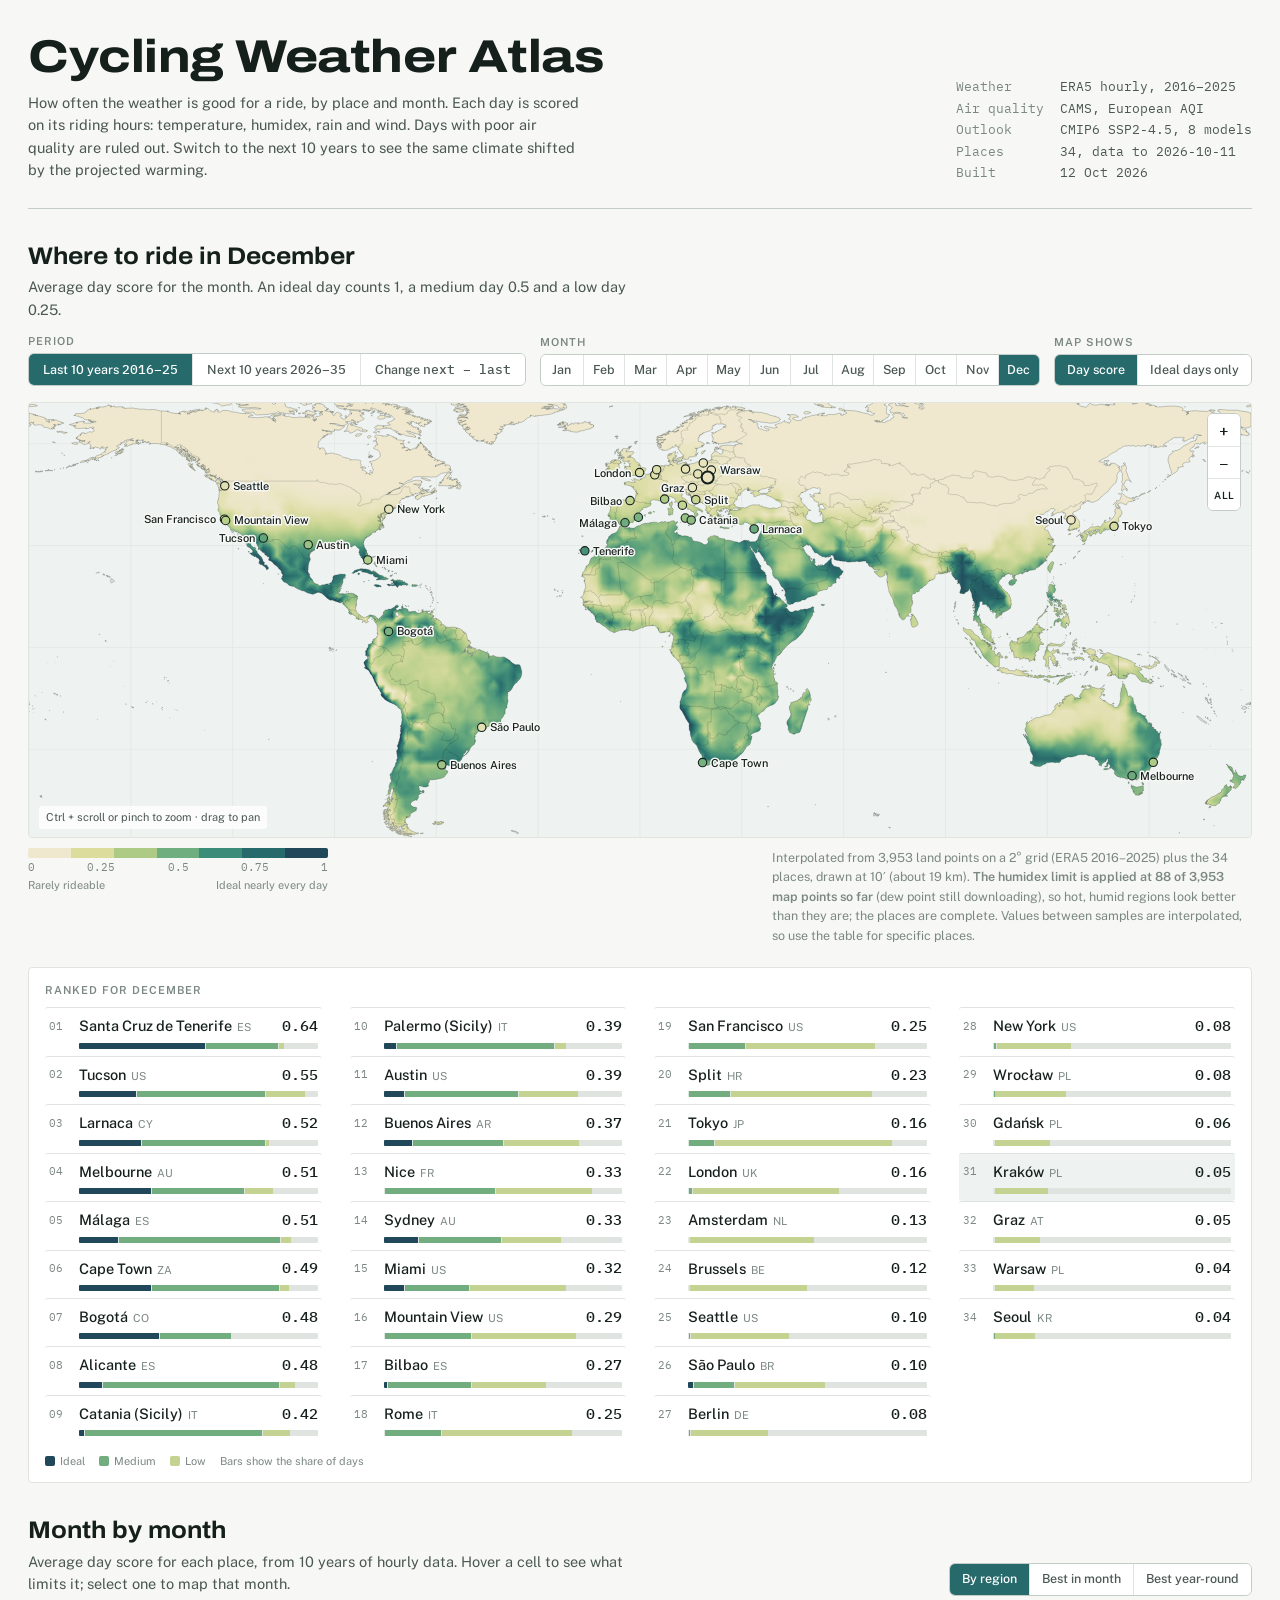
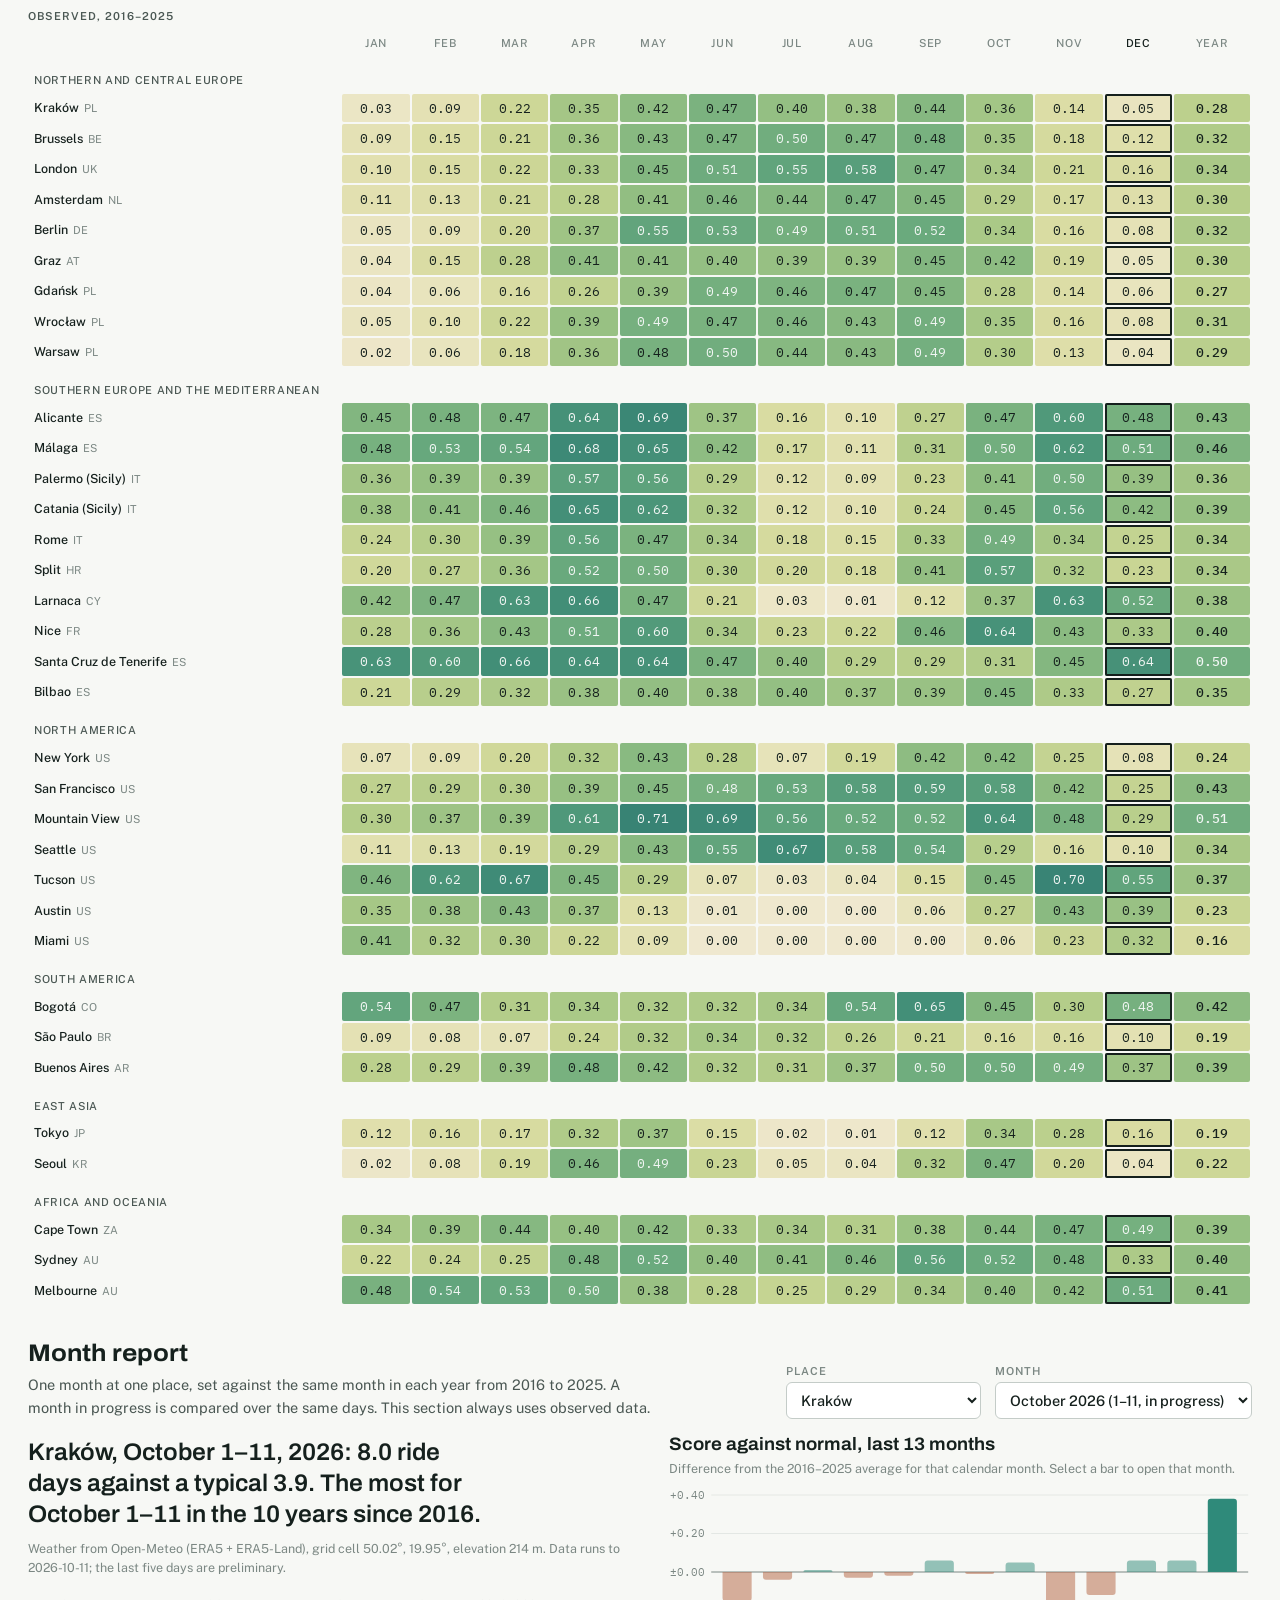
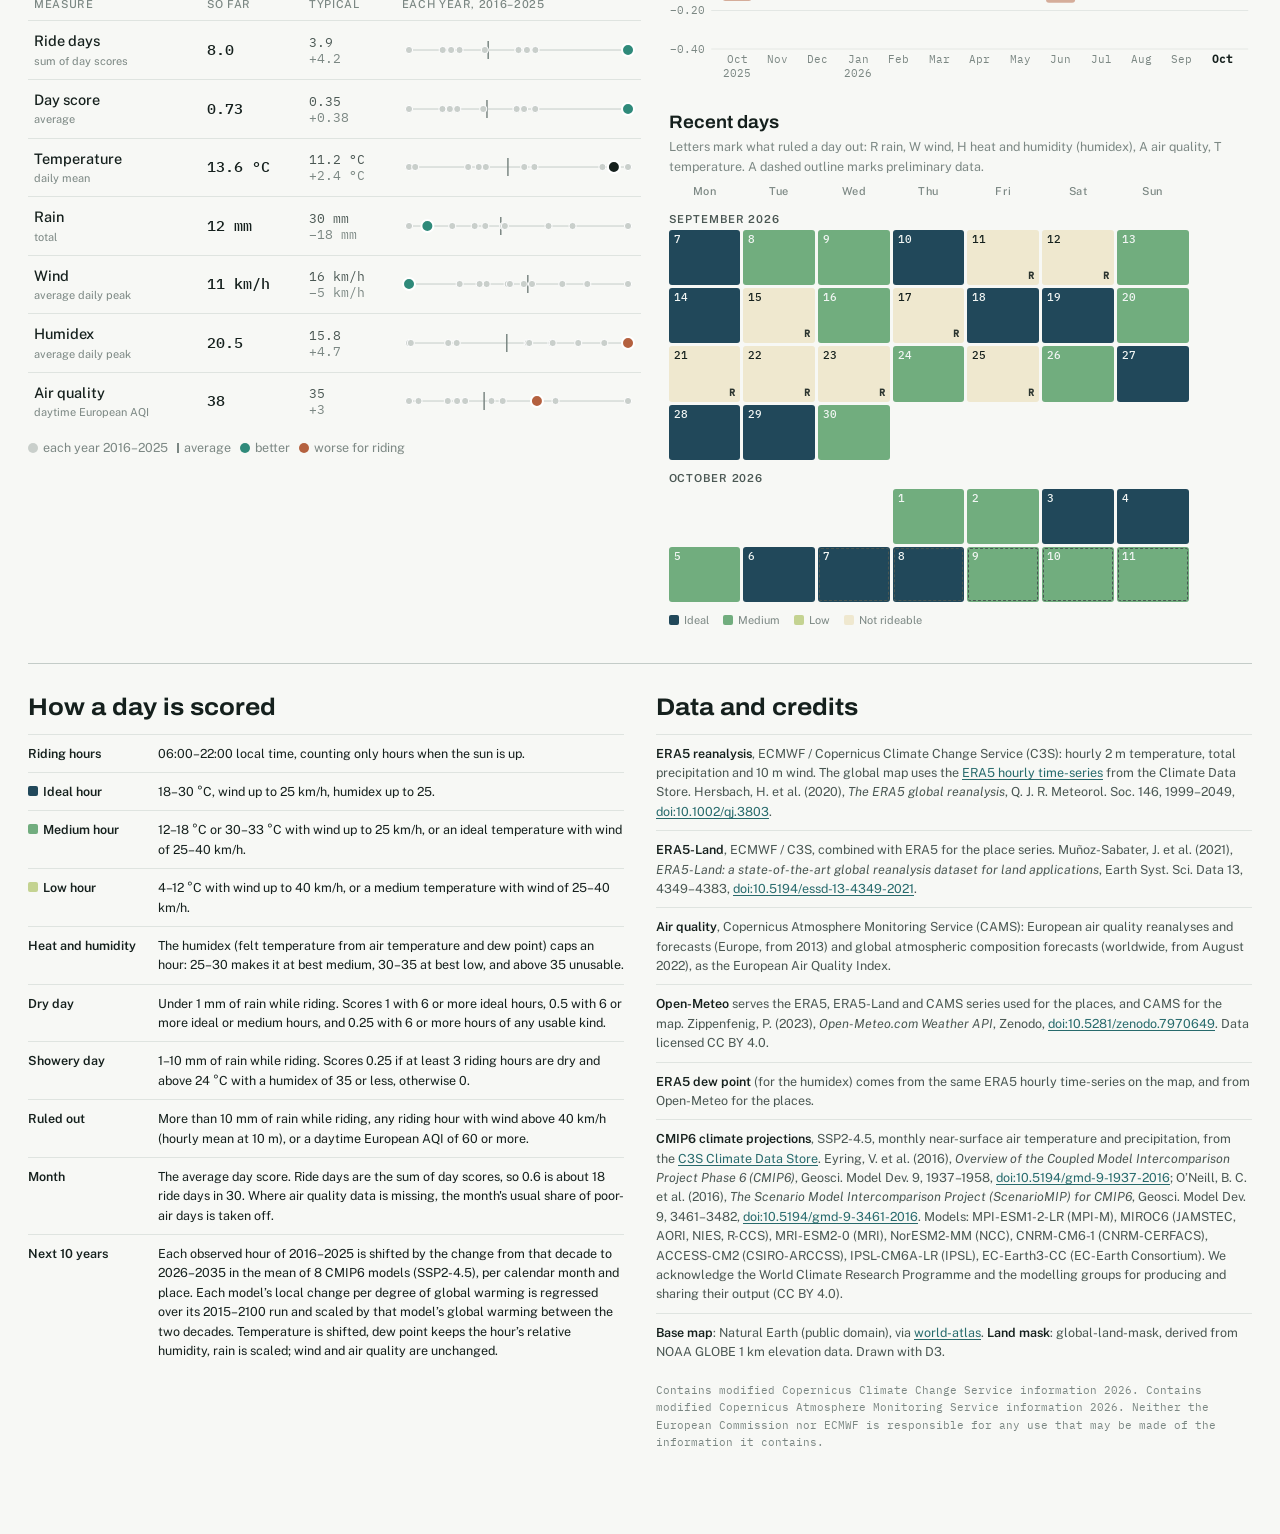
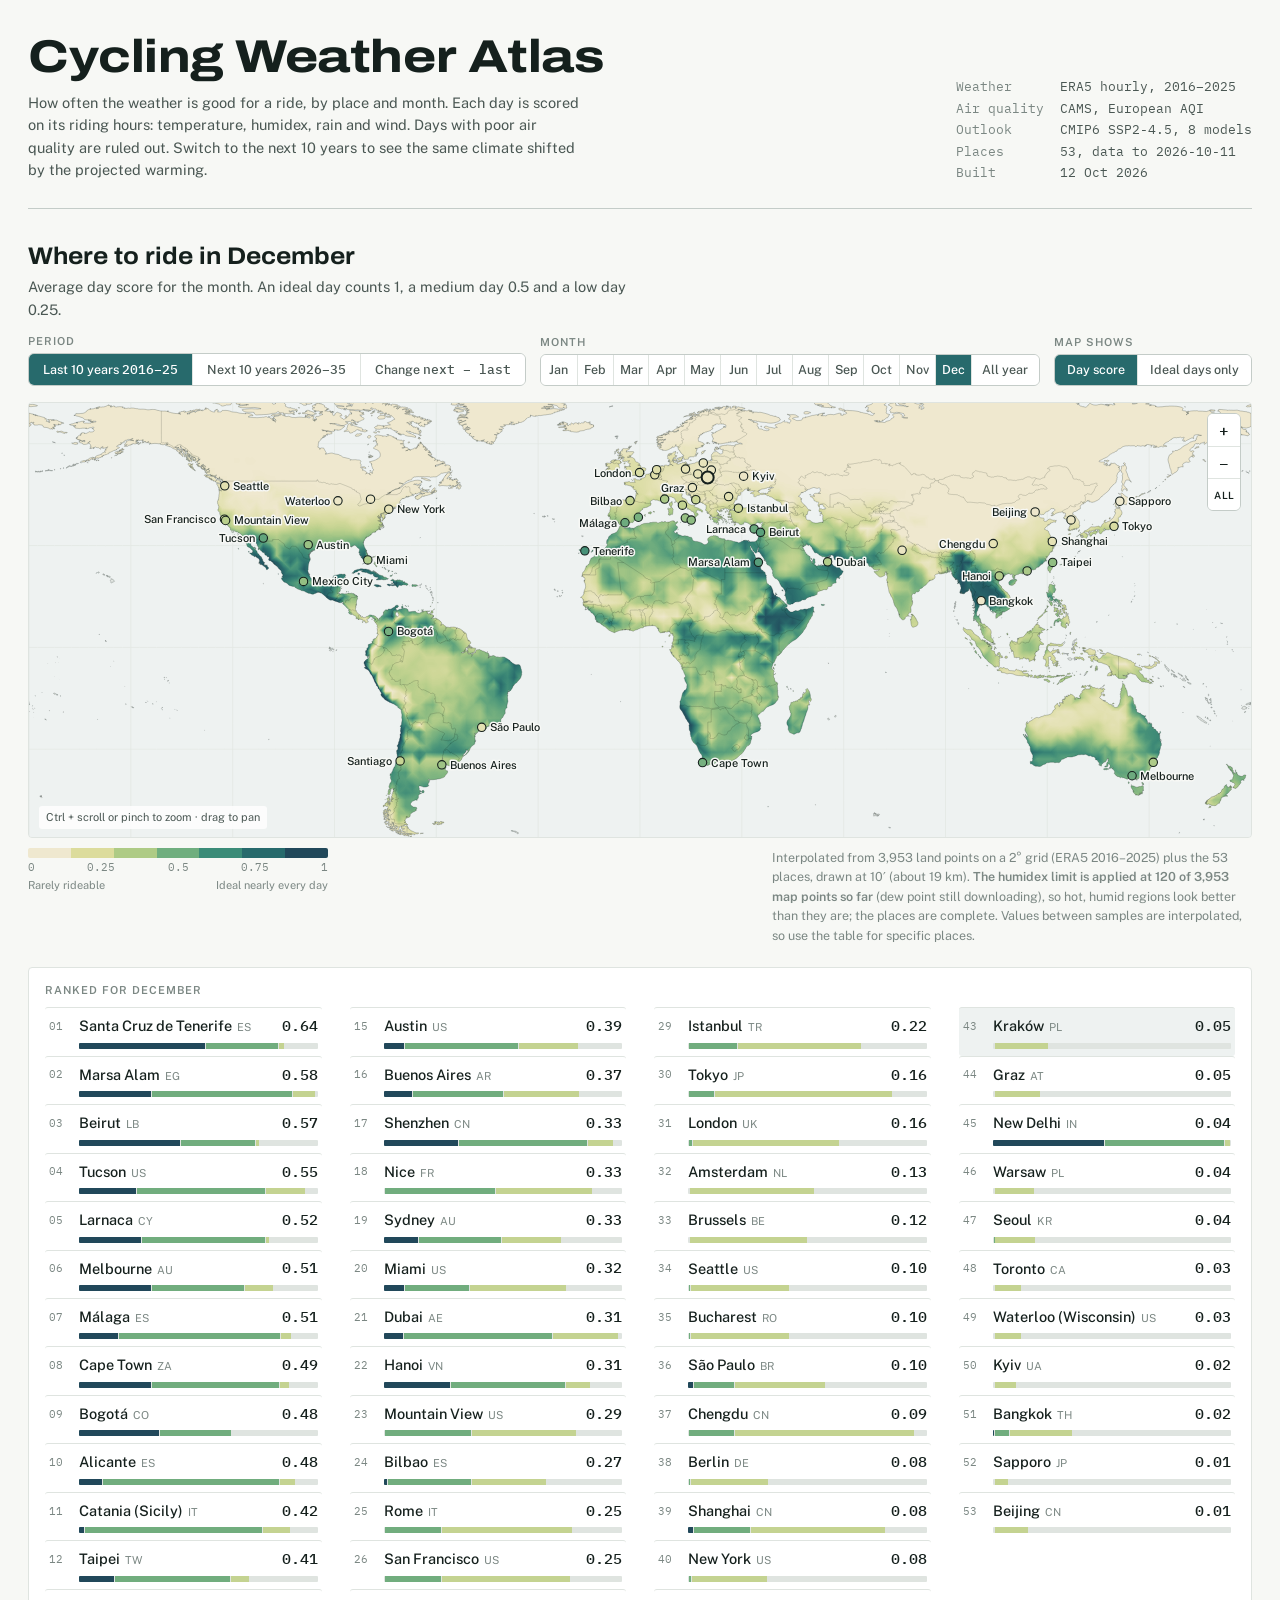
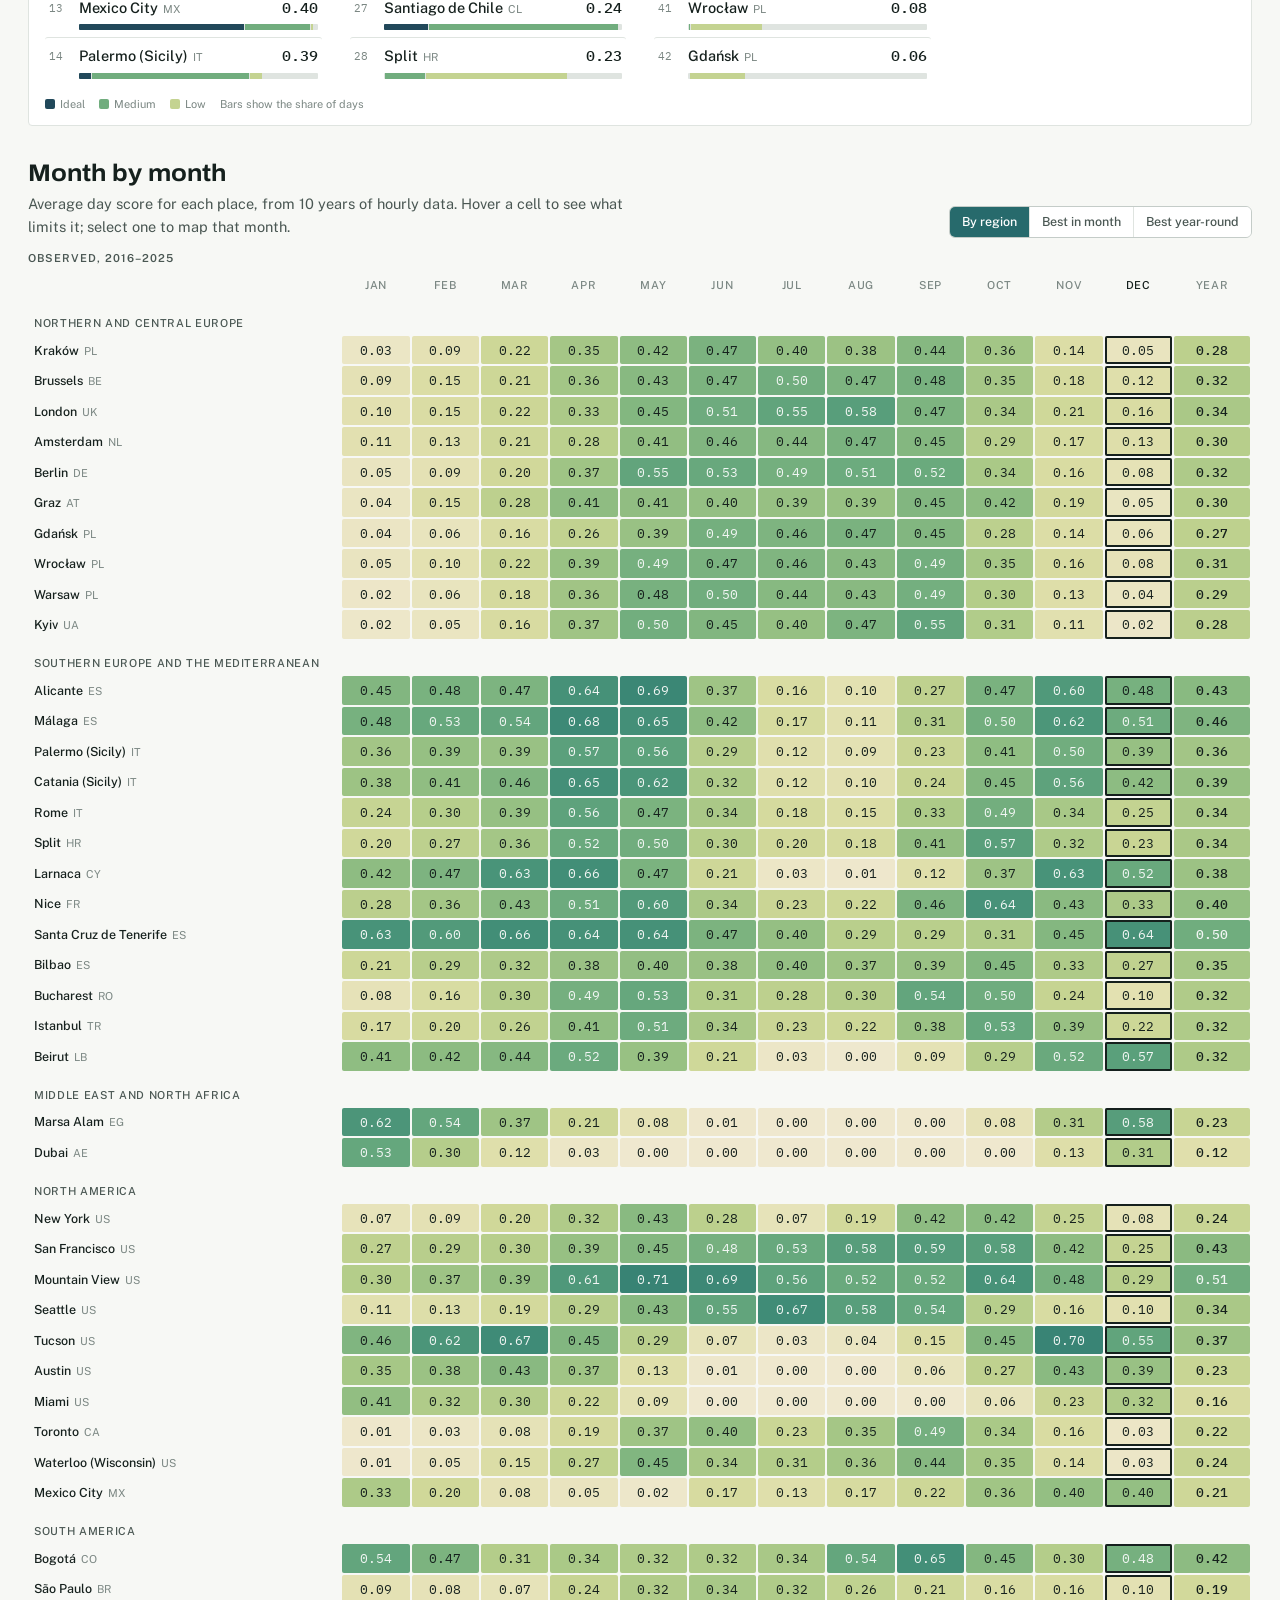
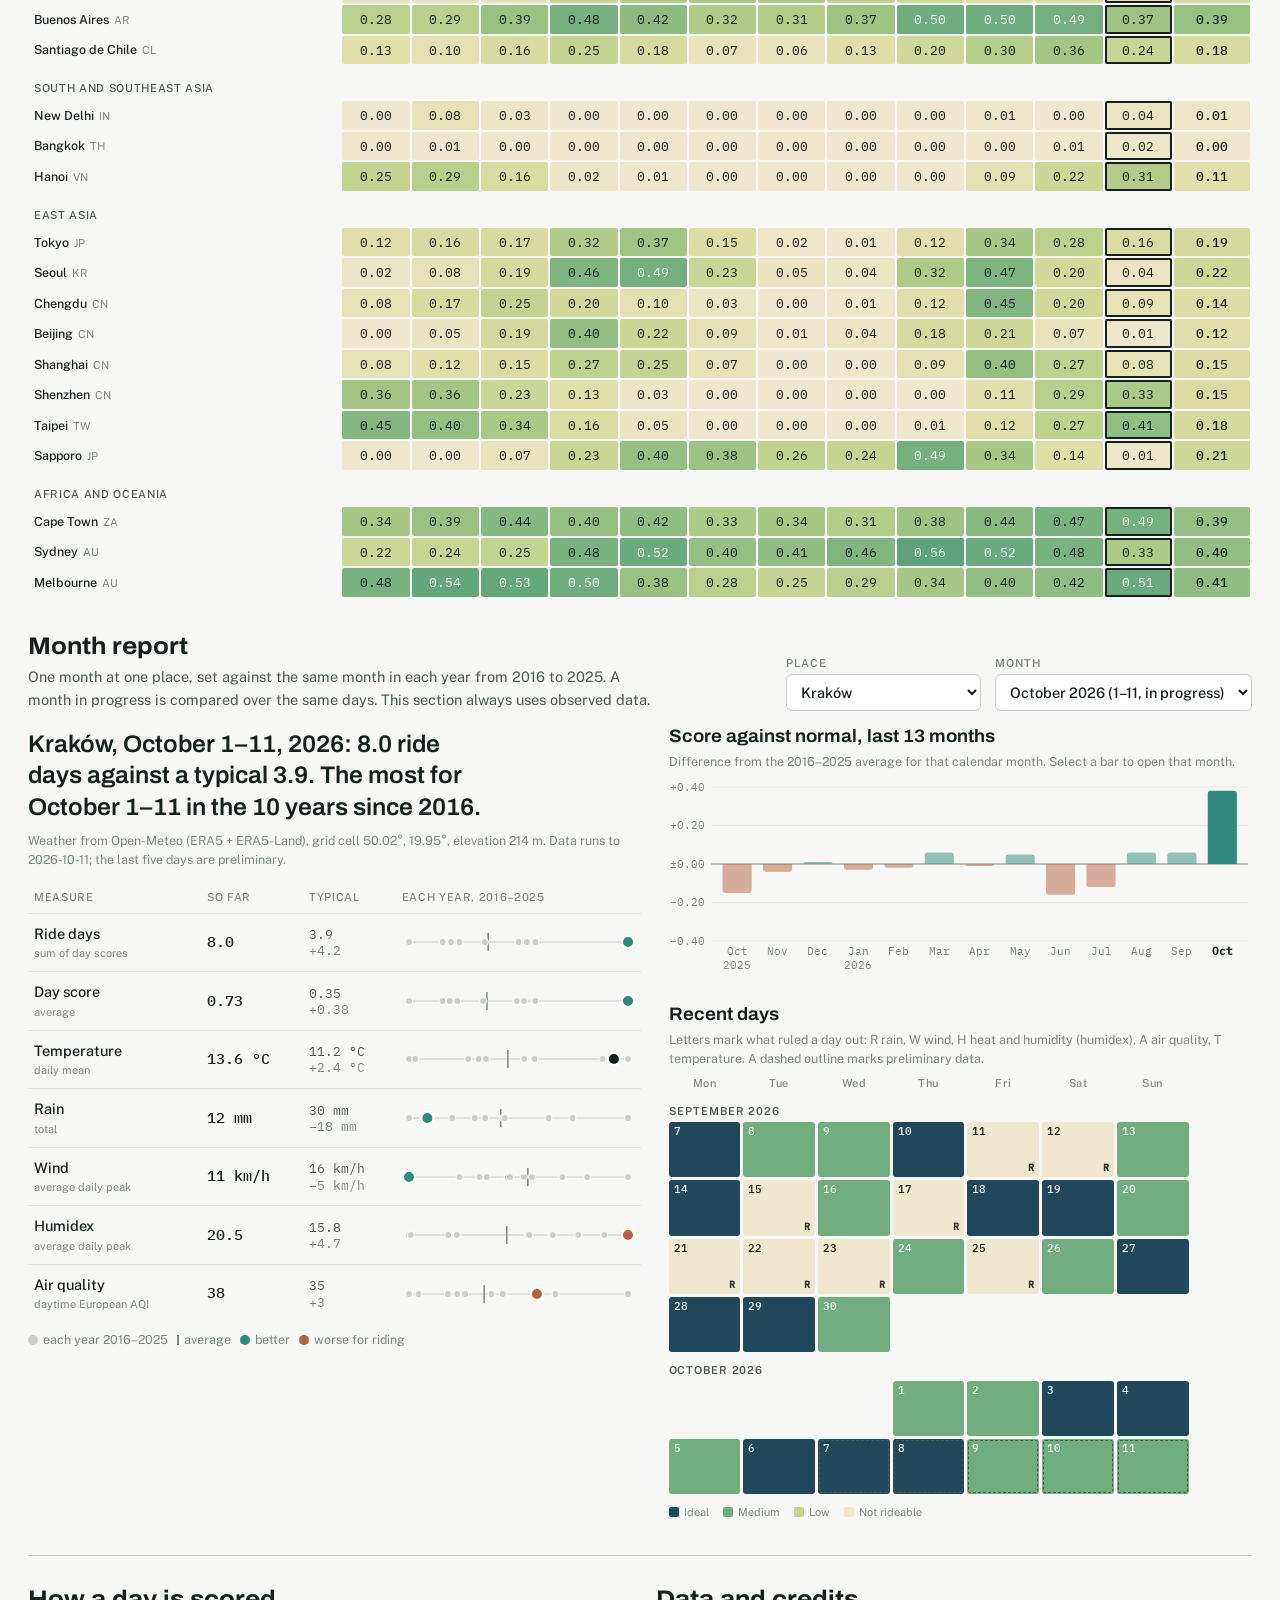
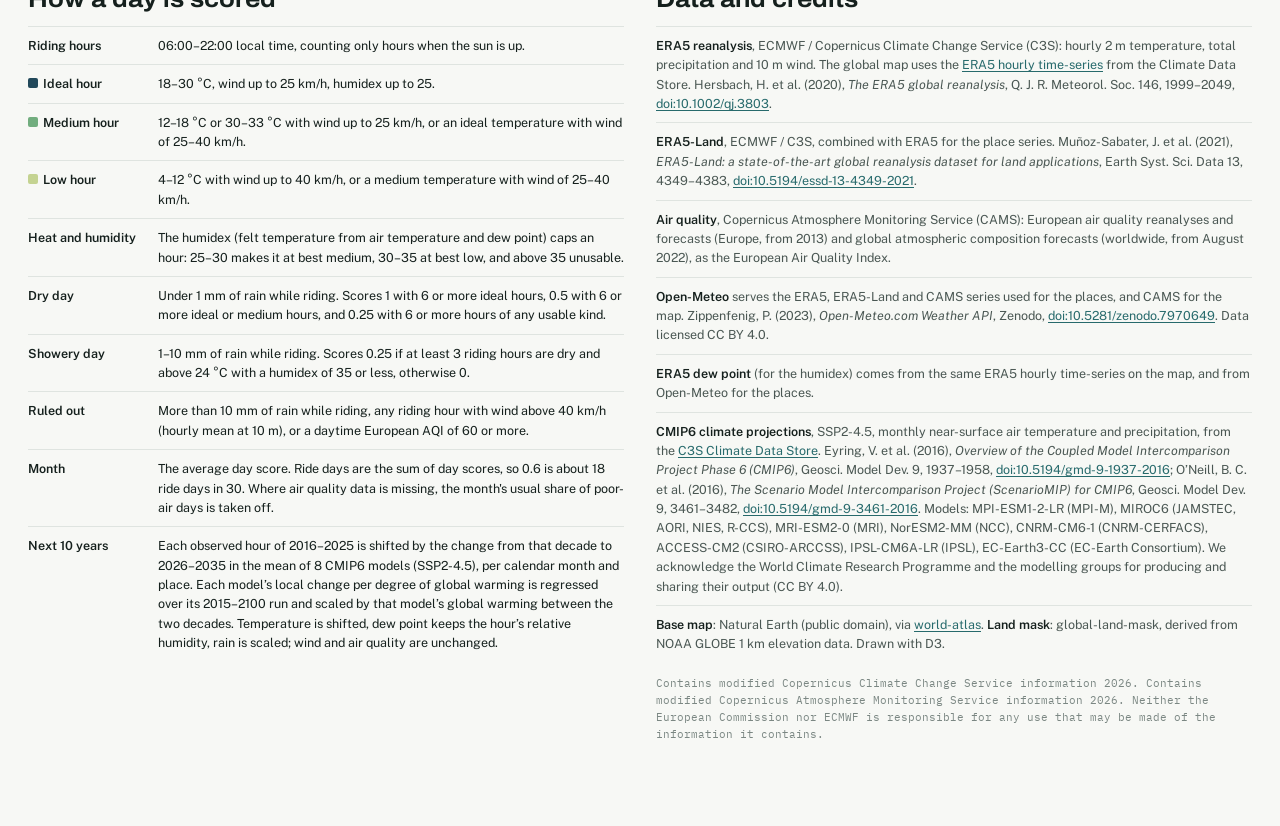
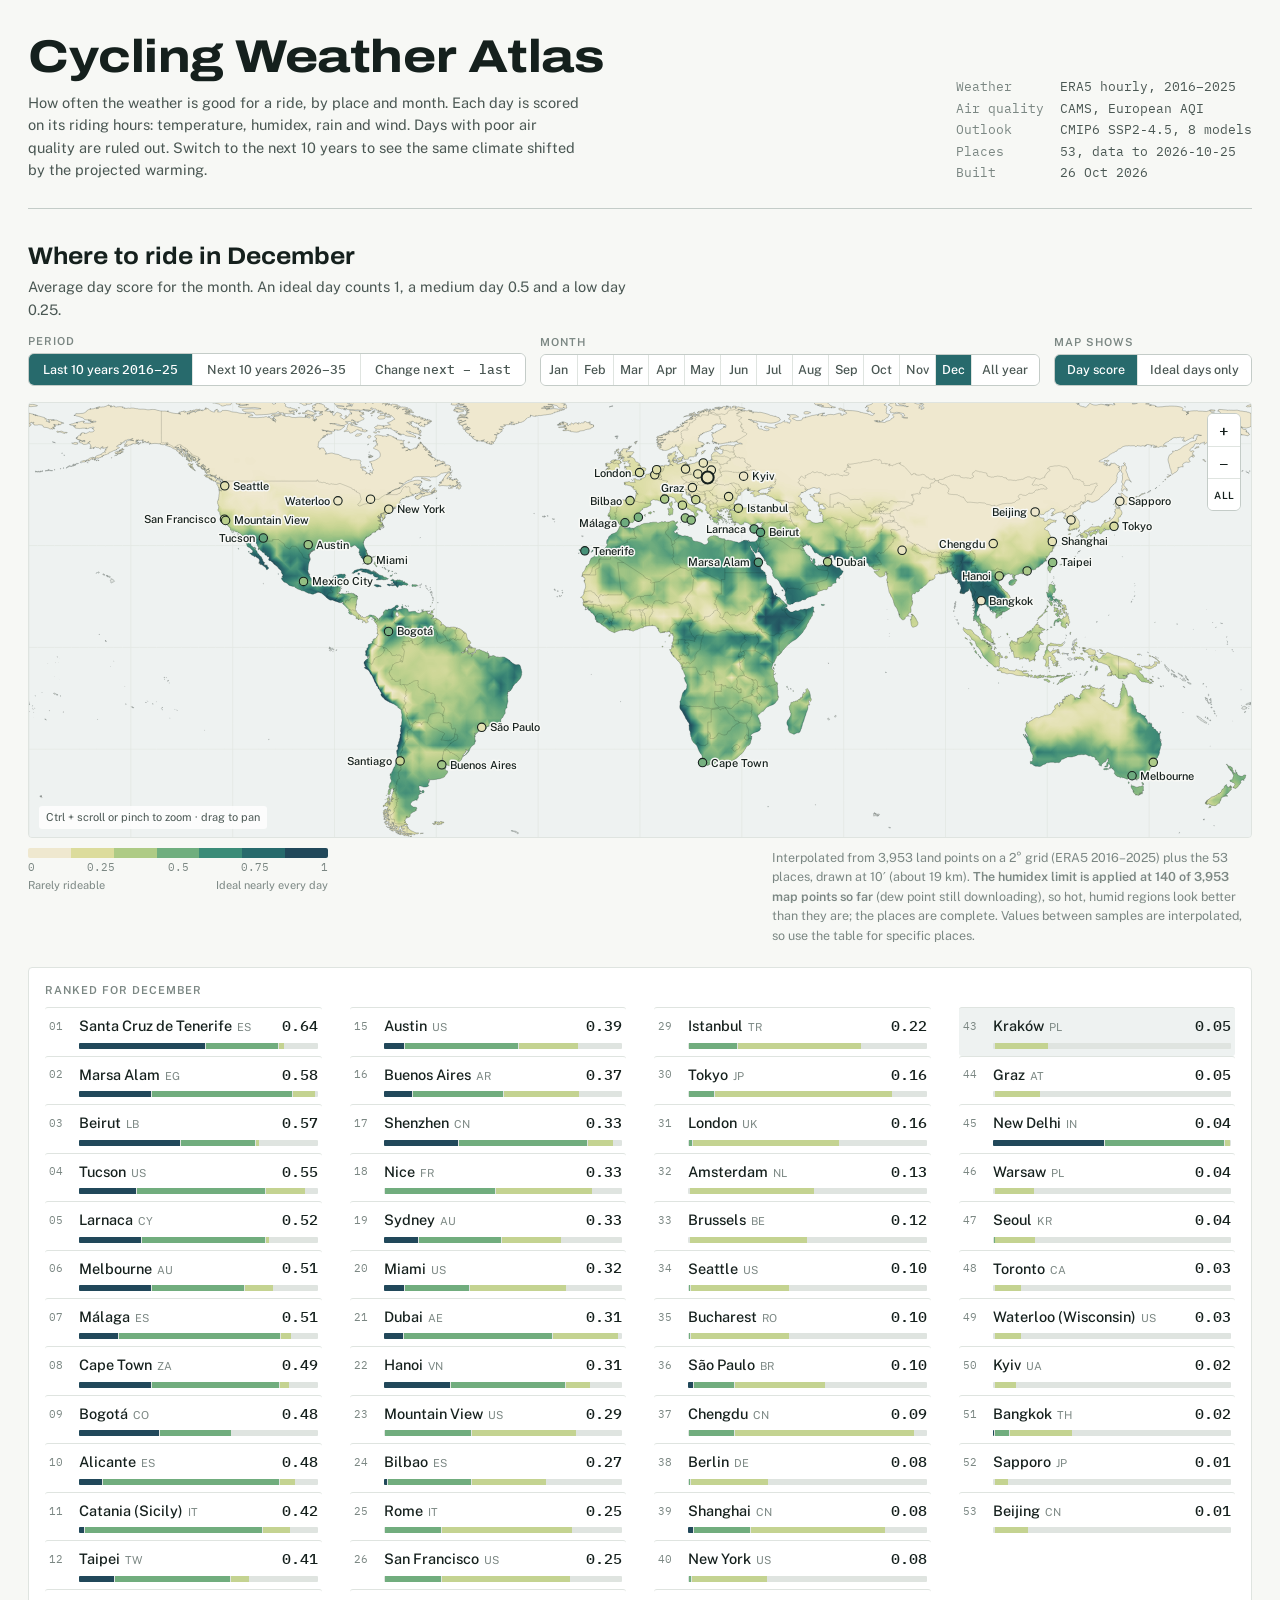
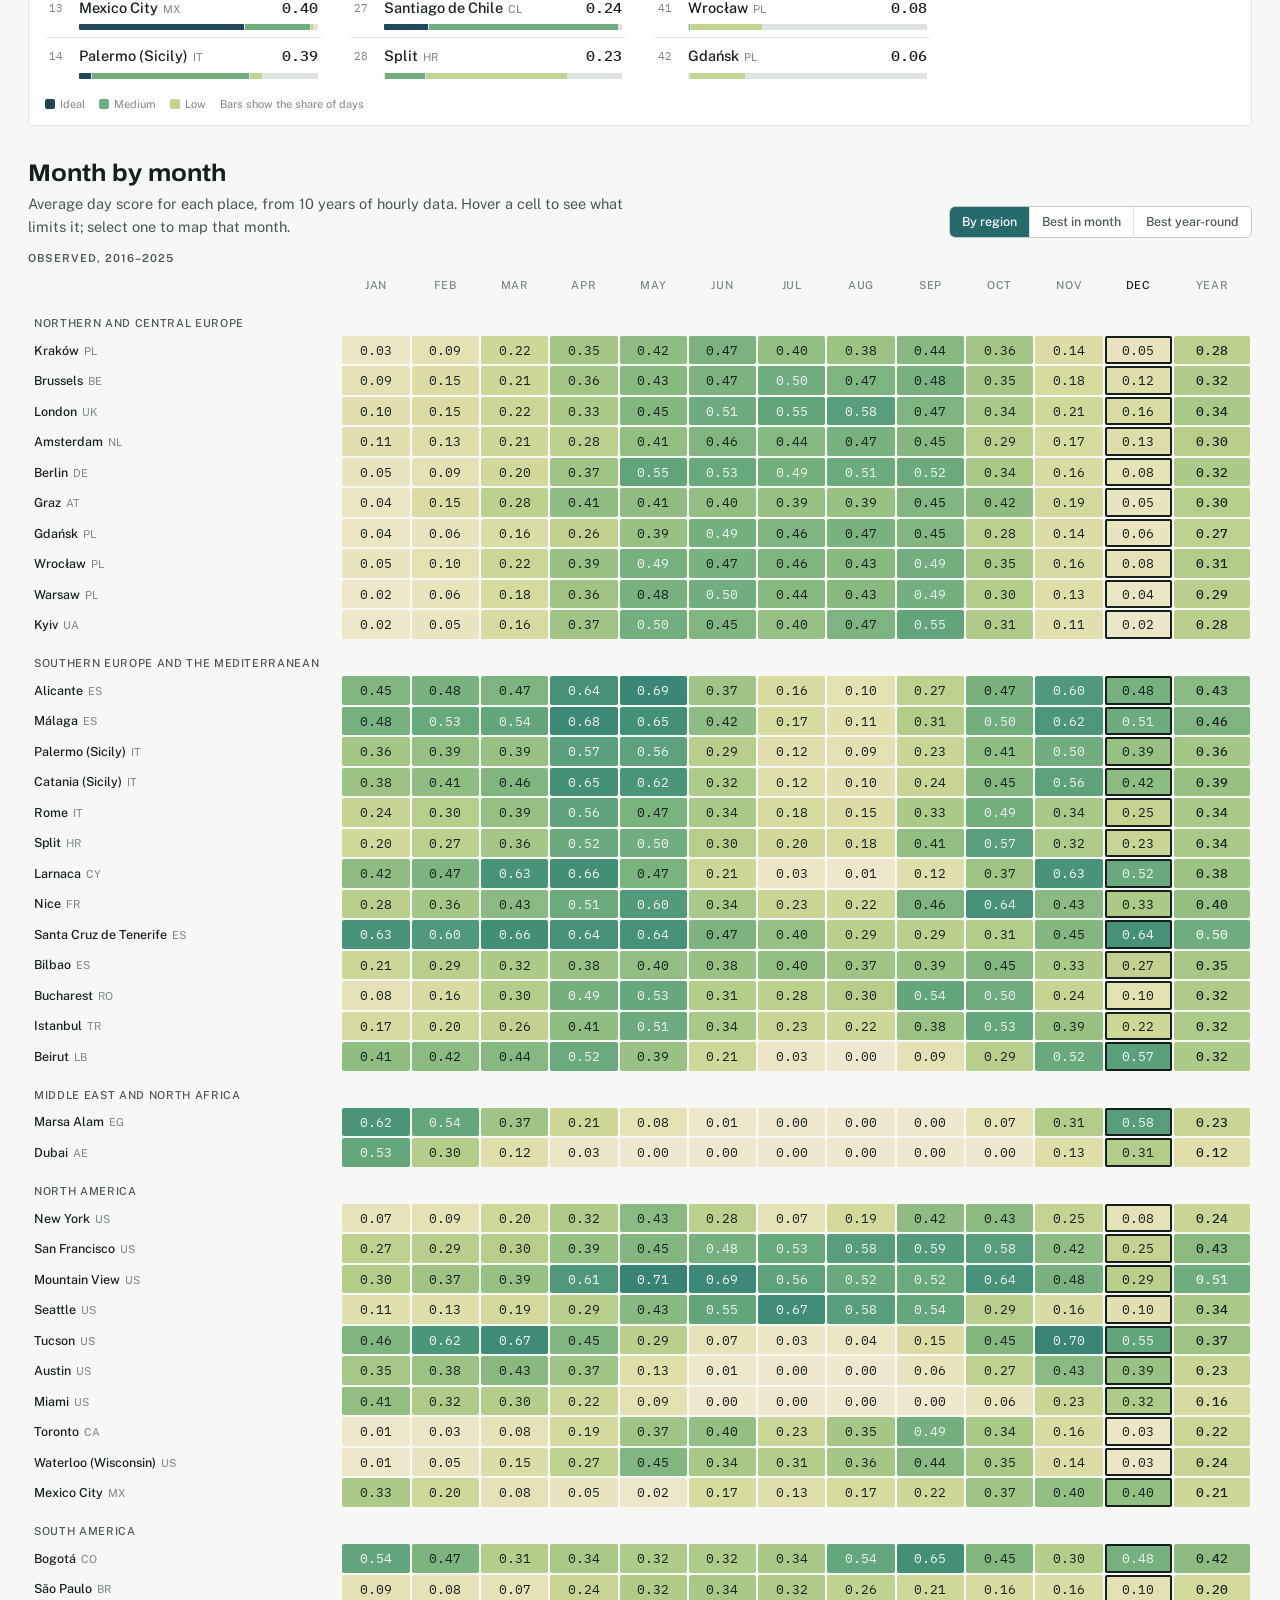
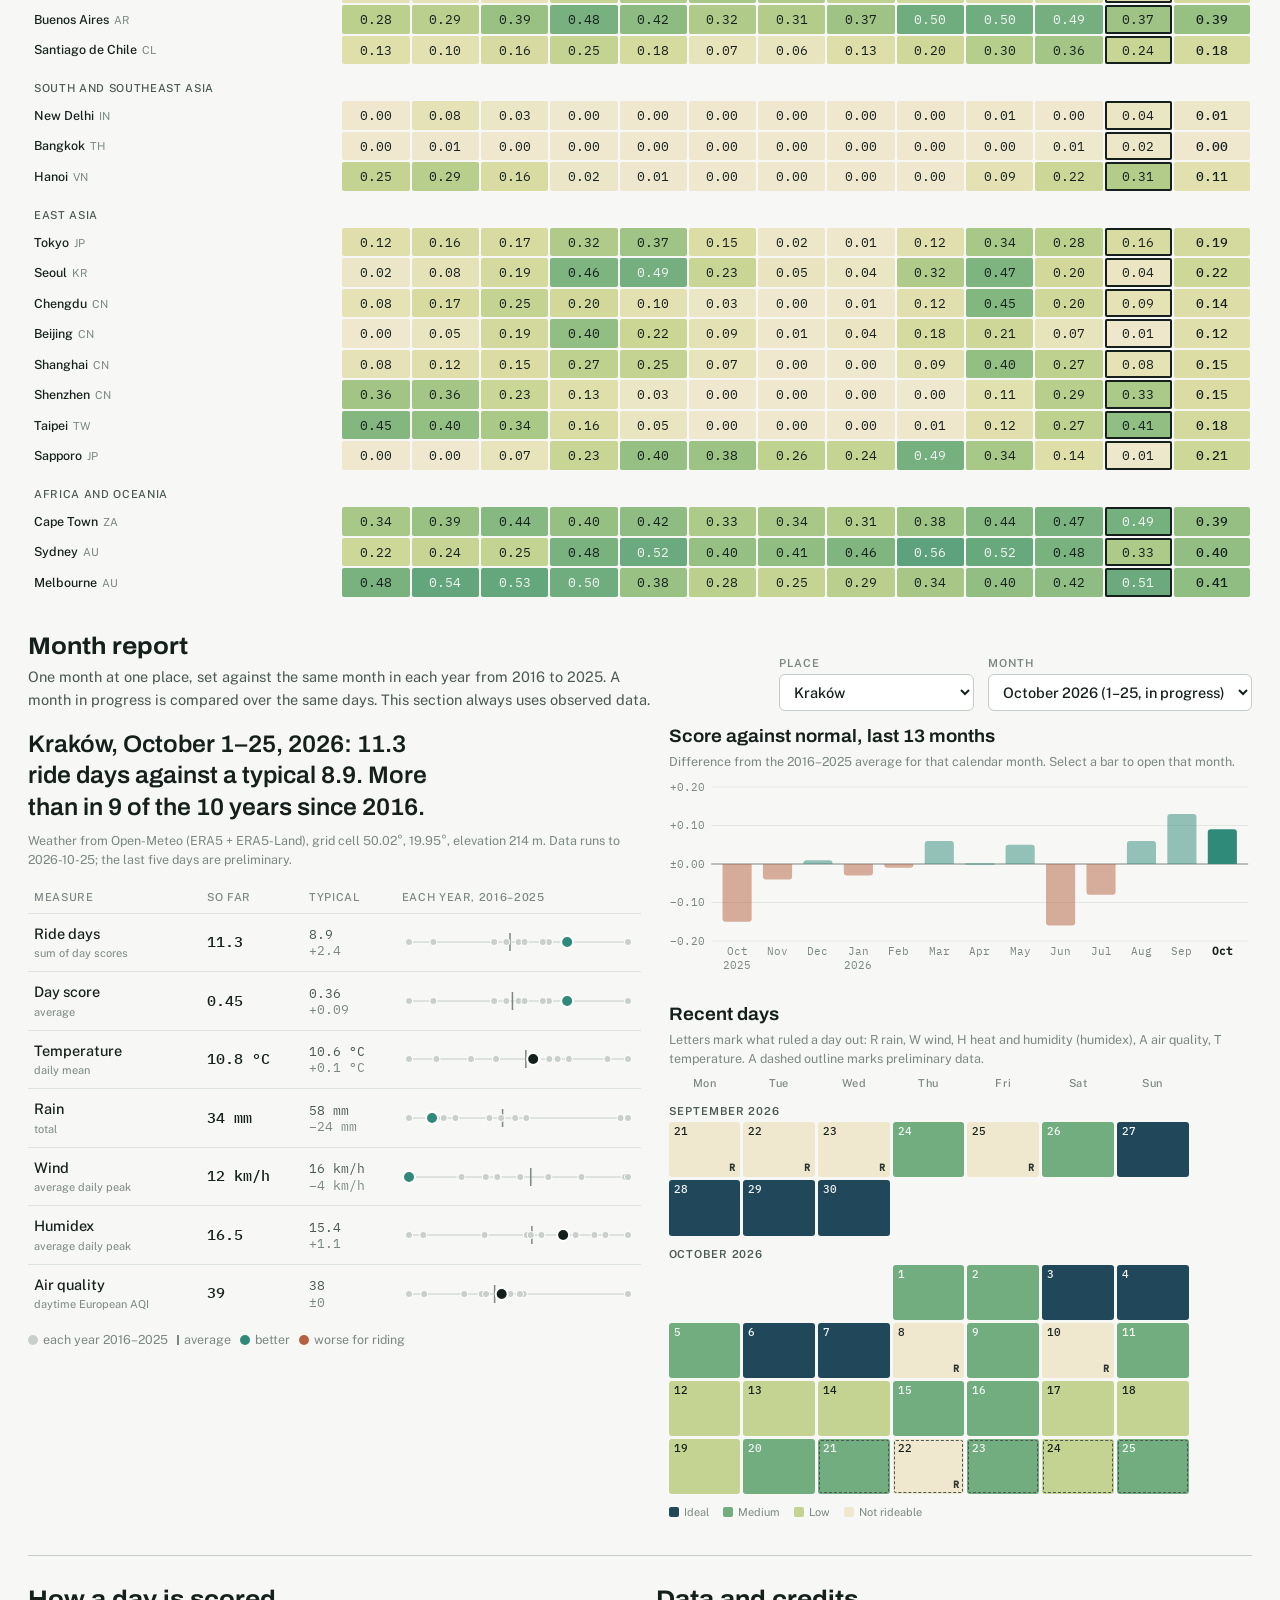
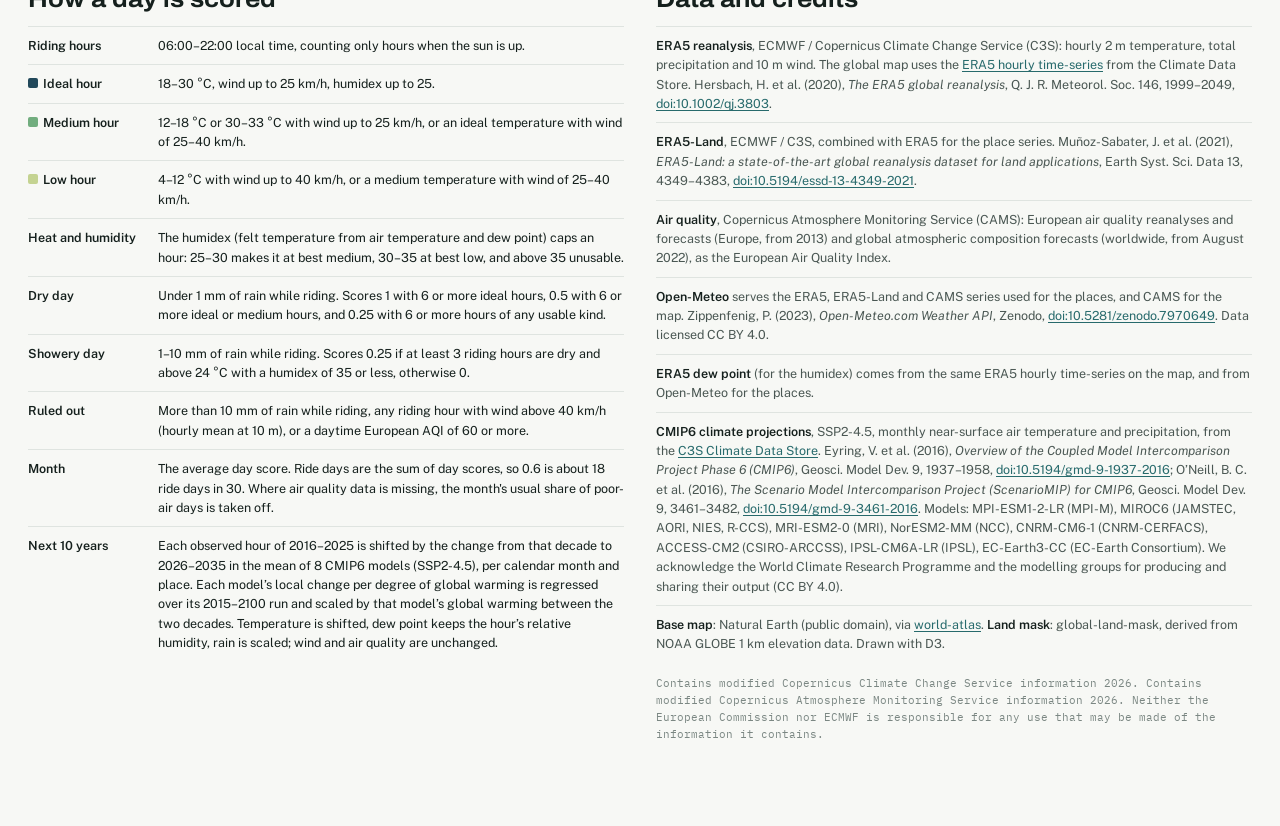
